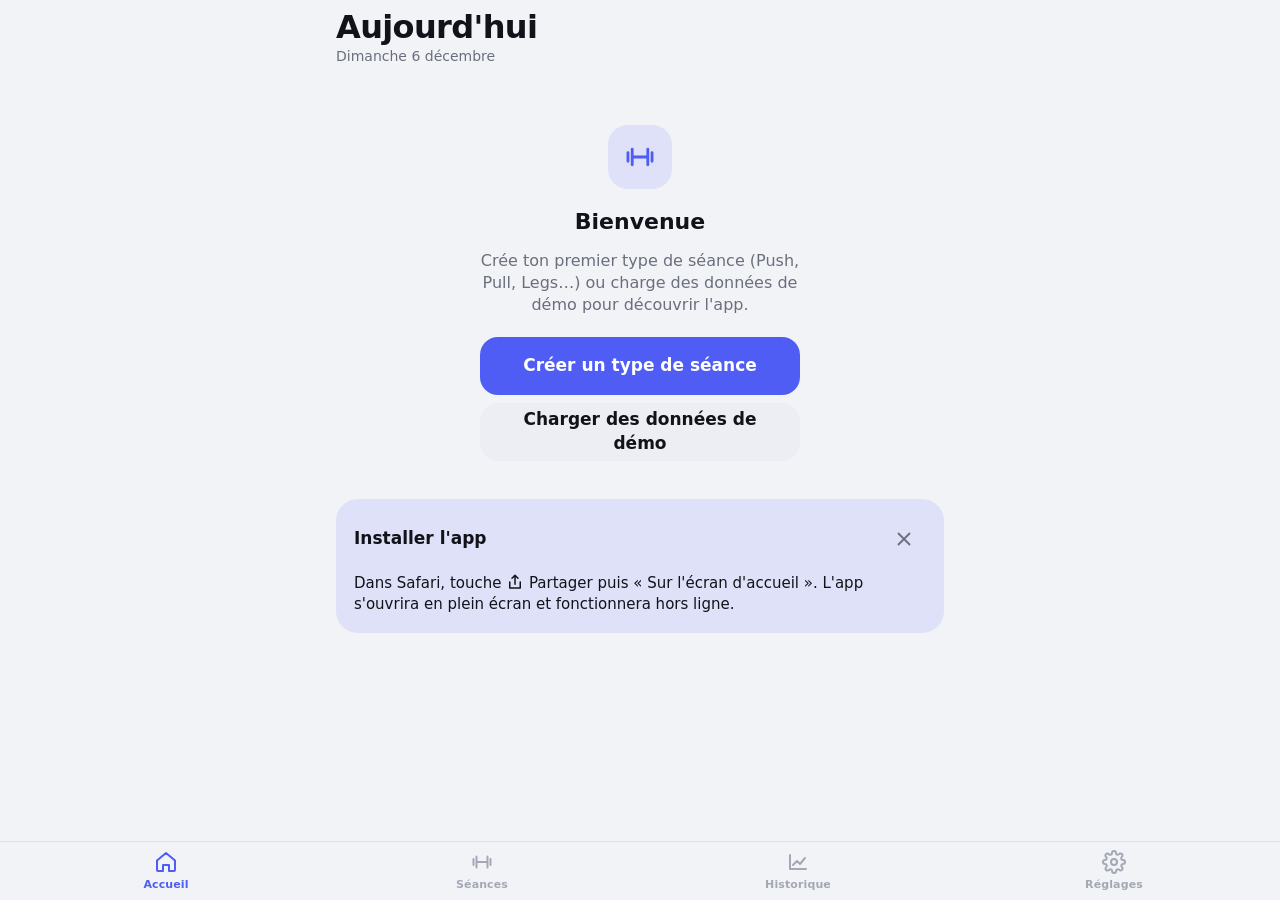
==== index.html @ d3e95505 "Add files via upload" ====
<!doctype html>
<html lang="fr">
<head>
<meta charset="utf-8">
<meta name="viewport" content="width=device-width, initial-scale=1, viewport-fit=cover">
<title>Muscu</title>
<meta name="description" content="Suivi de musculation personnel, hors ligne.">
<meta name="theme-color" content="#0b0c10">
<meta name="apple-mobile-web-app-capable" content="yes">
<meta name="mobile-web-app-capable" content="yes">
<meta name="apple-mobile-web-app-status-bar-style" content="black-translucent">
<meta name="apple-mobile-web-app-title" content="Muscu">
<meta name="format-detection" content="telephone=no">
<link rel="apple-touch-icon" href="icon-180.png">
<link rel="icon" type="image/png" href="icon-192.png">
<link rel="manifest" href="manifest.webmanifest">
<style>
html, body { margin: 0; height: auto; }
:root { padding-top: env(safe-area-inset-top, 0px); }
[hidden] { display: none !important; }
/* Concept : une colonne pour le pouce. En-tête collant, cartes empilées, barre d'onglets en bas.
   La séance prend tout l'écran, avec la barre de repos flottante au-dessus du pouce.
   Sombre d'abord (salle de sport), clair soigné en second. */
:root {
  --bg: #0b0c10;
  --surface: #16181f;
  --surface-2: #20232c;
  --fg: #f2f3f7;
  --muted: #8b90a0;
  --faint: #5b6070;
  --line: rgba(255, 255, 255, 0.07);
  --accent: #6b78ff;
  --accent-ink: #ffffff;
  --accent-soft: rgba(107, 120, 255, 0.16);
  --good: #34c77b;
  --bad: #ff5a5f;
  --gold: #ffc83d;
  --gold-ink: #1a1400;
  --warm: #ff9f43;
  --scrim: rgba(0, 0, 0, 0.55);
  --shadow: 0 10px 40px rgba(0, 0, 0, 0.45);

  --font-ui: -apple-system, BlinkMacSystemFont, "SF Pro Text", "Segoe UI", system-ui, sans-serif;
  --font-num: ui-rounded, "SF Pro Rounded", -apple-system, BlinkMacSystemFont, system-ui, sans-serif;

  --r-card: 22px;
  --r-ctl: 16px;
  --gutter: 16px;
  --tabbar-h: 58px;
  color-scheme: dark;
}
@media (prefers-color-scheme: light) {
  :root:not([data-theme="dark"]) {
    --bg: #f2f3f7; --surface: #ffffff; --surface-2: #eceef3; --fg: #12131a; --muted: #6a6f7e; --faint: #a3a8b5;
    --line: rgba(18, 19, 26, 0.08); --accent: #4f5df5; --accent-ink: #ffffff; --accent-soft: rgba(79, 93, 245, 0.12);
    --good: #1f9d5c; --bad: #e5484d; --gold: #f5b70a; --gold-ink: #1a1400; --warm: #e07b12;
    --scrim: rgba(18, 19, 26, 0.35); --shadow: 0 10px 40px rgba(18, 19, 26, 0.18);
    color-scheme: light;
  }
}
:root[data-theme="light"] {
  --bg: #f2f3f7; --surface: #ffffff; --surface-2: #eceef3; --fg: #12131a; --muted: #6a6f7e; --faint: #a3a8b5;
  --line: rgba(18, 19, 26, 0.08); --accent: #4f5df5; --accent-ink: #ffffff; --accent-soft: rgba(79, 93, 245, 0.12);
  --good: #1f9d5c; --bad: #e5484d; --gold: #f5b70a; --gold-ink: #1a1400; --warm: #e07b12;
  --scrim: rgba(18, 19, 26, 0.35); --shadow: 0 10px 40px rgba(18, 19, 26, 0.18);
  color-scheme: light;
}

* { box-sizing: border-box; -webkit-tap-highlight-color: transparent; }
html, body { background: var(--bg); color: var(--fg); }
body {
  font-family: var(--font-ui);
  font-size: 16px;
  line-height: 1.4;
  -webkit-font-smoothing: antialiased;
  overscroll-behavior-y: none;
}
button, input, select, textarea { font: inherit; color: inherit; }
button { touch-action: manipulation; cursor: pointer; }
:focus-visible { outline: 2px solid var(--accent); outline-offset: 2px; }
svg { display: block; }
.num { font-family: var(--font-num); font-variant-numeric: tabular-nums; }
.muted { color: var(--muted); }
.sr-only { position: absolute; width: 1px; height: 1px; overflow: hidden; clip: rect(0 0 0 0); white-space: nowrap; }

/* ---------- Structure ---------- */
#app { min-height: 100%; }
.page {
  padding-inline: var(--gutter);
  padding-block: 4px calc(var(--tabbar-h) + env(safe-area-inset-bottom, 0px) + 28px);
  display: flex; flex-direction: column; gap: 14px;
  max-width: 640px; margin: 0 auto;
}
.page.no-tabbar { padding-bottom: calc(env(safe-area-inset-bottom, 0px) + 120px); }

.topbar {
  position: sticky; top: env(safe-area-inset-top, 0px); z-index: 20;
  background: var(--bg);
  /* masque la zone de la barre d'état au-dessus de l'en-tête */
  box-shadow: 0 calc(-1 * env(safe-area-inset-top, 0px) - 1px) 0 0 var(--bg);
  display: grid; grid-template-columns: 1fr auto 1fr; align-items: center;
  min-height: 52px; padding: 4px 8px;
  max-width: 640px; margin: 0 auto;
}
.topbar.large { display: flex; align-items: flex-end; justify-content: space-between; padding: 10px var(--gutter) 6px; min-height: 64px; }
.topbar .title-large { margin: 0; font-size: 32px; line-height: 1.1; font-weight: 750; letter-spacing: -0.02em; text-wrap: balance; }
.topbar .subtitle { margin: 2px 0 0; font-size: 14px; color: var(--muted); }
.topbar .title-inline { margin: 0; font-size: 17px; font-weight: 650; text-align: center; white-space: nowrap; overflow: hidden; text-overflow: ellipsis; max-width: 56vw; }
.topbar .left { justify-self: start; display: flex; }
.topbar .right { justify-self: end; display: flex; gap: 4px; }
.bar-btn {
  min-width: 44px; min-height: 44px; padding: 0 10px; border: 0; background: none;
  color: var(--accent); font-size: 17px; font-weight: 500; display: inline-flex; align-items: center; gap: 2px; border-radius: 12px;
}
.bar-btn.strong { font-weight: 650; }
.bar-btn.icon { padding: 0; justify-content: center; }
.bar-btn:active { opacity: 0.55; }

.tabbar {
  position: fixed; left: 0; right: 0; bottom: 0; z-index: 30;
  display: grid; grid-template-columns: repeat(4, 1fr);
  padding: 6px 8px calc(6px + env(safe-area-inset-bottom, 0px));
  background: color-mix(in srgb, var(--bg) 82%, transparent);
  -webkit-backdrop-filter: saturate(160%) blur(20px); backdrop-filter: saturate(160%) blur(20px);
  border-top: 1px solid var(--line);
}
.tab {
  border: 0; background: none; color: var(--faint); min-height: 46px;
  display: flex; flex-direction: column; align-items: center; justify-content: center; gap: 3px;
  font-size: 11px; font-weight: 600; letter-spacing: 0.01em;
}
.tab svg { width: 24px; height: 24px; }
.tab[aria-current="page"] { color: var(--accent); }

/* ---------- Cartes & composants ---------- */
.card { background: var(--surface); border-radius: var(--r-card); padding: 18px; display: flex; flex-direction: column; gap: 12px; }
.card.flush { padding: 4px 0; gap: 0; }
.eyebrow { margin: 0; font-size: 12px; font-weight: 700; letter-spacing: 0.08em; text-transform: uppercase; color: var(--muted); }
.eyebrow.accent { color: var(--accent); }
.h-hero { margin: 0; font-family: var(--font-num); font-size: 40px; line-height: 1.05; font-weight: 800; letter-spacing: -0.02em; text-wrap: balance; }
.h2 { margin: 0; font-size: 20px; font-weight: 700; letter-spacing: -0.01em; }
.h3 { margin: 0; font-size: 17px; font-weight: 650; }
.p { margin: 0; color: var(--muted); font-size: 15px; }
.small { font-size: 13px; }
.row-between { display: flex; align-items: center; justify-content: space-between; gap: 10px; }
.section-label { margin: 10px 4px -4px; font-size: 13px; font-weight: 600; color: var(--muted); text-transform: uppercase; letter-spacing: 0.06em; }
.footnote { margin: -4px 6px 0; font-size: 13px; color: var(--muted); }

.btn {
  border: 0; border-radius: 18px; min-height: 58px; padding: 0 20px; width: 100%;
  display: inline-flex; align-items: center; justify-content: center; gap: 8px;
  font-size: 17px; font-weight: 650; background: var(--accent); color: var(--accent-ink);
  transition: transform 0.18s cubic-bezier(.3,.7,.4,1.4), opacity 0.2s;
}
.btn:active { transform: scale(0.97); }
.btn[disabled] { opacity: 0.4; pointer-events: none; }
.btn.secondary { background: var(--surface-2); color: var(--fg); }
.btn.ghost { background: none; color: var(--accent); min-height: 48px; }
.btn.danger { background: none; color: var(--bad); min-height: 48px; }
.btn.danger-fill { background: var(--bad); color: #fff; }
.btn svg { width: 20px; height: 20px; }
.chip-btn {
  border: 0; border-radius: 999px; min-height: 36px; padding: 0 14px; background: var(--accent-soft); color: var(--accent);
  font-size: 14px; font-weight: 600; display: inline-flex; align-items: center; gap: 6px; white-space: nowrap;
}
.chip-btn:active { opacity: 0.6; }

.tiles { display: grid; grid-template-columns: repeat(3, minmax(0, 1fr)); gap: 10px; }
.tiles.two { grid-template-columns: repeat(2, minmax(0, 1fr)); }
.tile { background: var(--surface-2); border-radius: 14px; padding: 10px 12px; min-width: 0; }
.tile .k { font-size: 12px; color: var(--muted); }
.tile .v { font-family: var(--font-num); font-variant-numeric: tabular-nums; font-size: 20px; font-weight: 700; white-space: nowrap; overflow: hidden; text-overflow: ellipsis; }

.badge-pr {
  display: inline-flex; align-items: center; gap: 4px; padding: 3px 8px; border-radius: 999px;
  background: var(--gold); color: var(--gold-ink); font-size: 12px; font-weight: 800; white-space: nowrap; flex: none;
}
.badge-pr svg { width: 12px; height: 12px; }
.tag { display: inline-block; padding: 1px 7px; border-radius: 999px; background: var(--surface-2); color: var(--muted); font-size: 11px; font-weight: 650; vertical-align: 2px; }

.delta { display: inline-flex; align-items: center; gap: 2px; font-size: 13px; font-weight: 650; font-variant-numeric: tabular-nums; white-space: nowrap; }
.delta svg { width: 12px; height: 12px; }
.delta.up { color: var(--good); }
.delta.down { color: var(--bad); }
.delta.flat { color: var(--muted); }

.delta-grid { display: grid; grid-template-columns: repeat(2, minmax(0, 1fr)); gap: 8px; }
.delta-cell { background: var(--surface-2); border-radius: 12px; padding: 9px 10px; min-width: 0; }
.delta-cell .k { font-size: 12px; color: var(--muted); }
.delta-cell .line { display: flex; align-items: baseline; gap: 6px; flex-wrap: wrap; }
.delta-cell .v { font-family: var(--font-num); font-variant-numeric: tabular-nums; font-size: 16px; font-weight: 700; }

.segmented { display: grid; grid-auto-flow: column; grid-auto-columns: 1fr; background: var(--surface-2); border-radius: 12px; padding: 3px; gap: 2px; }
.segmented button { border: 0; background: none; border-radius: 9px; min-height: 34px; padding: 0 10px; font-size: 14px; font-weight: 600; color: var(--muted); white-space: nowrap; }
.segmented button[aria-pressed="true"] { background: var(--surface); color: var(--fg); box-shadow: 0 1px 3px rgba(0,0,0,0.18); }

/* Listes */
.list-row {
  display: flex; align-items: center; gap: 10px; min-height: 60px; padding: 8px 8px 8px 18px; position: relative;
}
.list-row + .list-row::before { content: ""; position: absolute; top: 0; left: 18px; right: 0; border-top: 1px solid var(--line); }
.list-main { flex: 1; min-width: 0; border: 0; background: none; text-align: left; padding: 6px 0; display: flex; align-items: center; gap: 10px; }
.list-main .txt { flex: 1; min-width: 0; }
.list-main .t { font-size: 17px; font-weight: 600; overflow-wrap: anywhere; }
.list-main .s { font-size: 14px; color: var(--muted); font-variant-numeric: tabular-nums; }
.chev { color: var(--faint); width: 16px; height: 16px; flex: none; }
.icon-btn {
  width: 44px; height: 44px; border: 0; border-radius: 12px; background: none; color: var(--muted);
  display: inline-flex; align-items: center; justify-content: center; flex: none;
}
.icon-btn svg { width: 22px; height: 22px; }
.icon-btn:active { background: var(--surface-2); }
.icon-btn[disabled] { opacity: 0.25; }
.list-add { border: 0; background: none; color: var(--accent); font-weight: 650; min-height: 56px; width: 100%; display: flex; align-items: center; gap: 8px; padding: 0 18px; font-size: 16px; }
.list-add svg { width: 22px; height: 22px; }

.empty { text-align: center; padding: 48px 12px 24px; display: flex; flex-direction: column; align-items: center; gap: 12px; }
.empty .glyph { width: 64px; height: 64px; border-radius: 20px; background: var(--accent-soft); color: var(--accent); display: grid; place-items: center; }
.empty .glyph svg { width: 34px; height: 34px; }
.empty h2 { margin: 6px 0 0; font-size: 22px; }
.empty p { margin: 0; color: var(--muted); max-width: 34ch; }
.empty .actions { display: flex; flex-direction: column; gap: 8px; width: 100%; max-width: 320px; margin-top: 8px; }

/* Graphiques */
.chart { width: 100%; height: auto; overflow: visible; }
.chart text { fill: var(--muted); font-size: 11px; font-family: var(--font-ui); font-variant-numeric: tabular-nums; }
.chart .grid { stroke: var(--line); stroke-width: 1; }
.chart .bar { fill: var(--accent-soft); }
.chart .bar.now { fill: var(--accent); }
.chart .line { fill: none; stroke: var(--accent); stroke-width: 3; stroke-linecap: round; stroke-linejoin: round; }
.chart .area { fill: var(--accent-soft); }
.chart .pt { fill: var(--accent); stroke: var(--surface); stroke-width: 2; }
.chart .pt.pr { fill: var(--gold); }

/* Formulaires */
.field { display: flex; flex-direction: column; gap: 6px; }
.field label, .field .lbl { font-size: 13px; color: var(--muted); font-weight: 600; }
.input {
  width: 100%; border: 0; border-radius: 14px; background: var(--surface-2); padding: 14px; font-size: 17px; min-height: 52px;
}
textarea.input { resize: none; min-height: 84px; line-height: 1.4; }
select.input { appearance: none; -webkit-appearance: none; background-image: none; }
.stepper { display: flex; align-items: center; justify-content: space-between; gap: 10px; min-height: 52px; }
.stepper .lbl { font-size: 16px; color: var(--fg); font-weight: 500; }
.stepper .ctl { display: flex; align-items: center; gap: 6px; }
.stepper .ctl button { width: 44px; height: 44px; border-radius: 12px; border: 0; background: var(--surface-2); font-size: 22px; font-weight: 600; }
.stepper .ctl output { min-width: 40px; text-align: center; font-family: var(--font-num); font-size: 20px; font-weight: 700; font-variant-numeric: tabular-nums; }
.setting-row { display: flex; align-items: center; justify-content: space-between; gap: 12px; min-height: 52px; }
.setting-row > span { font-size: 16px; }
.setting-row select { width: auto; min-width: 110px; min-height: 40px; padding: 8px 12px; text-align: right; }
.switch { position: relative; width: 52px; height: 32px; border-radius: 999px; background: var(--surface-2); border: 0; flex: none; transition: background 0.2s; }
.switch::after { content: ""; position: absolute; top: 3px; left: 3px; width: 26px; height: 26px; border-radius: 50%; background: #fff; box-shadow: 0 1px 3px rgba(0,0,0,0.3); transition: transform 0.22s cubic-bezier(.3,.7,.4,1.2); }
.switch[aria-checked="true"] { background: var(--accent); }
.switch[aria-checked="true"]::after { transform: translateX(20px); }
.switch.warm[aria-checked="true"] { background: var(--warm); }
.suggest { display: flex; gap: 8px; overflow-x: auto; scrollbar-width: none; padding-bottom: 2px; }
.suggest::-webkit-scrollbar { display: none; }

/* ---------- Séance ---------- */
.session-head .clock { font-family: var(--font-num); font-variant-numeric: tabular-nums; font-size: 44px; font-weight: 800; line-height: 1; letter-spacing: -0.02em; }
.session-head .count { font-family: var(--font-num); font-variant-numeric: tabular-nums; font-size: 28px; font-weight: 750; line-height: 1; text-align: right; }
.progress { height: 6px; border-radius: 999px; background: var(--surface-2); overflow: hidden; }
.progress > span { display: block; height: 100%; background: var(--accent); border-radius: inherit; transition: width 0.4s cubic-bezier(.3,.7,.4,1); }

.ex-head { display: flex; align-items: flex-start; gap: 8px; }
.ex-head .txt { flex: 1; min-width: 0; }
.ex-head h2 { margin: 0; font-size: 20px; font-weight: 700; letter-spacing: -0.01em; overflow-wrap: anywhere; }
.ex-head p { margin: 2px 0 0; font-size: 14px; color: var(--muted); font-variant-numeric: tabular-nums; }
.ex-head .badge-pr { margin-top: 4px; }
.ex-head .icon-btn { margin: -8px -10px 0 0; }

.hint { display: flex; align-items: center; gap: 10px; background: var(--accent-soft); border-radius: 14px; padding: 10px 12px; }
.hint svg { width: 22px; height: 22px; color: var(--accent); flex: none; }
.hint p { margin: 0; flex: 1; font-size: 14px; color: var(--fg); }
.note { display: flex; gap: 8px; font-size: 14px; color: var(--muted); }
.note svg { width: 16px; height: 16px; flex: none; margin-top: 2px; }

.sets { display: flex; flex-direction: column; gap: 8px; }
.set-row {
  display: grid; grid-template-columns: 30px 1fr 64px; align-items: center; gap: 6px;
  background: var(--surface-2); border-radius: 16px; padding-left: 10px; min-height: 64px;
  transition: background 0.25s;
}
.set-row.done { background: var(--accent-soft); }
.set-label { font-weight: 800; font-size: 15px; color: var(--muted); text-align: center; font-variant-numeric: tabular-nums; }
.set-row.warm .set-label { color: var(--warm); }
.set-values { border: 0; background: none; display: grid; grid-template-columns: 1fr 1fr; align-items: center; min-height: 64px; text-align: left; padding: 0 4px; }
.val b { display: block; font-family: var(--font-num); font-variant-numeric: tabular-nums; font-size: 26px; font-weight: 750; line-height: 1.05; }
.val small { font-size: 12px; color: var(--muted); }
.val.ph b { color: var(--faint); }
.check { width: 64px; height: 64px; border: 0; background: none; display: grid; place-items: center; color: var(--faint); }
.check svg { width: 38px; height: 38px; transition: transform 0.25s cubic-bezier(.3,.7,.4,1.6); }
.set-row.done .check { color: var(--accent); }
.set-row.done .check svg { transform: scale(1.06); }
.check:active svg { transform: scale(0.85); }
.add-set { border: 0; background: none; color: var(--accent); font-weight: 650; font-size: 15px; min-height: 44px; display: flex; align-items: center; justify-content: center; gap: 6px; }
.add-set svg { width: 18px; height: 18px; }

.rest-bar {
  position: fixed; left: 12px; right: 12px; bottom: calc(10px + env(safe-area-inset-bottom, 0px)); z-index: 40;
  max-width: 616px; margin: 0 auto;
  display: flex; align-items: center; gap: 12px; padding: 10px 10px 10px 12px; border-radius: 26px;
  background: color-mix(in srgb, var(--surface) 88%, transparent);
  -webkit-backdrop-filter: saturate(160%) blur(24px); backdrop-filter: saturate(160%) blur(24px);
  box-shadow: var(--shadow); border: 1px solid var(--line);
  animation: rise 0.35s cubic-bezier(.3,.7,.4,1.1);
}
.rest-bar .ring { width: 44px; height: 44px; flex: none; transform: rotate(-90deg); }
.rest-bar .ring circle { fill: none; stroke-width: 5; }
.rest-bar .ring .track { stroke: var(--surface-2); }
.rest-bar .ring .prog { stroke: var(--accent); stroke-linecap: round; transition: stroke-dashoffset 0.25s linear; }
.rest-bar .time { flex: 1; min-width: 0; }
.rest-bar .time small { display: block; font-size: 12px; color: var(--muted); }
.rest-bar .time b { font-family: var(--font-num); font-variant-numeric: tabular-nums; font-size: 26px; font-weight: 800; line-height: 1; }
.round-btn { width: 48px; height: 48px; border-radius: 50%; border: 0; background: var(--surface-2); font-size: 14px; font-weight: 700; display: grid; place-items: center; flex: none; font-variant-numeric: tabular-nums; }
.round-btn.accent { background: var(--accent); color: var(--accent-ink); }
.round-btn svg { width: 20px; height: 20px; }
.round-btn:active { transform: scale(0.92); }

.flash { position: fixed; inset: 0; z-index: 90; pointer-events: none; background: var(--accent); opacity: 0; animation: flash 0.9s ease-out; }

/* ---------- Feuilles (bottom sheets) ---------- */
.sheet-wrap { position: fixed; inset: 0; z-index: 60; display: flex; align-items: flex-end; justify-content: center; }
.scrim { position: absolute; inset: 0; background: var(--scrim); animation: fade 0.2s ease-out; border: 0; }
.sheet {
  position: relative; width: 100%; max-width: 640px; max-height: 92%;
  background: var(--surface); border-radius: 26px 26px 0 0; box-shadow: var(--shadow);
  padding: 8px 18px calc(18px + env(safe-area-inset-bottom, 0px));
  display: flex; flex-direction: column; gap: 14px; overflow-y: auto; overscroll-behavior: contain;
  animation: rise 0.32s cubic-bezier(.3,.7,.4,1.05);
}
.sheet .grabber { width: 38px; height: 5px; border-radius: 3px; background: var(--faint); opacity: 0.5; margin: 0 auto 2px; flex: none; }
.sheet-head { display: flex; align-items: center; justify-content: space-between; gap: 8px; }
.sheet-head h2 { margin: 0; font-size: 19px; font-weight: 700; }
.sheet .msg { margin: -6px 0 0; color: var(--muted); font-size: 15px; }
.menu { display: flex; flex-direction: column; background: var(--surface-2); border-radius: 16px; overflow: hidden; }
.menu button { border: 0; background: none; min-height: 54px; padding: 0 16px; text-align: left; font-size: 17px; display: flex; align-items: center; gap: 12px; }
.menu button + button { border-top: 1px solid var(--line); }
.menu button svg { width: 22px; height: 22px; color: var(--muted); }
.menu button.danger { color: var(--bad); }
.menu button.danger svg { color: var(--bad); }
.menu button.on { color: var(--accent); font-weight: 650; }
.menu button.on svg { color: var(--accent); }

.big-field { background: var(--surface-2); border-radius: 20px; padding: 14px; display: flex; flex-direction: column; gap: 10px; }
.big-field .lbl { text-align: center; font-size: 14px; color: var(--muted); font-weight: 600; }
.big-input {
  width: 100%; border: 0; background: none; text-align: center; font-family: var(--font-num); font-variant-numeric: tabular-nums;
  font-size: 56px; font-weight: 800; line-height: 1.1; padding: 0; letter-spacing: -0.02em;
}
.big-input::placeholder { color: var(--faint); }
.steps { display: grid; grid-auto-flow: column; grid-auto-columns: 1fr; gap: 8px; }
.steps button { border: 0; border-radius: 14px; min-height: 56px; background: var(--surface); font-family: var(--font-num); font-size: 19px; font-weight: 700; font-variant-numeric: tabular-nums; }
.steps button:active { transform: scale(0.94); background: var(--accent-soft); }

/* ---------- Toast ---------- */
.toast {
  position: fixed; left: 50%; top: calc(env(safe-area-inset-top, 0px) + 10px); z-index: 100; transform: translateX(-50%);
  background: var(--fg); color: var(--bg); padding: 10px 16px; border-radius: 999px; font-size: 15px; font-weight: 650;
  display: flex; align-items: center; gap: 8px; box-shadow: var(--shadow); max-width: calc(100% - 32px); white-space: nowrap;
  animation: drop 0.3s cubic-bezier(.3,.7,.4,1.2);
}
.toast.gold { background: var(--gold); color: var(--gold-ink); }
.toast svg { width: 18px; height: 18px; flex: none; }

@keyframes rise { from { transform: translateY(24px); opacity: 0; } to { transform: none; opacity: 1; } }
@keyframes drop { from { transform: translate(-50%, -16px); opacity: 0; } to { transform: translate(-50%, 0); opacity: 1; } }
@keyframes fade { from { opacity: 0; } to { opacity: 1; } }
@keyframes flash { 0% { opacity: 0.35; } 100% { opacity: 0; } }
@keyframes pop { 0% { transform: scale(0.6); } 60% { transform: scale(1.15); } 100% { transform: scale(1); } }
.pop { animation: pop 0.45s cubic-bezier(.3,.7,.4,1.4); }

@media (prefers-reduced-motion: reduce) {
  *, *::before, *::after { animation-duration: 0.01ms !important; transition-duration: 0.01ms !important; }
}

</style>
</head>
<body>
<div id="app"></div>
<noscript>Muscu a besoin de JavaScript.</noscript>
<script>
'use strict';
(() => {
  /* =====================================================================
     Muscu (web app) — suivi de musculation, 100 % local et hors ligne.

     RÈGLE MÉTIER CRITIQUE : la progression se calcule par TYPE DE SÉANCE.
     Chaque exercice réalisé (sessionExercise) garde l'identifiant de
     l'exercice précis du type dont il vient (templateExerciseID). L'historique
     d'un exercice est lu par cet identifiant, jamais par son nom : deux
     « Développé incliné » dans Push A et Push B ont deux historiques séparés.

     Le format des données est identique à la sauvegarde JSON de l'app
     SwiftUI : les deux versions peuvent s'échanger leurs sauvegardes.
     ===================================================================== */

  // ---------------------------------------------------------------------
  // Utilitaires
  // ---------------------------------------------------------------------
  const uid = () => (window.crypto && crypto.randomUUID)
    ? crypto.randomUUID().toUpperCase()
    : 'ID-' + Date.now().toString(36) + '-' + Math.random().toString(36).slice(2, 10);
  const nowISO = () => new Date().toISOString();
  const ts = (iso) => new Date(iso).getTime();
  const EPS = 0.001;
  const esc = (s) => String(s ?? '').replace(/[&<>"']/g, (c) => ({ '&': '&amp;', '<': '&lt;', '>': '&gt;', '"': '&quot;', "'": '&#39;' }[c]));
  const byOrder = (a, b) => a.orderIndex - b.orderIndex;
  const clamp = (v, lo, hi) => Math.min(hi, Math.max(lo, v));

  // ---------------------------------------------------------------------
  // État
  // ---------------------------------------------------------------------
  const DEFAULT_SETTINGS = { unit: 'kg', small: 1, large: 2.5, theme: 'system', restSound: true, installHintDismissed: false };
  const state = {
    data: { version: 1, templates: [], sessions: [] },
    settings: { ...DEFAULT_SETTINGS },
    rest: { endAt: null, duration: 0 },
    ui: {
      tab: 'home',
      stacks: { home: [], templates: [], history: [], settings: [] },
      sheet: null,
      summaryId: null,
      chosenTemplateId: null,
      reorder: false,
      statsVolume: false,
      metric: 'maxWeight',
    },
  };
  let dataVersion = 0;
  const D = () => state.data;
  const S = () => state.settings;

  // ---------------------------------------------------------------------
  // Persistance : IndexedDB (principal) + localStorage (copie de secours)
  // ---------------------------------------------------------------------
  const LS_KEY = 'muscu.state.v1';
  let idb = null;

  function idbOpen() {
    return new Promise((resolve, reject) => {
      if (!('indexedDB' in window)) { reject(new Error('no idb')); return; }
      const req = indexedDB.open('muscu-db', 1);
      req.onupgradeneeded = () => req.result.createObjectStore('kv');
      req.onsuccess = () => resolve(req.result);
      req.onerror = () => reject(req.error);
    });
  }
  function idbGet() {
    return new Promise((resolve, reject) => {
      const req = idb.transaction('kv', 'readonly').objectStore('kv').get('state');
      req.onsuccess = () => resolve(req.result || null);
      req.onerror = () => reject(req.error);
    });
  }
  function idbPut(value) {
    return new Promise((resolve, reject) => {
      const tx = idb.transaction('kv', 'readwrite');
      tx.objectStore('kv').put(value, 'state');
      tx.oncomplete = () => resolve();
      tx.onerror = () => reject(tx.error);
    });
  }

  async function loadPersisted() {
    // On lit les deux copies et on garde la plus récente (IndexedDB peut être en retard
    // si l'app a été fermée juste après une modification).
    const candidates = [];
    try { idb = await idbOpen(); const v = await idbGet(); if (v) candidates.push(v); } catch (_) { idb = null; }
    try { const v = localStorage.getItem(LS_KEY); if (v) candidates.push(v); } catch (_) { /* rien */ }
    let best = null;
    for (const raw of candidates) {
      try {
        const parsed = typeof raw === 'string' ? JSON.parse(raw) : raw;
        if (!parsed.data || !Array.isArray(parsed.data.templates) || !Array.isArray(parsed.data.sessions)) continue;
        if (!best || String(parsed.savedAt || '') > String(best.savedAt || '')) best = parsed;
      } catch (_) { /* copie illisible : ignorée */ }
    }
    if (!best) return;
    state.data = best.data;
    if (best.settings) state.settings = { ...DEFAULT_SETTINGS, ...best.settings };
    if (best.rest) state.rest = best.rest;
  }

  let saveTimer = null;
  /** Copie localStorage immédiate (synchrone), IndexedDB groupé juste après. */
  function save() {
    const payload = snapshot();
    try { localStorage.setItem(LS_KEY, payload); } catch (_) { /* quota : IndexedDB suffit */ }
    clearTimeout(saveTimer);
    saveTimer = setTimeout(() => { if (idb) idbPut(snapshot()).catch(() => {}); }, 150);
  }
  function flush() {
    clearTimeout(saveTimer);
    const payload = snapshot();
    try { localStorage.setItem(LS_KEY, payload); } catch (_) { /* rien */ }
    if (idb) idbPut(payload).catch(() => {});
  }
  const snapshot = () => JSON.stringify({ data: state.data, settings: state.settings, rest: state.rest, savedAt: nowISO() });

  /** Toute modification des données passe par ici : sauvegarde + rendu. */
  function commit() {
    dataVersion += 1;
    save();
    render();
  }

  // ---------------------------------------------------------------------
  // Unités et mise en forme
  // ---------------------------------------------------------------------
  const LBS_PER_KG = 2.2046226218;
  const fromKg = (kg) => (S().unit === 'lbs' ? kg * LBS_PER_KG : kg);
  const toKg = (v) => (S().unit === 'lbs' ? v / LBS_PER_KG : v);
  const nf1 = new Intl.NumberFormat('fr-FR', { maximumFractionDigits: 1 });
  const nf0 = new Intl.NumberFormat('fr-FR', { maximumFractionDigits: 0 });
  const unitLabel = () => S().unit;
  const fmtW = (kg) => nf1.format(fromKg(kg));
  const fmtWU = (kg) => `${fmtW(kg)} ${unitLabel()}`;
  const fmtVol = (kg) => `${nf0.format(fromKg(kg))} ${unitLabel()}`;
  /** Volume court pour les tuiles étroites : « 16,2 t » au-delà de 10 000. */
  const fmtVolShort = (kg) => {
    const v = fromKg(kg);
    if (v < 10000) return `${nf0.format(v)} ${unitLabel()}`;
    return S().unit === 'lbs' ? `${nf1.format(v / 1000)} k lbs` : `${nf1.format(v / 1000)} t`;
  };
  const cap = (str) => (str ? str[0].toUpperCase() + str.slice(1) : str);
  const editNum = (v) => String(Math.round(v * 100) / 100).replace('.', ',');
  const parseNum = (t) => {
    const v = parseFloat(String(t ?? '').replace(',', '.').trim());
    return Number.isFinite(v) ? v : null;
  };

  function fmtDuration(ms) {
    const m = Math.max(0, Math.floor(ms / 60000));
    return m >= 60 ? `${Math.floor(m / 60)} h ${String(m % 60).padStart(2, '0')}` : `${m} min`;
  }
  function fmtClock(seconds) {
    const s = Math.max(0, Math.ceil(seconds));
    return `${Math.floor(s / 60)}:${String(s % 60).padStart(2, '0')}`;
  }
  function fmtElapsed(ms) {
    const total = Math.max(0, Math.floor(ms / 1000));
    const h = Math.floor(total / 3600), m = Math.floor((total % 3600) / 60), s = total % 60;
    return h > 0 ? `${h}:${String(m).padStart(2, '0')}:${String(s).padStart(2, '0')}` : `${m}:${String(s).padStart(2, '0')}`;
  }
  function fmtRest(sec) {
    if (sec < 60) return `${sec} s`;
    const r = sec % 60;
    return r === 0 ? `${sec / 60} min` : `${Math.floor(sec / 60)} min ${r}`;
  }
  const rtf = new Intl.RelativeTimeFormat('fr', { numeric: 'auto' });
  function fmtRelative(iso) {
    const a = new Date(iso); a.setHours(0, 0, 0, 0);
    const b = new Date(); b.setHours(0, 0, 0, 0);
    const days = Math.round((a - b) / 86400000);
    if (days > -7) return rtf.format(days, 'day');
    if (days > -35) return rtf.format(Math.round(days / 7), 'week');
    return rtf.format(Math.round(days / 30), 'month');
  }
  const fmtDate = (iso, opts) => new Date(iso).toLocaleDateString('fr-FR', opts);
  const fmtDateLong = (iso) => fmtDate(iso, { weekday: 'long', day: 'numeric', month: 'long' });
  const fmtDateShort = (iso) => fmtDate(iso, { day: 'numeric', month: 'short' });
  const plural = (n, word) => `${n} ${word}${n > 1 ? 's' : ''}`;

  // ---------------------------------------------------------------------
  // Accès aux données
  // ---------------------------------------------------------------------
  const tById = (id) => D().templates.find((t) => t.id === id) || null;
  const sById = (id) => D().sessions.find((s) => s.id === id) || null;
  const activeTemplates = () => D().templates.filter((t) => !t.isArchived).sort((a, b) => a.sortIndex - b.sortIndex);
  const orderedTE = (t) => t.exercises.filter((e) => !e.isArchived).sort(byOrder);
  const orderedSE = (s) => [...s.exercises].sort(byOrder);
  const orderedSets = (se) => [...se.sets].sort(byOrder);
  const isDone = (s) => !!s.endedAt;
  const completedSessions = () => D().sessions.filter(isDone).sort((a, b) => ts(b.startedAt) - ts(a.startedAt));
  const activeSession = () => D().sessions.filter((s) => !s.endedAt).sort((a, b) => ts(b.startedAt) - ts(a.startedAt))[0] || null;
  const templateSessions = (t) => completedSessions().filter((s) => s.templateID === t.id);
  function findTE(teId) {
    for (const t of D().templates) {
      const te = t.exercises.find((e) => e.id === teId);
      if (te) return { te, template: t };
    }
    return null;
  }
  function findSE(session, seId) { return session.exercises.find((e) => e.id === seId) || null; }

  /**
   * Index des occurrences terminées par exercice-de-type (templateExerciseID),
   * de la plus récente à la plus ancienne. Recalculé seulement si les données changent.
   */
  let indexCache = { version: -1, map: new Map() };
  function historyIndex() {
    if (indexCache.version === dataVersion) return indexCache.map;
    const map = new Map();
    for (const session of D().sessions) {
      if (!session.endedAt) continue;
      for (const se of session.exercises) {
        if (!se.templateExerciseID) continue;
        if (!map.has(se.templateExerciseID)) map.set(se.templateExerciseID, []);
        map.get(se.templateExerciseID).push({ se, session });
      }
    }
    for (const list of map.values()) list.sort((a, b) => ts(b.session.startedAt) - ts(a.session.startedAt));
    indexCache = { version: dataVersion, map };
    return map;
  }
  const historyOf = (teId) => historyIndex().get(teId) || [];

  // ---------------------------------------------------------------------
  // Progression (même logique que ProgressionService côté SwiftUI)
  // ---------------------------------------------------------------------
  /** Formule d'Epley : 1RM ≈ charge × (1 + reps / 30). */
  const epley = (w, r) => (!(r > 0) || !(w > 0) ? 0 : r === 1 ? w : w * (1 + r / 30));

  /** Séries retenues pour les stats : validées, hors échauffement, avec des reps. */
  const workingSets = (se) => orderedSets(se).filter((x) => x.isCompleted && !x.isWarmup && (x.reps || 0) > 0);

  function metrics(se) {
    const sets = workingSets(se);
    if (!sets.length) return null;
    const m = { maxWeight: 0, volume: 0, totalReps: 0, bestOneRM: 0, workingSets: sets.length };
    for (const x of sets) {
      const r = x.reps || 0, w = x.weight || 0;
      m.maxWeight = Math.max(m.maxWeight, w);
      m.volume += r * w;
      m.totalReps += r;
      m.bestOneRM = Math.max(m.bestOneRM, epley(w, r));
    }
    return m;
  }

  /** Occurrences antérieures de CET exercice dans CE type de séance. */
  function priorOccurrences(se, session) {
    if (!se.templateExerciseID) return [];
    const before = ts(session.startedAt);
    return historyOf(se.templateExerciseID).filter((o) => o.se.id !== se.id && ts(o.session.startedAt) < before);
  }

  /** Comparaison avec la dernière occurrence ayant des séries de travail (null la 1re fois). */
  function comparison(se, session) {
    const cur = metrics(se);
    if (!cur) return null;
    for (const o of priorOccurrences(se, session)) {
      const prev = metrics(o.se);
      if (prev) return { cur, prev };
    }
    return null;
  }

  /** Records battus dans le périmètre du type de séance (aucun à la 1re occurrence). */
  function records(se, session) {
    const none = { weight: false, oneRM: false, volume: false, any: false };
    const cur = metrics(se);
    if (!cur) return none;
    const prior = priorOccurrences(se, session).map((o) => metrics(o.se)).filter(Boolean);
    if (!prior.length) return none;
    const best = (k) => Math.max(...prior.map((p) => p[k]));
    const r = {
      weight: cur.maxWeight > best('maxWeight') + EPS,
      oneRM: cur.bestOneRM > best('bestOneRM') + EPS,
      volume: cur.volume > best('volume') + EPS,
    };
    r.any = r.weight || r.oneRM || r.volume;
    return r;
  }
  const recordLabels = (r) => [r.weight && 'Charge', r.oneRM && '1RM', r.volume && 'Volume'].filter(Boolean);

  /** Série de la séance précédente (même type) au même rang, sinon la dernière. */
  function previousSet(set, se, session) {
    const prev = priorOccurrences(se, session)[0];
    if (!prev) return null;
    const prevSets = orderedSets(prev.se).filter((x) => x.isCompleted);
    if (!prevSets.length) return null;
    const index = Math.max(0, orderedSets(se).findIndex((x) => x.id === set.id));
    return index < prevSets.length ? prevSets[index] : prevSets[prevSets.length - 1];
  }

  /** Valeurs affichées en grisé : séance précédente du même type, sinon série validée juste avant. */
  function placeholder(set, se, session) {
    const p = previousSet(set, se, session);
    if (p) return { reps: p.reps, weight: p.weight };
    const sets = orderedSets(se);
    const i = sets.findIndex((x) => x.id === set.id);
    for (let k = i - 1; k >= 0; k -= 1) {
      if (sets[k].isCompleted && sets[k].isWarmup === set.isWarmup) return { reps: sets[k].reps, weight: sets[k].weight };
    }
    return { reps: null, weight: null };
  }

  /** Surcharge progressive : haut de fourchette atteint partout à la charge max → +grand incrément. */
  function suggestion(se, session) {
    const prev = priorOccurrences(se, session).find((o) => workingSets(o.se).length > 0);
    if (!prev) return null;
    const sets = workingSets(prev.se);
    const top = Math.max(...sets.map((x) => x.weight || 0));
    if (!(top > 0)) return null;
    const reps = sets.filter((x) => Math.abs((x.weight || 0) - top) < EPS).map((x) => x.reps || 0);
    const summary = new Set(reps).size === 1 ? `${reps.length}×${reps[0]}` : reps.join('·');
    const increase = Math.min(...reps) >= se.repMax;
    return { kind: increase ? 'increase' : 'reps', last: top, target: increase ? top + toKg(S().large) : top, summary };
  }

  const setVolume = (x) => (x.reps || 0) * (x.weight || 0);
  const totalVolume = (s) => s.exercises.reduce((t, se) => t + workingSets(se).reduce((a, x) => a + setVolume(x), 0), 0);
  const workingCount = (s) => s.exercises.reduce((t, se) => t + workingSets(se).length, 0);
  const recordCount = (s) => s.exercises.filter((se) => records(se, s).any).length;
  const sessionDuration = (s) => (s.endedAt ? ts(s.endedAt) : Date.now()) - ts(s.startedAt);

  function setsSummary(se) {
    const done = orderedSets(se).filter((x) => x.isCompleted && !x.isWarmup);
    if (!done.length) return 'Aucune série validée';
    const weights = new Set(done.map((x) => x.weight || 0));
    const reps = done.map((x) => x.reps || 0);
    if (weights.size === 1) {
      const w = [...weights][0];
      const r = new Set(reps).size === 1 ? `${done.length} × ${reps[0]}` : reps.join('·');
      return `${r} @ ${fmtWU(w)}`;
    }
    return done.map((x) => `${fmtW(x.weight || 0)}×${x.reps || 0}`).join(' · ');
  }

  // ---------------------------------------------------------------------
  // Statistiques
  // ---------------------------------------------------------------------
  function weekStart(date) {
    const d = new Date(date);
    d.setHours(0, 0, 0, 0);
    d.setDate(d.getDate() - ((d.getDay() + 6) % 7)); // lundi
    return d.getTime();
  }
  function weeklyStats(weeks = 8) {
    const current = weekStart(new Date());
    const groups = new Map();
    for (const s of completedSessions()) {
      const k = weekStart(s.startedAt);
      if (!groups.has(k)) groups.set(k, []);
      groups.get(k).push(s);
    }
    const out = [];
    for (let i = weeks - 1; i >= 0; i -= 1) {
      const d = new Date(current); d.setDate(d.getDate() - 7 * i);
      const k = weekStart(d);
      const list = groups.get(k) || [];
      out.push({ start: k, sessions: list.length, volume: list.reduce((a, s) => a + totalVolume(s), 0), current: i === 0 });
    }
    return out;
  }
  function weekStreak() {
    const weeks = new Set(completedSessions().map((s) => weekStart(s.startedAt)));
    const step = (k) => { const d = new Date(k); d.setDate(d.getDate() - 7); return weekStart(d); };
    let cursor = weekStart(new Date());
    if (!weeks.has(cursor)) cursor = step(cursor); // la semaine en cours ne casse pas la série
    let n = 0;
    while (weeks.has(cursor)) { n += 1; cursor = step(cursor); }
    return n;
  }
  /** Rotation : le type qui suit, dans l'ordre de la liste, celui de la dernière séance. */
  function suggestedTemplate() {
    const list = activeTemplates();
    if (!list.length) return null;
    const last = completedSessions()[0];
    const i = last ? list.findIndex((t) => t.id === last.templateID) : -1;
    return i === -1 ? list[0] : list[(i + 1) % list.length];
  }

  // ---------------------------------------------------------------------
  // Bibliothèque d'exercices (autocomplétion, anti-doublons)
  // ---------------------------------------------------------------------
  const BUILT_IN = [
    'Développé couché', 'Développé incliné barre', 'Développé incliné haltères', 'Développé décliné', 'Développé militaire',
    'Développé haltères assis', 'Écarté poulie', 'Écarté haltères', 'Pec deck', 'Dips', 'Dips lestés', 'Pompes',
    'Élévations latérales', 'Élévations frontales', 'Oiseau', 'Face pull', 'Extensions triceps poulie', 'Barre au front',
    'Extension triceps nuque', 'Tractions', 'Tractions lestées', 'Tirage vertical', 'Tirage horizontal', 'Rowing barre',
    'Rowing haltère', 'Rowing T-bar', 'Pull-over poulie', 'Soulevé de terre', 'Soulevé de terre roumain', 'Shrugs',
    'Curl biceps barre', 'Curl biceps haltères', 'Curl marteau', 'Curl pupitre', 'Squat', 'Front squat', 'Presse à cuisses',
    'Fentes', 'Fentes bulgares', 'Leg extension', 'Leg curl allongé', 'Leg curl assis', 'Hip thrust', 'Mollets debout',
    'Mollets assis', 'Crunch', 'Gainage', 'Relevés de jambes',
  ];
  const normalize = (s) => String(s || '').normalize('NFD').replace(/[̀-ͯ]/g, '').toLowerCase().split(/[\s\-_]+/).filter(Boolean).join(' ');
  const cleanName = (s) => {
    const c = String(s || '').trim().split(/\s+/).filter(Boolean).join(' ');
    return c ? c[0].toUpperCase() + c.slice(1) : '';
  };
  function allExerciseNames(excludeId) {
    const seen = new Set(), out = [];
    const user = [];
    for (const t of D().templates) for (const e of t.exercises) if (e.id !== excludeId) user.push(e.name);
    for (const n of [...user, ...BUILT_IN]) {
      const c = cleanName(n), k = normalize(c);
      if (!k || seen.has(k)) continue;
      seen.add(k); out.push(c);
    }
    return out.sort((a, b) => a.localeCompare(b, 'fr'));
  }
  function nameSuggestions(query, names) {
    const q = normalize(query);
    const tokens = q.split(' ').filter(Boolean);
    if (!tokens.length) return [];
    const matches = names.filter((n) => {
      const nt = normalize(n).split(' ');
      return tokens.every((qt) => nt.some((w) => w.startsWith(qt)));
    });
    matches.sort((a, b) => {
      const as = normalize(a).startsWith(q), bs = normalize(b).startsWith(q);
      return as === bs ? a.localeCompare(b, 'fr') : as ? -1 : 1;
    });
    return matches.slice(0, 8);
  }
  const existingName = (name, names) => { const k = normalize(name); return k ? names.find((n) => normalize(n) === k) || null : null; };

  // ---------------------------------------------------------------------
  // Actions sur les données
  // ---------------------------------------------------------------------
  const nextSortIndex = () => Math.max(-1, ...D().templates.map((t) => t.sortIndex)) + 1;

  function createTemplate(name) {
    const t = { id: uid(), name: cleanName(name) || 'Nouvelle séance', sortIndex: nextSortIndex(), createdAt: nowISO(), isArchived: false, exercises: [] };
    D().templates.push(t);
    return t;
  }
  function duplicateTemplate(t) {
    const copy = {
      id: uid(), name: `${t.name} (copie)`, sortIndex: nextSortIndex(), createdAt: nowISO(), isArchived: false,
      exercises: orderedTE(t).map((e, i) => ({ ...e, id: uid(), orderIndex: i, isArchived: false })),
    };
    D().templates.push(copy); // historique vierge : règle « par type de séance »
    return copy;
  }
  const templateHasHistory = (t) => D().sessions.some((s) => s.templateID === t.id);
  /** Supprime si jamais utilisé, sinon archive (l'historique reste consultable). */
  function deleteTemplate(t) {
    if (templateHasHistory(t)) t.isArchived = true;
    else D().templates = D().templates.filter((x) => x.id !== t.id);
  }
  function moveTemplate(id, dir) {
    const list = activeTemplates();
    const i = list.findIndex((t) => t.id === id), j = i + dir;
    if (i < 0 || j < 0 || j >= list.length) return;
    [list[i], list[j]] = [list[j], list[i]];
    list.forEach((t, k) => { t.sortIndex = k; });
  }
  const teHasHistory = (teId) => D().sessions.some((s) => s.exercises.some((se) => se.templateExerciseID === teId));
  function reindexTE(t) { orderedTE(t).forEach((e, i) => { e.orderIndex = i; }); }
  function deleteTE(t, te) {
    if (teHasHistory(te.id)) te.isArchived = true;
    else t.exercises = t.exercises.filter((e) => e.id !== te.id);
    reindexTE(t);
  }
  function moveTE(t, teId, dir) {
    const list = orderedTE(t);
    const i = list.findIndex((e) => e.id === teId), j = i + dir;
    if (i < 0 || j < 0 || j >= list.length) return;
    [list[i], list[j]] = [list[j], list[i]];
    list.forEach((e, k) => { e.orderIndex = k; });
  }

  /** Démarre une séance. Le nombre de séries reprend celui de la dernière fois (échauffements compris). */
  function startSession(t) {
    const s = { id: uid(), templateID: t.id, templateNameSnapshot: t.name, startedAt: nowISO(), endedAt: null, note: '', exercises: [] };
    orderedTE(t).forEach((te, i) => {
      const last = historyOf(te.id)[0];
      const prevSets = last ? orderedSets(last.se) : [];
      const warm = prevSets.filter((x) => x.isWarmup).length;
      const count = Math.max(te.plannedSets + warm, prevSets.length, 1);
      const se = {
        id: uid(), templateExerciseID: te.id, orderIndex: i, nameSnapshot: te.name, note: '',
        repMin: te.repMin, repMax: te.repMax, restSeconds: te.restSeconds, sets: [],
      };
      for (let k = 0; k < count; k += 1) {
        se.sets.push({ id: uid(), orderIndex: k, reps: null, weight: null, isWarmup: k < prevSets.length ? !!prevSets[k].isWarmup : false, isCompleted: false, completedAt: null });
      }
      s.exercises.push(se);
    });
    D().sessions.push(s);
    return s;
  }

  function completeSet(session, se, set) {
    const before = records(se, session);
    if (set.weight == null) set.weight = 0;
    set.isCompleted = true;
    set.completedAt = nowISO();
    dataVersion += 1;
    startRest(set.isWarmup ? Math.min(se.restSeconds, 60) : se.restSeconds);
    const after = records(se, session);
    const gained = { weight: after.weight && !before.weight, oneRM: after.oneRM && !before.oneRM, volume: after.volume && !before.volume };
    if (!set.isWarmup && (gained.weight || gained.oneRM || gained.volume)) {
      vibrate([30, 60, 120]);
      toast(`Nouveau record : ${recordLabels(gained).join(', ')}`, 'gold');
    } else {
      vibrate(25);
    }
  }

  /** Termine : série saisie non cochée = faite ; séries vides supprimées. */
  function finishSession(s) {
    for (const se of s.exercises) {
      for (const x of se.sets) {
        if (!x.isCompleted && (x.reps || 0) > 0) { x.isCompleted = true; x.completedAt = nowISO(); if (x.weight == null) x.weight = 0; }
      }
      se.sets = orderedSets(se).filter((x) => x.isCompleted);
      se.sets.forEach((x, i) => { x.orderIndex = i; });
    }
    s.endedAt = nowISO();
  }
  const removeSession = (id) => { D().sessions = D().sessions.filter((s) => s.id !== id); };

  // ---------------------------------------------------------------------
  // Timer de repos (basé sur une heure de fin : juste même après mise en veille)
  // ---------------------------------------------------------------------
  const restRunning = () => !!state.rest.endAt && state.rest.endAt > Date.now();
  function startRest(seconds) {
    if (!(seconds > 0)) { stopRest(); return; }
    state.rest = { endAt: Date.now() + seconds * 1000, duration: seconds * 1000 };
    save();
  }
  function addRest(seconds) {
    if (!state.rest.endAt) return;
    const end = state.rest.endAt + seconds * 1000;
    if (end <= Date.now()) { stopRest(); return; }
    state.rest = { endAt: end, duration: Math.max(state.rest.duration + seconds * 1000, end - Date.now()) };
    save();
  }
  function stopRest() { state.rest = { endAt: null, duration: 0 }; save(); }
  function restFinished(overdueMs) {
    stopRest();
    if (overdueMs < 60000) {
      if (S().restSound) beep();
      vibrate([200, 100, 200]);
      const f = document.createElement('div');
      f.className = 'flash';
      document.body.appendChild(f);
      setTimeout(() => f.remove(), 1000);
      toast('Repos terminé');
    }
    render();
  }

  // Son (débloqué au premier toucher, exigence de Safari)
  let audioCtx = null;
  function unlockAudio() {
    try {
      if (!audioCtx) { const AC = window.AudioContext || window.webkitAudioContext; if (AC) audioCtx = new AC(); }
      if (audioCtx && audioCtx.state === 'suspended') audioCtx.resume();
    } catch (_) { audioCtx = null; }
  }
  function beep() {
    if (!audioCtx) return;
    try {
      const t0 = audioCtx.currentTime;
      [[0, 880], [0.2, 880], [0.42, 1320]].forEach(([d, f]) => {
        const o = audioCtx.createOscillator(), g = audioCtx.createGain();
        o.type = 'sine'; o.frequency.value = f;
        g.gain.setValueAtTime(0.0001, t0 + d);
        g.gain.exponentialRampToValueAtTime(0.4, t0 + d + 0.02);
        g.gain.exponentialRampToValueAtTime(0.0001, t0 + d + 0.18);
        o.connect(g); g.connect(audioCtx.destination);
        o.start(t0 + d); o.stop(t0 + d + 0.2);
      });
    } catch (_) { /* son indisponible */ }
  }
  /** Vibration : fonctionne sur Android ; Safari iOS l'ignore (limite d'Apple). */
  const vibrate = (p) => { try { if (navigator.vibrate) navigator.vibrate(p); } catch (_) { /* rien */ } };

  // Écran maintenu allumé pendant la séance
  let wakeLock = null;
  async function syncWakeLock() {
    const want = !!activeSession() && document.visibilityState === 'visible';
    try {
      if (want && !wakeLock && navigator.wakeLock) {
        wakeLock = await navigator.wakeLock.request('screen');
        wakeLock.addEventListener('release', () => { wakeLock = null; });
      } else if (!want && wakeLock) {
        const lock = wakeLock; wakeLock = null; await lock.release();
      }
    } catch (_) { wakeLock = null; }
  }

  // ---------------------------------------------------------------------
  // Export / import
  // ---------------------------------------------------------------------
  const fileStamp = () => { const d = new Date(); return `${d.getFullYear()}-${String(d.getMonth() + 1).padStart(2, '0')}-${String(d.getDate()).padStart(2, '0')}`; };

  async function shareFile(name, mime, content) {
    const blob = new Blob([content], { type: mime });
    try {
      const file = new File([blob], name, { type: mime });
      if (navigator.canShare && navigator.canShare({ files: [file] })) {
        await navigator.share({ files: [file], title: name });
        return;
      }
    } catch (e) {
      if (e && e.name === 'AbortError') return;
    }
    try {
      const url = URL.createObjectURL(blob);
      const a = document.createElement('a');
      a.href = url; a.download = name;
      document.body.appendChild(a); a.click(); a.remove();
      setTimeout(() => URL.revokeObjectURL(url), 5000);
      toast('Fichier exporté');
    } catch (_) {
      toast("Export impossible ici : ouvre l'app installée");
    }
  }

  function exportJSON() {
    const backup = { version: 1, exportedAt: nowISO(), templates: D().templates, sessions: D().sessions };
    shareFile(`muscu-sauvegarde-${fileStamp()}.json`, 'application/json', JSON.stringify(backup, null, 2));
  }

  function exportCSV() {
    const q = (v) => { const s = String(v ?? ''); return /[;"\n]/.test(s) ? `"${s.replace(/"/g, '""')}"` : s; };
    const dec = (v) => (Math.round(v * 100) / 100).toFixed(2);
    const lines = [['session_id', 'date', 'heure_debut', 'duree_min', 'type_seance', 'exercice', 'exercice_type_id', 'ordre_exercice', 'serie', 'echauffement', 'reps', 'charge_kg', 'volume_kg', 'e1rm_kg'].join(';')];
    for (const s of [...completedSessions()].reverse()) {
      const d = new Date(s.startedAt);
      const date = `${d.getFullYear()}-${String(d.getMonth() + 1).padStart(2, '0')}-${String(d.getDate()).padStart(2, '0')}`;
      const time = `${String(d.getHours()).padStart(2, '0')}:${String(d.getMinutes()).padStart(2, '0')}`;
      const dur = Math.round(sessionDuration(s) / 60000);
      for (const se of orderedSE(s)) {
        orderedSets(se).forEach((x, i) => {
          if (!x.isCompleted) return;
          const r = x.reps || 0, w = x.weight || 0;
          lines.push([s.id, date, time, dur, q(s.templateNameSnapshot), q(se.nameSnapshot), se.templateExerciseID || '', se.orderIndex + 1, i + 1, x.isWarmup ? 1 : 0, r, dec(w), dec(r * w), dec(epley(w, r))].join(';'));
        });
      }
    }
    shareFile(`muscu-series-${fileStamp()}.csv`, 'text/csv', '﻿' + lines.join('\r\n'));
  }

  /** Valide et normalise une sauvegarde (web ou SwiftUI). */
  function parseBackup(text) {
    const b = JSON.parse(text);
    if (!b || !Array.isArray(b.templates) || !Array.isArray(b.sessions)) throw new Error("Ce fichier n'est pas une sauvegarde Muscu.");
    if ((b.version || 1) > 1) throw new Error("Ce fichier vient d'une version plus récente de l'app.");
    const templates = b.templates.map((t, i) => ({
      id: String(t.id || uid()), name: String(t.name || 'Séance'), sortIndex: Number.isFinite(t.sortIndex) ? t.sortIndex : i,
      createdAt: t.createdAt || nowISO(), isArchived: !!t.isArchived,
      exercises: (t.exercises || []).map((e, k) => ({
        id: String(e.id || uid()), name: String(e.name || 'Exercice'), orderIndex: Number.isFinite(e.orderIndex) ? e.orderIndex : k,
        plannedSets: e.plannedSets || 3, repMin: e.repMin || 8, repMax: e.repMax || 10, restSeconds: e.restSeconds || 120,
        note: e.note || '', isArchived: !!e.isArchived,
      })),
    }));
    const sessions = b.sessions.map((s) => ({
      id: String(s.id || uid()), templateID: s.templateID || null, templateNameSnapshot: String(s.templateNameSnapshot || 'Séance'),
      startedAt: s.startedAt, endedAt: s.endedAt || s.startedAt, note: s.note || '',
      exercises: (s.exercises || []).map((se, k) => ({
        id: String(se.id || uid()), templateExerciseID: se.templateExerciseID || null, orderIndex: Number.isFinite(se.orderIndex) ? se.orderIndex : k,
        nameSnapshot: String(se.nameSnapshot || 'Exercice'), note: se.note || '', repMin: se.repMin || 8, repMax: se.repMax || 10, restSeconds: se.restSeconds || 120,
        sets: (se.sets || []).map((x, j) => ({
          id: String(x.id || uid()), orderIndex: Number.isFinite(x.orderIndex) ? x.orderIndex : j,
          reps: Number.isFinite(x.reps) ? x.reps : null, weight: Number.isFinite(x.weight) ? x.weight : null,
          isWarmup: !!x.isWarmup, isCompleted: !!x.isCompleted, completedAt: x.completedAt || null,
        })),
      })),
    })).filter((s) => s.startedAt);
    return { version: 1, templates, sessions };
  }

  // ---------------------------------------------------------------------
  // Données de démo (déterministes)
  // ---------------------------------------------------------------------
  const DEMO = [
    ['Push A', [['Développé couché', 4, 6, 8, 180, 70, 2.5], ['Développé incliné haltères', 3, 8, 10, 120, 26, 2], ['Élévations latérales', 3, 12, 15, 75, 10, 1], ['Extensions triceps poulie', 3, 10, 12, 75, 25, 2.5]]],
    ['Pull', [['Tractions lestées', 4, 6, 8, 150, 5, 2.5], ['Rowing barre', 3, 8, 10, 120, 60, 2.5], ['Tirage horizontal', 3, 10, 12, 90, 55, 2.5], ['Curl biceps haltères', 3, 10, 12, 75, 12, 1]]],
    ['Legs', [['Squat', 4, 5, 8, 180, 100, 2.5], ['Presse à cuisses', 3, 10, 12, 120, 160, 10], ['Leg curl assis', 3, 10, 12, 90, 40, 2.5], ['Mollets debout', 4, 12, 15, 60, 60, 5]]],
    ['Push B', [['Développé militaire', 4, 6, 8, 150, 45, 2.5], ['Développé incliné haltères', 3, 10, 12, 120, 22, 2], ['Dips lestés', 3, 8, 10, 120, 10, 2.5], ['Écarté poulie', 3, 12, 15, 75, 15, 2.5]]],
  ];
  function loadDemo(weeks = 6) {
    let seed = 42;
    const rand = () => { seed = (seed + 0x6D2B79F5) | 0; let t = Math.imul(seed ^ (seed >>> 15), 1 | seed); t = (t + Math.imul(t ^ (t >>> 7), 61 | t)) ^ t; return ((t ^ (t >>> 14)) >>> 0) / 4294967296; };
    const base = nextSortIndex();
    const built = DEMO.map(([name, list], i) => {
      const t = { id: uid(), name, sortIndex: base + i, createdAt: nowISO(), isArchived: false, exercises: [] };
      list.forEach(([n, sets, repMin, repMax, rest, start, step], k) => {
        t.exercises.push({ id: uid(), name: n, orderIndex: k, plannedSets: sets, repMin, repMax, restSeconds: rest, note: '', isArchived: false, _start: start, _step: step });
      });
      D().templates.push(t);
      return t;
    });
    const first = new Date(weekStart(new Date())); first.setDate(first.getDate() - 7 * weeks);
    let rotation = 0;
    const occ = new Map();
    for (let w = 0; w <= weeks; w += 1) {
      for (const day of [0, 2, 4]) {
        const start = new Date(first); start.setDate(start.getDate() + w * 7 + day); start.setHours(18, 30, 0, 0);
        if (start.getTime() + 4000 * 1000 > Date.now()) continue;
        if (rand() < 0.1) continue;
        const t = built[rotation % built.length]; rotation += 1;
        const o = occ.get(t.id) || 0; occ.set(t.id, o + 1);
        const s = { id: uid(), templateID: t.id, templateNameSnapshot: t.name, startedAt: start.toISOString(), endedAt: null, note: '', exercises: [] };
        let clock = start.getTime() + 240000;
        t.exercises.forEach((te, i) => {
          const se = { id: uid(), templateExerciseID: te.id, orderIndex: i, nameSnapshot: te.name, note: '', repMin: te.repMin, repMax: te.repMax, restSeconds: te.restSeconds, sets: [] };
          const weight = te._start + te._step * Math.floor(o / 2);
          let idx = 0;
          if (i === 0) {
            se.sets.push({ id: uid(), orderIndex: idx++, reps: 10, weight: Math.round(weight * 0.5), isWarmup: true, isCompleted: true, completedAt: new Date(clock).toISOString() });
            clock += 90000;
          }
          for (let k = 0; k < te.plannedSets; k += 1) {
            const reps = Math.max(te.repMin - 1, te.repMax - Math.floor(k / 2) - Math.floor(rand() * 2) + (o % 2) - 1);
            se.sets.push({ id: uid(), orderIndex: idx++, reps, weight, isWarmup: false, isCompleted: true, completedAt: new Date(clock).toISOString() });
            clock += (te.restSeconds + 45) * 1000;
          }
          s.exercises.push(se);
        });
        s.endedAt = new Date(clock + 120000).toISOString();
        D().sessions.push(s);
      }
    }
    for (const t of built) for (const e of t.exercises) { delete e._start; delete e._step; }
  }

  // ---------------------------------------------------------------------
  // Icônes (SVG en ligne)
  // ---------------------------------------------------------------------
  const P = {
    home: '<path d="M3 10.5 12 3l9 7.5V20a1 1 0 0 1-1 1h-5v-6h-6v6H4a1 1 0 0 1-1-1z"/>',
    dumbbell: '<path d="M6.5 6.5v11M17.5 6.5v11M3.5 9v6M20.5 9v6M6.5 12h11"/>',
    chart: '<path d="M4 19V5M4 19h16M7 15l4-4 3 3 5-6"/>',
    gear: '<circle cx="12" cy="12" r="3"/><path d="M19.4 15a1.7 1.7 0 0 0 .3 1.8l.1.1a2 2 0 1 1-2.8 2.8l-.1-.1a1.7 1.7 0 0 0-1.8-.3 1.7 1.7 0 0 0-1 1.5V21a2 2 0 1 1-4 0v-.1a1.7 1.7 0 0 0-1.1-1.5 1.7 1.7 0 0 0-1.8.3l-.1.1a2 2 0 1 1-2.8-2.8l.1-.1a1.7 1.7 0 0 0 .3-1.8 1.7 1.7 0 0 0-1.5-1H3a2 2 0 1 1 0-4h.1a1.7 1.7 0 0 0 1.5-1.1 1.7 1.7 0 0 0-.3-1.8l-.1-.1a2 2 0 1 1 2.8-2.8l.1.1a1.7 1.7 0 0 0 1.8.3H9a1.7 1.7 0 0 0 1-1.5V3a2 2 0 1 1 4 0v.1a1.7 1.7 0 0 0 1 1.5 1.7 1.7 0 0 0 1.8-.3l.1-.1a2 2 0 1 1 2.8 2.8l-.1.1a1.7 1.7 0 0 0-.3 1.8V9a1.7 1.7 0 0 0 1.5 1H21a2 2 0 1 1 0 4h-.1a1.7 1.7 0 0 0-1.5 1z"/>',
    plus: '<path d="M12 5v14M5 12h14"/>',
    back: '<path d="M15 5l-7 7 7 7"/>',
    chevron: '<path d="M9 5l7 7-7 7"/>',
    more: '<circle cx="5" cy="12" r="1.6" fill="currentColor" stroke="none"/><circle cx="12" cy="12" r="1.6" fill="currentColor" stroke="none"/><circle cx="19" cy="12" r="1.6" fill="currentColor" stroke="none"/>',
    circle: '<circle cx="12" cy="12" r="9"/>',
    checkFill: '<circle cx="12" cy="12" r="10" fill="currentColor" stroke="none"/><path d="M7.5 12.5l3 3 6-6.5" stroke="var(--accent-ink)" stroke-width="2.4"/>',
    trophy: '<path d="M8 21h8M12 17v4M7 4h10v5a5 5 0 0 1-10 0zM7 6H4v2a3 3 0 0 0 3 3M17 6h3v2a3 3 0 0 1-3 3"/>',
    flame: '<path d="M12 22c4 0 7-2.7 7-6.7 0-3.6-2.6-6-4.2-8.3-.4 2-1.3 3.3-2.8 4C12 7.5 10 4.6 8 3c.3 3.4-3 6.2-3 11.3C5 19.3 8 22 12 22z"/>',
    play: '<path d="M7 4.5v15l12-7.5z" fill="currentColor"/>',
    skip: '<path d="M5 5v14l10-7zM18 5v14" />',
    up: '<path d="M12 19V5M5 12l7-7 7 7"/>',
    down: '<path d="M12 5v14M5 12l7 7 7-7"/>',
    equal: '<path d="M5 9h14M5 15h14"/>',
    trash: '<path d="M4 7h16M9 7V4h6v3M6 7l1 13h10l1-13"/>',
    copy: '<rect x="8" y="8" width="12" height="12" rx="2"/><path d="M16 8V5a1 1 0 0 0-1-1H5a1 1 0 0 0-1 1v10a1 1 0 0 0 1 1h3"/>',
    note: '<path d="M5 4h10l4 4v12H5zM15 4v4h4M8 12h8M8 16h5"/>',
    x: '<path d="M6 6l12 12M18 6 6 18"/>',
    target: '<circle cx="12" cy="12" r="9"/><circle cx="12" cy="12" r="5"/><circle cx="12" cy="12" r="1" fill="currentColor"/>',
    rocket: '<path d="M7 17l-3 3M5 13l6 6M14 4c3 0 6 3 6 6l-7 7-6-6z"/><circle cx="15" cy="9" r="1.5"/>',
    upRight: '<path d="M7 17 17 7M8 7h9v9"/>',
    download: '<path d="M12 4v11M7 10l5 5 5-5M5 20h14"/>',
    upload: '<path d="M12 20V9M7 14l5-5 5 5M5 4h14"/>',
    table: '<rect x="3" y="4" width="18" height="16" rx="2"/><path d="M3 10h18M3 15h18M10 4v16"/>',
    wand: '<path d="M4 20 15 9M14 4v3M19 9h-3M17.5 5.5l-2 2M11 6l.5 1.5M18 13l-1.5-.5"/>',
    share: '<path d="M12 3v12M8 7l4-4 4 4M5 12v8h14v-8"/>',
    check: '<path d="M5 12.5l4.5 4.5L19 7"/>',
    reorder: '<path d="M8 4v16M4 8l4-4 4 4M16 20V4M12 16l4 4 4-4"/>',
  };
  const icon = (name, cls = '') => `<svg class="${cls}" viewBox="0 0 24 24" fill="none" stroke="currentColor" stroke-width="2" stroke-linecap="round" stroke-linejoin="round" aria-hidden="true">${P[name] || ''}</svg>`;

  // ---------------------------------------------------------------------
  // Composants HTML
  // ---------------------------------------------------------------------
  function topbarLarge(title, subtitle, right = '') {
    return `<header class="topbar large"><div><h1 class="title-large">${esc(title)}</h1>${subtitle ? `<p class="subtitle">${esc(subtitle)}</p>` : ''}</div><div class="right">${right}</div></header>`;
  }
  function topbar(title, { left = '', right = '' } = {}) {
    return `<header class="topbar"><div class="left">${left}</div><h1 class="title-inline">${esc(title)}</h1><div class="right">${right}</div></header>`;
  }
  const backBtn = () => `<button class="bar-btn" data-action="back">${icon('back')}<span>Retour</span></button>`;
  const prBadge = (r) => `<span class="badge-pr" title="${r && r.any ? esc(recordLabels(r).join(', ')) : 'Record personnel'}">${icon('trophy')}PR</span>`;
  function deltaLabel(delta, text) {
    const t = delta > 0.0001 ? 'up' : delta < -0.0001 ? 'down' : 'flat';
    const label = t === 'up' ? `En hausse de ${text}` : t === 'down' ? `En baisse de ${text}` : 'Stable';
    return `<span class="delta ${t}" aria-label="${esc(label)}">${icon(t === 'up' ? 'up' : t === 'down' ? 'down' : 'equal')}${t === 'flat' ? '' : esc(text)}</span>`;
  }
  const mag = (v, frac = 1) => `${new Intl.NumberFormat('fr-FR', { maximumFractionDigits: frac }).format(Math.abs(fromKg(v)))} ${unitLabel()}`;
  const tile = (k, v) => `<div class="tile"><div class="k">${esc(k)}</div><div class="v">${esc(v)}</div></div>`;
  function empty(glyph, title, text, actions = '') {
    return `<div class="empty"><div class="glyph">${icon(glyph)}</div><h2>${esc(title)}</h2><p>${esc(text)}</p>${actions ? `<div class="actions">${actions}</div>` : ''}</div>`;
  }
  function segmented(action, key, options, current) {
    return `<div class="segmented" role="group">${options.map(([v, l]) => `<button data-action="${action}" data-key="${key}" data-value="${esc(v)}" aria-pressed="${String(v) === String(current)}">${esc(l)}</button>`).join('')}</div>`;
  }

  function deltaGrid(c) {
    const cell = (k, v, d, t) => `<div class="delta-cell"><div class="k">${k}</div><div class="line"><span class="v">${esc(v)}</span>${deltaLabel(d, t)}</div></div>`;
    return `<div class="delta-grid">
      ${cell('Charge max', fmtWU(c.cur.maxWeight), c.cur.maxWeight - c.prev.maxWeight, mag(c.cur.maxWeight - c.prev.maxWeight))}
      ${cell('Volume', fmtVol(c.cur.volume), c.cur.volume - c.prev.volume, mag(c.cur.volume - c.prev.volume, 0))}
      ${cell('Reps totales', String(c.cur.totalReps), c.cur.totalReps - c.prev.totalReps, String(Math.abs(c.cur.totalReps - c.prev.totalReps)))}
      ${cell('1RM estimé', fmtWU(c.cur.bestOneRM), c.cur.bestOneRM - c.prev.bestOneRM, mag(c.cur.bestOneRM - c.prev.bestOneRM))}
    </div>`;
  }

  function exerciseSummaryCard(se, session, tappable) {
    const r = records(se, session), m = metrics(se), c = comparison(se, session);
    const inner = `
      <div class="row-between"><h3 class="h3">${esc(se.nameSnapshot)}</h3><div style="display:flex;gap:6px;align-items:center">${r.any ? prBadge(r) : ''}${tappable ? icon('chevron', 'chev') : ''}</div></div>
      <p class="p small num">${m ? esc(setsSummary(se)) : 'Non réalisé'}</p>
      ${c ? deltaGrid(c) : m ? '<p class="p small">Première fois dans ce type de séance : la comparaison arrivera la prochaine fois.</p>' : ''}
      ${se.note ? `<div class="note">${icon('note')}<span>${esc(se.note)}</span></div>` : ''}`;
    return tappable && se.templateExerciseID && findTE(se.templateExerciseID)
      ? `<button class="card" style="border:0;text-align:left;width:100%" data-action="openProgress" data-te="${esc(se.templateExerciseID)}">${inner}</button>`
      : `<section class="card">${inner}</section>`;
  }

  function sessionHeaderCard(s) {
    return `<section class="card">
      <p class="p small">${esc(cap(fmtDate(s.startedAt, { weekday: 'long', day: 'numeric', month: 'long', hour: '2-digit', minute: '2-digit' })))}</p>
      <div class="tiles two">${tile('Durée', fmtDuration(sessionDuration(s)))}${tile('Séries', String(workingCount(s)))}${tile('Volume', fmtVolShort(totalVolume(s)))}${tile('Records', String(recordCount(s)))}</div>
    </section>`;
  }

  // Graphique en barres (stats hebdo)
  function barChart(stats, useVolume) {
    const W = 320, H = 132, padL = 4, padB = 22, padT = 16;
    const vals = stats.map((s) => (useVolume ? fromKg(s.volume) : s.sessions));
    const max = Math.max(1, ...vals);
    const slot = (W - padL) / stats.length, bw = Math.min(26, slot * 0.6);
    const y = (v) => H - padB - (v / max) * (H - padB - padT);
    const bars = stats.map((s, i) => {
      const x = padL + i * slot + (slot - bw) / 2;
      const v = vals[i], top = y(v), h = Math.max(v > 0 ? 3 : 0, H - padB - top);
      const lbl = i % 2 === (stats.length - 1) % 2 ? `<text x="${x + bw / 2}" y="${H - 6}" text-anchor="middle">${esc(fmtDateShort(new Date(s.start).toISOString()))}</text>` : '';
      return `<rect class="bar${s.current ? ' now' : ''}" x="${x.toFixed(1)}" y="${(H - padB - h).toFixed(1)}" width="${bw.toFixed(1)}" height="${h.toFixed(1)}" rx="6"/>${lbl}`;
    }).join('');
    const maxLabel = useVolume ? `${nf0.format(max)} ${unitLabel()}` : plural(max, 'séance');
    return `<svg class="chart" viewBox="0 0 ${W} ${H}" role="img" aria-label="${useVolume ? 'Volume' : 'Séances'} par semaine sur 8 semaines">
      <line class="grid" x1="0" x2="${W}" y1="${y(max)}" y2="${y(max)}"/><text x="${W}" y="${y(max) - 4}" text-anchor="end">${esc(maxLabel)}</text>
      <line class="grid" x1="0" x2="${W}" y1="${H - padB}" y2="${H - padB}"/>${bars}</svg>`;
  }

  // Graphique de progression (ligne)
  function lineChart(points, fmt) {
    const W = 340, H = 220, padL = 46, padR = 12, padT = 14, padB = 26;
    let min = Math.min(...points.map((p) => p.value)), max = Math.max(...points.map((p) => p.value));
    if (max - min < 1e-9) { min -= 1; max += 1; }
    const span = max - min; min -= span * 0.12; max += span * 0.12;
    const t0 = points[0].t, t1 = points[points.length - 1].t;
    const x = (t) => (points.length === 1 || t1 === t0 ? (padL + W - padR) / 2 : padL + ((t - t0) / (t1 - t0)) * (W - padL - padR));
    const y = (v) => padT + (1 - (v - min) / (max - min)) * (H - padT - padB);
    const ticks = [0, 0.5, 1].map((f) => min + (max - min) * (1 - f));
    const grid = ticks.map((v) => `<line class="grid" x1="${padL}" x2="${W - padR}" y1="${y(v).toFixed(1)}" y2="${y(v).toFixed(1)}"/><text x="${padL - 6}" y="${(y(v) + 4).toFixed(1)}" text-anchor="end">${esc(fmt(v))}</text>`).join('');
    const pts = points.map((p) => `${x(p.t).toFixed(1)},${y(p.value).toFixed(1)}`);
    const area = points.length > 1 ? `<path class="area" d="M${x(t0).toFixed(1)},${H - padB} L${pts.join(' L')} L${x(t1).toFixed(1)},${H - padB} Z"/>` : '';
    const line = points.length > 1 ? `<polyline class="line" points="${pts.join(' ')}"/>` : '';
    const dots = points.map((p) => `<circle class="pt${p.isRecord ? ' pr' : ''}" cx="${x(p.t).toFixed(1)}" cy="${y(p.value).toFixed(1)}" r="${p.isRecord ? 6.5 : 4.5}"/>`).join('');
    const dates = `<text x="${x(t0)}" y="${H - 6}" text-anchor="${points.length === 1 ? 'middle' : 'start'}">${esc(fmtDateShort(new Date(t0).toISOString()))}</text>`
      + (points.length > 1 ? `<text x="${x(t1)}" y="${H - 6}" text-anchor="end">${esc(fmtDateShort(new Date(t1).toISOString()))}</text>` : '');
    return `<svg class="chart" viewBox="0 0 ${W} ${H}" role="img" aria-label="Évolution sur ${points.length} séances">${grid}${area}${line}${dots}${dates}</svg>`;
  }

  // ---------------------------------------------------------------------
  // Vues : onglets
  // ---------------------------------------------------------------------
  const isStandalone = () => window.matchMedia('(display-mode: standalone)').matches || window.navigator.standalone === true;

  function viewHome() {
    const temps = activeTemplates();
    const done = completedSessions();
    const subtitle = cap(fmtDateLong(nowISO()));
    if (!temps.length && !done.length) {
      return topbarLarge("Aujourd'hui", subtitle) + `<main class="page">${empty('dumbbell', 'Bienvenue', 'Crée ton premier type de séance (Push, Pull, Legs…) ou charge des données de démo pour découvrir l\'app.',
        `<button class="btn" data-action="newTemplate">Créer un type de séance</button><button class="btn secondary" data-action="loadDemo">Charger des données de démo</button>`)}${installHint()}</main>`;
    }
    const suggested = suggestedTemplate();
    const sel = temps.find((t) => t.id === state.ui.chosenTemplateId) || suggested;
    let html = '';
    if (sel) {
      const names = orderedTE(sel).map((e) => e.name);
      const last = templateSessions(sel)[0];
      html += `<section class="card">
        <div class="row-between"><p class="eyebrow accent">${sel.id === suggested?.id ? 'Séance suggérée' : 'Séance choisie'}</p>
        ${temps.length > 1 ? `<button class="chip-btn" data-action="chooseTemplate">${icon('reorder')}Changer</button>` : ''}</div>
        <h2 class="h-hero">${esc(sel.name)}</h2>
        <p class="p">${names.length ? esc(names.join(' · ')) : "Aucun exercice. Ajoute-en depuis l'onglet Séances."}</p>
        <p class="p small">${last ? `Dernière fois : ${esc(fmtRelative(last.startedAt))}` : 'Jamais réalisée'}</p>
        <button class="btn" data-action="start" data-id="${esc(sel.id)}" ${names.length ? '' : 'disabled'}>${icon('play')}Démarrer</button>
      </section>`;
    } else {
      html += `<section class="card"><h2 class="h3">Aucun type de séance actif</h2><p class="p">Crée un type de séance pour t'entraîner.</p><button class="btn" data-action="newTemplate">Créer un type de séance</button></section>`;
    }
    if (done[0]) {
      const s = done[0];
      html += `<button class="card" style="border:0;text-align:left;width:100%" data-action="openSession" data-id="${esc(s.id)}">
        <div class="row-between"><p class="eyebrow">Dernière séance</p>${icon('chevron', 'chev')}</div>
        <div class="row-between"><h2 class="h2">${esc(s.templateNameSnapshot)}</h2>${recordCount(s) ? prBadge() : ''}</div>
        <p class="p small" style="margin-top:-8px">${esc(fmtRelative(s.startedAt))}</p>
        <div class="tiles two">${tile('Durée', fmtDuration(sessionDuration(s)))}${tile('Séries', String(workingCount(s)))}</div>
      </button>`;
      const stats = weeklyStats();
      const cur = stats[stats.length - 1];
      html += `<section class="card">
        <div class="row-between"><h2 class="h3">Ta semaine</h2>${segmented('statsMode', 'mode', [['sessions', 'Séances'], ['volume', 'Volume']], state.ui.statsVolume ? 'volume' : 'sessions')}</div>
        <div class="tiles">${tile('Séances', String(cur.sessions))}${tile('Volume', fmtVolShort(cur.volume))}${tile('Régularité', `${weekStreak()} sem.`)}</div>
        ${barChart(stats, state.ui.statsVolume)}
      </section>`;
    }
    html += installHint();
    return topbarLarge("Aujourd'hui", subtitle) + `<main class="page">${html}</main>`;
  }

  function installHint() {
    // Pas de conseil d'installation dans l'aperçu en ligne (pas de manifeste) ni une fois installée.
    if (isStandalone() || S().installHintDismissed || !document.querySelector('link[rel="manifest"]')) return '';
    return `<section class="card" style="background:var(--accent-soft)">
      <div class="row-between"><h2 class="h3">Installer l'app</h2><button class="icon-btn" data-action="dismissInstall" aria-label="Masquer">${icon('x')}</button></div>
      <p class="p" style="color:var(--fg)">Dans Safari, touche ${icon('share').replace('<svg class=""', '<svg style="display:inline;width:18px;height:18px;vertical-align:-3px"')} Partager puis « Sur l'écran d'accueil ». L'app s'ouvrira en plein écran et fonctionnera hors ligne.</p>
    </section>`;
  }

  function viewTemplates() {
    const temps = activeTemplates();
    const right = (temps.length > 1 ? `<button class="bar-btn ${state.ui.reorder ? 'strong' : ''}" data-action="toggleReorder">${state.ui.reorder ? 'OK' : 'Ordre'}</button>` : '')
      + `<button class="bar-btn icon" data-action="newTemplate" aria-label="Nouveau type de séance">${icon('plus')}</button>`;
    if (!temps.length) {
      return topbarLarge('Séances', '', right) + `<main class="page">${empty('dumbbell', 'Aucun type de séance', 'Un type de séance regroupe tes exercices (Push A, Pull, Legs…). Ta progression est suivie séparément pour chacun.',
        '<button class="btn" data-action="newTemplate">Créer un type de séance</button>')}</main>`;
    }
    const rows = temps.map((t, i) => {
      const n = orderedTE(t).length, last = templateSessions(t)[0];
      const sub = [plural(n, 'exercice'), last ? fmtRelative(last.startedAt) : null].filter(Boolean).join(' · ');
      const trailing = state.ui.reorder
        ? `<button class="icon-btn" data-action="moveTemplate" data-id="${esc(t.id)}" data-dir="-1" ${i === 0 ? 'disabled' : ''} aria-label="Monter">${icon('up')}</button><button class="icon-btn" data-action="moveTemplate" data-id="${esc(t.id)}" data-dir="1" ${i === temps.length - 1 ? 'disabled' : ''} aria-label="Descendre">${icon('down')}</button>`
        : `<button class="icon-btn" data-action="templateMenu" data-id="${esc(t.id)}" aria-label="Options de ${esc(t.name)}">${icon('more')}</button>`;
      return `<div class="list-row"><button class="list-main" data-action="openTemplate" data-id="${esc(t.id)}"><div class="txt"><div class="t">${esc(t.name)}</div><div class="s">${esc(sub)}</div></div>${state.ui.reorder ? '' : icon('chevron', 'chev')}</button>${trailing}</div>`;
    }).join('');
    return topbarLarge('Séances', '', right) + `<main class="page"><section class="card flush">${rows}</section>
      <p class="footnote">Supprimer un type déjà utilisé l'archive : ses séances restent dans l'Historique.</p></main>`;
  }

  function viewTemplateEditor(id) {
    const t = tById(id);
    if (!t) return topbar('Introuvable', { left: backBtn() }) + `<main class="page">${empty('x', 'Type introuvable', 'Ce type de séance a été supprimé.')}</main>`;
    const list = orderedTE(t);
    const rows = list.map((e, i) => {
      const trailing = state.ui.reorder
        ? `<button class="icon-btn" data-action="moveTE" data-t="${esc(t.id)}" data-id="${esc(e.id)}" data-dir="-1" ${i === 0 ? 'disabled' : ''} aria-label="Monter">${icon('up')}</button><button class="icon-btn" data-action="moveTE" data-t="${esc(t.id)}" data-id="${esc(e.id)}" data-dir="1" ${i === list.length - 1 ? 'disabled' : ''} aria-label="Descendre">${icon('down')}</button>`
        : '';
      return `<div class="list-row"><button class="list-main" data-action="editTE" data-t="${esc(t.id)}" data-id="${esc(e.id)}"><div class="txt"><div class="t">${esc(e.name)}</div><div class="s">${e.plannedSets} × ${e.repMin}–${e.repMax} · repos ${esc(fmtRest(e.restSeconds))}${e.note ? ` · ${esc(e.note)}` : ''}</div></div>${state.ui.reorder ? '' : icon('chevron', 'chev')}</button>${trailing}</div>`;
    }).join('');
    const right = list.length > 1 ? `<button class="bar-btn ${state.ui.reorder ? 'strong' : ''}" data-action="toggleReorder">${state.ui.reorder ? 'OK' : 'Ordre'}</button>` : '';
    return topbar(t.name || 'Type de séance', { left: backBtn(), right }) + `<main class="page">
      <div class="field"><label for="tpl-name">Nom</label><input class="input" id="tpl-name" data-input="templateName" data-id="${esc(t.id)}" value="${esc(t.name)}" autocomplete="off" enterkeyhint="done"></div>
      <p class="section-label">Exercices</p>
      <section class="card flush">${rows}<button class="list-add" data-action="newTE" data-t="${esc(t.id)}">${icon('plus')}Ajouter un exercice</button></section>
      <p class="footnote">Supprimer un exercice déjà réalisé conserve son historique.</p>
      <button class="btn danger" data-action="deleteTemplate" data-id="${esc(t.id)}">Supprimer ce type de séance</button>
    </main>`;
  }

  function viewHistory() {
    const done = completedSessions();
    if (!done.length) return topbarLarge('Historique') + `<main class="page">${empty('chart', "Pas encore d'historique", 'Tes séances terminées apparaîtront ici, classées par type de séance.')}</main>`;
    const temps = D().templates.filter((t) => templateSessions(t).length)
      .sort((a, b) => (a.isArchived - b.isArchived) || (a.sortIndex - b.sortIndex));
    const tRows = temps.map((t) => {
      const list = templateSessions(t);
      return `<div class="list-row"><button class="list-main" data-action="openTemplateHistory" data-id="${esc(t.id)}"><div class="txt"><div class="t">${esc(t.name)} ${t.isArchived ? '<span class="tag">Archivé</span>' : ''}</div><div class="s">${plural(list.length, 'séance')} · ${esc(fmtRelative(list[0].startedAt))}</div></div>${icon('chevron', 'chev')}</button></div>`;
    }).join('');
    const sessionRow = (s) => `<div class="list-row"><button class="list-main" data-action="openSession" data-id="${esc(s.id)}"><div class="txt"><div class="t">${esc(s.templateNameSnapshot)}</div><div class="s">${esc(fmtDateShort(s.startedAt))} · ${esc(fmtDuration(sessionDuration(s)))} · ${esc(fmtVol(totalVolume(s)))}</div></div>${recordCount(s) ? prBadge() : ''}${icon('chevron', 'chev')}</button></div>`;
    const orphans = done.filter((s) => !s.templateID || !tById(s.templateID));
    return topbarLarge('Historique') + `<main class="page">
      <p class="section-label">Par type de séance</p><section class="card flush">${tRows}</section>
      <p class="section-label">Dernières séances</p><section class="card flush">${done.slice(0, 10).map(sessionRow).join('')}</section>
      ${orphans.length ? `<p class="section-label">Sans type de séance</p><section class="card flush">${orphans.map(sessionRow).join('')}</section>` : ''}
    </main>`;
  }

  function viewTemplateHistory(id) {
    const t = tById(id);
    if (!t) return topbar('Introuvable', { left: backBtn() }) + '<main class="page"></main>';
    const sessions = templateSessions(t);
    const avg = sessions.length ? sessions.reduce((a, s) => a + sessionDuration(s), 0) / sessions.length : 0;
    const exercises = t.exercises.filter((e) => historyOf(e.id).length).sort((a, b) => (a.isArchived - b.isArchived) || (a.orderIndex - b.orderIndex));
    const exRows = exercises.map((e) => {
      const last = historyOf(e.id)[0];
      const m = last && metrics(last.se), c = last && comparison(last.se, last.session);
      return `<div class="list-row"><button class="list-main" data-action="openProgress" data-te="${esc(e.id)}"><div class="txt"><div class="t">${esc(e.name)} ${e.isArchived ? '<span class="tag">Archivé</span>' : ''}</div>${m ? `<div class="s">Max ${esc(fmtWU(m.maxWeight))} · 1RM est. ${esc(fmtWU(m.bestOneRM))}</div>` : ''}</div>${c ? deltaLabel(c.cur.bestOneRM - c.prev.bestOneRM, mag(c.cur.bestOneRM - c.prev.bestOneRM)) : ''}${icon('chevron', 'chev')}</button></div>`;
    }).join('');
    const sRows = sessions.map((s) => `<div class="list-row"><button class="list-main" data-action="openSession" data-id="${esc(s.id)}"><div class="txt"><div class="t">${esc(cap(fmtDate(s.startedAt, { weekday: 'long', day: 'numeric', month: 'long' })))}</div><div class="s">${esc(fmtDuration(sessionDuration(s)))} · ${esc(fmtVol(totalVolume(s)))}</div></div>${recordCount(s) ? prBadge() : ''}${icon('chevron', 'chev')}</button></div>`).join('');
    return topbar(t.name, { left: backBtn() }) + `<main class="page">
      <div class="tiles two">${tile('Séances', String(sessions.length))}${tile('Durée moyenne', fmtDuration(avg))}</div>
      <p class="section-label">Exercices</p><section class="card flush">${exRows}</section>
      <p class="footnote">Progression calculée uniquement sur « ${esc(t.name)} ».</p>
      <p class="section-label">Séances</p><section class="card flush">${sRows}</section>
    </main>`;
  }

  function viewSessionDetail(id) {
    const s = sById(id);
    if (!s) return topbar('Introuvable', { left: backBtn() }) + `<main class="page">${empty('x', 'Séance introuvable', 'Cette séance a été supprimée.')}</main>`;
    return topbar(s.templateNameSnapshot, { left: backBtn() }) + `<main class="page">
      ${sessionHeaderCard(s)}
      ${orderedSE(s).map((se) => exerciseSummaryCard(se, s, true)).join('')}
      <button class="btn danger" data-action="deleteSession" data-id="${esc(s.id)}">Supprimer cette séance</button>
    </main>`;
  }

  function viewProgress(teId) {
    const found = findTE(teId);
    if (!found) return topbar('Introuvable', { left: backBtn() }) + '<main class="page"></main>';
    const { te, template } = found;
    const metric = state.ui.metric;
    const valueOf = (m) => fromKg(metric === 'volume' ? m.volume : metric === 'oneRM' ? m.bestOneRM : m.maxWeight);
    const frac = metric === 'volume' ? 0 : 1;
    const f = (v) => `${new Intl.NumberFormat('fr-FR', { maximumFractionDigits: frac }).format(v)}`;
    const points = [];
    let best = -Infinity, prev = null;
    for (const o of [...historyOf(te.id)].reverse()) {
      const m = metrics(o.se);
      if (!m) continue;
      const v = valueOf(m);
      points.push({ t: ts(o.session.startedAt), value: v, isRecord: points.length > 0 && v > best + EPS, summary: setsSummary(o.se), delta: prev == null ? null : v - prev, sessionId: o.session.id });
      best = Math.max(best, v); prev = v;
    }
    const u = unitLabel();
    const chart = points.length
      ? `${lineChart(points, f)}${points.length === 1 ? '<p class="p small">Encore une séance pour voir une tendance.</p>' : ''}${points.some((p) => p.isRecord) ? `<p class="p small"><span style="color:var(--gold)">●</span> Point doré : record battu</p>` : ''}`
      : '<p class="p">Aucune série de travail enregistrée.</p>';
    const stats = points.length ? `<div class="tiles">${tile('Dernier', `${f(points[points.length - 1].value)} ${u}`)}${tile('Meilleur', `${f(Math.max(...points.map((p) => p.value)))} ${u}`)}${tile('Évolution', (() => { const d = points[points.length - 1].value - points[0].value; return `${d > 0.0001 ? '+' : d < -0.0001 ? '−' : ''}${f(Math.abs(d))} ${u}`; })())}</div>` : '';
    const rows = [...points].reverse().map((p) => `<div class="list-row"><button class="list-main" data-action="openSession" data-id="${esc(p.sessionId)}"><div class="txt"><div class="t" style="font-size:15px">${esc(fmtDate(new Date(p.t).toISOString(), { weekday: 'short', day: 'numeric', month: 'short' }))}</div><div class="s">${esc(p.summary)}</div></div>
      <div style="text-align:right;display:flex;flex-direction:column;align-items:flex-end;gap:2px">${p.isRecord ? `<span style="color:var(--gold)">${icon('trophy').replace('class=""', 'style="width:14px;height:14px"')}</span>` : ''}<span class="num" style="font-weight:700">${esc(f(p.value))} ${u}</span>${p.delta == null ? '' : deltaLabel(p.delta, `${f(Math.abs(p.delta))} ${u}`)}</div></button></div>`).join('');
    return topbar(te.name, { left: backBtn() }) + `<main class="page">
      ${segmented('metric', 'metric', [['maxWeight', 'Charge max'], ['volume', 'Volume'], ['oneRM', '1RM estimé']], metric)}
      <section class="card"><p class="p small">Dans « ${esc(template.name)} » uniquement ${te.isArchived ? '<span class="tag">Archivé</span>' : ''}</p>${chart}</section>
      ${stats}
      ${rows ? `<section class="card flush">${rows}</section>` : ''}
    </main>`;
  }

  function viewSettings() {
    const st = S();
    const sel = (key, options) => `<select class="input" data-setting="${key}" aria-label="${key}">${options.map((v) => `<option value="${v}" ${Number(st[key]) === v ? 'selected' : ''}>${nf1.format(v)} ${st.unit}</option>`).join('')}</select>`;
    const sw = (key, on) => `<button class="switch" role="switch" aria-checked="${on}" data-action="toggleSetting" data-key="${key}" aria-label="${key}"></button>`;
    const nTemplates = activeTemplates().length, nSessions = completedSessions().length;
    return topbarLarge('Réglages') + `<main class="page">
      <p class="section-label">Unités</p>
      <section class="card">
        ${segmented('setSetting', 'unit', [['kg', 'Kilogrammes'], ['lbs', 'Livres']], st.unit)}
        <div class="setting-row"><span>Petit incrément</span>${sel('small', [0.5, 1, 1.25, 2])}</div>
        <div class="setting-row"><span>Grand incrément</span>${sel('large', [2.5, 5, 10])}</div>
      </section>
      <p class="section-label">Séance</p>
      <section class="card"><div class="setting-row"><span>Son de fin de repos</span>${sw('restSound', st.restSound)}</div></section>
      <p class="footnote">Sur iPhone, Safari ne permet pas de faire vibrer le téléphone : la fin du repos est signalée par un son et un flash. Vérifie que le mode silencieux est coupé.</p>
      <p class="section-label">Apparence</p>
      <section class="card">${segmented('setSetting', 'theme', [['system', 'Auto'], ['dark', 'Sombre'], ['light', 'Clair']], st.theme)}</section>
      <p class="section-label">Données</p>
      <section class="card flush">
        <button class="list-add" data-action="exportJSON">${icon('download')}Exporter une sauvegarde (JSON)</button>
        <button class="list-add" data-action="exportCSV">${icon('table')}Exporter les séries (CSV)</button>
        <button class="list-add" data-action="importJSON">${icon('upload')}Restaurer une sauvegarde (JSON)</button>
      </section>
      <p class="footnote">Tout est stocké uniquement sur cet iPhone. Exporte une sauvegarde régulièrement dans Fichiers ou iCloud Drive. Le CSV (une ligne par série, séparateur « ; ») s'ouvre dans Excel ou Power BI. Les sauvegardes de l'app SwiftUI sont compatibles.</p>
      <section class="card flush">
        <button class="list-add" data-action="loadDemo">${icon('wand')}Ajouter des données de démo</button>
        <button class="list-add" style="color:var(--bad)" data-action="deleteAll">${icon('trash')}Tout effacer</button>
      </section>
      <p class="section-label">À propos</p>
      <section class="card">
        <div class="setting-row"><span>Types de séances</span><span class="num muted">${nTemplates}</span></div>
        <div class="setting-row"><span>Séances enregistrées</span><span class="num muted">${nSessions}</span></div>
        <div class="setting-row"><span>Stockage protégé</span><span class="muted" id="persist-status">…</span></div>
        <div class="setting-row"><span>Mode</span><span class="muted">${isStandalone() ? 'App installée' : 'Navigateur'}</span></div>
        <div class="setting-row"><span>Version</span><span class="num muted">1.0</span></div>
      </section>
      <input type="file" id="import-file" accept="application/json,.json" hidden>
    </main>`;
  }

  // ---------------------------------------------------------------------
  // Vues : séance en cours et récapitulatif
  // ---------------------------------------------------------------------
  function viewSession(s) {
    const all = orderedSE(s).flatMap((se) => orderedSets(se)).filter((x) => !x.isWarmup);
    const done = all.filter((x) => x.isCompleted).length;
    const pct = all.length ? Math.round((done / all.length) * 100) : 0;
    const cards = orderedSE(s).map((se) => exerciseCard(s, se)).join('');
    return topbar(s.templateNameSnapshot, {
      left: `<button class="bar-btn icon" data-action="sessionMenu" aria-label="Options de la séance">${icon('more')}</button>`,
      right: '<button class="bar-btn strong" data-action="finishPrompt">Terminer</button>',
    }) + `<main class="page no-tabbar">
      <section class="card session-head">
        <div class="row-between" style="align-items:flex-end">
          <div><p class="eyebrow">Durée</p><div class="clock" data-live="elapsed">${fmtElapsed(Date.now() - ts(s.startedAt))}</div></div>
          <div><p class="eyebrow" style="text-align:right">Séries</p><div class="count">${done}/${all.length}</div></div>
        </div>
        <div class="progress" role="progressbar" aria-valuenow="${pct}" aria-valuemin="0" aria-valuemax="100"><span style="width:${pct}%"></span></div>
      </section>
      ${cards}
    </main>${restBar()}`;
  }

  function exerciseCard(s, se) {
    const sets = orderedSets(se);
    const r = records(se, s);
    const working = sets.filter((x) => !x.isWarmup).length;
    let n = 0;
    const rows = sets.map((x) => {
      const label = x.isWarmup ? 'É' : String(++n);
      const ph = placeholder(x, se, s);
      const repsShown = x.reps != null ? String(x.reps) : ph.reps != null ? String(ph.reps) : '–';
      const wShown = x.weight != null ? fmtW(x.weight) : ph.weight != null ? fmtW(ph.weight) : '–';
      const a11y = `${x.isWarmup ? 'Échauffement' : `Série ${label}`} : ${repsShown} répétitions à ${wShown} ${unitLabel()}`;
      return `<div class="set-row${x.isCompleted ? ' done' : ''}${x.isWarmup ? ' warm' : ''}">
        <span class="set-label" aria-hidden="true">${label}</span>
        <button class="set-values" data-action="editSet" data-se="${esc(se.id)}" data-set="${esc(x.id)}" aria-label="${esc(a11y)}. Modifier">
          <span class="val${x.reps == null ? ' ph' : ''}"><b>${esc(repsShown)}</b><small>reps</small></span>
          <span class="val${x.weight == null ? ' ph' : ''}"><b>${esc(wShown)}</b><small>${unitLabel()}</small></span>
        </button>
        <button class="check" data-action="toggleSet" data-se="${esc(se.id)}" data-set="${esc(x.id)}" aria-label="${x.isCompleted ? `Série ${label} validée` : `Valider la série ${label}`}">${icon(x.isCompleted ? 'checkFill' : 'circle')}</button>
      </div>`;
    }).join('');
    const sug = suggestion(se, s);
    const pending = sets.filter((x) => !x.isCompleted && !x.isWarmup);
    let hint = '';
    if (sug && pending.length) {
      const applied = pending.every((x) => x.weight != null && Math.abs(x.weight - sug.target) < 0.01);
      const text = sug.kind === 'increase'
        ? `Dernière fois ${sug.summary} à ${fmtWU(sug.last)} : tente ${fmtWU(sug.target)}.`
        : `Dernière fois ${sug.summary} à ${fmtWU(sug.last)}. Vise ${se.repMax} reps partout avant d'augmenter.`;
      hint = `<div class="hint">${icon(sug.kind === 'increase' ? 'upRight' : 'target')}<p>${esc(text)}</p>${sug.kind === 'increase' && !applied ? `<button class="chip-btn" style="background:var(--surface)" data-action="applySuggestion" data-se="${esc(se.id)}">Appliquer</button>` : ''}</div>`;
    }
    return `<article class="card">
      <div class="ex-head"><div class="txt"><h2>${esc(se.nameSnapshot)}</h2><p>${working} × ${se.repMin}–${se.repMax} reps · repos ${esc(fmtRest(se.restSeconds))}</p></div>
        ${r.any ? prBadge(r).replace('class="badge-pr"', 'class="badge-pr pop"') : ''}
        <button class="icon-btn" data-action="exerciseMenu" data-se="${esc(se.id)}" aria-label="Options de ${esc(se.nameSnapshot)}">${icon('more')}</button></div>
      ${hint}
      ${se.note ? `<div class="note">${icon('note')}<span>${esc(se.note)}</span></div>` : ''}
      <div class="sets">${rows}</div>
      <button class="add-set" data-action="addSet" data-se="${esc(se.id)}">${icon('plus')}Ajouter une série</button>
    </article>`;
  }

  function restBar() {
    if (!restRunning()) return '';
    const remaining = (state.rest.endAt - Date.now()) / 1000;
    const C = 2 * Math.PI * 19;
    const frac = state.rest.duration > 0 ? clamp(remaining * 1000 / state.rest.duration, 0, 1) : 0;
    return `<div class="rest-bar" role="timer">
      <svg class="ring" viewBox="0 0 44 44" aria-hidden="true"><circle class="track" cx="22" cy="22" r="19"/><circle class="prog" data-live="restRing" cx="22" cy="22" r="19" stroke-dasharray="${C.toFixed(2)}" stroke-dashoffset="${(C * (1 - frac)).toFixed(2)}"/></svg>
      <div class="time"><small>Repos</small><b data-live="restTime">${fmtClock(remaining)}</b></div>
      <button class="round-btn" data-action="restAdd" data-sec="-15" aria-label="Retirer 15 secondes">−15</button>
      <button class="round-btn" data-action="restAdd" data-sec="15" aria-label="Ajouter 15 secondes">+15</button>
      <button class="round-btn accent" data-action="restSkip" aria-label="Passer le repos">${icon('skip')}</button>
    </div>`;
  }

  function viewSummary(s) {
    const rc = recordCount(s);
    return `<main class="page no-tabbar" style="padding-top:calc(env(safe-area-inset-top, 0px) + 12px)">
      <div class="empty" style="padding:24px 0 8px">
        <div class="glyph pop" style="${rc ? 'background:var(--gold);color:var(--gold-ink)' : ''}">${icon(rc ? 'trophy' : 'check')}</div>
        <h2>Séance terminée</h2>
        <p>${esc(s.templateNameSnapshot)}${rc ? ` · ${plural(rc, 'record')} battu${rc > 1 ? 's' : ''}` : ''}</p>
      </div>
      ${sessionHeaderCard(s)}
      ${orderedSE(s).map((se) => exerciseSummaryCard(se, s, false)).join('')}
    </main>
    <div class="rest-bar" style="animation:none;padding:10px"><button class="btn" data-action="closeSummary">Fermer</button></div>`;
  }

  // ---------------------------------------------------------------------
  // Feuilles (menus, confirmations, saisies)
  // ---------------------------------------------------------------------
  /** Fonctions des feuilles ouvertes (non sérialisées). */
  let sheetHandlers = {};

  function openSheet(sheet, handlers = {}) {
    state.ui.sheet = sheet;
    sheetHandlers = handlers;
    render();
  }
  function closeSheet() {
    state.ui.sheet = null;
    sheetHandlers = {};
    render();
  }
  function openMenu(title, items) {
    // items : [{ label, icon, danger, on, run }]
    openSheet({ type: 'menu', title, items: items.map((it, i) => ({ ...it, run: undefined, i })) }, Object.fromEntries(items.map((it, i) => [`m${i}`, it.run])));
  }
  function openConfirm({ title, message, confirm, danger = true, extra = null }, onConfirm, onExtra) {
    openSheet({ type: 'confirm', title, message, confirm, danger, extra }, { confirm: onConfirm, extra: onExtra });
  }
  function openPrompt({ title, placeholder: ph, value = '', confirm = 'OK', multiline = false }, onSubmit) {
    openSheet({ type: 'prompt', title, placeholder: ph, value, confirm, multiline }, { submit: onSubmit });
  }

  function renderSheet() {
    const sh = state.ui.sheet;
    if (!sh) return '';
    let body = '';
    if (sh.type === 'menu') {
      body = `${sh.title ? `<div class="sheet-head"><h2>${esc(sh.title)}</h2></div>` : ''}
        <div class="menu">${sh.items.map((it) => `<button class="${it.danger ? 'danger' : ''}${it.on ? ' on' : ''}" data-action="sheetRun" data-key="m${it.i}">${it.icon ? icon(it.icon) : ''}<span>${esc(it.label)}</span></button>`).join('')}</div>
        <button class="btn secondary" data-action="closeSheet">Annuler</button>`;
    } else if (sh.type === 'confirm') {
      body = `<div class="sheet-head"><h2>${esc(sh.title)}</h2></div>${sh.message ? `<p class="msg">${esc(sh.message)}</p>` : ''}
        ${sh.extra ? `<button class="btn" data-action="sheetRun" data-key="extra">${esc(sh.extra)}</button>` : ''}
        <button class="btn ${sh.danger ? 'danger-fill' : ''}" data-action="sheetRun" data-key="confirm">${esc(sh.confirm)}</button>
        <button class="btn secondary" data-action="closeSheet">Annuler</button>`;
    } else if (sh.type === 'prompt') {
      const field = sh.multiline
        ? `<textarea class="input" id="prompt-input" placeholder="${esc(sh.placeholder || '')}" autofocus>${esc(sh.value)}</textarea>`
        : `<input class="input" id="prompt-input" placeholder="${esc(sh.placeholder || '')}" value="${esc(sh.value)}" autocomplete="off" enterkeyhint="done" autofocus>`;
      body = `<div class="sheet-head"><h2>${esc(sh.title)}</h2></div>${field}
        <button class="btn" data-action="promptSubmit">${esc(sh.confirm)}</button>
        <button class="btn secondary" data-action="closeSheet">Annuler</button>`;
    } else if (sh.type === 'exercise') {
      body = exerciseSheet(sh);
    } else if (sh.type === 'set') {
      body = setSheet(sh);
    }
    return `<div class="sheet-wrap"><button class="scrim" data-action="closeSheet" aria-label="Fermer"></button><div class="sheet" role="dialog" aria-modal="true"><div class="grabber"></div>${body}</div></div>`;
  }

  // Feuille « exercice d'un type »
  const REST_OPTIONS = [30, 45, 60, 75, 90, 105, 120, 150, 180, 210, 240, 300];
  function exerciseSheet(sh) {
    const f = sh.form;
    const stepper = (key, label, lo, hi) => `<div class="stepper"><span class="lbl">${label}</span><div class="ctl">
      <button data-action="formStep" data-key="${key}" data-step="-1" data-lo="${lo}" data-hi="${hi}" aria-label="Moins">−</button>
      <output class="num">${f[key]}</output>
      <button data-action="formStep" data-key="${key}" data-step="1" data-lo="${lo}" data-hi="${hi}" aria-label="Plus">+</button></div></div>`;
    return `<div class="sheet-head"><h2>${sh.teId ? "Modifier l'exercice" : 'Nouvel exercice'}</h2><button class="icon-btn" data-action="closeSheet" aria-label="Fermer">${icon('x')}</button></div>
      <div class="field"><label for="ex-name">Exercice</label><input class="input" id="ex-name" value="${esc(f.name)}" placeholder="Ex. Développé couché" autocomplete="off" ${sh.teId ? '' : 'autofocus'}></div>
      <div id="ex-suggest">${nameSuggestHTML(f.name, sh.teId)}</div>
      <div>${stepper('plannedSets', 'Séries', 1, 12)}${stepper('repMin', 'Reps minimum', 1, 50)}${stepper('repMax', 'Reps maximum', 1, 50)}
        <div class="setting-row"><span>Repos</span><select class="input" id="ex-rest">${REST_OPTIONS.map((o) => `<option value="${o}" ${o === f.restSeconds ? 'selected' : ''}>${fmtRest(o)}</option>`).join('')}</select></div></div>
      <div class="field"><label for="ex-note">Note</label><textarea class="input" id="ex-note" placeholder="Optionnelle (réglage machine, tempo…)">${esc(f.note)}</textarea></div>
      <button class="btn" data-action="saveTE" ${cleanName(f.name) ? '' : 'disabled'}>Enregistrer</button>
      ${sh.teId ? '<button class="btn danger" data-action="deleteTE">Supprimer l\'exercice</button>' : '<button class="btn secondary" data-action="closeSheet">Annuler</button>'}`;
  }
  function nameSuggestHTML(value, excludeId) {
    const names = allExerciseNames(excludeId);
    const clean = cleanName(value);
    const sugg = nameSuggestions(value, names).filter((n) => n !== clean);
    const match = existingName(clean, names);
    return `${sugg.length ? `<div class="suggest">${sugg.map((n) => `<button class="chip-btn" data-action="pickName" data-name="${esc(n)}">${esc(n)}</button>`).join('')}</div>` : ''}
      ${match && match !== clean ? `<p class="p small" style="margin-top:6px">Sera enregistré comme « ${esc(match)} »</p>` : ''}`;
  }

  // Feuille « série »
  function setSheet(sh) {
    const f = sh.form;
    const steps = (field, list) => `<div class="steps">${list.map((v) => `<button data-action="bump" data-field="${field}" data-step="${v}">${v < 0 ? '−' : '+'}${esc(nf1.format(Math.abs(v)))}</button>`).join('')}</div>`;
    const canValidate = (parseNum(f.reps) || 0) > 0;
    return `<div class="sheet-head"><h2>${f.isWarmup ? 'Échauffement' : 'Série'}</h2><button class="icon-btn" data-action="closeSheet" aria-label="Fermer">${icon('x')}</button></div>
      <div class="big-field"><label class="lbl" for="set-reps">Répétitions</label><input class="big-input" id="set-reps" inputmode="numeric" pattern="[0-9]*" value="${esc(f.reps)}" placeholder="0" autocomplete="off">${steps('reps', [-1, 1])}</div>
      <div class="big-field"><label class="lbl" for="set-weight">Charge (${unitLabel()})</label><input class="big-input" id="set-weight" inputmode="decimal" value="${esc(f.weight)}" placeholder="0" autocomplete="off">${steps('weight', [-S().large, -S().small, S().small, S().large])}</div>
      <div class="setting-row"><span style="display:flex;align-items:center;gap:8px">${icon('flame').replace('class=""', 'style="width:20px;height:20px;color:var(--warm)"')}Série d'échauffement</span><button class="switch warm" role="switch" aria-checked="${f.isWarmup}" data-action="toggleWarmup" aria-label="Série d'échauffement"></button></div>
      <button class="btn" id="set-validate" data-action="validateSet" ${canValidate ? '' : 'disabled'}>${f.wasCompleted ? 'Enregistrer' : 'Valider la série'}</button>
      ${f.wasCompleted ? '' : '<button class="btn ghost" data-action="keepSet">Garder sans valider</button>'}
      <button class="btn danger" data-action="removeSet">Supprimer la série</button>`;
  }

  // ---------------------------------------------------------------------
  // Navigation et rendu
  // ---------------------------------------------------------------------
  const root = document.getElementById('app');
  const scrollMemory = {};
  let lastKey = '';

  const stack = () => state.ui.stacks[state.ui.tab];
  const currentView = () => stack()[stack().length - 1] || { view: 'root' };
  function viewKey() {
    const s = activeSession();
    if (state.ui.summaryId) return `summary:${state.ui.summaryId}`;
    if (s) return `session:${s.id}`;
    const v = currentView();
    return `${state.ui.tab}:${v.view}:${v.id || ''}`;
  }
  function push(view, id) {
    stack().push({ view, id });
    state.ui.reorder = false;
    render();
  }
  function back() {
    stack().pop();
    state.ui.reorder = false;
    render();
  }

  function applyTheme() {
    const t = S().theme;
    if (t === 'dark' || t === 'light') document.documentElement.setAttribute('data-theme', t);
    else document.documentElement.removeAttribute('data-theme');
    const meta = document.querySelector('meta[name="theme-color"]:not([media])');
    if (meta) meta.setAttribute('content', getComputedStyle(document.documentElement).getPropertyValue('--bg').trim() || '#0b0c10');
  }

  function render() {
    scrollMemory[lastKey] = window.scrollY;
    const key = viewKey();
    let html;
    const session = activeSession();
    const summary = state.ui.summaryId ? sById(state.ui.summaryId) : null;
    if (summary) {
      html = viewSummary(summary);
    } else if (session) {
      html = viewSession(session);
    } else {
      const v = currentView();
      const tab = state.ui.tab;
      if (v.view === 'templateEditor') html = viewTemplateEditor(v.id);
      else if (v.view === 'templateHistory') html = viewTemplateHistory(v.id);
      else if (v.view === 'session') html = viewSessionDetail(v.id);
      else if (v.view === 'progress') html = viewProgress(v.id);
      else if (tab === 'templates') html = viewTemplates();
      else if (tab === 'history') html = viewHistory();
      else if (tab === 'settings') html = viewSettings();
      else html = viewHome();
      const tabs = [['home', 'home', 'Accueil'], ['templates', 'dumbbell', 'Séances'], ['history', 'chart', 'Historique'], ['settings', 'gear', 'Réglages']];
      html += `<nav class="tabbar" aria-label="Navigation">${tabs.map(([id, ic, l]) => `<button class="tab" data-action="tab" data-tab="${id}" ${tab === id ? 'aria-current="page"' : ''}>${icon(ic)}<span>${l}</span></button>`).join('')}</nav>`;
    }
    html += renderSheet();
    root.innerHTML = html;
    window.scrollTo(0, scrollMemory[key] || 0);
    lastKey = key;

    const auto = root.querySelector('.sheet [autofocus]');
    if (auto) { try { auto.focus({ preventScroll: true }); } catch (_) { auto.focus(); } }
    if (key.startsWith('settings:root')) updatePersistStatus();
    syncWakeLock();
  }

  async function updatePersistStatus() {
    const el = document.getElementById('persist-status');
    if (!el) return;
    try {
      const ok = navigator.storage && navigator.storage.persisted ? await navigator.storage.persisted() : false;
      el.textContent = ok ? 'Oui' : 'Non garanti';
    } catch (_) { el.textContent = 'Non garanti'; }
  }

  // Mise à jour en direct (chrono, timer) sans tout redessiner
  function tick() {
    const s = activeSession();
    if (s) {
      const el = root.querySelector('[data-live="elapsed"]');
      if (el) el.textContent = fmtElapsed(Date.now() - ts(s.startedAt));
    }
    if (state.rest.endAt) {
      const remainingMs = state.rest.endAt - Date.now();
      if (remainingMs <= 0) { restFinished(-remainingMs); return; }
      const t = root.querySelector('[data-live="restTime"]');
      if (t) t.textContent = fmtClock(remainingMs / 1000);
      const ring = root.querySelector('[data-live="restRing"]');
      if (ring) {
        const C = 2 * Math.PI * 19;
        const frac = state.rest.duration > 0 ? clamp(remainingMs / state.rest.duration, 0, 1) : 0;
        ring.setAttribute('stroke-dashoffset', (C * (1 - frac)).toFixed(2));
      }
    }
  }

  // Toast
  let toastTimer = null;
  function toast(text, tone = '') {
    document.querySelectorAll('.toast').forEach((t) => t.remove());
    const el = document.createElement('div');
    el.className = `toast ${tone}`;
    el.setAttribute('role', 'status');
    el.innerHTML = `${tone === 'gold' ? icon('trophy') : icon('check')}<span>${esc(text)}</span>`;
    document.body.appendChild(el);
    clearTimeout(toastTimer);
    toastTimer = setTimeout(() => el.remove(), 2600);
  }

  // ---------------------------------------------------------------------
  // Gestion des actions (délégation d'événements)
  // ---------------------------------------------------------------------
  function sessionRefs(d) {
    const s = activeSession();
    if (!s) return null;
    const se = findSE(s, d.se);
    if (!se) return null;
    const set = d.set ? se.sets.find((x) => x.id === d.set) : null;
    return { s, se, set };
  }

  function openExerciseEditor(t, te) {
    openSheet({
      type: 'exercise', templateId: t.id, teId: te ? te.id : null,
      form: te
        ? { name: te.name, plannedSets: te.plannedSets, repMin: te.repMin, repMax: te.repMax, restSeconds: te.restSeconds, note: te.note || '' }
        : { name: '', plannedSets: 3, repMin: 8, repMax: 10, restSeconds: 120, note: '' },
    });
  }

  function openSetEditor(s, se, set) {
    const ph = placeholder(set, se, s);
    const reps = set.reps ?? ph.reps;
    const weight = set.weight ?? ph.weight;
    openSheet({
      type: 'set', seId: se.id, setId: set.id,
      form: { reps: reps != null ? String(reps) : '', weight: weight != null ? editNum(fromKg(weight)) : '', isWarmup: set.isWarmup, wasCompleted: set.isCompleted },
    });
  }
  function applySetForm() {
    const sh = state.ui.sheet;
    const refs = sessionRefs({ se: sh.seId, set: sh.setId });
    if (!refs || !refs.set) return null;
    const reps = parseNum(sh.form.reps), weight = parseNum(sh.form.weight);
    refs.set.reps = reps != null && reps > 0 ? Math.round(reps) : null;
    refs.set.weight = weight != null && weight >= 0 ? toKg(weight) : null;
    refs.set.isWarmup = !!sh.form.isWarmup;
    return refs;
  }

  const actions = {
    tab(d) {
      if (state.ui.tab === d.tab && stack().length) state.ui.stacks[d.tab] = []; // retaper l'onglet = revenir à sa racine
      state.ui.tab = d.tab;
      state.ui.reorder = false;
      render();
    },
    back,
    closeSheet,
    sheetRun(d) {
      const fn = sheetHandlers[d.key];
      state.ui.sheet = null; sheetHandlers = {};
      if (fn) fn(); else render();
    },
    promptSubmit() {
      const v = (document.getElementById('prompt-input') || {}).value || '';
      const fn = sheetHandlers.submit;
      state.ui.sheet = null; sheetHandlers = {};
      if (fn) fn(v); else render();
    },

    // Accueil
    loadDemo() {
      loadDemo();
      commit();
      toast('Données de démo ajoutées');
    },
    dismissInstall() { S().installHintDismissed = true; save(); render(); },
    statsMode(d) { state.ui.statsVolume = d.value === 'volume'; render(); },
    chooseTemplate() {
      const current = (activeTemplates().find((t) => t.id === state.ui.chosenTemplateId) || suggestedTemplate() || {}).id;
      openMenu('Choisir la séance', activeTemplates().map((t) => ({ label: t.name, icon: t.id === current ? 'check' : 'dumbbell', on: t.id === current, run: () => { state.ui.chosenTemplateId = t.id; render(); } })));
    },
    start(d) {
      if (activeSession()) return;
      const t = tById(d.id);
      if (!t || !orderedTE(t).length) return;
      unlockAudio();
      startSession(t);
      state.ui.chosenTemplateId = null;
      vibrate(30);
      commit();
      window.scrollTo(0, 0);
    },
    openSession(d) { push('session', d.id); },
    openProgress(d) { push('progress', d.te); },
    openTemplateHistory(d) { push('templateHistory', d.id); },

    // Types de séances
    newTemplate() {
      openPrompt({ title: 'Nouveau type de séance', placeholder: 'Nom (ex. Push A)', confirm: 'Créer' }, (name) => {
        const t = createTemplate(name);
        state.ui.tab = 'templates';
        state.ui.stacks.templates = [{ view: 'templateEditor', id: t.id }];
        commit();
      });
    },
    openTemplate(d) { push('templateEditor', d.id); },
    toggleReorder() { state.ui.reorder = !state.ui.reorder; render(); },
    moveTemplate(d) { moveTemplate(d.id, Number(d.dir)); commit(); },
    templateMenu(d) {
      const t = tById(d.id);
      if (!t) return;
      openMenu(t.name, [
        { label: 'Modifier', icon: 'note', run: () => push('templateEditor', t.id) },
        { label: 'Dupliquer', icon: 'copy', run: () => { duplicateTemplate(t); commit(); toast('Type de séance dupliqué'); } },
        { label: 'Supprimer', icon: 'trash', danger: true, run: () => actions.deleteTemplate({ id: t.id }) },
      ]);
    },
    deleteTemplate(d) {
      const t = tById(d.id);
      if (!t) return;
      const used = templateHasHistory(t);
      openConfirm({ title: `Supprimer « ${t.name} » ?`, message: used ? "Ses séances passées restent consultables dans l'Historique." : "Ce type n'a encore jamais été utilisé.", confirm: 'Supprimer' }, () => {
        deleteTemplate(t);
        if (currentView().view === 'templateEditor') stack().pop();
        commit();
      });
    },
    newTE(d) { const t = tById(d.t); if (t) openExerciseEditor(t, null); },
    editTE(d) { const t = tById(d.t); const te = t && t.exercises.find((e) => e.id === d.id); if (te) openExerciseEditor(t, te); },
    moveTE(d) { const t = tById(d.t); if (t) { moveTE(t, d.id, Number(d.dir)); commit(); } },
    formStep(d) {
      const f = state.ui.sheet.form;
      f[d.key] = clamp(f[d.key] + Number(d.step), Number(d.lo), Number(d.hi));
      if (d.key === 'repMin' && f.repMax < f.repMin) f.repMax = f.repMin;
      if (d.key === 'repMax' && f.repMin > f.repMax) f.repMin = f.repMax;
      render();
    },
    pickName(d) { state.ui.sheet.form.name = d.name; render(); },
    saveTE() {
      const sh = state.ui.sheet;
      const t = tById(sh.templateId);
      if (!t) { closeSheet(); return; }
      const f = sh.form;
      const finalName = existingName(cleanName(f.name), allExerciseNames(sh.teId)) || cleanName(f.name);
      if (!finalName) return;
      const values = { name: finalName, plannedSets: f.plannedSets, repMin: f.repMin, repMax: f.repMax, restSeconds: f.restSeconds, note: f.note.trim() };
      if (sh.teId) {
        Object.assign(t.exercises.find((e) => e.id === sh.teId) || {}, values);
      } else {
        t.exercises.push({ id: uid(), orderIndex: Math.max(-1, ...t.exercises.map((e) => e.orderIndex)) + 1, isArchived: false, ...values });
        reindexTE(t);
      }
      state.ui.sheet = null;
      vibrate(20);
      commit();
    },
    deleteTE() {
      const sh = state.ui.sheet;
      const t = tById(sh.templateId);
      const te = t && t.exercises.find((e) => e.id === sh.teId);
      if (!te) return;
      openConfirm({ title: `Supprimer « ${te.name} » ?`, message: teHasHistory(te.id) ? 'Son historique sera conservé.' : '', confirm: 'Supprimer' }, () => { deleteTE(t, te); commit(); });
    },

    // Séance en cours
    toggleSet(d) {
      const refs = sessionRefs(d);
      if (!refs || !refs.set) return;
      const { s, se, set } = refs;
      unlockAudio();
      if (set.isCompleted) {
        set.isCompleted = false; set.completedAt = null;
        vibrate(10);
        commit();
        return;
      }
      const ph = placeholder(set, se, s);
      const reps = set.reps ?? ph.reps;
      if (!(reps > 0)) { openSetEditor(s, se, set); return; } // rien à recopier : saisie
      set.reps = reps;
      if (set.weight == null) set.weight = ph.weight ?? 0;
      completeSet(s, se, set);
      commit();
    },
    editSet(d) {
      const refs = sessionRefs(d);
      if (refs && refs.set) { unlockAudio(); openSetEditor(refs.s, refs.se, refs.set); }
    },
    bump(d) {
      const f = state.ui.sheet.form;
      const step = Number(d.step);
      const next = Math.max(0, Math.round(((parseNum(f[d.field]) || 0) + step) * 100) / 100);
      f[d.field] = d.field === 'reps' ? String(Math.round(next)) : editNum(next);
      const input = document.getElementById(d.field === 'reps' ? 'set-reps' : 'set-weight');
      if (input) input.value = f[d.field];
      const btn = document.getElementById('set-validate');
      if (btn) btn.disabled = !((parseNum(f.reps) || 0) > 0);
      vibrate(8);
    },
    toggleWarmup(d, el) {
      const f = state.ui.sheet.form;
      f.isWarmup = !f.isWarmup;
      el.setAttribute('aria-checked', String(f.isWarmup));
      const h = root.querySelector('.sheet-head h2');
      if (h) h.textContent = f.isWarmup ? 'Échauffement' : 'Série';
    },
    validateSet() {
      const refs = applySetForm();
      state.ui.sheet = null;
      if (!refs) { render(); return; }
      if (!refs.set.isCompleted && (refs.set.reps || 0) > 0) completeSet(refs.s, refs.se, refs.set);
      commit();
    },
    keepSet() { applySetForm(); state.ui.sheet = null; commit(); },
    removeSet() {
      const sh = state.ui.sheet;
      const refs = sessionRefs({ se: sh.seId, set: sh.setId });
      state.ui.sheet = null;
      if (refs && refs.set) {
        refs.se.sets = orderedSets(refs.se).filter((x) => x.id !== refs.set.id);
        refs.se.sets.forEach((x, i) => { x.orderIndex = i; });
      }
      commit();
    },
    addSet(d) {
      const refs = sessionRefs(d);
      if (!refs) return;
      refs.se.sets.push({ id: uid(), orderIndex: refs.se.sets.length, reps: null, weight: null, isWarmup: false, isCompleted: false, completedAt: null });
      vibrate(10);
      commit();
    },
    applySuggestion(d) {
      const refs = sessionRefs(d);
      if (!refs) return;
      const sug = suggestion(refs.se, refs.s);
      if (!sug) return;
      for (const x of refs.se.sets) if (!x.isCompleted && !x.isWarmup) x.weight = sug.target;
      vibrate(10);
      commit();
    },
    exerciseMenu(d) {
      const refs = sessionRefs(d);
      if (!refs) return;
      const { se } = refs;
      openMenu(se.nameSnapshot, [
        { label: se.note ? 'Modifier la note' : 'Ajouter une note', icon: 'note', run: () => openPrompt({ title: 'Note de l\'exercice', placeholder: 'Ex. siège cran 4', value: se.note || '', confirm: 'Enregistrer', multiline: true }, (v) => { se.note = v.trim(); commit(); }) },
        { label: 'Ajouter une série', icon: 'plus', run: () => actions.addSet({ se: se.id }) },
      ]);
    },
    restAdd(d) { addRest(Number(d.sec)); vibrate(8); render(); },
    restSkip() { stopRest(); vibrate(8); render(); },
    sessionMenu() {
      openMenu('Séance', [{ label: 'Abandonner la séance', icon: 'x', danger: true, run: () => actions.abandonPrompt() }]);
    },
    abandonPrompt() {
      openConfirm({ title: 'Abandonner la séance ?', message: 'Elle sera supprimée, sans impact sur ton historique.', confirm: 'Abandonner' }, () => {
        const s = activeSession();
        if (s) removeSession(s.id);
        stopRest();
        commit();
      });
    },
    finishPrompt() {
      const s = activeSession();
      if (!s) return;
      const any = s.exercises.some((se) => se.sets.some((x) => x.isCompleted || (x.reps || 0) > 0));
      if (!any) {
        openConfirm({ title: 'Aucune série validée', message: 'Rien ne sera enregistré.', confirm: 'Abandonner la séance' }, () => { removeSession(s.id); stopRest(); commit(); });
        return;
      }
      openConfirm({ title: 'Terminer la séance ?', message: 'Les séries vides ne seront pas enregistrées.', confirm: 'Abandonner la séance', extra: 'Terminer et enregistrer' },
        () => { removeSession(s.id); stopRest(); commit(); },
        () => { finishSession(s); stopRest(); state.ui.summaryId = s.id; vibrate([30, 60, 30]); commit(); window.scrollTo(0, 0); });
    },
    closeSummary() { state.ui.summaryId = null; render(); },

    // Historique
    deleteSession(d) {
      openConfirm({ title: 'Supprimer cette séance ?', message: 'Elle disparaîtra de ton historique et de tes stats.', confirm: 'Supprimer' }, () => {
        removeSession(d.id);
        stack().pop();
        commit();
      });
    },
    metric(d) { state.ui.metric = d.value; render(); },

    // Réglages
    setSetting(d) { S()[d.key] = d.value; save(); applyTheme(); render(); },
    toggleSetting(d) { S()[d.key] = !S()[d.key]; save(); render(); },
    exportJSON() { exportJSON(); },
    exportCSV() { exportCSV(); },
    importJSON() { const input = document.getElementById('import-file'); if (input) input.click(); },
    deleteAll() {
      openConfirm({ title: 'Tout effacer ?', message: 'Pense à exporter une sauvegarde avant. Cette action est irréversible.', confirm: 'Effacer définitivement' }, () => {
        state.data = { version: 1, templates: [], sessions: [] };
        state.ui.stacks = { home: [], templates: [], history: [], settings: [] };
        stopRest();
        commit();
        toast('Données effacées');
      });
    },
  };

  // Clics
  document.addEventListener('click', (e) => {
    const el = e.target.closest('[data-action]');
    if (!el || !root.contains(el) || el.disabled) return;
    const fn = actions[el.dataset.action];
    if (fn) { e.preventDefault(); fn(el.dataset, el, e); }
  });
  document.addEventListener('pointerdown', unlockAudio, { passive: true });

  // Saisies : on met à jour l'état sans redessiner (pour garder le focus)
  document.addEventListener('input', (e) => {
    const el = e.target;
    const sh = state.ui.sheet;
    if (el.id === 'ex-name' && sh) {
      sh.form.name = el.value;
      const box = document.getElementById('ex-suggest');
      if (box) box.innerHTML = nameSuggestHTML(el.value, sh.teId);
      const btn = root.querySelector('[data-action="saveTE"]');
      if (btn) btn.disabled = !cleanName(el.value);
    } else if (el.id === 'ex-note' && sh) {
      sh.form.note = el.value;
    } else if ((el.id === 'set-reps' || el.id === 'set-weight') && sh) {
      sh.form[el.id === 'set-reps' ? 'reps' : 'weight'] = el.value;
      const btn = document.getElementById('set-validate');
      if (btn) btn.disabled = !((parseNum(sh.form.reps) || 0) > 0);
    } else if (el.dataset.input === 'templateName') {
      const t = tById(el.dataset.id);
      if (t) { t.name = el.value; save(); const h = root.querySelector('.title-inline'); if (h) h.textContent = el.value || 'Type de séance'; }
    }
  });
  document.addEventListener('change', (e) => {
    const el = e.target;
    if (el.id === 'ex-rest' && state.ui.sheet) state.ui.sheet.form.restSeconds = Number(el.value);
    else if (el.dataset.setting) { S()[el.dataset.setting] = Number(el.value); save(); }
    else if (el.dataset.input === 'templateName') {
      const t = tById(el.dataset.id);
      if (t) { if (!t.name.trim()) t.name = 'Séance sans nom'; t.name = t.name.trim(); commit(); }
    } else if (el.id === 'import-file' && el.files && el.files[0]) {
      const file = el.files[0];
      el.value = '';
      file.text().then((text) => {
        let backup;
        try { backup = parseBackup(text); } catch (err) { toast(err.message || 'Fichier illisible'); return; }
        openConfirm({ title: 'Remplacer toutes les données ?', message: `La sauvegarde contient ${plural(backup.templates.length, 'type')} de séances et ${plural(backup.sessions.length, 'séance')}. Tes données actuelles seront remplacées.`, confirm: 'Remplacer' }, () => {
          state.data = backup;
          state.ui.stacks = { home: [], templates: [], history: [], settings: [] };
          commit();
          toast('Sauvegarde restaurée');
        });
      });
    }
  });
  document.addEventListener('keydown', (e) => {
    if (e.key === 'Enter' && e.target.id === 'prompt-input' && e.target.tagName === 'INPUT') { e.preventDefault(); actions.promptSubmit(); }
    if (e.key === 'Escape' && state.ui.sheet) closeSheet();
  });

  document.addEventListener('visibilitychange', () => {
    if (document.visibilityState === 'hidden') flush();
    else tick();
    syncWakeLock();
  });
  window.addEventListener('pagehide', flush);
  window.matchMedia('(prefers-color-scheme: dark)').addEventListener?.('change', applyTheme);

  // ---------------------------------------------------------------------
  // Démarrage
  // ---------------------------------------------------------------------
  async function boot() {
    await loadPersisted();
    dataVersion += 1;
    applyTheme();
    if (state.rest.endAt && state.rest.endAt <= Date.now()) stopRest();
    render();
    setInterval(tick, 250);
    try { if (navigator.storage && navigator.storage.persist) navigator.storage.persist(); } catch (_) { /* rien */ }
  }
  boot();
})();

</script>
<script>
if ('serviceWorker' in navigator && location.protocol === 'https:') {
  window.addEventListener('load', () => navigator.serviceWorker.register('sw.js').catch(() => {}));
}
</script>
</body>
</html>
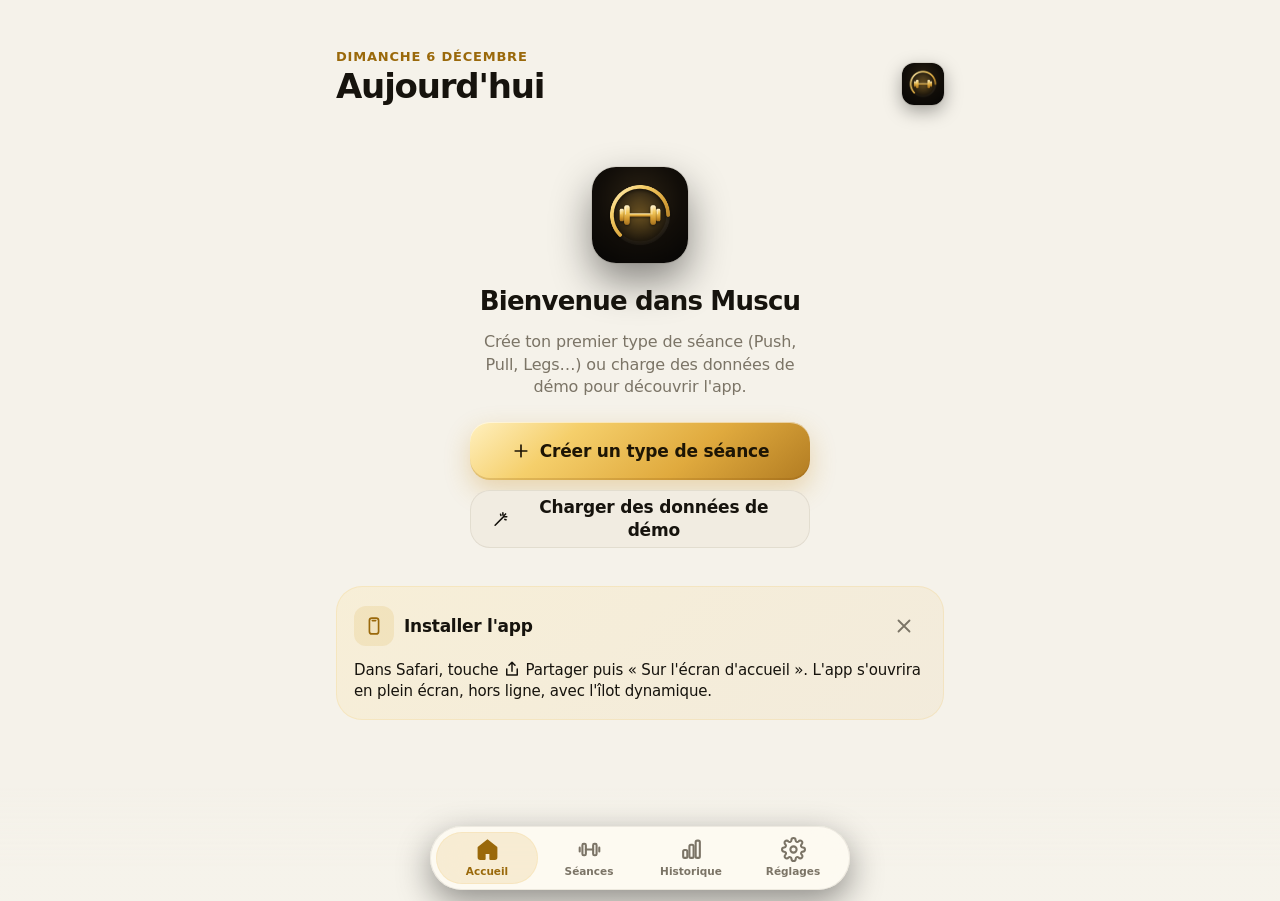
==== commit f55c2f09: "Muscu 2.0 : thème or, îlot dynamique, barre d'onglets corrigée, nouveau logo Co-Authored-By: Claude " ====
--- a/index.html
+++ b/index.html
@@ -5,7 +5,7 @@
 <meta name="viewport" content="width=device-width, initial-scale=1, viewport-fit=cover">
 <title>Muscu</title>
 <meta name="description" content="Suivi de musculation personnel, hors ligne.">
-<meta name="theme-color" content="#0b0c10">
+<meta name="theme-color" content="#0a0907">
 <meta name="apple-mobile-web-app-capable" content="yes">
 <meta name="mobile-web-app-capable" content="yes">
 <meta name="apple-mobile-web-app-status-bar-style" content="black-translucent">
@@ -15,369 +15,657 @@
 <link rel="icon" type="image/png" href="icon-192.png">
 <link rel="manifest" href="manifest.webmanifest">
 <style>
-html, body { margin: 0; height: auto; }
-:root { padding-top: env(safe-area-inset-top, 0px); }
+/* =====================================================================
+   Muscu 2.0 — « Or & Onyx »
+   Noir chaud profond, or brossé, verre dépoli façon iOS 26.
+   Une colonne pour le pouce ; barre d'onglets flottante ; îlot dynamique.
+   ===================================================================== */
 [hidden] { display: none !important; }
-/* Concept : une colonne pour le pouce. En-tête collant, cartes empilées, barre d'onglets en bas.
-   La séance prend tout l'écran, avec la barre de repos flottante au-dessus du pouce.
-   Sombre d'abord (salle de sport), clair soigné en second. */
 :root {
-  --bg: #0b0c10;
-  --surface: #16181f;
-  --surface-2: #20232c;
-  --fg: #f2f3f7;
-  --muted: #8b90a0;
-  --faint: #5b6070;
-  --line: rgba(255, 255, 255, 0.07);
-  --accent: #6b78ff;
-  --accent-ink: #ffffff;
-  --accent-soft: rgba(107, 120, 255, 0.16);
-  --good: #34c77b;
-  --bad: #ff5a5f;
-  --gold: #ffc83d;
-  --gold-ink: #1a1400;
+  --bg: #0a0907;
+  --bg-glow: rgba(214, 160, 60, 0.13);
+  --surface: #15130f;
+  --surface-hi: #1b1813;
+  --surface-2: #221e17;
+  --surface-3: #2d281f;
+  --fg: #f8f4ea;
+  --muted: #a49d8e;
+  --faint: #6d665a;
+  --line: rgba(255, 233, 190, 0.075);
+  --line-strong: rgba(255, 233, 190, 0.13);
+
+  --gold: #f0c35a;
+  --gold-hi: #ffe8a6;
+  --gold-2: #d9a23a;
+  --gold-deep: #a8761f;
+  --gold-text: #f4cc6e;
+  --gold-ink: #1d1505;
+  --grad-gold: linear-gradient(140deg, #fff0bf 0%, #f5cf6b 28%, #e0aa3e 64%, #b27c22 100%);
+  --grad-gold-soft: linear-gradient(140deg, rgba(255, 224, 140, 0.20), rgba(214, 156, 50, 0.08));
+  --accent: var(--gold);
+  --accent-text: var(--gold-text);
+  --accent-ink: var(--gold-ink);
+  --accent-soft: rgba(240, 195, 90, 0.14);
+  --accent-softer: rgba(240, 195, 90, 0.07);
+
+  --good: #3fd98a;
+  --bad: #ff5f5f;
   --warm: #ff9f43;
-  --scrim: rgba(0, 0, 0, 0.55);
-  --shadow: 0 10px 40px rgba(0, 0, 0, 0.45);
-
-  --font-ui: -apple-system, BlinkMacSystemFont, "SF Pro Text", "Segoe UI", system-ui, sans-serif;
+  --scrim: rgba(0, 0, 0, 0.6);
+  --shadow: 0 18px 50px rgba(0, 0, 0, 0.55);
+  --shadow-gold: 0 10px 30px rgba(230, 170, 60, 0.28);
+  --glass: rgba(26, 23, 18, 0.64);
+  --glass-border: rgba(255, 240, 210, 0.10);
+
+  --font-ui: -apple-system, BlinkMacSystemFont, "SF Pro Text", "SF Pro Display", "Segoe UI", system-ui, sans-serif;
   --font-num: ui-rounded, "SF Pro Rounded", -apple-system, BlinkMacSystemFont, system-ui, sans-serif;
 
-  --r-card: 22px;
+  --r-card: 26px;
   --r-ctl: 16px;
   --gutter: 16px;
-  --tabbar-h: 58px;
+  --tabbar-h: 64px;
+  --tabbar-gap: max(10px, calc(env(safe-area-inset-bottom, 0px) - 12px));
+  --spring: cubic-bezier(.32, 1.28, .5, 1);
+  --ease: cubic-bezier(.25, .8, .25, 1);
   color-scheme: dark;
 }
 @media (prefers-color-scheme: light) {
   :root:not([data-theme="dark"]) {
-    --bg: #f2f3f7; --surface: #ffffff; --surface-2: #eceef3; --fg: #12131a; --muted: #6a6f7e; --faint: #a3a8b5;
-    --line: rgba(18, 19, 26, 0.08); --accent: #4f5df5; --accent-ink: #ffffff; --accent-soft: rgba(79, 93, 245, 0.12);
-    --good: #1f9d5c; --bad: #e5484d; --gold: #f5b70a; --gold-ink: #1a1400; --warm: #e07b12;
-    --scrim: rgba(18, 19, 26, 0.35); --shadow: 0 10px 40px rgba(18, 19, 26, 0.18);
+    --bg: #f5f2ea; --bg-glow: rgba(230, 180, 70, 0.20); --surface: #ffffff; --surface-hi: #ffffff; --surface-2: #f1ece1; --surface-3: #e7e0d1;
+    --fg: #16130d; --muted: #7b7466; --faint: #b0a898; --line: rgba(60, 40, 10, 0.08); --line-strong: rgba(60, 40, 10, 0.14);
+    --gold-text: #9a690b; --accent-soft: rgba(214, 160, 40, 0.15); --accent-softer: rgba(214, 160, 40, 0.08);
+    --good: #18a35e; --bad: #e5484d; --warm: #e07b12; --scrim: rgba(30, 22, 8, 0.35);
+    --shadow: 0 16px 44px rgba(60, 40, 10, 0.14); --shadow-gold: 0 10px 26px rgba(200, 140, 30, 0.30);
+    --glass: rgba(255, 252, 245, 0.72); --glass-border: rgba(60, 40, 10, 0.08);
     color-scheme: light;
   }
 }
 :root[data-theme="light"] {
-  --bg: #f2f3f7; --surface: #ffffff; --surface-2: #eceef3; --fg: #12131a; --muted: #6a6f7e; --faint: #a3a8b5;
-  --line: rgba(18, 19, 26, 0.08); --accent: #4f5df5; --accent-ink: #ffffff; --accent-soft: rgba(79, 93, 245, 0.12);
-  --good: #1f9d5c; --bad: #e5484d; --gold: #f5b70a; --gold-ink: #1a1400; --warm: #e07b12;
-  --scrim: rgba(18, 19, 26, 0.35); --shadow: 0 10px 40px rgba(18, 19, 26, 0.18);
+  --bg: #f5f2ea; --bg-glow: rgba(230, 180, 70, 0.20); --surface: #ffffff; --surface-hi: #ffffff; --surface-2: #f1ece1; --surface-3: #e7e0d1;
+  --fg: #16130d; --muted: #7b7466; --faint: #b0a898; --line: rgba(60, 40, 10, 0.08); --line-strong: rgba(60, 40, 10, 0.14);
+  --gold-text: #9a690b; --accent-soft: rgba(214, 160, 40, 0.15); --accent-softer: rgba(214, 160, 40, 0.08);
+  --good: #18a35e; --bad: #e5484d; --warm: #e07b12; --scrim: rgba(30, 22, 8, 0.35);
+  --shadow: 0 16px 44px rgba(60, 40, 10, 0.14); --shadow-gold: 0 10px 26px rgba(200, 140, 30, 0.30);
+  --glass: rgba(255, 252, 245, 0.72); --glass-border: rgba(60, 40, 10, 0.08);
   color-scheme: light;
 }
 
 * { box-sizing: border-box; -webkit-tap-highlight-color: transparent; }
-html, body { background: var(--bg); color: var(--fg); }
+html { background: var(--bg); min-height: 100%; }
 body {
-  font-family: var(--font-ui);
-  font-size: 16px;
-  line-height: 1.4;
-  -webkit-font-smoothing: antialiased;
+  margin: 0; min-height: 100%; background: var(--bg); color: var(--fg);
+  font-family: var(--font-ui); font-size: 16px; line-height: 1.4; letter-spacing: -0.01em;
+  -webkit-font-smoothing: antialiased; -webkit-text-size-adjust: 100%;
   overscroll-behavior-y: none;
 }
-button, input, select, textarea { font: inherit; color: inherit; }
-button { touch-action: manipulation; cursor: pointer; }
-:focus-visible { outline: 2px solid var(--accent); outline-offset: 2px; }
+/* Halo doré fixe derrière le haut de l'écran */
+body::before {
+  content: ""; position: fixed; inset: 0 0 auto 0; height: 420px; z-index: -1; pointer-events: none;
+  background: radial-gradient(120% 70% at 50% -10%, var(--bg-glow), transparent 70%);
+}
+button, input, select, textarea { font: inherit; color: inherit; letter-spacing: inherit; }
+button { touch-action: manipulation; cursor: pointer; -webkit-user-select: none; user-select: none; }
+:focus-visible { outline: 2px solid var(--gold); outline-offset: 2px; }
 svg { display: block; }
 .num { font-family: var(--font-num); font-variant-numeric: tabular-nums; }
 .muted { color: var(--muted); }
+.gold-text { color: var(--gold-text); }
 .sr-only { position: absolute; width: 1px; height: 1px; overflow: hidden; clip: rect(0 0 0 0); white-space: nowrap; }
 
-/* ---------- Structure ---------- */
-#app { min-height: 100%; }
+/* ---------- Structure ----------
+   CORRECTIF barre d'onglets : sur iPhone en mode app (barre d'état translucide),
+   quand la page est plus courte que l'écran, WebKit calcule les éléments
+   « fixed bottom » sur une fenêtre raccourcie → un vide apparaît sous la barre
+   (c'était le cas de Séances et Historique, pages courtes). On garantit donc
+   que le document dépasse toujours d'au moins 1 px la hauteur de l'écran. */
+#app { min-height: calc(100vh + 1px); min-height: calc(100lvh + 1px); overflow-x: hidden; overflow-x: clip; }
 .page {
   padding-inline: var(--gutter);
-  padding-block: 4px calc(var(--tabbar-h) + env(safe-area-inset-bottom, 0px) + 28px);
+  padding-block: 2px calc(var(--tabbar-h) + var(--tabbar-gap) + 36px);
   display: flex; flex-direction: column; gap: 14px;
   max-width: 640px; margin: 0 auto;
 }
-.page.no-tabbar { padding-bottom: calc(env(safe-area-inset-bottom, 0px) + 120px); }
-
-.topbar {
-  position: sticky; top: env(safe-area-inset-top, 0px); z-index: 20;
-  background: var(--bg);
-  /* masque la zone de la barre d'état au-dessus de l'en-tête */
-  box-shadow: 0 calc(-1 * env(safe-area-inset-top, 0px) - 1px) 0 0 var(--bg);
+.page.no-tabbar { padding-bottom: calc(env(safe-area-inset-bottom, 0px) + 128px); }
+.page > * { min-width: 0; }
+
+/* Animations de navigation (pousser / revenir / changer d'onglet) */
+.anim-push { animation: push-in 0.42s var(--ease) both; }
+.anim-pop { animation: pop-in 0.42s var(--ease) both; }
+.anim-tab { animation: tab-in 0.34s var(--ease) both; }
+@keyframes push-in { from { transform: translateX(38%); opacity: 0; } to { transform: none; opacity: 1; } }
+@keyframes pop-in { from { transform: translateX(-24%); opacity: 0; } to { transform: none; opacity: 1; } }
+@keyframes tab-in { from { transform: translateY(10px); opacity: 0; } to { transform: none; opacity: 1; } }
+
+/* ---------- Barre de navigation (titre large qui se replie) ---------- */
+.nav {
+  position: sticky; top: 0; z-index: 25;
+  padding-top: env(safe-area-inset-top, 0px);
+  transition: background 0.25s, box-shadow 0.25s, -webkit-backdrop-filter 0.25s, backdrop-filter 0.25s;
+}
+body.scrolled .nav, .nav.solid {
+  background: var(--glass);
+  -webkit-backdrop-filter: saturate(180%) blur(22px); backdrop-filter: saturate(180%) blur(22px);
+  box-shadow: 0 1px 0 var(--line);
+}
+.nav-bar {
   display: grid; grid-template-columns: 1fr auto 1fr; align-items: center;
-  min-height: 52px; padding: 4px 8px;
-  max-width: 640px; margin: 0 auto;
-}
-.topbar.large { display: flex; align-items: flex-end; justify-content: space-between; padding: 10px var(--gutter) 6px; min-height: 64px; }
-.topbar .title-large { margin: 0; font-size: 32px; line-height: 1.1; font-weight: 750; letter-spacing: -0.02em; text-wrap: balance; }
-.topbar .subtitle { margin: 2px 0 0; font-size: 14px; color: var(--muted); }
-.topbar .title-inline { margin: 0; font-size: 17px; font-weight: 650; text-align: center; white-space: nowrap; overflow: hidden; text-overflow: ellipsis; max-width: 56vw; }
-.topbar .left { justify-self: start; display: flex; }
-.topbar .right { justify-self: end; display: flex; gap: 4px; }
+  min-height: 48px; padding: 2px 6px; max-width: 640px; margin: 0 auto;
+}
+.nav-title {
+  margin: 0; font-size: 17px; font-weight: 650; text-align: center; white-space: nowrap; overflow: hidden; text-overflow: ellipsis;
+  max-width: 58vw; transition: opacity 0.2s, transform 0.25s var(--ease);
+}
+.nav.large .nav-title { opacity: 0; transform: translateY(6px); }
+body.collapsed .nav.large .nav-title { opacity: 1; transform: none; }
+.nav .left { justify-self: start; display: flex; }
+.nav .right { justify-self: end; display: flex; gap: 2px; align-items: center; }
+.large-title { padding: 0 var(--gutter) 8px; max-width: 640px; margin: 0 auto; display: flex; align-items: flex-end; justify-content: space-between; gap: 12px; }
+.large-title h1 { margin: 0; font-size: 34px; line-height: 1.08; font-weight: 800; letter-spacing: -0.035em; text-wrap: balance; }
+.large-title .subtitle { margin: 3px 0 0; font-size: 15px; color: var(--muted); font-weight: 500; }
+.large-title .eyebrow-date { margin: 0 0 2px; font-size: 13px; font-weight: 700; letter-spacing: 0.06em; text-transform: uppercase; color: var(--gold-text); }
+.large-title .brand { width: 42px; height: 42px; border-radius: 12px; flex: none; box-shadow: 0 6px 18px rgba(0,0,0,0.35), 0 0 0 1px var(--line); overflow: hidden; }
+.large-title .brand img { width: 100%; height: 100%; display: block; }
+
 .bar-btn {
   min-width: 44px; min-height: 44px; padding: 0 10px; border: 0; background: none;
-  color: var(--accent); font-size: 17px; font-weight: 500; display: inline-flex; align-items: center; gap: 2px; border-radius: 12px;
-}
-.bar-btn.strong { font-weight: 650; }
+  color: var(--gold-text); font-size: 17px; font-weight: 500; display: inline-flex; align-items: center; gap: 2px; border-radius: 22px;
+  transition: opacity 0.15s, transform 0.2s var(--spring);
+}
+.bar-btn.strong { font-weight: 700; }
 .bar-btn.icon { padding: 0; justify-content: center; }
-.bar-btn:active { opacity: 0.55; }
-
+.bar-btn svg { width: 24px; height: 24px; }
+.bar-btn:active { opacity: 0.5; transform: scale(0.94); }
+.bar-btn.glassy {
+  min-width: 40px; min-height: 40px; margin: 2px; background: var(--surface-2); box-shadow: inset 0 0 0 1px var(--line);
+}
+.bar-btn.glassy svg { width: 20px; height: 20px; }
+.bar-btn.pill { background: var(--grad-gold); color: var(--gold-ink); min-height: 36px; padding: 0 16px; font-size: 15px; font-weight: 700; margin-right: 6px; box-shadow: var(--shadow-gold); }
+
+/* ---------- Barre d'onglets flottante (verre) ---------- */
+.tabbar-fade {
+  position: fixed; left: 0; right: 0; bottom: 0; height: calc(var(--tabbar-h) + var(--tabbar-gap) + 40px); z-index: 29; pointer-events: none;
+  background: linear-gradient(to bottom, transparent, color-mix(in srgb, var(--bg) 88%, transparent) 70%);
+}
 .tabbar {
-  position: fixed; left: 0; right: 0; bottom: 0; z-index: 30;
-  display: grid; grid-template-columns: repeat(4, 1fr);
-  padding: 6px 8px calc(6px + env(safe-area-inset-bottom, 0px));
-  background: color-mix(in srgb, var(--bg) 82%, transparent);
-  -webkit-backdrop-filter: saturate(160%) blur(20px); backdrop-filter: saturate(160%) blur(20px);
-  border-top: 1px solid var(--line);
+  position: fixed; z-index: 30; left: 50%; bottom: var(--tabbar-gap); transform: translateX(-50%);
+  width: min(calc(100% - 28px), 420px); height: var(--tabbar-h);
+  display: grid; grid-template-columns: repeat(4, 1fr); padding: 6px;
+  border-radius: 999px; background: var(--glass);
+  -webkit-backdrop-filter: saturate(190%) blur(26px); backdrop-filter: saturate(190%) blur(26px);
+  box-shadow: 0 12px 34px rgba(0, 0, 0, 0.42), inset 0 0 0 1px var(--glass-border), inset 0 1px 0 rgba(255, 255, 255, 0.07);
+}
+.tabbar .indicator {
+  position: absolute; top: 6px; bottom: 6px; left: 6px; width: calc((100% - 12px) / 4);
+  border-radius: 999px; background: var(--accent-soft); box-shadow: inset 0 0 0 1px rgba(240, 195, 90, 0.16);
+  transform: translateX(calc(var(--i, 0) * 100%)); transition: transform 0.5s var(--spring);
 }
 .tab {
-  border: 0; background: none; color: var(--faint); min-height: 46px;
-  display: flex; flex-direction: column; align-items: center; justify-content: center; gap: 3px;
-  font-size: 11px; font-weight: 600; letter-spacing: 0.01em;
-}
-.tab svg { width: 24px; height: 24px; }
-.tab[aria-current="page"] { color: var(--accent); }
-
-/* ---------- Cartes & composants ---------- */
-.card { background: var(--surface); border-radius: var(--r-card); padding: 18px; display: flex; flex-direction: column; gap: 12px; }
-.card.flush { padding: 4px 0; gap: 0; }
-.eyebrow { margin: 0; font-size: 12px; font-weight: 700; letter-spacing: 0.08em; text-transform: uppercase; color: var(--muted); }
-.eyebrow.accent { color: var(--accent); }
-.h-hero { margin: 0; font-family: var(--font-num); font-size: 40px; line-height: 1.05; font-weight: 800; letter-spacing: -0.02em; text-wrap: balance; }
-.h2 { margin: 0; font-size: 20px; font-weight: 700; letter-spacing: -0.01em; }
-.h3 { margin: 0; font-size: 17px; font-weight: 650; }
+  position: relative; border: 0; background: none; color: var(--muted); border-radius: 999px;
+  display: flex; flex-direction: column; align-items: center; justify-content: center; gap: 2px;
+  font-size: 10.5px; font-weight: 650; letter-spacing: 0;
+  transition: color 0.25s, transform 0.25s var(--spring);
+}
+.tab svg { width: 25px; height: 25px; }
+.tab .ic-on { display: none; }
+.tab[aria-current="page"] { color: var(--gold-text); }
+.tab[aria-current="page"] .ic-on { display: block; }
+.tab[aria-current="page"] .ic-off { display: none; }
+.tab:active { transform: scale(0.9); }
+
+/* ---------- Cartes & typographie ---------- */
+.card {
+  position: relative; background: linear-gradient(180deg, var(--surface-hi), var(--surface));
+  border-radius: var(--r-card); padding: 18px; display: flex; flex-direction: column; gap: 12px;
+  box-shadow: inset 0 0 0 1px var(--line);
+}
+button.card { border: 0; text-align: left; width: 100%; transition: transform 0.25s var(--spring); }
+button.card:active { transform: scale(0.98); }
+.card.flush { padding: 4px 0; gap: 0; overflow: hidden; }
+.eyebrow { margin: 0; font-size: 12px; font-weight: 700; letter-spacing: 0.09em; text-transform: uppercase; color: var(--muted); display: inline-flex; align-items: center; gap: 6px; }
+.eyebrow svg { width: 14px; height: 14px; }
+.eyebrow.accent { color: var(--gold-text); }
+.h-hero { margin: 0; font-family: var(--font-num); font-size: 42px; line-height: 1.02; font-weight: 800; letter-spacing: -0.03em; text-wrap: balance; overflow-wrap: anywhere; }
+.h2 { margin: 0; font-size: 21px; font-weight: 750; letter-spacing: -0.02em; }
+.h3 { margin: 0; font-size: 17px; font-weight: 700; letter-spacing: -0.015em; }
 .p { margin: 0; color: var(--muted); font-size: 15px; }
 .small { font-size: 13px; }
 .row-between { display: flex; align-items: center; justify-content: space-between; gap: 10px; }
-.section-label { margin: 10px 4px -4px; font-size: 13px; font-weight: 600; color: var(--muted); text-transform: uppercase; letter-spacing: 0.06em; }
-.footnote { margin: -4px 6px 0; font-size: 13px; color: var(--muted); }
-
+.section-label { margin: 12px 6px -4px; font-size: 13px; font-weight: 700; color: var(--muted); text-transform: uppercase; letter-spacing: 0.07em; }
+.footnote { margin: -4px 8px 0; font-size: 13px; color: var(--muted); line-height: 1.45; }
+
+/* Carte héros (séance suggérée) */
+.hero {
+  overflow: hidden; padding: 22px 20px 20px; gap: 14px;
+  background:
+    radial-gradient(130% 90% at 100% 0%, rgba(240, 190, 80, 0.22), transparent 55%),
+    linear-gradient(180deg, var(--surface-hi), var(--surface));
+  box-shadow: inset 0 0 0 1px rgba(240, 195, 90, 0.16), 0 20px 50px rgba(0, 0, 0, 0.35);
+}
+.hero::after {
+  content: ""; position: absolute; right: -60px; top: -60px; width: 220px; height: 220px; border-radius: 50%; pointer-events: none;
+  border: 26px solid rgba(240, 195, 90, 0.06);
+}
+.hero .ex-chips { display: flex; flex-wrap: wrap; gap: 6px; }
+.hero .ex-chips span { padding: 5px 10px; border-radius: 999px; background: var(--surface-2); color: var(--fg); font-size: 13px; font-weight: 600; box-shadow: inset 0 0 0 1px var(--line); }
+.hero .ex-chips span.more { color: var(--muted); }
+.hero .meta { display: flex; gap: 14px; flex-wrap: wrap; color: var(--muted); font-size: 14px; font-weight: 500; }
+.hero .meta span { display: inline-flex; align-items: center; gap: 5px; }
+.hero .meta svg { width: 15px; height: 15px; color: var(--gold-text); }
+
+/* Bandeau semaine (L M M J V S D) */
+.week-strip { display: grid; grid-template-columns: repeat(7, 1fr); gap: 6px; }
+.day { display: flex; flex-direction: column; align-items: center; gap: 6px; }
+.day small { font-size: 11px; font-weight: 700; color: var(--faint); letter-spacing: 0.04em; }
+.day .dot {
+  width: 34px; height: 34px; border-radius: 50%; display: grid; place-items: center; font-family: var(--font-num);
+  font-size: 14px; font-weight: 700; color: var(--muted); background: var(--surface-2);
+}
+.day.done .dot { background: var(--grad-gold); color: var(--gold-ink); box-shadow: 0 4px 14px rgba(230, 170, 60, 0.32); }
+.day.done .dot svg { width: 16px; height: 16px; }
+.day.today small { color: var(--gold-text); }
+.day.today:not(.done) .dot { box-shadow: inset 0 0 0 2px var(--gold); color: var(--fg); }
+.day.future .dot { opacity: 0.5; }
+
+/* Boutons */
 .btn {
-  border: 0; border-radius: 18px; min-height: 58px; padding: 0 20px; width: 100%;
-  display: inline-flex; align-items: center; justify-content: center; gap: 8px;
-  font-size: 17px; font-weight: 650; background: var(--accent); color: var(--accent-ink);
-  transition: transform 0.18s cubic-bezier(.3,.7,.4,1.4), opacity 0.2s;
-}
-.btn:active { transform: scale(0.97); }
-.btn[disabled] { opacity: 0.4; pointer-events: none; }
-.btn.secondary { background: var(--surface-2); color: var(--fg); }
-.btn.ghost { background: none; color: var(--accent); min-height: 48px; }
-.btn.danger { background: none; color: var(--bad); min-height: 48px; }
-.btn.danger-fill { background: var(--bad); color: #fff; }
+  position: relative; overflow: hidden;
+  border: 0; border-radius: 20px; min-height: 58px; padding: 0 22px; width: 100%;
+  display: inline-flex; align-items: center; justify-content: center; gap: 9px;
+  font-size: 17px; font-weight: 700; letter-spacing: -0.01em;
+  background: var(--grad-gold); color: var(--gold-ink);
+  box-shadow: var(--shadow-gold), inset 0 1px 0 rgba(255, 255, 255, 0.55), inset 0 -2px 0 rgba(120, 70, 0, 0.18);
+  transition: transform 0.25s var(--spring), opacity 0.2s, filter 0.2s;
+}
+.btn::after { /* reflet qui passe */
+  content: ""; position: absolute; top: 0; bottom: 0; left: -60%; width: 40%; pointer-events: none;
+  background: linear-gradient(100deg, transparent, rgba(255, 255, 255, 0.45), transparent);
+  transform: skewX(-18deg); animation: shine 4.5s ease-in-out 1.2s infinite;
+}
+.btn:active { transform: scale(0.965); filter: brightness(0.95); }
+.btn[disabled] { opacity: 0.35; pointer-events: none; }
+.btn.secondary { background: var(--surface-2); color: var(--fg); box-shadow: inset 0 0 0 1px var(--line); }
+.btn.secondary::after, .btn.ghost::after, .btn.danger::after, .btn.danger-fill::after { display: none; }
+.btn.ghost { background: none; color: var(--gold-text); min-height: 48px; box-shadow: none; }
+.btn.danger { background: none; color: var(--bad); min-height: 48px; box-shadow: none; }
+.btn.danger-fill { background: var(--bad); color: #fff; box-shadow: 0 10px 26px rgba(255, 80, 80, 0.25); }
 .btn svg { width: 20px; height: 20px; }
+.btn.play svg { width: 18px; height: 18px; }
+@keyframes shine { 0%, 70% { left: -60%; } 100% { left: 130%; } }
+
 .chip-btn {
-  border: 0; border-radius: 999px; min-height: 36px; padding: 0 14px; background: var(--accent-soft); color: var(--accent);
-  font-size: 14px; font-weight: 600; display: inline-flex; align-items: center; gap: 6px; white-space: nowrap;
-}
-.chip-btn:active { opacity: 0.6; }
-
+  border: 0; border-radius: 999px; min-height: 34px; padding: 0 13px; background: var(--accent-soft); color: var(--gold-text);
+  font-size: 14px; font-weight: 650; display: inline-flex; align-items: center; gap: 6px; white-space: nowrap;
+  transition: transform 0.2s var(--spring), opacity 0.15s;
+}
+.chip-btn svg { width: 15px; height: 15px; }
+.chip-btn:active { transform: scale(0.93); opacity: 0.8; }
+
+/* Tuiles */
 .tiles { display: grid; grid-template-columns: repeat(3, minmax(0, 1fr)); gap: 10px; }
 .tiles.two { grid-template-columns: repeat(2, minmax(0, 1fr)); }
-.tile { background: var(--surface-2); border-radius: 14px; padding: 10px 12px; min-width: 0; }
-.tile .k { font-size: 12px; color: var(--muted); }
-.tile .v { font-family: var(--font-num); font-variant-numeric: tabular-nums; font-size: 20px; font-weight: 700; white-space: nowrap; overflow: hidden; text-overflow: ellipsis; }
-
+.tile { background: var(--surface-2); border-radius: 18px; padding: 12px 13px; min-width: 0; display: flex; flex-direction: column; gap: 4px; box-shadow: inset 0 0 0 1px var(--line); }
+.tile .k { font-size: 12px; color: var(--muted); font-weight: 600; display: flex; align-items: center; gap: 5px; white-space: nowrap; overflow: hidden; text-overflow: ellipsis; }
+.tile .k svg { width: 14px; height: 14px; color: var(--gold-text); flex: none; }
+.tile .v { font-family: var(--font-num); font-variant-numeric: tabular-nums; font-size: 22px; font-weight: 750; letter-spacing: -0.02em; white-space: nowrap; overflow: hidden; text-overflow: ellipsis; }
+.tile.gold { background: var(--grad-gold-soft); box-shadow: inset 0 0 0 1px rgba(240, 195, 90, 0.18); }
+
+/* Badge record : or champagne avec reflet */
 .badge-pr {
-  display: inline-flex; align-items: center; gap: 4px; padding: 3px 8px; border-radius: 999px;
-  background: var(--gold); color: var(--gold-ink); font-size: 12px; font-weight: 800; white-space: nowrap; flex: none;
-}
+  position: relative; overflow: hidden;
+  display: inline-flex; align-items: center; gap: 4px; padding: 4px 9px 4px 7px; border-radius: 999px;
+  background: var(--grad-gold); color: var(--gold-ink); font-size: 12px; font-weight: 850; letter-spacing: 0.02em; white-space: nowrap; flex: none;
+  box-shadow: 0 4px 12px rgba(230, 170, 60, 0.3), inset 0 1px 0 rgba(255, 255, 255, 0.5);
+}
+.badge-pr::after { content: ""; position: absolute; inset: 0 auto 0 -50%; width: 40%; background: linear-gradient(100deg, transparent, rgba(255,255,255,0.7), transparent); transform: skewX(-20deg); animation: shine 3.2s ease-in-out infinite; }
 .badge-pr svg { width: 12px; height: 12px; }
-.tag { display: inline-block; padding: 1px 7px; border-radius: 999px; background: var(--surface-2); color: var(--muted); font-size: 11px; font-weight: 650; vertical-align: 2px; }
-
-.delta { display: inline-flex; align-items: center; gap: 2px; font-size: 13px; font-weight: 650; font-variant-numeric: tabular-nums; white-space: nowrap; }
-.delta svg { width: 12px; height: 12px; }
-.delta.up { color: var(--good); }
-.delta.down { color: var(--bad); }
-.delta.flat { color: var(--muted); }
+.tag { display: inline-block; padding: 1px 8px; border-radius: 999px; background: var(--surface-3); color: var(--muted); font-size: 11px; font-weight: 700; vertical-align: 2px; }
+
+.delta { display: inline-flex; align-items: center; gap: 2px; font-size: 13px; font-weight: 700; font-variant-numeric: tabular-nums; white-space: nowrap; padding: 2px 7px 2px 5px; border-radius: 999px; }
+.delta svg { width: 12px; height: 12px; stroke-width: 2.6; }
+.delta.up { color: var(--good); background: color-mix(in srgb, var(--good) 13%, transparent); }
+.delta.down { color: var(--bad); background: color-mix(in srgb, var(--bad) 13%, transparent); }
+.delta.flat { color: var(--muted); background: var(--surface-3); padding: 2px 5px; }
 
 .delta-grid { display: grid; grid-template-columns: repeat(2, minmax(0, 1fr)); gap: 8px; }
-.delta-cell { background: var(--surface-2); border-radius: 12px; padding: 9px 10px; min-width: 0; }
-.delta-cell .k { font-size: 12px; color: var(--muted); }
-.delta-cell .line { display: flex; align-items: baseline; gap: 6px; flex-wrap: wrap; }
-.delta-cell .v { font-family: var(--font-num); font-variant-numeric: tabular-nums; font-size: 16px; font-weight: 700; }
-
-.segmented { display: grid; grid-auto-flow: column; grid-auto-columns: 1fr; background: var(--surface-2); border-radius: 12px; padding: 3px; gap: 2px; }
-.segmented button { border: 0; background: none; border-radius: 9px; min-height: 34px; padding: 0 10px; font-size: 14px; font-weight: 600; color: var(--muted); white-space: nowrap; }
-.segmented button[aria-pressed="true"] { background: var(--surface); color: var(--fg); box-shadow: 0 1px 3px rgba(0,0,0,0.18); }
-
-/* Listes */
-.list-row {
-  display: flex; align-items: center; gap: 10px; min-height: 60px; padding: 8px 8px 8px 18px; position: relative;
-}
-.list-row + .list-row::before { content: ""; position: absolute; top: 0; left: 18px; right: 0; border-top: 1px solid var(--line); }
-.list-main { flex: 1; min-width: 0; border: 0; background: none; text-align: left; padding: 6px 0; display: flex; align-items: center; gap: 10px; }
+.delta-cell { background: var(--surface-2); border-radius: 16px; padding: 10px 11px; min-width: 0; box-shadow: inset 0 0 0 1px var(--line); }
+.delta-cell .k { font-size: 12px; color: var(--muted); font-weight: 600; }
+.delta-cell .line { display: flex; align-items: center; gap: 6px; flex-wrap: wrap; margin-top: 2px; }
+.delta-cell .v { font-family: var(--font-num); font-variant-numeric: tabular-nums; font-size: 17px; font-weight: 750; }
+
+/* Contrôle segmenté avec curseur glissant */
+.segmented {
+  position: relative; display: grid; grid-auto-flow: column; grid-auto-columns: 1fr;
+  background: var(--surface-2); border-radius: 13px; padding: 3px; box-shadow: inset 0 0 0 1px var(--line);
+}
+.segmented .thumb {
+  position: absolute; top: 3px; bottom: 3px; left: 3px; width: calc((100% - 6px) / var(--n));
+  border-radius: 10px; background: var(--surface-3); box-shadow: 0 2px 8px rgba(0, 0, 0, 0.25), inset 0 0 0 1px var(--line-strong);
+  transform: translateX(calc(var(--i) * 100%)); transition: transform 0.45s var(--spring);
+}
+.segmented button { position: relative; z-index: 1; border: 0; background: none; border-radius: 10px; min-height: 32px; padding: 0 10px; font-size: 13.5px; font-weight: 650; color: var(--muted); white-space: nowrap; transition: color 0.2s; }
+.segmented button[aria-pressed="true"] { color: var(--fg); }
+
+/* Listes groupées */
+.list-row { display: flex; align-items: center; gap: 10px; min-height: 64px; padding: 6px 8px 6px 14px; position: relative; }
+.list-row + .list-row::before { content: ""; position: absolute; top: 0; left: 64px; right: 0; border-top: 1px solid var(--line); }
+.card.flush.plain .list-row + .list-row::before { left: 16px; }
+.list-main { flex: 1; min-width: 0; border: 0; background: none; text-align: left; padding: 6px 0; display: flex; align-items: center; gap: 12px; border-radius: 14px; transition: opacity 0.15s; }
+.list-main:active { opacity: 0.55; }
 .list-main .txt { flex: 1; min-width: 0; }
-.list-main .t { font-size: 17px; font-weight: 600; overflow-wrap: anywhere; }
-.list-main .s { font-size: 14px; color: var(--muted); font-variant-numeric: tabular-nums; }
+.list-main .t { font-size: 17px; font-weight: 650; letter-spacing: -0.015em; overflow-wrap: anywhere; }
+.list-main .s { font-size: 13.5px; color: var(--muted); font-variant-numeric: tabular-nums; margin-top: 1px; }
+.mono {
+  width: 40px; height: 40px; border-radius: 12px; flex: none; display: grid; place-items: center;
+  font-family: var(--font-num); font-weight: 800; font-size: 15px; letter-spacing: -0.02em;
+  background: var(--grad-gold); color: var(--gold-ink); box-shadow: inset 0 1px 0 rgba(255,255,255,0.45), 0 4px 12px rgba(230, 170, 60, 0.18);
+}
+.mono.dim { background: var(--surface-3); color: var(--muted); box-shadow: none; }
+.mono svg { width: 20px; height: 20px; }
+.mono.ic { background: var(--accent-soft); color: var(--gold-text); box-shadow: none; }
+.mono.ic.red { background: color-mix(in srgb, var(--bad) 14%, transparent); color: var(--bad); }
 .chev { color: var(--faint); width: 16px; height: 16px; flex: none; }
 .icon-btn {
-  width: 44px; height: 44px; border: 0; border-radius: 12px; background: none; color: var(--muted);
-  display: inline-flex; align-items: center; justify-content: center; flex: none;
+  width: 44px; height: 44px; border: 0; border-radius: 14px; background: none; color: var(--muted);
+  display: inline-flex; align-items: center; justify-content: center; flex: none; transition: background 0.15s, transform 0.2s var(--spring);
 }
 .icon-btn svg { width: 22px; height: 22px; }
-.icon-btn:active { background: var(--surface-2); }
+.icon-btn:active { background: var(--surface-2); transform: scale(0.9); }
 .icon-btn[disabled] { opacity: 0.25; }
-.list-add { border: 0; background: none; color: var(--accent); font-weight: 650; min-height: 56px; width: 100%; display: flex; align-items: center; gap: 8px; padding: 0 18px; font-size: 16px; }
-.list-add svg { width: 22px; height: 22px; }
-
-.empty { text-align: center; padding: 48px 12px 24px; display: flex; flex-direction: column; align-items: center; gap: 12px; }
-.empty .glyph { width: 64px; height: 64px; border-radius: 20px; background: var(--accent-soft); color: var(--accent); display: grid; place-items: center; }
-.empty .glyph svg { width: 34px; height: 34px; }
-.empty h2 { margin: 6px 0 0; font-size: 22px; }
+.list-add { border: 0; background: none; color: var(--gold-text); font-weight: 650; min-height: 58px; width: 100%; display: flex; align-items: center; gap: 12px; padding: 0 14px; font-size: 16px; text-align: left; position: relative; transition: opacity 0.15s; }
+.list-add:active { opacity: 0.55; }
+.list-add + .list-add::before, .list-row + .list-add::before { content: ""; position: absolute; top: 0; left: 64px; right: 0; border-top: 1px solid var(--line); }
+.list-add .mono { width: 36px; height: 36px; border-radius: 11px; }
+.list-add .mono svg { width: 19px; height: 19px; }
+
+.empty { text-align: center; padding: 52px 12px 24px; display: flex; flex-direction: column; align-items: center; gap: 12px; }
+.empty .glyph {
+  width: 84px; height: 84px; border-radius: 26px; background: var(--grad-gold-soft); color: var(--gold-text); display: grid; place-items: center;
+  box-shadow: inset 0 0 0 1px rgba(240, 195, 90, 0.2), 0 18px 40px rgba(230, 170, 60, 0.12);
+}
+.empty .glyph svg { width: 40px; height: 40px; }
+.empty .glyph.logo { background: none; box-shadow: 0 18px 40px rgba(0,0,0,0.45), 0 0 0 1px var(--line); overflow: hidden; width: 96px; height: 96px; border-radius: 24px; }
+.empty .glyph.logo img { width: 100%; height: 100%; }
+.empty h2 { margin: 8px 0 0; font-size: 26px; font-weight: 800; letter-spacing: -0.03em; }
 .empty p { margin: 0; color: var(--muted); max-width: 34ch; }
-.empty .actions { display: flex; flex-direction: column; gap: 8px; width: 100%; max-width: 320px; margin-top: 8px; }
+.empty .actions { display: flex; flex-direction: column; gap: 10px; width: 100%; max-width: 340px; margin-top: 12px; }
 
 /* Graphiques */
 .chart { width: 100%; height: auto; overflow: visible; }
-.chart text { fill: var(--muted); font-size: 11px; font-family: var(--font-ui); font-variant-numeric: tabular-nums; }
-.chart .grid { stroke: var(--line); stroke-width: 1; }
-.chart .bar { fill: var(--accent-soft); }
-.chart .bar.now { fill: var(--accent); }
-.chart .line { fill: none; stroke: var(--accent); stroke-width: 3; stroke-linecap: round; stroke-linejoin: round; }
-.chart .area { fill: var(--accent-soft); }
-.chart .pt { fill: var(--accent); stroke: var(--surface); stroke-width: 2; }
-.chart .pt.pr { fill: var(--gold); }
+.chart text { fill: var(--muted); font-size: 10.5px; font-weight: 600; font-family: var(--font-ui); font-variant-numeric: tabular-nums; }
+.chart .grid { stroke: var(--line); stroke-width: 1; stroke-dasharray: 3 4; }
+.chart .bar { fill: var(--surface-3); }
+.chart .bar.on { fill: url(#gBar); opacity: 0.42; }
+.chart .bar.now { fill: url(#gBar); opacity: 1; }
+.chart .line { fill: none; stroke: url(#gLine); stroke-width: 3.2; stroke-linecap: round; stroke-linejoin: round; filter: drop-shadow(0 4px 8px rgba(230, 170, 60, 0.35)); }
+.chart .area { fill: url(#gArea); }
+.chart .pt { fill: var(--surface); stroke: var(--gold); stroke-width: 2.5; }
+.chart .pt.pr { fill: var(--gold); stroke: var(--gold-hi); stroke-width: 2; filter: drop-shadow(0 0 6px rgba(255, 210, 110, 0.75)); }
+.chart .pt.last { fill: var(--gold); }
 
 /* Formulaires */
 .field { display: flex; flex-direction: column; gap: 6px; }
-.field label, .field .lbl { font-size: 13px; color: var(--muted); font-weight: 600; }
+.field label, .field .lbl { font-size: 13px; color: var(--muted); font-weight: 650; margin-left: 4px; }
 .input {
-  width: 100%; border: 0; border-radius: 14px; background: var(--surface-2); padding: 14px; font-size: 17px; min-height: 52px;
-}
+  width: 100%; border: 0; border-radius: 16px; background: var(--surface-2); padding: 14px 15px; font-size: 17px; min-height: 52px;
+  box-shadow: inset 0 0 0 1px var(--line); transition: box-shadow 0.2s;
+}
+.input:focus { outline: none; box-shadow: inset 0 0 0 1.5px var(--gold); }
 textarea.input { resize: none; min-height: 84px; line-height: 1.4; }
 select.input { appearance: none; -webkit-appearance: none; background-image: none; }
-.stepper { display: flex; align-items: center; justify-content: space-between; gap: 10px; min-height: 52px; }
+.stepper { display: flex; align-items: center; justify-content: space-between; gap: 10px; min-height: 56px; }
+.stepper + .stepper, .stepper + .setting-row { border-top: 1px solid var(--line); }
 .stepper .lbl { font-size: 16px; color: var(--fg); font-weight: 500; }
-.stepper .ctl { display: flex; align-items: center; gap: 6px; }
-.stepper .ctl button { width: 44px; height: 44px; border-radius: 12px; border: 0; background: var(--surface-2); font-size: 22px; font-weight: 600; }
-.stepper .ctl output { min-width: 40px; text-align: center; font-family: var(--font-num); font-size: 20px; font-weight: 700; font-variant-numeric: tabular-nums; }
+.stepper .ctl { display: flex; align-items: center; gap: 4px; background: var(--surface-2); border-radius: 14px; padding: 3px; box-shadow: inset 0 0 0 1px var(--line); }
+.stepper .ctl button { width: 40px; height: 38px; border-radius: 11px; border: 0; background: none; font-size: 22px; font-weight: 500; color: var(--gold-text); transition: background 0.15s, transform 0.2s var(--spring); }
+.stepper .ctl button:active { background: var(--surface-3); transform: scale(0.9); }
+.stepper .ctl output { min-width: 36px; text-align: center; font-family: var(--font-num); font-size: 19px; font-weight: 750; font-variant-numeric: tabular-nums; }
 .setting-row { display: flex; align-items: center; justify-content: space-between; gap: 12px; min-height: 52px; }
-.setting-row > span { font-size: 16px; }
-.setting-row select { width: auto; min-width: 110px; min-height: 40px; padding: 8px 12px; text-align: right; }
-.switch { position: relative; width: 52px; height: 32px; border-radius: 999px; background: var(--surface-2); border: 0; flex: none; transition: background 0.2s; }
-.switch::after { content: ""; position: absolute; top: 3px; left: 3px; width: 26px; height: 26px; border-radius: 50%; background: #fff; box-shadow: 0 1px 3px rgba(0,0,0,0.3); transition: transform 0.22s cubic-bezier(.3,.7,.4,1.2); }
-.switch[aria-checked="true"] { background: var(--accent); }
+.card > .setting-row + .setting-row { border-top: 1px solid var(--line); }
+.setting-row > span { font-size: 16px; display: flex; align-items: center; gap: 12px; }
+.setting-row .mono { width: 32px; height: 32px; border-radius: 9px; }
+.setting-row .mono svg { width: 17px; height: 17px; }
+.setting-row select { width: auto; min-width: 104px; min-height: 38px; padding: 7px 12px; text-align: right; color: var(--gold-text); font-weight: 650; }
+.switch { position: relative; width: 52px; height: 32px; border-radius: 999px; background: var(--surface-3); border: 0; flex: none; transition: background 0.25s; box-shadow: inset 0 0 0 1px var(--line); }
+.switch::after { content: ""; position: absolute; top: 3px; left: 3px; width: 26px; height: 26px; border-radius: 50%; background: #fff; box-shadow: 0 2px 6px rgba(0,0,0,0.3); transition: transform 0.35s var(--spring), width 0.2s; }
+.switch:active::after { width: 32px; }
+.switch[aria-checked="true"] { background: var(--grad-gold); }
 .switch[aria-checked="true"]::after { transform: translateX(20px); }
+.switch[aria-checked="true"]:active::after { transform: translateX(14px); }
 .switch.warm[aria-checked="true"] { background: var(--warm); }
-.suggest { display: flex; gap: 8px; overflow-x: auto; scrollbar-width: none; padding-bottom: 2px; }
+.suggest { display: flex; gap: 8px; overflow-x: auto; scrollbar-width: none; padding-bottom: 2px; margin-inline: -18px; padding-inline: 18px; }
 .suggest::-webkit-scrollbar { display: none; }
 
-/* ---------- Séance ---------- */
-.session-head .clock { font-family: var(--font-num); font-variant-numeric: tabular-nums; font-size: 44px; font-weight: 800; line-height: 1; letter-spacing: -0.02em; }
-.session-head .count { font-family: var(--font-num); font-variant-numeric: tabular-nums; font-size: 28px; font-weight: 750; line-height: 1; text-align: right; }
-.progress { height: 6px; border-radius: 999px; background: var(--surface-2); overflow: hidden; }
-.progress > span { display: block; height: 100%; background: var(--accent); border-radius: inherit; transition: width 0.4s cubic-bezier(.3,.7,.4,1); }
-
-.ex-head { display: flex; align-items: flex-start; gap: 8px; }
+/* ---------- Séance en cours ---------- */
+.session-head { flex-direction: row; align-items: center; gap: 16px; padding: 18px 20px; }
+.session-head .ring-wrap { position: relative; width: 88px; height: 88px; flex: none; }
+.session-head .ring-wrap svg { width: 88px; height: 88px; transform: rotate(-90deg); }
+.session-head .ring-wrap circle { fill: none; stroke-width: 8; }
+.session-head .ring-wrap .track { stroke: var(--surface-3); }
+.session-head .ring-wrap .prog { stroke: url(#gRing); stroke-linecap: round; transition: stroke-dashoffset 0.6s var(--ease); }
+.session-head .ring-wrap .lbl { position: absolute; inset: 0; display: grid; place-items: center; text-align: center; line-height: 1; }
+.session-head .ring-wrap .lbl b { font-family: var(--font-num); font-size: 22px; font-weight: 800; font-variant-numeric: tabular-nums; }
+.session-head .ring-wrap .lbl small { display: block; font-size: 10.5px; color: var(--muted); font-weight: 700; margin-top: 3px; letter-spacing: 0.04em; }
+.session-head .clock { font-family: var(--font-num); font-variant-numeric: tabular-nums; font-size: 46px; font-weight: 800; line-height: 1; letter-spacing: -0.03em; }
+.session-head .live { display: inline-flex; align-items: center; gap: 6px; }
+.live-dot { width: 8px; height: 8px; border-radius: 50%; background: var(--gold); box-shadow: 0 0 0 0 rgba(240, 195, 90, 0.6); animation: pulse 1.8s infinite; }
+@keyframes pulse { 0% { box-shadow: 0 0 0 0 rgba(240, 195, 90, 0.55); } 70% { box-shadow: 0 0 0 8px rgba(240, 195, 90, 0); } 100% { box-shadow: 0 0 0 0 rgba(240, 195, 90, 0); } }
+
+.ex-card.complete { box-shadow: inset 0 0 0 1px rgba(240, 195, 90, 0.22); }
+.ex-head { display: flex; align-items: flex-start; gap: 10px; }
+.ex-head .idx { width: 30px; height: 30px; border-radius: 10px; flex: none; display: grid; place-items: center; font-family: var(--font-num); font-weight: 800; font-size: 14px; background: var(--surface-3); color: var(--muted); margin-top: 1px; }
+.ex-card.complete .ex-head .idx { background: var(--grad-gold); color: var(--gold-ink); }
+.ex-card.complete .ex-head .idx svg { width: 16px; height: 16px; }
 .ex-head .txt { flex: 1; min-width: 0; }
-.ex-head h2 { margin: 0; font-size: 20px; font-weight: 700; letter-spacing: -0.01em; overflow-wrap: anywhere; }
-.ex-head p { margin: 2px 0 0; font-size: 14px; color: var(--muted); font-variant-numeric: tabular-nums; }
+.ex-head h2 { margin: 0; font-size: 20px; font-weight: 750; letter-spacing: -0.02em; overflow-wrap: anywhere; line-height: 1.2; }
+.ex-head p { margin: 3px 0 0; font-size: 13.5px; color: var(--muted); font-variant-numeric: tabular-nums; }
 .ex-head .badge-pr { margin-top: 4px; }
 .ex-head .icon-btn { margin: -8px -10px 0 0; }
 
-.hint { display: flex; align-items: center; gap: 10px; background: var(--accent-soft); border-radius: 14px; padding: 10px 12px; }
-.hint svg { width: 22px; height: 22px; color: var(--accent); flex: none; }
-.hint p { margin: 0; flex: 1; font-size: 14px; color: var(--fg); }
+.hint { display: flex; align-items: center; gap: 10px; background: var(--grad-gold-soft); border-radius: 16px; padding: 10px 10px 10px 12px; box-shadow: inset 0 0 0 1px rgba(240, 195, 90, 0.16); }
+.hint .hi { width: 30px; height: 30px; border-radius: 10px; flex: none; display: grid; place-items: center; background: var(--accent-soft); color: var(--gold-text); }
+.hint .hi svg { width: 18px; height: 18px; }
+.hint p { margin: 0; flex: 1; font-size: 14px; color: var(--fg); line-height: 1.35; }
+.hint .chip-btn { background: var(--grad-gold); color: var(--gold-ink); font-weight: 750; }
 .note { display: flex; gap: 8px; font-size: 14px; color: var(--muted); }
 .note svg { width: 16px; height: 16px; flex: none; margin-top: 2px; }
 
+.sets-head { display: grid; grid-template-columns: 34px 1fr 1fr 60px; padding: 0 0 0 4px; font-size: 11px; font-weight: 700; letter-spacing: 0.07em; text-transform: uppercase; color: var(--faint); }
+.sets-head span:last-child { text-align: center; }
 .sets { display: flex; flex-direction: column; gap: 8px; }
 .set-row {
-  display: grid; grid-template-columns: 30px 1fr 64px; align-items: center; gap: 6px;
-  background: var(--surface-2); border-radius: 16px; padding-left: 10px; min-height: 64px;
-  transition: background 0.25s;
-}
-.set-row.done { background: var(--accent-soft); }
-.set-label { font-weight: 800; font-size: 15px; color: var(--muted); text-align: center; font-variant-numeric: tabular-nums; }
+  display: grid; grid-template-columns: 34px 1fr 60px; align-items: center; gap: 0;
+  background: var(--surface-2); border-radius: 18px; padding-left: 4px; min-height: 64px;
+  box-shadow: inset 0 0 0 1px var(--line);
+  transition: background 0.35s, box-shadow 0.35s, transform 0.25s var(--spring);
+}
+.set-row.active { box-shadow: inset 0 0 0 1.5px rgba(240, 195, 90, 0.55), 0 6px 20px rgba(230, 170, 60, 0.10); }
+.set-row.done { background: linear-gradient(100deg, rgba(240, 195, 90, 0.20), rgba(240, 195, 90, 0.07)); box-shadow: inset 0 0 0 1px rgba(240, 195, 90, 0.22); }
+.set-label { font-weight: 800; font-size: 15px; color: var(--muted); text-align: center; font-family: var(--font-num); font-variant-numeric: tabular-nums; }
+.set-row.done .set-label { color: var(--gold-text); }
 .set-row.warm .set-label { color: var(--warm); }
-.set-values { border: 0; background: none; display: grid; grid-template-columns: 1fr 1fr; align-items: center; min-height: 64px; text-align: left; padding: 0 4px; }
-.val b { display: block; font-family: var(--font-num); font-variant-numeric: tabular-nums; font-size: 26px; font-weight: 750; line-height: 1.05; }
-.val small { font-size: 12px; color: var(--muted); }
+.set-values { border: 0; background: none; display: grid; grid-template-columns: 1fr 1fr; align-items: center; min-height: 64px; text-align: left; padding: 0 4px; border-radius: 14px; }
+.set-values:active { opacity: 0.6; }
+.val { display: flex; align-items: baseline; gap: 4px; }
+.val b { font-family: var(--font-num); font-variant-numeric: tabular-nums; font-size: 26px; font-weight: 800; line-height: 1; letter-spacing: -0.02em; }
+.val small { font-size: 12px; color: var(--muted); font-weight: 600; }
 .val.ph b { color: var(--faint); }
-.check { width: 64px; height: 64px; border: 0; background: none; display: grid; place-items: center; color: var(--faint); }
-.check svg { width: 38px; height: 38px; transition: transform 0.25s cubic-bezier(.3,.7,.4,1.6); }
-.set-row.done .check { color: var(--accent); }
-.set-row.done .check svg { transform: scale(1.06); }
-.check:active svg { transform: scale(0.85); }
-.add-set { border: 0; background: none; color: var(--accent); font-weight: 650; font-size: 15px; min-height: 44px; display: flex; align-items: center; justify-content: center; gap: 6px; }
+.check { width: 60px; height: 64px; border: 0; background: none; display: grid; place-items: center; color: var(--faint); }
+.check .c {
+  width: 38px; height: 38px; border-radius: 50%; display: grid; place-items: center;
+  box-shadow: inset 0 0 0 2.5px var(--surface-3); transition: transform 0.35s var(--spring), background 0.25s, box-shadow 0.25s;
+}
+.check .c svg { width: 20px; height: 20px; opacity: 0; transform: scale(0.4); transition: opacity 0.2s, transform 0.4s var(--spring); }
+.set-row.active .check .c { box-shadow: inset 0 0 0 2.5px var(--gold); }
+.set-row.done .check .c { background: var(--grad-gold); box-shadow: 0 4px 14px rgba(230, 170, 60, 0.4); color: var(--gold-ink); }
+.set-row.done .check .c svg { opacity: 1; transform: none; stroke-width: 3; }
+.set-row.just .check .c { animation: pop 0.5s var(--spring); }
+.set-row.just { animation: glow 0.9s ease-out; }
+.check:active .c { transform: scale(0.82); }
+@keyframes glow { 0% { box-shadow: inset 0 0 0 1px rgba(240,195,90,.4), 0 0 0 0 rgba(240,195,90,.5); } 100% { box-shadow: inset 0 0 0 1px rgba(240,195,90,.22), 0 0 0 14px rgba(240,195,90,0); } }
+.add-set { border: 0; background: none; color: var(--gold-text); font-weight: 650; font-size: 15px; min-height: 44px; display: flex; align-items: center; justify-content: center; gap: 6px; border-radius: 14px; }
+.add-set:active { background: var(--surface-2); }
 .add-set svg { width: 18px; height: 18px; }
 
+/* Barre de repos flottante */
 .rest-bar {
   position: fixed; left: 12px; right: 12px; bottom: calc(10px + env(safe-area-inset-bottom, 0px)); z-index: 40;
   max-width: 616px; margin: 0 auto;
-  display: flex; align-items: center; gap: 12px; padding: 10px 10px 10px 12px; border-radius: 26px;
-  background: color-mix(in srgb, var(--surface) 88%, transparent);
-  -webkit-backdrop-filter: saturate(160%) blur(24px); backdrop-filter: saturate(160%) blur(24px);
-  box-shadow: var(--shadow); border: 1px solid var(--line);
-  animation: rise 0.35s cubic-bezier(.3,.7,.4,1.1);
-}
-.rest-bar .ring { width: 44px; height: 44px; flex: none; transform: rotate(-90deg); }
+  display: flex; align-items: center; gap: 10px; padding: 10px 10px 10px 12px; border-radius: 30px;
+  background: var(--glass);
+  -webkit-backdrop-filter: saturate(190%) blur(26px); backdrop-filter: saturate(190%) blur(26px);
+  box-shadow: 0 16px 44px rgba(0, 0, 0, 0.5), inset 0 0 0 1px var(--glass-border), inset 0 1px 0 rgba(255,255,255,0.07);
+  animation: rise 0.45s var(--spring);
+}
+.rest-bar .ring { width: 48px; height: 48px; flex: none; transform: rotate(-90deg); }
 .rest-bar .ring circle { fill: none; stroke-width: 5; }
-.rest-bar .ring .track { stroke: var(--surface-2); }
-.rest-bar .ring .prog { stroke: var(--accent); stroke-linecap: round; transition: stroke-dashoffset 0.25s linear; }
+.rest-bar .ring .track { stroke: var(--surface-3); }
+.rest-bar .ring .prog { stroke: url(#gRing); stroke-linecap: round; transition: stroke-dashoffset 0.25s linear; }
 .rest-bar .time { flex: 1; min-width: 0; }
-.rest-bar .time small { display: block; font-size: 12px; color: var(--muted); }
-.rest-bar .time b { font-family: var(--font-num); font-variant-numeric: tabular-nums; font-size: 26px; font-weight: 800; line-height: 1; }
-.round-btn { width: 48px; height: 48px; border-radius: 50%; border: 0; background: var(--surface-2); font-size: 14px; font-weight: 700; display: grid; place-items: center; flex: none; font-variant-numeric: tabular-nums; }
-.round-btn.accent { background: var(--accent); color: var(--accent-ink); }
+.rest-bar .time small { display: block; font-size: 11px; color: var(--muted); font-weight: 700; letter-spacing: 0.07em; text-transform: uppercase; }
+.rest-bar .time b { font-family: var(--font-num); font-variant-numeric: tabular-nums; font-size: 30px; font-weight: 800; line-height: 1; letter-spacing: -0.02em; }
+.round-btn { width: 48px; height: 48px; border-radius: 50%; border: 0; background: var(--surface-2); font-size: 14px; font-weight: 750; display: grid; place-items: center; flex: none; font-variant-numeric: tabular-nums; box-shadow: inset 0 0 0 1px var(--line); transition: transform 0.25s var(--spring); }
+.round-btn.accent { background: var(--grad-gold); color: var(--gold-ink); box-shadow: var(--shadow-gold), inset 0 1px 0 rgba(255,255,255,.5); }
 .round-btn svg { width: 20px; height: 20px; }
-.round-btn:active { transform: scale(0.92); }
-
-.flash { position: fixed; inset: 0; z-index: 90; pointer-events: none; background: var(--accent); opacity: 0; animation: flash 0.9s ease-out; }
+.round-btn:active { transform: scale(0.88); }
+.summary-bar { padding: 10px; }
+
+.flash { position: fixed; inset: 0; z-index: 90; pointer-events: none; background: radial-gradient(circle at 50% 30%, rgba(255, 210, 110, 0.55), rgba(240, 180, 60, 0.15)); opacity: 0; animation: flash 1s ease-out; }
+
+/* Confettis dorés (records) */
+.confetti { position: fixed; inset: 0; pointer-events: none; z-index: 95; overflow: hidden; }
+.confetti i { position: absolute; top: -20px; width: 8px; height: 14px; border-radius: 2px; background: var(--grad-gold); animation: fall var(--d, 2.4s) cubic-bezier(.2,.6,.4,1) var(--delay, 0s) forwards; opacity: 0.95; }
+@keyframes fall { to { transform: translate3d(var(--x, 0), 110vh, 0) rotate(var(--r, 540deg)); opacity: 0.9; } }
 
 /* ---------- Feuilles (bottom sheets) ---------- */
 .sheet-wrap { position: fixed; inset: 0; z-index: 60; display: flex; align-items: flex-end; justify-content: center; }
-.scrim { position: absolute; inset: 0; background: var(--scrim); animation: fade 0.2s ease-out; border: 0; }
+.scrim { position: absolute; inset: 0; background: var(--scrim); animation: fade 0.25s ease-out; border: 0; -webkit-backdrop-filter: blur(2px); backdrop-filter: blur(2px); }
 .sheet {
-  position: relative; width: 100%; max-width: 640px; max-height: 92%;
-  background: var(--surface); border-radius: 26px 26px 0 0; box-shadow: var(--shadow);
-  padding: 8px 18px calc(18px + env(safe-area-inset-bottom, 0px));
+  position: relative; width: calc(100% - 16px); max-width: 640px; max-height: 92%; margin-bottom: calc(8px + env(safe-area-inset-bottom, 0px) * 0.3);
+  background: var(--surface-hi); border-radius: 34px; box-shadow: var(--shadow), inset 0 0 0 1px var(--line);
+  padding: 8px 18px calc(18px + env(safe-area-inset-bottom, 0px) * 0.6);
   display: flex; flex-direction: column; gap: 14px; overflow-y: auto; overscroll-behavior: contain;
-  animation: rise 0.32s cubic-bezier(.3,.7,.4,1.05);
-}
-.sheet .grabber { width: 38px; height: 5px; border-radius: 3px; background: var(--faint); opacity: 0.5; margin: 0 auto 2px; flex: none; }
-.sheet-head { display: flex; align-items: center; justify-content: space-between; gap: 8px; }
-.sheet-head h2 { margin: 0; font-size: 19px; font-weight: 700; }
+  animation: sheet-up 0.5s var(--spring);
+  will-change: transform;
+}
+.sheet.dragging { transition: none !important; animation: none; }
+.sheet .grabber { width: 40px; height: 5px; border-radius: 3px; background: var(--faint); opacity: 0.55; margin: 0 auto 2px; flex: none; }
+.sheet-head { display: flex; align-items: center; justify-content: space-between; gap: 8px; min-height: 40px; }
+.sheet-head h2 { margin: 0; font-size: 20px; font-weight: 800; letter-spacing: -0.02em; }
+.sheet-head .icon-btn { width: 34px; height: 34px; border-radius: 50%; background: var(--surface-2); }
+.sheet-head .icon-btn svg { width: 16px; height: 16px; stroke-width: 2.6; }
 .sheet .msg { margin: -6px 0 0; color: var(--muted); font-size: 15px; }
-.menu { display: flex; flex-direction: column; background: var(--surface-2); border-radius: 16px; overflow: hidden; }
-.menu button { border: 0; background: none; min-height: 54px; padding: 0 16px; text-align: left; font-size: 17px; display: flex; align-items: center; gap: 12px; }
-.menu button + button { border-top: 1px solid var(--line); }
+.menu { display: flex; flex-direction: column; background: var(--surface-2); border-radius: 20px; overflow: hidden; box-shadow: inset 0 0 0 1px var(--line); }
+.menu button { border: 0; background: none; min-height: 56px; padding: 0 16px; text-align: left; font-size: 17px; display: flex; align-items: center; gap: 12px; position: relative; }
+.menu button:active { background: var(--surface-3); }
+.menu button + button::before { content: ""; position: absolute; top: 0; left: 50px; right: 0; border-top: 1px solid var(--line); }
 .menu button svg { width: 22px; height: 22px; color: var(--muted); }
 .menu button.danger { color: var(--bad); }
 .menu button.danger svg { color: var(--bad); }
-.menu button.on { color: var(--accent); font-weight: 650; }
-.menu button.on svg { color: var(--accent); }
-
-.big-field { background: var(--surface-2); border-radius: 20px; padding: 14px; display: flex; flex-direction: column; gap: 10px; }
-.big-field .lbl { text-align: center; font-size: 14px; color: var(--muted); font-weight: 600; }
+.menu button.on { color: var(--gold-text); font-weight: 700; }
+.menu button.on svg { color: var(--gold-text); }
+
+.big-field { background: var(--surface-2); border-radius: 24px; padding: 14px; display: flex; flex-direction: column; gap: 10px; box-shadow: inset 0 0 0 1px var(--line); }
+.big-field .lbl { text-align: center; font-size: 13px; color: var(--muted); font-weight: 700; letter-spacing: 0.06em; text-transform: uppercase; }
 .big-input {
   width: 100%; border: 0; background: none; text-align: center; font-family: var(--font-num); font-variant-numeric: tabular-nums;
-  font-size: 56px; font-weight: 800; line-height: 1.1; padding: 0; letter-spacing: -0.02em;
-}
+  font-size: 60px; font-weight: 800; line-height: 1.05; padding: 0; letter-spacing: -0.035em; caret-color: var(--gold);
+}
+.big-input:focus { outline: none; }
 .big-input::placeholder { color: var(--faint); }
 .steps { display: grid; grid-auto-flow: column; grid-auto-columns: 1fr; gap: 8px; }
-.steps button { border: 0; border-radius: 14px; min-height: 56px; background: var(--surface); font-family: var(--font-num); font-size: 19px; font-weight: 700; font-variant-numeric: tabular-nums; }
-.steps button:active { transform: scale(0.94); background: var(--accent-soft); }
-
-/* ---------- Toast ---------- */
+.steps button { border: 0; border-radius: 16px; min-height: 54px; background: var(--surface-hi); font-family: var(--font-num); font-size: 18px; font-weight: 750; font-variant-numeric: tabular-nums; box-shadow: inset 0 0 0 1px var(--line); transition: transform 0.2s var(--spring), background 0.15s; }
+.steps button:active { transform: scale(0.92); background: var(--accent-soft); color: var(--gold-text); }
+
+/* ---------- Toast (appareils sans îlot) ---------- */
 .toast {
   position: fixed; left: 50%; top: calc(env(safe-area-inset-top, 0px) + 10px); z-index: 100; transform: translateX(-50%);
-  background: var(--fg); color: var(--bg); padding: 10px 16px; border-radius: 999px; font-size: 15px; font-weight: 650;
-  display: flex; align-items: center; gap: 8px; box-shadow: var(--shadow); max-width: calc(100% - 32px); white-space: nowrap;
-  animation: drop 0.3s cubic-bezier(.3,.7,.4,1.2);
-}
-.toast.gold { background: var(--gold); color: var(--gold-ink); }
-.toast svg { width: 18px; height: 18px; flex: none; }
-
-@keyframes rise { from { transform: translateY(24px); opacity: 0; } to { transform: none; opacity: 1; } }
-@keyframes drop { from { transform: translate(-50%, -16px); opacity: 0; } to { transform: translate(-50%, 0); opacity: 1; } }
+  background: #000; color: #fff; padding: 11px 18px 11px 14px; border-radius: 999px; font-size: 15px; font-weight: 650;
+  display: flex; align-items: center; gap: 9px; box-shadow: 0 12px 30px rgba(0,0,0,0.45), inset 0 0 0 1px rgba(255,255,255,0.08); max-width: calc(100% - 32px); white-space: nowrap;
+  animation: drop 0.45s var(--spring);
+}
+.toast svg { width: 19px; height: 19px; flex: none; color: var(--gold); }
+
+/* ---------- Îlot dynamique ----------
+   Une capsule noire posée exactement sur l'îlot matériel de l'iPhone :
+   elle s'étire de part et d'autre pour afficher le chrono, le repos,
+   les records et les notifications, comme une Live Activity. */
+.island {
+  position: fixed; z-index: 120; left: 50%; top: var(--isl-top, 11px);
+  width: var(--isl-w, 126px); height: var(--isl-h, 37px); transform: translateX(-50%);
+  background: #000; color: #fff; border-radius: 999px; overflow: hidden;
+  transition: width 0.55s var(--spring), height 0.55s var(--spring), border-radius 0.55s var(--spring), opacity 0.3s, box-shadow 0.4s;
+  opacity: 0; pointer-events: none;
+}
+.island.on { opacity: 1; pointer-events: auto; }
+.island.compact { --isl-w: 252px; }
+.island.expanded { --isl-w: min(372px, calc(100vw - 20px)); --isl-h: 84px; border-radius: 42px; box-shadow: 0 16px 40px rgba(0,0,0,0.5); }
+.island.expanded.tall { --isl-h: 148px; border-radius: 48px; }
+.island .lead, .island .trail {
+  position: absolute; top: 0; height: var(--isl-h-c, 37px); display: flex; align-items: center; gap: 6px;
+  font-family: var(--font-num); font-variant-numeric: tabular-nums; font-weight: 750; font-size: 15px; white-space: nowrap;
+  transition: opacity 0.25s 0.15s;
+}
+.island .lead { left: 12px; }
+.island .trail { right: 13px; color: var(--gold); }
+.island .lead svg { width: 20px; height: 20px; color: var(--gold); }
+.island .mini-ring { width: 22px; height: 22px; transform: rotate(-90deg); }
+.island .mini-ring circle { fill: none; stroke-width: 3.2; }
+.island .mini-ring .track { stroke: rgba(240, 195, 90, 0.22); }
+.island .mini-ring .prog { stroke: var(--gold); stroke-linecap: round; transition: stroke-dashoffset 0.25s linear; }
+.island:not(.compact) .lead, .island:not(.compact) .trail { opacity: 0; transition: opacity 0.1s; }
+.island .body {
+  position: absolute; left: 0; right: 0; top: 0; bottom: 0; padding: 40px 20px 0; display: flex; align-items: flex-start; gap: 12px;
+  opacity: 0; transition: opacity 0.2s;
+}
+.island.expanded .body { opacity: 1; transition: opacity 0.3s 0.18s; }
+.island .body .bi { width: 34px; height: 34px; border-radius: 50%; flex: none; display: grid; place-items: center; background: rgba(240, 195, 90, 0.16); color: var(--gold); margin-top: -2px; }
+.island .body .bi svg { width: 19px; height: 19px; }
+.island .body .bi.gold { background: var(--grad-gold); color: var(--gold-ink); }
+.island .body .bt { flex: 1; min-width: 0; }
+.island .body .bt b { display: block; font-size: 15px; font-weight: 700; white-space: nowrap; overflow: hidden; text-overflow: ellipsis; }
+.island .body .bt small { display: block; font-size: 13px; color: rgba(255,255,255,0.6); white-space: nowrap; overflow: hidden; text-overflow: ellipsis; }
+.island .body .big { font-family: var(--font-num); font-variant-numeric: tabular-nums; font-size: 30px; font-weight: 800; color: var(--gold); line-height: 1; margin-top: -2px; }
+.island .ctrls { position: absolute; left: 16px; right: 16px; bottom: 14px; display: flex; gap: 8px; opacity: 0; transition: opacity 0.2s; }
+.island.expanded.tall .ctrls { opacity: 1; transition: opacity 0.3s 0.22s; }
+.island .ctrls button { flex: 1; height: 44px; border-radius: 22px; border: 0; background: rgba(255,255,255,0.12); color: #fff; font-family: var(--font-num); font-weight: 750; font-size: 15px; display: grid; place-items: center; }
+.island .ctrls button.gold { background: var(--grad-gold); color: var(--gold-ink); }
+.island .ctrls button svg { width: 18px; height: 18px; }
+.island .ctrls button:active { transform: scale(0.94); }
+
+
+.mono.date { display: flex; flex-direction: column; justify-content: center; gap: 1px; background: var(--surface-3); color: var(--fg); box-shadow: none; line-height: 1; }
+.mono.date b { font-size: 16px; font-weight: 800; }
+.mono.date small { font-size: 9px; font-weight: 800; letter-spacing: 0.06em; color: var(--gold-text); text-transform: uppercase; font-family: var(--font-ui); }
+.sheet .grabber { padding: 0; box-sizing: content-box; border-top: 10px solid transparent; border-bottom: 8px solid transparent; background-clip: padding-box; margin-top: -8px; }
+.sheet .grabber, .sheet-head { touch-action: none; }
+.about-head { display: flex; align-items: center; gap: 14px; }
+.about-head img { width: 56px; height: 56px; border-radius: 14px; box-shadow: 0 8px 20px rgba(0,0,0,.35), 0 0 0 1px var(--line); }
+.about-head b { display: block; font-size: 19px; font-weight: 800; letter-spacing: -0.02em; }
+.about-head small { color: var(--muted); font-size: 13px; }
+.install { background: var(--grad-gold-soft); box-shadow: inset 0 0 0 1px rgba(240, 195, 90, 0.2); }
+
+@keyframes rise { from { transform: translateY(30px); opacity: 0; } to { transform: none; opacity: 1; } }
+@keyframes sheet-up { from { transform: translateY(105%); } to { transform: none; } }
+@keyframes drop { from { transform: translate(-50%, -24px) scale(0.85); opacity: 0; } to { transform: translate(-50%, 0); opacity: 1; } }
 @keyframes fade { from { opacity: 0; } to { opacity: 1; } }
-@keyframes flash { 0% { opacity: 0.35; } 100% { opacity: 0; } }
-@keyframes pop { 0% { transform: scale(0.6); } 60% { transform: scale(1.15); } 100% { transform: scale(1); } }
-.pop { animation: pop 0.45s cubic-bezier(.3,.7,.4,1.4); }
+@keyframes flash { 0% { opacity: 1; } 100% { opacity: 0; } }
+@keyframes pop { 0% { transform: scale(0.6); } 55% { transform: scale(1.18); } 100% { transform: scale(1); } }
+.pop { animation: pop 0.5s var(--spring); }
 
 @media (prefers-reduced-motion: reduce) {
-  *, *::before, *::after { animation-duration: 0.01ms !important; transition-duration: 0.01ms !important; }
-}
-
+  *, *::before, *::after { animation-duration: 0.01ms !important; animation-iteration-count: 1 !important; transition-duration: 0.01ms !important; }
+}
 </style>
 </head>
 <body>
+<svg width="0" height="0" style="position:absolute" aria-hidden="true" focusable="false"><defs>
+  <linearGradient id="gBar" x1="0" y1="0" x2="0" y2="1"><stop offset="0" stop-color="#ffe7a0"/><stop offset="1" stop-color="#c98f2c"/></linearGradient>
+  <linearGradient id="gLine" x1="0" y1="0" x2="1" y2="0"><stop offset="0" stop-color="#b98024"/><stop offset="1" stop-color="#ffe29a"/></linearGradient>
+  <linearGradient id="gArea" x1="0" y1="0" x2="0" y2="1"><stop offset="0" stop-color="#f0c35a" stop-opacity=".34"/><stop offset="1" stop-color="#f0c35a" stop-opacity="0"/></linearGradient>
+  <linearGradient id="gRing" x1="0" y1="0" x2="1" y2="1"><stop offset="0" stop-color="#ffeab0"/><stop offset=".5" stop-color="#f0c35a"/><stop offset="1" stop-color="#c38a28"/></linearGradient>
+</defs></svg>
 <div id="app"></div>
+<div class="island" id="island" role="status" aria-live="polite"></div>
 <noscript>Muscu a besoin de JavaScript.</noscript>
 <script>
 'use strict';
@@ -425,6 +713,7 @@
       reorder: false,
       statsVolume: false,
       metric: 'maxWeight',
+      justSet: null,
     },
   };
   let dataVersion = 0;
@@ -517,10 +806,10 @@
   const fmtW = (kg) => nf1.format(fromKg(kg));
   const fmtWU = (kg) => `${fmtW(kg)} ${unitLabel()}`;
   const fmtVol = (kg) => `${nf0.format(fromKg(kg))} ${unitLabel()}`;
-  /** Volume court pour les tuiles étroites : « 16,2 t » au-delà de 10 000. */
+  /** Volume court pour les tuiles étroites : « 4,3 t » au-delà de 1 000. */
   const fmtVolShort = (kg) => {
     const v = fromKg(kg);
-    if (v < 10000) return `${nf0.format(v)} ${unitLabel()}`;
+    if (v < 1000) return `${nf0.format(v)} ${unitLabel()}`;
     return S().unit === 'lbs' ? `${nf1.format(v / 1000)} k lbs` : `${nf1.format(v / 1000)} t`;
   };
   const cap = (str) => (str ? str[0].toUpperCase() + str.slice(1) : str);
@@ -886,7 +1175,7 @@
     const gained = { weight: after.weight && !before.weight, oneRM: after.oneRM && !before.oneRM, volume: after.volume && !before.volume };
     if (!set.isWarmup && (gained.weight || gained.oneRM || gained.volume)) {
       vibrate([30, 60, 120]);
-      toast(`Nouveau record : ${recordLabels(gained).join(', ')}`, 'gold');
+      toast('Nouveau record !', 'gold', `${se.nameSnapshot} · ${recordLabels(gained).join(', ')}`);
     } else {
       vibrate(25);
     }
@@ -931,7 +1220,7 @@
       f.className = 'flash';
       document.body.appendChild(f);
       setTimeout(() => f.remove(), 1000);
-      toast('Repos terminé');
+      toast('Repos terminé', 'rest', 'Prochaine série !');
     }
     render();
   }
@@ -959,8 +1248,34 @@
       });
     } catch (_) { /* son indisponible */ }
   }
-  /** Vibration : fonctionne sur Android ; Safari iOS l'ignore (limite d'Apple). */
-  const vibrate = (p) => { try { if (navigator.vibrate) navigator.vibrate(p); } catch (_) { /* rien */ } };
+  /**
+   * Retour haptique. Android : navigator.vibrate. iPhone (iOS 18+) : Safari
+   * déclenche un « tic » système quand on bascule un interrupteur natif
+   * <input type="checkbox" switch> ; on en garde un invisible qu'on actionne
+   * pendant le geste de l'utilisateur.
+   */
+  let hapticLabel = null;
+  function iosHaptic() {
+    try {
+      if (!hapticLabel) {
+        hapticLabel = document.createElement('label');
+        hapticLabel.setAttribute('aria-hidden', 'true');
+        hapticLabel.style.display = 'none';
+        const input = document.createElement('input');
+        input.type = 'checkbox';
+        input.setAttribute('switch', '');
+        input.tabIndex = -1;
+        hapticLabel.appendChild(input);
+        document.body.appendChild(hapticLabel);
+      }
+      hapticLabel.click();
+    } catch (_) { /* rien */ }
+  }
+  const vibrate = (p) => {
+    try { if (navigator.vibrate) { navigator.vibrate(p); return; } } catch (_) { /* rien */ }
+    iosHaptic();
+    if (Array.isArray(p) && p.length > 2) setTimeout(iosHaptic, 140);
+  };
 
   // Écran maintenu allumé pendant la séance
   let wakeLock = null;
@@ -1118,9 +1433,13 @@
   // Icônes (SVG en ligne)
   // ---------------------------------------------------------------------
   const P = {
-    home: '<path d="M3 10.5 12 3l9 7.5V20a1 1 0 0 1-1 1h-5v-6h-6v6H4a1 1 0 0 1-1-1z"/>',
-    dumbbell: '<path d="M6.5 6.5v11M17.5 6.5v11M3.5 9v6M20.5 9v6M6.5 12h11"/>',
-    chart: '<path d="M4 19V5M4 19h16M7 15l4-4 3 3 5-6"/>',
+    home: '<path d="M3.5 10.2 12 3.3l8.5 6.9V19.5a1.5 1.5 0 0 1-1.5 1.5h-4.2v-5.6H9.2V21H5a1.5 1.5 0 0 1-1.5-1.5z"/>',
+    homeFill: '<path d="M3.5 10.2 12 3.3l8.5 6.9V19.5a1.5 1.5 0 0 1-1.5 1.5h-4.2v-5.6H9.2V21H5a1.5 1.5 0 0 1-1.5-1.5z" fill="currentColor"/>',
+    dumbbell: '<rect x="5.2" y="6.5" width="3.3" height="11" rx="1.3"/><rect x="15.5" y="6.5" width="3.3" height="11" rx="1.3"/><path d="M2.6 10.2v3.6M21.4 10.2v3.6M8.5 12h7"/>',
+    dumbbellFill: '<rect x="5.2" y="6.5" width="3.3" height="11" rx="1.3" fill="currentColor"/><rect x="15.5" y="6.5" width="3.3" height="11" rx="1.3" fill="currentColor"/><path d="M2.6 10.2v3.6M21.4 10.2v3.6M8.5 12h7" stroke-width="2.6"/>',
+    chart: '<rect x="4" y="12.5" width="4" height="7.5" rx="1.4"/><rect x="10" y="7.5" width="4" height="12.5" rx="1.4"/><rect x="16" y="3.5" width="4" height="16.5" rx="1.4"/>',
+    chartFill: '<rect x="4" y="12.5" width="4" height="7.5" rx="1.4" fill="currentColor"/><rect x="10" y="7.5" width="4" height="12.5" rx="1.4" fill="currentColor"/><rect x="16" y="3.5" width="4" height="16.5" rx="1.4" fill="currentColor"/>',
+    trend: '<path d="M4 19V5M4 19h16M7 15l4-4 3 3 5-6"/>',
     gear: '<circle cx="12" cy="12" r="3"/><path d="M19.4 15a1.7 1.7 0 0 0 .3 1.8l.1.1a2 2 0 1 1-2.8 2.8l-.1-.1a1.7 1.7 0 0 0-1.8-.3 1.7 1.7 0 0 0-1 1.5V21a2 2 0 1 1-4 0v-.1a1.7 1.7 0 0 0-1.1-1.5 1.7 1.7 0 0 0-1.8.3l-.1.1a2 2 0 1 1-2.8-2.8l.1-.1a1.7 1.7 0 0 0 .3-1.8 1.7 1.7 0 0 0-1.5-1H3a2 2 0 1 1 0-4h.1a1.7 1.7 0 0 0 1.5-1.1 1.7 1.7 0 0 0-.3-1.8l-.1-.1a2 2 0 1 1 2.8-2.8l.1.1a1.7 1.7 0 0 0 1.8.3H9a1.7 1.7 0 0 0 1-1.5V3a2 2 0 1 1 4 0v.1a1.7 1.7 0 0 0 1 1.5 1.7 1.7 0 0 0 1.8-.3l.1-.1a2 2 0 1 1 2.8 2.8l-.1.1a1.7 1.7 0 0 0-.3 1.8V9a1.7 1.7 0 0 0 1.5 1H21a2 2 0 1 1 0 4h-.1a1.7 1.7 0 0 0-1.5 1z"/>',
     plus: '<path d="M12 5v14M5 12h14"/>',
     back: '<path d="M15 5l-7 7 7 7"/>',
@@ -1149,19 +1468,42 @@
     share: '<path d="M12 3v12M8 7l4-4 4 4M5 12v8h14v-8"/>',
     check: '<path d="M5 12.5l4.5 4.5L19 7"/>',
     reorder: '<path d="M8 4v16M4 8l4-4 4 4M16 20V4M12 16l4 4 4-4"/>',
+    clock: '<circle cx="12" cy="12" r="9"/><path d="M12 7v5l3.2 2"/>',
+    layers: '<path d="m12 3 9 5-9 5-9-5z"/><path d="m3 13 9 5 9-5"/>',
+    bolt: '<path d="M13 2.5 4.5 13.5h6.5l-1 8 8.5-11h-6.5z"/>',
+    scale: '<path d="M6 8h12l2 12H4z"/><circle cx="12" cy="5" r="2"/>',
+    moon: '<path d="M20 14.5A8 8 0 1 1 9.5 4a6.5 6.5 0 0 0 10.5 10.5z"/>',
+    sound: '<path d="M4 9.5v5h4l5 4v-13l-5 4z"/><path d="M16.5 9a4.5 4.5 0 0 1 0 6M19 6.5a8 8 0 0 1 0 11"/>',
+    info: '<circle cx="12" cy="12" r="9"/><path d="M12 11v6M12 7.6v.4"/>',
+    shield: '<path d="M12 3 4.5 6v5.8c0 4.4 3.2 7.9 7.5 9.2 4.3-1.3 7.5-4.8 7.5-9.2V6z"/><path d="m8.8 12 2.2 2.2 4.2-4.4"/>',
+    phone: '<rect x="6.5" y="2.5" width="11" height="19" rx="3"/><path d="M10 5.5h4"/>',
+    island: '<rect x="3" y="8" width="18" height="8" rx="4"/><circle cx="16.5" cy="12" r="1.3" fill="currentColor" stroke="none"/>',
+    sparkle: '<path d="M12 3.5c.6 3.9 2.6 5.9 6.5 6.5-3.9.6-5.9 2.6-6.5 6.5-.6-3.9-2.6-5.9-6.5-6.5 3.9-.6 5.9-2.6 6.5-6.5z"/><path d="M19 15.5c.3 1.6 1 2.3 2.5 2.5-1.5.3-2.2 1-2.5 2.5-.3-1.5-1-2.2-2.5-2.5 1.5-.2 2.2-.9 2.5-2.5z"/>',
+    plusSmall: '<path d="M12 6v12M6 12h12"/>',
   };
+  P.gearFill = P.gear.replace('<circle cx="12" cy="12" r="3"/><path ', '<path fill="currentColor" ') + '<circle cx="12" cy="12" r="3.1" fill="var(--surface-2)" stroke="none"/>';
   const icon = (name, cls = '') => `<svg class="${cls}" viewBox="0 0 24 24" fill="none" stroke="currentColor" stroke-width="2" stroke-linecap="round" stroke-linejoin="round" aria-hidden="true">${P[name] || ''}</svg>`;
 
   // ---------------------------------------------------------------------
   // Composants HTML
   // ---------------------------------------------------------------------
-  function topbarLarge(title, subtitle, right = '') {
-    return `<header class="topbar large"><div><h1 class="title-large">${esc(title)}</h1>${subtitle ? `<p class="subtitle">${esc(subtitle)}</p>` : ''}</div><div class="right">${right}</div></header>`;
+  function topbarLarge(title, subtitle, right = '', opts = {}) {
+    return `<header class="nav large"><div class="nav-bar"><div class="left"></div><h2 class="nav-title">${esc(title)}</h2><div class="right">${right}</div></div></header>
+      <div class="large-title"><div>${opts.eyebrow ? `<p class="eyebrow-date">${esc(opts.eyebrow)}</p>` : ''}<h1>${esc(title)}</h1>${subtitle ? `<p class="subtitle">${esc(subtitle)}</p>` : ''}</div>${opts.brand ? '<div class="brand"><img src="icon-180.png" alt=""></div>' : ''}</div>`;
   }
   function topbar(title, { left = '', right = '' } = {}) {
-    return `<header class="topbar"><div class="left">${left}</div><h1 class="title-inline">${esc(title)}</h1><div class="right">${right}</div></header>`;
-  }
-  const backBtn = () => `<button class="bar-btn" data-action="back">${icon('back')}<span>Retour</span></button>`;
+    return `<header class="nav"><div class="nav-bar"><div class="left">${left}</div><h1 class="nav-title">${esc(title)}</h1><div class="right">${right}</div></div></header>`;
+  }
+  const backBtn = () => `<button class="bar-btn" data-action="back" style="padding-left:2px">${icon('back')}<span>Retour</span></button>`;
+  /** Initiales d'un type de séance : « Push A » → PA, « Legs » → LE. */
+  const initials = (name) => {
+    const w = String(name || '').trim().split(/\s+/).filter(Boolean);
+    if (!w.length) return '?';
+    return (w.length === 1 ? w[0].slice(0, 2) : w[0][0] + w[1][0]).toUpperCase();
+  };
+  const mono = (name, dim = false) => `<span class="mono${dim ? ' dim' : ''}" aria-hidden="true">${esc(initials(name))}</span>`;
+  const dateMono = (iso) => { const d = new Date(iso); return `<span class="mono date" aria-hidden="true"><b>${d.getDate()}</b><small>${esc(d.toLocaleDateString('fr-FR', { month: 'short' }).replace('.', ''))}</small></span>`; };
+  const icoMono = (ic, extra = '') => `<span class="mono ic ${extra}" aria-hidden="true">${icon(ic)}</span>`;
   const prBadge = (r) => `<span class="badge-pr" title="${r && r.any ? esc(recordLabels(r).join(', ')) : 'Record personnel'}">${icon('trophy')}PR</span>`;
   function deltaLabel(delta, text) {
     const t = delta > 0.0001 ? 'up' : delta < -0.0001 ? 'down' : 'flat';
@@ -1169,12 +1511,14 @@
     return `<span class="delta ${t}" aria-label="${esc(label)}">${icon(t === 'up' ? 'up' : t === 'down' ? 'down' : 'equal')}${t === 'flat' ? '' : esc(text)}</span>`;
   }
   const mag = (v, frac = 1) => `${new Intl.NumberFormat('fr-FR', { maximumFractionDigits: frac }).format(Math.abs(fromKg(v)))} ${unitLabel()}`;
-  const tile = (k, v) => `<div class="tile"><div class="k">${esc(k)}</div><div class="v">${esc(v)}</div></div>`;
+  const tile = (k, v, ic = '', cls = '') => `<div class="tile ${cls}"><div class="k">${ic ? icon(ic) : ''}${esc(k)}</div><div class="v">${esc(v)}</div></div>`;
   function empty(glyph, title, text, actions = '') {
-    return `<div class="empty"><div class="glyph">${icon(glyph)}</div><h2>${esc(title)}</h2><p>${esc(text)}</p>${actions ? `<div class="actions">${actions}</div>` : ''}</div>`;
+    const g = glyph === 'logo' ? '<div class="glyph logo"><img src="icon-180.png" alt=""></div>' : `<div class="glyph">${icon(glyph)}</div>`;
+    return `<div class="empty">${g}<h2>${esc(title)}</h2><p>${esc(text)}</p>${actions ? `<div class="actions">${actions}</div>` : ''}</div>`;
   }
   function segmented(action, key, options, current) {
-    return `<div class="segmented" role="group">${options.map(([v, l]) => `<button data-action="${action}" data-key="${key}" data-value="${esc(v)}" aria-pressed="${String(v) === String(current)}">${esc(l)}</button>`).join('')}</div>`;
+    const i = Math.max(0, options.findIndex(([v]) => String(v) === String(current)));
+    return `<div class="segmented" role="group" data-seg="${esc(action + ':' + key)}" style="--n:${options.length};--i:${i}"><span class="thumb"></span>${options.map(([v, l]) => `<button data-action="${action}" data-key="${key}" data-value="${esc(v)}" aria-pressed="${String(v) === String(current)}">${esc(l)}</button>`).join('')}</div>`;
   }
 
   function deltaGrid(c) {
@@ -1202,7 +1546,7 @@
   function sessionHeaderCard(s) {
     return `<section class="card">
       <p class="p small">${esc(cap(fmtDate(s.startedAt, { weekday: 'long', day: 'numeric', month: 'long', hour: '2-digit', minute: '2-digit' })))}</p>
-      <div class="tiles two">${tile('Durée', fmtDuration(sessionDuration(s)))}${tile('Séries', String(workingCount(s)))}${tile('Volume', fmtVolShort(totalVolume(s)))}${tile('Records', String(recordCount(s)))}</div>
+      <div class="tiles two">${tile('Durée', fmtDuration(sessionDuration(s)), 'clock')}${tile('Séries', String(workingCount(s)), 'layers')}${tile('Volume', fmtVolShort(totalVolume(s)), 'dumbbell')}${tile('Records', String(recordCount(s)), 'trophy', recordCount(s) ? 'gold' : '')}</div>
     </section>`;
   }
 
@@ -1217,7 +1561,7 @@
       const x = padL + i * slot + (slot - bw) / 2;
       const v = vals[i], top = y(v), h = Math.max(v > 0 ? 3 : 0, H - padB - top);
       const lbl = i % 2 === (stats.length - 1) % 2 ? `<text x="${x + bw / 2}" y="${H - 6}" text-anchor="middle">${esc(fmtDateShort(new Date(s.start).toISOString()))}</text>` : '';
-      return `<rect class="bar${s.current ? ' now' : ''}" x="${x.toFixed(1)}" y="${(H - padB - h).toFixed(1)}" width="${bw.toFixed(1)}" height="${h.toFixed(1)}" rx="6"/>${lbl}`;
+      return `<rect class="bar${v > 0 ? ' on' : ''}${s.current && v > 0 ? ' now' : ''}" x="${x.toFixed(1)}" y="${(H - padB - h).toFixed(1)}" width="${bw.toFixed(1)}" height="${h.toFixed(1)}" rx="7"/>${lbl}`;
     }).join('');
     const maxLabel = useVolume ? `${nf0.format(max)} ${unitLabel()}` : plural(max, 'séance');
     return `<svg class="chart" viewBox="0 0 ${W} ${H}" role="img" aria-label="${useVolume ? 'Volume' : 'Séances'} par semaine sur 8 semaines">
@@ -1239,7 +1583,7 @@
     const pts = points.map((p) => `${x(p.t).toFixed(1)},${y(p.value).toFixed(1)}`);
     const area = points.length > 1 ? `<path class="area" d="M${x(t0).toFixed(1)},${H - padB} L${pts.join(' L')} L${x(t1).toFixed(1)},${H - padB} Z"/>` : '';
     const line = points.length > 1 ? `<polyline class="line" points="${pts.join(' ')}"/>` : '';
-    const dots = points.map((p) => `<circle class="pt${p.isRecord ? ' pr' : ''}" cx="${x(p.t).toFixed(1)}" cy="${y(p.value).toFixed(1)}" r="${p.isRecord ? 6.5 : 4.5}"/>`).join('');
+    const dots = points.map((p, k) => `<circle class="pt${p.isRecord ? ' pr' : k === points.length - 1 ? ' last' : ''}" cx="${x(p.t).toFixed(1)}" cy="${y(p.value).toFixed(1)}" r="${p.isRecord ? 6.5 : 4.5}"/>`).join('');
     const dates = `<text x="${x(t0)}" y="${H - 6}" text-anchor="${points.length === 1 ? 'middle' : 'start'}">${esc(fmtDateShort(new Date(t0).toISOString()))}</text>`
       + (points.length > 1 ? `<text x="${x(t1)}" y="${H - 6}" text-anchor="end">${esc(fmtDateShort(new Date(t1).toISOString()))}</text>` : '');
     return `<svg class="chart" viewBox="0 0 ${W} ${H}" role="img" aria-label="Évolution sur ${points.length} séances">${grid}${area}${line}${dots}${dates}</svg>`;
@@ -1250,66 +1594,85 @@
   // ---------------------------------------------------------------------
   const isStandalone = () => window.matchMedia('(display-mode: standalone)').matches || window.navigator.standalone === true;
 
+  function weekStrip() {
+    const start = weekStart(new Date());
+    const trained = new Set(completedSessions().filter((s) => weekStart(s.startedAt) === start).map((s) => { const d = new Date(s.startedAt); d.setHours(0, 0, 0, 0); return d.getTime(); }));
+    const today = new Date(); today.setHours(0, 0, 0, 0);
+    return `<div class="week-strip" aria-label="Jours d'entraînement de la semaine">${['L', 'M', 'M', 'J', 'V', 'S', 'D'].map((l, i) => {
+      const d = new Date(start); d.setDate(d.getDate() + i); d.setHours(0, 0, 0, 0);
+      const done = trained.has(d.getTime()), isToday = d.getTime() === today.getTime(), future = d > today;
+      return `<div class="day${done ? ' done' : ''}${isToday ? ' today' : ''}${future ? ' future' : ''}"><small>${l}</small><span class="dot">${done ? icon('check') : d.getDate()}</span></div>`;
+    }).join('')}</div>`;
+  }
+
   function viewHome() {
     const temps = activeTemplates();
     const done = completedSessions();
-    const subtitle = cap(fmtDateLong(nowISO()));
+    const head = (right = '') => topbarLarge("Aujourd'hui", '', right, { eyebrow: cap(fmtDateLong(nowISO())), brand: true });
     if (!temps.length && !done.length) {
-      return topbarLarge("Aujourd'hui", subtitle) + `<main class="page">${empty('dumbbell', 'Bienvenue', 'Crée ton premier type de séance (Push, Pull, Legs…) ou charge des données de démo pour découvrir l\'app.',
-        `<button class="btn" data-action="newTemplate">Créer un type de séance</button><button class="btn secondary" data-action="loadDemo">Charger des données de démo</button>`)}${installHint()}</main>`;
+      return head() + `<main class="page">${empty('logo', 'Bienvenue dans Muscu', 'Crée ton premier type de séance (Push, Pull, Legs…) ou charge des données de démo pour découvrir l\'app.',
+        `<button class="btn" data-action="newTemplate">${icon('plus')}Créer un type de séance</button><button class="btn secondary" data-action="loadDemo">${icon('wand')}Charger des données de démo</button>`)}${installHint()}</main>`;
     }
     const suggested = suggestedTemplate();
     const sel = temps.find((t) => t.id === state.ui.chosenTemplateId) || suggested;
     let html = '';
     if (sel) {
       const names = orderedTE(sel).map((e) => e.name);
-      const last = templateSessions(sel)[0];
-      html += `<section class="card">
-        <div class="row-between"><p class="eyebrow accent">${sel.id === suggested?.id ? 'Séance suggérée' : 'Séance choisie'}</p>
+      const past = templateSessions(sel);
+      const last = past[0];
+      const avg = past.length ? past.slice(0, 5).reduce((a, s) => a + sessionDuration(s), 0) / Math.min(5, past.length) : 0;
+      const chips = names.slice(0, 4).map((n) => `<span>${esc(n)}</span>`).join('') + (names.length > 4 ? `<span class="more">+${names.length - 4}</span>` : '');
+      html += `<section class="card hero">
+        <div class="row-between"><p class="eyebrow accent">${icon('sparkle')}${sel.id === suggested?.id ? 'Séance suggérée' : 'Séance choisie'}</p>
         ${temps.length > 1 ? `<button class="chip-btn" data-action="chooseTemplate">${icon('reorder')}Changer</button>` : ''}</div>
         <h2 class="h-hero">${esc(sel.name)}</h2>
-        <p class="p">${names.length ? esc(names.join(' · ')) : "Aucun exercice. Ajoute-en depuis l'onglet Séances."}</p>
-        <p class="p small">${last ? `Dernière fois : ${esc(fmtRelative(last.startedAt))}` : 'Jamais réalisée'}</p>
-        <button class="btn" data-action="start" data-id="${esc(sel.id)}" ${names.length ? '' : 'disabled'}>${icon('play')}Démarrer</button>
+        ${names.length ? `<div class="ex-chips">${chips}</div>` : '<p class="p">Aucun exercice. Ajoute-en depuis l\'onglet Séances.</p>'}
+        <div class="meta"><span>${icon('layers')}${plural(names.length, 'exercice')}</span>${avg ? `<span>${icon('clock')}≈ ${esc(fmtDuration(avg))}</span>` : ''}<span>${icon('bolt')}${last ? esc(cap(fmtRelative(last.startedAt))) : 'Jamais réalisée'}</span></div>
+        <button class="btn play" data-action="start" data-id="${esc(sel.id)}" ${names.length ? '' : 'disabled'}>${icon('play')}Démarrer la séance</button>
       </section>`;
     } else {
       html += `<section class="card"><h2 class="h3">Aucun type de séance actif</h2><p class="p">Crée un type de séance pour t'entraîner.</p><button class="btn" data-action="newTemplate">Créer un type de séance</button></section>`;
     }
     if (done[0]) {
-      const s = done[0];
-      html += `<button class="card" style="border:0;text-align:left;width:100%" data-action="openSession" data-id="${esc(s.id)}">
-        <div class="row-between"><p class="eyebrow">Dernière séance</p>${icon('chevron', 'chev')}</div>
-        <div class="row-between"><h2 class="h2">${esc(s.templateNameSnapshot)}</h2>${recordCount(s) ? prBadge() : ''}</div>
-        <p class="p small" style="margin-top:-8px">${esc(fmtRelative(s.startedAt))}</p>
-        <div class="tiles two">${tile('Durée', fmtDuration(sessionDuration(s)))}${tile('Séries', String(workingCount(s)))}</div>
-      </button>`;
       const stats = weeklyStats();
       const cur = stats[stats.length - 1];
+      const streak = weekStreak();
       html += `<section class="card">
-        <div class="row-between"><h2 class="h3">Ta semaine</h2>${segmented('statsMode', 'mode', [['sessions', 'Séances'], ['volume', 'Volume']], state.ui.statsVolume ? 'volume' : 'sessions')}</div>
-        <div class="tiles">${tile('Séances', String(cur.sessions))}${tile('Volume', fmtVolShort(cur.volume))}${tile('Régularité', `${weekStreak()} sem.`)}</div>
+        <div class="row-between"><h2 class="h3">Ta semaine</h2>${streak ? `<span class="chip-btn" style="pointer-events:none">${icon('flame')}${plural(streak, 'semaine')}</span>` : ''}</div>
+        ${weekStrip()}
+        <div class="tiles">${tile('Séances', String(cur.sessions), 'dumbbell')}${tile('Volume', fmtVolShort(cur.volume), 'layers')}${tile('Régularité', `${streak} sem.`, 'flame')}</div>
+      </section>`;
+      const s = done[0];
+      const rc = recordCount(s);
+      html += `<button class="card" data-action="openSession" data-id="${esc(s.id)}">
+        <div class="row-between"><p class="eyebrow">Dernière séance</p>${icon('chevron', 'chev')}</div>
+        <div style="display:flex;align-items:center;gap:12px">${mono(s.templateNameSnapshot)}<div style="flex:1;min-width:0"><h2 class="h2">${esc(s.templateNameSnapshot)}</h2><p class="p small">${esc(cap(fmtRelative(s.startedAt)))} · ${esc(fmtDuration(sessionDuration(s)))}</p></div>${rc ? prBadge() : ''}</div>
+        <div class="tiles">${tile('Séries', String(workingCount(s)), 'layers')}${tile('Volume', fmtVolShort(totalVolume(s)), 'dumbbell')}${tile('Records', String(rc), 'trophy', rc ? 'gold' : '')}</div>
+      </button>`;
+      html += `<section class="card">
+        <div class="row-between"><h2 class="h3">8 semaines</h2><div style="width:176px">${segmented('statsMode', 'mode', [['sessions', 'Séances'], ['volume', 'Volume']], state.ui.statsVolume ? 'volume' : 'sessions')}</div></div>
         ${barChart(stats, state.ui.statsVolume)}
       </section>`;
     }
     html += installHint();
-    return topbarLarge("Aujourd'hui", subtitle) + `<main class="page">${html}</main>`;
+    return head() + `<main class="page">${html}</main>`;
   }
 
   function installHint() {
     // Pas de conseil d'installation dans l'aperçu en ligne (pas de manifeste) ni une fois installée.
     if (isStandalone() || S().installHintDismissed || !document.querySelector('link[rel="manifest"]')) return '';
-    return `<section class="card" style="background:var(--accent-soft)">
-      <div class="row-between"><h2 class="h3">Installer l'app</h2><button class="icon-btn" data-action="dismissInstall" aria-label="Masquer">${icon('x')}</button></div>
-      <p class="p" style="color:var(--fg)">Dans Safari, touche ${icon('share').replace('<svg class=""', '<svg style="display:inline;width:18px;height:18px;vertical-align:-3px"')} Partager puis « Sur l'écran d'accueil ». L'app s'ouvrira en plein écran et fonctionnera hors ligne.</p>
+    return `<section class="card install">
+      <div class="row-between"><h2 class="h3" style="display:flex;align-items:center;gap:10px">${icoMono('phone')}Installer l'app</h2><button class="icon-btn" data-action="dismissInstall" aria-label="Masquer">${icon('x')}</button></div>
+      <p class="p" style="color:var(--fg)">Dans Safari, touche ${icon('share').replace('<svg class=""', '<svg style="display:inline;width:18px;height:18px;vertical-align:-3px"')} Partager puis « Sur l'écran d'accueil ». L'app s'ouvrira en plein écran, hors ligne, avec l'îlot dynamique.</p>
     </section>`;
   }
 
   function viewTemplates() {
     const temps = activeTemplates();
     const right = (temps.length > 1 ? `<button class="bar-btn ${state.ui.reorder ? 'strong' : ''}" data-action="toggleReorder">${state.ui.reorder ? 'OK' : 'Ordre'}</button>` : '')
-      + `<button class="bar-btn icon" data-action="newTemplate" aria-label="Nouveau type de séance">${icon('plus')}</button>`;
+      + `<button class="bar-btn icon glassy" data-action="newTemplate" aria-label="Nouveau type de séance">${icon('plus')}</button>`;
     if (!temps.length) {
-      return topbarLarge('Séances', '', right) + `<main class="page">${empty('dumbbell', 'Aucun type de séance', 'Un type de séance regroupe tes exercices (Push A, Pull, Legs…). Ta progression est suivie séparément pour chacun.',
+      return topbarLarge('Séances', 'Tes programmes', right) + `<main class="page">${empty('dumbbell', 'Aucun type de séance', 'Un type de séance regroupe tes exercices (Push A, Pull, Legs…). Ta progression est suivie séparément pour chacun.',
         '<button class="btn" data-action="newTemplate">Créer un type de séance</button>')}</main>`;
     }
     const rows = temps.map((t, i) => {
@@ -1318,9 +1681,9 @@
       const trailing = state.ui.reorder
         ? `<button class="icon-btn" data-action="moveTemplate" data-id="${esc(t.id)}" data-dir="-1" ${i === 0 ? 'disabled' : ''} aria-label="Monter">${icon('up')}</button><button class="icon-btn" data-action="moveTemplate" data-id="${esc(t.id)}" data-dir="1" ${i === temps.length - 1 ? 'disabled' : ''} aria-label="Descendre">${icon('down')}</button>`
         : `<button class="icon-btn" data-action="templateMenu" data-id="${esc(t.id)}" aria-label="Options de ${esc(t.name)}">${icon('more')}</button>`;
-      return `<div class="list-row"><button class="list-main" data-action="openTemplate" data-id="${esc(t.id)}"><div class="txt"><div class="t">${esc(t.name)}</div><div class="s">${esc(sub)}</div></div>${state.ui.reorder ? '' : icon('chevron', 'chev')}</button>${trailing}</div>`;
+      return `<div class="list-row"><button class="list-main" data-action="openTemplate" data-id="${esc(t.id)}">${mono(t.name)}<div class="txt"><div class="t">${esc(t.name)}</div><div class="s">${esc(sub)}</div></div>${state.ui.reorder ? '' : icon('chevron', 'chev')}</button>${trailing}</div>`;
     }).join('');
-    return topbarLarge('Séances', '', right) + `<main class="page"><section class="card flush">${rows}</section>
+    return topbarLarge('Séances', `${plural(temps.length, 'programme')} · ${plural(temps.reduce((a, t) => a + orderedTE(t).length, 0), 'exercice')}`, right) + `<main class="page"><section class="card flush">${rows}<button class="list-add" data-action="newTemplate">${icoMono('plus')}Nouveau type de séance</button></section>
       <p class="footnote">Supprimer un type déjà utilisé l'archive : ses séances restent dans l'Historique.</p></main>`;
   }
 
@@ -1332,13 +1695,13 @@
       const trailing = state.ui.reorder
         ? `<button class="icon-btn" data-action="moveTE" data-t="${esc(t.id)}" data-id="${esc(e.id)}" data-dir="-1" ${i === 0 ? 'disabled' : ''} aria-label="Monter">${icon('up')}</button><button class="icon-btn" data-action="moveTE" data-t="${esc(t.id)}" data-id="${esc(e.id)}" data-dir="1" ${i === list.length - 1 ? 'disabled' : ''} aria-label="Descendre">${icon('down')}</button>`
         : '';
-      return `<div class="list-row"><button class="list-main" data-action="editTE" data-t="${esc(t.id)}" data-id="${esc(e.id)}"><div class="txt"><div class="t">${esc(e.name)}</div><div class="s">${e.plannedSets} × ${e.repMin}–${e.repMax} · repos ${esc(fmtRest(e.restSeconds))}${e.note ? ` · ${esc(e.note)}` : ''}</div></div>${state.ui.reorder ? '' : icon('chevron', 'chev')}</button>${trailing}</div>`;
+      return `<div class="list-row"><button class="list-main" data-action="editTE" data-t="${esc(t.id)}" data-id="${esc(e.id)}"><span class="mono dim">${i + 1}</span><div class="txt"><div class="t">${esc(e.name)}</div><div class="s">${e.plannedSets} × ${e.repMin}–${e.repMax} · repos ${esc(fmtRest(e.restSeconds))}${e.note ? ` · ${esc(e.note)}` : ''}</div></div>${state.ui.reorder ? '' : icon('chevron', 'chev')}</button>${trailing}</div>`;
     }).join('');
     const right = list.length > 1 ? `<button class="bar-btn ${state.ui.reorder ? 'strong' : ''}" data-action="toggleReorder">${state.ui.reorder ? 'OK' : 'Ordre'}</button>` : '';
     return topbar(t.name || 'Type de séance', { left: backBtn(), right }) + `<main class="page">
       <div class="field"><label for="tpl-name">Nom</label><input class="input" id="tpl-name" data-input="templateName" data-id="${esc(t.id)}" value="${esc(t.name)}" autocomplete="off" enterkeyhint="done"></div>
       <p class="section-label">Exercices</p>
-      <section class="card flush">${rows}<button class="list-add" data-action="newTE" data-t="${esc(t.id)}">${icon('plus')}Ajouter un exercice</button></section>
+      <section class="card flush">${rows}<button class="list-add" data-action="newTE" data-t="${esc(t.id)}">${icoMono('plus')}Ajouter un exercice</button></section>
       <p class="footnote">Supprimer un exercice déjà réalisé conserve son historique.</p>
       <button class="btn danger" data-action="deleteTemplate" data-id="${esc(t.id)}">Supprimer ce type de séance</button>
     </main>`;
@@ -1346,16 +1709,18 @@
 
   function viewHistory() {
     const done = completedSessions();
-    if (!done.length) return topbarLarge('Historique') + `<main class="page">${empty('chart', "Pas encore d'historique", 'Tes séances terminées apparaîtront ici, classées par type de séance.')}</main>`;
+    if (!done.length) return topbarLarge('Historique') + `<main class="page">${empty('trend', "Pas encore d'historique", 'Tes séances terminées apparaîtront ici, classées par type de séance.')}</main>`;
     const temps = D().templates.filter((t) => templateSessions(t).length)
       .sort((a, b) => (a.isArchived - b.isArchived) || (a.sortIndex - b.sortIndex));
     const tRows = temps.map((t) => {
       const list = templateSessions(t);
-      return `<div class="list-row"><button class="list-main" data-action="openTemplateHistory" data-id="${esc(t.id)}"><div class="txt"><div class="t">${esc(t.name)} ${t.isArchived ? '<span class="tag">Archivé</span>' : ''}</div><div class="s">${plural(list.length, 'séance')} · ${esc(fmtRelative(list[0].startedAt))}</div></div>${icon('chevron', 'chev')}</button></div>`;
+      return `<div class="list-row"><button class="list-main" data-action="openTemplateHistory" data-id="${esc(t.id)}">${mono(t.name, t.isArchived)}<div class="txt"><div class="t">${esc(t.name)} ${t.isArchived ? '<span class="tag">Archivé</span>' : ''}</div><div class="s">${plural(list.length, 'séance')} · ${esc(fmtRelative(list[0].startedAt))}</div></div>${icon('chevron', 'chev')}</button></div>`;
     }).join('');
-    const sessionRow = (s) => `<div class="list-row"><button class="list-main" data-action="openSession" data-id="${esc(s.id)}"><div class="txt"><div class="t">${esc(s.templateNameSnapshot)}</div><div class="s">${esc(fmtDateShort(s.startedAt))} · ${esc(fmtDuration(sessionDuration(s)))} · ${esc(fmtVol(totalVolume(s)))}</div></div>${recordCount(s) ? prBadge() : ''}${icon('chevron', 'chev')}</button></div>`;
+    const sessionRow = (s) => `<div class="list-row"><button class="list-main" data-action="openSession" data-id="${esc(s.id)}">${dateMono(s.startedAt)}<div class="txt"><div class="t">${esc(s.templateNameSnapshot)}</div><div class="s">${esc(cap(fmtRelative(s.startedAt)))} · ${esc(fmtDuration(sessionDuration(s)))} · ${esc(fmtVol(totalVolume(s)))}</div></div>${recordCount(s) ? prBadge() : ''}${icon('chevron', 'chev')}</button></div>`;
     const orphans = done.filter((s) => !s.templateID || !tById(s.templateID));
-    return topbarLarge('Historique') + `<main class="page">
+    const totalVol = done.reduce((a, s) => a + totalVolume(s), 0);
+    return topbarLarge('Historique', `${plural(done.length, 'séance')} au total`) + `<main class="page">
+      <div class="tiles">${tile('Séances', String(done.length), 'dumbbell')}${tile('Volume', fmtVolShort(totalVol), 'layers')}${tile('Records', String(done.reduce((a, s) => a + recordCount(s), 0)), 'trophy', 'gold')}</div>
       <p class="section-label">Par type de séance</p><section class="card flush">${tRows}</section>
       <p class="section-label">Dernières séances</p><section class="card flush">${done.slice(0, 10).map(sessionRow).join('')}</section>
       ${orphans.length ? `<p class="section-label">Sans type de séance</p><section class="card flush">${orphans.map(sessionRow).join('')}</section>` : ''}
@@ -1373,10 +1738,10 @@
       const m = last && metrics(last.se), c = last && comparison(last.se, last.session);
       return `<div class="list-row"><button class="list-main" data-action="openProgress" data-te="${esc(e.id)}"><div class="txt"><div class="t">${esc(e.name)} ${e.isArchived ? '<span class="tag">Archivé</span>' : ''}</div>${m ? `<div class="s">Max ${esc(fmtWU(m.maxWeight))} · 1RM est. ${esc(fmtWU(m.bestOneRM))}</div>` : ''}</div>${c ? deltaLabel(c.cur.bestOneRM - c.prev.bestOneRM, mag(c.cur.bestOneRM - c.prev.bestOneRM)) : ''}${icon('chevron', 'chev')}</button></div>`;
     }).join('');
-    const sRows = sessions.map((s) => `<div class="list-row"><button class="list-main" data-action="openSession" data-id="${esc(s.id)}"><div class="txt"><div class="t">${esc(cap(fmtDate(s.startedAt, { weekday: 'long', day: 'numeric', month: 'long' })))}</div><div class="s">${esc(fmtDuration(sessionDuration(s)))} · ${esc(fmtVol(totalVolume(s)))}</div></div>${recordCount(s) ? prBadge() : ''}${icon('chevron', 'chev')}</button></div>`).join('');
+    const sRows = sessions.map((s) => `<div class="list-row"><button class="list-main" data-action="openSession" data-id="${esc(s.id)}">${dateMono(s.startedAt)}<div class="txt"><div class="t">${esc(cap(fmtDate(s.startedAt, { weekday: 'long', day: 'numeric', month: 'long' })))}</div><div class="s">${esc(fmtDuration(sessionDuration(s)))} · ${esc(fmtVol(totalVolume(s)))}</div></div>${recordCount(s) ? prBadge() : ''}${icon('chevron', 'chev')}</button></div>`).join('');
     return topbar(t.name, { left: backBtn() }) + `<main class="page">
-      <div class="tiles two">${tile('Séances', String(sessions.length))}${tile('Durée moyenne', fmtDuration(avg))}</div>
-      <p class="section-label">Exercices</p><section class="card flush">${exRows}</section>
+      <div class="tiles two">${tile('Séances', String(sessions.length), 'dumbbell')}${tile('Durée moyenne', fmtDuration(avg), 'clock')}</div>
+      <p class="section-label">Exercices</p><section class="card flush plain">${exRows}</section>
       <p class="footnote">Progression calculée uniquement sur « ${esc(t.name)} ».</p>
       <p class="section-label">Séances</p><section class="card flush">${sRows}</section>
     </main>`;
@@ -1413,52 +1778,56 @@
     const chart = points.length
       ? `${lineChart(points, f)}${points.length === 1 ? '<p class="p small">Encore une séance pour voir une tendance.</p>' : ''}${points.some((p) => p.isRecord) ? `<p class="p small"><span style="color:var(--gold)">●</span> Point doré : record battu</p>` : ''}`
       : '<p class="p">Aucune série de travail enregistrée.</p>';
-    const stats = points.length ? `<div class="tiles">${tile('Dernier', `${f(points[points.length - 1].value)} ${u}`)}${tile('Meilleur', `${f(Math.max(...points.map((p) => p.value)))} ${u}`)}${tile('Évolution', (() => { const d = points[points.length - 1].value - points[0].value; return `${d > 0.0001 ? '+' : d < -0.0001 ? '−' : ''}${f(Math.abs(d))} ${u}`; })())}</div>` : '';
+    const stats = points.length ? `<div class="tiles">${tile('Dernier', `${f(points[points.length - 1].value)} ${u}`, 'bolt')}${tile('Meilleur', `${f(Math.max(...points.map((p) => p.value)))} ${u}`, 'trophy', 'gold')}${tile('Évolution', (() => { const d = points[points.length - 1].value - points[0].value; return `${d > 0.0001 ? '+' : d < -0.0001 ? '−' : ''}${f(Math.abs(d))} ${u}`; })(), 'trend')}</div>` : '';
     const rows = [...points].reverse().map((p) => `<div class="list-row"><button class="list-main" data-action="openSession" data-id="${esc(p.sessionId)}"><div class="txt"><div class="t" style="font-size:15px">${esc(fmtDate(new Date(p.t).toISOString(), { weekday: 'short', day: 'numeric', month: 'short' }))}</div><div class="s">${esc(p.summary)}</div></div>
       <div style="text-align:right;display:flex;flex-direction:column;align-items:flex-end;gap:2px">${p.isRecord ? `<span style="color:var(--gold)">${icon('trophy').replace('class=""', 'style="width:14px;height:14px"')}</span>` : ''}<span class="num" style="font-weight:700">${esc(f(p.value))} ${u}</span>${p.delta == null ? '' : deltaLabel(p.delta, `${f(Math.abs(p.delta))} ${u}`)}</div></button></div>`).join('');
     return topbar(te.name, { left: backBtn() }) + `<main class="page">
       ${segmented('metric', 'metric', [['maxWeight', 'Charge max'], ['volume', 'Volume'], ['oneRM', '1RM estimé']], metric)}
       <section class="card"><p class="p small">Dans « ${esc(template.name)} » uniquement ${te.isArchived ? '<span class="tag">Archivé</span>' : ''}</p>${chart}</section>
       ${stats}
-      ${rows ? `<section class="card flush">${rows}</section>` : ''}
+      ${rows ? `<section class="card flush plain">${rows}</section>` : ''}
     </main>`;
   }
 
   function viewSettings() {
     const st = S();
     const sel = (key, options) => `<select class="input" data-setting="${key}" aria-label="${key}">${options.map((v) => `<option value="${v}" ${Number(st[key]) === v ? 'selected' : ''}>${nf1.format(v)} ${st.unit}</option>`).join('')}</select>`;
-    const sw = (key, on) => `<button class="switch" role="switch" aria-checked="${on}" data-action="toggleSetting" data-key="${key}" aria-label="${key}"></button>`;
+    const sw = (key, on, label) => `<button class="switch" role="switch" aria-checked="${on}" data-action="toggleSetting" data-key="${key}" aria-label="${esc(label)}"></button>`;
     const nTemplates = activeTemplates().length, nSessions = completedSessions().length;
     return topbarLarge('Réglages') + `<main class="page">
+      <section class="card about-card">
+        <div class="about-head"><img src="icon-180.png" alt=""><div><b>Muscu</b><small>${plural(nTemplates, 'type')} de séance · ${plural(nSessions, 'séance')} enregistrée${nSessions > 1 ? 's' : ''}</small></div></div>
+      </section>
       <p class="section-label">Unités</p>
       <section class="card">
         ${segmented('setSetting', 'unit', [['kg', 'Kilogrammes'], ['lbs', 'Livres']], st.unit)}
-        <div class="setting-row"><span>Petit incrément</span>${sel('small', [0.5, 1, 1.25, 2])}</div>
-        <div class="setting-row"><span>Grand incrément</span>${sel('large', [2.5, 5, 10])}</div>
+        <div class="setting-row"><span>${icoMono('plusSmall')}Petit incrément</span>${sel('small', [0.5, 1, 1.25, 2])}</div>
+        <div class="setting-row"><span>${icoMono('plus')}Grand incrément</span>${sel('large', [2.5, 5, 10])}</div>
       </section>
       <p class="section-label">Séance</p>
-      <section class="card"><div class="setting-row"><span>Son de fin de repos</span>${sw('restSound', st.restSound)}</div></section>
-      <p class="footnote">Sur iPhone, Safari ne permet pas de faire vibrer le téléphone : la fin du repos est signalée par un son et un flash. Vérifie que le mode silencieux est coupé.</p>
+      <section class="card">
+        <div class="setting-row"><span>${icoMono('sound')}Son de fin de repos</span>${sw('restSound', st.restSound, 'Son de fin de repos')}</div>
+        <div class="setting-row"><span>${icoMono('island')}Îlot dynamique</span><span class="muted small">${islandMode ? 'Actif' : isStandalone() ? 'Non disponible' : "Dans l'app installée"}</span></div>
+      </section>
+      <p class="footnote">Pendant la séance, le chrono et le repos s'affichent autour de l'îlot dynamique ; touche-le pour ajuster le repos. Les boutons donnent un retour haptique (iOS 18 et plus). Coupe le mode silencieux pour entendre la fin du repos.</p>
       <p class="section-label">Apparence</p>
       <section class="card">${segmented('setSetting', 'theme', [['system', 'Auto'], ['dark', 'Sombre'], ['light', 'Clair']], st.theme)}</section>
       <p class="section-label">Données</p>
       <section class="card flush">
-        <button class="list-add" data-action="exportJSON">${icon('download')}Exporter une sauvegarde (JSON)</button>
-        <button class="list-add" data-action="exportCSV">${icon('table')}Exporter les séries (CSV)</button>
-        <button class="list-add" data-action="importJSON">${icon('upload')}Restaurer une sauvegarde (JSON)</button>
+        <button class="list-add" data-action="exportJSON">${icoMono('download')}Exporter une sauvegarde (JSON)</button>
+        <button class="list-add" data-action="exportCSV">${icoMono('table')}Exporter les séries (CSV)</button>
+        <button class="list-add" data-action="importJSON">${icoMono('upload')}Restaurer une sauvegarde (JSON)</button>
       </section>
       <p class="footnote">Tout est stocké uniquement sur cet iPhone. Exporte une sauvegarde régulièrement dans Fichiers ou iCloud Drive. Le CSV (une ligne par série, séparateur « ; ») s'ouvre dans Excel ou Power BI. Les sauvegardes de l'app SwiftUI sont compatibles.</p>
       <section class="card flush">
-        <button class="list-add" data-action="loadDemo">${icon('wand')}Ajouter des données de démo</button>
-        <button class="list-add" style="color:var(--bad)" data-action="deleteAll">${icon('trash')}Tout effacer</button>
+        <button class="list-add" data-action="loadDemo">${icoMono('wand')}Ajouter des données de démo</button>
+        <button class="list-add" style="color:var(--bad)" data-action="deleteAll">${icoMono('trash', 'red')}Tout effacer</button>
       </section>
       <p class="section-label">À propos</p>
       <section class="card">
-        <div class="setting-row"><span>Types de séances</span><span class="num muted">${nTemplates}</span></div>
-        <div class="setting-row"><span>Séances enregistrées</span><span class="num muted">${nSessions}</span></div>
-        <div class="setting-row"><span>Stockage protégé</span><span class="muted" id="persist-status">…</span></div>
-        <div class="setting-row"><span>Mode</span><span class="muted">${isStandalone() ? 'App installée' : 'Navigateur'}</span></div>
-        <div class="setting-row"><span>Version</span><span class="num muted">1.0</span></div>
+        <div class="setting-row"><span>${icoMono('shield')}Stockage protégé</span><span class="muted" id="persist-status">…</span></div>
+        <div class="setting-row"><span>${icoMono('phone')}Mode</span><span class="muted">${isStandalone() ? 'App installée' : 'Navigateur'}</span></div>
+        <div class="setting-row"><span>${icoMono('info')}Version</span><span class="num muted">2.0</span></div>
       </section>
       <input type="file" id="import-file" accept="application/json,.json" hidden>
     </main>`;
@@ -1470,27 +1839,34 @@
   function viewSession(s) {
     const all = orderedSE(s).flatMap((se) => orderedSets(se)).filter((x) => !x.isWarmup);
     const done = all.filter((x) => x.isCompleted).length;
-    const pct = all.length ? Math.round((done / all.length) * 100) : 0;
-    const cards = orderedSE(s).map((se) => exerciseCard(s, se)).join('');
+    const frac = all.length ? done / all.length : 0;
+    const activeSet = orderedSE(s).flatMap((se) => orderedSets(se)).find((x) => !x.isCompleted);
+    const cards = orderedSE(s).map((se, i) => exerciseCard(s, se, i, activeSet ? activeSet.id : null)).join('');
+    const C = 2 * Math.PI * 38;
     return topbar(s.templateNameSnapshot, {
-      left: `<button class="bar-btn icon" data-action="sessionMenu" aria-label="Options de la séance">${icon('more')}</button>`,
-      right: '<button class="bar-btn strong" data-action="finishPrompt">Terminer</button>',
+      left: `<button class="bar-btn icon glassy" data-action="sessionMenu" aria-label="Options de la séance">${icon('more')}</button>`,
+      right: '<button class="bar-btn pill" data-action="finishPrompt">Terminer</button>',
     }) + `<main class="page no-tabbar">
       <section class="card session-head">
-        <div class="row-between" style="align-items:flex-end">
-          <div><p class="eyebrow">Durée</p><div class="clock" data-live="elapsed">${fmtElapsed(Date.now() - ts(s.startedAt))}</div></div>
-          <div><p class="eyebrow" style="text-align:right">Séries</p><div class="count">${done}/${all.length}</div></div>
+        <div class="ring-wrap" role="progressbar" aria-valuenow="${Math.round(frac * 100)}" aria-valuemin="0" aria-valuemax="100" aria-label="Séries validées">
+          <svg viewBox="0 0 88 88" aria-hidden="true"><circle class="track" cx="44" cy="44" r="38"/><circle class="prog" cx="44" cy="44" r="38" stroke-dasharray="${C.toFixed(2)}" stroke-dashoffset="${(C * (1 - frac)).toFixed(2)}"/></svg>
+          <div class="lbl"><div><b>${done}/${all.length}</b><small>SÉRIES</small></div></div>
         </div>
-        <div class="progress" role="progressbar" aria-valuenow="${pct}" aria-valuemin="0" aria-valuemax="100"><span style="width:${pct}%"></span></div>
+        <div style="min-width:0">
+          <p class="eyebrow accent live"><span class="live-dot"></span>En cours</p>
+          <div class="clock" data-live="elapsed">${fmtElapsed(Date.now() - ts(s.startedAt))}</div>
+          <p class="p small" style="margin-top:4px">${plural(s.exercises.length, 'exercice')} · ${esc(fmtVolShort(totalVolume(s)))}</p>
+        </div>
       </section>
       ${cards}
     </main>${restBar()}`;
   }
 
-  function exerciseCard(s, se) {
+  function exerciseCard(s, se, index, activeSetId) {
     const sets = orderedSets(se);
     const r = records(se, s);
     const working = sets.filter((x) => !x.isWarmup).length;
+    const complete = sets.length > 0 && sets.every((x) => x.isCompleted);
     let n = 0;
     const rows = sets.map((x) => {
       const label = x.isWarmup ? 'É' : String(++n);
@@ -1498,13 +1874,14 @@
       const repsShown = x.reps != null ? String(x.reps) : ph.reps != null ? String(ph.reps) : '–';
       const wShown = x.weight != null ? fmtW(x.weight) : ph.weight != null ? fmtW(ph.weight) : '–';
       const a11y = `${x.isWarmup ? 'Échauffement' : `Série ${label}`} : ${repsShown} répétitions à ${wShown} ${unitLabel()}`;
-      return `<div class="set-row${x.isCompleted ? ' done' : ''}${x.isWarmup ? ' warm' : ''}">
+      const cls = `${x.isCompleted ? ' done' : ''}${x.isWarmup ? ' warm' : ''}${x.id === activeSetId ? ' active' : ''}${x.id === state.ui.justSet ? ' just' : ''}`;
+      return `<div class="set-row${cls}">
         <span class="set-label" aria-hidden="true">${label}</span>
         <button class="set-values" data-action="editSet" data-se="${esc(se.id)}" data-set="${esc(x.id)}" aria-label="${esc(a11y)}. Modifier">
           <span class="val${x.reps == null ? ' ph' : ''}"><b>${esc(repsShown)}</b><small>reps</small></span>
           <span class="val${x.weight == null ? ' ph' : ''}"><b>${esc(wShown)}</b><small>${unitLabel()}</small></span>
         </button>
-        <button class="check" data-action="toggleSet" data-se="${esc(se.id)}" data-set="${esc(x.id)}" aria-label="${x.isCompleted ? `Série ${label} validée` : `Valider la série ${label}`}">${icon(x.isCompleted ? 'checkFill' : 'circle')}</button>
+        <button class="check" data-action="toggleSet" data-se="${esc(se.id)}" data-set="${esc(x.id)}" aria-label="${x.isCompleted ? `Série ${label} validée` : `Valider la série ${label}`}"><span class="c">${icon('check')}</span></button>
       </div>`;
     }).join('');
     const sug = suggestion(se, s);
@@ -1515,14 +1892,15 @@
       const text = sug.kind === 'increase'
         ? `Dernière fois ${sug.summary} à ${fmtWU(sug.last)} : tente ${fmtWU(sug.target)}.`
         : `Dernière fois ${sug.summary} à ${fmtWU(sug.last)}. Vise ${se.repMax} reps partout avant d'augmenter.`;
-      hint = `<div class="hint">${icon(sug.kind === 'increase' ? 'upRight' : 'target')}<p>${esc(text)}</p>${sug.kind === 'increase' && !applied ? `<button class="chip-btn" style="background:var(--surface)" data-action="applySuggestion" data-se="${esc(se.id)}">Appliquer</button>` : ''}</div>`;
-    }
-    return `<article class="card">
-      <div class="ex-head"><div class="txt"><h2>${esc(se.nameSnapshot)}</h2><p>${working} × ${se.repMin}–${se.repMax} reps · repos ${esc(fmtRest(se.restSeconds))}</p></div>
+      hint = `<div class="hint"><span class="hi">${icon(sug.kind === 'increase' ? 'upRight' : 'target')}</span><p>${esc(text)}</p>${sug.kind === 'increase' && !applied ? `<button class="chip-btn" data-action="applySuggestion" data-se="${esc(se.id)}">Appliquer</button>` : ''}</div>`;
+    }
+    return `<article class="card ex-card${complete ? ' complete' : ''}">
+      <div class="ex-head"><span class="idx" aria-hidden="true">${complete ? icon('check') : index + 1}</span><div class="txt"><h2>${esc(se.nameSnapshot)}</h2><p>${working} × ${se.repMin}–${se.repMax} reps · repos ${esc(fmtRest(se.restSeconds))}</p></div>
         ${r.any ? prBadge(r).replace('class="badge-pr"', 'class="badge-pr pop"') : ''}
         <button class="icon-btn" data-action="exerciseMenu" data-se="${esc(se.id)}" aria-label="Options de ${esc(se.nameSnapshot)}">${icon('more')}</button></div>
       ${hint}
       ${se.note ? `<div class="note">${icon('note')}<span>${esc(se.note)}</span></div>` : ''}
+      ${sets.length ? '<div class="sets-head" aria-hidden="true"><span></span><span>Reps</span><span>Charge</span><span></span></div>' : ''}
       <div class="sets">${rows}</div>
       <button class="add-set" data-action="addSet" data-se="${esc(se.id)}">${icon('plus')}Ajouter une série</button>
     </article>`;
@@ -1531,10 +1909,10 @@
   function restBar() {
     if (!restRunning()) return '';
     const remaining = (state.rest.endAt - Date.now()) / 1000;
-    const C = 2 * Math.PI * 19;
+    const C = 2 * Math.PI * 20;
     const frac = state.rest.duration > 0 ? clamp(remaining * 1000 / state.rest.duration, 0, 1) : 0;
     return `<div class="rest-bar" role="timer">
-      <svg class="ring" viewBox="0 0 44 44" aria-hidden="true"><circle class="track" cx="22" cy="22" r="19"/><circle class="prog" data-live="restRing" cx="22" cy="22" r="19" stroke-dasharray="${C.toFixed(2)}" stroke-dashoffset="${(C * (1 - frac)).toFixed(2)}"/></svg>
+      <svg class="ring" viewBox="0 0 48 48" aria-hidden="true"><circle class="track" cx="24" cy="24" r="20"/><circle class="prog" data-live="restRing" data-c="${C.toFixed(3)}" cx="24" cy="24" r="20" stroke-dasharray="${C.toFixed(2)}" stroke-dashoffset="${(C * (1 - frac)).toFixed(2)}"/></svg>
       <div class="time"><small>Repos</small><b data-live="restTime">${fmtClock(remaining)}</b></div>
       <button class="round-btn" data-action="restAdd" data-sec="-15" aria-label="Retirer 15 secondes">−15</button>
       <button class="round-btn" data-action="restAdd" data-sec="15" aria-label="Ajouter 15 secondes">+15</button>
@@ -1546,14 +1924,14 @@
     const rc = recordCount(s);
     return `<main class="page no-tabbar" style="padding-top:calc(env(safe-area-inset-top, 0px) + 12px)">
       <div class="empty" style="padding:24px 0 8px">
-        <div class="glyph pop" style="${rc ? 'background:var(--gold);color:var(--gold-ink)' : ''}">${icon(rc ? 'trophy' : 'check')}</div>
-        <h2>Séance terminée</h2>
+        <div class="glyph pop" style="${rc ? 'background:var(--grad-gold);color:var(--gold-ink)' : ''}">${icon(rc ? 'trophy' : 'check')}</div>
+        <h2>${rc ? 'Bravo, nouveaux records !' : 'Séance terminée'}</h2>
         <p>${esc(s.templateNameSnapshot)}${rc ? ` · ${plural(rc, 'record')} battu${rc > 1 ? 's' : ''}` : ''}</p>
       </div>
       ${sessionHeaderCard(s)}
       ${orderedSE(s).map((se) => exerciseSummaryCard(se, s, false)).join('')}
     </main>
-    <div class="rest-bar" style="animation:none;padding:10px"><button class="btn" data-action="closeSummary">Fermer</button></div>`;
+    <div class="rest-bar summary-bar"><button class="btn" data-action="closeSummary">${icon('check')}Terminé</button></div>`;
   }
 
   // ---------------------------------------------------------------------
@@ -1667,12 +2045,15 @@
     const v = currentView();
     return `${state.ui.tab}:${v.view}:${v.id || ''}`;
   }
+  let navAnim = '';
   function push(view, id) {
+    navAnim = 'push';
     stack().push({ view, id });
     state.ui.reorder = false;
     render();
   }
   function back() {
+    navAnim = 'pop';
     stack().pop();
     state.ui.reorder = false;
     render();
@@ -1683,7 +2064,7 @@
     if (t === 'dark' || t === 'light') document.documentElement.setAttribute('data-theme', t);
     else document.documentElement.removeAttribute('data-theme');
     const meta = document.querySelector('meta[name="theme-color"]:not([media])');
-    if (meta) meta.setAttribute('content', getComputedStyle(document.documentElement).getPropertyValue('--bg').trim() || '#0b0c10');
+    if (meta) meta.setAttribute('content', getComputedStyle(document.documentElement).getPropertyValue('--bg').trim() || '#0a0907');
   }
 
   function render() {
@@ -1707,13 +2088,35 @@
       else if (tab === 'history') html = viewHistory();
       else if (tab === 'settings') html = viewSettings();
       else html = viewHome();
-      const tabs = [['home', 'home', 'Accueil'], ['templates', 'dumbbell', 'Séances'], ['history', 'chart', 'Historique'], ['settings', 'gear', 'Réglages']];
-      html += `<nav class="tabbar" aria-label="Navigation">${tabs.map(([id, ic, l]) => `<button class="tab" data-action="tab" data-tab="${id}" ${tab === id ? 'aria-current="page"' : ''}>${icon(ic)}<span>${l}</span></button>`).join('')}</nav>`;
+      const tabs = [['home', 'home', 'homeFill', 'Accueil'], ['templates', 'dumbbell', 'dumbbellFill', 'Séances'], ['history', 'chart', 'chartFill', 'Historique'], ['settings', 'gear', 'gearFill', 'Réglages']];
+      const ti = Math.max(0, tabs.findIndex((t) => t[0] === tab));
+      html += `<div class="tabbar-fade" aria-hidden="true"></div><nav class="tabbar" aria-label="Navigation" data-seg="tabbar" style="--i:${ti}"><span class="indicator" aria-hidden="true"></span>${tabs.map(([id, ic, icOn, l]) => `<button class="tab" data-action="tab" data-tab="${id}" ${tab === id ? 'aria-current="page"' : ''}>${icon(ic, 'ic-off')}${icon(icOn, 'ic-on')}<span>${l}</span></button>`).join('')}</nav>`;
     }
     html += renderSheet();
+    // Mémorise la position des curseurs (onglets, segmentés) pour les faire glisser
+    const prevSeg = {};
+    root.querySelectorAll('[data-seg]').forEach((el) => { prevSeg[el.dataset.seg] = el.style.getPropertyValue('--i'); });
+    const sheetWasOpen = !!root.querySelector('.sheet');
     root.innerHTML = html;
+    root.querySelectorAll('[data-seg]').forEach((el) => {
+      const was = prevSeg[el.dataset.seg], now = el.style.getPropertyValue('--i');
+      if (was !== undefined && was !== now) {
+        el.style.setProperty('--i', was);
+        void el.offsetWidth;
+        el.style.setProperty('--i', now);
+      }
+    });
+    // Une feuille déjà ouverte ne rejoue pas son animation d'entrée à chaque rendu
+    if (sheetWasOpen) root.querySelectorAll('.sheet, .scrim').forEach((el) => { el.style.animation = 'none'; });
+    if (navAnim && key !== lastKey) {
+      root.querySelectorAll('.page, .large-title').forEach((el) => el.classList.add(`anim-${navAnim}`));
+    }
+    navAnim = '';
     window.scrollTo(0, scrollMemory[key] || 0);
     lastKey = key;
+    onScroll();
+    if (state.ui.justSet) setTimeout(() => { state.ui.justSet = null; }, 0);
+    updateIsland();
 
     const auto = root.querySelector('.sheet [autofocus]');
     if (auto) { try { auto.focus({ preventScroll: true }); } catch (_) { auto.focus(); } }
@@ -1742,18 +2145,26 @@
       if (remainingMs <= 0) { restFinished(-remainingMs); return; }
       const t = root.querySelector('[data-live="restTime"]');
       if (t) t.textContent = fmtClock(remainingMs / 1000);
-      const ring = root.querySelector('[data-live="restRing"]');
-      if (ring) {
-        const C = 2 * Math.PI * 19;
-        const frac = state.rest.duration > 0 ? clamp(remainingMs / state.rest.duration, 0, 1) : 0;
+      const frac = state.rest.duration > 0 ? clamp(remainingMs / state.rest.duration, 0, 1) : 0;
+      document.querySelectorAll('[data-live="restRing"]').forEach((ring) => {
+        const C = Number(ring.dataset.c);
         ring.setAttribute('stroke-dashoffset', (C * (1 - frac)).toFixed(2));
-      }
-    }
-  }
-
-  // Toast
+      });
+    }
+    updateIsland();
+  }
+
+  // Toast : sur un iPhone à îlot (app installée), la notification jaillit de l'îlot.
   let toastTimer = null;
-  function toast(text, tone = '') {
+  function toast(text, tone = '', sub = '') {
+    if (islandMode) {
+      islandNotice = { text, tone, sub, until: Date.now() + 2800 };
+      islandExpanded = false;
+      updateIsland();
+      clearTimeout(toastTimer);
+      toastTimer = setTimeout(updateIsland, 2900);
+      return;
+    }
     document.querySelectorAll('.toast').forEach((t) => t.remove());
     const el = document.createElement('div');
     el.className = `toast ${tone}`;
@@ -1763,6 +2174,108 @@
     clearTimeout(toastTimer);
     toastTimer = setTimeout(() => el.remove(), 2600);
   }
+
+  // ---------------------------------------------------------------------
+  // Îlot dynamique
+  // Une Live Activity native (ActivityKit) est réservée aux apps Swift :
+  // une web app ne peut pas écrire dans l'îlot hors de l'app. Quand l'app
+  // est ouverte, on pose une capsule noire exactement sur l'îlot matériel
+  // et on l'anime comme une Live Activity (chrono, repos, records).
+  // ---------------------------------------------------------------------
+  const islandEl = document.getElementById('island');
+  let islandMode = false, islandNotice = null, islandExpanded = false, islandExpandedAt = 0, islandKind = '';
+  function detectIsland() {
+    const probe = document.createElement('div');
+    probe.style.cssText = 'position:fixed;top:0;left:0;width:1px;height:env(safe-area-inset-top,0px);visibility:hidden;pointer-events:none';
+    document.body.appendChild(probe);
+    const top = probe.offsetHeight;
+    probe.remove();
+    const forced = /[?&]island=1\b/.test(location.search);
+    islandMode = forced || (isStandalone() && top >= 50 && Math.min(screen.width, screen.height) < 500);
+    document.documentElement.style.setProperty('--isl-top', `${top >= 62 ? 14 : 11}px`);
+  }
+  function updateIsland() {
+    if (!islandMode) { if (islandEl.className !== 'island') islandEl.className = 'island'; return; }
+    const now = Date.now();
+    const s = activeSession();
+    if (islandNotice && islandNotice.until < now) islandNotice = null;
+    if (islandExpanded && (!restRunning() || now - islandExpandedAt > 7000)) islandExpanded = false;
+    let kind = 'off', cls = 'island';
+    if (islandNotice) { kind = `notice:${islandNotice.text}`; cls += ' on expanded'; }
+    else if (s && restRunning() && islandExpanded) { kind = 'restFull'; cls += ' on expanded tall'; }
+    else if (s && restRunning()) { kind = 'rest'; cls += ' on compact'; }
+    else if (s) { kind = 'session'; cls += ' on compact'; }
+    if (kind !== islandKind) {
+      islandKind = kind;
+      const C = 2 * Math.PI * 8;
+      const ring = `<svg class="mini-ring" viewBox="0 0 22 22" aria-hidden="true"><circle class="track" cx="11" cy="11" r="8"/><circle class="prog" data-live="restRing" data-c="${C.toFixed(3)}" cx="11" cy="11" r="8" stroke-dasharray="${C.toFixed(2)}" stroke-dashoffset="0"/></svg>`;
+      let html = '';
+      if (kind.startsWith('notice')) {
+        const n = islandNotice;
+        html = `<div class="body"><span class="bi ${n.tone === 'gold' ? 'gold' : ''}">${icon(n.tone === 'gold' ? 'trophy' : n.tone === 'rest' ? 'bolt' : 'check')}</span><div class="bt"><b>${esc(n.text)}</b>${n.sub ? `<small>${esc(n.sub)}</small>` : ''}</div></div>`;
+      } else if (kind === 'restFull') {
+        html = `<div class="body"><span class="bi">${ring}</span><div class="bt"><b>Repos</b><small>${esc(s.templateNameSnapshot)}</small></div><div class="big" data-isl="rest"></div></div>
+          <div class="ctrls"><button data-isl-action="minus" aria-label="Retirer 15 secondes">−15 s</button><button data-isl-action="plus" aria-label="Ajouter 15 secondes">+15 s</button><button class="gold" data-isl-action="skip" aria-label="Passer le repos">${icon('skip')}</button></div>`;
+      } else if (kind === 'rest') {
+        html = `<div class="lead">${ring}</div><div class="trail" data-isl="rest"></div>`;
+      } else if (kind === 'session') {
+        html = `<div class="lead">${icon('dumbbellFill')}</div><div class="trail" data-isl="elapsed"></div>`;
+      }
+      islandEl.innerHTML = html;
+    }
+    if (islandEl.className !== cls) islandEl.className = cls;
+    const restEl = islandEl.querySelector('[data-isl="rest"]');
+    if (restEl && state.rest.endAt) restEl.textContent = fmtClock((state.rest.endAt - now) / 1000);
+    const elEl = islandEl.querySelector('[data-isl="elapsed"]');
+    if (elEl && s) elEl.textContent = fmtElapsed(now - ts(s.startedAt));
+    if (state.rest.endAt) {
+      const frac = state.rest.duration > 0 ? clamp((state.rest.endAt - now) / state.rest.duration, 0, 1) : 0;
+      islandEl.querySelectorAll('[data-live="restRing"]').forEach((r) => r.setAttribute('stroke-dashoffset', (Number(r.dataset.c) * (1 - frac)).toFixed(2)));
+    }
+  }
+  islandEl.addEventListener('click', (e) => {
+    const b = e.target.closest('[data-isl-action]');
+    if (b) {
+      const a = b.dataset.islAction;
+      if (a === 'skip') { stopRest(); islandExpanded = false; }
+      else addRest(a === 'plus' ? 15 : -15);
+      islandExpandedAt = Date.now();
+      vibrate(8);
+      render();
+      return;
+    }
+    if (islandNotice) { islandNotice = null; updateIsland(); return; }
+    if (restRunning()) { islandExpanded = !islandExpanded; islandExpandedAt = Date.now(); vibrate(10); updateIsland(); return; }
+    window.scrollTo({ top: 0, behavior: 'smooth' });
+  });
+
+  // Confettis dorés quand des records tombent
+  function confetti() {
+    if (window.matchMedia('(prefers-reduced-motion: reduce)').matches) return;
+    const c = document.createElement('div');
+    c.className = 'confetti';
+    c.setAttribute('aria-hidden', 'true');
+    for (let i = 0; i < 48; i += 1) {
+      const el = document.createElement('i');
+      el.style.left = `${Math.random() * 100}%`;
+      el.style.width = `${5 + Math.random() * 6}px`;
+      el.style.setProperty('--x', `${Math.random() * 160 - 80}px`);
+      el.style.setProperty('--r', `${Math.random() * 900 - 450}deg`);
+      el.style.setProperty('--d', `${1.8 + Math.random() * 1.6}s`);
+      el.style.setProperty('--delay', `${Math.random() * 0.5}s`);
+      c.appendChild(el);
+    }
+    document.body.appendChild(c);
+    setTimeout(() => c.remove(), 4300);
+  }
+
+  // Titre large qui se replie, barre en verre au défilement
+  function onScroll() {
+    const y = window.scrollY;
+    document.body.classList.toggle('scrolled', y > 4);
+    document.body.classList.toggle('collapsed', y > 44);
+  }
+  window.addEventListener('scroll', onScroll, { passive: true });
 
   // ---------------------------------------------------------------------
   // Gestion des actions (délégation d'événements)
@@ -1807,7 +2320,10 @@
 
   const actions = {
     tab(d) {
-      if (state.ui.tab === d.tab && stack().length) state.ui.stacks[d.tab] = []; // retaper l'onglet = revenir à sa racine
+      if (state.ui.tab === d.tab && !stack().length) { window.scrollTo({ top: 0, behavior: 'smooth' }); return; }
+      if (state.ui.tab === d.tab && stack().length) { state.ui.stacks[d.tab] = []; navAnim = 'pop'; } // retaper l'onglet = revenir à sa racine
+      else navAnim = 'tab';
+      vibrate(6);
       state.ui.tab = d.tab;
       state.ui.reorder = false;
       render();
@@ -1939,6 +2455,7 @@
       set.reps = reps;
       if (set.weight == null) set.weight = ph.weight ?? 0;
       completeSet(s, se, set);
+      state.ui.justSet = set.id;
       commit();
     },
     editSet(d) {
@@ -1967,7 +2484,7 @@
       const refs = applySetForm();
       state.ui.sheet = null;
       if (!refs) { render(); return; }
-      if (!refs.set.isCompleted && (refs.set.reps || 0) > 0) completeSet(refs.s, refs.se, refs.set);
+      if (!refs.set.isCompleted && (refs.set.reps || 0) > 0) { completeSet(refs.s, refs.se, refs.set); state.ui.justSet = refs.set.id; }
       commit();
     },
     keepSet() { applySetForm(); state.ui.sheet = null; commit(); },
@@ -2029,7 +2546,7 @@
       }
       openConfirm({ title: 'Terminer la séance ?', message: 'Les séries vides ne seront pas enregistrées.', confirm: 'Abandonner la séance', extra: 'Terminer et enregistrer' },
         () => { removeSession(s.id); stopRest(); commit(); },
-        () => { finishSession(s); stopRest(); state.ui.summaryId = s.id; vibrate([30, 60, 30]); commit(); window.scrollTo(0, 0); });
+        () => { finishSession(s); stopRest(); state.ui.summaryId = s.id; vibrate([30, 60, 30]); commit(); window.scrollTo(0, 0); if (recordCount(s)) setTimeout(confetti, 250); });
     },
     closeSummary() { state.ui.summaryId = null; render(); },
 
@@ -2087,7 +2604,7 @@
       if (btn) btn.disabled = !((parseNum(sh.form.reps) || 0) > 0);
     } else if (el.dataset.input === 'templateName') {
       const t = tById(el.dataset.id);
-      if (t) { t.name = el.value; save(); const h = root.querySelector('.title-inline'); if (h) h.textContent = el.value || 'Type de séance'; }
+      if (t) { t.name = el.value; save(); const h = root.querySelector('.nav-title'); if (h) h.textContent = el.value || 'Type de séance'; }
     }
   });
   document.addEventListener('change', (e) => {
@@ -2117,6 +2634,62 @@
     if (e.key === 'Escape' && state.ui.sheet) closeSheet();
   });
 
+  // Feuilles : glisser la poignée vers le bas pour fermer
+  let drag = null;
+  document.addEventListener('pointerdown', (e) => {
+    const sheet = e.target.closest('.sheet');
+    if (!sheet || !e.target.closest('.grabber, .sheet-head') || e.target.closest('button')) return;
+    drag = { sheet, y0: e.clientY, dy: 0, t0: Date.now() };
+    sheet.classList.add('dragging');
+  }, { passive: true });
+  document.addEventListener('pointermove', (e) => {
+    if (!drag) return;
+    drag.dy = Math.max(0, e.clientY - drag.y0);
+    drag.sheet.style.transform = `translateY(${drag.dy}px)`;
+  }, { passive: true });
+  const endDrag = () => {
+    if (!drag) return;
+    const { sheet, dy, t0 } = drag;
+    drag = null;
+    sheet.classList.remove('dragging');
+    const speed = dy / Math.max(1, Date.now() - t0);
+    if (dy > 110 || (speed > 0.6 && dy > 30)) {
+      sheet.style.transition = 'transform 0.22s ease-in';
+      sheet.style.transform = 'translateY(110%)';
+      setTimeout(closeSheet, 200);
+    } else {
+      sheet.style.transition = 'transform 0.45s cubic-bezier(.32,1.28,.5,1)';
+      sheet.style.transform = '';
+    }
+  };
+  document.addEventListener('pointerup', endDrag);
+  document.addEventListener('pointercancel', endDrag);
+
+  // Retour : balayer depuis le bord gauche (comme une app iOS)
+  let edge = null;
+  document.addEventListener('touchstart', (e) => {
+    if (state.ui.sheet || state.ui.summaryId || activeSession() || !stack().length) return;
+    const t = e.touches[0];
+    if (t.clientX > 24) return;
+    edge = { x0: t.clientX, y0: t.clientY, dx: 0, els: [...root.querySelectorAll('.page, .nav')], horizontal: null };
+  }, { passive: true });
+  document.addEventListener('touchmove', (e) => {
+    if (!edge) return;
+    const t = e.touches[0];
+    const dx = t.clientX - edge.x0, dy = t.clientY - edge.y0;
+    if (edge.horizontal === null && (Math.abs(dx) > 8 || Math.abs(dy) > 8)) edge.horizontal = Math.abs(dx) > Math.abs(dy);
+    if (!edge.horizontal) return;
+    edge.dx = Math.max(0, dx);
+    edge.els.forEach((el) => { el.style.transition = 'none'; el.style.transform = `translateX(${edge.dx}px)`; el.style.opacity = String(1 - Math.min(0.5, edge.dx / 700)); });
+  }, { passive: true });
+  document.addEventListener('touchend', () => {
+    if (!edge) return;
+    const { dx, els } = edge;
+    edge = null;
+    if (dx > 90) { vibrate(8); back(); return; }
+    els.forEach((el) => { el.style.transition = 'transform 0.35s cubic-bezier(.32,1.28,.5,1), opacity 0.3s'; el.style.transform = ''; el.style.opacity = ''; });
+  });
+
   document.addEventListener('visibilitychange', () => {
     if (document.visibilityState === 'hidden') flush();
     else tick();
@@ -2131,6 +2704,7 @@
   async function boot() {
     await loadPersisted();
     dataVersion += 1;
+    detectIsland();
     applyTheme();
     if (state.rest.endAt && state.rest.endAt <= Date.now()) stopRest();
     render();
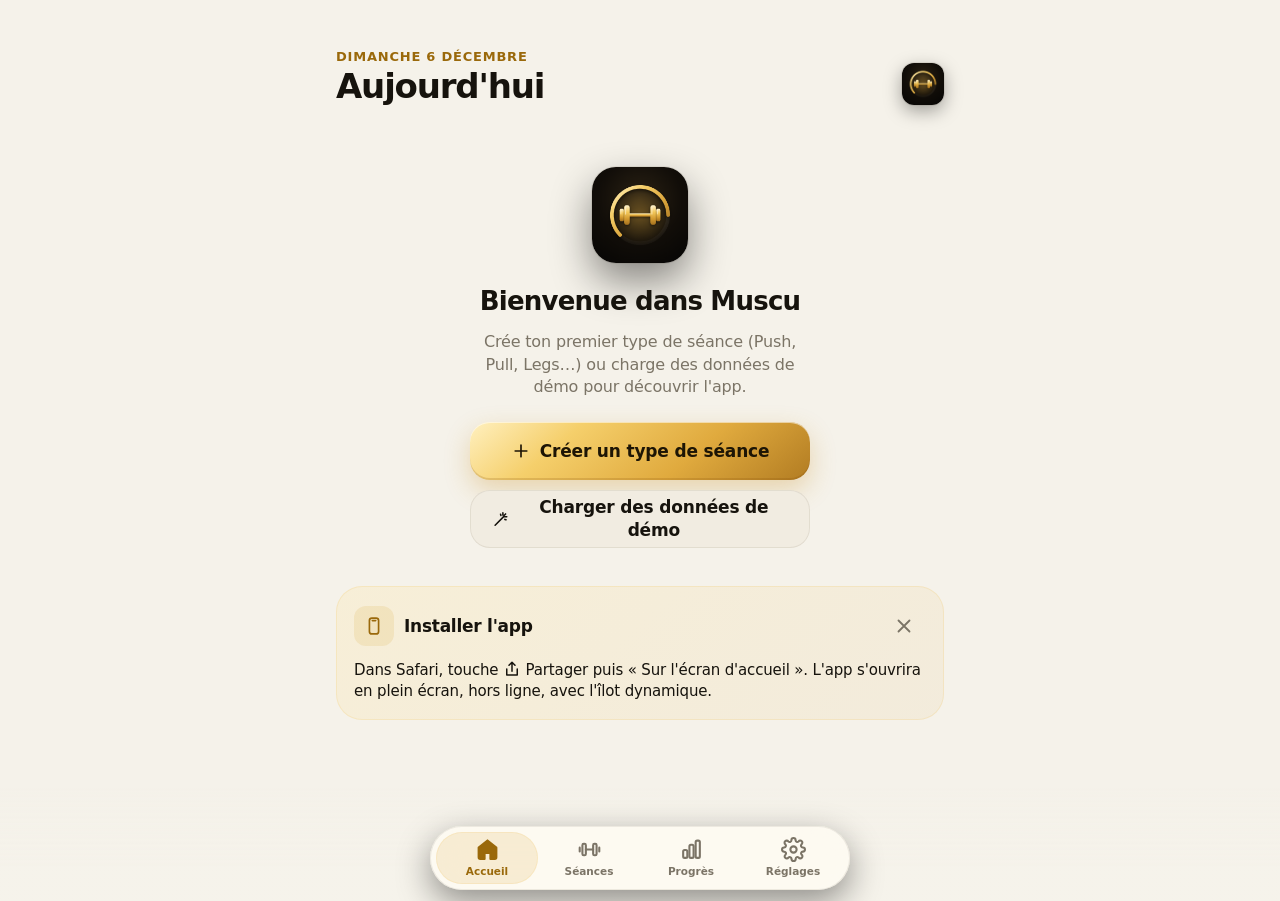
==== commit e966004a: "Muscu 2.1 : muscles, disques, échauffement, supersets, Progrès (calendrier, corps, photos) - Séries " ====
--- a/index.html
+++ b/index.html
@@ -307,6 +307,7 @@
 .tile .k { font-size: 12px; color: var(--muted); font-weight: 600; display: flex; align-items: center; gap: 5px; white-space: nowrap; overflow: hidden; text-overflow: ellipsis; }
 .tile .k svg { width: 14px; height: 14px; color: var(--gold-text); flex: none; }
 .tile .v { font-family: var(--font-num); font-variant-numeric: tabular-nums; font-size: 22px; font-weight: 750; letter-spacing: -0.02em; white-space: nowrap; overflow: hidden; text-overflow: ellipsis; }
+.tile .delta { align-self: flex-start; }
 .tile.gold { background: var(--grad-gold-soft); box-shadow: inset 0 0 0 1px rgba(240, 195, 90, 0.18); }
 
 /* Badge record : or champagne avec reflet */
@@ -644,6 +645,141 @@
 .about-head small { color: var(--muted); font-size: 13px; }
 .install { background: var(--grad-gold-soft); box-shadow: inset 0 0 0 1px rgba(240, 195, 90, 0.2); }
 
+/* ---------- v2.1 : ajouts ---------- */
+.page > .segmented.top { margin-bottom: 2px; }
+.week-card { gap: 14px; }
+.mini-row { display: flex; align-items: center; gap: 12px; }
+.mini-row .txt { flex: 1; min-width: 0; }
+.mini-row .t { font-size: 17px; font-weight: 700; letter-spacing: -0.015em; }
+.mini-row .s { font-size: 13.5px; color: var(--muted); }
+
+/* Calendrier mensuel */
+.cal-head { display: flex; align-items: center; justify-content: space-between; }
+.cal-head h2 { margin: 0; font-size: 19px; font-weight: 800; letter-spacing: -0.02em; }
+.cal-head .nav-arrows { display: flex; gap: 4px; }
+.cal-head .icon-btn { width: 36px; height: 36px; border-radius: 50%; background: var(--surface-2); color: var(--gold-text); }
+.cal-head .icon-btn svg { width: 18px; height: 18px; }
+.cal { display: grid; grid-template-columns: repeat(7, 1fr); gap: 4px 0; text-align: center; }
+.cal .dow { font-size: 11px; font-weight: 700; color: var(--faint); padding-bottom: 4px; }
+.cal .d { position: relative; height: 38px; display: grid; place-items: center; font-family: var(--font-num); font-size: 15px; font-weight: 600; color: var(--muted); border: 0; background: none; padding: 0; }
+.cal .d span { width: 34px; height: 34px; border-radius: 50%; display: grid; place-items: center; }
+.cal .d.on { color: var(--gold-ink); font-weight: 800; }
+.cal .d.on span { background: var(--grad-gold); box-shadow: 0 3px 10px rgba(230, 170, 60, 0.28); }
+.cal .d.today:not(.on) span { box-shadow: inset 0 0 0 2px var(--gold); color: var(--fg); }
+.cal .d.future { opacity: 0.4; }
+.cal .d.pr::after { content: ""; position: absolute; top: 1px; right: calc(50% - 19px); width: 9px; height: 9px; border-radius: 50%; background: var(--fg); box-shadow: 0 0 0 2px var(--surface); }
+
+/* Silhouette musculaire */
+.body-maps { display: grid; grid-template-columns: 1fr 1fr; gap: 8px; align-items: end; }
+.body-map { display: flex; flex-direction: column; align-items: center; gap: 6px; }
+.body-map svg { width: 100%; max-width: 150px; height: auto; }
+.body-map small { font-size: 11px; font-weight: 700; color: var(--faint); letter-spacing: 0.07em; text-transform: uppercase; }
+.body-map .base { fill: var(--surface-3); }
+.body-map .m { transition: fill 0.4s; }
+.legend { display: flex; align-items: center; gap: 8px; justify-content: center; font-size: 12px; color: var(--muted); font-weight: 600; }
+.legend i { display: block; width: 90px; height: 8px; border-radius: 99px; background: linear-gradient(90deg, var(--surface-3), rgba(240,195,90,.35), var(--gold)); }
+.mbars { display: flex; flex-direction: column; }
+.mbar { display: grid; grid-template-columns: 88px 1fr 34px; align-items: center; gap: 10px; min-height: 40px; }
+.mbar + .mbar { border-top: 1px solid var(--line); }
+.mbar .n { font-size: 15px; font-weight: 600; }
+.mbar .v { text-align: right; font-family: var(--font-num); font-weight: 800; font-variant-numeric: tabular-nums; }
+.mbar .track { position: relative; height: 10px; border-radius: 99px; background: var(--surface-3); overflow: hidden; }
+.mbar .zone { position: absolute; top: 0; bottom: 0; background: rgba(240, 195, 90, 0.12); border-left: 1px dashed rgba(240,195,90,.45); border-right: 1px dashed rgba(240,195,90,.45); }
+.mbar .fill { position: absolute; left: 0; top: 0; bottom: 0; border-radius: 99px; background: var(--grad-gold); transition: width 0.6s var(--ease); }
+.mbar .fill.low { background: var(--faint); }
+.mbar.zero .n, .mbar.zero .v { color: var(--faint); }
+
+/* Corps */
+.big-stat { display: flex; align-items: baseline; gap: 10px; flex-wrap: wrap; }
+.big-stat b { font-family: var(--font-num); font-size: 44px; font-weight: 800; letter-spacing: -0.03em; line-height: 1; }
+.big-stat small { font-size: 16px; color: var(--muted); font-weight: 600; }
+.photos { display: grid; grid-template-columns: repeat(3, 1fr); gap: 6px; }
+.photos button { position: relative; aspect-ratio: 3 / 4; border: 0; padding: 0; border-radius: 14px; overflow: hidden; background: var(--surface-2); box-shadow: inset 0 0 0 1px var(--line); }
+.photos img { width: 100%; height: 100%; object-fit: cover; display: block; }
+.photos button span { position: absolute; left: 6px; bottom: 6px; padding: 2px 7px; border-radius: 99px; background: rgba(0,0,0,.55); color: #fff; font-size: 11px; font-weight: 700; -webkit-backdrop-filter: blur(8px); backdrop-filter: blur(8px); }
+.photos .add { display: grid; place-items: center; color: var(--gold-text); }
+.photos .add svg { width: 28px; height: 28px; }
+.photo-full { width: 100%; border-radius: 20px; display: block; max-height: 62vh; object-fit: contain; background: #000; }
+.form-grid { display: grid; grid-template-columns: 1fr 1fr; gap: 10px; }
+.form-grid .field label { font-size: 12px; }
+.input.sm { min-height: 48px; padding: 12px 13px; font-family: var(--font-num); font-weight: 700; font-size: 18px; }
+
+/* Saisie d'une série (compacte) */
+.big-pair { display: grid; grid-template-columns: 1fr 1.25fr; gap: 10px; }
+.big-pair .big-field { padding: 12px 10px; gap: 8px; }
+.big-pair .big-input { font-size: 50px; }
+.steps.g2 { grid-auto-flow: row; grid-template-columns: 1fr 1fr; }
+.steps.g2 button, .big-pair .steps button { min-height: 46px; font-size: 16px; border-radius: 14px; }
+.plates { display: flex; align-items: center; gap: 12px; min-height: 52px; padding: 8px 14px; border-radius: 18px; background: var(--surface-2); box-shadow: inset 0 0 0 1px var(--line); }
+.plates .bar { display: flex; align-items: center; height: 40px; flex: none; }
+.plates .bar .sleeve { width: 22px; height: 6px; border-radius: 2px; background: var(--faint); }
+.plates .bar .plate { width: 7px; margin-left: 2px; border-radius: 2px; background: var(--grad-gold); box-shadow: inset 0 0 0 1px rgba(0,0,0,.25); }
+.plates .bar .collar { width: 5px; height: 12px; margin-left: 2px; border-radius: 2px; background: var(--muted); }
+.plates .bar .end { width: 12px; height: 6px; border-radius: 2px; background: var(--faint); }
+.plates .txt { font-size: 14px; color: var(--muted); line-height: 1.3; }
+.plates .txt b { display: block; color: var(--fg); font-family: var(--font-num); font-size: 16px; font-weight: 750; }
+.rir { display: flex; align-items: center; justify-content: space-between; gap: 10px; }
+.rir > span { font-size: 15px; font-weight: 600; flex: 1; min-width: 0; }
+.rir > span small { display: block; font-size: 12px; color: var(--muted); font-weight: 500; }
+.rir .opts { display: flex; gap: 6px; }
+.rir .opts button { width: 38px; height: 38px; border-radius: 50%; border: 0; background: var(--surface-2); font-family: var(--font-num); font-weight: 750; font-size: 15px; box-shadow: inset 0 0 0 1px var(--line); transition: transform .2s var(--spring), background .2s; }
+.rir .opts button[aria-pressed="true"] { background: var(--grad-gold); color: var(--gold-ink); box-shadow: 0 4px 12px rgba(230,170,60,.3); }
+.rir .opts button:active { transform: scale(.88); }
+.sheet-actions { display: grid; grid-template-columns: 1fr auto; gap: 8px; align-items: center; }
+.sheet-actions .btn.ghost, .sheet-actions .btn.danger { width: auto; padding: 0 14px; }
+
+/* Types de séries */
+.set-label .tdot { display: block; width: 6px; height: 6px; border-radius: 50%; margin: 3px auto 0; }
+.set-label .tdot.drop { background: #b48cff; }
+.set-label .tdot.failure { background: var(--bad); }
+
+/* Supersets */
+.ss-link { display: flex; align-items: center; justify-content: center; gap: 6px; margin: -10px 0; height: 6px; position: relative; z-index: 2; }
+.ss-link span { display: inline-flex; align-items: center; gap: 5px; padding: 4px 10px; border-radius: 99px; background: var(--grad-gold); color: var(--gold-ink); font-size: 11px; font-weight: 800; letter-spacing: .05em; text-transform: uppercase; box-shadow: 0 4px 12px rgba(230,170,60,.3); }
+.ss-link span svg { width: 12px; height: 12px; stroke-width: 2.6; }
+.ex-card.ss { box-shadow: inset 0 0 0 1px rgba(240,195,90,.22); }
+.note-chip { display: inline-flex; align-self: flex-start; align-items: center; gap: 6px; padding: 6px 11px; border-radius: 12px; background: var(--surface-2); color: var(--fg); font-size: 13.5px; font-weight: 600; box-shadow: inset 0 0 0 1px var(--line); max-width: 100%; }
+.note-chip svg { width: 15px; height: 15px; color: var(--gold-text); flex: none; }
+
+/* Barre de repos : « Ensuite » */
+.rest-bar { flex-wrap: wrap; row-gap: 6px; }
+.rest-bar .next { flex-basis: 100%; margin: -2px 6px 2px 62px; font-size: 13px; color: var(--muted); font-weight: 600; white-space: nowrap; overflow: hidden; text-overflow: ellipsis; }
+.rest-bar .next b { color: var(--fg); font-weight: 700; }
+
+/* Record en tête de la fiche exercice */
+.pr-line { display: flex; align-items: center; gap: 12px; }
+.pr-line .medal { width: 44px; height: 44px; border-radius: 14px; display: grid; place-items: center; background: var(--grad-gold); color: var(--gold-ink); flex: none; box-shadow: var(--shadow-gold); }
+.pr-line .medal svg { width: 22px; height: 22px; }
+.pr-line b { display: block; font-family: var(--font-num); font-size: 22px; font-weight: 800; letter-spacing: -.02em; }
+.pr-line small { color: var(--muted); font-size: 13px; }
+
+/* Sélecteur de muscle */
+.chips-wrap { display: flex; flex-wrap: wrap; gap: 6px; }
+.chips-wrap button { border: 0; border-radius: 99px; min-height: 34px; padding: 0 13px; background: var(--surface-2); font-size: 14px; font-weight: 600; color: var(--muted); box-shadow: inset 0 0 0 1px var(--line); transition: transform .2s var(--spring); }
+.chips-wrap button[aria-pressed="true"] { background: var(--grad-gold); color: var(--gold-ink); box-shadow: none; font-weight: 750; }
+.chips-wrap button:active { transform: scale(.92); }
+.group { background: var(--surface-2); border-radius: 18px; padding: 2px 14px; box-shadow: inset 0 0 0 1px var(--line); }
+.group .setting-row + .setting-row, .group .stepper + .stepper, .group .stepper + .setting-row { border-top: 1px solid var(--line); }
+.group .stepper .ctl { background: var(--surface-3); }
+
+/* Recherche */
+.search-field { position: relative; }
+.search-field svg { position: absolute; left: 14px; top: 50%; transform: translateY(-50%); width: 18px; height: 18px; color: var(--muted); }
+.search-field .input { padding-left: 42px; }
+.results { display: flex; flex-direction: column; min-height: 120px; }
+.results .list-row { padding-left: 2px; }
+.results .list-row + .list-row::before { left: 54px; }
+
+/* Bandeau « Annuler » */
+.snack {
+  position: fixed; left: 50%; transform: translateX(-50%); bottom: calc(var(--tabbar-h) + var(--tabbar-gap) + 14px); z-index: 70;
+  display: flex; align-items: center; gap: 14px; padding: 8px 8px 8px 18px; border-radius: 999px; background: #000; color: #fff;
+  font-size: 15px; font-weight: 600; box-shadow: 0 12px 30px rgba(0,0,0,.45), inset 0 0 0 1px rgba(255,255,255,.08); white-space: nowrap;
+  animation: rise .4s var(--spring);
+}
+.snack.high { bottom: calc(env(safe-area-inset-bottom, 0px) + 96px); }
+.snack button { border: 0; border-radius: 99px; min-height: 36px; padding: 0 14px; background: var(--grad-gold); color: var(--gold-ink); font-weight: 750; font-size: 14px; }
+
 @keyframes rise { from { transform: translateY(30px); opacity: 0; } to { transform: none; opacity: 1; } }
 @keyframes sheet-up { from { transform: translateY(105%); } to { transform: none; } }
 @keyframes drop { from { transform: translate(-50%, -24px) scale(0.85); opacity: 0; } to { transform: translate(-50%, 0); opacity: 1; } }
@@ -699,9 +835,9 @@
   // ---------------------------------------------------------------------
   // État
   // ---------------------------------------------------------------------
-  const DEFAULT_SETTINGS = { unit: 'kg', small: 1, large: 2.5, theme: 'system', restSound: true, installHintDismissed: false };
+  const DEFAULT_SETTINGS = { unit: 'kg', small: 1, large: 2.5, bar: 20, theme: 'system', restSound: true, installHintDismissed: false };
   const state = {
-    data: { version: 1, templates: [], sessions: [] },
+    data: { version: 1, templates: [], sessions: [], body: [] },
     settings: { ...DEFAULT_SETTINGS },
     rest: { endAt: null, duration: 0 },
     ui: {
@@ -714,6 +850,8 @@
       statsVolume: false,
       metric: 'maxWeight',
       justSet: null,
+      histMode: 'journal',
+      calOffset: 0,
     },
   };
   let dataVersion = 0;
@@ -735,17 +873,17 @@
       req.onerror = () => reject(req.error);
     });
   }
-  function idbGet() {
+  function idbGet(key = 'state') {
     return new Promise((resolve, reject) => {
-      const req = idb.transaction('kv', 'readonly').objectStore('kv').get('state');
+      const req = idb.transaction('kv', 'readonly').objectStore('kv').get(key);
       req.onsuccess = () => resolve(req.result || null);
       req.onerror = () => reject(req.error);
     });
   }
-  function idbPut(value) {
+  function idbPut(value, key = 'state') {
     return new Promise((resolve, reject) => {
       const tx = idb.transaction('kv', 'readwrite');
-      tx.objectStore('kv').put(value, 'state');
+      tx.objectStore('kv').put(value, key);
       tx.oncomplete = () => resolve();
       tx.onerror = () => reject(tx.error);
     });
@@ -765,8 +903,10 @@
         if (!best || String(parsed.savedAt || '') > String(best.savedAt || '')) best = parsed;
       } catch (_) { /* copie illisible : ignorée */ }
     }
+    try { if (idb) photos = (await idbGet('photos')) || []; } catch (_) { photos = []; }
     if (!best) return;
     state.data = best.data;
+    if (!Array.isArray(state.data.body)) state.data.body = [];
     if (best.settings) state.settings = { ...DEFAULT_SETTINGS, ...best.settings };
     if (best.rest) state.rest = best.rest;
   }
@@ -784,6 +924,12 @@
     const payload = snapshot();
     try { localStorage.setItem(LS_KEY, payload); } catch (_) { /* rien */ }
     if (idb) idbPut(payload).catch(() => {});
+  }
+  /** Photos de progression : stockées à part (IndexedDB seulement, trop lourdes pour localStorage). */
+  let photos = [];
+  function savePhotos() {
+    if (!idb) { toast('Photos non sauvegardées sur cet appareil'); return; }
+    idbPut(photos, 'photos').catch(() => toast('Espace insuffisant pour la photo'));
   }
   const snapshot = () => JSON.stringify({ data: state.data, settings: state.settings, rest: state.rest, savedAt: nowISO() });
 
@@ -986,7 +1132,10 @@
     const reps = sets.filter((x) => Math.abs((x.weight || 0) - top) < EPS).map((x) => x.reps || 0);
     const summary = new Set(reps).size === 1 ? `${reps.length}×${reps[0]}` : reps.join('·');
     const increase = Math.min(...reps) >= se.repMax;
-    return { kind: increase ? 'increase' : 'reps', last: top, target: increase ? top + toKg(S().large) : top, summary };
+    const rirs = sets.filter((x) => Math.abs((x.weight || 0) - top) < EPS && x.rir != null).map((x) => x.rir);
+    const hard = rirs.length && rirs.reduce((a, b) => a + b, 0) / rirs.length <= 0.5;
+    const inc = hard ? S().small : S().large;
+    return { kind: increase ? 'increase' : 'reps', last: top, target: increase ? top + toKg(inc) : top, summary, hard };
   }
 
   const setVolume = (x) => (x.reps || 0) * (x.weight || 0);
@@ -1098,6 +1247,101 @@
   const existingName = (name, names) => { const k = normalize(name); return k ? names.find((n) => normalize(n) === k) || null : null; };
 
   // ---------------------------------------------------------------------
+  // Muscles et équipement (déduits du nom, modifiables dans l'exercice)
+  // ---------------------------------------------------------------------
+  const MUSCLES = [
+    ['chest', 'Pectoraux'], ['back', 'Dos'], ['shoulders', 'Épaules'], ['biceps', 'Biceps'], ['triceps', 'Triceps'],
+    ['quads', 'Quadriceps'], ['hamstrings', 'Ischios'], ['glutes', 'Fessiers'], ['calves', 'Mollets'], ['abs', 'Abdos'],
+  ];
+  const muscleLabel = (k) => (MUSCLES.find((m) => m[0] === k) || [null, 'Non classé'])[1];
+  const MUSCLE_RULES = [
+    ['hamstrings', ['leg curl', 'roumain', 'good morning', 'ischio', 'nordic']],
+    ['quads', ['leg extension', 'squat', 'presse', 'fente', 'hack', 'quadri', 'sissy']],
+    ['shoulders', ['militaire', 'developpe halteres assis', 'developpe haltere assis', 'elevation', 'oiseau', 'face pull', 'arnold', 'epaule', 'overhead', 'shoulder']],
+    ['triceps', ['triceps', 'barre au front', 'extension', 'kickback']],
+    ['chest', ['developpe', 'ecarte', 'pec', 'dips', 'pompe', 'chest', 'bench']],
+    ['back', ['traction', 'tirage', 'rowing', 'pull over', 'souleve de terre', 'shrug', 'dorsa', 'lombaire', 'deadlift', 'pull up']],
+    ['biceps', ['curl', 'biceps']],
+    ['glutes', ['hip thrust', 'fessier', 'abduct', 'glute', 'pont']],
+    ['calves', ['mollet', 'calf']],
+    ['abs', ['crunch', 'gainage', 'releve', 'abdo', 'planche', 'ab wheel']],
+  ].map(([k, words]) => [k, words.map((w) => normalize(w))]);
+  function guessMuscle(name) {
+    const n = normalize(name);
+    for (const [k, words] of MUSCLE_RULES) if (words.some((w) => n.includes(w))) return k;
+    return null;
+  }
+  const BARBELL_WORDS = ['barre', 'squat', 'souleve de terre', 'developpe couche', 'militaire', 'hip thrust', 'deadlift', 'bench'].map((w) => normalize(w));
+  function guessBarbell(name) {
+    const n = normalize(name);
+    if (/haltere|poulie|machine|smith|presse/.test(n)) return false;
+    return BARBELL_WORDS.some((w) => n.includes(w));
+  }
+  const teMuscle = (te) => (te.muscle !== undefined ? te.muscle : guessMuscle(te.name));
+  const teBarbell = (te) => (te.barbell !== undefined ? te.barbell : guessBarbell(te.name));
+  function seTE(se) { const f = se.templateExerciseID ? findTE(se.templateExerciseID) : null; return f ? f.te : null; }
+  const seMuscle = (se) => { const te = seTE(se); return te ? teMuscle(te) : guessMuscle(se.nameSnapshot); };
+  const seBarbell = (se) => { const te = seTE(se); return te ? teBarbell(te) : guessBarbell(se.nameSnapshot); };
+
+  /** Séries de travail par muscle sur les 7 derniers jours. */
+  function muscleSets(days = 7) {
+    const since = Date.now() - days * 86400000;
+    const map = Object.fromEntries(MUSCLES.map(([k]) => [k, 0]));
+    let unclassified = 0;
+    for (const s of completedSessions()) {
+      if (ts(s.startedAt) < since) continue;
+      for (const se of s.exercises) {
+        const n = workingSets(se).length;
+        if (!n) continue;
+        const k = seMuscle(se);
+        if (k && k in map) map[k] += n; else unclassified += n;
+      }
+    }
+    return { map, unclassified };
+  }
+
+  /** Disques par côté pour une charge totale (unité affichée). */
+  function plateBreakdown(total) {
+    const bar = Number(S().bar) || 20;
+    let side = (total - bar) / 2;
+    if (!(side > 0.001)) return null;
+    const plates = S().unit === 'lbs' ? [45, 35, 25, 10, 5, 2.5] : [25, 20, 15, 10, 5, 2.5, 1.25];
+    const out = [];
+    for (const p of plates) while (side >= p - 1e-6) { out.push(p); side -= p; }
+    return { plates: out, rest: Math.round(side * 2 * 100) / 100 };
+  }
+  function platesHTML(weightText) {
+    const total = parseNum(weightText);
+    const bar = Number(S().bar) || 20;
+    if (total == null) return '';
+    if (total < bar + 0.01) return `<div class="plates"><div class="txt"><b>Barre seule</b>${nf1.format(bar)} ${unitLabel()}</div></div>`;
+    const b = plateBreakdown(total);
+    if (!b) return '';
+    const max = S().unit === 'lbs' ? 45 : 25;
+    const vis = b.plates.slice(0, 8).map((p) => `<span class="plate" style="height:${Math.round(14 + 26 * (p / max))}px"></span>`).join('');
+    const counts = [];
+    b.plates.forEach((p) => { const last = counts[counts.length - 1]; if (last && last.p === p) last.n += 1; else counts.push({ p, n: 1 }); });
+    const label = counts.map((c) => (c.n > 1 ? `${c.n}×${nf1.format(c.p)}` : nf1.format(c.p))).join(' + ');
+    return `<div class="plates"><div class="bar" aria-hidden="true"><span class="sleeve"></span>${vis}<span class="collar"></span><span class="end"></span></div>
+      <div class="txt"><b>${esc(label)}</b>par côté · barre ${nf1.format(bar)} ${unitLabel()}${b.rest > 0 ? ` · ${nf1.format(b.rest)} ${unitLabel()} non faisable` : ''}</div></div>`;
+  }
+
+  /** Échauffement progressif vers la charge de travail (kg). */
+  function warmupPlan(targetKg, barbell) {
+    const barKg = toKg(Number(S().bar) || 20);
+    const step = toKg(S().unit === 'lbs' ? 5 : 2.5);
+    const round = (v) => Math.round(v / step) * step;
+    const plan = barbell ? [[barKg, 10], [targetKg * 0.5, 8], [targetKg * 0.7, 5], [targetKg * 0.85, 3]] : [[targetKg * 0.4, 12], [targetKg * 0.6, 8], [targetKg * 0.8, 4]];
+    const out = [];
+    for (const [w, r] of plan) {
+      const rw = Math.max(barbell ? barKg : 0, round(w));
+      if (rw >= targetKg - 0.01 || (out.length && rw <= out[out.length - 1].weight + 0.01)) continue;
+      out.push({ weight: rw, reps: r });
+    }
+    return out;
+  }
+
+  // ---------------------------------------------------------------------
   // Actions sur les données
   // ---------------------------------------------------------------------
   const nextSortIndex = () => Math.max(-1, ...D().templates.map((t) => t.sortIndex)) + 1;
@@ -1153,7 +1397,7 @@
       const count = Math.max(te.plannedSets + warm, prevSets.length, 1);
       const se = {
         id: uid(), templateExerciseID: te.id, orderIndex: i, nameSnapshot: te.name, note: '',
-        repMin: te.repMin, repMax: te.repMax, restSeconds: te.restSeconds, sets: [],
+        repMin: te.repMin, repMax: te.repMax, restSeconds: te.restSeconds, supersetNext: !!te.supersetNext, sets: [],
       };
       for (let k = 0; k < count; k += 1) {
         se.sets.push({ id: uid(), orderIndex: k, reps: null, weight: null, isWarmup: k < prevSets.length ? !!prevSets[k].isWarmup : false, isCompleted: false, completedAt: null });
@@ -1170,7 +1414,10 @@
     set.isCompleted = true;
     set.completedAt = nowISO();
     dataVersion += 1;
-    startRest(set.isWarmup ? Math.min(se.restSeconds, 60) : se.restSeconds);
+    const list = orderedSE(session);
+    const inChain = se.supersetNext && list.findIndex((x) => x.id === se.id) < list.length - 1;
+    if (inChain && !set.isWarmup) stopRest();
+    else startRest(set.isWarmup ? Math.min(se.restSeconds, 60) : se.restSeconds);
     const after = records(se, session);
     const gained = { weight: after.weight && !before.weight, oneRM: after.oneRM && !before.oneRM, volume: after.volume && !before.volume };
     if (!set.isWarmup && (gained.weight || gained.oneRM || gained.volume)) {
@@ -1320,7 +1567,7 @@
   }
 
   function exportJSON() {
-    const backup = { version: 1, exportedAt: nowISO(), templates: D().templates, sessions: D().sessions };
+    const backup = { version: 1, exportedAt: nowISO(), templates: D().templates, sessions: D().sessions, body: D().body || [] };
     shareFile(`muscu-sauvegarde-${fileStamp()}.json`, 'application/json', JSON.stringify(backup, null, 2));
   }
 
@@ -1356,6 +1603,7 @@
         id: String(e.id || uid()), name: String(e.name || 'Exercice'), orderIndex: Number.isFinite(e.orderIndex) ? e.orderIndex : k,
         plannedSets: e.plannedSets || 3, repMin: e.repMin || 8, repMax: e.repMax || 10, restSeconds: e.restSeconds || 120,
         note: e.note || '', isArchived: !!e.isArchived,
+        ...(e.muscle !== undefined ? { muscle: e.muscle } : {}), ...(e.barbell !== undefined ? { barbell: !!e.barbell } : {}), ...(e.supersetNext ? { supersetNext: true } : {}),
       })),
     }));
     const sessions = b.sessions.map((s) => ({
@@ -1363,15 +1611,21 @@
       startedAt: s.startedAt, endedAt: s.endedAt || s.startedAt, note: s.note || '',
       exercises: (s.exercises || []).map((se, k) => ({
         id: String(se.id || uid()), templateExerciseID: se.templateExerciseID || null, orderIndex: Number.isFinite(se.orderIndex) ? se.orderIndex : k,
-        nameSnapshot: String(se.nameSnapshot || 'Exercice'), note: se.note || '', repMin: se.repMin || 8, repMax: se.repMax || 10, restSeconds: se.restSeconds || 120,
+        nameSnapshot: String(se.nameSnapshot || 'Exercice'), note: se.note || '', repMin: se.repMin || 8, repMax: se.repMax || 10, restSeconds: se.restSeconds || 120, supersetNext: !!se.supersetNext,
         sets: (se.sets || []).map((x, j) => ({
           id: String(x.id || uid()), orderIndex: Number.isFinite(x.orderIndex) ? x.orderIndex : j,
           reps: Number.isFinite(x.reps) ? x.reps : null, weight: Number.isFinite(x.weight) ? x.weight : null,
           isWarmup: !!x.isWarmup, isCompleted: !!x.isCompleted, completedAt: x.completedAt || null,
+          ...(x.setType ? { setType: x.setType } : {}), ...(Number.isFinite(x.rir) ? { rir: x.rir } : {}),
         })),
       })),
     })).filter((s) => s.startedAt);
-    return { version: 1, templates, sessions };
+    const body = (Array.isArray(b.body) ? b.body : []).filter((m) => m && m.date).map((m) => ({
+      id: String(m.id || uid()), date: m.date,
+      weight: Number.isFinite(m.weight) ? m.weight : null, waist: Number.isFinite(m.waist) ? m.waist : null,
+      arm: Number.isFinite(m.arm) ? m.arm : null, chest: Number.isFinite(m.chest) ? m.chest : null, thigh: Number.isFinite(m.thigh) ? m.thigh : null,
+    }));
+    return { version: 1, templates, sessions, body };
   }
 
   // ---------------------------------------------------------------------
@@ -1427,6 +1681,13 @@
       }
     }
     for (const t of built) for (const e of t.exercises) { delete e._start; delete e._step; }
+    if (!D().body) D().body = [];
+    if (!D().body.length) {
+      for (let w = weeks; w >= 0; w -= 1) {
+        const d = new Date(); d.setDate(d.getDate() - 7 * w); d.setHours(8, 0, 0, 0);
+        D().body.push({ id: uid(), date: d.toISOString(), weight: Math.round((72 + (weeks - w) * 0.35 + (rand() - 0.5) * 0.4) * 10) / 10, waist: w % 2 === 0 ? 80 + Math.round((weeks - w) * 0.2) : null, arm: w % 2 === 0 ? Math.round((34 + (weeks - w) * 0.15) * 10) / 10 : null, chest: null, thigh: null });
+      }
+    }
   }
 
   // ---------------------------------------------------------------------
@@ -1480,6 +1741,15 @@
     island: '<rect x="3" y="8" width="18" height="8" rx="4"/><circle cx="16.5" cy="12" r="1.3" fill="currentColor" stroke="none"/>',
     sparkle: '<path d="M12 3.5c.6 3.9 2.6 5.9 6.5 6.5-3.9.6-5.9 2.6-6.5 6.5-.6-3.9-2.6-5.9-6.5-6.5 3.9-.6 5.9-2.6 6.5-6.5z"/><path d="M19 15.5c.3 1.6 1 2.3 2.5 2.5-1.5.3-2.2 1-2.5 2.5-.3-1.5-1-2.2-2.5-2.5 1.5-.2 2.2-.9 2.5-2.5z"/>',
     plusSmall: '<path d="M12 6v12M6 12h12"/>',
+    search: '<circle cx="11" cy="11" r="7"/><path d="m20 20-3.6-3.6"/>',
+    left: '<path d="M15 5l-7 7 7 7"/>',
+    camera: '<path d="M4 8h3l2-3h6l2 3h3v11H4z"/><circle cx="12" cy="13" r="3.5"/>',
+    body: '<circle cx="12" cy="4.5" r="2.2"/><path d="M5 9l7-1.5L19 9M12 7.5v7M9 21l3-6.5 3 6.5"/>',
+    muscle: '<path d="M5 14c0-5 3-9 7-10 1 2 0 4-2 5 3 0 6 2 7 5 1 3-1 6-4 6H9c-2 0-4-2-4-6z"/>',
+    link: '<path d="M7 8V5M17 8V5M7 16v3M17 16v3M5 8h14v8H5z"/>',
+    swap: '<path d="M7 4 3 8l4 4M3 8h14M17 20l4-4-4-4M21 16H7"/>',
+    plate: '<circle cx="12" cy="12" r="9"/><circle cx="12" cy="12" r="2.5"/>',
+    ruler: '<path d="M3 17 17 3l4 4L7 21z"/><path d="m7 13 2 2M10 10l2 2M13 7l2 2"/>',
   };
   P.gearFill = P.gear.replace('<circle cx="12" cy="12" r="3"/><path ', '<path fill="currentColor" ') + '<circle cx="12" cy="12" r="3.1" fill="var(--surface-2)" stroke="none"/>';
   const icon = (name, cls = '') => `<svg class="${cls}" viewBox="0 0 24 24" fill="none" stroke="currentColor" stroke-width="2" stroke-linecap="round" stroke-linejoin="round" aria-hidden="true">${P[name] || ''}</svg>`;
@@ -1637,22 +1907,16 @@
       const stats = weeklyStats();
       const cur = stats[stats.length - 1];
       const streak = weekStreak();
-      html += `<section class="card">
-        <div class="row-between"><h2 class="h3">Ta semaine</h2>${streak ? `<span class="chip-btn" style="pointer-events:none">${icon('flame')}${plural(streak, 'semaine')}</span>` : ''}</div>
+      html += `<button class="card week-card" data-action="goMuscles" aria-label="Ta semaine, voir le détail par muscle">
+        <div class="row-between"><h2 class="h3">Ta semaine</h2>${icon('chevron', 'chev')}</div>
         ${weekStrip()}
-        <div class="tiles">${tile('Séances', String(cur.sessions), 'dumbbell')}${tile('Volume', fmtVolShort(cur.volume), 'layers')}${tile('Régularité', `${streak} sem.`, 'flame')}</div>
-      </section>`;
+        <div class="tiles">${tile('Séances', String(cur.sessions), 'dumbbell')}${tile('Volume', fmtVolShort(cur.volume), 'layers')}${tile('Régularité', `${streak} sem.`, 'flame', streak >= 4 ? 'gold' : '')}</div>
+      </button>`;
       const s = done[0];
       const rc = recordCount(s);
-      html += `<button class="card" data-action="openSession" data-id="${esc(s.id)}">
-        <div class="row-between"><p class="eyebrow">Dernière séance</p>${icon('chevron', 'chev')}</div>
-        <div style="display:flex;align-items:center;gap:12px">${mono(s.templateNameSnapshot)}<div style="flex:1;min-width:0"><h2 class="h2">${esc(s.templateNameSnapshot)}</h2><p class="p small">${esc(cap(fmtRelative(s.startedAt)))} · ${esc(fmtDuration(sessionDuration(s)))}</p></div>${rc ? prBadge() : ''}</div>
-        <div class="tiles">${tile('Séries', String(workingCount(s)), 'layers')}${tile('Volume', fmtVolShort(totalVolume(s)), 'dumbbell')}${tile('Records', String(rc), 'trophy', rc ? 'gold' : '')}</div>
+      html += `<button class="card" data-action="openSession" data-id="${esc(s.id)}" style="padding:14px 16px">
+        <div class="mini-row">${mono(s.templateNameSnapshot)}<div class="txt"><p class="eyebrow" style="margin-bottom:2px">Dernière séance</p><div class="t">${esc(s.templateNameSnapshot)}</div><div class="s">${esc(cap(fmtRelative(s.startedAt)))} · ${esc(fmtDuration(sessionDuration(s)))} · ${esc(fmtVolShort(totalVolume(s)))}</div></div>${rc ? prBadge() : ''}${icon('chevron', 'chev')}</div>
       </button>`;
-      html += `<section class="card">
-        <div class="row-between"><h2 class="h3">8 semaines</h2><div style="width:176px">${segmented('statsMode', 'mode', [['sessions', 'Séances'], ['volume', 'Volume']], state.ui.statsVolume ? 'volume' : 'sessions')}</div></div>
-        ${barChart(stats, state.ui.statsVolume)}
-      </section>`;
     }
     html += installHint();
     return head() + `<main class="page">${html}</main>`;
@@ -1695,7 +1959,7 @@
       const trailing = state.ui.reorder
         ? `<button class="icon-btn" data-action="moveTE" data-t="${esc(t.id)}" data-id="${esc(e.id)}" data-dir="-1" ${i === 0 ? 'disabled' : ''} aria-label="Monter">${icon('up')}</button><button class="icon-btn" data-action="moveTE" data-t="${esc(t.id)}" data-id="${esc(e.id)}" data-dir="1" ${i === list.length - 1 ? 'disabled' : ''} aria-label="Descendre">${icon('down')}</button>`
         : '';
-      return `<div class="list-row"><button class="list-main" data-action="editTE" data-t="${esc(t.id)}" data-id="${esc(e.id)}"><span class="mono dim">${i + 1}</span><div class="txt"><div class="t">${esc(e.name)}</div><div class="s">${e.plannedSets} × ${e.repMin}–${e.repMax} · repos ${esc(fmtRest(e.restSeconds))}${e.note ? ` · ${esc(e.note)}` : ''}</div></div>${state.ui.reorder ? '' : icon('chevron', 'chev')}</button>${trailing}</div>`;
+      return `<div class="list-row"><button class="list-main" data-action="editTE" data-t="${esc(t.id)}" data-id="${esc(e.id)}"><span class="mono dim">${i + 1}</span><div class="txt"><div class="t">${esc(e.name)}</div><div class="s">${e.plannedSets} × ${e.repMin}–${e.repMax} · ${esc(muscleLabel(teMuscle(e)))}${e.supersetNext && i < list.length - 1 ? ' · <span class="gold-text">Superset ↓</span>' : ''}</div></div>${state.ui.reorder ? '' : icon('chevron', 'chev')}</button>${trailing}</div>`;
     }).join('');
     const right = list.length > 1 ? `<button class="bar-btn ${state.ui.reorder ? 'strong' : ''}" data-action="toggleReorder">${state.ui.reorder ? 'OK' : 'Ordre'}</button>` : '';
     return topbar(t.name || 'Type de séance', { left: backBtn(), right }) + `<main class="page">
@@ -1708,23 +1972,164 @@
   }
 
   function viewHistory() {
+    const mode = state.ui.histMode;
+    const right = `<button class="bar-btn icon glassy" data-action="openSearch" aria-label="Rechercher un exercice">${icon('search')}</button>`;
+    const seg = segmented('histMode', 'mode', [['journal', 'Journal'], ['muscles', 'Muscles'], ['body', 'Corps']], mode).replace('class="segmented"', 'class="segmented top"');
+    const body = mode === 'muscles' ? viewMuscles() : mode === 'body' ? viewBody() : viewJournal();
+    return topbarLarge('Progrès', '', right) + `<main class="page">${seg}${body}</main>`;
+  }
+
+  function sessionRow(s) {
+    return `<div class="list-row"><button class="list-main" data-action="openSession" data-id="${esc(s.id)}">${dateMono(s.startedAt)}<div class="txt"><div class="t">${esc(s.templateNameSnapshot)}</div><div class="s">${esc(fmtDuration(sessionDuration(s)))} · ${esc(fmtVolShort(totalVolume(s)))}</div></div>${recordCount(s) ? prBadge() : ''}${icon('chevron', 'chev')}</button></div>`;
+  }
+
+  function viewJournal() {
     const done = completedSessions();
-    if (!done.length) return topbarLarge('Historique') + `<main class="page">${empty('trend', "Pas encore d'historique", 'Tes séances terminées apparaîtront ici, classées par type de séance.')}</main>`;
-    const temps = D().templates.filter((t) => templateSessions(t).length)
-      .sort((a, b) => (a.isArchived - b.isArchived) || (a.sortIndex - b.sortIndex));
+    if (!done.length) return empty('trend', "Pas encore d'historique", 'Tes séances terminées apparaîtront ici, avec ton calendrier et ton bilan du mois.');
+    const off = state.ui.calOffset;
+    const base = new Date(); base.setDate(1); base.setHours(0, 0, 0, 0); base.setMonth(base.getMonth() + off);
+    const y = base.getFullYear(), m = base.getMonth();
+    const inMonth = (iso, yy, mm) => { const d = new Date(iso); return d.getFullYear() === yy && d.getMonth() === mm; };
+    const list = done.filter((s) => inMonth(s.startedAt, y, m));
+    const pb = new Date(y, m - 1, 1);
+    // Mois en cours : comparaison à date égale (du 1er au même jour du mois précédent)
+    const cutDay = off === 0 ? new Date().getDate() : 31;
+    const prev = done.filter((s) => inMonth(s.startedAt, pb.getFullYear(), pb.getMonth()) && new Date(s.startedAt).getDate() <= cutDay);
+    const byDay = new Map();
+    for (const s of list) { const d = new Date(s.startedAt).getDate(); if (!byDay.has(d)) byDay.set(d, []); byDay.get(d).push(s); }
+    const today = new Date(); today.setHours(0, 0, 0, 0);
+    const lead = (base.getDay() + 6) % 7, days = new Date(y, m + 1, 0).getDate();
+    let cells = ['L', 'M', 'M', 'J', 'V', 'S', 'D'].map((l) => `<span class="dow">${l}</span>`).join('');
+    for (let i = 0; i < lead; i += 1) cells += '<span></span>';
+    for (let d = 1; d <= days; d += 1) {
+      const date = new Date(y, m, d), ss = byDay.get(d);
+      const cls = `d${ss ? ' on' : ''}${date.getTime() === today.getTime() ? ' today' : ''}${date > today ? ' future' : ''}${ss && ss.some((x) => recordCount(x)) ? ' pr' : ''}`;
+      cells += ss
+        ? `<button class="${cls}" data-action="openSession" data-id="${esc(ss[0].id)}" aria-label="${esc(`${d} : ${ss[0].templateNameSnapshot}`)}"><span>${d}</span></button>`
+        : `<span class="${cls}"><span>${d}</span></span>`;
+    }
+    const vol = list.reduce((a, s) => a + totalVolume(s), 0), pvol = prev.reduce((a, s) => a + totalVolume(s), 0);
+    const rec = list.reduce((a, s) => a + recordCount(s), 0);
+    const monthName = cap(base.toLocaleDateString('fr-FR', { month: 'long', year: 'numeric' }));
+    const cmp = (a, b) => (prev.length ? deltaLabel(a - b, String(Math.abs(Math.round((a - b) * 10) / 10))) : '');
+    const temps = D().templates.filter((t) => templateSessions(t).length).sort((a, b) => (a.isArchived - b.isArchived) || (a.sortIndex - b.sortIndex));
     const tRows = temps.map((t) => {
-      const list = templateSessions(t);
-      return `<div class="list-row"><button class="list-main" data-action="openTemplateHistory" data-id="${esc(t.id)}">${mono(t.name, t.isArchived)}<div class="txt"><div class="t">${esc(t.name)} ${t.isArchived ? '<span class="tag">Archivé</span>' : ''}</div><div class="s">${plural(list.length, 'séance')} · ${esc(fmtRelative(list[0].startedAt))}</div></div>${icon('chevron', 'chev')}</button></div>`;
+      const l = templateSessions(t);
+      return `<div class="list-row"><button class="list-main" data-action="openTemplateHistory" data-id="${esc(t.id)}">${mono(t.name, t.isArchived)}<div class="txt"><div class="t">${esc(t.name)} ${t.isArchived ? '<span class="tag">Archivé</span>' : ''}</div><div class="s">${plural(l.length, 'séance')} · ${esc(fmtRelative(l[0].startedAt))}</div></div>${icon('chevron', 'chev')}</button></div>`;
     }).join('');
-    const sessionRow = (s) => `<div class="list-row"><button class="list-main" data-action="openSession" data-id="${esc(s.id)}">${dateMono(s.startedAt)}<div class="txt"><div class="t">${esc(s.templateNameSnapshot)}</div><div class="s">${esc(cap(fmtRelative(s.startedAt)))} · ${esc(fmtDuration(sessionDuration(s)))} · ${esc(fmtVol(totalVolume(s)))}</div></div>${recordCount(s) ? prBadge() : ''}${icon('chevron', 'chev')}</button></div>`;
-    const orphans = done.filter((s) => !s.templateID || !tById(s.templateID));
-    const totalVol = done.reduce((a, s) => a + totalVolume(s), 0);
-    return topbarLarge('Historique', `${plural(done.length, 'séance')} au total`) + `<main class="page">
-      <div class="tiles">${tile('Séances', String(done.length), 'dumbbell')}${tile('Volume', fmtVolShort(totalVol), 'layers')}${tile('Records', String(done.reduce((a, s) => a + recordCount(s), 0)), 'trophy', 'gold')}</div>
-      <p class="section-label">Par type de séance</p><section class="card flush">${tRows}</section>
-      <p class="section-label">Dernières séances</p><section class="card flush">${done.slice(0, 10).map(sessionRow).join('')}</section>
-      ${orphans.length ? `<p class="section-label">Sans type de séance</p><section class="card flush">${orphans.map(sessionRow).join('')}</section>` : ''}
-    </main>`;
+    const orphans = list.filter((s) => !s.templateID || !tById(s.templateID));
+    return `<section class="card">
+        <div class="cal-head"><h2>${esc(monthName)}</h2><div class="nav-arrows">
+          <button class="icon-btn" data-action="calMonth" data-dir="-1" aria-label="Mois précédent">${icon('left')}</button>
+          <button class="icon-btn" data-action="calMonth" data-dir="1" aria-label="Mois suivant" ${off >= 0 ? 'disabled' : ''}>${icon('chevron')}</button></div></div>
+        <div class="cal">${cells}</div>
+        <div class="tiles">
+          <div class="tile"><div class="k">${icon('dumbbell')}Séances</div><div class="v">${list.length}</div>${cmp(list.length, prev.length)}</div>
+          <div class="tile"><div class="k">${icon('layers')}Volume</div><div class="v">${esc(fmtVolShort(vol))}</div>${prev.length ? deltaLabel(vol - pvol, fmtVolShort(Math.abs(vol - pvol))) : ''}</div>
+          <div class="tile ${rec ? 'gold' : ''}"><div class="k">${icon('trophy')}Records</div><div class="v">${rec}</div></div>
+        </div>
+      </section>
+      ${list.length ? `<p class="section-label">Séances de ${esc(base.toLocaleDateString('fr-FR', { month: 'long' }))}</p><section class="card flush">${list.map(sessionRow).join('')}</section>` : '<p class="footnote" style="text-align:center;margin-top:4px">Aucune séance ce mois-ci.</p>'}
+      ${orphans.length ? '<p class="footnote">Certaines séances viennent d\'un type supprimé.</p>' : ''}
+      <p class="section-label">Par type de séance</p><section class="card flush">${tRows}</section>`;
+  }
+
+  // Silhouette stylisée (vue de face / de dos) colorée selon les séries
+  function bodyMapSVG(side, map) {
+    const fill = (k) => {
+      const v = map[k] || 0;
+      if (!v) return 'var(--surface-3)';
+      const a = 0.28 + 0.72 * Math.min(1, v / 16);
+      return `rgba(240, 195, 90, ${a.toFixed(2)})`;
+    };
+    const m = (k, d) => `<path class="m" d="${d}" fill="${fill(k)}"><title>${esc(muscleLabel(k))} : ${map[k] || 0} séries</title></path>`;
+    const sym = (k, d, dm) => m(k, d) + m(k, dm);
+    const base = `<circle class="base" cx="60" cy="18" r="12"/><rect class="base" x="54" y="28" width="12" height="9" rx="4"/>
+      <path class="base" d="M26 108c-4 10-6 22-6 32l8 1c2-10 5-20 8-30z"/><path class="base" d="M94 108c4 10 6 22 6 32l-8 1c-2-10-5-20-8-30z"/>
+      <path class="base" d="M44 186c-2 16-2 32 0 44h10c1-14 1-30-1-44z"/><path class="base" d="M76 186c2 16 2 32 0 44H66c-1-14-1-30 1-44z"/>`;
+    const front = base
+      + sym('shoulders', 'M40 40c-8 1-14 7-15 16 4 2 9 2 13-1 2-5 3-10 2-15z', 'M80 40c8 1 14 7 15 16-4 2-9 2-13-1-2-5-3-10-2-15z')
+      + sym('chest', 'M59 42H44c-4 3-6 9-5 16 2 6 9 9 20 7z', 'M61 42h15c4 3 6 9 5 16-2 6-9 9-20 7z')
+      + sym('biceps', 'M25 58c-3 9-3 20 0 30 3 3 7 3 10 0 2-9 2-18-1-28-3-3-6-4-9-2z', 'M95 58c3 9 3 20 0 30-3 3-7 3-10 0-2-9-2-18 1-28 3-3 6-4 9-2z')
+      + m('abs', 'M48 68h24c1 14 0 30-3 44H51c-3-14-4-30-3-44z')
+      + sym('quads', 'M45 120c-6 16-7 40-3 62h13c4-18 5-40 3-60-4-3-9-4-13-2z', 'M75 120c6 16 7 40 3 62H65c-4-18-5-40-3-60 4-3 9-4 13-2z')
+      + '<path class="base" d="M50 114h20l-4 8H54z"/>';
+    const back = base
+      + sym('shoulders', 'M40 40c-8 1-14 7-15 16 4 2 9 2 13-1 2-5 3-10 2-15z', 'M80 40c8 1 14 7 15 16-4 2-9 2-13-1-2-5-3-10-2-15z')
+      + m('back', 'M44 40h32c6 8 6 22 2 36-4 12-10 22-18 28-8-6-14-16-18-28-4-14-4-28 2-36z')
+      + sym('triceps', 'M25 58c-3 9-3 20 0 30 3 3 7 3 10 0 2-9 2-18-1-28-3-3-6-4-9-2z', 'M95 58c3 9 3 20 0 30-3 3-7 3-10 0-2-9-2-18 1-28 3-3 6-4 9-2z')
+      + sym('glutes', 'M59 110H47c-4 4-5 12-3 18 4 4 10 5 15 2z', 'M61 110h12c4 4 5 12 3 18-4 4-10 5-15 2z')
+      + sym('hamstrings', 'M45 134c-4 14-4 32-2 48h12c3-15 3-32 1-46-4-3-8-4-11-2z', 'M75 134c4 14 4 32 2 48H65c-3-15-3-32-1-46 4-3 8-4 11-2z')
+      + sym('calves', 'M44 188c-3 10-3 22 0 32h9c2-10 2-22 0-32z', 'M76 188c3 10 3 22 0 32h-9c-2-10-2-22 0-32z');
+    return `<svg viewBox="0 0 120 236" role="img" aria-label="Muscles travaillés, vue ${side === 'front' ? 'de face' : 'de dos'}">${side === 'front' ? front : back}</svg>`;
+  }
+
+  function viewMuscles() {
+    if (!completedSessions().length) return empty('muscle', 'Pas encore de données', 'Termine une séance pour voir quels muscles tu as travaillés.');
+    const { map, unclassified } = muscleSets(7);
+    const max = Math.max(24, ...Object.values(map));
+    const zone = `left:${(10 / max) * 100}%;width:${(10 / max) * 100}%`;
+    const bars = MUSCLES.map(([k, l]) => {
+      const v = map[k];
+      return `<div class="mbar${v ? '' : ' zero'}"><span class="n">${esc(l)}</span><span class="track"><span class="zone" style="${zone}"></span><span class="fill${v && v < 10 ? ' low' : ''}" style="width:${(v / max) * 100}%"></span></span><span class="v">${v}</span></div>`;
+    }).join('');
+    const low = MUSCLES.filter(([k]) => map[k] < 10).map(([, l]) => l);
+    const stats = weeklyStats();
+    return `<section class="card">
+        <div class="row-between"><h2 class="h3">7 derniers jours</h2><span class="p small">séries de travail</span></div>
+        <div class="body-maps"><div class="body-map">${bodyMapSVG('front', map)}<small>Face</small></div><div class="body-map">${bodyMapSVG('back', map)}<small>Dos</small></div></div>
+        <div class="legend"><span>0</span><i></i><span>16+</span></div>
+      </section>
+      <section class="card" style="padding-block:10px">
+        <div class="mbars">${bars}</div>
+      </section>
+      <p class="footnote">Zone dorée : repère courant de 10 à 20 séries par muscle et par semaine pour la prise de muscle.${low.length && low.length < MUSCLES.length ? ` Sous le repère : ${esc(low.join(', '))}.` : ''}${unclassified ? ` ${plural(unclassified, 'série')} sans muscle attribué (règle-le dans l'exercice).` : ''}</p>
+      <section class="card">
+        <div class="row-between"><h2 class="h3">8 semaines</h2><div style="width:176px">${segmented('statsMode', 'mode', [['sessions', 'Séances'], ['volume', 'Volume']], state.ui.statsVolume ? 'volume' : 'sessions')}</div></div>
+        ${barChart(stats, state.ui.statsVolume)}
+      </section>`;
+  }
+
+  const sortedBody = () => [...(D().body || [])].sort((a, b) => ts(a.date) - ts(b.date));
+  function viewBody() {
+    const list = sortedBody();
+    const addBtn = `<button class="btn" data-action="addMeasure">${icon('plus')}Ajouter une mesure</button>`;
+    const photoInput = '<input type="file" id="photo-file" accept="image/*" hidden>';
+    const photoGrid = `<section class="card">
+        <div class="row-between"><h2 class="h3">Photos</h2><span class="p small">${plural(photos.length, 'photo')}</span></div>
+        <div class="photos"><button class="add" data-action="addPhoto" aria-label="Ajouter une photo">${icon('camera')}</button>${[...photos].sort((a, b) => ts(b.date) - ts(a.date)).slice(0, 11).map((p) => `<button data-action="openPhoto" data-id="${esc(p.id)}"><img src="${p.data}" alt="Photo du ${esc(fmtDateShort(p.date))}" loading="lazy"><span>${esc(fmtDateShort(p.date))}</span></button>`).join('')}</div>
+      </section>${photoInput}`;
+    if (!list.length) {
+      return empty('scale', 'Suis ton corps', 'Poids, tour de bras, tour de taille… Ajoute une mesure par semaine pour voir ta prise de masse prendre forme.', addBtn) + photoGrid;
+    }
+    const weights = list.filter((x) => x.weight != null);
+    let weightCard = '';
+    if (weights.length) {
+      const last = weights[weights.length - 1], first = weights[0], prevW = weights[weights.length - 2];
+      const pts = weights.map((x) => ({ t: ts(x.date), value: fromKg(x.weight), isRecord: false }));
+      weightCard = `<section class="card">
+        <p class="eyebrow">Poids de corps</p>
+        <div class="big-stat"><b>${esc(fmtW(last.weight))}</b><small>${unitLabel()}</small>${prevW ? deltaLabel(last.weight - prevW.weight, mag(last.weight - prevW.weight)) : ''}</div>
+        <p class="p small">${weights.length > 1 ? `${last.weight >= first.weight ? '+' : '−'}${esc(mag(last.weight - first.weight))} depuis le ${esc(fmtDateShort(first.date))}` : `Mesuré le ${esc(fmtDateShort(last.date))}`}</p>
+        ${pts.length > 1 ? lineChart(pts, (v) => nf1.format(v)) : ''}
+      </section>`;
+    }
+    const field = (k, l) => {
+      const vals = list.filter((x) => x[k] != null);
+      if (!vals.length) return '';
+      const a = vals[vals.length - 1][k], b = vals.length > 1 ? vals[vals.length - 2][k] : null;
+      return `<div class="tile"><div class="k">${icon('ruler')}${l}</div><div class="v">${nf1.format(a)} cm</div>${b != null ? deltaLabel(a - b, `${nf1.format(Math.abs(a - b))} cm`) : ''}</div>`;
+    };
+    const tiles = [field('arm', 'Bras'), field('chest', 'Poitrine'), field('waist', 'Taille'), field('thigh', 'Cuisse')].filter(Boolean).join('');
+    const rows = [...list].reverse().slice(0, 8).map((x) => {
+      const parts = [x.weight != null ? fmtWU(x.weight) : null, x.arm != null ? `bras ${nf1.format(x.arm)}` : null, x.waist != null ? `taille ${nf1.format(x.waist)}` : null, x.chest != null ? `poitrine ${nf1.format(x.chest)}` : null, x.thigh != null ? `cuisse ${nf1.format(x.thigh)}` : null].filter(Boolean);
+      return `<div class="list-row"><button class="list-main" data-action="editMeasure" data-id="${esc(x.id)}">${dateMono(x.date)}<div class="txt"><div class="t" style="font-size:16px">${esc(parts[0] || 'Mesure')}</div><div class="s">${esc(parts.slice(1).join(' · ') || cap(fmtRelative(x.date)))}</div></div>${icon('chevron', 'chev')}</button></div>`;
+    }).join('');
+    return `${weightCard}
+      ${tiles ? `<section class="card"><p class="eyebrow">Mensurations</p><div class="tiles two">${tiles}</div></section>` : ''}
+      ${addBtn}
+      ${photoGrid}
+      <p class="section-label">Dernières mesures</p><section class="card flush">${rows}</section>`;
   }
 
   function viewTemplateHistory(id) {
@@ -1775,6 +2180,11 @@
       best = Math.max(best, v); prev = v;
     }
     const u = unitLabel();
+    let bestSet = null, bestAt = null;
+    for (const o of historyOf(te.id)) for (const x of workingSets(o.se)) {
+      if (!bestSet || (x.weight || 0) > (bestSet.weight || 0) + EPS || (Math.abs((x.weight || 0) - (bestSet.weight || 0)) < EPS && (x.reps || 0) > (bestSet.reps || 0))) { bestSet = x; bestAt = o.session.startedAt; }
+    }
+    const prCard = bestSet ? `<section class="card" style="padding:14px 16px"><div class="pr-line"><span class="medal">${icon('trophy')}</span><div><b>${esc(fmtWU(bestSet.weight || 0))} × ${bestSet.reps}</b><small>Record de charge · ${esc(fmtDateShort(bestAt))} · 1RM est. ${esc(fmtWU(epley(bestSet.weight || 0, bestSet.reps || 0)))}</small></div></div></section>` : '';
     const chart = points.length
       ? `${lineChart(points, f)}${points.length === 1 ? '<p class="p small">Encore une séance pour voir une tendance.</p>' : ''}${points.some((p) => p.isRecord) ? `<p class="p small"><span style="color:var(--gold)">●</span> Point doré : record battu</p>` : ''}`
       : '<p class="p">Aucune série de travail enregistrée.</p>';
@@ -1782,6 +2192,7 @@
     const rows = [...points].reverse().map((p) => `<div class="list-row"><button class="list-main" data-action="openSession" data-id="${esc(p.sessionId)}"><div class="txt"><div class="t" style="font-size:15px">${esc(fmtDate(new Date(p.t).toISOString(), { weekday: 'short', day: 'numeric', month: 'short' }))}</div><div class="s">${esc(p.summary)}</div></div>
       <div style="text-align:right;display:flex;flex-direction:column;align-items:flex-end;gap:2px">${p.isRecord ? `<span style="color:var(--gold)">${icon('trophy').replace('class=""', 'style="width:14px;height:14px"')}</span>` : ''}<span class="num" style="font-weight:700">${esc(f(p.value))} ${u}</span>${p.delta == null ? '' : deltaLabel(p.delta, `${f(Math.abs(p.delta))} ${u}`)}</div></button></div>`).join('');
     return topbar(te.name, { left: backBtn() }) + `<main class="page">
+      ${prCard}
       ${segmented('metric', 'metric', [['maxWeight', 'Charge max'], ['volume', 'Volume'], ['oneRM', '1RM estimé']], metric)}
       <section class="card"><p class="p small">Dans « ${esc(template.name)} » uniquement ${te.isArchived ? '<span class="tag">Archivé</span>' : ''}</p>${chart}</section>
       ${stats}
@@ -1803,6 +2214,7 @@
         ${segmented('setSetting', 'unit', [['kg', 'Kilogrammes'], ['lbs', 'Livres']], st.unit)}
         <div class="setting-row"><span>${icoMono('plusSmall')}Petit incrément</span>${sel('small', [0.5, 1, 1.25, 2])}</div>
         <div class="setting-row"><span>${icoMono('plus')}Grand incrément</span>${sel('large', [2.5, 5, 10])}</div>
+        <div class="setting-row"><span>${icoMono('plate')}Poids de la barre</span>${sel('bar', st.unit === 'lbs' ? [15, 25, 35, 45] : [7, 10, 15, 20])}</div>
       </section>
       <p class="section-label">Séance</p>
       <section class="card">
@@ -1818,7 +2230,7 @@
         <button class="list-add" data-action="exportCSV">${icoMono('table')}Exporter les séries (CSV)</button>
         <button class="list-add" data-action="importJSON">${icoMono('upload')}Restaurer une sauvegarde (JSON)</button>
       </section>
-      <p class="footnote">Tout est stocké uniquement sur cet iPhone. Exporte une sauvegarde régulièrement dans Fichiers ou iCloud Drive. Le CSV (une ligne par série, séparateur « ; ») s'ouvre dans Excel ou Power BI. Les sauvegardes de l'app SwiftUI sont compatibles.</p>
+      <p class="footnote">Tout est stocké uniquement sur cet iPhone (les photos ne sont pas incluses dans la sauvegarde JSON). Exporte une sauvegarde régulièrement dans Fichiers ou iCloud Drive. Le CSV (une ligne par série, séparateur « ; ») s'ouvre dans Excel ou Power BI. Les sauvegardes de l'app SwiftUI sont compatibles.</p>
       <section class="card flush">
         <button class="list-add" data-action="loadDemo">${icoMono('wand')}Ajouter des données de démo</button>
         <button class="list-add" style="color:var(--bad)" data-action="deleteAll">${icoMono('trash', 'red')}Tout effacer</button>
@@ -1827,7 +2239,7 @@
       <section class="card">
         <div class="setting-row"><span>${icoMono('shield')}Stockage protégé</span><span class="muted" id="persist-status">…</span></div>
         <div class="setting-row"><span>${icoMono('phone')}Mode</span><span class="muted">${isStandalone() ? 'App installée' : 'Navigateur'}</span></div>
-        <div class="setting-row"><span>${icoMono('info')}Version</span><span class="num muted">2.0</span></div>
+        <div class="setting-row"><span>${icoMono('info')}Version</span><span class="num muted">2.1</span></div>
       </section>
       <input type="file" id="import-file" accept="application/json,.json" hidden>
     </main>`;
@@ -1841,7 +2253,13 @@
     const done = all.filter((x) => x.isCompleted).length;
     const frac = all.length ? done / all.length : 0;
     const activeSet = orderedSE(s).flatMap((se) => orderedSets(se)).find((x) => !x.isCompleted);
-    const cards = orderedSE(s).map((se, i) => exerciseCard(s, se, i, activeSet ? activeSet.id : null)).join('');
+    const ses = orderedSE(s);
+    const cards = ses.map((se, i) => {
+      const linkedPrev = i > 0 && ses[i - 1].supersetNext;
+      const linkedNext = se.supersetNext && i < ses.length - 1;
+      return exerciseCard(s, se, i, activeSet ? activeSet.id : null, linkedPrev || linkedNext)
+        + (linkedNext ? `<div class="ss-link" aria-hidden="true"><span>${icon('link')}Superset</span></div>` : '');
+    }).join('');
     const C = 2 * Math.PI * 38;
     return topbar(s.templateNameSnapshot, {
       left: `<button class="bar-btn icon glassy" data-action="sessionMenu" aria-label="Options de la séance">${icon('more')}</button>`,
@@ -1862,7 +2280,7 @@
     </main>${restBar()}`;
   }
 
-  function exerciseCard(s, se, index, activeSetId) {
+  function exerciseCard(s, se, index, activeSetId, inSuperset = false) {
     const sets = orderedSets(se);
     const r = records(se, s);
     const working = sets.filter((x) => !x.isWarmup).length;
@@ -1873,10 +2291,10 @@
       const ph = placeholder(x, se, s);
       const repsShown = x.reps != null ? String(x.reps) : ph.reps != null ? String(ph.reps) : '–';
       const wShown = x.weight != null ? fmtW(x.weight) : ph.weight != null ? fmtW(ph.weight) : '–';
-      const a11y = `${x.isWarmup ? 'Échauffement' : `Série ${label}`} : ${repsShown} répétitions à ${wShown} ${unitLabel()}`;
+      const a11y = `${x.isWarmup ? 'Échauffement' : `Série ${label}${x.setType === 'drop' ? ' (drop set)' : x.setType === 'failure' ? " (jusqu'à l'échec)" : ''}`} : ${repsShown} répétitions à ${wShown} ${unitLabel()}`;
       const cls = `${x.isCompleted ? ' done' : ''}${x.isWarmup ? ' warm' : ''}${x.id === activeSetId ? ' active' : ''}${x.id === state.ui.justSet ? ' just' : ''}`;
       return `<div class="set-row${cls}">
-        <span class="set-label" aria-hidden="true">${label}</span>
+        <span class="set-label" aria-hidden="true">${label}${x.setType && !x.isWarmup ? `<i class="tdot ${x.setType}"></i>` : ''}</span>
         <button class="set-values" data-action="editSet" data-se="${esc(se.id)}" data-set="${esc(x.id)}" aria-label="${esc(a11y)}. Modifier">
           <span class="val${x.reps == null ? ' ph' : ''}"><b>${esc(repsShown)}</b><small>reps</small></span>
           <span class="val${x.weight == null ? ' ph' : ''}"><b>${esc(wShown)}</b><small>${unitLabel()}</small></span>
@@ -1889,21 +2307,45 @@
     let hint = '';
     if (sug && pending.length) {
       const applied = pending.every((x) => x.weight != null && Math.abs(x.weight - sug.target) < 0.01);
-      const text = sug.kind === 'increase'
+      let text = sug.kind === 'increase'
         ? `Dernière fois ${sug.summary} à ${fmtWU(sug.last)} : tente ${fmtWU(sug.target)}.`
         : `Dernière fois ${sug.summary} à ${fmtWU(sug.last)}. Vise ${se.repMax} reps partout avant d'augmenter.`;
+      if (sug.hard && sug.kind === 'increase') text = text.replace(' : tente', ' au max : tente');
       hint = `<div class="hint"><span class="hi">${icon(sug.kind === 'increase' ? 'upRight' : 'target')}</span><p>${esc(text)}</p>${sug.kind === 'increase' && !applied ? `<button class="chip-btn" data-action="applySuggestion" data-se="${esc(se.id)}">Appliquer</button>` : ''}</div>`;
     }
-    return `<article class="card ex-card${complete ? ' complete' : ''}">
+    return `<article class="card ex-card${complete ? ' complete' : ''}${inSuperset ? ' ss' : ''}">
       <div class="ex-head"><span class="idx" aria-hidden="true">${complete ? icon('check') : index + 1}</span><div class="txt"><h2>${esc(se.nameSnapshot)}</h2><p>${working} × ${se.repMin}–${se.repMax} reps · repos ${esc(fmtRest(se.restSeconds))}</p></div>
         ${r.any ? prBadge(r).replace('class="badge-pr"', 'class="badge-pr pop"') : ''}
         <button class="icon-btn" data-action="exerciseMenu" data-se="${esc(se.id)}" aria-label="Options de ${esc(se.nameSnapshot)}">${icon('more')}</button></div>
+      ${se.note ? `<span class="note-chip">${icon('note')}<span>${esc(se.note)}</span></span>` : ''}
       ${hint}
-      ${se.note ? `<div class="note">${icon('note')}<span>${esc(se.note)}</span></div>` : ''}
       ${sets.length ? '<div class="sets-head" aria-hidden="true"><span></span><span>Reps</span><span>Charge</span><span></span></div>' : ''}
       <div class="sets">${rows}</div>
       <button class="add-set" data-action="addSet" data-se="${esc(se.id)}">${icon('plus')}Ajouter une série</button>
     </article>`;
+  }
+
+  /** « Série 2 · Rowing barre · 8 × 60 kg » : la prochaine série à faire. */
+  function nextSetInfo() {
+    const s = activeSession();
+    if (!s) return null;
+    for (const se of orderedSE(s)) {
+      const sets = orderedSets(se);
+      const x = sets.find((y) => !y.isCompleted);
+      if (!x) continue;
+      const ph = placeholder(x, se, s);
+      const reps = x.reps ?? ph.reps, w = x.weight ?? ph.weight;
+      const idx = sets.filter((y) => !y.isWarmup).findIndex((y) => y.id === x.id) + 1;
+      // Même exercice que la dernière série validée ? On n'affiche alors que la charge.
+      let lastDone = null;
+      for (const y of orderedSE(s)) for (const z of y.sets) if (z.isCompleted && (!lastDone || String(z.completedAt) > String(lastDone.at))) lastDone = { at: z.completedAt, se: y };
+      return { name: se.nameSnapshot, same: !!lastDone && lastDone.se.id === se.id, label: x.isWarmup ? 'Échauffement' : `Série ${idx}`, detail: reps != null ? `${reps} × ${w != null ? fmtWU(w) : '–'}` : '' };
+    }
+    return null;
+  }
+  function nextSetLabel() {
+    const n = nextSetInfo();
+    return n ? `${n.name}${n.detail ? ` · ${n.detail}` : ''}` : '';
   }
 
   function restBar() {
@@ -1917,6 +2359,7 @@
       <button class="round-btn" data-action="restAdd" data-sec="-15" aria-label="Retirer 15 secondes">−15</button>
       <button class="round-btn" data-action="restAdd" data-sec="15" aria-label="Ajouter 15 secondes">+15</button>
       <button class="round-btn accent" data-action="restSkip" aria-label="Passer le repos">${icon('skip')}</button>
+      ${(() => { const n = nextSetInfo(); if (!n) return ''; const main = n.same && n.detail ? n.detail : n.name; return `<div class="next">Ensuite <b>${esc(main)}</b>${n.same || !n.detail ? '' : ` · ${esc(n.detail)}`}</div>`; })()}
     </div>`;
   }
 
@@ -1985,6 +2428,12 @@
       body = exerciseSheet(sh);
     } else if (sh.type === 'set') {
       body = setSheet(sh);
+    } else if (sh.type === 'search') {
+      body = searchSheet(sh);
+    } else if (sh.type === 'measure') {
+      body = measureSheet(sh);
+    } else if (sh.type === 'photo') {
+      body = photoSheet(sh);
     }
     return `<div class="sheet-wrap"><button class="scrim" data-action="closeSheet" aria-label="Fermer"></button><div class="sheet" role="dialog" aria-modal="true"><div class="grabber"></div>${body}</div></div>`;
   }
@@ -1997,14 +2446,18 @@
       <button data-action="formStep" data-key="${key}" data-step="-1" data-lo="${lo}" data-hi="${hi}" aria-label="Moins">−</button>
       <output class="num">${f[key]}</output>
       <button data-action="formStep" data-key="${key}" data-step="1" data-lo="${lo}" data-hi="${hi}" aria-label="Plus">+</button></div></div>`;
+    const sw = (key, label, sub = '') => `<div class="setting-row"><span style="display:block">${label}${sub ? `<small class="muted" style="display:block;font-size:12.5px">${sub}</small>` : ''}</span><button class="switch" role="switch" aria-checked="${!!f[key]}" data-action="formToggle" data-key="${key}" aria-label="${esc(label)}"></button></div>`;
+    const muscles = `<div class="chips-wrap" role="group" aria-label="Muscle principal">${MUSCLES.map(([k, l]) => `<button data-action="formMuscle" data-value="${k}" aria-pressed="${f.muscle === k}">${esc(l)}</button>`).join('')}</div>`;
     return `<div class="sheet-head"><h2>${sh.teId ? "Modifier l'exercice" : 'Nouvel exercice'}</h2><button class="icon-btn" data-action="closeSheet" aria-label="Fermer">${icon('x')}</button></div>
-      <div class="field"><label for="ex-name">Exercice</label><input class="input" id="ex-name" value="${esc(f.name)}" placeholder="Ex. Développé couché" autocomplete="off" ${sh.teId ? '' : 'autofocus'}></div>
+      <div class="field"><input class="input" id="ex-name" value="${esc(f.name)}" placeholder="Nom de l'exercice" aria-label="Nom de l'exercice" autocomplete="off" ${sh.teId ? '' : 'autofocus'}></div>
       <div id="ex-suggest">${nameSuggestHTML(f.name, sh.teId)}</div>
-      <div>${stepper('plannedSets', 'Séries', 1, 12)}${stepper('repMin', 'Reps minimum', 1, 50)}${stepper('repMax', 'Reps maximum', 1, 50)}
+      <div class="group">${stepper('plannedSets', 'Séries', 1, 12)}${stepper('repMin', 'Reps min', 1, 50)}${stepper('repMax', 'Reps max', 1, 50)}
         <div class="setting-row"><span>Repos</span><select class="input" id="ex-rest">${REST_OPTIONS.map((o) => `<option value="${o}" ${o === f.restSeconds ? 'selected' : ''}>${fmtRest(o)}</option>`).join('')}</select></div></div>
-      <div class="field"><label for="ex-note">Note</label><textarea class="input" id="ex-note" placeholder="Optionnelle (réglage machine, tempo…)">${esc(f.note)}</textarea></div>
+      <div class="field"><span class="lbl">Muscle principal</span>${muscles}</div>
+      <div class="group">${sw('barbell', 'Barre olympique', 'Affiche les disques à charger')}${sw('supersetNext', "Superset avec l'exercice suivant", 'Pas de repos entre les deux')}</div>
+      <div class="field"><textarea class="input" id="ex-note" placeholder="Note (réglage machine, tempo…)" aria-label="Note">${esc(f.note)}</textarea></div>
       <button class="btn" data-action="saveTE" ${cleanName(f.name) ? '' : 'disabled'}>Enregistrer</button>
-      ${sh.teId ? '<button class="btn danger" data-action="deleteTE">Supprimer l\'exercice</button>' : '<button class="btn secondary" data-action="closeSheet">Annuler</button>'}`;
+      ${sh.teId ? '<button class="btn danger" data-action="deleteTE">Supprimer l\'exercice</button>' : ''}`;
   }
   function nameSuggestHTML(value, excludeId) {
     const names = allExerciseNames(excludeId);
@@ -2018,15 +2471,61 @@
   // Feuille « série »
   function setSheet(sh) {
     const f = sh.form;
-    const steps = (field, list) => `<div class="steps">${list.map((v) => `<button data-action="bump" data-field="${field}" data-step="${v}">${v < 0 ? '−' : '+'}${esc(nf1.format(Math.abs(v)))}</button>`).join('')}</div>`;
+    const steps = (field, list, cls = '') => `<div class="steps ${cls}">${list.map((v) => `<button data-action="bump" data-field="${field}" data-step="${v}">${v < 0 ? '−' : '+'}${esc(nf1.format(Math.abs(v)))}</button>`).join('')}</div>`;
     const canValidate = (parseNum(f.reps) || 0) > 0;
-    return `<div class="sheet-head"><h2>${f.isWarmup ? 'Échauffement' : 'Série'}</h2><button class="icon-btn" data-action="closeSheet" aria-label="Fermer">${icon('x')}</button></div>
-      <div class="big-field"><label class="lbl" for="set-reps">Répétitions</label><input class="big-input" id="set-reps" inputmode="numeric" pattern="[0-9]*" value="${esc(f.reps)}" placeholder="0" autocomplete="off">${steps('reps', [-1, 1])}</div>
-      <div class="big-field"><label class="lbl" for="set-weight">Charge (${unitLabel()})</label><input class="big-input" id="set-weight" inputmode="decimal" value="${esc(f.weight)}" placeholder="0" autocomplete="off">${steps('weight', [-S().large, -S().small, S().small, S().large])}</div>
-      <div class="setting-row"><span style="display:flex;align-items:center;gap:8px">${icon('flame').replace('class=""', 'style="width:20px;height:20px;color:var(--warm)"')}Série d'échauffement</span><button class="switch warm" role="switch" aria-checked="${f.isWarmup}" data-action="toggleWarmup" aria-label="Série d'échauffement"></button></div>
-      <button class="btn" id="set-validate" data-action="validateSet" ${canValidate ? '' : 'disabled'}>${f.wasCompleted ? 'Enregistrer' : 'Valider la série'}</button>
-      ${f.wasCompleted ? '' : '<button class="btn ghost" data-action="keepSet">Garder sans valider</button>'}
-      <button class="btn danger" data-action="removeSet">Supprimer la série</button>`;
+    const type = f.isWarmup ? 'warmup' : f.setType || 'normal';
+    const titles = { normal: 'Série', warmup: 'Échauffement', drop: 'Drop set', failure: "Jusqu'à l'échec" };
+    return `<div class="sheet-head"><h2 id="set-title">${titles[type]}</h2><button class="icon-btn" data-action="closeSheet" aria-label="Fermer">${icon('x')}</button></div>
+      <div class="big-pair">
+        <div class="big-field"><label class="lbl" for="set-reps">Reps</label><input class="big-input" id="set-reps" inputmode="numeric" pattern="[0-9]*" value="${esc(f.reps)}" placeholder="0" autocomplete="off">${steps('reps', [-1, 1])}</div>
+        <div class="big-field"><label class="lbl" for="set-weight">${unitLabel()}</label><input class="big-input" id="set-weight" inputmode="decimal" value="${esc(f.weight)}" placeholder="0" autocomplete="off">${steps('weight', [-S().small, S().small, -S().large, S().large], 'g2')}</div>
+      </div>
+      ${sh.barbell ? `<div id="plates">${platesHTML(f.weight)}</div>` : ''}
+      ${segmented('setType', 'type', [['normal', 'Normale'], ['warmup', 'Échauff.'], ['drop', 'Drop'], ['failure', 'Échec']], type)}
+      <div class="rir"><span>Reps en réserve<small>Optionnel</small></span><div class="opts" role="group" aria-label="Reps en réserve">${[0, 1, 2, 3, 4].map((v) => `<button data-action="setRir" data-value="${v}" aria-pressed="${f.rir === v}">${v === 4 ? '4+' : v}</button>`).join('')}</div></div>
+      <button class="btn" id="set-validate" data-action="validateSet" ${canValidate ? '' : 'disabled'}>${icon('check')}${f.wasCompleted ? 'Enregistrer' : 'Valider la série'}</button>
+      <div class="sheet-actions">${f.wasCompleted ? '<span></span>' : '<button class="btn ghost" data-action="keepSet" style="justify-self:start">Garder sans valider</button>'}<button class="btn danger" data-action="removeSet">${icon('trash')}Supprimer</button></div>`;
+  }
+
+  function searchSheet(sh) {
+    return `<div class="sheet-head"><h2>Rechercher</h2><button class="icon-btn" data-action="closeSheet" aria-label="Fermer">${icon('x')}</button></div>
+      <div class="search-field">${icon('search')}<input class="input" id="search-input" placeholder="Nom d'un exercice" value="${esc(sh.q || '')}" autocomplete="off" enterkeyhint="search" autofocus></div>
+      <div class="results" id="search-results">${searchResultsHTML(sh.q || '')}</div>`;
+  }
+  function searchResultsHTML(q) {
+    const items = [];
+    for (const t of D().templates) for (const e of t.exercises) {
+      const h = historyOf(e.id);
+      if (!h.length) continue;
+      items.push({ e, t, last: h[0] });
+    }
+    const nq = normalize(q);
+    const list = (nq ? items.filter((it) => normalize(it.e.name).includes(nq) || normalize(it.t.name).includes(nq)) : items)
+      .sort((a, b) => ts(b.last.session.startedAt) - ts(a.last.session.startedAt)).slice(0, 30);
+    if (!list.length) return `<p class="p" style="text-align:center;padding:30px 0">${items.length ? 'Aucun exercice trouvé.' : 'Aucun exercice réalisé pour l\'instant.'}</p>`;
+    return list.map(({ e, t, last }) => {
+      const m = metrics(last.se);
+      return `<div class="list-row"><button class="list-main" data-action="searchPick" data-te="${esc(e.id)}">${mono(t.name, true)}<div class="txt"><div class="t" style="font-size:16px">${esc(e.name)}</div><div class="s">${esc(t.name)}${m ? ` · max ${esc(fmtWU(m.maxWeight))}` : ''}</div></div>${icon('chevron', 'chev')}</button></div>`;
+    }).join('');
+  }
+
+  function measureSheet(sh) {
+    const f = sh.form;
+    const inp = (k, l, unit) => `<div class="field"><label for="m-${k}">${l} (${unit})</label><input class="input sm" id="m-${k}" data-mfield="${k}" inputmode="decimal" value="${esc(f[k] ?? '')}" placeholder="–" autocomplete="off"></div>`;
+    return `<div class="sheet-head"><h2>${sh.id ? 'Modifier la mesure' : 'Nouvelle mesure'}</h2><button class="icon-btn" data-action="closeSheet" aria-label="Fermer">${icon('x')}</button></div>
+      <div class="field"><label for="m-date">Date</label><input class="input" type="date" id="m-date" data-mfield="date" value="${esc(f.date)}"></div>
+      <div class="form-grid">${inp('weight', 'Poids', unitLabel())}${inp('arm', 'Tour de bras', 'cm')}${inp('chest', 'Poitrine', 'cm')}${inp('waist', 'Taille', 'cm')}${inp('thigh', 'Cuisse', 'cm')}</div>
+      <p class="p small">Remplis seulement ce que tu mesures. Idéalement le matin, à jeun.</p>
+      <button class="btn" data-action="saveMeasure">Enregistrer</button>
+      ${sh.id ? '<button class="btn danger" data-action="deleteMeasure">Supprimer la mesure</button>' : ''}`;
+  }
+
+  function photoSheet(sh) {
+    const p = photos.find((x) => x.id === sh.id);
+    if (!p) return '<p class="p">Photo introuvable.</p>';
+    return `<div class="sheet-head"><h2>${esc(cap(fmtDateLong(p.date)))}</h2><button class="icon-btn" data-action="closeSheet" aria-label="Fermer">${icon('x')}</button></div>
+      <img class="photo-full" src="${p.data}" alt="">
+      <button class="btn danger" data-action="deletePhoto" data-id="${esc(p.id)}">${icon('trash')}Supprimer la photo</button>`;
   }
 
   // ---------------------------------------------------------------------
@@ -2088,7 +2587,7 @@
       else if (tab === 'history') html = viewHistory();
       else if (tab === 'settings') html = viewSettings();
       else html = viewHome();
-      const tabs = [['home', 'home', 'homeFill', 'Accueil'], ['templates', 'dumbbell', 'dumbbellFill', 'Séances'], ['history', 'chart', 'chartFill', 'Historique'], ['settings', 'gear', 'gearFill', 'Réglages']];
+      const tabs = [['home', 'home', 'homeFill', 'Accueil'], ['templates', 'dumbbell', 'dumbbellFill', 'Séances'], ['history', 'chart', 'chartFill', 'Progrès'], ['settings', 'gear', 'gearFill', 'Réglages']];
       const ti = Math.max(0, tabs.findIndex((t) => t[0] === tab));
       html += `<div class="tabbar-fade" aria-hidden="true"></div><nav class="tabbar" aria-label="Navigation" data-seg="tabbar" style="--i:${ti}"><span class="indicator" aria-hidden="true"></span>${tabs.map(([id, ic, icOn, l]) => `<button class="tab" data-action="tab" data-tab="${id}" ${tab === id ? 'aria-current="page"' : ''}>${icon(ic, 'ic-off')}${icon(icOn, 'ic-on')}<span>${l}</span></button>`).join('')}</nav>`;
     }
@@ -2214,7 +2713,7 @@
         const n = islandNotice;
         html = `<div class="body"><span class="bi ${n.tone === 'gold' ? 'gold' : ''}">${icon(n.tone === 'gold' ? 'trophy' : n.tone === 'rest' ? 'bolt' : 'check')}</span><div class="bt"><b>${esc(n.text)}</b>${n.sub ? `<small>${esc(n.sub)}</small>` : ''}</div></div>`;
       } else if (kind === 'restFull') {
-        html = `<div class="body"><span class="bi">${ring}</span><div class="bt"><b>Repos</b><small>${esc(s.templateNameSnapshot)}</small></div><div class="big" data-isl="rest"></div></div>
+        html = `<div class="body"><span class="bi">${ring}</span><div class="bt"><b>Repos</b><small>${esc(nextSetLabel() ? `Ensuite : ${nextSetLabel()}` : s.templateNameSnapshot)}</small></div><div class="big" data-isl="rest"></div></div>
           <div class="ctrls"><button data-isl-action="minus" aria-label="Retirer 15 secondes">−15 s</button><button data-isl-action="plus" aria-label="Ajouter 15 secondes">+15 s</button><button class="gold" data-isl-action="skip" aria-label="Passer le repos">${icon('skip')}</button></div>`;
       } else if (kind === 'rest') {
         html = `<div class="lead">${ring}</div><div class="trail" data-isl="rest"></div>`;
@@ -2248,6 +2747,66 @@
     if (restRunning()) { islandExpanded = !islandExpanded; islandExpandedAt = Date.now(); vibrate(10); updateIsland(); return; }
     window.scrollTo({ top: 0, behavior: 'smooth' });
   });
+
+  // Bandeau « Annuler » (5 s)
+  let snackTimer = null;
+  function snack(text, onUndo) {
+    document.querySelectorAll('.snack').forEach((x) => x.remove());
+    const el = document.createElement('div');
+    el.className = `snack${activeSession() || state.ui.summaryId ? ' high' : ''}`;
+    el.setAttribute('role', 'status');
+    el.innerHTML = `<span>${esc(text)}</span><button type="button">Annuler</button>`;
+    el.querySelector('button').addEventListener('click', () => { el.remove(); clearTimeout(snackTimer); vibrate(8); onUndo(); });
+    document.body.appendChild(el);
+    clearTimeout(snackTimer);
+    snackTimer = setTimeout(() => el.remove(), 5000);
+  }
+  const isoDay = (d) => `${d.getFullYear()}-${String(d.getMonth() + 1).padStart(2, '0')}-${String(d.getDate()).padStart(2, '0')}`;
+
+  /** Remplace un exercice en séance (machine prise…) en gardant le lien avec l'historique si le nom existe dans le type. */
+  function replaceExercise(s, se, rawName) {
+    const name = cleanName(rawName);
+    if (!name) return;
+    const t = tById(s.templateID);
+    const te = t && t.exercises.find((e) => normalize(e.name) === normalize(name));
+    se.templateExerciseID = te ? te.id : null;
+    se.nameSnapshot = te ? te.name : name;
+    if (te) { se.repMin = te.repMin; se.repMax = te.repMax; se.restSeconds = te.restSeconds; }
+    for (const x of se.sets) if (!x.isCompleted) { x.reps = null; x.weight = null; }
+    commit();
+    toast('Exercice remplacé');
+  }
+  function addExerciseToSession(s, rawName) {
+    const name = cleanName(rawName);
+    if (!name) return;
+    const t = tById(s.templateID);
+    const te = t && t.exercises.find((e) => normalize(e.name) === normalize(name));
+    const se = { id: uid(), templateExerciseID: te ? te.id : null, orderIndex: s.exercises.length, nameSnapshot: te ? te.name : name, note: '', repMin: te ? te.repMin : 8, repMax: te ? te.repMax : 12, restSeconds: te ? te.restSeconds : 90, supersetNext: false, sets: [] };
+    for (let k = 0; k < (te ? te.plannedSets : 3); k += 1) se.sets.push({ id: uid(), orderIndex: k, reps: null, weight: null, isWarmup: false, isCompleted: false, completedAt: null });
+    s.exercises.push(se);
+    commit();
+    setTimeout(() => window.scrollTo({ top: document.documentElement.scrollHeight, behavior: 'smooth' }), 50);
+  }
+
+  /** Photo : redimensionnée (900 px max) et compressée en JPEG avant stockage. */
+  function addPhotoFile(file) {
+    const url = URL.createObjectURL(file);
+    const img = new Image();
+    img.onload = () => {
+      const scale = Math.min(1, 900 / Math.max(img.width, img.height));
+      const c = document.createElement('canvas');
+      c.width = Math.round(img.width * scale); c.height = Math.round(img.height * scale);
+      c.getContext('2d').drawImage(img, 0, 0, c.width, c.height);
+      URL.revokeObjectURL(url);
+      photos.push({ id: uid(), date: nowISO(), data: c.toDataURL('image/jpeg', 0.78) });
+      savePhotos();
+      vibrate(10);
+      render();
+      toast('Photo ajoutée');
+    };
+    img.onerror = () => { URL.revokeObjectURL(url); toast('Image illisible'); };
+    img.src = url;
+  }
 
   // Confettis dorés quand des records tombent
   function confetti() {
@@ -2293,8 +2852,8 @@
     openSheet({
       type: 'exercise', templateId: t.id, teId: te ? te.id : null,
       form: te
-        ? { name: te.name, plannedSets: te.plannedSets, repMin: te.repMin, repMax: te.repMax, restSeconds: te.restSeconds, note: te.note || '' }
-        : { name: '', plannedSets: 3, repMin: 8, repMax: 10, restSeconds: 120, note: '' },
+        ? { name: te.name, plannedSets: te.plannedSets, repMin: te.repMin, repMax: te.repMax, restSeconds: te.restSeconds, note: te.note || '', muscle: teMuscle(te), barbell: teBarbell(te), supersetNext: !!te.supersetNext, touched: { muscle: te.muscle !== undefined, barbell: te.barbell !== undefined } }
+        : { name: '', plannedSets: 3, repMin: 8, repMax: 10, restSeconds: 120, note: '', muscle: null, barbell: false, supersetNext: false, touched: {} },
     });
   }
 
@@ -2304,7 +2863,8 @@
     const weight = set.weight ?? ph.weight;
     openSheet({
       type: 'set', seId: se.id, setId: set.id,
-      form: { reps: reps != null ? String(reps) : '', weight: weight != null ? editNum(fromKg(weight)) : '', isWarmup: set.isWarmup, wasCompleted: set.isCompleted },
+      barbell: seBarbell(se),
+      form: { reps: reps != null ? String(reps) : '', weight: weight != null ? editNum(fromKg(weight)) : '', isWarmup: set.isWarmup, setType: set.setType || null, rir: Number.isFinite(set.rir) ? set.rir : null, wasCompleted: set.isCompleted },
     });
   }
   function applySetForm() {
@@ -2315,6 +2875,8 @@
     refs.set.reps = reps != null && reps > 0 ? Math.round(reps) : null;
     refs.set.weight = weight != null && weight >= 0 ? toKg(weight) : null;
     refs.set.isWarmup = !!sh.form.isWarmup;
+    if (sh.form.setType && !sh.form.isWarmup) refs.set.setType = sh.form.setType; else delete refs.set.setType;
+    if (sh.form.rir != null) refs.set.rir = sh.form.rir; else delete refs.set.rir;
     return refs;
   }
 
@@ -2418,7 +2980,9 @@
       const f = sh.form;
       const finalName = existingName(cleanName(f.name), allExerciseNames(sh.teId)) || cleanName(f.name);
       if (!finalName) return;
-      const values = { name: finalName, plannedSets: f.plannedSets, repMin: f.repMin, repMax: f.repMax, restSeconds: f.restSeconds, note: f.note.trim() };
+      const values = { name: finalName, plannedSets: f.plannedSets, repMin: f.repMin, repMax: f.repMax, restSeconds: f.restSeconds, note: f.note.trim(), supersetNext: !!f.supersetNext };
+      values.muscle = f.touched.muscle ? f.muscle : guessMuscle(finalName);
+      values.barbell = f.touched.barbell ? !!f.barbell : guessBarbell(finalName);
       if (sh.teId) {
         Object.assign(t.exercises.find((e) => e.id === sh.teId) || {}, values);
       } else {
@@ -2469,16 +3033,29 @@
       f[d.field] = d.field === 'reps' ? String(Math.round(next)) : editNum(next);
       const input = document.getElementById(d.field === 'reps' ? 'set-reps' : 'set-weight');
       if (input) input.value = f[d.field];
+      const pl = document.getElementById('plates');
+      if (pl && d.field === 'weight') pl.innerHTML = platesHTML(f.weight);
       const btn = document.getElementById('set-validate');
       if (btn) btn.disabled = !((parseNum(f.reps) || 0) > 0);
       vibrate(8);
     },
-    toggleWarmup(d, el) {
+    setType(d, el) {
       const f = state.ui.sheet.form;
-      f.isWarmup = !f.isWarmup;
-      el.setAttribute('aria-checked', String(f.isWarmup));
-      const h = root.querySelector('.sheet-head h2');
-      if (h) h.textContent = f.isWarmup ? 'Échauffement' : 'Série';
+      f.isWarmup = d.value === 'warmup';
+      f.setType = d.value === 'drop' || d.value === 'failure' ? d.value : null;
+      const seg = el.closest('.segmented');
+      const opts = ['normal', 'warmup', 'drop', 'failure'];
+      if (seg) { seg.style.setProperty('--i', opts.indexOf(d.value)); seg.querySelectorAll('button').forEach((b) => b.setAttribute('aria-pressed', String(b.dataset.value === d.value))); }
+      const h = document.getElementById('set-title');
+      if (h) h.textContent = { normal: 'Série', warmup: 'Échauffement', drop: 'Drop set', failure: "Jusqu'à l'échec" }[d.value];
+      vibrate(6);
+    },
+    setRir(d, el) {
+      const f = state.ui.sheet.form;
+      const v = Number(d.value);
+      f.rir = f.rir === v ? null : v;
+      el.parentElement.querySelectorAll('button').forEach((b) => b.setAttribute('aria-pressed', String(Number(b.dataset.value) === f.rir)));
+      vibrate(6);
     },
     validateSet() {
       const refs = applySetForm();
@@ -2493,8 +3070,18 @@
       const refs = sessionRefs({ se: sh.seId, set: sh.setId });
       state.ui.sheet = null;
       if (refs && refs.set) {
-        refs.se.sets = orderedSets(refs.se).filter((x) => x.id !== refs.set.id);
-        refs.se.sets.forEach((x, i) => { x.orderIndex = i; });
+        const before = orderedSets(refs.se);
+        const idx = before.findIndex((x) => x.id === refs.set.id);
+        const removed = refs.set, se = refs.se;
+        se.sets = before.filter((x) => x.id !== removed.id);
+        se.sets.forEach((x, i) => { x.orderIndex = i; });
+        snack('Série supprimée', () => {
+          const list = orderedSets(se);
+          list.splice(idx, 0, removed);
+          list.forEach((x, i) => { x.orderIndex = i; });
+          se.sets = list;
+          commit();
+        });
       }
       commit();
     },
@@ -2517,16 +3104,40 @@
     exerciseMenu(d) {
       const refs = sessionRefs(d);
       if (!refs) return;
-      const { se } = refs;
+      const { s, se } = refs;
       openMenu(se.nameSnapshot, [
+        { label: 'Générer l\'échauffement', icon: 'flame', run: () => actions.genWarmup({ se: se.id }) },
         { label: se.note ? 'Modifier la note' : 'Ajouter une note', icon: 'note', run: () => openPrompt({ title: 'Note de l\'exercice', placeholder: 'Ex. siège cran 4', value: se.note || '', confirm: 'Enregistrer', multiline: true }, (v) => { se.note = v.trim(); commit(); }) },
+        { label: 'Remplacer l\'exercice', icon: 'swap', run: () => openPrompt({ title: 'Remplacer par…', placeholder: 'Ex. Développé haltères', confirm: 'Remplacer' }, (v) => replaceExercise(s, se, v)) },
         { label: 'Ajouter une série', icon: 'plus', run: () => actions.addSet({ se: se.id }) },
       ]);
+    },
+    genWarmup(d) {
+      const refs = sessionRefs(d);
+      if (!refs) return;
+      const { s, se } = refs;
+      const first = orderedSets(se).find((x) => !x.isWarmup && !x.isCompleted) || orderedSets(se).find((x) => !x.isWarmup);
+      const target = first ? (first.weight ?? placeholder(first, se, s).weight) : null;
+      if (!(target > 0)) { toast('Saisis d\'abord la charge de travail'); return; }
+      const plan = warmupPlan(target, seBarbell(se));
+      if (!plan.length) { toast('Charge trop légère pour un échauffement'); return; }
+      const kept = orderedSets(se).filter((x) => !x.isWarmup || x.isCompleted);
+      const warm = plan.map((p) => ({ id: uid(), orderIndex: 0, reps: p.reps, weight: p.weight, isWarmup: true, isCompleted: false, completedAt: null }));
+      const doneWarm = kept.filter((x) => x.isWarmup);
+      se.sets = [...doneWarm, ...warm, ...kept.filter((x) => !x.isWarmup)];
+      se.sets.forEach((x, i) => { x.orderIndex = i; });
+      vibrate(10);
+      commit();
+      toast(`${plural(plan.length, 'série')} d'échauffement ajoutée${plan.length > 1 ? 's' : ''}`);
     },
     restAdd(d) { addRest(Number(d.sec)); vibrate(8); render(); },
     restSkip() { stopRest(); vibrate(8); render(); },
     sessionMenu() {
-      openMenu('Séance', [{ label: 'Abandonner la séance', icon: 'x', danger: true, run: () => actions.abandonPrompt() }]);
+      const s = activeSession();
+      openMenu('Séance', [
+        { label: 'Ajouter un exercice', icon: 'plus', run: () => openPrompt({ title: 'Ajouter un exercice', placeholder: "Nom de l'exercice", confirm: 'Ajouter' }, (v) => { if (s) addExerciseToSession(s, v); }) },
+        { label: 'Abandonner la séance', icon: 'x', danger: true, run: () => actions.abandonPrompt() },
+      ]);
     },
     abandonPrompt() {
       openConfirm({ title: 'Abandonner la séance ?', message: 'Elle sera supprimée, sans impact sur ton historique.', confirm: 'Abandonner' }, () => {
@@ -2559,17 +3170,87 @@
       });
     },
     metric(d) { state.ui.metric = d.value; render(); },
+    histMode(d) { state.ui.histMode = d.value; vibrate(6); render(); },
+    goMuscles() { state.ui.tab = 'history'; state.ui.histMode = 'muscles'; state.ui.stacks.history = []; navAnim = 'tab'; render(); window.scrollTo(0, 0); },
+    calMonth(d) { state.ui.calOffset = Math.min(0, state.ui.calOffset + Number(d.dir)); vibrate(6); render(); },
+    openSearch() { openSheet({ type: 'search', q: '' }); },
+    searchPick(d) { state.ui.sheet = null; sheetHandlers = {}; push('progress', d.te); },
+    formToggle(d, el) {
+      const f = state.ui.sheet.form;
+      f[d.key] = !f[d.key];
+      f.touched[d.key] = true;
+      el.setAttribute('aria-checked', String(f[d.key]));
+      vibrate(6);
+    },
+    formMuscle(d, el) {
+      const f = state.ui.sheet.form;
+      f.muscle = f.muscle === d.value ? null : d.value;
+      f.touched.muscle = true;
+      el.parentElement.querySelectorAll('button').forEach((b) => b.setAttribute('aria-pressed', String(b.dataset.value === f.muscle)));
+      vibrate(6);
+    },
+    addMeasure() {
+      const last = sortedBody().slice(-1)[0];
+      openSheet({ type: 'measure', id: null, form: { date: isoDay(new Date()), weight: last && last.weight != null ? editNum(fromKg(last.weight)) : '', arm: '', chest: '', waist: '', thigh: '' } });
+    },
+    editMeasure(d) {
+      const m = (D().body || []).find((x) => x.id === d.id);
+      if (!m) return;
+      const v = (x) => (x != null ? editNum(x) : '');
+      openSheet({ type: 'measure', id: m.id, form: { date: isoDay(new Date(m.date)), weight: m.weight != null ? editNum(fromKg(m.weight)) : '', arm: v(m.arm), chest: v(m.chest), waist: v(m.waist), thigh: v(m.thigh) } });
+    },
+    saveMeasure() {
+      const sh = state.ui.sheet;
+      const f = sh.form;
+      const num = (x) => { const n = parseNum(x); return n != null && n > 0 ? Math.round(n * 10) / 10 : null; };
+      const w = num(f.weight);
+      const entry = { weight: w != null ? toKg(w) : null, arm: num(f.arm), chest: num(f.chest), waist: num(f.waist), thigh: num(f.thigh) };
+      if (Object.values(entry).every((x) => x == null)) { toast('Renseigne au moins une valeur'); return; }
+      const date = f.date ? new Date(`${f.date}T08:00:00`).toISOString() : nowISO();
+      if (!D().body) D().body = [];
+      const existing = sh.id && D().body.find((x) => x.id === sh.id);
+      if (existing) Object.assign(existing, entry, { date });
+      else D().body.push({ id: uid(), date, ...entry });
+      state.ui.sheet = null;
+      vibrate(12);
+      commit();
+    },
+    deleteMeasure() {
+      const sh = state.ui.sheet;
+      const m = D().body.find((x) => x.id === sh.id);
+      state.ui.sheet = null;
+      if (!m) { render(); return; }
+      D().body = D().body.filter((x) => x.id !== m.id);
+      commit();
+      snack('Mesure supprimée', () => { D().body.push(m); commit(); });
+    },
+    addPhoto() { const input = document.getElementById('photo-file'); if (input) input.click(); },
+    openPhoto(d) { openSheet({ type: 'photo', id: d.id }); },
+    deletePhoto(d) {
+      const p = photos.find((x) => x.id === d.id);
+      state.ui.sheet = null;
+      if (!p) { render(); return; }
+      photos = photos.filter((x) => x.id !== p.id);
+      savePhotos();
+      render();
+      snack('Photo supprimée', () => { photos.push(p); savePhotos(); render(); });
+    },
 
     // Réglages
-    setSetting(d) { S()[d.key] = d.value; save(); applyTheme(); render(); },
+    setSetting(d) {
+      if (d.key === 'unit' && S().unit !== d.value) S().bar = d.value === 'lbs' ? 45 : 20;
+      S()[d.key] = d.value; save(); applyTheme(); render();
+    },
     toggleSetting(d) { S()[d.key] = !S()[d.key]; save(); render(); },
     exportJSON() { exportJSON(); },
     exportCSV() { exportCSV(); },
     importJSON() { const input = document.getElementById('import-file'); if (input) input.click(); },
     deleteAll() {
       openConfirm({ title: 'Tout effacer ?', message: 'Pense à exporter une sauvegarde avant. Cette action est irréversible.', confirm: 'Effacer définitivement' }, () => {
-        state.data = { version: 1, templates: [], sessions: [] };
+        state.data = { version: 1, templates: [], sessions: [], body: [] };
         state.ui.stacks = { home: [], templates: [], history: [], settings: [] };
+        photos = [];
+        if (idb) idbPut([], 'photos').catch(() => {});
         stopRest();
         commit();
         toast('Données effacées');
@@ -2600,8 +3281,16 @@
       sh.form.note = el.value;
     } else if ((el.id === 'set-reps' || el.id === 'set-weight') && sh) {
       sh.form[el.id === 'set-reps' ? 'reps' : 'weight'] = el.value;
+      const pl = document.getElementById('plates');
+      if (pl && el.id === 'set-weight') pl.innerHTML = platesHTML(el.value);
       const btn = document.getElementById('set-validate');
       if (btn) btn.disabled = !((parseNum(sh.form.reps) || 0) > 0);
+    } else if (el.id === 'search-input' && sh) {
+      sh.q = el.value;
+      const box = document.getElementById('search-results');
+      if (box) box.innerHTML = searchResultsHTML(el.value);
+    } else if (el.dataset.mfield && sh && sh.type === 'measure') {
+      sh.form[el.dataset.mfield] = el.value;
     } else if (el.dataset.input === 'templateName') {
       const t = tById(el.dataset.id);
       if (t) { t.name = el.value; save(); const h = root.querySelector('.nav-title'); if (h) h.textContent = el.value || 'Type de séance'; }
@@ -2610,6 +3299,8 @@
   document.addEventListener('change', (e) => {
     const el = e.target;
     if (el.id === 'ex-rest' && state.ui.sheet) state.ui.sheet.form.restSeconds = Number(el.value);
+    else if (el.dataset.mfield && state.ui.sheet && state.ui.sheet.type === 'measure') state.ui.sheet.form[el.dataset.mfield] = el.value;
+    else if (el.id === 'photo-file' && el.files && el.files[0]) { const file = el.files[0]; el.value = ''; addPhotoFile(file); }
     else if (el.dataset.setting) { S()[el.dataset.setting] = Number(el.value); save(); }
     else if (el.dataset.input === 'templateName') {
       const t = tById(el.dataset.id);
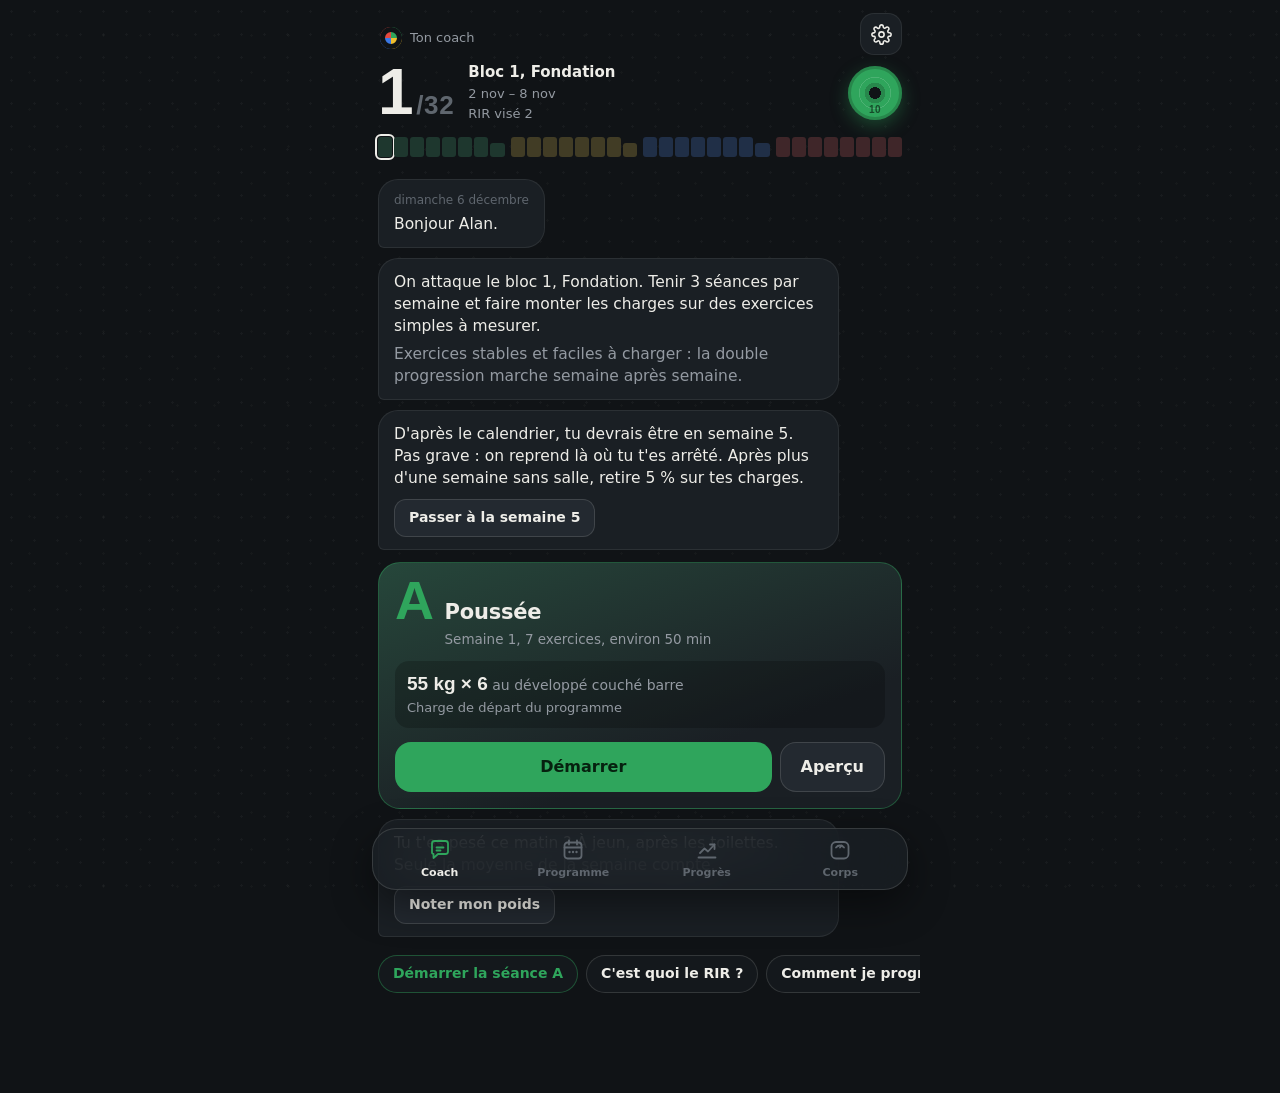
==== commit 43cb225b: "Muscu 3 : programme Masse et Esthétique 32 semaines Nouvelle app (coach, séance en direct, programme" ====
--- a/index.html
+++ b/index.html
@@ -1,3415 +1,28 @@
 <!doctype html>
-<html lang="fr">
+<html lang="fr" data-block="1">
 <head>
-<meta charset="utf-8">
-<meta name="viewport" content="width=device-width, initial-scale=1, viewport-fit=cover">
-<title>Muscu</title>
-<meta name="description" content="Suivi de musculation personnel, hors ligne.">
-<meta name="theme-color" content="#0a0907">
-<meta name="apple-mobile-web-app-capable" content="yes">
-<meta name="mobile-web-app-capable" content="yes">
-<meta name="apple-mobile-web-app-status-bar-style" content="black-translucent">
-<meta name="apple-mobile-web-app-title" content="Muscu">
-<meta name="format-detection" content="telephone=no">
-<link rel="apple-touch-icon" href="icon-180.png">
-<link rel="icon" type="image/png" href="icon-192.png">
-<link rel="manifest" href="manifest.webmanifest">
-<style>
-/* =====================================================================
-   Muscu 2.0 — « Or & Onyx »
-   Noir chaud profond, or brossé, verre dépoli façon iOS 26.
-   Une colonne pour le pouce ; barre d'onglets flottante ; îlot dynamique.
-   ===================================================================== */
-[hidden] { display: none !important; }
-:root {
-  --bg: #0a0907;
-  --bg-glow: rgba(214, 160, 60, 0.13);
-  --surface: #15130f;
-  --surface-hi: #1b1813;
-  --surface-2: #221e17;
-  --surface-3: #2d281f;
-  --fg: #f8f4ea;
-  --muted: #a49d8e;
-  --faint: #6d665a;
-  --line: rgba(255, 233, 190, 0.075);
-  --line-strong: rgba(255, 233, 190, 0.13);
-
-  --gold: #f0c35a;
-  --gold-hi: #ffe8a6;
-  --gold-2: #d9a23a;
-  --gold-deep: #a8761f;
-  --gold-text: #f4cc6e;
-  --gold-ink: #1d1505;
-  --grad-gold: linear-gradient(140deg, #fff0bf 0%, #f5cf6b 28%, #e0aa3e 64%, #b27c22 100%);
-  --grad-gold-soft: linear-gradient(140deg, rgba(255, 224, 140, 0.20), rgba(214, 156, 50, 0.08));
-  --accent: var(--gold);
-  --accent-text: var(--gold-text);
-  --accent-ink: var(--gold-ink);
-  --accent-soft: rgba(240, 195, 90, 0.14);
-  --accent-softer: rgba(240, 195, 90, 0.07);
-
-  --good: #3fd98a;
-  --bad: #ff5f5f;
-  --warm: #ff9f43;
-  --scrim: rgba(0, 0, 0, 0.6);
-  --shadow: 0 18px 50px rgba(0, 0, 0, 0.55);
-  --shadow-gold: 0 10px 30px rgba(230, 170, 60, 0.28);
-  --glass: rgba(26, 23, 18, 0.64);
-  --glass-border: rgba(255, 240, 210, 0.10);
-
-  --font-ui: -apple-system, BlinkMacSystemFont, "SF Pro Text", "SF Pro Display", "Segoe UI", system-ui, sans-serif;
-  --font-num: ui-rounded, "SF Pro Rounded", -apple-system, BlinkMacSystemFont, system-ui, sans-serif;
-
-  --r-card: 26px;
-  --r-ctl: 16px;
-  --gutter: 16px;
-  --tabbar-h: 64px;
-  --tabbar-gap: max(10px, calc(env(safe-area-inset-bottom, 0px) - 12px));
-  --spring: cubic-bezier(.32, 1.28, .5, 1);
-  --ease: cubic-bezier(.25, .8, .25, 1);
-  color-scheme: dark;
-}
-@media (prefers-color-scheme: light) {
-  :root:not([data-theme="dark"]) {
-    --bg: #f5f2ea; --bg-glow: rgba(230, 180, 70, 0.20); --surface: #ffffff; --surface-hi: #ffffff; --surface-2: #f1ece1; --surface-3: #e7e0d1;
-    --fg: #16130d; --muted: #7b7466; --faint: #b0a898; --line: rgba(60, 40, 10, 0.08); --line-strong: rgba(60, 40, 10, 0.14);
-    --gold-text: #9a690b; --accent-soft: rgba(214, 160, 40, 0.15); --accent-softer: rgba(214, 160, 40, 0.08);
-    --good: #18a35e; --bad: #e5484d; --warm: #e07b12; --scrim: rgba(30, 22, 8, 0.35);
-    --shadow: 0 16px 44px rgba(60, 40, 10, 0.14); --shadow-gold: 0 10px 26px rgba(200, 140, 30, 0.30);
-    --glass: rgba(255, 252, 245, 0.72); --glass-border: rgba(60, 40, 10, 0.08);
-    color-scheme: light;
-  }
-}
-:root[data-theme="light"] {
-  --bg: #f5f2ea; --bg-glow: rgba(230, 180, 70, 0.20); --surface: #ffffff; --surface-hi: #ffffff; --surface-2: #f1ece1; --surface-3: #e7e0d1;
-  --fg: #16130d; --muted: #7b7466; --faint: #b0a898; --line: rgba(60, 40, 10, 0.08); --line-strong: rgba(60, 40, 10, 0.14);
-  --gold-text: #9a690b; --accent-soft: rgba(214, 160, 40, 0.15); --accent-softer: rgba(214, 160, 40, 0.08);
-  --good: #18a35e; --bad: #e5484d; --warm: #e07b12; --scrim: rgba(30, 22, 8, 0.35);
-  --shadow: 0 16px 44px rgba(60, 40, 10, 0.14); --shadow-gold: 0 10px 26px rgba(200, 140, 30, 0.30);
-  --glass: rgba(255, 252, 245, 0.72); --glass-border: rgba(60, 40, 10, 0.08);
-  color-scheme: light;
-}
-
-* { box-sizing: border-box; -webkit-tap-highlight-color: transparent; }
-html { background: var(--bg); min-height: 100%; }
-body {
-  margin: 0; min-height: 100%; background: var(--bg); color: var(--fg);
-  font-family: var(--font-ui); font-size: 16px; line-height: 1.4; letter-spacing: -0.01em;
-  -webkit-font-smoothing: antialiased; -webkit-text-size-adjust: 100%;
-  overscroll-behavior-y: none;
-}
-/* Halo doré fixe derrière le haut de l'écran */
-body::before {
-  content: ""; position: fixed; inset: 0 0 auto 0; height: 420px; z-index: -1; pointer-events: none;
-  background: radial-gradient(120% 70% at 50% -10%, var(--bg-glow), transparent 70%);
-}
-button, input, select, textarea { font: inherit; color: inherit; letter-spacing: inherit; }
-button { touch-action: manipulation; cursor: pointer; -webkit-user-select: none; user-select: none; }
-:focus-visible { outline: 2px solid var(--gold); outline-offset: 2px; }
-svg { display: block; }
-.num { font-family: var(--font-num); font-variant-numeric: tabular-nums; }
-.muted { color: var(--muted); }
-.gold-text { color: var(--gold-text); }
-.sr-only { position: absolute; width: 1px; height: 1px; overflow: hidden; clip: rect(0 0 0 0); white-space: nowrap; }
-
-/* ---------- Structure ----------
-   CORRECTIF barre d'onglets : sur iPhone en mode app (barre d'état translucide),
-   quand la page est plus courte que l'écran, WebKit calcule les éléments
-   « fixed bottom » sur une fenêtre raccourcie → un vide apparaît sous la barre
-   (c'était le cas de Séances et Historique, pages courtes). On garantit donc
-   que le document dépasse toujours d'au moins 1 px la hauteur de l'écran. */
-#app { min-height: calc(100vh + 1px); min-height: calc(100lvh + 1px); overflow-x: hidden; overflow-x: clip; }
-.page {
-  padding-inline: var(--gutter);
-  padding-block: 2px calc(var(--tabbar-h) + var(--tabbar-gap) + 36px);
-  display: flex; flex-direction: column; gap: 14px;
-  max-width: 640px; margin: 0 auto;
-}
-.page.no-tabbar { padding-bottom: calc(env(safe-area-inset-bottom, 0px) + 128px); }
-.page > * { min-width: 0; }
-
-/* Animations de navigation (pousser / revenir / changer d'onglet) */
-.anim-push { animation: push-in 0.42s var(--ease) both; }
-.anim-pop { animation: pop-in 0.42s var(--ease) both; }
-.anim-tab { animation: tab-in 0.34s var(--ease) both; }
-@keyframes push-in { from { transform: translateX(38%); opacity: 0; } to { transform: none; opacity: 1; } }
-@keyframes pop-in { from { transform: translateX(-24%); opacity: 0; } to { transform: none; opacity: 1; } }
-@keyframes tab-in { from { transform: translateY(10px); opacity: 0; } to { transform: none; opacity: 1; } }
-
-/* ---------- Barre de navigation (titre large qui se replie) ---------- */
-.nav {
-  position: sticky; top: 0; z-index: 25;
-  padding-top: env(safe-area-inset-top, 0px);
-  transition: background 0.25s, box-shadow 0.25s, -webkit-backdrop-filter 0.25s, backdrop-filter 0.25s;
-}
-body.scrolled .nav, .nav.solid {
-  background: var(--glass);
-  -webkit-backdrop-filter: saturate(180%) blur(22px); backdrop-filter: saturate(180%) blur(22px);
-  box-shadow: 0 1px 0 var(--line);
-}
-.nav-bar {
-  display: grid; grid-template-columns: 1fr auto 1fr; align-items: center;
-  min-height: 48px; padding: 2px 6px; max-width: 640px; margin: 0 auto;
-}
-.nav-title {
-  margin: 0; font-size: 17px; font-weight: 650; text-align: center; white-space: nowrap; overflow: hidden; text-overflow: ellipsis;
-  max-width: 58vw; transition: opacity 0.2s, transform 0.25s var(--ease);
-}
-.nav.large .nav-title { opacity: 0; transform: translateY(6px); }
-body.collapsed .nav.large .nav-title { opacity: 1; transform: none; }
-.nav .left { justify-self: start; display: flex; }
-.nav .right { justify-self: end; display: flex; gap: 2px; align-items: center; }
-.large-title { padding: 0 var(--gutter) 8px; max-width: 640px; margin: 0 auto; display: flex; align-items: flex-end; justify-content: space-between; gap: 12px; }
-.large-title h1 { margin: 0; font-size: 34px; line-height: 1.08; font-weight: 800; letter-spacing: -0.035em; text-wrap: balance; }
-.large-title .subtitle { margin: 3px 0 0; font-size: 15px; color: var(--muted); font-weight: 500; }
-.large-title .eyebrow-date { margin: 0 0 2px; font-size: 13px; font-weight: 700; letter-spacing: 0.06em; text-transform: uppercase; color: var(--gold-text); }
-.large-title .brand { width: 42px; height: 42px; border-radius: 12px; flex: none; box-shadow: 0 6px 18px rgba(0,0,0,0.35), 0 0 0 1px var(--line); overflow: hidden; }
-.large-title .brand img { width: 100%; height: 100%; display: block; }
-
-.bar-btn {
-  min-width: 44px; min-height: 44px; padding: 0 10px; border: 0; background: none;
-  color: var(--gold-text); font-size: 17px; font-weight: 500; display: inline-flex; align-items: center; gap: 2px; border-radius: 22px;
-  transition: opacity 0.15s, transform 0.2s var(--spring);
-}
-.bar-btn.strong { font-weight: 700; }
-.bar-btn.icon { padding: 0; justify-content: center; }
-.bar-btn svg { width: 24px; height: 24px; }
-.bar-btn:active { opacity: 0.5; transform: scale(0.94); }
-.bar-btn.glassy {
-  min-width: 40px; min-height: 40px; margin: 2px; background: var(--surface-2); box-shadow: inset 0 0 0 1px var(--line);
-}
-.bar-btn.glassy svg { width: 20px; height: 20px; }
-.bar-btn.pill { background: var(--grad-gold); color: var(--gold-ink); min-height: 36px; padding: 0 16px; font-size: 15px; font-weight: 700; margin-right: 6px; box-shadow: var(--shadow-gold); }
-
-/* ---------- Barre d'onglets flottante (verre) ---------- */
-.tabbar-fade {
-  position: fixed; left: 0; right: 0; bottom: 0; height: calc(var(--tabbar-h) + var(--tabbar-gap) + 40px); z-index: 29; pointer-events: none;
-  background: linear-gradient(to bottom, transparent, color-mix(in srgb, var(--bg) 88%, transparent) 70%);
-}
-.tabbar {
-  position: fixed; z-index: 30; left: 50%; bottom: var(--tabbar-gap); transform: translateX(-50%);
-  width: min(calc(100% - 28px), 420px); height: var(--tabbar-h);
-  display: grid; grid-template-columns: repeat(4, 1fr); padding: 6px;
-  border-radius: 999px; background: var(--glass);
-  -webkit-backdrop-filter: saturate(190%) blur(26px); backdrop-filter: saturate(190%) blur(26px);
-  box-shadow: 0 12px 34px rgba(0, 0, 0, 0.42), inset 0 0 0 1px var(--glass-border), inset 0 1px 0 rgba(255, 255, 255, 0.07);
-}
-.tabbar .indicator {
-  position: absolute; top: 6px; bottom: 6px; left: 6px; width: calc((100% - 12px) / 4);
-  border-radius: 999px; background: var(--accent-soft); box-shadow: inset 0 0 0 1px rgba(240, 195, 90, 0.16);
-  transform: translateX(calc(var(--i, 0) * 100%)); transition: transform 0.5s var(--spring);
-}
-.tab {
-  position: relative; border: 0; background: none; color: var(--muted); border-radius: 999px;
-  display: flex; flex-direction: column; align-items: center; justify-content: center; gap: 2px;
-  font-size: 10.5px; font-weight: 650; letter-spacing: 0;
-  transition: color 0.25s, transform 0.25s var(--spring);
-}
-.tab svg { width: 25px; height: 25px; }
-.tab .ic-on { display: none; }
-.tab[aria-current="page"] { color: var(--gold-text); }
-.tab[aria-current="page"] .ic-on { display: block; }
-.tab[aria-current="page"] .ic-off { display: none; }
-.tab:active { transform: scale(0.9); }
-
-/* ---------- Cartes & typographie ---------- */
-.card {
-  position: relative; background: linear-gradient(180deg, var(--surface-hi), var(--surface));
-  border-radius: var(--r-card); padding: 18px; display: flex; flex-direction: column; gap: 12px;
-  box-shadow: inset 0 0 0 1px var(--line);
-}
-button.card { border: 0; text-align: left; width: 100%; transition: transform 0.25s var(--spring); }
-button.card:active { transform: scale(0.98); }
-.card.flush { padding: 4px 0; gap: 0; overflow: hidden; }
-.eyebrow { margin: 0; font-size: 12px; font-weight: 700; letter-spacing: 0.09em; text-transform: uppercase; color: var(--muted); display: inline-flex; align-items: center; gap: 6px; }
-.eyebrow svg { width: 14px; height: 14px; }
-.eyebrow.accent { color: var(--gold-text); }
-.h-hero { margin: 0; font-family: var(--font-num); font-size: 42px; line-height: 1.02; font-weight: 800; letter-spacing: -0.03em; text-wrap: balance; overflow-wrap: anywhere; }
-.h2 { margin: 0; font-size: 21px; font-weight: 750; letter-spacing: -0.02em; }
-.h3 { margin: 0; font-size: 17px; font-weight: 700; letter-spacing: -0.015em; }
-.p { margin: 0; color: var(--muted); font-size: 15px; }
-.small { font-size: 13px; }
-.row-between { display: flex; align-items: center; justify-content: space-between; gap: 10px; }
-.section-label { margin: 12px 6px -4px; font-size: 13px; font-weight: 700; color: var(--muted); text-transform: uppercase; letter-spacing: 0.07em; }
-.footnote { margin: -4px 8px 0; font-size: 13px; color: var(--muted); line-height: 1.45; }
-
-/* Carte héros (séance suggérée) */
-.hero {
-  overflow: hidden; padding: 22px 20px 20px; gap: 14px;
-  background:
-    radial-gradient(130% 90% at 100% 0%, rgba(240, 190, 80, 0.22), transparent 55%),
-    linear-gradient(180deg, var(--surface-hi), var(--surface));
-  box-shadow: inset 0 0 0 1px rgba(240, 195, 90, 0.16), 0 20px 50px rgba(0, 0, 0, 0.35);
-}
-.hero::after {
-  content: ""; position: absolute; right: -60px; top: -60px; width: 220px; height: 220px; border-radius: 50%; pointer-events: none;
-  border: 26px solid rgba(240, 195, 90, 0.06);
-}
-.hero .ex-chips { display: flex; flex-wrap: wrap; gap: 6px; }
-.hero .ex-chips span { padding: 5px 10px; border-radius: 999px; background: var(--surface-2); color: var(--fg); font-size: 13px; font-weight: 600; box-shadow: inset 0 0 0 1px var(--line); }
-.hero .ex-chips span.more { color: var(--muted); }
-.hero .meta { display: flex; gap: 14px; flex-wrap: wrap; color: var(--muted); font-size: 14px; font-weight: 500; }
-.hero .meta span { display: inline-flex; align-items: center; gap: 5px; }
-.hero .meta svg { width: 15px; height: 15px; color: var(--gold-text); }
-
-/* Bandeau semaine (L M M J V S D) */
-.week-strip { display: grid; grid-template-columns: repeat(7, 1fr); gap: 6px; }
-.day { display: flex; flex-direction: column; align-items: center; gap: 6px; }
-.day small { font-size: 11px; font-weight: 700; color: var(--faint); letter-spacing: 0.04em; }
-.day .dot {
-  width: 34px; height: 34px; border-radius: 50%; display: grid; place-items: center; font-family: var(--font-num);
-  font-size: 14px; font-weight: 700; color: var(--muted); background: var(--surface-2);
-}
-.day.done .dot { background: var(--grad-gold); color: var(--gold-ink); box-shadow: 0 4px 14px rgba(230, 170, 60, 0.32); }
-.day.done .dot svg { width: 16px; height: 16px; }
-.day.today small { color: var(--gold-text); }
-.day.today:not(.done) .dot { box-shadow: inset 0 0 0 2px var(--gold); color: var(--fg); }
-.day.future .dot { opacity: 0.5; }
-
-/* Boutons */
-.btn {
-  position: relative; overflow: hidden;
-  border: 0; border-radius: 20px; min-height: 58px; padding: 0 22px; width: 100%;
-  display: inline-flex; align-items: center; justify-content: center; gap: 9px;
-  font-size: 17px; font-weight: 700; letter-spacing: -0.01em;
-  background: var(--grad-gold); color: var(--gold-ink);
-  box-shadow: var(--shadow-gold), inset 0 1px 0 rgba(255, 255, 255, 0.55), inset 0 -2px 0 rgba(120, 70, 0, 0.18);
-  transition: transform 0.25s var(--spring), opacity 0.2s, filter 0.2s;
-}
-.btn::after { /* reflet qui passe */
-  content: ""; position: absolute; top: 0; bottom: 0; left: -60%; width: 40%; pointer-events: none;
-  background: linear-gradient(100deg, transparent, rgba(255, 255, 255, 0.45), transparent);
-  transform: skewX(-18deg); animation: shine 4.5s ease-in-out 1.2s infinite;
-}
-.btn:active { transform: scale(0.965); filter: brightness(0.95); }
-.btn[disabled] { opacity: 0.35; pointer-events: none; }
-.btn.secondary { background: var(--surface-2); color: var(--fg); box-shadow: inset 0 0 0 1px var(--line); }
-.btn.secondary::after, .btn.ghost::after, .btn.danger::after, .btn.danger-fill::after { display: none; }
-.btn.ghost { background: none; color: var(--gold-text); min-height: 48px; box-shadow: none; }
-.btn.danger { background: none; color: var(--bad); min-height: 48px; box-shadow: none; }
-.btn.danger-fill { background: var(--bad); color: #fff; box-shadow: 0 10px 26px rgba(255, 80, 80, 0.25); }
-.btn svg { width: 20px; height: 20px; }
-.btn.play svg { width: 18px; height: 18px; }
-@keyframes shine { 0%, 70% { left: -60%; } 100% { left: 130%; } }
-
-.chip-btn {
-  border: 0; border-radius: 999px; min-height: 34px; padding: 0 13px; background: var(--accent-soft); color: var(--gold-text);
-  font-size: 14px; font-weight: 650; display: inline-flex; align-items: center; gap: 6px; white-space: nowrap;
-  transition: transform 0.2s var(--spring), opacity 0.15s;
-}
-.chip-btn svg { width: 15px; height: 15px; }
-.chip-btn:active { transform: scale(0.93); opacity: 0.8; }
-
-/* Tuiles */
-.tiles { display: grid; grid-template-columns: repeat(3, minmax(0, 1fr)); gap: 10px; }
-.tiles.two { grid-template-columns: repeat(2, minmax(0, 1fr)); }
-.tile { background: var(--surface-2); border-radius: 18px; padding: 12px 13px; min-width: 0; display: flex; flex-direction: column; gap: 4px; box-shadow: inset 0 0 0 1px var(--line); }
-.tile .k { font-size: 12px; color: var(--muted); font-weight: 600; display: flex; align-items: center; gap: 5px; white-space: nowrap; overflow: hidden; text-overflow: ellipsis; }
-.tile .k svg { width: 14px; height: 14px; color: var(--gold-text); flex: none; }
-.tile .v { font-family: var(--font-num); font-variant-numeric: tabular-nums; font-size: 22px; font-weight: 750; letter-spacing: -0.02em; white-space: nowrap; overflow: hidden; text-overflow: ellipsis; }
-.tile .delta { align-self: flex-start; }
-.tile.gold { background: var(--grad-gold-soft); box-shadow: inset 0 0 0 1px rgba(240, 195, 90, 0.18); }
-
-/* Badge record : or champagne avec reflet */
-.badge-pr {
-  position: relative; overflow: hidden;
-  display: inline-flex; align-items: center; gap: 4px; padding: 4px 9px 4px 7px; border-radius: 999px;
-  background: var(--grad-gold); color: var(--gold-ink); font-size: 12px; font-weight: 850; letter-spacing: 0.02em; white-space: nowrap; flex: none;
-  box-shadow: 0 4px 12px rgba(230, 170, 60, 0.3), inset 0 1px 0 rgba(255, 255, 255, 0.5);
-}
-.badge-pr::after { content: ""; position: absolute; inset: 0 auto 0 -50%; width: 40%; background: linear-gradient(100deg, transparent, rgba(255,255,255,0.7), transparent); transform: skewX(-20deg); animation: shine 3.2s ease-in-out infinite; }
-.badge-pr svg { width: 12px; height: 12px; }
-.tag { display: inline-block; padding: 1px 8px; border-radius: 999px; background: var(--surface-3); color: var(--muted); font-size: 11px; font-weight: 700; vertical-align: 2px; }
-
-.delta { display: inline-flex; align-items: center; gap: 2px; font-size: 13px; font-weight: 700; font-variant-numeric: tabular-nums; white-space: nowrap; padding: 2px 7px 2px 5px; border-radius: 999px; }
-.delta svg { width: 12px; height: 12px; stroke-width: 2.6; }
-.delta.up { color: var(--good); background: color-mix(in srgb, var(--good) 13%, transparent); }
-.delta.down { color: var(--bad); background: color-mix(in srgb, var(--bad) 13%, transparent); }
-.delta.flat { color: var(--muted); background: var(--surface-3); padding: 2px 5px; }
-
-.delta-grid { display: grid; grid-template-columns: repeat(2, minmax(0, 1fr)); gap: 8px; }
-.delta-cell { background: var(--surface-2); border-radius: 16px; padding: 10px 11px; min-width: 0; box-shadow: inset 0 0 0 1px var(--line); }
-.delta-cell .k { font-size: 12px; color: var(--muted); font-weight: 600; }
-.delta-cell .line { display: flex; align-items: center; gap: 6px; flex-wrap: wrap; margin-top: 2px; }
-.delta-cell .v { font-family: var(--font-num); font-variant-numeric: tabular-nums; font-size: 17px; font-weight: 750; }
-
-/* Contrôle segmenté avec curseur glissant */
-.segmented {
-  position: relative; display: grid; grid-auto-flow: column; grid-auto-columns: 1fr;
-  background: var(--surface-2); border-radius: 13px; padding: 3px; box-shadow: inset 0 0 0 1px var(--line);
-}
-.segmented .thumb {
-  position: absolute; top: 3px; bottom: 3px; left: 3px; width: calc((100% - 6px) / var(--n));
-  border-radius: 10px; background: var(--surface-3); box-shadow: 0 2px 8px rgba(0, 0, 0, 0.25), inset 0 0 0 1px var(--line-strong);
-  transform: translateX(calc(var(--i) * 100%)); transition: transform 0.45s var(--spring);
-}
-.segmented button { position: relative; z-index: 1; border: 0; background: none; border-radius: 10px; min-height: 32px; padding: 0 10px; font-size: 13.5px; font-weight: 650; color: var(--muted); white-space: nowrap; transition: color 0.2s; }
-.segmented button[aria-pressed="true"] { color: var(--fg); }
-
-/* Listes groupées */
-.list-row { display: flex; align-items: center; gap: 10px; min-height: 64px; padding: 6px 8px 6px 14px; position: relative; }
-.list-row + .list-row::before { content: ""; position: absolute; top: 0; left: 64px; right: 0; border-top: 1px solid var(--line); }
-.card.flush.plain .list-row + .list-row::before { left: 16px; }
-.list-main { flex: 1; min-width: 0; border: 0; background: none; text-align: left; padding: 6px 0; display: flex; align-items: center; gap: 12px; border-radius: 14px; transition: opacity 0.15s; }
-.list-main:active { opacity: 0.55; }
-.list-main .txt { flex: 1; min-width: 0; }
-.list-main .t { font-size: 17px; font-weight: 650; letter-spacing: -0.015em; overflow-wrap: anywhere; }
-.list-main .s { font-size: 13.5px; color: var(--muted); font-variant-numeric: tabular-nums; margin-top: 1px; }
-.mono {
-  width: 40px; height: 40px; border-radius: 12px; flex: none; display: grid; place-items: center;
-  font-family: var(--font-num); font-weight: 800; font-size: 15px; letter-spacing: -0.02em;
-  background: var(--grad-gold); color: var(--gold-ink); box-shadow: inset 0 1px 0 rgba(255,255,255,0.45), 0 4px 12px rgba(230, 170, 60, 0.18);
-}
-.mono.dim { background: var(--surface-3); color: var(--muted); box-shadow: none; }
-.mono svg { width: 20px; height: 20px; }
-.mono.ic { background: var(--accent-soft); color: var(--gold-text); box-shadow: none; }
-.mono.ic.red { background: color-mix(in srgb, var(--bad) 14%, transparent); color: var(--bad); }
-.chev { color: var(--faint); width: 16px; height: 16px; flex: none; }
-.icon-btn {
-  width: 44px; height: 44px; border: 0; border-radius: 14px; background: none; color: var(--muted);
-  display: inline-flex; align-items: center; justify-content: center; flex: none; transition: background 0.15s, transform 0.2s var(--spring);
-}
-.icon-btn svg { width: 22px; height: 22px; }
-.icon-btn:active { background: var(--surface-2); transform: scale(0.9); }
-.icon-btn[disabled] { opacity: 0.25; }
-.list-add { border: 0; background: none; color: var(--gold-text); font-weight: 650; min-height: 58px; width: 100%; display: flex; align-items: center; gap: 12px; padding: 0 14px; font-size: 16px; text-align: left; position: relative; transition: opacity 0.15s; }
-.list-add:active { opacity: 0.55; }
-.list-add + .list-add::before, .list-row + .list-add::before { content: ""; position: absolute; top: 0; left: 64px; right: 0; border-top: 1px solid var(--line); }
-.list-add .mono { width: 36px; height: 36px; border-radius: 11px; }
-.list-add .mono svg { width: 19px; height: 19px; }
-
-.empty { text-align: center; padding: 52px 12px 24px; display: flex; flex-direction: column; align-items: center; gap: 12px; }
-.empty .glyph {
-  width: 84px; height: 84px; border-radius: 26px; background: var(--grad-gold-soft); color: var(--gold-text); display: grid; place-items: center;
-  box-shadow: inset 0 0 0 1px rgba(240, 195, 90, 0.2), 0 18px 40px rgba(230, 170, 60, 0.12);
-}
-.empty .glyph svg { width: 40px; height: 40px; }
-.empty .glyph.logo { background: none; box-shadow: 0 18px 40px rgba(0,0,0,0.45), 0 0 0 1px var(--line); overflow: hidden; width: 96px; height: 96px; border-radius: 24px; }
-.empty .glyph.logo img { width: 100%; height: 100%; }
-.empty h2 { margin: 8px 0 0; font-size: 26px; font-weight: 800; letter-spacing: -0.03em; }
-.empty p { margin: 0; color: var(--muted); max-width: 34ch; }
-.empty .actions { display: flex; flex-direction: column; gap: 10px; width: 100%; max-width: 340px; margin-top: 12px; }
-
-/* Graphiques */
-.chart { width: 100%; height: auto; overflow: visible; }
-.chart text { fill: var(--muted); font-size: 10.5px; font-weight: 600; font-family: var(--font-ui); font-variant-numeric: tabular-nums; }
-.chart .grid { stroke: var(--line); stroke-width: 1; stroke-dasharray: 3 4; }
-.chart .bar { fill: var(--surface-3); }
-.chart .bar.on { fill: url(#gBar); opacity: 0.42; }
-.chart .bar.now { fill: url(#gBar); opacity: 1; }
-.chart .line { fill: none; stroke: url(#gLine); stroke-width: 3.2; stroke-linecap: round; stroke-linejoin: round; filter: drop-shadow(0 4px 8px rgba(230, 170, 60, 0.35)); }
-.chart .area { fill: url(#gArea); }
-.chart .pt { fill: var(--surface); stroke: var(--gold); stroke-width: 2.5; }
-.chart .pt.pr { fill: var(--gold); stroke: var(--gold-hi); stroke-width: 2; filter: drop-shadow(0 0 6px rgba(255, 210, 110, 0.75)); }
-.chart .pt.last { fill: var(--gold); }
-
-/* Formulaires */
-.field { display: flex; flex-direction: column; gap: 6px; }
-.field label, .field .lbl { font-size: 13px; color: var(--muted); font-weight: 650; margin-left: 4px; }
-.input {
-  width: 100%; border: 0; border-radius: 16px; background: var(--surface-2); padding: 14px 15px; font-size: 17px; min-height: 52px;
-  box-shadow: inset 0 0 0 1px var(--line); transition: box-shadow 0.2s;
-}
-.input:focus { outline: none; box-shadow: inset 0 0 0 1.5px var(--gold); }
-textarea.input { resize: none; min-height: 84px; line-height: 1.4; }
-select.input { appearance: none; -webkit-appearance: none; background-image: none; }
-.stepper { display: flex; align-items: center; justify-content: space-between; gap: 10px; min-height: 56px; }
-.stepper + .stepper, .stepper + .setting-row { border-top: 1px solid var(--line); }
-.stepper .lbl { font-size: 16px; color: var(--fg); font-weight: 500; }
-.stepper .ctl { display: flex; align-items: center; gap: 4px; background: var(--surface-2); border-radius: 14px; padding: 3px; box-shadow: inset 0 0 0 1px var(--line); }
-.stepper .ctl button { width: 40px; height: 38px; border-radius: 11px; border: 0; background: none; font-size: 22px; font-weight: 500; color: var(--gold-text); transition: background 0.15s, transform 0.2s var(--spring); }
-.stepper .ctl button:active { background: var(--surface-3); transform: scale(0.9); }
-.stepper .ctl output { min-width: 36px; text-align: center; font-family: var(--font-num); font-size: 19px; font-weight: 750; font-variant-numeric: tabular-nums; }
-.setting-row { display: flex; align-items: center; justify-content: space-between; gap: 12px; min-height: 52px; }
-.card > .setting-row + .setting-row { border-top: 1px solid var(--line); }
-.setting-row > span { font-size: 16px; display: flex; align-items: center; gap: 12px; }
-.setting-row .mono { width: 32px; height: 32px; border-radius: 9px; }
-.setting-row .mono svg { width: 17px; height: 17px; }
-.setting-row select { width: auto; min-width: 104px; min-height: 38px; padding: 7px 12px; text-align: right; color: var(--gold-text); font-weight: 650; }
-.switch { position: relative; width: 52px; height: 32px; border-radius: 999px; background: var(--surface-3); border: 0; flex: none; transition: background 0.25s; box-shadow: inset 0 0 0 1px var(--line); }
-.switch::after { content: ""; position: absolute; top: 3px; left: 3px; width: 26px; height: 26px; border-radius: 50%; background: #fff; box-shadow: 0 2px 6px rgba(0,0,0,0.3); transition: transform 0.35s var(--spring), width 0.2s; }
-.switch:active::after { width: 32px; }
-.switch[aria-checked="true"] { background: var(--grad-gold); }
-.switch[aria-checked="true"]::after { transform: translateX(20px); }
-.switch[aria-checked="true"]:active::after { transform: translateX(14px); }
-.switch.warm[aria-checked="true"] { background: var(--warm); }
-.suggest { display: flex; gap: 8px; overflow-x: auto; scrollbar-width: none; padding-bottom: 2px; margin-inline: -18px; padding-inline: 18px; }
-.suggest::-webkit-scrollbar { display: none; }
-
-/* ---------- Séance en cours ---------- */
-.session-head { flex-direction: row; align-items: center; gap: 16px; padding: 18px 20px; }
-.session-head .ring-wrap { position: relative; width: 88px; height: 88px; flex: none; }
-.session-head .ring-wrap svg { width: 88px; height: 88px; transform: rotate(-90deg); }
-.session-head .ring-wrap circle { fill: none; stroke-width: 8; }
-.session-head .ring-wrap .track { stroke: var(--surface-3); }
-.session-head .ring-wrap .prog { stroke: url(#gRing); stroke-linecap: round; transition: stroke-dashoffset 0.6s var(--ease); }
-.session-head .ring-wrap .lbl { position: absolute; inset: 0; display: grid; place-items: center; text-align: center; line-height: 1; }
-.session-head .ring-wrap .lbl b { font-family: var(--font-num); font-size: 22px; font-weight: 800; font-variant-numeric: tabular-nums; }
-.session-head .ring-wrap .lbl small { display: block; font-size: 10.5px; color: var(--muted); font-weight: 700; margin-top: 3px; letter-spacing: 0.04em; }
-.session-head .clock { font-family: var(--font-num); font-variant-numeric: tabular-nums; font-size: 46px; font-weight: 800; line-height: 1; letter-spacing: -0.03em; }
-.session-head .live { display: inline-flex; align-items: center; gap: 6px; }
-.live-dot { width: 8px; height: 8px; border-radius: 50%; background: var(--gold); box-shadow: 0 0 0 0 rgba(240, 195, 90, 0.6); animation: pulse 1.8s infinite; }
-@keyframes pulse { 0% { box-shadow: 0 0 0 0 rgba(240, 195, 90, 0.55); } 70% { box-shadow: 0 0 0 8px rgba(240, 195, 90, 0); } 100% { box-shadow: 0 0 0 0 rgba(240, 195, 90, 0); } }
-
-.ex-card.complete { box-shadow: inset 0 0 0 1px rgba(240, 195, 90, 0.22); }
-.ex-head { display: flex; align-items: flex-start; gap: 10px; }
-.ex-head .idx { width: 30px; height: 30px; border-radius: 10px; flex: none; display: grid; place-items: center; font-family: var(--font-num); font-weight: 800; font-size: 14px; background: var(--surface-3); color: var(--muted); margin-top: 1px; }
-.ex-card.complete .ex-head .idx { background: var(--grad-gold); color: var(--gold-ink); }
-.ex-card.complete .ex-head .idx svg { width: 16px; height: 16px; }
-.ex-head .txt { flex: 1; min-width: 0; }
-.ex-head h2 { margin: 0; font-size: 20px; font-weight: 750; letter-spacing: -0.02em; overflow-wrap: anywhere; line-height: 1.2; }
-.ex-head p { margin: 3px 0 0; font-size: 13.5px; color: var(--muted); font-variant-numeric: tabular-nums; }
-.ex-head .badge-pr { margin-top: 4px; }
-.ex-head .icon-btn { margin: -8px -10px 0 0; }
-
-.hint { display: flex; align-items: center; gap: 10px; background: var(--grad-gold-soft); border-radius: 16px; padding: 10px 10px 10px 12px; box-shadow: inset 0 0 0 1px rgba(240, 195, 90, 0.16); }
-.hint .hi { width: 30px; height: 30px; border-radius: 10px; flex: none; display: grid; place-items: center; background: var(--accent-soft); color: var(--gold-text); }
-.hint .hi svg { width: 18px; height: 18px; }
-.hint p { margin: 0; flex: 1; font-size: 14px; color: var(--fg); line-height: 1.35; }
-.hint .chip-btn { background: var(--grad-gold); color: var(--gold-ink); font-weight: 750; }
-.note { display: flex; gap: 8px; font-size: 14px; color: var(--muted); }
-.note svg { width: 16px; height: 16px; flex: none; margin-top: 2px; }
-
-.sets-head { display: grid; grid-template-columns: 34px 1fr 1fr 60px; padding: 0 0 0 4px; font-size: 11px; font-weight: 700; letter-spacing: 0.07em; text-transform: uppercase; color: var(--faint); }
-.sets-head span:last-child { text-align: center; }
-.sets { display: flex; flex-direction: column; gap: 8px; }
-.set-row {
-  display: grid; grid-template-columns: 34px 1fr 60px; align-items: center; gap: 0;
-  background: var(--surface-2); border-radius: 18px; padding-left: 4px; min-height: 64px;
-  box-shadow: inset 0 0 0 1px var(--line);
-  transition: background 0.35s, box-shadow 0.35s, transform 0.25s var(--spring);
-}
-.set-row.active { box-shadow: inset 0 0 0 1.5px rgba(240, 195, 90, 0.55), 0 6px 20px rgba(230, 170, 60, 0.10); }
-.set-row.done { background: linear-gradient(100deg, rgba(240, 195, 90, 0.20), rgba(240, 195, 90, 0.07)); box-shadow: inset 0 0 0 1px rgba(240, 195, 90, 0.22); }
-.set-label { font-weight: 800; font-size: 15px; color: var(--muted); text-align: center; font-family: var(--font-num); font-variant-numeric: tabular-nums; }
-.set-row.done .set-label { color: var(--gold-text); }
-.set-row.warm .set-label { color: var(--warm); }
-.set-values { border: 0; background: none; display: grid; grid-template-columns: 1fr 1fr; align-items: center; min-height: 64px; text-align: left; padding: 0 4px; border-radius: 14px; }
-.set-values:active { opacity: 0.6; }
-.val { display: flex; align-items: baseline; gap: 4px; }
-.val b { font-family: var(--font-num); font-variant-numeric: tabular-nums; font-size: 26px; font-weight: 800; line-height: 1; letter-spacing: -0.02em; }
-.val small { font-size: 12px; color: var(--muted); font-weight: 600; }
-.val.ph b { color: var(--faint); }
-.check { width: 60px; height: 64px; border: 0; background: none; display: grid; place-items: center; color: var(--faint); }
-.check .c {
-  width: 38px; height: 38px; border-radius: 50%; display: grid; place-items: center;
-  box-shadow: inset 0 0 0 2.5px var(--surface-3); transition: transform 0.35s var(--spring), background 0.25s, box-shadow 0.25s;
-}
-.check .c svg { width: 20px; height: 20px; opacity: 0; transform: scale(0.4); transition: opacity 0.2s, transform 0.4s var(--spring); }
-.set-row.active .check .c { box-shadow: inset 0 0 0 2.5px var(--gold); }
-.set-row.done .check .c { background: var(--grad-gold); box-shadow: 0 4px 14px rgba(230, 170, 60, 0.4); color: var(--gold-ink); }
-.set-row.done .check .c svg { opacity: 1; transform: none; stroke-width: 3; }
-.set-row.just .check .c { animation: pop 0.5s var(--spring); }
-.set-row.just { animation: glow 0.9s ease-out; }
-.check:active .c { transform: scale(0.82); }
-@keyframes glow { 0% { box-shadow: inset 0 0 0 1px rgba(240,195,90,.4), 0 0 0 0 rgba(240,195,90,.5); } 100% { box-shadow: inset 0 0 0 1px rgba(240,195,90,.22), 0 0 0 14px rgba(240,195,90,0); } }
-.add-set { border: 0; background: none; color: var(--gold-text); font-weight: 650; font-size: 15px; min-height: 44px; display: flex; align-items: center; justify-content: center; gap: 6px; border-radius: 14px; }
-.add-set:active { background: var(--surface-2); }
-.add-set svg { width: 18px; height: 18px; }
-
-/* Barre de repos flottante */
-.rest-bar {
-  position: fixed; left: 12px; right: 12px; bottom: calc(10px + env(safe-area-inset-bottom, 0px)); z-index: 40;
-  max-width: 616px; margin: 0 auto;
-  display: flex; align-items: center; gap: 10px; padding: 10px 10px 10px 12px; border-radius: 30px;
-  background: var(--glass);
-  -webkit-backdrop-filter: saturate(190%) blur(26px); backdrop-filter: saturate(190%) blur(26px);
-  box-shadow: 0 16px 44px rgba(0, 0, 0, 0.5), inset 0 0 0 1px var(--glass-border), inset 0 1px 0 rgba(255,255,255,0.07);
-  animation: rise 0.45s var(--spring);
-}
-.rest-bar .ring { width: 48px; height: 48px; flex: none; transform: rotate(-90deg); }
-.rest-bar .ring circle { fill: none; stroke-width: 5; }
-.rest-bar .ring .track { stroke: var(--surface-3); }
-.rest-bar .ring .prog { stroke: url(#gRing); stroke-linecap: round; transition: stroke-dashoffset 0.25s linear; }
-.rest-bar .time { flex: 1; min-width: 0; }
-.rest-bar .time small { display: block; font-size: 11px; color: var(--muted); font-weight: 700; letter-spacing: 0.07em; text-transform: uppercase; }
-.rest-bar .time b { font-family: var(--font-num); font-variant-numeric: tabular-nums; font-size: 30px; font-weight: 800; line-height: 1; letter-spacing: -0.02em; }
-.round-btn { width: 48px; height: 48px; border-radius: 50%; border: 0; background: var(--surface-2); font-size: 14px; font-weight: 750; display: grid; place-items: center; flex: none; font-variant-numeric: tabular-nums; box-shadow: inset 0 0 0 1px var(--line); transition: transform 0.25s var(--spring); }
-.round-btn.accent { background: var(--grad-gold); color: var(--gold-ink); box-shadow: var(--shadow-gold), inset 0 1px 0 rgba(255,255,255,.5); }
-.round-btn svg { width: 20px; height: 20px; }
-.round-btn:active { transform: scale(0.88); }
-.summary-bar { padding: 10px; }
-
-.flash { position: fixed; inset: 0; z-index: 90; pointer-events: none; background: radial-gradient(circle at 50% 30%, rgba(255, 210, 110, 0.55), rgba(240, 180, 60, 0.15)); opacity: 0; animation: flash 1s ease-out; }
-
-/* Confettis dorés (records) */
-.confetti { position: fixed; inset: 0; pointer-events: none; z-index: 95; overflow: hidden; }
-.confetti i { position: absolute; top: -20px; width: 8px; height: 14px; border-radius: 2px; background: var(--grad-gold); animation: fall var(--d, 2.4s) cubic-bezier(.2,.6,.4,1) var(--delay, 0s) forwards; opacity: 0.95; }
-@keyframes fall { to { transform: translate3d(var(--x, 0), 110vh, 0) rotate(var(--r, 540deg)); opacity: 0.9; } }
-
-/* ---------- Feuilles (bottom sheets) ---------- */
-.sheet-wrap { position: fixed; inset: 0; z-index: 60; display: flex; align-items: flex-end; justify-content: center; }
-.scrim { position: absolute; inset: 0; background: var(--scrim); animation: fade 0.25s ease-out; border: 0; -webkit-backdrop-filter: blur(2px); backdrop-filter: blur(2px); }
-.sheet {
-  position: relative; width: calc(100% - 16px); max-width: 640px; max-height: 92%; margin-bottom: calc(8px + env(safe-area-inset-bottom, 0px) * 0.3);
-  background: var(--surface-hi); border-radius: 34px; box-shadow: var(--shadow), inset 0 0 0 1px var(--line);
-  padding: 8px 18px calc(18px + env(safe-area-inset-bottom, 0px) * 0.6);
-  display: flex; flex-direction: column; gap: 14px; overflow-y: auto; overscroll-behavior: contain;
-  animation: sheet-up 0.5s var(--spring);
-  will-change: transform;
-}
-.sheet.dragging { transition: none !important; animation: none; }
-.sheet .grabber { width: 40px; height: 5px; border-radius: 3px; background: var(--faint); opacity: 0.55; margin: 0 auto 2px; flex: none; }
-.sheet-head { display: flex; align-items: center; justify-content: space-between; gap: 8px; min-height: 40px; }
-.sheet-head h2 { margin: 0; font-size: 20px; font-weight: 800; letter-spacing: -0.02em; }
-.sheet-head .icon-btn { width: 34px; height: 34px; border-radius: 50%; background: var(--surface-2); }
-.sheet-head .icon-btn svg { width: 16px; height: 16px; stroke-width: 2.6; }
-.sheet .msg { margin: -6px 0 0; color: var(--muted); font-size: 15px; }
-.menu { display: flex; flex-direction: column; background: var(--surface-2); border-radius: 20px; overflow: hidden; box-shadow: inset 0 0 0 1px var(--line); }
-.menu button { border: 0; background: none; min-height: 56px; padding: 0 16px; text-align: left; font-size: 17px; display: flex; align-items: center; gap: 12px; position: relative; }
-.menu button:active { background: var(--surface-3); }
-.menu button + button::before { content: ""; position: absolute; top: 0; left: 50px; right: 0; border-top: 1px solid var(--line); }
-.menu button svg { width: 22px; height: 22px; color: var(--muted); }
-.menu button.danger { color: var(--bad); }
-.menu button.danger svg { color: var(--bad); }
-.menu button.on { color: var(--gold-text); font-weight: 700; }
-.menu button.on svg { color: var(--gold-text); }
-
-.big-field { background: var(--surface-2); border-radius: 24px; padding: 14px; display: flex; flex-direction: column; gap: 10px; box-shadow: inset 0 0 0 1px var(--line); }
-.big-field .lbl { text-align: center; font-size: 13px; color: var(--muted); font-weight: 700; letter-spacing: 0.06em; text-transform: uppercase; }
-.big-input {
-  width: 100%; border: 0; background: none; text-align: center; font-family: var(--font-num); font-variant-numeric: tabular-nums;
-  font-size: 60px; font-weight: 800; line-height: 1.05; padding: 0; letter-spacing: -0.035em; caret-color: var(--gold);
-}
-.big-input:focus { outline: none; }
-.big-input::placeholder { color: var(--faint); }
-.steps { display: grid; grid-auto-flow: column; grid-auto-columns: 1fr; gap: 8px; }
-.steps button { border: 0; border-radius: 16px; min-height: 54px; background: var(--surface-hi); font-family: var(--font-num); font-size: 18px; font-weight: 750; font-variant-numeric: tabular-nums; box-shadow: inset 0 0 0 1px var(--line); transition: transform 0.2s var(--spring), background 0.15s; }
-.steps button:active { transform: scale(0.92); background: var(--accent-soft); color: var(--gold-text); }
-
-/* ---------- Toast (appareils sans îlot) ---------- */
-.toast {
-  position: fixed; left: 50%; top: calc(env(safe-area-inset-top, 0px) + 10px); z-index: 100; transform: translateX(-50%);
-  background: #000; color: #fff; padding: 11px 18px 11px 14px; border-radius: 999px; font-size: 15px; font-weight: 650;
-  display: flex; align-items: center; gap: 9px; box-shadow: 0 12px 30px rgba(0,0,0,0.45), inset 0 0 0 1px rgba(255,255,255,0.08); max-width: calc(100% - 32px); white-space: nowrap;
-  animation: drop 0.45s var(--spring);
-}
-.toast svg { width: 19px; height: 19px; flex: none; color: var(--gold); }
-
-/* ---------- Îlot dynamique ----------
-   Une capsule noire posée exactement sur l'îlot matériel de l'iPhone :
-   elle s'étire de part et d'autre pour afficher le chrono, le repos,
-   les records et les notifications, comme une Live Activity. */
-.island {
-  position: fixed; z-index: 120; left: 50%; top: var(--isl-top, 11px);
-  width: var(--isl-w, 126px); height: var(--isl-h, 37px); transform: translateX(-50%);
-  background: #000; color: #fff; border-radius: 999px; overflow: hidden;
-  transition: width 0.55s var(--spring), height 0.55s var(--spring), border-radius 0.55s var(--spring), opacity 0.3s, box-shadow 0.4s;
-  opacity: 0; pointer-events: none;
-}
-.island.on { opacity: 1; pointer-events: auto; }
-.island.compact { --isl-w: 252px; }
-.island.expanded { --isl-w: min(372px, calc(100vw - 20px)); --isl-h: 84px; border-radius: 42px; box-shadow: 0 16px 40px rgba(0,0,0,0.5); }
-.island.expanded.tall { --isl-h: 148px; border-radius: 48px; }
-.island .lead, .island .trail {
-  position: absolute; top: 0; height: var(--isl-h-c, 37px); display: flex; align-items: center; gap: 6px;
-  font-family: var(--font-num); font-variant-numeric: tabular-nums; font-weight: 750; font-size: 15px; white-space: nowrap;
-  transition: opacity 0.25s 0.15s;
-}
-.island .lead { left: 12px; }
-.island .trail { right: 13px; color: var(--gold); }
-.island .lead svg { width: 20px; height: 20px; color: var(--gold); }
-.island .mini-ring { width: 22px; height: 22px; transform: rotate(-90deg); }
-.island .mini-ring circle { fill: none; stroke-width: 3.2; }
-.island .mini-ring .track { stroke: rgba(240, 195, 90, 0.22); }
-.island .mini-ring .prog { stroke: var(--gold); stroke-linecap: round; transition: stroke-dashoffset 0.25s linear; }
-.island:not(.compact) .lead, .island:not(.compact) .trail { opacity: 0; transition: opacity 0.1s; }
-.island .body {
-  position: absolute; left: 0; right: 0; top: 0; bottom: 0; padding: 40px 20px 0; display: flex; align-items: flex-start; gap: 12px;
-  opacity: 0; transition: opacity 0.2s;
-}
-.island.expanded .body { opacity: 1; transition: opacity 0.3s 0.18s; }
-.island .body .bi { width: 34px; height: 34px; border-radius: 50%; flex: none; display: grid; place-items: center; background: rgba(240, 195, 90, 0.16); color: var(--gold); margin-top: -2px; }
-.island .body .bi svg { width: 19px; height: 19px; }
-.island .body .bi.gold { background: var(--grad-gold); color: var(--gold-ink); }
-.island .body .bt { flex: 1; min-width: 0; }
-.island .body .bt b { display: block; font-size: 15px; font-weight: 700; white-space: nowrap; overflow: hidden; text-overflow: ellipsis; }
-.island .body .bt small { display: block; font-size: 13px; color: rgba(255,255,255,0.6); white-space: nowrap; overflow: hidden; text-overflow: ellipsis; }
-.island .body .big { font-family: var(--font-num); font-variant-numeric: tabular-nums; font-size: 30px; font-weight: 800; color: var(--gold); line-height: 1; margin-top: -2px; }
-.island .ctrls { position: absolute; left: 16px; right: 16px; bottom: 14px; display: flex; gap: 8px; opacity: 0; transition: opacity 0.2s; }
-.island.expanded.tall .ctrls { opacity: 1; transition: opacity 0.3s 0.22s; }
-.island .ctrls button { flex: 1; height: 44px; border-radius: 22px; border: 0; background: rgba(255,255,255,0.12); color: #fff; font-family: var(--font-num); font-weight: 750; font-size: 15px; display: grid; place-items: center; }
-.island .ctrls button.gold { background: var(--grad-gold); color: var(--gold-ink); }
-.island .ctrls button svg { width: 18px; height: 18px; }
-.island .ctrls button:active { transform: scale(0.94); }
-
-
-.mono.date { display: flex; flex-direction: column; justify-content: center; gap: 1px; background: var(--surface-3); color: var(--fg); box-shadow: none; line-height: 1; }
-.mono.date b { font-size: 16px; font-weight: 800; }
-.mono.date small { font-size: 9px; font-weight: 800; letter-spacing: 0.06em; color: var(--gold-text); text-transform: uppercase; font-family: var(--font-ui); }
-.sheet .grabber { padding: 0; box-sizing: content-box; border-top: 10px solid transparent; border-bottom: 8px solid transparent; background-clip: padding-box; margin-top: -8px; }
-.sheet .grabber, .sheet-head { touch-action: none; }
-.about-head { display: flex; align-items: center; gap: 14px; }
-.about-head img { width: 56px; height: 56px; border-radius: 14px; box-shadow: 0 8px 20px rgba(0,0,0,.35), 0 0 0 1px var(--line); }
-.about-head b { display: block; font-size: 19px; font-weight: 800; letter-spacing: -0.02em; }
-.about-head small { color: var(--muted); font-size: 13px; }
-.install { background: var(--grad-gold-soft); box-shadow: inset 0 0 0 1px rgba(240, 195, 90, 0.2); }
-
-/* ---------- v2.1 : ajouts ---------- */
-.page > .segmented.top { margin-bottom: 2px; }
-.week-card { gap: 14px; }
-.mini-row { display: flex; align-items: center; gap: 12px; }
-.mini-row .txt { flex: 1; min-width: 0; }
-.mini-row .t { font-size: 17px; font-weight: 700; letter-spacing: -0.015em; }
-.mini-row .s { font-size: 13.5px; color: var(--muted); }
-
-/* Calendrier mensuel */
-.cal-head { display: flex; align-items: center; justify-content: space-between; }
-.cal-head h2 { margin: 0; font-size: 19px; font-weight: 800; letter-spacing: -0.02em; }
-.cal-head .nav-arrows { display: flex; gap: 4px; }
-.cal-head .icon-btn { width: 36px; height: 36px; border-radius: 50%; background: var(--surface-2); color: var(--gold-text); }
-.cal-head .icon-btn svg { width: 18px; height: 18px; }
-.cal { display: grid; grid-template-columns: repeat(7, 1fr); gap: 4px 0; text-align: center; }
-.cal .dow { font-size: 11px; font-weight: 700; color: var(--faint); padding-bottom: 4px; }
-.cal .d { position: relative; height: 38px; display: grid; place-items: center; font-family: var(--font-num); font-size: 15px; font-weight: 600; color: var(--muted); border: 0; background: none; padding: 0; }
-.cal .d span { width: 34px; height: 34px; border-radius: 50%; display: grid; place-items: center; }
-.cal .d.on { color: var(--gold-ink); font-weight: 800; }
-.cal .d.on span { background: var(--grad-gold); box-shadow: 0 3px 10px rgba(230, 170, 60, 0.28); }
-.cal .d.today:not(.on) span { box-shadow: inset 0 0 0 2px var(--gold); color: var(--fg); }
-.cal .d.future { opacity: 0.4; }
-.cal .d.pr::after { content: ""; position: absolute; top: 1px; right: calc(50% - 19px); width: 9px; height: 9px; border-radius: 50%; background: var(--fg); box-shadow: 0 0 0 2px var(--surface); }
-
-/* Silhouette musculaire */
-.body-maps { display: grid; grid-template-columns: 1fr 1fr; gap: 8px; align-items: end; }
-.body-map { display: flex; flex-direction: column; align-items: center; gap: 6px; }
-.body-map svg { width: 100%; max-width: 150px; height: auto; }
-.body-map small { font-size: 11px; font-weight: 700; color: var(--faint); letter-spacing: 0.07em; text-transform: uppercase; }
-.body-map .base { fill: var(--surface-3); }
-.body-map .m { transition: fill 0.4s; }
-.legend { display: flex; align-items: center; gap: 8px; justify-content: center; font-size: 12px; color: var(--muted); font-weight: 600; }
-.legend i { display: block; width: 90px; height: 8px; border-radius: 99px; background: linear-gradient(90deg, var(--surface-3), rgba(240,195,90,.35), var(--gold)); }
-.mbars { display: flex; flex-direction: column; }
-.mbar { display: grid; grid-template-columns: 88px 1fr 34px; align-items: center; gap: 10px; min-height: 40px; }
-.mbar + .mbar { border-top: 1px solid var(--line); }
-.mbar .n { font-size: 15px; font-weight: 600; }
-.mbar .v { text-align: right; font-family: var(--font-num); font-weight: 800; font-variant-numeric: tabular-nums; }
-.mbar .track { position: relative; height: 10px; border-radius: 99px; background: var(--surface-3); overflow: hidden; }
-.mbar .zone { position: absolute; top: 0; bottom: 0; background: rgba(240, 195, 90, 0.12); border-left: 1px dashed rgba(240,195,90,.45); border-right: 1px dashed rgba(240,195,90,.45); }
-.mbar .fill { position: absolute; left: 0; top: 0; bottom: 0; border-radius: 99px; background: var(--grad-gold); transition: width 0.6s var(--ease); }
-.mbar .fill.low { background: var(--faint); }
-.mbar.zero .n, .mbar.zero .v { color: var(--faint); }
-
-/* Corps */
-.big-stat { display: flex; align-items: baseline; gap: 10px; flex-wrap: wrap; }
-.big-stat b { font-family: var(--font-num); font-size: 44px; font-weight: 800; letter-spacing: -0.03em; line-height: 1; }
-.big-stat small { font-size: 16px; color: var(--muted); font-weight: 600; }
-.photos { display: grid; grid-template-columns: repeat(3, 1fr); gap: 6px; }
-.photos button { position: relative; aspect-ratio: 3 / 4; border: 0; padding: 0; border-radius: 14px; overflow: hidden; background: var(--surface-2); box-shadow: inset 0 0 0 1px var(--line); }
-.photos img { width: 100%; height: 100%; object-fit: cover; display: block; }
-.photos button span { position: absolute; left: 6px; bottom: 6px; padding: 2px 7px; border-radius: 99px; background: rgba(0,0,0,.55); color: #fff; font-size: 11px; font-weight: 700; -webkit-backdrop-filter: blur(8px); backdrop-filter: blur(8px); }
-.photos .add { display: grid; place-items: center; color: var(--gold-text); }
-.photos .add svg { width: 28px; height: 28px; }
-.photo-full { width: 100%; border-radius: 20px; display: block; max-height: 62vh; object-fit: contain; background: #000; }
-.form-grid { display: grid; grid-template-columns: 1fr 1fr; gap: 10px; }
-.form-grid .field label { font-size: 12px; }
-.input.sm { min-height: 48px; padding: 12px 13px; font-family: var(--font-num); font-weight: 700; font-size: 18px; }
-
-/* Saisie d'une série (compacte) */
-.big-pair { display: grid; grid-template-columns: 1fr 1.25fr; gap: 10px; }
-.big-pair .big-field { padding: 12px 10px; gap: 8px; }
-.big-pair .big-input { font-size: 50px; }
-.steps.g2 { grid-auto-flow: row; grid-template-columns: 1fr 1fr; }
-.steps.g2 button, .big-pair .steps button { min-height: 46px; font-size: 16px; border-radius: 14px; }
-.plates { display: flex; align-items: center; gap: 12px; min-height: 52px; padding: 8px 14px; border-radius: 18px; background: var(--surface-2); box-shadow: inset 0 0 0 1px var(--line); }
-.plates .bar { display: flex; align-items: center; height: 40px; flex: none; }
-.plates .bar .sleeve { width: 22px; height: 6px; border-radius: 2px; background: var(--faint); }
-.plates .bar .plate { width: 7px; margin-left: 2px; border-radius: 2px; background: var(--grad-gold); box-shadow: inset 0 0 0 1px rgba(0,0,0,.25); }
-.plates .bar .collar { width: 5px; height: 12px; margin-left: 2px; border-radius: 2px; background: var(--muted); }
-.plates .bar .end { width: 12px; height: 6px; border-radius: 2px; background: var(--faint); }
-.plates .txt { font-size: 14px; color: var(--muted); line-height: 1.3; }
-.plates .txt b { display: block; color: var(--fg); font-family: var(--font-num); font-size: 16px; font-weight: 750; }
-.rir { display: flex; align-items: center; justify-content: space-between; gap: 10px; }
-.rir > span { font-size: 15px; font-weight: 600; flex: 1; min-width: 0; }
-.rir > span small { display: block; font-size: 12px; color: var(--muted); font-weight: 500; }
-.rir .opts { display: flex; gap: 6px; }
-.rir .opts button { width: 38px; height: 38px; border-radius: 50%; border: 0; background: var(--surface-2); font-family: var(--font-num); font-weight: 750; font-size: 15px; box-shadow: inset 0 0 0 1px var(--line); transition: transform .2s var(--spring), background .2s; }
-.rir .opts button[aria-pressed="true"] { background: var(--grad-gold); color: var(--gold-ink); box-shadow: 0 4px 12px rgba(230,170,60,.3); }
-.rir .opts button:active { transform: scale(.88); }
-.sheet-actions { display: grid; grid-template-columns: 1fr auto; gap: 8px; align-items: center; }
-.sheet-actions .btn.ghost, .sheet-actions .btn.danger { width: auto; padding: 0 14px; }
-
-/* Types de séries */
-.set-label .tdot { display: block; width: 6px; height: 6px; border-radius: 50%; margin: 3px auto 0; }
-.set-label .tdot.drop { background: #b48cff; }
-.set-label .tdot.failure { background: var(--bad); }
-
-/* Supersets */
-.ss-link { display: flex; align-items: center; justify-content: center; gap: 6px; margin: -10px 0; height: 6px; position: relative; z-index: 2; }
-.ss-link span { display: inline-flex; align-items: center; gap: 5px; padding: 4px 10px; border-radius: 99px; background: var(--grad-gold); color: var(--gold-ink); font-size: 11px; font-weight: 800; letter-spacing: .05em; text-transform: uppercase; box-shadow: 0 4px 12px rgba(230,170,60,.3); }
-.ss-link span svg { width: 12px; height: 12px; stroke-width: 2.6; }
-.ex-card.ss { box-shadow: inset 0 0 0 1px rgba(240,195,90,.22); }
-.note-chip { display: inline-flex; align-self: flex-start; align-items: center; gap: 6px; padding: 6px 11px; border-radius: 12px; background: var(--surface-2); color: var(--fg); font-size: 13.5px; font-weight: 600; box-shadow: inset 0 0 0 1px var(--line); max-width: 100%; }
-.note-chip svg { width: 15px; height: 15px; color: var(--gold-text); flex: none; }
-
-/* Barre de repos : « Ensuite » */
-.rest-bar { flex-wrap: wrap; row-gap: 6px; }
-.rest-bar .next { flex-basis: 100%; margin: -2px 6px 2px 62px; font-size: 13px; color: var(--muted); font-weight: 600; white-space: nowrap; overflow: hidden; text-overflow: ellipsis; }
-.rest-bar .next b { color: var(--fg); font-weight: 700; }
-
-/* Record en tête de la fiche exercice */
-.pr-line { display: flex; align-items: center; gap: 12px; }
-.pr-line .medal { width: 44px; height: 44px; border-radius: 14px; display: grid; place-items: center; background: var(--grad-gold); color: var(--gold-ink); flex: none; box-shadow: var(--shadow-gold); }
-.pr-line .medal svg { width: 22px; height: 22px; }
-.pr-line b { display: block; font-family: var(--font-num); font-size: 22px; font-weight: 800; letter-spacing: -.02em; }
-.pr-line small { color: var(--muted); font-size: 13px; }
-
-/* Sélecteur de muscle */
-.chips-wrap { display: flex; flex-wrap: wrap; gap: 6px; }
-.chips-wrap button { border: 0; border-radius: 99px; min-height: 34px; padding: 0 13px; background: var(--surface-2); font-size: 14px; font-weight: 600; color: var(--muted); box-shadow: inset 0 0 0 1px var(--line); transition: transform .2s var(--spring); }
-.chips-wrap button[aria-pressed="true"] { background: var(--grad-gold); color: var(--gold-ink); box-shadow: none; font-weight: 750; }
-.chips-wrap button:active { transform: scale(.92); }
-.group { background: var(--surface-2); border-radius: 18px; padding: 2px 14px; box-shadow: inset 0 0 0 1px var(--line); }
-.group .setting-row + .setting-row, .group .stepper + .stepper, .group .stepper + .setting-row { border-top: 1px solid var(--line); }
-.group .stepper .ctl { background: var(--surface-3); }
-
-/* Recherche */
-.search-field { position: relative; }
-.search-field svg { position: absolute; left: 14px; top: 50%; transform: translateY(-50%); width: 18px; height: 18px; color: var(--muted); }
-.search-field .input { padding-left: 42px; }
-.results { display: flex; flex-direction: column; min-height: 120px; }
-.results .list-row { padding-left: 2px; }
-.results .list-row + .list-row::before { left: 54px; }
-
-/* Bandeau « Annuler » */
-.snack {
-  position: fixed; left: 50%; transform: translateX(-50%); bottom: calc(var(--tabbar-h) + var(--tabbar-gap) + 14px); z-index: 70;
-  display: flex; align-items: center; gap: 14px; padding: 8px 8px 8px 18px; border-radius: 999px; background: #000; color: #fff;
-  font-size: 15px; font-weight: 600; box-shadow: 0 12px 30px rgba(0,0,0,.45), inset 0 0 0 1px rgba(255,255,255,.08); white-space: nowrap;
-  animation: rise .4s var(--spring);
-}
-.snack.high { bottom: calc(env(safe-area-inset-bottom, 0px) + 96px); }
-.snack button { border: 0; border-radius: 99px; min-height: 36px; padding: 0 14px; background: var(--grad-gold); color: var(--gold-ink); font-weight: 750; font-size: 14px; }
-
-@keyframes rise { from { transform: translateY(30px); opacity: 0; } to { transform: none; opacity: 1; } }
-@keyframes sheet-up { from { transform: translateY(105%); } to { transform: none; } }
-@keyframes drop { from { transform: translate(-50%, -24px) scale(0.85); opacity: 0; } to { transform: translate(-50%, 0); opacity: 1; } }
-@keyframes fade { from { opacity: 0; } to { opacity: 1; } }
-@keyframes flash { 0% { opacity: 1; } 100% { opacity: 0; } }
-@keyframes pop { 0% { transform: scale(0.6); } 55% { transform: scale(1.18); } 100% { transform: scale(1); } }
-.pop { animation: pop 0.5s var(--spring); }
-
-@media (prefers-reduced-motion: reduce) {
-  *, *::before, *::after { animation-duration: 0.01ms !important; animation-iteration-count: 1 !important; transition-duration: 0.01ms !important; }
-}
-</style>
+  <meta charset="utf-8">
+  <meta name="viewport" content="width=device-width, initial-scale=1, viewport-fit=cover, user-scalable=no">
+  <title>Muscu</title>
+  <meta name="description" content="Suivi du programme Masse et Esthétique, 32 semaines, hors ligne.">
+  <meta name="theme-color" content="#101316">
+  <meta name="apple-mobile-web-app-capable" content="yes">
+  <meta name="mobile-web-app-capable" content="yes">
+  <meta name="apple-mobile-web-app-status-bar-style" content="black-translucent">
+  <meta name="apple-mobile-web-app-title" content="Muscu">
+  <meta name="format-detection" content="telephone=no">
+  <link rel="manifest" href="manifest.webmanifest">
+  <link rel="icon" href="icons/icon.svg" type="image/svg+xml">
+  <link rel="apple-touch-icon" href="icons/icon-180.png">
+  <link rel="stylesheet" href="css/app.css">
 </head>
 <body>
-<svg width="0" height="0" style="position:absolute" aria-hidden="true" focusable="false"><defs>
-  <linearGradient id="gBar" x1="0" y1="0" x2="0" y2="1"><stop offset="0" stop-color="#ffe7a0"/><stop offset="1" stop-color="#c98f2c"/></linearGradient>
-  <linearGradient id="gLine" x1="0" y1="0" x2="1" y2="0"><stop offset="0" stop-color="#b98024"/><stop offset="1" stop-color="#ffe29a"/></linearGradient>
-  <linearGradient id="gArea" x1="0" y1="0" x2="0" y2="1"><stop offset="0" stop-color="#f0c35a" stop-opacity=".34"/><stop offset="1" stop-color="#f0c35a" stop-opacity="0"/></linearGradient>
-  <linearGradient id="gRing" x1="0" y1="0" x2="1" y2="1"><stop offset="0" stop-color="#ffeab0"/><stop offset=".5" stop-color="#f0c35a"/><stop offset="1" stop-color="#c38a28"/></linearGradient>
-</defs></svg>
-<div id="app"></div>
-<div class="island" id="island" role="status" aria-live="polite"></div>
-<noscript>Muscu a besoin de JavaScript.</noscript>
-<script>
-'use strict';
-(() => {
-  /* =====================================================================
-     Muscu (web app) — suivi de musculation, 100 % local et hors ligne.
-
-     RÈGLE MÉTIER CRITIQUE : la progression se calcule par TYPE DE SÉANCE.
-     Chaque exercice réalisé (sessionExercise) garde l'identifiant de
-     l'exercice précis du type dont il vient (templateExerciseID). L'historique
-     d'un exercice est lu par cet identifiant, jamais par son nom : deux
-     « Développé incliné » dans Push A et Push B ont deux historiques séparés.
-
-     Le format des données est identique à la sauvegarde JSON de l'app
-     SwiftUI : les deux versions peuvent s'échanger leurs sauvegardes.
-     ===================================================================== */
-
-  // ---------------------------------------------------------------------
-  // Utilitaires
-  // ---------------------------------------------------------------------
-  const uid = () => (window.crypto && crypto.randomUUID)
-    ? crypto.randomUUID().toUpperCase()
-    : 'ID-' + Date.now().toString(36) + '-' + Math.random().toString(36).slice(2, 10);
-  const nowISO = () => new Date().toISOString();
-  const ts = (iso) => new Date(iso).getTime();
-  const EPS = 0.001;
-  const esc = (s) => String(s ?? '').replace(/[&<>"']/g, (c) => ({ '&': '&amp;', '<': '&lt;', '>': '&gt;', '"': '&quot;', "'": '&#39;' }[c]));
-  const byOrder = (a, b) => a.orderIndex - b.orderIndex;
-  const clamp = (v, lo, hi) => Math.min(hi, Math.max(lo, v));
-
-  // ---------------------------------------------------------------------
-  // État
-  // ---------------------------------------------------------------------
-  const DEFAULT_SETTINGS = { unit: 'kg', small: 1, large: 2.5, bar: 20, theme: 'system', restSound: true, installHintDismissed: false };
-  const state = {
-    data: { version: 1, templates: [], sessions: [], body: [] },
-    settings: { ...DEFAULT_SETTINGS },
-    rest: { endAt: null, duration: 0 },
-    ui: {
-      tab: 'home',
-      stacks: { home: [], templates: [], history: [], settings: [] },
-      sheet: null,
-      summaryId: null,
-      chosenTemplateId: null,
-      reorder: false,
-      statsVolume: false,
-      metric: 'maxWeight',
-      justSet: null,
-      histMode: 'journal',
-      calOffset: 0,
-    },
-  };
-  let dataVersion = 0;
-  const D = () => state.data;
-  const S = () => state.settings;
-
-  // ---------------------------------------------------------------------
-  // Persistance : IndexedDB (principal) + localStorage (copie de secours)
-  // ---------------------------------------------------------------------
-  const LS_KEY = 'muscu.state.v1';
-  let idb = null;
-
-  function idbOpen() {
-    return new Promise((resolve, reject) => {
-      if (!('indexedDB' in window)) { reject(new Error('no idb')); return; }
-      const req = indexedDB.open('muscu-db', 1);
-      req.onupgradeneeded = () => req.result.createObjectStore('kv');
-      req.onsuccess = () => resolve(req.result);
-      req.onerror = () => reject(req.error);
-    });
-  }
-  function idbGet(key = 'state') {
-    return new Promise((resolve, reject) => {
-      const req = idb.transaction('kv', 'readonly').objectStore('kv').get(key);
-      req.onsuccess = () => resolve(req.result || null);
-      req.onerror = () => reject(req.error);
-    });
-  }
-  function idbPut(value, key = 'state') {
-    return new Promise((resolve, reject) => {
-      const tx = idb.transaction('kv', 'readwrite');
-      tx.objectStore('kv').put(value, key);
-      tx.oncomplete = () => resolve();
-      tx.onerror = () => reject(tx.error);
-    });
-  }
-
-  async function loadPersisted() {
-    // On lit les deux copies et on garde la plus récente (IndexedDB peut être en retard
-    // si l'app a été fermée juste après une modification).
-    const candidates = [];
-    try { idb = await idbOpen(); const v = await idbGet(); if (v) candidates.push(v); } catch (_) { idb = null; }
-    try { const v = localStorage.getItem(LS_KEY); if (v) candidates.push(v); } catch (_) { /* rien */ }
-    let best = null;
-    for (const raw of candidates) {
-      try {
-        const parsed = typeof raw === 'string' ? JSON.parse(raw) : raw;
-        if (!parsed.data || !Array.isArray(parsed.data.templates) || !Array.isArray(parsed.data.sessions)) continue;
-        if (!best || String(parsed.savedAt || '') > String(best.savedAt || '')) best = parsed;
-      } catch (_) { /* copie illisible : ignorée */ }
-    }
-    try { if (idb) photos = (await idbGet('photos')) || []; } catch (_) { photos = []; }
-    if (!best) return;
-    state.data = best.data;
-    if (!Array.isArray(state.data.body)) state.data.body = [];
-    if (best.settings) state.settings = { ...DEFAULT_SETTINGS, ...best.settings };
-    if (best.rest) state.rest = best.rest;
-  }
-
-  let saveTimer = null;
-  /** Copie localStorage immédiate (synchrone), IndexedDB groupé juste après. */
-  function save() {
-    const payload = snapshot();
-    try { localStorage.setItem(LS_KEY, payload); } catch (_) { /* quota : IndexedDB suffit */ }
-    clearTimeout(saveTimer);
-    saveTimer = setTimeout(() => { if (idb) idbPut(snapshot()).catch(() => {}); }, 150);
-  }
-  function flush() {
-    clearTimeout(saveTimer);
-    const payload = snapshot();
-    try { localStorage.setItem(LS_KEY, payload); } catch (_) { /* rien */ }
-    if (idb) idbPut(payload).catch(() => {});
-  }
-  /** Photos de progression : stockées à part (IndexedDB seulement, trop lourdes pour localStorage). */
-  let photos = [];
-  function savePhotos() {
-    if (!idb) { toast('Photos non sauvegardées sur cet appareil'); return; }
-    idbPut(photos, 'photos').catch(() => toast('Espace insuffisant pour la photo'));
-  }
-  const snapshot = () => JSON.stringify({ data: state.data, settings: state.settings, rest: state.rest, savedAt: nowISO() });
-
-  /** Toute modification des données passe par ici : sauvegarde + rendu. */
-  function commit() {
-    dataVersion += 1;
-    save();
-    render();
-  }
-
-  // ---------------------------------------------------------------------
-  // Unités et mise en forme
-  // ---------------------------------------------------------------------
-  const LBS_PER_KG = 2.2046226218;
-  const fromKg = (kg) => (S().unit === 'lbs' ? kg * LBS_PER_KG : kg);
-  const toKg = (v) => (S().unit === 'lbs' ? v / LBS_PER_KG : v);
-  const nf1 = new Intl.NumberFormat('fr-FR', { maximumFractionDigits: 1 });
-  const nf0 = new Intl.NumberFormat('fr-FR', { maximumFractionDigits: 0 });
-  const unitLabel = () => S().unit;
-  const fmtW = (kg) => nf1.format(fromKg(kg));
-  const fmtWU = (kg) => `${fmtW(kg)} ${unitLabel()}`;
-  const fmtVol = (kg) => `${nf0.format(fromKg(kg))} ${unitLabel()}`;
-  /** Volume court pour les tuiles étroites : « 4,3 t » au-delà de 1 000. */
-  const fmtVolShort = (kg) => {
-    const v = fromKg(kg);
-    if (v < 1000) return `${nf0.format(v)} ${unitLabel()}`;
-    return S().unit === 'lbs' ? `${nf1.format(v / 1000)} k lbs` : `${nf1.format(v / 1000)} t`;
-  };
-  const cap = (str) => (str ? str[0].toUpperCase() + str.slice(1) : str);
-  const editNum = (v) => String(Math.round(v * 100) / 100).replace('.', ',');
-  const parseNum = (t) => {
-    const v = parseFloat(String(t ?? '').replace(',', '.').trim());
-    return Number.isFinite(v) ? v : null;
-  };
-
-  function fmtDuration(ms) {
-    const m = Math.max(0, Math.floor(ms / 60000));
-    return m >= 60 ? `${Math.floor(m / 60)} h ${String(m % 60).padStart(2, '0')}` : `${m} min`;
-  }
-  function fmtClock(seconds) {
-    const s = Math.max(0, Math.ceil(seconds));
-    return `${Math.floor(s / 60)}:${String(s % 60).padStart(2, '0')}`;
-  }
-  function fmtElapsed(ms) {
-    const total = Math.max(0, Math.floor(ms / 1000));
-    const h = Math.floor(total / 3600), m = Math.floor((total % 3600) / 60), s = total % 60;
-    return h > 0 ? `${h}:${String(m).padStart(2, '0')}:${String(s).padStart(2, '0')}` : `${m}:${String(s).padStart(2, '0')}`;
-  }
-  function fmtRest(sec) {
-    if (sec < 60) return `${sec} s`;
-    const r = sec % 60;
-    return r === 0 ? `${sec / 60} min` : `${Math.floor(sec / 60)} min ${r}`;
-  }
-  const rtf = new Intl.RelativeTimeFormat('fr', { numeric: 'auto' });
-  function fmtRelative(iso) {
-    const a = new Date(iso); a.setHours(0, 0, 0, 0);
-    const b = new Date(); b.setHours(0, 0, 0, 0);
-    const days = Math.round((a - b) / 86400000);
-    if (days > -7) return rtf.format(days, 'day');
-    if (days > -35) return rtf.format(Math.round(days / 7), 'week');
-    return rtf.format(Math.round(days / 30), 'month');
-  }
-  const fmtDate = (iso, opts) => new Date(iso).toLocaleDateString('fr-FR', opts);
-  const fmtDateLong = (iso) => fmtDate(iso, { weekday: 'long', day: 'numeric', month: 'long' });
-  const fmtDateShort = (iso) => fmtDate(iso, { day: 'numeric', month: 'short' });
-  const plural = (n, word) => `${n} ${word}${n > 1 ? 's' : ''}`;
-
-  // ---------------------------------------------------------------------
-  // Accès aux données
-  // ---------------------------------------------------------------------
-  const tById = (id) => D().templates.find((t) => t.id === id) || null;
-  const sById = (id) => D().sessions.find((s) => s.id === id) || null;
-  const activeTemplates = () => D().templates.filter((t) => !t.isArchived).sort((a, b) => a.sortIndex - b.sortIndex);
-  const orderedTE = (t) => t.exercises.filter((e) => !e.isArchived).sort(byOrder);
-  const orderedSE = (s) => [...s.exercises].sort(byOrder);
-  const orderedSets = (se) => [...se.sets].sort(byOrder);
-  const isDone = (s) => !!s.endedAt;
-  const completedSessions = () => D().sessions.filter(isDone).sort((a, b) => ts(b.startedAt) - ts(a.startedAt));
-  const activeSession = () => D().sessions.filter((s) => !s.endedAt).sort((a, b) => ts(b.startedAt) - ts(a.startedAt))[0] || null;
-  const templateSessions = (t) => completedSessions().filter((s) => s.templateID === t.id);
-  function findTE(teId) {
-    for (const t of D().templates) {
-      const te = t.exercises.find((e) => e.id === teId);
-      if (te) return { te, template: t };
-    }
-    return null;
-  }
-  function findSE(session, seId) { return session.exercises.find((e) => e.id === seId) || null; }
-
-  /**
-   * Index des occurrences terminées par exercice-de-type (templateExerciseID),
-   * de la plus récente à la plus ancienne. Recalculé seulement si les données changent.
-   */
-  let indexCache = { version: -1, map: new Map() };
-  function historyIndex() {
-    if (indexCache.version === dataVersion) return indexCache.map;
-    const map = new Map();
-    for (const session of D().sessions) {
-      if (!session.endedAt) continue;
-      for (const se of session.exercises) {
-        if (!se.templateExerciseID) continue;
-        if (!map.has(se.templateExerciseID)) map.set(se.templateExerciseID, []);
-        map.get(se.templateExerciseID).push({ se, session });
-      }
-    }
-    for (const list of map.values()) list.sort((a, b) => ts(b.session.startedAt) - ts(a.session.startedAt));
-    indexCache = { version: dataVersion, map };
-    return map;
-  }
-  const historyOf = (teId) => historyIndex().get(teId) || [];
-
-  // ---------------------------------------------------------------------
-  // Progression (même logique que ProgressionService côté SwiftUI)
-  // ---------------------------------------------------------------------
-  /** Formule d'Epley : 1RM ≈ charge × (1 + reps / 30). */
-  const epley = (w, r) => (!(r > 0) || !(w > 0) ? 0 : r === 1 ? w : w * (1 + r / 30));
-
-  /** Séries retenues pour les stats : validées, hors échauffement, avec des reps. */
-  const workingSets = (se) => orderedSets(se).filter((x) => x.isCompleted && !x.isWarmup && (x.reps || 0) > 0);
-
-  function metrics(se) {
-    const sets = workingSets(se);
-    if (!sets.length) return null;
-    const m = { maxWeight: 0, volume: 0, totalReps: 0, bestOneRM: 0, workingSets: sets.length };
-    for (const x of sets) {
-      const r = x.reps || 0, w = x.weight || 0;
-      m.maxWeight = Math.max(m.maxWeight, w);
-      m.volume += r * w;
-      m.totalReps += r;
-      m.bestOneRM = Math.max(m.bestOneRM, epley(w, r));
-    }
-    return m;
-  }
-
-  /** Occurrences antérieures de CET exercice dans CE type de séance. */
-  function priorOccurrences(se, session) {
-    if (!se.templateExerciseID) return [];
-    const before = ts(session.startedAt);
-    return historyOf(se.templateExerciseID).filter((o) => o.se.id !== se.id && ts(o.session.startedAt) < before);
-  }
-
-  /** Comparaison avec la dernière occurrence ayant des séries de travail (null la 1re fois). */
-  function comparison(se, session) {
-    const cur = metrics(se);
-    if (!cur) return null;
-    for (const o of priorOccurrences(se, session)) {
-      const prev = metrics(o.se);
-      if (prev) return { cur, prev };
-    }
-    return null;
-  }
-
-  /** Records battus dans le périmètre du type de séance (aucun à la 1re occurrence). */
-  function records(se, session) {
-    const none = { weight: false, oneRM: false, volume: false, any: false };
-    const cur = metrics(se);
-    if (!cur) return none;
-    const prior = priorOccurrences(se, session).map((o) => metrics(o.se)).filter(Boolean);
-    if (!prior.length) return none;
-    const best = (k) => Math.max(...prior.map((p) => p[k]));
-    const r = {
-      weight: cur.maxWeight > best('maxWeight') + EPS,
-      oneRM: cur.bestOneRM > best('bestOneRM') + EPS,
-      volume: cur.volume > best('volume') + EPS,
-    };
-    r.any = r.weight || r.oneRM || r.volume;
-    return r;
-  }
-  const recordLabels = (r) => [r.weight && 'Charge', r.oneRM && '1RM', r.volume && 'Volume'].filter(Boolean);
-
-  /** Série de la séance précédente (même type) au même rang, sinon la dernière. */
-  function previousSet(set, se, session) {
-    const prev = priorOccurrences(se, session)[0];
-    if (!prev) return null;
-    const prevSets = orderedSets(prev.se).filter((x) => x.isCompleted);
-    if (!prevSets.length) return null;
-    const index = Math.max(0, orderedSets(se).findIndex((x) => x.id === set.id));
-    return index < prevSets.length ? prevSets[index] : prevSets[prevSets.length - 1];
-  }
-
-  /** Valeurs affichées en grisé : séance précédente du même type, sinon série validée juste avant. */
-  function placeholder(set, se, session) {
-    const p = previousSet(set, se, session);
-    if (p) return { reps: p.reps, weight: p.weight };
-    const sets = orderedSets(se);
-    const i = sets.findIndex((x) => x.id === set.id);
-    for (let k = i - 1; k >= 0; k -= 1) {
-      if (sets[k].isCompleted && sets[k].isWarmup === set.isWarmup) return { reps: sets[k].reps, weight: sets[k].weight };
-    }
-    return { reps: null, weight: null };
-  }
-
-  /** Surcharge progressive : haut de fourchette atteint partout à la charge max → +grand incrément. */
-  function suggestion(se, session) {
-    const prev = priorOccurrences(se, session).find((o) => workingSets(o.se).length > 0);
-    if (!prev) return null;
-    const sets = workingSets(prev.se);
-    const top = Math.max(...sets.map((x) => x.weight || 0));
-    if (!(top > 0)) return null;
-    const reps = sets.filter((x) => Math.abs((x.weight || 0) - top) < EPS).map((x) => x.reps || 0);
-    const summary = new Set(reps).size === 1 ? `${reps.length}×${reps[0]}` : reps.join('·');
-    const increase = Math.min(...reps) >= se.repMax;
-    const rirs = sets.filter((x) => Math.abs((x.weight || 0) - top) < EPS && x.rir != null).map((x) => x.rir);
-    const hard = rirs.length && rirs.reduce((a, b) => a + b, 0) / rirs.length <= 0.5;
-    const inc = hard ? S().small : S().large;
-    return { kind: increase ? 'increase' : 'reps', last: top, target: increase ? top + toKg(inc) : top, summary, hard };
-  }
-
-  const setVolume = (x) => (x.reps || 0) * (x.weight || 0);
-  const totalVolume = (s) => s.exercises.reduce((t, se) => t + workingSets(se).reduce((a, x) => a + setVolume(x), 0), 0);
-  const workingCount = (s) => s.exercises.reduce((t, se) => t + workingSets(se).length, 0);
-  const recordCount = (s) => s.exercises.filter((se) => records(se, s).any).length;
-  const sessionDuration = (s) => (s.endedAt ? ts(s.endedAt) : Date.now()) - ts(s.startedAt);
-
-  function setsSummary(se) {
-    const done = orderedSets(se).filter((x) => x.isCompleted && !x.isWarmup);
-    if (!done.length) return 'Aucune série validée';
-    const weights = new Set(done.map((x) => x.weight || 0));
-    const reps = done.map((x) => x.reps || 0);
-    if (weights.size === 1) {
-      const w = [...weights][0];
-      const r = new Set(reps).size === 1 ? `${done.length} × ${reps[0]}` : reps.join('·');
-      return `${r} @ ${fmtWU(w)}`;
-    }
-    return done.map((x) => `${fmtW(x.weight || 0)}×${x.reps || 0}`).join(' · ');
-  }
-
-  // ---------------------------------------------------------------------
-  // Statistiques
-  // ---------------------------------------------------------------------
-  function weekStart(date) {
-    const d = new Date(date);
-    d.setHours(0, 0, 0, 0);
-    d.setDate(d.getDate() - ((d.getDay() + 6) % 7)); // lundi
-    return d.getTime();
-  }
-  function weeklyStats(weeks = 8) {
-    const current = weekStart(new Date());
-    const groups = new Map();
-    for (const s of completedSessions()) {
-      const k = weekStart(s.startedAt);
-      if (!groups.has(k)) groups.set(k, []);
-      groups.get(k).push(s);
-    }
-    const out = [];
-    for (let i = weeks - 1; i >= 0; i -= 1) {
-      const d = new Date(current); d.setDate(d.getDate() - 7 * i);
-      const k = weekStart(d);
-      const list = groups.get(k) || [];
-      out.push({ start: k, sessions: list.length, volume: list.reduce((a, s) => a + totalVolume(s), 0), current: i === 0 });
-    }
-    return out;
-  }
-  function weekStreak() {
-    const weeks = new Set(completedSessions().map((s) => weekStart(s.startedAt)));
-    const step = (k) => { const d = new Date(k); d.setDate(d.getDate() - 7); return weekStart(d); };
-    let cursor = weekStart(new Date());
-    if (!weeks.has(cursor)) cursor = step(cursor); // la semaine en cours ne casse pas la série
-    let n = 0;
-    while (weeks.has(cursor)) { n += 1; cursor = step(cursor); }
-    return n;
-  }
-  /** Rotation : le type qui suit, dans l'ordre de la liste, celui de la dernière séance. */
-  function suggestedTemplate() {
-    const list = activeTemplates();
-    if (!list.length) return null;
-    const last = completedSessions()[0];
-    const i = last ? list.findIndex((t) => t.id === last.templateID) : -1;
-    return i === -1 ? list[0] : list[(i + 1) % list.length];
-  }
-
-  // ---------------------------------------------------------------------
-  // Bibliothèque d'exercices (autocomplétion, anti-doublons)
-  // ---------------------------------------------------------------------
-  const BUILT_IN = [
-    'Développé couché', 'Développé incliné barre', 'Développé incliné haltères', 'Développé décliné', 'Développé militaire',
-    'Développé haltères assis', 'Écarté poulie', 'Écarté haltères', 'Pec deck', 'Dips', 'Dips lestés', 'Pompes',
-    'Élévations latérales', 'Élévations frontales', 'Oiseau', 'Face pull', 'Extensions triceps poulie', 'Barre au front',
-    'Extension triceps nuque', 'Tractions', 'Tractions lestées', 'Tirage vertical', 'Tirage horizontal', 'Rowing barre',
-    'Rowing haltère', 'Rowing T-bar', 'Pull-over poulie', 'Soulevé de terre', 'Soulevé de terre roumain', 'Shrugs',
-    'Curl biceps barre', 'Curl biceps haltères', 'Curl marteau', 'Curl pupitre', 'Squat', 'Front squat', 'Presse à cuisses',
-    'Fentes', 'Fentes bulgares', 'Leg extension', 'Leg curl allongé', 'Leg curl assis', 'Hip thrust', 'Mollets debout',
-    'Mollets assis', 'Crunch', 'Gainage', 'Relevés de jambes',
-  ];
-  const normalize = (s) => String(s || '').normalize('NFD').replace(/[̀-ͯ]/g, '').toLowerCase().split(/[\s\-_]+/).filter(Boolean).join(' ');
-  const cleanName = (s) => {
-    const c = String(s || '').trim().split(/\s+/).filter(Boolean).join(' ');
-    return c ? c[0].toUpperCase() + c.slice(1) : '';
-  };
-  function allExerciseNames(excludeId) {
-    const seen = new Set(), out = [];
-    const user = [];
-    for (const t of D().templates) for (const e of t.exercises) if (e.id !== excludeId) user.push(e.name);
-    for (const n of [...user, ...BUILT_IN]) {
-      const c = cleanName(n), k = normalize(c);
-      if (!k || seen.has(k)) continue;
-      seen.add(k); out.push(c);
-    }
-    return out.sort((a, b) => a.localeCompare(b, 'fr'));
-  }
-  function nameSuggestions(query, names) {
-    const q = normalize(query);
-    const tokens = q.split(' ').filter(Boolean);
-    if (!tokens.length) return [];
-    const matches = names.filter((n) => {
-      const nt = normalize(n).split(' ');
-      return tokens.every((qt) => nt.some((w) => w.startsWith(qt)));
-    });
-    matches.sort((a, b) => {
-      const as = normalize(a).startsWith(q), bs = normalize(b).startsWith(q);
-      return as === bs ? a.localeCompare(b, 'fr') : as ? -1 : 1;
-    });
-    return matches.slice(0, 8);
-  }
-  const existingName = (name, names) => { const k = normalize(name); return k ? names.find((n) => normalize(n) === k) || null : null; };
-
-  // ---------------------------------------------------------------------
-  // Muscles et équipement (déduits du nom, modifiables dans l'exercice)
-  // ---------------------------------------------------------------------
-  const MUSCLES = [
-    ['chest', 'Pectoraux'], ['back', 'Dos'], ['shoulders', 'Épaules'], ['biceps', 'Biceps'], ['triceps', 'Triceps'],
-    ['quads', 'Quadriceps'], ['hamstrings', 'Ischios'], ['glutes', 'Fessiers'], ['calves', 'Mollets'], ['abs', 'Abdos'],
-  ];
-  const muscleLabel = (k) => (MUSCLES.find((m) => m[0] === k) || [null, 'Non classé'])[1];
-  const MUSCLE_RULES = [
-    ['hamstrings', ['leg curl', 'roumain', 'good morning', 'ischio', 'nordic']],
-    ['quads', ['leg extension', 'squat', 'presse', 'fente', 'hack', 'quadri', 'sissy']],
-    ['shoulders', ['militaire', 'developpe halteres assis', 'developpe haltere assis', 'elevation', 'oiseau', 'face pull', 'arnold', 'epaule', 'overhead', 'shoulder']],
-    ['triceps', ['triceps', 'barre au front', 'extension', 'kickback']],
-    ['chest', ['developpe', 'ecarte', 'pec', 'dips', 'pompe', 'chest', 'bench']],
-    ['back', ['traction', 'tirage', 'rowing', 'pull over', 'souleve de terre', 'shrug', 'dorsa', 'lombaire', 'deadlift', 'pull up']],
-    ['biceps', ['curl', 'biceps']],
-    ['glutes', ['hip thrust', 'fessier', 'abduct', 'glute', 'pont']],
-    ['calves', ['mollet', 'calf']],
-    ['abs', ['crunch', 'gainage', 'releve', 'abdo', 'planche', 'ab wheel']],
-  ].map(([k, words]) => [k, words.map((w) => normalize(w))]);
-  function guessMuscle(name) {
-    const n = normalize(name);
-    for (const [k, words] of MUSCLE_RULES) if (words.some((w) => n.includes(w))) return k;
-    return null;
-  }
-  const BARBELL_WORDS = ['barre', 'squat', 'souleve de terre', 'developpe couche', 'militaire', 'hip thrust', 'deadlift', 'bench'].map((w) => normalize(w));
-  function guessBarbell(name) {
-    const n = normalize(name);
-    if (/haltere|poulie|machine|smith|presse/.test(n)) return false;
-    return BARBELL_WORDS.some((w) => n.includes(w));
-  }
-  const teMuscle = (te) => (te.muscle !== undefined ? te.muscle : guessMuscle(te.name));
-  const teBarbell = (te) => (te.barbell !== undefined ? te.barbell : guessBarbell(te.name));
-  function seTE(se) { const f = se.templateExerciseID ? findTE(se.templateExerciseID) : null; return f ? f.te : null; }
-  const seMuscle = (se) => { const te = seTE(se); return te ? teMuscle(te) : guessMuscle(se.nameSnapshot); };
-  const seBarbell = (se) => { const te = seTE(se); return te ? teBarbell(te) : guessBarbell(se.nameSnapshot); };
-
-  /** Séries de travail par muscle sur les 7 derniers jours. */
-  function muscleSets(days = 7) {
-    const since = Date.now() - days * 86400000;
-    const map = Object.fromEntries(MUSCLES.map(([k]) => [k, 0]));
-    let unclassified = 0;
-    for (const s of completedSessions()) {
-      if (ts(s.startedAt) < since) continue;
-      for (const se of s.exercises) {
-        const n = workingSets(se).length;
-        if (!n) continue;
-        const k = seMuscle(se);
-        if (k && k in map) map[k] += n; else unclassified += n;
-      }
-    }
-    return { map, unclassified };
-  }
-
-  /** Disques par côté pour une charge totale (unité affichée). */
-  function plateBreakdown(total) {
-    const bar = Number(S().bar) || 20;
-    let side = (total - bar) / 2;
-    if (!(side > 0.001)) return null;
-    const plates = S().unit === 'lbs' ? [45, 35, 25, 10, 5, 2.5] : [25, 20, 15, 10, 5, 2.5, 1.25];
-    const out = [];
-    for (const p of plates) while (side >= p - 1e-6) { out.push(p); side -= p; }
-    return { plates: out, rest: Math.round(side * 2 * 100) / 100 };
-  }
-  function platesHTML(weightText) {
-    const total = parseNum(weightText);
-    const bar = Number(S().bar) || 20;
-    if (total == null) return '';
-    if (total < bar + 0.01) return `<div class="plates"><div class="txt"><b>Barre seule</b>${nf1.format(bar)} ${unitLabel()}</div></div>`;
-    const b = plateBreakdown(total);
-    if (!b) return '';
-    const max = S().unit === 'lbs' ? 45 : 25;
-    const vis = b.plates.slice(0, 8).map((p) => `<span class="plate" style="height:${Math.round(14 + 26 * (p / max))}px"></span>`).join('');
-    const counts = [];
-    b.plates.forEach((p) => { const last = counts[counts.length - 1]; if (last && last.p === p) last.n += 1; else counts.push({ p, n: 1 }); });
-    const label = counts.map((c) => (c.n > 1 ? `${c.n}×${nf1.format(c.p)}` : nf1.format(c.p))).join(' + ');
-    return `<div class="plates"><div class="bar" aria-hidden="true"><span class="sleeve"></span>${vis}<span class="collar"></span><span class="end"></span></div>
-      <div class="txt"><b>${esc(label)}</b>par côté · barre ${nf1.format(bar)} ${unitLabel()}${b.rest > 0 ? ` · ${nf1.format(b.rest)} ${unitLabel()} non faisable` : ''}</div></div>`;
-  }
-
-  /** Échauffement progressif vers la charge de travail (kg). */
-  function warmupPlan(targetKg, barbell) {
-    const barKg = toKg(Number(S().bar) || 20);
-    const step = toKg(S().unit === 'lbs' ? 5 : 2.5);
-    const round = (v) => Math.round(v / step) * step;
-    const plan = barbell ? [[barKg, 10], [targetKg * 0.5, 8], [targetKg * 0.7, 5], [targetKg * 0.85, 3]] : [[targetKg * 0.4, 12], [targetKg * 0.6, 8], [targetKg * 0.8, 4]];
-    const out = [];
-    for (const [w, r] of plan) {
-      const rw = Math.max(barbell ? barKg : 0, round(w));
-      if (rw >= targetKg - 0.01 || (out.length && rw <= out[out.length - 1].weight + 0.01)) continue;
-      out.push({ weight: rw, reps: r });
-    }
-    return out;
-  }
-
-  // ---------------------------------------------------------------------
-  // Actions sur les données
-  // ---------------------------------------------------------------------
-  const nextSortIndex = () => Math.max(-1, ...D().templates.map((t) => t.sortIndex)) + 1;
-
-  function createTemplate(name) {
-    const t = { id: uid(), name: cleanName(name) || 'Nouvelle séance', sortIndex: nextSortIndex(), createdAt: nowISO(), isArchived: false, exercises: [] };
-    D().templates.push(t);
-    return t;
-  }
-  function duplicateTemplate(t) {
-    const copy = {
-      id: uid(), name: `${t.name} (copie)`, sortIndex: nextSortIndex(), createdAt: nowISO(), isArchived: false,
-      exercises: orderedTE(t).map((e, i) => ({ ...e, id: uid(), orderIndex: i, isArchived: false })),
-    };
-    D().templates.push(copy); // historique vierge : règle « par type de séance »
-    return copy;
-  }
-  const templateHasHistory = (t) => D().sessions.some((s) => s.templateID === t.id);
-  /** Supprime si jamais utilisé, sinon archive (l'historique reste consultable). */
-  function deleteTemplate(t) {
-    if (templateHasHistory(t)) t.isArchived = true;
-    else D().templates = D().templates.filter((x) => x.id !== t.id);
-  }
-  function moveTemplate(id, dir) {
-    const list = activeTemplates();
-    const i = list.findIndex((t) => t.id === id), j = i + dir;
-    if (i < 0 || j < 0 || j >= list.length) return;
-    [list[i], list[j]] = [list[j], list[i]];
-    list.forEach((t, k) => { t.sortIndex = k; });
-  }
-  const teHasHistory = (teId) => D().sessions.some((s) => s.exercises.some((se) => se.templateExerciseID === teId));
-  function reindexTE(t) { orderedTE(t).forEach((e, i) => { e.orderIndex = i; }); }
-  function deleteTE(t, te) {
-    if (teHasHistory(te.id)) te.isArchived = true;
-    else t.exercises = t.exercises.filter((e) => e.id !== te.id);
-    reindexTE(t);
-  }
-  function moveTE(t, teId, dir) {
-    const list = orderedTE(t);
-    const i = list.findIndex((e) => e.id === teId), j = i + dir;
-    if (i < 0 || j < 0 || j >= list.length) return;
-    [list[i], list[j]] = [list[j], list[i]];
-    list.forEach((e, k) => { e.orderIndex = k; });
-  }
-
-  /** Démarre une séance. Le nombre de séries reprend celui de la dernière fois (échauffements compris). */
-  function startSession(t) {
-    const s = { id: uid(), templateID: t.id, templateNameSnapshot: t.name, startedAt: nowISO(), endedAt: null, note: '', exercises: [] };
-    orderedTE(t).forEach((te, i) => {
-      const last = historyOf(te.id)[0];
-      const prevSets = last ? orderedSets(last.se) : [];
-      const warm = prevSets.filter((x) => x.isWarmup).length;
-      const count = Math.max(te.plannedSets + warm, prevSets.length, 1);
-      const se = {
-        id: uid(), templateExerciseID: te.id, orderIndex: i, nameSnapshot: te.name, note: '',
-        repMin: te.repMin, repMax: te.repMax, restSeconds: te.restSeconds, supersetNext: !!te.supersetNext, sets: [],
-      };
-      for (let k = 0; k < count; k += 1) {
-        se.sets.push({ id: uid(), orderIndex: k, reps: null, weight: null, isWarmup: k < prevSets.length ? !!prevSets[k].isWarmup : false, isCompleted: false, completedAt: null });
-      }
-      s.exercises.push(se);
-    });
-    D().sessions.push(s);
-    return s;
-  }
-
-  function completeSet(session, se, set) {
-    const before = records(se, session);
-    if (set.weight == null) set.weight = 0;
-    set.isCompleted = true;
-    set.completedAt = nowISO();
-    dataVersion += 1;
-    const list = orderedSE(session);
-    const inChain = se.supersetNext && list.findIndex((x) => x.id === se.id) < list.length - 1;
-    if (inChain && !set.isWarmup) stopRest();
-    else startRest(set.isWarmup ? Math.min(se.restSeconds, 60) : se.restSeconds);
-    const after = records(se, session);
-    const gained = { weight: after.weight && !before.weight, oneRM: after.oneRM && !before.oneRM, volume: after.volume && !before.volume };
-    if (!set.isWarmup && (gained.weight || gained.oneRM || gained.volume)) {
-      vibrate([30, 60, 120]);
-      toast('Nouveau record !', 'gold', `${se.nameSnapshot} · ${recordLabels(gained).join(', ')}`);
-    } else {
-      vibrate(25);
-    }
-  }
-
-  /** Termine : série saisie non cochée = faite ; séries vides supprimées. */
-  function finishSession(s) {
-    for (const se of s.exercises) {
-      for (const x of se.sets) {
-        if (!x.isCompleted && (x.reps || 0) > 0) { x.isCompleted = true; x.completedAt = nowISO(); if (x.weight == null) x.weight = 0; }
-      }
-      se.sets = orderedSets(se).filter((x) => x.isCompleted);
-      se.sets.forEach((x, i) => { x.orderIndex = i; });
-    }
-    s.endedAt = nowISO();
-  }
-  const removeSession = (id) => { D().sessions = D().sessions.filter((s) => s.id !== id); };
-
-  // ---------------------------------------------------------------------
-  // Timer de repos (basé sur une heure de fin : juste même après mise en veille)
-  // ---------------------------------------------------------------------
-  const restRunning = () => !!state.rest.endAt && state.rest.endAt > Date.now();
-  function startRest(seconds) {
-    if (!(seconds > 0)) { stopRest(); return; }
-    state.rest = { endAt: Date.now() + seconds * 1000, duration: seconds * 1000 };
-    save();
-  }
-  function addRest(seconds) {
-    if (!state.rest.endAt) return;
-    const end = state.rest.endAt + seconds * 1000;
-    if (end <= Date.now()) { stopRest(); return; }
-    state.rest = { endAt: end, duration: Math.max(state.rest.duration + seconds * 1000, end - Date.now()) };
-    save();
-  }
-  function stopRest() { state.rest = { endAt: null, duration: 0 }; save(); }
-  function restFinished(overdueMs) {
-    stopRest();
-    if (overdueMs < 60000) {
-      if (S().restSound) beep();
-      vibrate([200, 100, 200]);
-      const f = document.createElement('div');
-      f.className = 'flash';
-      document.body.appendChild(f);
-      setTimeout(() => f.remove(), 1000);
-      toast('Repos terminé', 'rest', 'Prochaine série !');
-    }
-    render();
-  }
-
-  // Son (débloqué au premier toucher, exigence de Safari)
-  let audioCtx = null;
-  function unlockAudio() {
-    try {
-      if (!audioCtx) { const AC = window.AudioContext || window.webkitAudioContext; if (AC) audioCtx = new AC(); }
-      if (audioCtx && audioCtx.state === 'suspended') audioCtx.resume();
-    } catch (_) { audioCtx = null; }
-  }
-  function beep() {
-    if (!audioCtx) return;
-    try {
-      const t0 = audioCtx.currentTime;
-      [[0, 880], [0.2, 880], [0.42, 1320]].forEach(([d, f]) => {
-        const o = audioCtx.createOscillator(), g = audioCtx.createGain();
-        o.type = 'sine'; o.frequency.value = f;
-        g.gain.setValueAtTime(0.0001, t0 + d);
-        g.gain.exponentialRampToValueAtTime(0.4, t0 + d + 0.02);
-        g.gain.exponentialRampToValueAtTime(0.0001, t0 + d + 0.18);
-        o.connect(g); g.connect(audioCtx.destination);
-        o.start(t0 + d); o.stop(t0 + d + 0.2);
-      });
-    } catch (_) { /* son indisponible */ }
-  }
-  /**
-   * Retour haptique. Android : navigator.vibrate. iPhone (iOS 18+) : Safari
-   * déclenche un « tic » système quand on bascule un interrupteur natif
-   * <input type="checkbox" switch> ; on en garde un invisible qu'on actionne
-   * pendant le geste de l'utilisateur.
-   */
-  let hapticLabel = null;
-  function iosHaptic() {
-    try {
-      if (!hapticLabel) {
-        hapticLabel = document.createElement('label');
-        hapticLabel.setAttribute('aria-hidden', 'true');
-        hapticLabel.style.display = 'none';
-        const input = document.createElement('input');
-        input.type = 'checkbox';
-        input.setAttribute('switch', '');
-        input.tabIndex = -1;
-        hapticLabel.appendChild(input);
-        document.body.appendChild(hapticLabel);
-      }
-      hapticLabel.click();
-    } catch (_) { /* rien */ }
-  }
-  const vibrate = (p) => {
-    try { if (navigator.vibrate) { navigator.vibrate(p); return; } } catch (_) { /* rien */ }
-    iosHaptic();
-    if (Array.isArray(p) && p.length > 2) setTimeout(iosHaptic, 140);
-  };
-
-  // Écran maintenu allumé pendant la séance
-  let wakeLock = null;
-  async function syncWakeLock() {
-    const want = !!activeSession() && document.visibilityState === 'visible';
-    try {
-      if (want && !wakeLock && navigator.wakeLock) {
-        wakeLock = await navigator.wakeLock.request('screen');
-        wakeLock.addEventListener('release', () => { wakeLock = null; });
-      } else if (!want && wakeLock) {
-        const lock = wakeLock; wakeLock = null; await lock.release();
-      }
-    } catch (_) { wakeLock = null; }
-  }
-
-  // ---------------------------------------------------------------------
-  // Export / import
-  // ---------------------------------------------------------------------
-  const fileStamp = () => { const d = new Date(); return `${d.getFullYear()}-${String(d.getMonth() + 1).padStart(2, '0')}-${String(d.getDate()).padStart(2, '0')}`; };
-
-  async function shareFile(name, mime, content) {
-    const blob = new Blob([content], { type: mime });
-    try {
-      const file = new File([blob], name, { type: mime });
-      if (navigator.canShare && navigator.canShare({ files: [file] })) {
-        await navigator.share({ files: [file], title: name });
-        return;
-      }
-    } catch (e) {
-      if (e && e.name === 'AbortError') return;
-    }
-    try {
-      const url = URL.createObjectURL(blob);
-      const a = document.createElement('a');
-      a.href = url; a.download = name;
-      document.body.appendChild(a); a.click(); a.remove();
-      setTimeout(() => URL.revokeObjectURL(url), 5000);
-      toast('Fichier exporté');
-    } catch (_) {
-      toast("Export impossible ici : ouvre l'app installée");
-    }
-  }
-
-  function exportJSON() {
-    const backup = { version: 1, exportedAt: nowISO(), templates: D().templates, sessions: D().sessions, body: D().body || [] };
-    shareFile(`muscu-sauvegarde-${fileStamp()}.json`, 'application/json', JSON.stringify(backup, null, 2));
-  }
-
-  function exportCSV() {
-    const q = (v) => { const s = String(v ?? ''); return /[;"\n]/.test(s) ? `"${s.replace(/"/g, '""')}"` : s; };
-    const dec = (v) => (Math.round(v * 100) / 100).toFixed(2);
-    const lines = [['session_id', 'date', 'heure_debut', 'duree_min', 'type_seance', 'exercice', 'exercice_type_id', 'ordre_exercice', 'serie', 'echauffement', 'reps', 'charge_kg', 'volume_kg', 'e1rm_kg'].join(';')];
-    for (const s of [...completedSessions()].reverse()) {
-      const d = new Date(s.startedAt);
-      const date = `${d.getFullYear()}-${String(d.getMonth() + 1).padStart(2, '0')}-${String(d.getDate()).padStart(2, '0')}`;
-      const time = `${String(d.getHours()).padStart(2, '0')}:${String(d.getMinutes()).padStart(2, '0')}`;
-      const dur = Math.round(sessionDuration(s) / 60000);
-      for (const se of orderedSE(s)) {
-        orderedSets(se).forEach((x, i) => {
-          if (!x.isCompleted) return;
-          const r = x.reps || 0, w = x.weight || 0;
-          lines.push([s.id, date, time, dur, q(s.templateNameSnapshot), q(se.nameSnapshot), se.templateExerciseID || '', se.orderIndex + 1, i + 1, x.isWarmup ? 1 : 0, r, dec(w), dec(r * w), dec(epley(w, r))].join(';'));
-        });
-      }
-    }
-    shareFile(`muscu-series-${fileStamp()}.csv`, 'text/csv', '﻿' + lines.join('\r\n'));
-  }
-
-  /** Valide et normalise une sauvegarde (web ou SwiftUI). */
-  function parseBackup(text) {
-    const b = JSON.parse(text);
-    if (!b || !Array.isArray(b.templates) || !Array.isArray(b.sessions)) throw new Error("Ce fichier n'est pas une sauvegarde Muscu.");
-    if ((b.version || 1) > 1) throw new Error("Ce fichier vient d'une version plus récente de l'app.");
-    const templates = b.templates.map((t, i) => ({
-      id: String(t.id || uid()), name: String(t.name || 'Séance'), sortIndex: Number.isFinite(t.sortIndex) ? t.sortIndex : i,
-      createdAt: t.createdAt || nowISO(), isArchived: !!t.isArchived,
-      exercises: (t.exercises || []).map((e, k) => ({
-        id: String(e.id || uid()), name: String(e.name || 'Exercice'), orderIndex: Number.isFinite(e.orderIndex) ? e.orderIndex : k,
-        plannedSets: e.plannedSets || 3, repMin: e.repMin || 8, repMax: e.repMax || 10, restSeconds: e.restSeconds || 120,
-        note: e.note || '', isArchived: !!e.isArchived,
-        ...(e.muscle !== undefined ? { muscle: e.muscle } : {}), ...(e.barbell !== undefined ? { barbell: !!e.barbell } : {}), ...(e.supersetNext ? { supersetNext: true } : {}),
-      })),
-    }));
-    const sessions = b.sessions.map((s) => ({
-      id: String(s.id || uid()), templateID: s.templateID || null, templateNameSnapshot: String(s.templateNameSnapshot || 'Séance'),
-      startedAt: s.startedAt, endedAt: s.endedAt || s.startedAt, note: s.note || '',
-      exercises: (s.exercises || []).map((se, k) => ({
-        id: String(se.id || uid()), templateExerciseID: se.templateExerciseID || null, orderIndex: Number.isFinite(se.orderIndex) ? se.orderIndex : k,
-        nameSnapshot: String(se.nameSnapshot || 'Exercice'), note: se.note || '', repMin: se.repMin || 8, repMax: se.repMax || 10, restSeconds: se.restSeconds || 120, supersetNext: !!se.supersetNext,
-        sets: (se.sets || []).map((x, j) => ({
-          id: String(x.id || uid()), orderIndex: Number.isFinite(x.orderIndex) ? x.orderIndex : j,
-          reps: Number.isFinite(x.reps) ? x.reps : null, weight: Number.isFinite(x.weight) ? x.weight : null,
-          isWarmup: !!x.isWarmup, isCompleted: !!x.isCompleted, completedAt: x.completedAt || null,
-          ...(x.setType ? { setType: x.setType } : {}), ...(Number.isFinite(x.rir) ? { rir: x.rir } : {}),
-        })),
-      })),
-    })).filter((s) => s.startedAt);
-    const body = (Array.isArray(b.body) ? b.body : []).filter((m) => m && m.date).map((m) => ({
-      id: String(m.id || uid()), date: m.date,
-      weight: Number.isFinite(m.weight) ? m.weight : null, waist: Number.isFinite(m.waist) ? m.waist : null,
-      arm: Number.isFinite(m.arm) ? m.arm : null, chest: Number.isFinite(m.chest) ? m.chest : null, thigh: Number.isFinite(m.thigh) ? m.thigh : null,
-    }));
-    return { version: 1, templates, sessions, body };
-  }
-
-  // ---------------------------------------------------------------------
-  // Données de démo (déterministes)
-  // ---------------------------------------------------------------------
-  const DEMO = [
-    ['Push A', [['Développé couché', 4, 6, 8, 180, 70, 2.5], ['Développé incliné haltères', 3, 8, 10, 120, 26, 2], ['Élévations latérales', 3, 12, 15, 75, 10, 1], ['Extensions triceps poulie', 3, 10, 12, 75, 25, 2.5]]],
-    ['Pull', [['Tractions lestées', 4, 6, 8, 150, 5, 2.5], ['Rowing barre', 3, 8, 10, 120, 60, 2.5], ['Tirage horizontal', 3, 10, 12, 90, 55, 2.5], ['Curl biceps haltères', 3, 10, 12, 75, 12, 1]]],
-    ['Legs', [['Squat', 4, 5, 8, 180, 100, 2.5], ['Presse à cuisses', 3, 10, 12, 120, 160, 10], ['Leg curl assis', 3, 10, 12, 90, 40, 2.5], ['Mollets debout', 4, 12, 15, 60, 60, 5]]],
-    ['Push B', [['Développé militaire', 4, 6, 8, 150, 45, 2.5], ['Développé incliné haltères', 3, 10, 12, 120, 22, 2], ['Dips lestés', 3, 8, 10, 120, 10, 2.5], ['Écarté poulie', 3, 12, 15, 75, 15, 2.5]]],
-  ];
-  function loadDemo(weeks = 6) {
-    let seed = 42;
-    const rand = () => { seed = (seed + 0x6D2B79F5) | 0; let t = Math.imul(seed ^ (seed >>> 15), 1 | seed); t = (t + Math.imul(t ^ (t >>> 7), 61 | t)) ^ t; return ((t ^ (t >>> 14)) >>> 0) / 4294967296; };
-    const base = nextSortIndex();
-    const built = DEMO.map(([name, list], i) => {
-      const t = { id: uid(), name, sortIndex: base + i, createdAt: nowISO(), isArchived: false, exercises: [] };
-      list.forEach(([n, sets, repMin, repMax, rest, start, step], k) => {
-        t.exercises.push({ id: uid(), name: n, orderIndex: k, plannedSets: sets, repMin, repMax, restSeconds: rest, note: '', isArchived: false, _start: start, _step: step });
-      });
-      D().templates.push(t);
-      return t;
-    });
-    const first = new Date(weekStart(new Date())); first.setDate(first.getDate() - 7 * weeks);
-    let rotation = 0;
-    const occ = new Map();
-    for (let w = 0; w <= weeks; w += 1) {
-      for (const day of [0, 2, 4]) {
-        const start = new Date(first); start.setDate(start.getDate() + w * 7 + day); start.setHours(18, 30, 0, 0);
-        if (start.getTime() + 4000 * 1000 > Date.now()) continue;
-        if (rand() < 0.1) continue;
-        const t = built[rotation % built.length]; rotation += 1;
-        const o = occ.get(t.id) || 0; occ.set(t.id, o + 1);
-        const s = { id: uid(), templateID: t.id, templateNameSnapshot: t.name, startedAt: start.toISOString(), endedAt: null, note: '', exercises: [] };
-        let clock = start.getTime() + 240000;
-        t.exercises.forEach((te, i) => {
-          const se = { id: uid(), templateExerciseID: te.id, orderIndex: i, nameSnapshot: te.name, note: '', repMin: te.repMin, repMax: te.repMax, restSeconds: te.restSeconds, sets: [] };
-          const weight = te._start + te._step * Math.floor(o / 2);
-          let idx = 0;
-          if (i === 0) {
-            se.sets.push({ id: uid(), orderIndex: idx++, reps: 10, weight: Math.round(weight * 0.5), isWarmup: true, isCompleted: true, completedAt: new Date(clock).toISOString() });
-            clock += 90000;
-          }
-          for (let k = 0; k < te.plannedSets; k += 1) {
-            const reps = Math.max(te.repMin - 1, te.repMax - Math.floor(k / 2) - Math.floor(rand() * 2) + (o % 2) - 1);
-            se.sets.push({ id: uid(), orderIndex: idx++, reps, weight, isWarmup: false, isCompleted: true, completedAt: new Date(clock).toISOString() });
-            clock += (te.restSeconds + 45) * 1000;
-          }
-          s.exercises.push(se);
-        });
-        s.endedAt = new Date(clock + 120000).toISOString();
-        D().sessions.push(s);
-      }
-    }
-    for (const t of built) for (const e of t.exercises) { delete e._start; delete e._step; }
-    if (!D().body) D().body = [];
-    if (!D().body.length) {
-      for (let w = weeks; w >= 0; w -= 1) {
-        const d = new Date(); d.setDate(d.getDate() - 7 * w); d.setHours(8, 0, 0, 0);
-        D().body.push({ id: uid(), date: d.toISOString(), weight: Math.round((72 + (weeks - w) * 0.35 + (rand() - 0.5) * 0.4) * 10) / 10, waist: w % 2 === 0 ? 80 + Math.round((weeks - w) * 0.2) : null, arm: w % 2 === 0 ? Math.round((34 + (weeks - w) * 0.15) * 10) / 10 : null, chest: null, thigh: null });
-      }
-    }
-  }
-
-  // ---------------------------------------------------------------------
-  // Icônes (SVG en ligne)
-  // ---------------------------------------------------------------------
-  const P = {
-    home: '<path d="M3.5 10.2 12 3.3l8.5 6.9V19.5a1.5 1.5 0 0 1-1.5 1.5h-4.2v-5.6H9.2V21H5a1.5 1.5 0 0 1-1.5-1.5z"/>',
-    homeFill: '<path d="M3.5 10.2 12 3.3l8.5 6.9V19.5a1.5 1.5 0 0 1-1.5 1.5h-4.2v-5.6H9.2V21H5a1.5 1.5 0 0 1-1.5-1.5z" fill="currentColor"/>',
-    dumbbell: '<rect x="5.2" y="6.5" width="3.3" height="11" rx="1.3"/><rect x="15.5" y="6.5" width="3.3" height="11" rx="1.3"/><path d="M2.6 10.2v3.6M21.4 10.2v3.6M8.5 12h7"/>',
-    dumbbellFill: '<rect x="5.2" y="6.5" width="3.3" height="11" rx="1.3" fill="currentColor"/><rect x="15.5" y="6.5" width="3.3" height="11" rx="1.3" fill="currentColor"/><path d="M2.6 10.2v3.6M21.4 10.2v3.6M8.5 12h7" stroke-width="2.6"/>',
-    chart: '<rect x="4" y="12.5" width="4" height="7.5" rx="1.4"/><rect x="10" y="7.5" width="4" height="12.5" rx="1.4"/><rect x="16" y="3.5" width="4" height="16.5" rx="1.4"/>',
-    chartFill: '<rect x="4" y="12.5" width="4" height="7.5" rx="1.4" fill="currentColor"/><rect x="10" y="7.5" width="4" height="12.5" rx="1.4" fill="currentColor"/><rect x="16" y="3.5" width="4" height="16.5" rx="1.4" fill="currentColor"/>',
-    trend: '<path d="M4 19V5M4 19h16M7 15l4-4 3 3 5-6"/>',
-    gear: '<circle cx="12" cy="12" r="3"/><path d="M19.4 15a1.7 1.7 0 0 0 .3 1.8l.1.1a2 2 0 1 1-2.8 2.8l-.1-.1a1.7 1.7 0 0 0-1.8-.3 1.7 1.7 0 0 0-1 1.5V21a2 2 0 1 1-4 0v-.1a1.7 1.7 0 0 0-1.1-1.5 1.7 1.7 0 0 0-1.8.3l-.1.1a2 2 0 1 1-2.8-2.8l.1-.1a1.7 1.7 0 0 0 .3-1.8 1.7 1.7 0 0 0-1.5-1H3a2 2 0 1 1 0-4h.1a1.7 1.7 0 0 0 1.5-1.1 1.7 1.7 0 0 0-.3-1.8l-.1-.1a2 2 0 1 1 2.8-2.8l.1.1a1.7 1.7 0 0 0 1.8.3H9a1.7 1.7 0 0 0 1-1.5V3a2 2 0 1 1 4 0v.1a1.7 1.7 0 0 0 1 1.5 1.7 1.7 0 0 0 1.8-.3l.1-.1a2 2 0 1 1 2.8 2.8l-.1.1a1.7 1.7 0 0 0-.3 1.8V9a1.7 1.7 0 0 0 1.5 1H21a2 2 0 1 1 0 4h-.1a1.7 1.7 0 0 0-1.5 1z"/>',
-    plus: '<path d="M12 5v14M5 12h14"/>',
-    back: '<path d="M15 5l-7 7 7 7"/>',
-    chevron: '<path d="M9 5l7 7-7 7"/>',
-    more: '<circle cx="5" cy="12" r="1.6" fill="currentColor" stroke="none"/><circle cx="12" cy="12" r="1.6" fill="currentColor" stroke="none"/><circle cx="19" cy="12" r="1.6" fill="currentColor" stroke="none"/>',
-    circle: '<circle cx="12" cy="12" r="9"/>',
-    checkFill: '<circle cx="12" cy="12" r="10" fill="currentColor" stroke="none"/><path d="M7.5 12.5l3 3 6-6.5" stroke="var(--accent-ink)" stroke-width="2.4"/>',
-    trophy: '<path d="M8 21h8M12 17v4M7 4h10v5a5 5 0 0 1-10 0zM7 6H4v2a3 3 0 0 0 3 3M17 6h3v2a3 3 0 0 1-3 3"/>',
-    flame: '<path d="M12 22c4 0 7-2.7 7-6.7 0-3.6-2.6-6-4.2-8.3-.4 2-1.3 3.3-2.8 4C12 7.5 10 4.6 8 3c.3 3.4-3 6.2-3 11.3C5 19.3 8 22 12 22z"/>',
-    play: '<path d="M7 4.5v15l12-7.5z" fill="currentColor"/>',
-    skip: '<path d="M5 5v14l10-7zM18 5v14" />',
-    up: '<path d="M12 19V5M5 12l7-7 7 7"/>',
-    down: '<path d="M12 5v14M5 12l7 7 7-7"/>',
-    equal: '<path d="M5 9h14M5 15h14"/>',
-    trash: '<path d="M4 7h16M9 7V4h6v3M6 7l1 13h10l1-13"/>',
-    copy: '<rect x="8" y="8" width="12" height="12" rx="2"/><path d="M16 8V5a1 1 0 0 0-1-1H5a1 1 0 0 0-1 1v10a1 1 0 0 0 1 1h3"/>',
-    note: '<path d="M5 4h10l4 4v12H5zM15 4v4h4M8 12h8M8 16h5"/>',
-    x: '<path d="M6 6l12 12M18 6 6 18"/>',
-    target: '<circle cx="12" cy="12" r="9"/><circle cx="12" cy="12" r="5"/><circle cx="12" cy="12" r="1" fill="currentColor"/>',
-    rocket: '<path d="M7 17l-3 3M5 13l6 6M14 4c3 0 6 3 6 6l-7 7-6-6z"/><circle cx="15" cy="9" r="1.5"/>',
-    upRight: '<path d="M7 17 17 7M8 7h9v9"/>',
-    download: '<path d="M12 4v11M7 10l5 5 5-5M5 20h14"/>',
-    upload: '<path d="M12 20V9M7 14l5-5 5 5M5 4h14"/>',
-    table: '<rect x="3" y="4" width="18" height="16" rx="2"/><path d="M3 10h18M3 15h18M10 4v16"/>',
-    wand: '<path d="M4 20 15 9M14 4v3M19 9h-3M17.5 5.5l-2 2M11 6l.5 1.5M18 13l-1.5-.5"/>',
-    share: '<path d="M12 3v12M8 7l4-4 4 4M5 12v8h14v-8"/>',
-    check: '<path d="M5 12.5l4.5 4.5L19 7"/>',
-    reorder: '<path d="M8 4v16M4 8l4-4 4 4M16 20V4M12 16l4 4 4-4"/>',
-    clock: '<circle cx="12" cy="12" r="9"/><path d="M12 7v5l3.2 2"/>',
-    layers: '<path d="m12 3 9 5-9 5-9-5z"/><path d="m3 13 9 5 9-5"/>',
-    bolt: '<path d="M13 2.5 4.5 13.5h6.5l-1 8 8.5-11h-6.5z"/>',
-    scale: '<path d="M6 8h12l2 12H4z"/><circle cx="12" cy="5" r="2"/>',
-    moon: '<path d="M20 14.5A8 8 0 1 1 9.5 4a6.5 6.5 0 0 0 10.5 10.5z"/>',
-    sound: '<path d="M4 9.5v5h4l5 4v-13l-5 4z"/><path d="M16.5 9a4.5 4.5 0 0 1 0 6M19 6.5a8 8 0 0 1 0 11"/>',
-    info: '<circle cx="12" cy="12" r="9"/><path d="M12 11v6M12 7.6v.4"/>',
-    shield: '<path d="M12 3 4.5 6v5.8c0 4.4 3.2 7.9 7.5 9.2 4.3-1.3 7.5-4.8 7.5-9.2V6z"/><path d="m8.8 12 2.2 2.2 4.2-4.4"/>',
-    phone: '<rect x="6.5" y="2.5" width="11" height="19" rx="3"/><path d="M10 5.5h4"/>',
-    island: '<rect x="3" y="8" width="18" height="8" rx="4"/><circle cx="16.5" cy="12" r="1.3" fill="currentColor" stroke="none"/>',
-    sparkle: '<path d="M12 3.5c.6 3.9 2.6 5.9 6.5 6.5-3.9.6-5.9 2.6-6.5 6.5-.6-3.9-2.6-5.9-6.5-6.5 3.9-.6 5.9-2.6 6.5-6.5z"/><path d="M19 15.5c.3 1.6 1 2.3 2.5 2.5-1.5.3-2.2 1-2.5 2.5-.3-1.5-1-2.2-2.5-2.5 1.5-.2 2.2-.9 2.5-2.5z"/>',
-    plusSmall: '<path d="M12 6v12M6 12h12"/>',
-    search: '<circle cx="11" cy="11" r="7"/><path d="m20 20-3.6-3.6"/>',
-    left: '<path d="M15 5l-7 7 7 7"/>',
-    camera: '<path d="M4 8h3l2-3h6l2 3h3v11H4z"/><circle cx="12" cy="13" r="3.5"/>',
-    body: '<circle cx="12" cy="4.5" r="2.2"/><path d="M5 9l7-1.5L19 9M12 7.5v7M9 21l3-6.5 3 6.5"/>',
-    muscle: '<path d="M5 14c0-5 3-9 7-10 1 2 0 4-2 5 3 0 6 2 7 5 1 3-1 6-4 6H9c-2 0-4-2-4-6z"/>',
-    link: '<path d="M7 8V5M17 8V5M7 16v3M17 16v3M5 8h14v8H5z"/>',
-    swap: '<path d="M7 4 3 8l4 4M3 8h14M17 20l4-4-4-4M21 16H7"/>',
-    plate: '<circle cx="12" cy="12" r="9"/><circle cx="12" cy="12" r="2.5"/>',
-    ruler: '<path d="M3 17 17 3l4 4L7 21z"/><path d="m7 13 2 2M10 10l2 2M13 7l2 2"/>',
-  };
-  P.gearFill = P.gear.replace('<circle cx="12" cy="12" r="3"/><path ', '<path fill="currentColor" ') + '<circle cx="12" cy="12" r="3.1" fill="var(--surface-2)" stroke="none"/>';
-  const icon = (name, cls = '') => `<svg class="${cls}" viewBox="0 0 24 24" fill="none" stroke="currentColor" stroke-width="2" stroke-linecap="round" stroke-linejoin="round" aria-hidden="true">${P[name] || ''}</svg>`;
-
-  // ---------------------------------------------------------------------
-  // Composants HTML
-  // ---------------------------------------------------------------------
-  function topbarLarge(title, subtitle, right = '', opts = {}) {
-    return `<header class="nav large"><div class="nav-bar"><div class="left"></div><h2 class="nav-title">${esc(title)}</h2><div class="right">${right}</div></div></header>
-      <div class="large-title"><div>${opts.eyebrow ? `<p class="eyebrow-date">${esc(opts.eyebrow)}</p>` : ''}<h1>${esc(title)}</h1>${subtitle ? `<p class="subtitle">${esc(subtitle)}</p>` : ''}</div>${opts.brand ? '<div class="brand"><img src="icon-180.png" alt=""></div>' : ''}</div>`;
-  }
-  function topbar(title, { left = '', right = '' } = {}) {
-    return `<header class="nav"><div class="nav-bar"><div class="left">${left}</div><h1 class="nav-title">${esc(title)}</h1><div class="right">${right}</div></div></header>`;
-  }
-  const backBtn = () => `<button class="bar-btn" data-action="back" style="padding-left:2px">${icon('back')}<span>Retour</span></button>`;
-  /** Initiales d'un type de séance : « Push A » → PA, « Legs » → LE. */
-  const initials = (name) => {
-    const w = String(name || '').trim().split(/\s+/).filter(Boolean);
-    if (!w.length) return '?';
-    return (w.length === 1 ? w[0].slice(0, 2) : w[0][0] + w[1][0]).toUpperCase();
-  };
-  const mono = (name, dim = false) => `<span class="mono${dim ? ' dim' : ''}" aria-hidden="true">${esc(initials(name))}</span>`;
-  const dateMono = (iso) => { const d = new Date(iso); return `<span class="mono date" aria-hidden="true"><b>${d.getDate()}</b><small>${esc(d.toLocaleDateString('fr-FR', { month: 'short' }).replace('.', ''))}</small></span>`; };
-  const icoMono = (ic, extra = '') => `<span class="mono ic ${extra}" aria-hidden="true">${icon(ic)}</span>`;
-  const prBadge = (r) => `<span class="badge-pr" title="${r && r.any ? esc(recordLabels(r).join(', ')) : 'Record personnel'}">${icon('trophy')}PR</span>`;
-  function deltaLabel(delta, text) {
-    const t = delta > 0.0001 ? 'up' : delta < -0.0001 ? 'down' : 'flat';
-    const label = t === 'up' ? `En hausse de ${text}` : t === 'down' ? `En baisse de ${text}` : 'Stable';
-    return `<span class="delta ${t}" aria-label="${esc(label)}">${icon(t === 'up' ? 'up' : t === 'down' ? 'down' : 'equal')}${t === 'flat' ? '' : esc(text)}</span>`;
-  }
-  const mag = (v, frac = 1) => `${new Intl.NumberFormat('fr-FR', { maximumFractionDigits: frac }).format(Math.abs(fromKg(v)))} ${unitLabel()}`;
-  const tile = (k, v, ic = '', cls = '') => `<div class="tile ${cls}"><div class="k">${ic ? icon(ic) : ''}${esc(k)}</div><div class="v">${esc(v)}</div></div>`;
-  function empty(glyph, title, text, actions = '') {
-    const g = glyph === 'logo' ? '<div class="glyph logo"><img src="icon-180.png" alt=""></div>' : `<div class="glyph">${icon(glyph)}</div>`;
-    return `<div class="empty">${g}<h2>${esc(title)}</h2><p>${esc(text)}</p>${actions ? `<div class="actions">${actions}</div>` : ''}</div>`;
-  }
-  function segmented(action, key, options, current) {
-    const i = Math.max(0, options.findIndex(([v]) => String(v) === String(current)));
-    return `<div class="segmented" role="group" data-seg="${esc(action + ':' + key)}" style="--n:${options.length};--i:${i}"><span class="thumb"></span>${options.map(([v, l]) => `<button data-action="${action}" data-key="${key}" data-value="${esc(v)}" aria-pressed="${String(v) === String(current)}">${esc(l)}</button>`).join('')}</div>`;
-  }
-
-  function deltaGrid(c) {
-    const cell = (k, v, d, t) => `<div class="delta-cell"><div class="k">${k}</div><div class="line"><span class="v">${esc(v)}</span>${deltaLabel(d, t)}</div></div>`;
-    return `<div class="delta-grid">
-      ${cell('Charge max', fmtWU(c.cur.maxWeight), c.cur.maxWeight - c.prev.maxWeight, mag(c.cur.maxWeight - c.prev.maxWeight))}
-      ${cell('Volume', fmtVol(c.cur.volume), c.cur.volume - c.prev.volume, mag(c.cur.volume - c.prev.volume, 0))}
-      ${cell('Reps totales', String(c.cur.totalReps), c.cur.totalReps - c.prev.totalReps, String(Math.abs(c.cur.totalReps - c.prev.totalReps)))}
-      ${cell('1RM estimé', fmtWU(c.cur.bestOneRM), c.cur.bestOneRM - c.prev.bestOneRM, mag(c.cur.bestOneRM - c.prev.bestOneRM))}
-    </div>`;
-  }
-
-  function exerciseSummaryCard(se, session, tappable) {
-    const r = records(se, session), m = metrics(se), c = comparison(se, session);
-    const inner = `
-      <div class="row-between"><h3 class="h3">${esc(se.nameSnapshot)}</h3><div style="display:flex;gap:6px;align-items:center">${r.any ? prBadge(r) : ''}${tappable ? icon('chevron', 'chev') : ''}</div></div>
-      <p class="p small num">${m ? esc(setsSummary(se)) : 'Non réalisé'}</p>
-      ${c ? deltaGrid(c) : m ? '<p class="p small">Première fois dans ce type de séance : la comparaison arrivera la prochaine fois.</p>' : ''}
-      ${se.note ? `<div class="note">${icon('note')}<span>${esc(se.note)}</span></div>` : ''}`;
-    return tappable && se.templateExerciseID && findTE(se.templateExerciseID)
-      ? `<button class="card" style="border:0;text-align:left;width:100%" data-action="openProgress" data-te="${esc(se.templateExerciseID)}">${inner}</button>`
-      : `<section class="card">${inner}</section>`;
-  }
-
-  function sessionHeaderCard(s) {
-    return `<section class="card">
-      <p class="p small">${esc(cap(fmtDate(s.startedAt, { weekday: 'long', day: 'numeric', month: 'long', hour: '2-digit', minute: '2-digit' })))}</p>
-      <div class="tiles two">${tile('Durée', fmtDuration(sessionDuration(s)), 'clock')}${tile('Séries', String(workingCount(s)), 'layers')}${tile('Volume', fmtVolShort(totalVolume(s)), 'dumbbell')}${tile('Records', String(recordCount(s)), 'trophy', recordCount(s) ? 'gold' : '')}</div>
-    </section>`;
-  }
-
-  // Graphique en barres (stats hebdo)
-  function barChart(stats, useVolume) {
-    const W = 320, H = 132, padL = 4, padB = 22, padT = 16;
-    const vals = stats.map((s) => (useVolume ? fromKg(s.volume) : s.sessions));
-    const max = Math.max(1, ...vals);
-    const slot = (W - padL) / stats.length, bw = Math.min(26, slot * 0.6);
-    const y = (v) => H - padB - (v / max) * (H - padB - padT);
-    const bars = stats.map((s, i) => {
-      const x = padL + i * slot + (slot - bw) / 2;
-      const v = vals[i], top = y(v), h = Math.max(v > 0 ? 3 : 0, H - padB - top);
-      const lbl = i % 2 === (stats.length - 1) % 2 ? `<text x="${x + bw / 2}" y="${H - 6}" text-anchor="middle">${esc(fmtDateShort(new Date(s.start).toISOString()))}</text>` : '';
-      return `<rect class="bar${v > 0 ? ' on' : ''}${s.current && v > 0 ? ' now' : ''}" x="${x.toFixed(1)}" y="${(H - padB - h).toFixed(1)}" width="${bw.toFixed(1)}" height="${h.toFixed(1)}" rx="7"/>${lbl}`;
-    }).join('');
-    const maxLabel = useVolume ? `${nf0.format(max)} ${unitLabel()}` : plural(max, 'séance');
-    return `<svg class="chart" viewBox="0 0 ${W} ${H}" role="img" aria-label="${useVolume ? 'Volume' : 'Séances'} par semaine sur 8 semaines">
-      <line class="grid" x1="0" x2="${W}" y1="${y(max)}" y2="${y(max)}"/><text x="${W}" y="${y(max) - 4}" text-anchor="end">${esc(maxLabel)}</text>
-      <line class="grid" x1="0" x2="${W}" y1="${H - padB}" y2="${H - padB}"/>${bars}</svg>`;
-  }
-
-  // Graphique de progression (ligne)
-  function lineChart(points, fmt) {
-    const W = 340, H = 220, padL = 46, padR = 12, padT = 14, padB = 26;
-    let min = Math.min(...points.map((p) => p.value)), max = Math.max(...points.map((p) => p.value));
-    if (max - min < 1e-9) { min -= 1; max += 1; }
-    const span = max - min; min -= span * 0.12; max += span * 0.12;
-    const t0 = points[0].t, t1 = points[points.length - 1].t;
-    const x = (t) => (points.length === 1 || t1 === t0 ? (padL + W - padR) / 2 : padL + ((t - t0) / (t1 - t0)) * (W - padL - padR));
-    const y = (v) => padT + (1 - (v - min) / (max - min)) * (H - padT - padB);
-    const ticks = [0, 0.5, 1].map((f) => min + (max - min) * (1 - f));
-    const grid = ticks.map((v) => `<line class="grid" x1="${padL}" x2="${W - padR}" y1="${y(v).toFixed(1)}" y2="${y(v).toFixed(1)}"/><text x="${padL - 6}" y="${(y(v) + 4).toFixed(1)}" text-anchor="end">${esc(fmt(v))}</text>`).join('');
-    const pts = points.map((p) => `${x(p.t).toFixed(1)},${y(p.value).toFixed(1)}`);
-    const area = points.length > 1 ? `<path class="area" d="M${x(t0).toFixed(1)},${H - padB} L${pts.join(' L')} L${x(t1).toFixed(1)},${H - padB} Z"/>` : '';
-    const line = points.length > 1 ? `<polyline class="line" points="${pts.join(' ')}"/>` : '';
-    const dots = points.map((p, k) => `<circle class="pt${p.isRecord ? ' pr' : k === points.length - 1 ? ' last' : ''}" cx="${x(p.t).toFixed(1)}" cy="${y(p.value).toFixed(1)}" r="${p.isRecord ? 6.5 : 4.5}"/>`).join('');
-    const dates = `<text x="${x(t0)}" y="${H - 6}" text-anchor="${points.length === 1 ? 'middle' : 'start'}">${esc(fmtDateShort(new Date(t0).toISOString()))}</text>`
-      + (points.length > 1 ? `<text x="${x(t1)}" y="${H - 6}" text-anchor="end">${esc(fmtDateShort(new Date(t1).toISOString()))}</text>` : '');
-    return `<svg class="chart" viewBox="0 0 ${W} ${H}" role="img" aria-label="Évolution sur ${points.length} séances">${grid}${area}${line}${dots}${dates}</svg>`;
-  }
-
-  // ---------------------------------------------------------------------
-  // Vues : onglets
-  // ---------------------------------------------------------------------
-  const isStandalone = () => window.matchMedia('(display-mode: standalone)').matches || window.navigator.standalone === true;
-
-  function weekStrip() {
-    const start = weekStart(new Date());
-    const trained = new Set(completedSessions().filter((s) => weekStart(s.startedAt) === start).map((s) => { const d = new Date(s.startedAt); d.setHours(0, 0, 0, 0); return d.getTime(); }));
-    const today = new Date(); today.setHours(0, 0, 0, 0);
-    return `<div class="week-strip" aria-label="Jours d'entraînement de la semaine">${['L', 'M', 'M', 'J', 'V', 'S', 'D'].map((l, i) => {
-      const d = new Date(start); d.setDate(d.getDate() + i); d.setHours(0, 0, 0, 0);
-      const done = trained.has(d.getTime()), isToday = d.getTime() === today.getTime(), future = d > today;
-      return `<div class="day${done ? ' done' : ''}${isToday ? ' today' : ''}${future ? ' future' : ''}"><small>${l}</small><span class="dot">${done ? icon('check') : d.getDate()}</span></div>`;
-    }).join('')}</div>`;
-  }
-
-  function viewHome() {
-    const temps = activeTemplates();
-    const done = completedSessions();
-    const head = (right = '') => topbarLarge("Aujourd'hui", '', right, { eyebrow: cap(fmtDateLong(nowISO())), brand: true });
-    if (!temps.length && !done.length) {
-      return head() + `<main class="page">${empty('logo', 'Bienvenue dans Muscu', 'Crée ton premier type de séance (Push, Pull, Legs…) ou charge des données de démo pour découvrir l\'app.',
-        `<button class="btn" data-action="newTemplate">${icon('plus')}Créer un type de séance</button><button class="btn secondary" data-action="loadDemo">${icon('wand')}Charger des données de démo</button>`)}${installHint()}</main>`;
-    }
-    const suggested = suggestedTemplate();
-    const sel = temps.find((t) => t.id === state.ui.chosenTemplateId) || suggested;
-    let html = '';
-    if (sel) {
-      const names = orderedTE(sel).map((e) => e.name);
-      const past = templateSessions(sel);
-      const last = past[0];
-      const avg = past.length ? past.slice(0, 5).reduce((a, s) => a + sessionDuration(s), 0) / Math.min(5, past.length) : 0;
-      const chips = names.slice(0, 4).map((n) => `<span>${esc(n)}</span>`).join('') + (names.length > 4 ? `<span class="more">+${names.length - 4}</span>` : '');
-      html += `<section class="card hero">
-        <div class="row-between"><p class="eyebrow accent">${icon('sparkle')}${sel.id === suggested?.id ? 'Séance suggérée' : 'Séance choisie'}</p>
-        ${temps.length > 1 ? `<button class="chip-btn" data-action="chooseTemplate">${icon('reorder')}Changer</button>` : ''}</div>
-        <h2 class="h-hero">${esc(sel.name)}</h2>
-        ${names.length ? `<div class="ex-chips">${chips}</div>` : '<p class="p">Aucun exercice. Ajoute-en depuis l\'onglet Séances.</p>'}
-        <div class="meta"><span>${icon('layers')}${plural(names.length, 'exercice')}</span>${avg ? `<span>${icon('clock')}≈ ${esc(fmtDuration(avg))}</span>` : ''}<span>${icon('bolt')}${last ? esc(cap(fmtRelative(last.startedAt))) : 'Jamais réalisée'}</span></div>
-        <button class="btn play" data-action="start" data-id="${esc(sel.id)}" ${names.length ? '' : 'disabled'}>${icon('play')}Démarrer la séance</button>
-      </section>`;
-    } else {
-      html += `<section class="card"><h2 class="h3">Aucun type de séance actif</h2><p class="p">Crée un type de séance pour t'entraîner.</p><button class="btn" data-action="newTemplate">Créer un type de séance</button></section>`;
-    }
-    if (done[0]) {
-      const stats = weeklyStats();
-      const cur = stats[stats.length - 1];
-      const streak = weekStreak();
-      html += `<button class="card week-card" data-action="goMuscles" aria-label="Ta semaine, voir le détail par muscle">
-        <div class="row-between"><h2 class="h3">Ta semaine</h2>${icon('chevron', 'chev')}</div>
-        ${weekStrip()}
-        <div class="tiles">${tile('Séances', String(cur.sessions), 'dumbbell')}${tile('Volume', fmtVolShort(cur.volume), 'layers')}${tile('Régularité', `${streak} sem.`, 'flame', streak >= 4 ? 'gold' : '')}</div>
-      </button>`;
-      const s = done[0];
-      const rc = recordCount(s);
-      html += `<button class="card" data-action="openSession" data-id="${esc(s.id)}" style="padding:14px 16px">
-        <div class="mini-row">${mono(s.templateNameSnapshot)}<div class="txt"><p class="eyebrow" style="margin-bottom:2px">Dernière séance</p><div class="t">${esc(s.templateNameSnapshot)}</div><div class="s">${esc(cap(fmtRelative(s.startedAt)))} · ${esc(fmtDuration(sessionDuration(s)))} · ${esc(fmtVolShort(totalVolume(s)))}</div></div>${rc ? prBadge() : ''}${icon('chevron', 'chev')}</div>
-      </button>`;
-    }
-    html += installHint();
-    return head() + `<main class="page">${html}</main>`;
-  }
-
-  function installHint() {
-    // Pas de conseil d'installation dans l'aperçu en ligne (pas de manifeste) ni une fois installée.
-    if (isStandalone() || S().installHintDismissed || !document.querySelector('link[rel="manifest"]')) return '';
-    return `<section class="card install">
-      <div class="row-between"><h2 class="h3" style="display:flex;align-items:center;gap:10px">${icoMono('phone')}Installer l'app</h2><button class="icon-btn" data-action="dismissInstall" aria-label="Masquer">${icon('x')}</button></div>
-      <p class="p" style="color:var(--fg)">Dans Safari, touche ${icon('share').replace('<svg class=""', '<svg style="display:inline;width:18px;height:18px;vertical-align:-3px"')} Partager puis « Sur l'écran d'accueil ». L'app s'ouvrira en plein écran, hors ligne, avec l'îlot dynamique.</p>
-    </section>`;
-  }
-
-  function viewTemplates() {
-    const temps = activeTemplates();
-    const right = (temps.length > 1 ? `<button class="bar-btn ${state.ui.reorder ? 'strong' : ''}" data-action="toggleReorder">${state.ui.reorder ? 'OK' : 'Ordre'}</button>` : '')
-      + `<button class="bar-btn icon glassy" data-action="newTemplate" aria-label="Nouveau type de séance">${icon('plus')}</button>`;
-    if (!temps.length) {
-      return topbarLarge('Séances', 'Tes programmes', right) + `<main class="page">${empty('dumbbell', 'Aucun type de séance', 'Un type de séance regroupe tes exercices (Push A, Pull, Legs…). Ta progression est suivie séparément pour chacun.',
-        '<button class="btn" data-action="newTemplate">Créer un type de séance</button>')}</main>`;
-    }
-    const rows = temps.map((t, i) => {
-      const n = orderedTE(t).length, last = templateSessions(t)[0];
-      const sub = [plural(n, 'exercice'), last ? fmtRelative(last.startedAt) : null].filter(Boolean).join(' · ');
-      const trailing = state.ui.reorder
-        ? `<button class="icon-btn" data-action="moveTemplate" data-id="${esc(t.id)}" data-dir="-1" ${i === 0 ? 'disabled' : ''} aria-label="Monter">${icon('up')}</button><button class="icon-btn" data-action="moveTemplate" data-id="${esc(t.id)}" data-dir="1" ${i === temps.length - 1 ? 'disabled' : ''} aria-label="Descendre">${icon('down')}</button>`
-        : `<button class="icon-btn" data-action="templateMenu" data-id="${esc(t.id)}" aria-label="Options de ${esc(t.name)}">${icon('more')}</button>`;
-      return `<div class="list-row"><button class="list-main" data-action="openTemplate" data-id="${esc(t.id)}">${mono(t.name)}<div class="txt"><div class="t">${esc(t.name)}</div><div class="s">${esc(sub)}</div></div>${state.ui.reorder ? '' : icon('chevron', 'chev')}</button>${trailing}</div>`;
-    }).join('');
-    return topbarLarge('Séances', `${plural(temps.length, 'programme')} · ${plural(temps.reduce((a, t) => a + orderedTE(t).length, 0), 'exercice')}`, right) + `<main class="page"><section class="card flush">${rows}<button class="list-add" data-action="newTemplate">${icoMono('plus')}Nouveau type de séance</button></section>
-      <p class="footnote">Supprimer un type déjà utilisé l'archive : ses séances restent dans l'Historique.</p></main>`;
-  }
-
-  function viewTemplateEditor(id) {
-    const t = tById(id);
-    if (!t) return topbar('Introuvable', { left: backBtn() }) + `<main class="page">${empty('x', 'Type introuvable', 'Ce type de séance a été supprimé.')}</main>`;
-    const list = orderedTE(t);
-    const rows = list.map((e, i) => {
-      const trailing = state.ui.reorder
-        ? `<button class="icon-btn" data-action="moveTE" data-t="${esc(t.id)}" data-id="${esc(e.id)}" data-dir="-1" ${i === 0 ? 'disabled' : ''} aria-label="Monter">${icon('up')}</button><button class="icon-btn" data-action="moveTE" data-t="${esc(t.id)}" data-id="${esc(e.id)}" data-dir="1" ${i === list.length - 1 ? 'disabled' : ''} aria-label="Descendre">${icon('down')}</button>`
-        : '';
-      return `<div class="list-row"><button class="list-main" data-action="editTE" data-t="${esc(t.id)}" data-id="${esc(e.id)}"><span class="mono dim">${i + 1}</span><div class="txt"><div class="t">${esc(e.name)}</div><div class="s">${e.plannedSets} × ${e.repMin}–${e.repMax} · ${esc(muscleLabel(teMuscle(e)))}${e.supersetNext && i < list.length - 1 ? ' · <span class="gold-text">Superset ↓</span>' : ''}</div></div>${state.ui.reorder ? '' : icon('chevron', 'chev')}</button>${trailing}</div>`;
-    }).join('');
-    const right = list.length > 1 ? `<button class="bar-btn ${state.ui.reorder ? 'strong' : ''}" data-action="toggleReorder">${state.ui.reorder ? 'OK' : 'Ordre'}</button>` : '';
-    return topbar(t.name || 'Type de séance', { left: backBtn(), right }) + `<main class="page">
-      <div class="field"><label for="tpl-name">Nom</label><input class="input" id="tpl-name" data-input="templateName" data-id="${esc(t.id)}" value="${esc(t.name)}" autocomplete="off" enterkeyhint="done"></div>
-      <p class="section-label">Exercices</p>
-      <section class="card flush">${rows}<button class="list-add" data-action="newTE" data-t="${esc(t.id)}">${icoMono('plus')}Ajouter un exercice</button></section>
-      <p class="footnote">Supprimer un exercice déjà réalisé conserve son historique.</p>
-      <button class="btn danger" data-action="deleteTemplate" data-id="${esc(t.id)}">Supprimer ce type de séance</button>
-    </main>`;
-  }
-
-  function viewHistory() {
-    const mode = state.ui.histMode;
-    const right = `<button class="bar-btn icon glassy" data-action="openSearch" aria-label="Rechercher un exercice">${icon('search')}</button>`;
-    const seg = segmented('histMode', 'mode', [['journal', 'Journal'], ['muscles', 'Muscles'], ['body', 'Corps']], mode).replace('class="segmented"', 'class="segmented top"');
-    const body = mode === 'muscles' ? viewMuscles() : mode === 'body' ? viewBody() : viewJournal();
-    return topbarLarge('Progrès', '', right) + `<main class="page">${seg}${body}</main>`;
-  }
-
-  function sessionRow(s) {
-    return `<div class="list-row"><button class="list-main" data-action="openSession" data-id="${esc(s.id)}">${dateMono(s.startedAt)}<div class="txt"><div class="t">${esc(s.templateNameSnapshot)}</div><div class="s">${esc(fmtDuration(sessionDuration(s)))} · ${esc(fmtVolShort(totalVolume(s)))}</div></div>${recordCount(s) ? prBadge() : ''}${icon('chevron', 'chev')}</button></div>`;
-  }
-
-  function viewJournal() {
-    const done = completedSessions();
-    if (!done.length) return empty('trend', "Pas encore d'historique", 'Tes séances terminées apparaîtront ici, avec ton calendrier et ton bilan du mois.');
-    const off = state.ui.calOffset;
-    const base = new Date(); base.setDate(1); base.setHours(0, 0, 0, 0); base.setMonth(base.getMonth() + off);
-    const y = base.getFullYear(), m = base.getMonth();
-    const inMonth = (iso, yy, mm) => { const d = new Date(iso); return d.getFullYear() === yy && d.getMonth() === mm; };
-    const list = done.filter((s) => inMonth(s.startedAt, y, m));
-    const pb = new Date(y, m - 1, 1);
-    // Mois en cours : comparaison à date égale (du 1er au même jour du mois précédent)
-    const cutDay = off === 0 ? new Date().getDate() : 31;
-    const prev = done.filter((s) => inMonth(s.startedAt, pb.getFullYear(), pb.getMonth()) && new Date(s.startedAt).getDate() <= cutDay);
-    const byDay = new Map();
-    for (const s of list) { const d = new Date(s.startedAt).getDate(); if (!byDay.has(d)) byDay.set(d, []); byDay.get(d).push(s); }
-    const today = new Date(); today.setHours(0, 0, 0, 0);
-    const lead = (base.getDay() + 6) % 7, days = new Date(y, m + 1, 0).getDate();
-    let cells = ['L', 'M', 'M', 'J', 'V', 'S', 'D'].map((l) => `<span class="dow">${l}</span>`).join('');
-    for (let i = 0; i < lead; i += 1) cells += '<span></span>';
-    for (let d = 1; d <= days; d += 1) {
-      const date = new Date(y, m, d), ss = byDay.get(d);
-      const cls = `d${ss ? ' on' : ''}${date.getTime() === today.getTime() ? ' today' : ''}${date > today ? ' future' : ''}${ss && ss.some((x) => recordCount(x)) ? ' pr' : ''}`;
-      cells += ss
-        ? `<button class="${cls}" data-action="openSession" data-id="${esc(ss[0].id)}" aria-label="${esc(`${d} : ${ss[0].templateNameSnapshot}`)}"><span>${d}</span></button>`
-        : `<span class="${cls}"><span>${d}</span></span>`;
-    }
-    const vol = list.reduce((a, s) => a + totalVolume(s), 0), pvol = prev.reduce((a, s) => a + totalVolume(s), 0);
-    const rec = list.reduce((a, s) => a + recordCount(s), 0);
-    const monthName = cap(base.toLocaleDateString('fr-FR', { month: 'long', year: 'numeric' }));
-    const cmp = (a, b) => (prev.length ? deltaLabel(a - b, String(Math.abs(Math.round((a - b) * 10) / 10))) : '');
-    const temps = D().templates.filter((t) => templateSessions(t).length).sort((a, b) => (a.isArchived - b.isArchived) || (a.sortIndex - b.sortIndex));
-    const tRows = temps.map((t) => {
-      const l = templateSessions(t);
-      return `<div class="list-row"><button class="list-main" data-action="openTemplateHistory" data-id="${esc(t.id)}">${mono(t.name, t.isArchived)}<div class="txt"><div class="t">${esc(t.name)} ${t.isArchived ? '<span class="tag">Archivé</span>' : ''}</div><div class="s">${plural(l.length, 'séance')} · ${esc(fmtRelative(l[0].startedAt))}</div></div>${icon('chevron', 'chev')}</button></div>`;
-    }).join('');
-    const orphans = list.filter((s) => !s.templateID || !tById(s.templateID));
-    return `<section class="card">
-        <div class="cal-head"><h2>${esc(monthName)}</h2><div class="nav-arrows">
-          <button class="icon-btn" data-action="calMonth" data-dir="-1" aria-label="Mois précédent">${icon('left')}</button>
-          <button class="icon-btn" data-action="calMonth" data-dir="1" aria-label="Mois suivant" ${off >= 0 ? 'disabled' : ''}>${icon('chevron')}</button></div></div>
-        <div class="cal">${cells}</div>
-        <div class="tiles">
-          <div class="tile"><div class="k">${icon('dumbbell')}Séances</div><div class="v">${list.length}</div>${cmp(list.length, prev.length)}</div>
-          <div class="tile"><div class="k">${icon('layers')}Volume</div><div class="v">${esc(fmtVolShort(vol))}</div>${prev.length ? deltaLabel(vol - pvol, fmtVolShort(Math.abs(vol - pvol))) : ''}</div>
-          <div class="tile ${rec ? 'gold' : ''}"><div class="k">${icon('trophy')}Records</div><div class="v">${rec}</div></div>
-        </div>
-      </section>
-      ${list.length ? `<p class="section-label">Séances de ${esc(base.toLocaleDateString('fr-FR', { month: 'long' }))}</p><section class="card flush">${list.map(sessionRow).join('')}</section>` : '<p class="footnote" style="text-align:center;margin-top:4px">Aucune séance ce mois-ci.</p>'}
-      ${orphans.length ? '<p class="footnote">Certaines séances viennent d\'un type supprimé.</p>' : ''}
-      <p class="section-label">Par type de séance</p><section class="card flush">${tRows}</section>`;
-  }
-
-  // Silhouette stylisée (vue de face / de dos) colorée selon les séries
-  function bodyMapSVG(side, map) {
-    const fill = (k) => {
-      const v = map[k] || 0;
-      if (!v) return 'var(--surface-3)';
-      const a = 0.28 + 0.72 * Math.min(1, v / 16);
-      return `rgba(240, 195, 90, ${a.toFixed(2)})`;
-    };
-    const m = (k, d) => `<path class="m" d="${d}" fill="${fill(k)}"><title>${esc(muscleLabel(k))} : ${map[k] || 0} séries</title></path>`;
-    const sym = (k, d, dm) => m(k, d) + m(k, dm);
-    const base = `<circle class="base" cx="60" cy="18" r="12"/><rect class="base" x="54" y="28" width="12" height="9" rx="4"/>
-      <path class="base" d="M26 108c-4 10-6 22-6 32l8 1c2-10 5-20 8-30z"/><path class="base" d="M94 108c4 10 6 22 6 32l-8 1c-2-10-5-20-8-30z"/>
-      <path class="base" d="M44 186c-2 16-2 32 0 44h10c1-14 1-30-1-44z"/><path class="base" d="M76 186c2 16 2 32 0 44H66c-1-14-1-30 1-44z"/>`;
-    const front = base
-      + sym('shoulders', 'M40 40c-8 1-14 7-15 16 4 2 9 2 13-1 2-5 3-10 2-15z', 'M80 40c8 1 14 7 15 16-4 2-9 2-13-1-2-5-3-10-2-15z')
-      + sym('chest', 'M59 42H44c-4 3-6 9-5 16 2 6 9 9 20 7z', 'M61 42h15c4 3 6 9 5 16-2 6-9 9-20 7z')
-      + sym('biceps', 'M25 58c-3 9-3 20 0 30 3 3 7 3 10 0 2-9 2-18-1-28-3-3-6-4-9-2z', 'M95 58c3 9 3 20 0 30-3 3-7 3-10 0-2-9-2-18 1-28 3-3 6-4 9-2z')
-      + m('abs', 'M48 68h24c1 14 0 30-3 44H51c-3-14-4-30-3-44z')
-      + sym('quads', 'M45 120c-6 16-7 40-3 62h13c4-18 5-40 3-60-4-3-9-4-13-2z', 'M75 120c6 16 7 40 3 62H65c-4-18-5-40-3-60 4-3 9-4 13-2z')
-      + '<path class="base" d="M50 114h20l-4 8H54z"/>';
-    const back = base
-      + sym('shoulders', 'M40 40c-8 1-14 7-15 16 4 2 9 2 13-1 2-5 3-10 2-15z', 'M80 40c8 1 14 7 15 16-4 2-9 2-13-1-2-5-3-10-2-15z')
-      + m('back', 'M44 40h32c6 8 6 22 2 36-4 12-10 22-18 28-8-6-14-16-18-28-4-14-4-28 2-36z')
-      + sym('triceps', 'M25 58c-3 9-3 20 0 30 3 3 7 3 10 0 2-9 2-18-1-28-3-3-6-4-9-2z', 'M95 58c3 9 3 20 0 30-3 3-7 3-10 0-2-9-2-18 1-28 3-3 6-4 9-2z')
-      + sym('glutes', 'M59 110H47c-4 4-5 12-3 18 4 4 10 5 15 2z', 'M61 110h12c4 4 5 12 3 18-4 4-10 5-15 2z')
-      + sym('hamstrings', 'M45 134c-4 14-4 32-2 48h12c3-15 3-32 1-46-4-3-8-4-11-2z', 'M75 134c4 14 4 32 2 48H65c-3-15-3-32-1-46 4-3 8-4 11-2z')
-      + sym('calves', 'M44 188c-3 10-3 22 0 32h9c2-10 2-22 0-32z', 'M76 188c3 10 3 22 0 32h-9c-2-10-2-22 0-32z');
-    return `<svg viewBox="0 0 120 236" role="img" aria-label="Muscles travaillés, vue ${side === 'front' ? 'de face' : 'de dos'}">${side === 'front' ? front : back}</svg>`;
-  }
-
-  function viewMuscles() {
-    if (!completedSessions().length) return empty('muscle', 'Pas encore de données', 'Termine une séance pour voir quels muscles tu as travaillés.');
-    const { map, unclassified } = muscleSets(7);
-    const max = Math.max(24, ...Object.values(map));
-    const zone = `left:${(10 / max) * 100}%;width:${(10 / max) * 100}%`;
-    const bars = MUSCLES.map(([k, l]) => {
-      const v = map[k];
-      return `<div class="mbar${v ? '' : ' zero'}"><span class="n">${esc(l)}</span><span class="track"><span class="zone" style="${zone}"></span><span class="fill${v && v < 10 ? ' low' : ''}" style="width:${(v / max) * 100}%"></span></span><span class="v">${v}</span></div>`;
-    }).join('');
-    const low = MUSCLES.filter(([k]) => map[k] < 10).map(([, l]) => l);
-    const stats = weeklyStats();
-    return `<section class="card">
-        <div class="row-between"><h2 class="h3">7 derniers jours</h2><span class="p small">séries de travail</span></div>
-        <div class="body-maps"><div class="body-map">${bodyMapSVG('front', map)}<small>Face</small></div><div class="body-map">${bodyMapSVG('back', map)}<small>Dos</small></div></div>
-        <div class="legend"><span>0</span><i></i><span>16+</span></div>
-      </section>
-      <section class="card" style="padding-block:10px">
-        <div class="mbars">${bars}</div>
-      </section>
-      <p class="footnote">Zone dorée : repère courant de 10 à 20 séries par muscle et par semaine pour la prise de muscle.${low.length && low.length < MUSCLES.length ? ` Sous le repère : ${esc(low.join(', '))}.` : ''}${unclassified ? ` ${plural(unclassified, 'série')} sans muscle attribué (règle-le dans l'exercice).` : ''}</p>
-      <section class="card">
-        <div class="row-between"><h2 class="h3">8 semaines</h2><div style="width:176px">${segmented('statsMode', 'mode', [['sessions', 'Séances'], ['volume', 'Volume']], state.ui.statsVolume ? 'volume' : 'sessions')}</div></div>
-        ${barChart(stats, state.ui.statsVolume)}
-      </section>`;
-  }
-
-  const sortedBody = () => [...(D().body || [])].sort((a, b) => ts(a.date) - ts(b.date));
-  function viewBody() {
-    const list = sortedBody();
-    const addBtn = `<button class="btn" data-action="addMeasure">${icon('plus')}Ajouter une mesure</button>`;
-    const photoInput = '<input type="file" id="photo-file" accept="image/*" hidden>';
-    const photoGrid = `<section class="card">
-        <div class="row-between"><h2 class="h3">Photos</h2><span class="p small">${plural(photos.length, 'photo')}</span></div>
-        <div class="photos"><button class="add" data-action="addPhoto" aria-label="Ajouter une photo">${icon('camera')}</button>${[...photos].sort((a, b) => ts(b.date) - ts(a.date)).slice(0, 11).map((p) => `<button data-action="openPhoto" data-id="${esc(p.id)}"><img src="${p.data}" alt="Photo du ${esc(fmtDateShort(p.date))}" loading="lazy"><span>${esc(fmtDateShort(p.date))}</span></button>`).join('')}</div>
-      </section>${photoInput}`;
-    if (!list.length) {
-      return empty('scale', 'Suis ton corps', 'Poids, tour de bras, tour de taille… Ajoute une mesure par semaine pour voir ta prise de masse prendre forme.', addBtn) + photoGrid;
-    }
-    const weights = list.filter((x) => x.weight != null);
-    let weightCard = '';
-    if (weights.length) {
-      const last = weights[weights.length - 1], first = weights[0], prevW = weights[weights.length - 2];
-      const pts = weights.map((x) => ({ t: ts(x.date), value: fromKg(x.weight), isRecord: false }));
-      weightCard = `<section class="card">
-        <p class="eyebrow">Poids de corps</p>
-        <div class="big-stat"><b>${esc(fmtW(last.weight))}</b><small>${unitLabel()}</small>${prevW ? deltaLabel(last.weight - prevW.weight, mag(last.weight - prevW.weight)) : ''}</div>
-        <p class="p small">${weights.length > 1 ? `${last.weight >= first.weight ? '+' : '−'}${esc(mag(last.weight - first.weight))} depuis le ${esc(fmtDateShort(first.date))}` : `Mesuré le ${esc(fmtDateShort(last.date))}`}</p>
-        ${pts.length > 1 ? lineChart(pts, (v) => nf1.format(v)) : ''}
-      </section>`;
-    }
-    const field = (k, l) => {
-      const vals = list.filter((x) => x[k] != null);
-      if (!vals.length) return '';
-      const a = vals[vals.length - 1][k], b = vals.length > 1 ? vals[vals.length - 2][k] : null;
-      return `<div class="tile"><div class="k">${icon('ruler')}${l}</div><div class="v">${nf1.format(a)} cm</div>${b != null ? deltaLabel(a - b, `${nf1.format(Math.abs(a - b))} cm`) : ''}</div>`;
-    };
-    const tiles = [field('arm', 'Bras'), field('chest', 'Poitrine'), field('waist', 'Taille'), field('thigh', 'Cuisse')].filter(Boolean).join('');
-    const rows = [...list].reverse().slice(0, 8).map((x) => {
-      const parts = [x.weight != null ? fmtWU(x.weight) : null, x.arm != null ? `bras ${nf1.format(x.arm)}` : null, x.waist != null ? `taille ${nf1.format(x.waist)}` : null, x.chest != null ? `poitrine ${nf1.format(x.chest)}` : null, x.thigh != null ? `cuisse ${nf1.format(x.thigh)}` : null].filter(Boolean);
-      return `<div class="list-row"><button class="list-main" data-action="editMeasure" data-id="${esc(x.id)}">${dateMono(x.date)}<div class="txt"><div class="t" style="font-size:16px">${esc(parts[0] || 'Mesure')}</div><div class="s">${esc(parts.slice(1).join(' · ') || cap(fmtRelative(x.date)))}</div></div>${icon('chevron', 'chev')}</button></div>`;
-    }).join('');
-    return `${weightCard}
-      ${tiles ? `<section class="card"><p class="eyebrow">Mensurations</p><div class="tiles two">${tiles}</div></section>` : ''}
-      ${addBtn}
-      ${photoGrid}
-      <p class="section-label">Dernières mesures</p><section class="card flush">${rows}</section>`;
-  }
-
-  function viewTemplateHistory(id) {
-    const t = tById(id);
-    if (!t) return topbar('Introuvable', { left: backBtn() }) + '<main class="page"></main>';
-    const sessions = templateSessions(t);
-    const avg = sessions.length ? sessions.reduce((a, s) => a + sessionDuration(s), 0) / sessions.length : 0;
-    const exercises = t.exercises.filter((e) => historyOf(e.id).length).sort((a, b) => (a.isArchived - b.isArchived) || (a.orderIndex - b.orderIndex));
-    const exRows = exercises.map((e) => {
-      const last = historyOf(e.id)[0];
-      const m = last && metrics(last.se), c = last && comparison(last.se, last.session);
-      return `<div class="list-row"><button class="list-main" data-action="openProgress" data-te="${esc(e.id)}"><div class="txt"><div class="t">${esc(e.name)} ${e.isArchived ? '<span class="tag">Archivé</span>' : ''}</div>${m ? `<div class="s">Max ${esc(fmtWU(m.maxWeight))} · 1RM est. ${esc(fmtWU(m.bestOneRM))}</div>` : ''}</div>${c ? deltaLabel(c.cur.bestOneRM - c.prev.bestOneRM, mag(c.cur.bestOneRM - c.prev.bestOneRM)) : ''}${icon('chevron', 'chev')}</button></div>`;
-    }).join('');
-    const sRows = sessions.map((s) => `<div class="list-row"><button class="list-main" data-action="openSession" data-id="${esc(s.id)}">${dateMono(s.startedAt)}<div class="txt"><div class="t">${esc(cap(fmtDate(s.startedAt, { weekday: 'long', day: 'numeric', month: 'long' })))}</div><div class="s">${esc(fmtDuration(sessionDuration(s)))} · ${esc(fmtVol(totalVolume(s)))}</div></div>${recordCount(s) ? prBadge() : ''}${icon('chevron', 'chev')}</button></div>`).join('');
-    return topbar(t.name, { left: backBtn() }) + `<main class="page">
-      <div class="tiles two">${tile('Séances', String(sessions.length), 'dumbbell')}${tile('Durée moyenne', fmtDuration(avg), 'clock')}</div>
-      <p class="section-label">Exercices</p><section class="card flush plain">${exRows}</section>
-      <p class="footnote">Progression calculée uniquement sur « ${esc(t.name)} ».</p>
-      <p class="section-label">Séances</p><section class="card flush">${sRows}</section>
-    </main>`;
-  }
-
-  function viewSessionDetail(id) {
-    const s = sById(id);
-    if (!s) return topbar('Introuvable', { left: backBtn() }) + `<main class="page">${empty('x', 'Séance introuvable', 'Cette séance a été supprimée.')}</main>`;
-    return topbar(s.templateNameSnapshot, { left: backBtn() }) + `<main class="page">
-      ${sessionHeaderCard(s)}
-      ${orderedSE(s).map((se) => exerciseSummaryCard(se, s, true)).join('')}
-      <button class="btn danger" data-action="deleteSession" data-id="${esc(s.id)}">Supprimer cette séance</button>
-    </main>`;
-  }
-
-  function viewProgress(teId) {
-    const found = findTE(teId);
-    if (!found) return topbar('Introuvable', { left: backBtn() }) + '<main class="page"></main>';
-    const { te, template } = found;
-    const metric = state.ui.metric;
-    const valueOf = (m) => fromKg(metric === 'volume' ? m.volume : metric === 'oneRM' ? m.bestOneRM : m.maxWeight);
-    const frac = metric === 'volume' ? 0 : 1;
-    const f = (v) => `${new Intl.NumberFormat('fr-FR', { maximumFractionDigits: frac }).format(v)}`;
-    const points = [];
-    let best = -Infinity, prev = null;
-    for (const o of [...historyOf(te.id)].reverse()) {
-      const m = metrics(o.se);
-      if (!m) continue;
-      const v = valueOf(m);
-      points.push({ t: ts(o.session.startedAt), value: v, isRecord: points.length > 0 && v > best + EPS, summary: setsSummary(o.se), delta: prev == null ? null : v - prev, sessionId: o.session.id });
-      best = Math.max(best, v); prev = v;
-    }
-    const u = unitLabel();
-    let bestSet = null, bestAt = null;
-    for (const o of historyOf(te.id)) for (const x of workingSets(o.se)) {
-      if (!bestSet || (x.weight || 0) > (bestSet.weight || 0) + EPS || (Math.abs((x.weight || 0) - (bestSet.weight || 0)) < EPS && (x.reps || 0) > (bestSet.reps || 0))) { bestSet = x; bestAt = o.session.startedAt; }
-    }
-    const prCard = bestSet ? `<section class="card" style="padding:14px 16px"><div class="pr-line"><span class="medal">${icon('trophy')}</span><div><b>${esc(fmtWU(bestSet.weight || 0))} × ${bestSet.reps}</b><small>Record de charge · ${esc(fmtDateShort(bestAt))} · 1RM est. ${esc(fmtWU(epley(bestSet.weight || 0, bestSet.reps || 0)))}</small></div></div></section>` : '';
-    const chart = points.length
-      ? `${lineChart(points, f)}${points.length === 1 ? '<p class="p small">Encore une séance pour voir une tendance.</p>' : ''}${points.some((p) => p.isRecord) ? `<p class="p small"><span style="color:var(--gold)">●</span> Point doré : record battu</p>` : ''}`
-      : '<p class="p">Aucune série de travail enregistrée.</p>';
-    const stats = points.length ? `<div class="tiles">${tile('Dernier', `${f(points[points.length - 1].value)} ${u}`, 'bolt')}${tile('Meilleur', `${f(Math.max(...points.map((p) => p.value)))} ${u}`, 'trophy', 'gold')}${tile('Évolution', (() => { const d = points[points.length - 1].value - points[0].value; return `${d > 0.0001 ? '+' : d < -0.0001 ? '−' : ''}${f(Math.abs(d))} ${u}`; })(), 'trend')}</div>` : '';
-    const rows = [...points].reverse().map((p) => `<div class="list-row"><button class="list-main" data-action="openSession" data-id="${esc(p.sessionId)}"><div class="txt"><div class="t" style="font-size:15px">${esc(fmtDate(new Date(p.t).toISOString(), { weekday: 'short', day: 'numeric', month: 'short' }))}</div><div class="s">${esc(p.summary)}</div></div>
-      <div style="text-align:right;display:flex;flex-direction:column;align-items:flex-end;gap:2px">${p.isRecord ? `<span style="color:var(--gold)">${icon('trophy').replace('class=""', 'style="width:14px;height:14px"')}</span>` : ''}<span class="num" style="font-weight:700">${esc(f(p.value))} ${u}</span>${p.delta == null ? '' : deltaLabel(p.delta, `${f(Math.abs(p.delta))} ${u}`)}</div></button></div>`).join('');
-    return topbar(te.name, { left: backBtn() }) + `<main class="page">
-      ${prCard}
-      ${segmented('metric', 'metric', [['maxWeight', 'Charge max'], ['volume', 'Volume'], ['oneRM', '1RM estimé']], metric)}
-      <section class="card"><p class="p small">Dans « ${esc(template.name)} » uniquement ${te.isArchived ? '<span class="tag">Archivé</span>' : ''}</p>${chart}</section>
-      ${stats}
-      ${rows ? `<section class="card flush plain">${rows}</section>` : ''}
-    </main>`;
-  }
-
-  function viewSettings() {
-    const st = S();
-    const sel = (key, options) => `<select class="input" data-setting="${key}" aria-label="${key}">${options.map((v) => `<option value="${v}" ${Number(st[key]) === v ? 'selected' : ''}>${nf1.format(v)} ${st.unit}</option>`).join('')}</select>`;
-    const sw = (key, on, label) => `<button class="switch" role="switch" aria-checked="${on}" data-action="toggleSetting" data-key="${key}" aria-label="${esc(label)}"></button>`;
-    const nTemplates = activeTemplates().length, nSessions = completedSessions().length;
-    return topbarLarge('Réglages') + `<main class="page">
-      <section class="card about-card">
-        <div class="about-head"><img src="icon-180.png" alt=""><div><b>Muscu</b><small>${plural(nTemplates, 'type')} de séance · ${plural(nSessions, 'séance')} enregistrée${nSessions > 1 ? 's' : ''}</small></div></div>
-      </section>
-      <p class="section-label">Unités</p>
-      <section class="card">
-        ${segmented('setSetting', 'unit', [['kg', 'Kilogrammes'], ['lbs', 'Livres']], st.unit)}
-        <div class="setting-row"><span>${icoMono('plusSmall')}Petit incrément</span>${sel('small', [0.5, 1, 1.25, 2])}</div>
-        <div class="setting-row"><span>${icoMono('plus')}Grand incrément</span>${sel('large', [2.5, 5, 10])}</div>
-        <div class="setting-row"><span>${icoMono('plate')}Poids de la barre</span>${sel('bar', st.unit === 'lbs' ? [15, 25, 35, 45] : [7, 10, 15, 20])}</div>
-      </section>
-      <p class="section-label">Séance</p>
-      <section class="card">
-        <div class="setting-row"><span>${icoMono('sound')}Son de fin de repos</span>${sw('restSound', st.restSound, 'Son de fin de repos')}</div>
-        <div class="setting-row"><span>${icoMono('island')}Îlot dynamique</span><span class="muted small">${islandMode ? 'Actif' : isStandalone() ? 'Non disponible' : "Dans l'app installée"}</span></div>
-      </section>
-      <p class="footnote">Pendant la séance, le chrono et le repos s'affichent autour de l'îlot dynamique ; touche-le pour ajuster le repos. Les boutons donnent un retour haptique (iOS 18 et plus). Coupe le mode silencieux pour entendre la fin du repos.</p>
-      <p class="section-label">Apparence</p>
-      <section class="card">${segmented('setSetting', 'theme', [['system', 'Auto'], ['dark', 'Sombre'], ['light', 'Clair']], st.theme)}</section>
-      <p class="section-label">Données</p>
-      <section class="card flush">
-        <button class="list-add" data-action="exportJSON">${icoMono('download')}Exporter une sauvegarde (JSON)</button>
-        <button class="list-add" data-action="exportCSV">${icoMono('table')}Exporter les séries (CSV)</button>
-        <button class="list-add" data-action="importJSON">${icoMono('upload')}Restaurer une sauvegarde (JSON)</button>
-      </section>
-      <p class="footnote">Tout est stocké uniquement sur cet iPhone (les photos ne sont pas incluses dans la sauvegarde JSON). Exporte une sauvegarde régulièrement dans Fichiers ou iCloud Drive. Le CSV (une ligne par série, séparateur « ; ») s'ouvre dans Excel ou Power BI. Les sauvegardes de l'app SwiftUI sont compatibles.</p>
-      <section class="card flush">
-        <button class="list-add" data-action="loadDemo">${icoMono('wand')}Ajouter des données de démo</button>
-        <button class="list-add" style="color:var(--bad)" data-action="deleteAll">${icoMono('trash', 'red')}Tout effacer</button>
-      </section>
-      <p class="section-label">À propos</p>
-      <section class="card">
-        <div class="setting-row"><span>${icoMono('shield')}Stockage protégé</span><span class="muted" id="persist-status">…</span></div>
-        <div class="setting-row"><span>${icoMono('phone')}Mode</span><span class="muted">${isStandalone() ? 'App installée' : 'Navigateur'}</span></div>
-        <div class="setting-row"><span>${icoMono('info')}Version</span><span class="num muted">2.1</span></div>
-      </section>
-      <input type="file" id="import-file" accept="application/json,.json" hidden>
-    </main>`;
-  }
-
-  // ---------------------------------------------------------------------
-  // Vues : séance en cours et récapitulatif
-  // ---------------------------------------------------------------------
-  function viewSession(s) {
-    const all = orderedSE(s).flatMap((se) => orderedSets(se)).filter((x) => !x.isWarmup);
-    const done = all.filter((x) => x.isCompleted).length;
-    const frac = all.length ? done / all.length : 0;
-    const activeSet = orderedSE(s).flatMap((se) => orderedSets(se)).find((x) => !x.isCompleted);
-    const ses = orderedSE(s);
-    const cards = ses.map((se, i) => {
-      const linkedPrev = i > 0 && ses[i - 1].supersetNext;
-      const linkedNext = se.supersetNext && i < ses.length - 1;
-      return exerciseCard(s, se, i, activeSet ? activeSet.id : null, linkedPrev || linkedNext)
-        + (linkedNext ? `<div class="ss-link" aria-hidden="true"><span>${icon('link')}Superset</span></div>` : '');
-    }).join('');
-    const C = 2 * Math.PI * 38;
-    return topbar(s.templateNameSnapshot, {
-      left: `<button class="bar-btn icon glassy" data-action="sessionMenu" aria-label="Options de la séance">${icon('more')}</button>`,
-      right: '<button class="bar-btn pill" data-action="finishPrompt">Terminer</button>',
-    }) + `<main class="page no-tabbar">
-      <section class="card session-head">
-        <div class="ring-wrap" role="progressbar" aria-valuenow="${Math.round(frac * 100)}" aria-valuemin="0" aria-valuemax="100" aria-label="Séries validées">
-          <svg viewBox="0 0 88 88" aria-hidden="true"><circle class="track" cx="44" cy="44" r="38"/><circle class="prog" cx="44" cy="44" r="38" stroke-dasharray="${C.toFixed(2)}" stroke-dashoffset="${(C * (1 - frac)).toFixed(2)}"/></svg>
-          <div class="lbl"><div><b>${done}/${all.length}</b><small>SÉRIES</small></div></div>
-        </div>
-        <div style="min-width:0">
-          <p class="eyebrow accent live"><span class="live-dot"></span>En cours</p>
-          <div class="clock" data-live="elapsed">${fmtElapsed(Date.now() - ts(s.startedAt))}</div>
-          <p class="p small" style="margin-top:4px">${plural(s.exercises.length, 'exercice')} · ${esc(fmtVolShort(totalVolume(s)))}</p>
-        </div>
-      </section>
-      ${cards}
-    </main>${restBar()}`;
-  }
-
-  function exerciseCard(s, se, index, activeSetId, inSuperset = false) {
-    const sets = orderedSets(se);
-    const r = records(se, s);
-    const working = sets.filter((x) => !x.isWarmup).length;
-    const complete = sets.length > 0 && sets.every((x) => x.isCompleted);
-    let n = 0;
-    const rows = sets.map((x) => {
-      const label = x.isWarmup ? 'É' : String(++n);
-      const ph = placeholder(x, se, s);
-      const repsShown = x.reps != null ? String(x.reps) : ph.reps != null ? String(ph.reps) : '–';
-      const wShown = x.weight != null ? fmtW(x.weight) : ph.weight != null ? fmtW(ph.weight) : '–';
-      const a11y = `${x.isWarmup ? 'Échauffement' : `Série ${label}${x.setType === 'drop' ? ' (drop set)' : x.setType === 'failure' ? " (jusqu'à l'échec)" : ''}`} : ${repsShown} répétitions à ${wShown} ${unitLabel()}`;
-      const cls = `${x.isCompleted ? ' done' : ''}${x.isWarmup ? ' warm' : ''}${x.id === activeSetId ? ' active' : ''}${x.id === state.ui.justSet ? ' just' : ''}`;
-      return `<div class="set-row${cls}">
-        <span class="set-label" aria-hidden="true">${label}${x.setType && !x.isWarmup ? `<i class="tdot ${x.setType}"></i>` : ''}</span>
-        <button class="set-values" data-action="editSet" data-se="${esc(se.id)}" data-set="${esc(x.id)}" aria-label="${esc(a11y)}. Modifier">
-          <span class="val${x.reps == null ? ' ph' : ''}"><b>${esc(repsShown)}</b><small>reps</small></span>
-          <span class="val${x.weight == null ? ' ph' : ''}"><b>${esc(wShown)}</b><small>${unitLabel()}</small></span>
-        </button>
-        <button class="check" data-action="toggleSet" data-se="${esc(se.id)}" data-set="${esc(x.id)}" aria-label="${x.isCompleted ? `Série ${label} validée` : `Valider la série ${label}`}"><span class="c">${icon('check')}</span></button>
-      </div>`;
-    }).join('');
-    const sug = suggestion(se, s);
-    const pending = sets.filter((x) => !x.isCompleted && !x.isWarmup);
-    let hint = '';
-    if (sug && pending.length) {
-      const applied = pending.every((x) => x.weight != null && Math.abs(x.weight - sug.target) < 0.01);
-      let text = sug.kind === 'increase'
-        ? `Dernière fois ${sug.summary} à ${fmtWU(sug.last)} : tente ${fmtWU(sug.target)}.`
-        : `Dernière fois ${sug.summary} à ${fmtWU(sug.last)}. Vise ${se.repMax} reps partout avant d'augmenter.`;
-      if (sug.hard && sug.kind === 'increase') text = text.replace(' : tente', ' au max : tente');
-      hint = `<div class="hint"><span class="hi">${icon(sug.kind === 'increase' ? 'upRight' : 'target')}</span><p>${esc(text)}</p>${sug.kind === 'increase' && !applied ? `<button class="chip-btn" data-action="applySuggestion" data-se="${esc(se.id)}">Appliquer</button>` : ''}</div>`;
-    }
-    return `<article class="card ex-card${complete ? ' complete' : ''}${inSuperset ? ' ss' : ''}">
-      <div class="ex-head"><span class="idx" aria-hidden="true">${complete ? icon('check') : index + 1}</span><div class="txt"><h2>${esc(se.nameSnapshot)}</h2><p>${working} × ${se.repMin}–${se.repMax} reps · repos ${esc(fmtRest(se.restSeconds))}</p></div>
-        ${r.any ? prBadge(r).replace('class="badge-pr"', 'class="badge-pr pop"') : ''}
-        <button class="icon-btn" data-action="exerciseMenu" data-se="${esc(se.id)}" aria-label="Options de ${esc(se.nameSnapshot)}">${icon('more')}</button></div>
-      ${se.note ? `<span class="note-chip">${icon('note')}<span>${esc(se.note)}</span></span>` : ''}
-      ${hint}
-      ${sets.length ? '<div class="sets-head" aria-hidden="true"><span></span><span>Reps</span><span>Charge</span><span></span></div>' : ''}
-      <div class="sets">${rows}</div>
-      <button class="add-set" data-action="addSet" data-se="${esc(se.id)}">${icon('plus')}Ajouter une série</button>
-    </article>`;
-  }
-
-  /** « Série 2 · Rowing barre · 8 × 60 kg » : la prochaine série à faire. */
-  function nextSetInfo() {
-    const s = activeSession();
-    if (!s) return null;
-    for (const se of orderedSE(s)) {
-      const sets = orderedSets(se);
-      const x = sets.find((y) => !y.isCompleted);
-      if (!x) continue;
-      const ph = placeholder(x, se, s);
-      const reps = x.reps ?? ph.reps, w = x.weight ?? ph.weight;
-      const idx = sets.filter((y) => !y.isWarmup).findIndex((y) => y.id === x.id) + 1;
-      // Même exercice que la dernière série validée ? On n'affiche alors que la charge.
-      let lastDone = null;
-      for (const y of orderedSE(s)) for (const z of y.sets) if (z.isCompleted && (!lastDone || String(z.completedAt) > String(lastDone.at))) lastDone = { at: z.completedAt, se: y };
-      return { name: se.nameSnapshot, same: !!lastDone && lastDone.se.id === se.id, label: x.isWarmup ? 'Échauffement' : `Série ${idx}`, detail: reps != null ? `${reps} × ${w != null ? fmtWU(w) : '–'}` : '' };
-    }
-    return null;
-  }
-  function nextSetLabel() {
-    const n = nextSetInfo();
-    return n ? `${n.name}${n.detail ? ` · ${n.detail}` : ''}` : '';
-  }
-
-  function restBar() {
-    if (!restRunning()) return '';
-    const remaining = (state.rest.endAt - Date.now()) / 1000;
-    const C = 2 * Math.PI * 20;
-    const frac = state.rest.duration > 0 ? clamp(remaining * 1000 / state.rest.duration, 0, 1) : 0;
-    return `<div class="rest-bar" role="timer">
-      <svg class="ring" viewBox="0 0 48 48" aria-hidden="true"><circle class="track" cx="24" cy="24" r="20"/><circle class="prog" data-live="restRing" data-c="${C.toFixed(3)}" cx="24" cy="24" r="20" stroke-dasharray="${C.toFixed(2)}" stroke-dashoffset="${(C * (1 - frac)).toFixed(2)}"/></svg>
-      <div class="time"><small>Repos</small><b data-live="restTime">${fmtClock(remaining)}</b></div>
-      <button class="round-btn" data-action="restAdd" data-sec="-15" aria-label="Retirer 15 secondes">−15</button>
-      <button class="round-btn" data-action="restAdd" data-sec="15" aria-label="Ajouter 15 secondes">+15</button>
-      <button class="round-btn accent" data-action="restSkip" aria-label="Passer le repos">${icon('skip')}</button>
-      ${(() => { const n = nextSetInfo(); if (!n) return ''; const main = n.same && n.detail ? n.detail : n.name; return `<div class="next">Ensuite <b>${esc(main)}</b>${n.same || !n.detail ? '' : ` · ${esc(n.detail)}`}</div>`; })()}
-    </div>`;
-  }
-
-  function viewSummary(s) {
-    const rc = recordCount(s);
-    return `<main class="page no-tabbar" style="padding-top:calc(env(safe-area-inset-top, 0px) + 12px)">
-      <div class="empty" style="padding:24px 0 8px">
-        <div class="glyph pop" style="${rc ? 'background:var(--grad-gold);color:var(--gold-ink)' : ''}">${icon(rc ? 'trophy' : 'check')}</div>
-        <h2>${rc ? 'Bravo, nouveaux records !' : 'Séance terminée'}</h2>
-        <p>${esc(s.templateNameSnapshot)}${rc ? ` · ${plural(rc, 'record')} battu${rc > 1 ? 's' : ''}` : ''}</p>
-      </div>
-      ${sessionHeaderCard(s)}
-      ${orderedSE(s).map((se) => exerciseSummaryCard(se, s, false)).join('')}
-    </main>
-    <div class="rest-bar summary-bar"><button class="btn" data-action="closeSummary">${icon('check')}Terminé</button></div>`;
-  }
-
-  // ---------------------------------------------------------------------
-  // Feuilles (menus, confirmations, saisies)
-  // ---------------------------------------------------------------------
-  /** Fonctions des feuilles ouvertes (non sérialisées). */
-  let sheetHandlers = {};
-
-  function openSheet(sheet, handlers = {}) {
-    state.ui.sheet = sheet;
-    sheetHandlers = handlers;
-    render();
-  }
-  function closeSheet() {
-    state.ui.sheet = null;
-    sheetHandlers = {};
-    render();
-  }
-  function openMenu(title, items) {
-    // items : [{ label, icon, danger, on, run }]
-    openSheet({ type: 'menu', title, items: items.map((it, i) => ({ ...it, run: undefined, i })) }, Object.fromEntries(items.map((it, i) => [`m${i}`, it.run])));
-  }
-  function openConfirm({ title, message, confirm, danger = true, extra = null }, onConfirm, onExtra) {
-    openSheet({ type: 'confirm', title, message, confirm, danger, extra }, { confirm: onConfirm, extra: onExtra });
-  }
-  function openPrompt({ title, placeholder: ph, value = '', confirm = 'OK', multiline = false }, onSubmit) {
-    openSheet({ type: 'prompt', title, placeholder: ph, value, confirm, multiline }, { submit: onSubmit });
-  }
-
-  function renderSheet() {
-    const sh = state.ui.sheet;
-    if (!sh) return '';
-    let body = '';
-    if (sh.type === 'menu') {
-      body = `${sh.title ? `<div class="sheet-head"><h2>${esc(sh.title)}</h2></div>` : ''}
-        <div class="menu">${sh.items.map((it) => `<button class="${it.danger ? 'danger' : ''}${it.on ? ' on' : ''}" data-action="sheetRun" data-key="m${it.i}">${it.icon ? icon(it.icon) : ''}<span>${esc(it.label)}</span></button>`).join('')}</div>
-        <button class="btn secondary" data-action="closeSheet">Annuler</button>`;
-    } else if (sh.type === 'confirm') {
-      body = `<div class="sheet-head"><h2>${esc(sh.title)}</h2></div>${sh.message ? `<p class="msg">${esc(sh.message)}</p>` : ''}
-        ${sh.extra ? `<button class="btn" data-action="sheetRun" data-key="extra">${esc(sh.extra)}</button>` : ''}
-        <button class="btn ${sh.danger ? 'danger-fill' : ''}" data-action="sheetRun" data-key="confirm">${esc(sh.confirm)}</button>
-        <button class="btn secondary" data-action="closeSheet">Annuler</button>`;
-    } else if (sh.type === 'prompt') {
-      const field = sh.multiline
-        ? `<textarea class="input" id="prompt-input" placeholder="${esc(sh.placeholder || '')}" autofocus>${esc(sh.value)}</textarea>`
-        : `<input class="input" id="prompt-input" placeholder="${esc(sh.placeholder || '')}" value="${esc(sh.value)}" autocomplete="off" enterkeyhint="done" autofocus>`;
-      body = `<div class="sheet-head"><h2>${esc(sh.title)}</h2></div>${field}
-        <button class="btn" data-action="promptSubmit">${esc(sh.confirm)}</button>
-        <button class="btn secondary" data-action="closeSheet">Annuler</button>`;
-    } else if (sh.type === 'exercise') {
-      body = exerciseSheet(sh);
-    } else if (sh.type === 'set') {
-      body = setSheet(sh);
-    } else if (sh.type === 'search') {
-      body = searchSheet(sh);
-    } else if (sh.type === 'measure') {
-      body = measureSheet(sh);
-    } else if (sh.type === 'photo') {
-      body = photoSheet(sh);
-    }
-    return `<div class="sheet-wrap"><button class="scrim" data-action="closeSheet" aria-label="Fermer"></button><div class="sheet" role="dialog" aria-modal="true"><div class="grabber"></div>${body}</div></div>`;
-  }
-
-  // Feuille « exercice d'un type »
-  const REST_OPTIONS = [30, 45, 60, 75, 90, 105, 120, 150, 180, 210, 240, 300];
-  function exerciseSheet(sh) {
-    const f = sh.form;
-    const stepper = (key, label, lo, hi) => `<div class="stepper"><span class="lbl">${label}</span><div class="ctl">
-      <button data-action="formStep" data-key="${key}" data-step="-1" data-lo="${lo}" data-hi="${hi}" aria-label="Moins">−</button>
-      <output class="num">${f[key]}</output>
-      <button data-action="formStep" data-key="${key}" data-step="1" data-lo="${lo}" data-hi="${hi}" aria-label="Plus">+</button></div></div>`;
-    const sw = (key, label, sub = '') => `<div class="setting-row"><span style="display:block">${label}${sub ? `<small class="muted" style="display:block;font-size:12.5px">${sub}</small>` : ''}</span><button class="switch" role="switch" aria-checked="${!!f[key]}" data-action="formToggle" data-key="${key}" aria-label="${esc(label)}"></button></div>`;
-    const muscles = `<div class="chips-wrap" role="group" aria-label="Muscle principal">${MUSCLES.map(([k, l]) => `<button data-action="formMuscle" data-value="${k}" aria-pressed="${f.muscle === k}">${esc(l)}</button>`).join('')}</div>`;
-    return `<div class="sheet-head"><h2>${sh.teId ? "Modifier l'exercice" : 'Nouvel exercice'}</h2><button class="icon-btn" data-action="closeSheet" aria-label="Fermer">${icon('x')}</button></div>
-      <div class="field"><input class="input" id="ex-name" value="${esc(f.name)}" placeholder="Nom de l'exercice" aria-label="Nom de l'exercice" autocomplete="off" ${sh.teId ? '' : 'autofocus'}></div>
-      <div id="ex-suggest">${nameSuggestHTML(f.name, sh.teId)}</div>
-      <div class="group">${stepper('plannedSets', 'Séries', 1, 12)}${stepper('repMin', 'Reps min', 1, 50)}${stepper('repMax', 'Reps max', 1, 50)}
-        <div class="setting-row"><span>Repos</span><select class="input" id="ex-rest">${REST_OPTIONS.map((o) => `<option value="${o}" ${o === f.restSeconds ? 'selected' : ''}>${fmtRest(o)}</option>`).join('')}</select></div></div>
-      <div class="field"><span class="lbl">Muscle principal</span>${muscles}</div>
-      <div class="group">${sw('barbell', 'Barre olympique', 'Affiche les disques à charger')}${sw('supersetNext', "Superset avec l'exercice suivant", 'Pas de repos entre les deux')}</div>
-      <div class="field"><textarea class="input" id="ex-note" placeholder="Note (réglage machine, tempo…)" aria-label="Note">${esc(f.note)}</textarea></div>
-      <button class="btn" data-action="saveTE" ${cleanName(f.name) ? '' : 'disabled'}>Enregistrer</button>
-      ${sh.teId ? '<button class="btn danger" data-action="deleteTE">Supprimer l\'exercice</button>' : ''}`;
-  }
-  function nameSuggestHTML(value, excludeId) {
-    const names = allExerciseNames(excludeId);
-    const clean = cleanName(value);
-    const sugg = nameSuggestions(value, names).filter((n) => n !== clean);
-    const match = existingName(clean, names);
-    return `${sugg.length ? `<div class="suggest">${sugg.map((n) => `<button class="chip-btn" data-action="pickName" data-name="${esc(n)}">${esc(n)}</button>`).join('')}</div>` : ''}
-      ${match && match !== clean ? `<p class="p small" style="margin-top:6px">Sera enregistré comme « ${esc(match)} »</p>` : ''}`;
-  }
-
-  // Feuille « série »
-  function setSheet(sh) {
-    const f = sh.form;
-    const steps = (field, list, cls = '') => `<div class="steps ${cls}">${list.map((v) => `<button data-action="bump" data-field="${field}" data-step="${v}">${v < 0 ? '−' : '+'}${esc(nf1.format(Math.abs(v)))}</button>`).join('')}</div>`;
-    const canValidate = (parseNum(f.reps) || 0) > 0;
-    const type = f.isWarmup ? 'warmup' : f.setType || 'normal';
-    const titles = { normal: 'Série', warmup: 'Échauffement', drop: 'Drop set', failure: "Jusqu'à l'échec" };
-    return `<div class="sheet-head"><h2 id="set-title">${titles[type]}</h2><button class="icon-btn" data-action="closeSheet" aria-label="Fermer">${icon('x')}</button></div>
-      <div class="big-pair">
-        <div class="big-field"><label class="lbl" for="set-reps">Reps</label><input class="big-input" id="set-reps" inputmode="numeric" pattern="[0-9]*" value="${esc(f.reps)}" placeholder="0" autocomplete="off">${steps('reps', [-1, 1])}</div>
-        <div class="big-field"><label class="lbl" for="set-weight">${unitLabel()}</label><input class="big-input" id="set-weight" inputmode="decimal" value="${esc(f.weight)}" placeholder="0" autocomplete="off">${steps('weight', [-S().small, S().small, -S().large, S().large], 'g2')}</div>
-      </div>
-      ${sh.barbell ? `<div id="plates">${platesHTML(f.weight)}</div>` : ''}
-      ${segmented('setType', 'type', [['normal', 'Normale'], ['warmup', 'Échauff.'], ['drop', 'Drop'], ['failure', 'Échec']], type)}
-      <div class="rir"><span>Reps en réserve<small>Optionnel</small></span><div class="opts" role="group" aria-label="Reps en réserve">${[0, 1, 2, 3, 4].map((v) => `<button data-action="setRir" data-value="${v}" aria-pressed="${f.rir === v}">${v === 4 ? '4+' : v}</button>`).join('')}</div></div>
-      <button class="btn" id="set-validate" data-action="validateSet" ${canValidate ? '' : 'disabled'}>${icon('check')}${f.wasCompleted ? 'Enregistrer' : 'Valider la série'}</button>
-      <div class="sheet-actions">${f.wasCompleted ? '<span></span>' : '<button class="btn ghost" data-action="keepSet" style="justify-self:start">Garder sans valider</button>'}<button class="btn danger" data-action="removeSet">${icon('trash')}Supprimer</button></div>`;
-  }
-
-  function searchSheet(sh) {
-    return `<div class="sheet-head"><h2>Rechercher</h2><button class="icon-btn" data-action="closeSheet" aria-label="Fermer">${icon('x')}</button></div>
-      <div class="search-field">${icon('search')}<input class="input" id="search-input" placeholder="Nom d'un exercice" value="${esc(sh.q || '')}" autocomplete="off" enterkeyhint="search" autofocus></div>
-      <div class="results" id="search-results">${searchResultsHTML(sh.q || '')}</div>`;
-  }
-  function searchResultsHTML(q) {
-    const items = [];
-    for (const t of D().templates) for (const e of t.exercises) {
-      const h = historyOf(e.id);
-      if (!h.length) continue;
-      items.push({ e, t, last: h[0] });
-    }
-    const nq = normalize(q);
-    const list = (nq ? items.filter((it) => normalize(it.e.name).includes(nq) || normalize(it.t.name).includes(nq)) : items)
-      .sort((a, b) => ts(b.last.session.startedAt) - ts(a.last.session.startedAt)).slice(0, 30);
-    if (!list.length) return `<p class="p" style="text-align:center;padding:30px 0">${items.length ? 'Aucun exercice trouvé.' : 'Aucun exercice réalisé pour l\'instant.'}</p>`;
-    return list.map(({ e, t, last }) => {
-      const m = metrics(last.se);
-      return `<div class="list-row"><button class="list-main" data-action="searchPick" data-te="${esc(e.id)}">${mono(t.name, true)}<div class="txt"><div class="t" style="font-size:16px">${esc(e.name)}</div><div class="s">${esc(t.name)}${m ? ` · max ${esc(fmtWU(m.maxWeight))}` : ''}</div></div>${icon('chevron', 'chev')}</button></div>`;
-    }).join('');
-  }
-
-  function measureSheet(sh) {
-    const f = sh.form;
-    const inp = (k, l, unit) => `<div class="field"><label for="m-${k}">${l} (${unit})</label><input class="input sm" id="m-${k}" data-mfield="${k}" inputmode="decimal" value="${esc(f[k] ?? '')}" placeholder="–" autocomplete="off"></div>`;
-    return `<div class="sheet-head"><h2>${sh.id ? 'Modifier la mesure' : 'Nouvelle mesure'}</h2><button class="icon-btn" data-action="closeSheet" aria-label="Fermer">${icon('x')}</button></div>
-      <div class="field"><label for="m-date">Date</label><input class="input" type="date" id="m-date" data-mfield="date" value="${esc(f.date)}"></div>
-      <div class="form-grid">${inp('weight', 'Poids', unitLabel())}${inp('arm', 'Tour de bras', 'cm')}${inp('chest', 'Poitrine', 'cm')}${inp('waist', 'Taille', 'cm')}${inp('thigh', 'Cuisse', 'cm')}</div>
-      <p class="p small">Remplis seulement ce que tu mesures. Idéalement le matin, à jeun.</p>
-      <button class="btn" data-action="saveMeasure">Enregistrer</button>
-      ${sh.id ? '<button class="btn danger" data-action="deleteMeasure">Supprimer la mesure</button>' : ''}`;
-  }
-
-  function photoSheet(sh) {
-    const p = photos.find((x) => x.id === sh.id);
-    if (!p) return '<p class="p">Photo introuvable.</p>';
-    return `<div class="sheet-head"><h2>${esc(cap(fmtDateLong(p.date)))}</h2><button class="icon-btn" data-action="closeSheet" aria-label="Fermer">${icon('x')}</button></div>
-      <img class="photo-full" src="${p.data}" alt="">
-      <button class="btn danger" data-action="deletePhoto" data-id="${esc(p.id)}">${icon('trash')}Supprimer la photo</button>`;
-  }
-
-  // ---------------------------------------------------------------------
-  // Navigation et rendu
-  // ---------------------------------------------------------------------
-  const root = document.getElementById('app');
-  const scrollMemory = {};
-  let lastKey = '';
-
-  const stack = () => state.ui.stacks[state.ui.tab];
-  const currentView = () => stack()[stack().length - 1] || { view: 'root' };
-  function viewKey() {
-    const s = activeSession();
-    if (state.ui.summaryId) return `summary:${state.ui.summaryId}`;
-    if (s) return `session:${s.id}`;
-    const v = currentView();
-    return `${state.ui.tab}:${v.view}:${v.id || ''}`;
-  }
-  let navAnim = '';
-  function push(view, id) {
-    navAnim = 'push';
-    stack().push({ view, id });
-    state.ui.reorder = false;
-    render();
-  }
-  function back() {
-    navAnim = 'pop';
-    stack().pop();
-    state.ui.reorder = false;
-    render();
-  }
-
-  function applyTheme() {
-    const t = S().theme;
-    if (t === 'dark' || t === 'light') document.documentElement.setAttribute('data-theme', t);
-    else document.documentElement.removeAttribute('data-theme');
-    const meta = document.querySelector('meta[name="theme-color"]:not([media])');
-    if (meta) meta.setAttribute('content', getComputedStyle(document.documentElement).getPropertyValue('--bg').trim() || '#0a0907');
-  }
-
-  function render() {
-    scrollMemory[lastKey] = window.scrollY;
-    const key = viewKey();
-    let html;
-    const session = activeSession();
-    const summary = state.ui.summaryId ? sById(state.ui.summaryId) : null;
-    if (summary) {
-      html = viewSummary(summary);
-    } else if (session) {
-      html = viewSession(session);
-    } else {
-      const v = currentView();
-      const tab = state.ui.tab;
-      if (v.view === 'templateEditor') html = viewTemplateEditor(v.id);
-      else if (v.view === 'templateHistory') html = viewTemplateHistory(v.id);
-      else if (v.view === 'session') html = viewSessionDetail(v.id);
-      else if (v.view === 'progress') html = viewProgress(v.id);
-      else if (tab === 'templates') html = viewTemplates();
-      else if (tab === 'history') html = viewHistory();
-      else if (tab === 'settings') html = viewSettings();
-      else html = viewHome();
-      const tabs = [['home', 'home', 'homeFill', 'Accueil'], ['templates', 'dumbbell', 'dumbbellFill', 'Séances'], ['history', 'chart', 'chartFill', 'Progrès'], ['settings', 'gear', 'gearFill', 'Réglages']];
-      const ti = Math.max(0, tabs.findIndex((t) => t[0] === tab));
-      html += `<div class="tabbar-fade" aria-hidden="true"></div><nav class="tabbar" aria-label="Navigation" data-seg="tabbar" style="--i:${ti}"><span class="indicator" aria-hidden="true"></span>${tabs.map(([id, ic, icOn, l]) => `<button class="tab" data-action="tab" data-tab="${id}" ${tab === id ? 'aria-current="page"' : ''}>${icon(ic, 'ic-off')}${icon(icOn, 'ic-on')}<span>${l}</span></button>`).join('')}</nav>`;
-    }
-    html += renderSheet();
-    // Mémorise la position des curseurs (onglets, segmentés) pour les faire glisser
-    const prevSeg = {};
-    root.querySelectorAll('[data-seg]').forEach((el) => { prevSeg[el.dataset.seg] = el.style.getPropertyValue('--i'); });
-    const sheetWasOpen = !!root.querySelector('.sheet');
-    root.innerHTML = html;
-    root.querySelectorAll('[data-seg]').forEach((el) => {
-      const was = prevSeg[el.dataset.seg], now = el.style.getPropertyValue('--i');
-      if (was !== undefined && was !== now) {
-        el.style.setProperty('--i', was);
-        void el.offsetWidth;
-        el.style.setProperty('--i', now);
-      }
-    });
-    // Une feuille déjà ouverte ne rejoue pas son animation d'entrée à chaque rendu
-    if (sheetWasOpen) root.querySelectorAll('.sheet, .scrim').forEach((el) => { el.style.animation = 'none'; });
-    if (navAnim && key !== lastKey) {
-      root.querySelectorAll('.page, .large-title').forEach((el) => el.classList.add(`anim-${navAnim}`));
-    }
-    navAnim = '';
-    window.scrollTo(0, scrollMemory[key] || 0);
-    lastKey = key;
-    onScroll();
-    if (state.ui.justSet) setTimeout(() => { state.ui.justSet = null; }, 0);
-    updateIsland();
-
-    const auto = root.querySelector('.sheet [autofocus]');
-    if (auto) { try { auto.focus({ preventScroll: true }); } catch (_) { auto.focus(); } }
-    if (key.startsWith('settings:root')) updatePersistStatus();
-    syncWakeLock();
-  }
-
-  async function updatePersistStatus() {
-    const el = document.getElementById('persist-status');
-    if (!el) return;
-    try {
-      const ok = navigator.storage && navigator.storage.persisted ? await navigator.storage.persisted() : false;
-      el.textContent = ok ? 'Oui' : 'Non garanti';
-    } catch (_) { el.textContent = 'Non garanti'; }
-  }
-
-  // Mise à jour en direct (chrono, timer) sans tout redessiner
-  function tick() {
-    const s = activeSession();
-    if (s) {
-      const el = root.querySelector('[data-live="elapsed"]');
-      if (el) el.textContent = fmtElapsed(Date.now() - ts(s.startedAt));
-    }
-    if (state.rest.endAt) {
-      const remainingMs = state.rest.endAt - Date.now();
-      if (remainingMs <= 0) { restFinished(-remainingMs); return; }
-      const t = root.querySelector('[data-live="restTime"]');
-      if (t) t.textContent = fmtClock(remainingMs / 1000);
-      const frac = state.rest.duration > 0 ? clamp(remainingMs / state.rest.duration, 0, 1) : 0;
-      document.querySelectorAll('[data-live="restRing"]').forEach((ring) => {
-        const C = Number(ring.dataset.c);
-        ring.setAttribute('stroke-dashoffset', (C * (1 - frac)).toFixed(2));
-      });
-    }
-    updateIsland();
-  }
-
-  // Toast : sur un iPhone à îlot (app installée), la notification jaillit de l'îlot.
-  let toastTimer = null;
-  function toast(text, tone = '', sub = '') {
-    if (islandMode) {
-      islandNotice = { text, tone, sub, until: Date.now() + 2800 };
-      islandExpanded = false;
-      updateIsland();
-      clearTimeout(toastTimer);
-      toastTimer = setTimeout(updateIsland, 2900);
-      return;
-    }
-    document.querySelectorAll('.toast').forEach((t) => t.remove());
-    const el = document.createElement('div');
-    el.className = `toast ${tone}`;
-    el.setAttribute('role', 'status');
-    el.innerHTML = `${tone === 'gold' ? icon('trophy') : icon('check')}<span>${esc(text)}</span>`;
-    document.body.appendChild(el);
-    clearTimeout(toastTimer);
-    toastTimer = setTimeout(() => el.remove(), 2600);
-  }
-
-  // ---------------------------------------------------------------------
-  // Îlot dynamique
-  // Une Live Activity native (ActivityKit) est réservée aux apps Swift :
-  // une web app ne peut pas écrire dans l'îlot hors de l'app. Quand l'app
-  // est ouverte, on pose une capsule noire exactement sur l'îlot matériel
-  // et on l'anime comme une Live Activity (chrono, repos, records).
-  // ---------------------------------------------------------------------
-  const islandEl = document.getElementById('island');
-  let islandMode = false, islandNotice = null, islandExpanded = false, islandExpandedAt = 0, islandKind = '';
-  function detectIsland() {
-    const probe = document.createElement('div');
-    probe.style.cssText = 'position:fixed;top:0;left:0;width:1px;height:env(safe-area-inset-top,0px);visibility:hidden;pointer-events:none';
-    document.body.appendChild(probe);
-    const top = probe.offsetHeight;
-    probe.remove();
-    const forced = /[?&]island=1\b/.test(location.search);
-    islandMode = forced || (isStandalone() && top >= 50 && Math.min(screen.width, screen.height) < 500);
-    document.documentElement.style.setProperty('--isl-top', `${top >= 62 ? 14 : 11}px`);
-  }
-  function updateIsland() {
-    if (!islandMode) { if (islandEl.className !== 'island') islandEl.className = 'island'; return; }
-    const now = Date.now();
-    const s = activeSession();
-    if (islandNotice && islandNotice.until < now) islandNotice = null;
-    if (islandExpanded && (!restRunning() || now - islandExpandedAt > 7000)) islandExpanded = false;
-    let kind = 'off', cls = 'island';
-    if (islandNotice) { kind = `notice:${islandNotice.text}`; cls += ' on expanded'; }
-    else if (s && restRunning() && islandExpanded) { kind = 'restFull'; cls += ' on expanded tall'; }
-    else if (s && restRunning()) { kind = 'rest'; cls += ' on compact'; }
-    else if (s) { kind = 'session'; cls += ' on compact'; }
-    if (kind !== islandKind) {
-      islandKind = kind;
-      const C = 2 * Math.PI * 8;
-      const ring = `<svg class="mini-ring" viewBox="0 0 22 22" aria-hidden="true"><circle class="track" cx="11" cy="11" r="8"/><circle class="prog" data-live="restRing" data-c="${C.toFixed(3)}" cx="11" cy="11" r="8" stroke-dasharray="${C.toFixed(2)}" stroke-dashoffset="0"/></svg>`;
-      let html = '';
-      if (kind.startsWith('notice')) {
-        const n = islandNotice;
-        html = `<div class="body"><span class="bi ${n.tone === 'gold' ? 'gold' : ''}">${icon(n.tone === 'gold' ? 'trophy' : n.tone === 'rest' ? 'bolt' : 'check')}</span><div class="bt"><b>${esc(n.text)}</b>${n.sub ? `<small>${esc(n.sub)}</small>` : ''}</div></div>`;
-      } else if (kind === 'restFull') {
-        html = `<div class="body"><span class="bi">${ring}</span><div class="bt"><b>Repos</b><small>${esc(nextSetLabel() ? `Ensuite : ${nextSetLabel()}` : s.templateNameSnapshot)}</small></div><div class="big" data-isl="rest"></div></div>
-          <div class="ctrls"><button data-isl-action="minus" aria-label="Retirer 15 secondes">−15 s</button><button data-isl-action="plus" aria-label="Ajouter 15 secondes">+15 s</button><button class="gold" data-isl-action="skip" aria-label="Passer le repos">${icon('skip')}</button></div>`;
-      } else if (kind === 'rest') {
-        html = `<div class="lead">${ring}</div><div class="trail" data-isl="rest"></div>`;
-      } else if (kind === 'session') {
-        html = `<div class="lead">${icon('dumbbellFill')}</div><div class="trail" data-isl="elapsed"></div>`;
-      }
-      islandEl.innerHTML = html;
-    }
-    if (islandEl.className !== cls) islandEl.className = cls;
-    const restEl = islandEl.querySelector('[data-isl="rest"]');
-    if (restEl && state.rest.endAt) restEl.textContent = fmtClock((state.rest.endAt - now) / 1000);
-    const elEl = islandEl.querySelector('[data-isl="elapsed"]');
-    if (elEl && s) elEl.textContent = fmtElapsed(now - ts(s.startedAt));
-    if (state.rest.endAt) {
-      const frac = state.rest.duration > 0 ? clamp((state.rest.endAt - now) / state.rest.duration, 0, 1) : 0;
-      islandEl.querySelectorAll('[data-live="restRing"]').forEach((r) => r.setAttribute('stroke-dashoffset', (Number(r.dataset.c) * (1 - frac)).toFixed(2)));
-    }
-  }
-  islandEl.addEventListener('click', (e) => {
-    const b = e.target.closest('[data-isl-action]');
-    if (b) {
-      const a = b.dataset.islAction;
-      if (a === 'skip') { stopRest(); islandExpanded = false; }
-      else addRest(a === 'plus' ? 15 : -15);
-      islandExpandedAt = Date.now();
-      vibrate(8);
-      render();
-      return;
-    }
-    if (islandNotice) { islandNotice = null; updateIsland(); return; }
-    if (restRunning()) { islandExpanded = !islandExpanded; islandExpandedAt = Date.now(); vibrate(10); updateIsland(); return; }
-    window.scrollTo({ top: 0, behavior: 'smooth' });
-  });
-
-  // Bandeau « Annuler » (5 s)
-  let snackTimer = null;
-  function snack(text, onUndo) {
-    document.querySelectorAll('.snack').forEach((x) => x.remove());
-    const el = document.createElement('div');
-    el.className = `snack${activeSession() || state.ui.summaryId ? ' high' : ''}`;
-    el.setAttribute('role', 'status');
-    el.innerHTML = `<span>${esc(text)}</span><button type="button">Annuler</button>`;
-    el.querySelector('button').addEventListener('click', () => { el.remove(); clearTimeout(snackTimer); vibrate(8); onUndo(); });
-    document.body.appendChild(el);
-    clearTimeout(snackTimer);
-    snackTimer = setTimeout(() => el.remove(), 5000);
-  }
-  const isoDay = (d) => `${d.getFullYear()}-${String(d.getMonth() + 1).padStart(2, '0')}-${String(d.getDate()).padStart(2, '0')}`;
-
-  /** Remplace un exercice en séance (machine prise…) en gardant le lien avec l'historique si le nom existe dans le type. */
-  function replaceExercise(s, se, rawName) {
-    const name = cleanName(rawName);
-    if (!name) return;
-    const t = tById(s.templateID);
-    const te = t && t.exercises.find((e) => normalize(e.name) === normalize(name));
-    se.templateExerciseID = te ? te.id : null;
-    se.nameSnapshot = te ? te.name : name;
-    if (te) { se.repMin = te.repMin; se.repMax = te.repMax; se.restSeconds = te.restSeconds; }
-    for (const x of se.sets) if (!x.isCompleted) { x.reps = null; x.weight = null; }
-    commit();
-    toast('Exercice remplacé');
-  }
-  function addExerciseToSession(s, rawName) {
-    const name = cleanName(rawName);
-    if (!name) return;
-    const t = tById(s.templateID);
-    const te = t && t.exercises.find((e) => normalize(e.name) === normalize(name));
-    const se = { id: uid(), templateExerciseID: te ? te.id : null, orderIndex: s.exercises.length, nameSnapshot: te ? te.name : name, note: '', repMin: te ? te.repMin : 8, repMax: te ? te.repMax : 12, restSeconds: te ? te.restSeconds : 90, supersetNext: false, sets: [] };
-    for (let k = 0; k < (te ? te.plannedSets : 3); k += 1) se.sets.push({ id: uid(), orderIndex: k, reps: null, weight: null, isWarmup: false, isCompleted: false, completedAt: null });
-    s.exercises.push(se);
-    commit();
-    setTimeout(() => window.scrollTo({ top: document.documentElement.scrollHeight, behavior: 'smooth' }), 50);
-  }
-
-  /** Photo : redimensionnée (900 px max) et compressée en JPEG avant stockage. */
-  function addPhotoFile(file) {
-    const url = URL.createObjectURL(file);
-    const img = new Image();
-    img.onload = () => {
-      const scale = Math.min(1, 900 / Math.max(img.width, img.height));
-      const c = document.createElement('canvas');
-      c.width = Math.round(img.width * scale); c.height = Math.round(img.height * scale);
-      c.getContext('2d').drawImage(img, 0, 0, c.width, c.height);
-      URL.revokeObjectURL(url);
-      photos.push({ id: uid(), date: nowISO(), data: c.toDataURL('image/jpeg', 0.78) });
-      savePhotos();
-      vibrate(10);
-      render();
-      toast('Photo ajoutée');
-    };
-    img.onerror = () => { URL.revokeObjectURL(url); toast('Image illisible'); };
-    img.src = url;
-  }
-
-  // Confettis dorés quand des records tombent
-  function confetti() {
-    if (window.matchMedia('(prefers-reduced-motion: reduce)').matches) return;
-    const c = document.createElement('div');
-    c.className = 'confetti';
-    c.setAttribute('aria-hidden', 'true');
-    for (let i = 0; i < 48; i += 1) {
-      const el = document.createElement('i');
-      el.style.left = `${Math.random() * 100}%`;
-      el.style.width = `${5 + Math.random() * 6}px`;
-      el.style.setProperty('--x', `${Math.random() * 160 - 80}px`);
-      el.style.setProperty('--r', `${Math.random() * 900 - 450}deg`);
-      el.style.setProperty('--d', `${1.8 + Math.random() * 1.6}s`);
-      el.style.setProperty('--delay', `${Math.random() * 0.5}s`);
-      c.appendChild(el);
-    }
-    document.body.appendChild(c);
-    setTimeout(() => c.remove(), 4300);
-  }
-
-  // Titre large qui se replie, barre en verre au défilement
-  function onScroll() {
-    const y = window.scrollY;
-    document.body.classList.toggle('scrolled', y > 4);
-    document.body.classList.toggle('collapsed', y > 44);
-  }
-  window.addEventListener('scroll', onScroll, { passive: true });
-
-  // ---------------------------------------------------------------------
-  // Gestion des actions (délégation d'événements)
-  // ---------------------------------------------------------------------
-  function sessionRefs(d) {
-    const s = activeSession();
-    if (!s) return null;
-    const se = findSE(s, d.se);
-    if (!se) return null;
-    const set = d.set ? se.sets.find((x) => x.id === d.set) : null;
-    return { s, se, set };
-  }
-
-  function openExerciseEditor(t, te) {
-    openSheet({
-      type: 'exercise', templateId: t.id, teId: te ? te.id : null,
-      form: te
-        ? { name: te.name, plannedSets: te.plannedSets, repMin: te.repMin, repMax: te.repMax, restSeconds: te.restSeconds, note: te.note || '', muscle: teMuscle(te), barbell: teBarbell(te), supersetNext: !!te.supersetNext, touched: { muscle: te.muscle !== undefined, barbell: te.barbell !== undefined } }
-        : { name: '', plannedSets: 3, repMin: 8, repMax: 10, restSeconds: 120, note: '', muscle: null, barbell: false, supersetNext: false, touched: {} },
-    });
-  }
-
-  function openSetEditor(s, se, set) {
-    const ph = placeholder(set, se, s);
-    const reps = set.reps ?? ph.reps;
-    const weight = set.weight ?? ph.weight;
-    openSheet({
-      type: 'set', seId: se.id, setId: set.id,
-      barbell: seBarbell(se),
-      form: { reps: reps != null ? String(reps) : '', weight: weight != null ? editNum(fromKg(weight)) : '', isWarmup: set.isWarmup, setType: set.setType || null, rir: Number.isFinite(set.rir) ? set.rir : null, wasCompleted: set.isCompleted },
-    });
-  }
-  function applySetForm() {
-    const sh = state.ui.sheet;
-    const refs = sessionRefs({ se: sh.seId, set: sh.setId });
-    if (!refs || !refs.set) return null;
-    const reps = parseNum(sh.form.reps), weight = parseNum(sh.form.weight);
-    refs.set.reps = reps != null && reps > 0 ? Math.round(reps) : null;
-    refs.set.weight = weight != null && weight >= 0 ? toKg(weight) : null;
-    refs.set.isWarmup = !!sh.form.isWarmup;
-    if (sh.form.setType && !sh.form.isWarmup) refs.set.setType = sh.form.setType; else delete refs.set.setType;
-    if (sh.form.rir != null) refs.set.rir = sh.form.rir; else delete refs.set.rir;
-    return refs;
-  }
-
-  const actions = {
-    tab(d) {
-      if (state.ui.tab === d.tab && !stack().length) { window.scrollTo({ top: 0, behavior: 'smooth' }); return; }
-      if (state.ui.tab === d.tab && stack().length) { state.ui.stacks[d.tab] = []; navAnim = 'pop'; } // retaper l'onglet = revenir à sa racine
-      else navAnim = 'tab';
-      vibrate(6);
-      state.ui.tab = d.tab;
-      state.ui.reorder = false;
-      render();
-    },
-    back,
-    closeSheet,
-    sheetRun(d) {
-      const fn = sheetHandlers[d.key];
-      state.ui.sheet = null; sheetHandlers = {};
-      if (fn) fn(); else render();
-    },
-    promptSubmit() {
-      const v = (document.getElementById('prompt-input') || {}).value || '';
-      const fn = sheetHandlers.submit;
-      state.ui.sheet = null; sheetHandlers = {};
-      if (fn) fn(v); else render();
-    },
-
-    // Accueil
-    loadDemo() {
-      loadDemo();
-      commit();
-      toast('Données de démo ajoutées');
-    },
-    dismissInstall() { S().installHintDismissed = true; save(); render(); },
-    statsMode(d) { state.ui.statsVolume = d.value === 'volume'; render(); },
-    chooseTemplate() {
-      const current = (activeTemplates().find((t) => t.id === state.ui.chosenTemplateId) || suggestedTemplate() || {}).id;
-      openMenu('Choisir la séance', activeTemplates().map((t) => ({ label: t.name, icon: t.id === current ? 'check' : 'dumbbell', on: t.id === current, run: () => { state.ui.chosenTemplateId = t.id; render(); } })));
-    },
-    start(d) {
-      if (activeSession()) return;
-      const t = tById(d.id);
-      if (!t || !orderedTE(t).length) return;
-      unlockAudio();
-      startSession(t);
-      state.ui.chosenTemplateId = null;
-      vibrate(30);
-      commit();
-      window.scrollTo(0, 0);
-    },
-    openSession(d) { push('session', d.id); },
-    openProgress(d) { push('progress', d.te); },
-    openTemplateHistory(d) { push('templateHistory', d.id); },
-
-    // Types de séances
-    newTemplate() {
-      openPrompt({ title: 'Nouveau type de séance', placeholder: 'Nom (ex. Push A)', confirm: 'Créer' }, (name) => {
-        const t = createTemplate(name);
-        state.ui.tab = 'templates';
-        state.ui.stacks.templates = [{ view: 'templateEditor', id: t.id }];
-        commit();
-      });
-    },
-    openTemplate(d) { push('templateEditor', d.id); },
-    toggleReorder() { state.ui.reorder = !state.ui.reorder; render(); },
-    moveTemplate(d) { moveTemplate(d.id, Number(d.dir)); commit(); },
-    templateMenu(d) {
-      const t = tById(d.id);
-      if (!t) return;
-      openMenu(t.name, [
-        { label: 'Modifier', icon: 'note', run: () => push('templateEditor', t.id) },
-        { label: 'Dupliquer', icon: 'copy', run: () => { duplicateTemplate(t); commit(); toast('Type de séance dupliqué'); } },
-        { label: 'Supprimer', icon: 'trash', danger: true, run: () => actions.deleteTemplate({ id: t.id }) },
-      ]);
-    },
-    deleteTemplate(d) {
-      const t = tById(d.id);
-      if (!t) return;
-      const used = templateHasHistory(t);
-      openConfirm({ title: `Supprimer « ${t.name} » ?`, message: used ? "Ses séances passées restent consultables dans l'Historique." : "Ce type n'a encore jamais été utilisé.", confirm: 'Supprimer' }, () => {
-        deleteTemplate(t);
-        if (currentView().view === 'templateEditor') stack().pop();
-        commit();
-      });
-    },
-    newTE(d) { const t = tById(d.t); if (t) openExerciseEditor(t, null); },
-    editTE(d) { const t = tById(d.t); const te = t && t.exercises.find((e) => e.id === d.id); if (te) openExerciseEditor(t, te); },
-    moveTE(d) { const t = tById(d.t); if (t) { moveTE(t, d.id, Number(d.dir)); commit(); } },
-    formStep(d) {
-      const f = state.ui.sheet.form;
-      f[d.key] = clamp(f[d.key] + Number(d.step), Number(d.lo), Number(d.hi));
-      if (d.key === 'repMin' && f.repMax < f.repMin) f.repMax = f.repMin;
-      if (d.key === 'repMax' && f.repMin > f.repMax) f.repMin = f.repMax;
-      render();
-    },
-    pickName(d) { state.ui.sheet.form.name = d.name; render(); },
-    saveTE() {
-      const sh = state.ui.sheet;
-      const t = tById(sh.templateId);
-      if (!t) { closeSheet(); return; }
-      const f = sh.form;
-      const finalName = existingName(cleanName(f.name), allExerciseNames(sh.teId)) || cleanName(f.name);
-      if (!finalName) return;
-      const values = { name: finalName, plannedSets: f.plannedSets, repMin: f.repMin, repMax: f.repMax, restSeconds: f.restSeconds, note: f.note.trim(), supersetNext: !!f.supersetNext };
-      values.muscle = f.touched.muscle ? f.muscle : guessMuscle(finalName);
-      values.barbell = f.touched.barbell ? !!f.barbell : guessBarbell(finalName);
-      if (sh.teId) {
-        Object.assign(t.exercises.find((e) => e.id === sh.teId) || {}, values);
-      } else {
-        t.exercises.push({ id: uid(), orderIndex: Math.max(-1, ...t.exercises.map((e) => e.orderIndex)) + 1, isArchived: false, ...values });
-        reindexTE(t);
-      }
-      state.ui.sheet = null;
-      vibrate(20);
-      commit();
-    },
-    deleteTE() {
-      const sh = state.ui.sheet;
-      const t = tById(sh.templateId);
-      const te = t && t.exercises.find((e) => e.id === sh.teId);
-      if (!te) return;
-      openConfirm({ title: `Supprimer « ${te.name} » ?`, message: teHasHistory(te.id) ? 'Son historique sera conservé.' : '', confirm: 'Supprimer' }, () => { deleteTE(t, te); commit(); });
-    },
-
-    // Séance en cours
-    toggleSet(d) {
-      const refs = sessionRefs(d);
-      if (!refs || !refs.set) return;
-      const { s, se, set } = refs;
-      unlockAudio();
-      if (set.isCompleted) {
-        set.isCompleted = false; set.completedAt = null;
-        vibrate(10);
-        commit();
-        return;
-      }
-      const ph = placeholder(set, se, s);
-      const reps = set.reps ?? ph.reps;
-      if (!(reps > 0)) { openSetEditor(s, se, set); return; } // rien à recopier : saisie
-      set.reps = reps;
-      if (set.weight == null) set.weight = ph.weight ?? 0;
-      completeSet(s, se, set);
-      state.ui.justSet = set.id;
-      commit();
-    },
-    editSet(d) {
-      const refs = sessionRefs(d);
-      if (refs && refs.set) { unlockAudio(); openSetEditor(refs.s, refs.se, refs.set); }
-    },
-    bump(d) {
-      const f = state.ui.sheet.form;
-      const step = Number(d.step);
-      const next = Math.max(0, Math.round(((parseNum(f[d.field]) || 0) + step) * 100) / 100);
-      f[d.field] = d.field === 'reps' ? String(Math.round(next)) : editNum(next);
-      const input = document.getElementById(d.field === 'reps' ? 'set-reps' : 'set-weight');
-      if (input) input.value = f[d.field];
-      const pl = document.getElementById('plates');
-      if (pl && d.field === 'weight') pl.innerHTML = platesHTML(f.weight);
-      const btn = document.getElementById('set-validate');
-      if (btn) btn.disabled = !((parseNum(f.reps) || 0) > 0);
-      vibrate(8);
-    },
-    setType(d, el) {
-      const f = state.ui.sheet.form;
-      f.isWarmup = d.value === 'warmup';
-      f.setType = d.value === 'drop' || d.value === 'failure' ? d.value : null;
-      const seg = el.closest('.segmented');
-      const opts = ['normal', 'warmup', 'drop', 'failure'];
-      if (seg) { seg.style.setProperty('--i', opts.indexOf(d.value)); seg.querySelectorAll('button').forEach((b) => b.setAttribute('aria-pressed', String(b.dataset.value === d.value))); }
-      const h = document.getElementById('set-title');
-      if (h) h.textContent = { normal: 'Série', warmup: 'Échauffement', drop: 'Drop set', failure: "Jusqu'à l'échec" }[d.value];
-      vibrate(6);
-    },
-    setRir(d, el) {
-      const f = state.ui.sheet.form;
-      const v = Number(d.value);
-      f.rir = f.rir === v ? null : v;
-      el.parentElement.querySelectorAll('button').forEach((b) => b.setAttribute('aria-pressed', String(Number(b.dataset.value) === f.rir)));
-      vibrate(6);
-    },
-    validateSet() {
-      const refs = applySetForm();
-      state.ui.sheet = null;
-      if (!refs) { render(); return; }
-      if (!refs.set.isCompleted && (refs.set.reps || 0) > 0) { completeSet(refs.s, refs.se, refs.set); state.ui.justSet = refs.set.id; }
-      commit();
-    },
-    keepSet() { applySetForm(); state.ui.sheet = null; commit(); },
-    removeSet() {
-      const sh = state.ui.sheet;
-      const refs = sessionRefs({ se: sh.seId, set: sh.setId });
-      state.ui.sheet = null;
-      if (refs && refs.set) {
-        const before = orderedSets(refs.se);
-        const idx = before.findIndex((x) => x.id === refs.set.id);
-        const removed = refs.set, se = refs.se;
-        se.sets = before.filter((x) => x.id !== removed.id);
-        se.sets.forEach((x, i) => { x.orderIndex = i; });
-        snack('Série supprimée', () => {
-          const list = orderedSets(se);
-          list.splice(idx, 0, removed);
-          list.forEach((x, i) => { x.orderIndex = i; });
-          se.sets = list;
-          commit();
-        });
-      }
-      commit();
-    },
-    addSet(d) {
-      const refs = sessionRefs(d);
-      if (!refs) return;
-      refs.se.sets.push({ id: uid(), orderIndex: refs.se.sets.length, reps: null, weight: null, isWarmup: false, isCompleted: false, completedAt: null });
-      vibrate(10);
-      commit();
-    },
-    applySuggestion(d) {
-      const refs = sessionRefs(d);
-      if (!refs) return;
-      const sug = suggestion(refs.se, refs.s);
-      if (!sug) return;
-      for (const x of refs.se.sets) if (!x.isCompleted && !x.isWarmup) x.weight = sug.target;
-      vibrate(10);
-      commit();
-    },
-    exerciseMenu(d) {
-      const refs = sessionRefs(d);
-      if (!refs) return;
-      const { s, se } = refs;
-      openMenu(se.nameSnapshot, [
-        { label: 'Générer l\'échauffement', icon: 'flame', run: () => actions.genWarmup({ se: se.id }) },
-        { label: se.note ? 'Modifier la note' : 'Ajouter une note', icon: 'note', run: () => openPrompt({ title: 'Note de l\'exercice', placeholder: 'Ex. siège cran 4', value: se.note || '', confirm: 'Enregistrer', multiline: true }, (v) => { se.note = v.trim(); commit(); }) },
-        { label: 'Remplacer l\'exercice', icon: 'swap', run: () => openPrompt({ title: 'Remplacer par…', placeholder: 'Ex. Développé haltères', confirm: 'Remplacer' }, (v) => replaceExercise(s, se, v)) },
-        { label: 'Ajouter une série', icon: 'plus', run: () => actions.addSet({ se: se.id }) },
-      ]);
-    },
-    genWarmup(d) {
-      const refs = sessionRefs(d);
-      if (!refs) return;
-      const { s, se } = refs;
-      const first = orderedSets(se).find((x) => !x.isWarmup && !x.isCompleted) || orderedSets(se).find((x) => !x.isWarmup);
-      const target = first ? (first.weight ?? placeholder(first, se, s).weight) : null;
-      if (!(target > 0)) { toast('Saisis d\'abord la charge de travail'); return; }
-      const plan = warmupPlan(target, seBarbell(se));
-      if (!plan.length) { toast('Charge trop légère pour un échauffement'); return; }
-      const kept = orderedSets(se).filter((x) => !x.isWarmup || x.isCompleted);
-      const warm = plan.map((p) => ({ id: uid(), orderIndex: 0, reps: p.reps, weight: p.weight, isWarmup: true, isCompleted: false, completedAt: null }));
-      const doneWarm = kept.filter((x) => x.isWarmup);
-      se.sets = [...doneWarm, ...warm, ...kept.filter((x) => !x.isWarmup)];
-      se.sets.forEach((x, i) => { x.orderIndex = i; });
-      vibrate(10);
-      commit();
-      toast(`${plural(plan.length, 'série')} d'échauffement ajoutée${plan.length > 1 ? 's' : ''}`);
-    },
-    restAdd(d) { addRest(Number(d.sec)); vibrate(8); render(); },
-    restSkip() { stopRest(); vibrate(8); render(); },
-    sessionMenu() {
-      const s = activeSession();
-      openMenu('Séance', [
-        { label: 'Ajouter un exercice', icon: 'plus', run: () => openPrompt({ title: 'Ajouter un exercice', placeholder: "Nom de l'exercice", confirm: 'Ajouter' }, (v) => { if (s) addExerciseToSession(s, v); }) },
-        { label: 'Abandonner la séance', icon: 'x', danger: true, run: () => actions.abandonPrompt() },
-      ]);
-    },
-    abandonPrompt() {
-      openConfirm({ title: 'Abandonner la séance ?', message: 'Elle sera supprimée, sans impact sur ton historique.', confirm: 'Abandonner' }, () => {
-        const s = activeSession();
-        if (s) removeSession(s.id);
-        stopRest();
-        commit();
-      });
-    },
-    finishPrompt() {
-      const s = activeSession();
-      if (!s) return;
-      const any = s.exercises.some((se) => se.sets.some((x) => x.isCompleted || (x.reps || 0) > 0));
-      if (!any) {
-        openConfirm({ title: 'Aucune série validée', message: 'Rien ne sera enregistré.', confirm: 'Abandonner la séance' }, () => { removeSession(s.id); stopRest(); commit(); });
-        return;
-      }
-      openConfirm({ title: 'Terminer la séance ?', message: 'Les séries vides ne seront pas enregistrées.', confirm: 'Abandonner la séance', extra: 'Terminer et enregistrer' },
-        () => { removeSession(s.id); stopRest(); commit(); },
-        () => { finishSession(s); stopRest(); state.ui.summaryId = s.id; vibrate([30, 60, 30]); commit(); window.scrollTo(0, 0); if (recordCount(s)) setTimeout(confetti, 250); });
-    },
-    closeSummary() { state.ui.summaryId = null; render(); },
-
-    // Historique
-    deleteSession(d) {
-      openConfirm({ title: 'Supprimer cette séance ?', message: 'Elle disparaîtra de ton historique et de tes stats.', confirm: 'Supprimer' }, () => {
-        removeSession(d.id);
-        stack().pop();
-        commit();
-      });
-    },
-    metric(d) { state.ui.metric = d.value; render(); },
-    histMode(d) { state.ui.histMode = d.value; vibrate(6); render(); },
-    goMuscles() { state.ui.tab = 'history'; state.ui.histMode = 'muscles'; state.ui.stacks.history = []; navAnim = 'tab'; render(); window.scrollTo(0, 0); },
-    calMonth(d) { state.ui.calOffset = Math.min(0, state.ui.calOffset + Number(d.dir)); vibrate(6); render(); },
-    openSearch() { openSheet({ type: 'search', q: '' }); },
-    searchPick(d) { state.ui.sheet = null; sheetHandlers = {}; push('progress', d.te); },
-    formToggle(d, el) {
-      const f = state.ui.sheet.form;
-      f[d.key] = !f[d.key];
-      f.touched[d.key] = true;
-      el.setAttribute('aria-checked', String(f[d.key]));
-      vibrate(6);
-    },
-    formMuscle(d, el) {
-      const f = state.ui.sheet.form;
-      f.muscle = f.muscle === d.value ? null : d.value;
-      f.touched.muscle = true;
-      el.parentElement.querySelectorAll('button').forEach((b) => b.setAttribute('aria-pressed', String(b.dataset.value === f.muscle)));
-      vibrate(6);
-    },
-    addMeasure() {
-      const last = sortedBody().slice(-1)[0];
-      openSheet({ type: 'measure', id: null, form: { date: isoDay(new Date()), weight: last && last.weight != null ? editNum(fromKg(last.weight)) : '', arm: '', chest: '', waist: '', thigh: '' } });
-    },
-    editMeasure(d) {
-      const m = (D().body || []).find((x) => x.id === d.id);
-      if (!m) return;
-      const v = (x) => (x != null ? editNum(x) : '');
-      openSheet({ type: 'measure', id: m.id, form: { date: isoDay(new Date(m.date)), weight: m.weight != null ? editNum(fromKg(m.weight)) : '', arm: v(m.arm), chest: v(m.chest), waist: v(m.waist), thigh: v(m.thigh) } });
-    },
-    saveMeasure() {
-      const sh = state.ui.sheet;
-      const f = sh.form;
-      const num = (x) => { const n = parseNum(x); return n != null && n > 0 ? Math.round(n * 10) / 10 : null; };
-      const w = num(f.weight);
-      const entry = { weight: w != null ? toKg(w) : null, arm: num(f.arm), chest: num(f.chest), waist: num(f.waist), thigh: num(f.thigh) };
-      if (Object.values(entry).every((x) => x == null)) { toast('Renseigne au moins une valeur'); return; }
-      const date = f.date ? new Date(`${f.date}T08:00:00`).toISOString() : nowISO();
-      if (!D().body) D().body = [];
-      const existing = sh.id && D().body.find((x) => x.id === sh.id);
-      if (existing) Object.assign(existing, entry, { date });
-      else D().body.push({ id: uid(), date, ...entry });
-      state.ui.sheet = null;
-      vibrate(12);
-      commit();
-    },
-    deleteMeasure() {
-      const sh = state.ui.sheet;
-      const m = D().body.find((x) => x.id === sh.id);
-      state.ui.sheet = null;
-      if (!m) { render(); return; }
-      D().body = D().body.filter((x) => x.id !== m.id);
-      commit();
-      snack('Mesure supprimée', () => { D().body.push(m); commit(); });
-    },
-    addPhoto() { const input = document.getElementById('photo-file'); if (input) input.click(); },
-    openPhoto(d) { openSheet({ type: 'photo', id: d.id }); },
-    deletePhoto(d) {
-      const p = photos.find((x) => x.id === d.id);
-      state.ui.sheet = null;
-      if (!p) { render(); return; }
-      photos = photos.filter((x) => x.id !== p.id);
-      savePhotos();
-      render();
-      snack('Photo supprimée', () => { photos.push(p); savePhotos(); render(); });
-    },
-
-    // Réglages
-    setSetting(d) {
-      if (d.key === 'unit' && S().unit !== d.value) S().bar = d.value === 'lbs' ? 45 : 20;
-      S()[d.key] = d.value; save(); applyTheme(); render();
-    },
-    toggleSetting(d) { S()[d.key] = !S()[d.key]; save(); render(); },
-    exportJSON() { exportJSON(); },
-    exportCSV() { exportCSV(); },
-    importJSON() { const input = document.getElementById('import-file'); if (input) input.click(); },
-    deleteAll() {
-      openConfirm({ title: 'Tout effacer ?', message: 'Pense à exporter une sauvegarde avant. Cette action est irréversible.', confirm: 'Effacer définitivement' }, () => {
-        state.data = { version: 1, templates: [], sessions: [], body: [] };
-        state.ui.stacks = { home: [], templates: [], history: [], settings: [] };
-        photos = [];
-        if (idb) idbPut([], 'photos').catch(() => {});
-        stopRest();
-        commit();
-        toast('Données effacées');
-      });
-    },
-  };
-
-  // Clics
-  document.addEventListener('click', (e) => {
-    const el = e.target.closest('[data-action]');
-    if (!el || !root.contains(el) || el.disabled) return;
-    const fn = actions[el.dataset.action];
-    if (fn) { e.preventDefault(); fn(el.dataset, el, e); }
-  });
-  document.addEventListener('pointerdown', unlockAudio, { passive: true });
-
-  // Saisies : on met à jour l'état sans redessiner (pour garder le focus)
-  document.addEventListener('input', (e) => {
-    const el = e.target;
-    const sh = state.ui.sheet;
-    if (el.id === 'ex-name' && sh) {
-      sh.form.name = el.value;
-      const box = document.getElementById('ex-suggest');
-      if (box) box.innerHTML = nameSuggestHTML(el.value, sh.teId);
-      const btn = root.querySelector('[data-action="saveTE"]');
-      if (btn) btn.disabled = !cleanName(el.value);
-    } else if (el.id === 'ex-note' && sh) {
-      sh.form.note = el.value;
-    } else if ((el.id === 'set-reps' || el.id === 'set-weight') && sh) {
-      sh.form[el.id === 'set-reps' ? 'reps' : 'weight'] = el.value;
-      const pl = document.getElementById('plates');
-      if (pl && el.id === 'set-weight') pl.innerHTML = platesHTML(el.value);
-      const btn = document.getElementById('set-validate');
-      if (btn) btn.disabled = !((parseNum(sh.form.reps) || 0) > 0);
-    } else if (el.id === 'search-input' && sh) {
-      sh.q = el.value;
-      const box = document.getElementById('search-results');
-      if (box) box.innerHTML = searchResultsHTML(el.value);
-    } else if (el.dataset.mfield && sh && sh.type === 'measure') {
-      sh.form[el.dataset.mfield] = el.value;
-    } else if (el.dataset.input === 'templateName') {
-      const t = tById(el.dataset.id);
-      if (t) { t.name = el.value; save(); const h = root.querySelector('.nav-title'); if (h) h.textContent = el.value || 'Type de séance'; }
-    }
-  });
-  document.addEventListener('change', (e) => {
-    const el = e.target;
-    if (el.id === 'ex-rest' && state.ui.sheet) state.ui.sheet.form.restSeconds = Number(el.value);
-    else if (el.dataset.mfield && state.ui.sheet && state.ui.sheet.type === 'measure') state.ui.sheet.form[el.dataset.mfield] = el.value;
-    else if (el.id === 'photo-file' && el.files && el.files[0]) { const file = el.files[0]; el.value = ''; addPhotoFile(file); }
-    else if (el.dataset.setting) { S()[el.dataset.setting] = Number(el.value); save(); }
-    else if (el.dataset.input === 'templateName') {
-      const t = tById(el.dataset.id);
-      if (t) { if (!t.name.trim()) t.name = 'Séance sans nom'; t.name = t.name.trim(); commit(); }
-    } else if (el.id === 'import-file' && el.files && el.files[0]) {
-      const file = el.files[0];
-      el.value = '';
-      file.text().then((text) => {
-        let backup;
-        try { backup = parseBackup(text); } catch (err) { toast(err.message || 'Fichier illisible'); return; }
-        openConfirm({ title: 'Remplacer toutes les données ?', message: `La sauvegarde contient ${plural(backup.templates.length, 'type')} de séances et ${plural(backup.sessions.length, 'séance')}. Tes données actuelles seront remplacées.`, confirm: 'Remplacer' }, () => {
-          state.data = backup;
-          state.ui.stacks = { home: [], templates: [], history: [], settings: [] };
-          commit();
-          toast('Sauvegarde restaurée');
-        });
-      });
-    }
-  });
-  document.addEventListener('keydown', (e) => {
-    if (e.key === 'Enter' && e.target.id === 'prompt-input' && e.target.tagName === 'INPUT') { e.preventDefault(); actions.promptSubmit(); }
-    if (e.key === 'Escape' && state.ui.sheet) closeSheet();
-  });
-
-  // Feuilles : glisser la poignée vers le bas pour fermer
-  let drag = null;
-  document.addEventListener('pointerdown', (e) => {
-    const sheet = e.target.closest('.sheet');
-    if (!sheet || !e.target.closest('.grabber, .sheet-head') || e.target.closest('button')) return;
-    drag = { sheet, y0: e.clientY, dy: 0, t0: Date.now() };
-    sheet.classList.add('dragging');
-  }, { passive: true });
-  document.addEventListener('pointermove', (e) => {
-    if (!drag) return;
-    drag.dy = Math.max(0, e.clientY - drag.y0);
-    drag.sheet.style.transform = `translateY(${drag.dy}px)`;
-  }, { passive: true });
-  const endDrag = () => {
-    if (!drag) return;
-    const { sheet, dy, t0 } = drag;
-    drag = null;
-    sheet.classList.remove('dragging');
-    const speed = dy / Math.max(1, Date.now() - t0);
-    if (dy > 110 || (speed > 0.6 && dy > 30)) {
-      sheet.style.transition = 'transform 0.22s ease-in';
-      sheet.style.transform = 'translateY(110%)';
-      setTimeout(closeSheet, 200);
-    } else {
-      sheet.style.transition = 'transform 0.45s cubic-bezier(.32,1.28,.5,1)';
-      sheet.style.transform = '';
-    }
-  };
-  document.addEventListener('pointerup', endDrag);
-  document.addEventListener('pointercancel', endDrag);
-
-  // Retour : balayer depuis le bord gauche (comme une app iOS)
-  let edge = null;
-  document.addEventListener('touchstart', (e) => {
-    if (state.ui.sheet || state.ui.summaryId || activeSession() || !stack().length) return;
-    const t = e.touches[0];
-    if (t.clientX > 24) return;
-    edge = { x0: t.clientX, y0: t.clientY, dx: 0, els: [...root.querySelectorAll('.page, .nav')], horizontal: null };
-  }, { passive: true });
-  document.addEventListener('touchmove', (e) => {
-    if (!edge) return;
-    const t = e.touches[0];
-    const dx = t.clientX - edge.x0, dy = t.clientY - edge.y0;
-    if (edge.horizontal === null && (Math.abs(dx) > 8 || Math.abs(dy) > 8)) edge.horizontal = Math.abs(dx) > Math.abs(dy);
-    if (!edge.horizontal) return;
-    edge.dx = Math.max(0, dx);
-    edge.els.forEach((el) => { el.style.transition = 'none'; el.style.transform = `translateX(${edge.dx}px)`; el.style.opacity = String(1 - Math.min(0.5, edge.dx / 700)); });
-  }, { passive: true });
-  document.addEventListener('touchend', () => {
-    if (!edge) return;
-    const { dx, els } = edge;
-    edge = null;
-    if (dx > 90) { vibrate(8); back(); return; }
-    els.forEach((el) => { el.style.transition = 'transform 0.35s cubic-bezier(.32,1.28,.5,1), opacity 0.3s'; el.style.transform = ''; el.style.opacity = ''; });
-  });
-
-  document.addEventListener('visibilitychange', () => {
-    if (document.visibilityState === 'hidden') flush();
-    else tick();
-    syncWakeLock();
-  });
-  window.addEventListener('pagehide', flush);
-  window.matchMedia('(prefers-color-scheme: dark)').addEventListener?.('change', applyTheme);
-
-  // ---------------------------------------------------------------------
-  // Démarrage
-  // ---------------------------------------------------------------------
-  async function boot() {
-    await loadPersisted();
-    dataVersion += 1;
-    detectIsland();
-    applyTheme();
-    if (state.rest.endAt && state.rest.endAt <= Date.now()) stopRest();
-    render();
-    setInterval(tick, 250);
-    try { if (navigator.storage && navigator.storage.persist) navigator.storage.persist(); } catch (_) { /* rien */ }
-  }
-  boot();
-})();
-
-</script>
-<script>
-if ('serviceWorker' in navigator && location.protocol === 'https:') {
-  window.addEventListener('load', () => navigator.serviceWorker.register('sw.js').catch(() => {}));
-}
-</script>
+  <main id="view" aria-live="polite"></main>
+  <nav class="tabbar" aria-label="Navigation"></nav>
+  <div id="session" aria-label="Séance en cours"></div>
+  <div id="rest" role="timer" aria-live="off"></div>
+  <div id="toast" role="status"></div>
+  <noscript>Active JavaScript pour utiliser l'application.</noscript>
+  <script type="module" src="js/app.js"></script>
 </body>
 </html>
--- a/css/app.css
+++ b/css/app.css
@@ -0,0 +1,469 @@
+/* Muscu 3 : couleurs des disques olympiques, l'app change de couleur avec les blocs */
+:root {
+  color-scheme: dark;
+  --floor: #101316;
+  --floor-2: #14181c;
+  --card: #1a1f24;
+  --card-2: #232930;
+  --card-3: #2c333b;
+  --chalk: #eeede8;
+  --muted: #949aa2;
+  --faint: #5f666e;
+  --line: rgba(238, 237, 232, 0.08);
+  --line-2: rgba(238, 237, 232, 0.14);
+
+  --p25: #e5483f; --p20: #3a78e6; --p15: #f0be2c; --p10: #2fa55c; --p5: #e9e7e1; --p2: #1f2328; --p1: #b8bec6;
+  --good: #3ccf7a;
+  --warn: #f0a53c;
+  --bad: #ff6159;
+
+  --acc: var(--p10);
+  --acc-ink: #06210f;
+  --acc-soft: color-mix(in srgb, var(--acc) 16%, transparent);
+  --acc-line: color-mix(in srgb, var(--acc) 42%, transparent);
+
+  --ui: -apple-system, BlinkMacSystemFont, "SF Pro Text", system-ui, "Inter", sans-serif;
+  --num: "DIN Condensed", "DINCondensed-Bold", "Avenir Next Condensed", "Roboto Condensed", "Arial Narrow", "DejaVu Sans Condensed", sans-serif;
+
+  --r-sheet: 30px;
+  --r-card: 22px;
+  --r-row: 14px;
+  --gutter: 18px;
+  --tab-h: 62px;
+  --safe-t: env(safe-area-inset-top, 0px);
+  --safe-b: env(safe-area-inset-bottom, 0px);
+  --ease: cubic-bezier(.2, .8, .2, 1);
+  --spring: cubic-bezier(.34, 1.4, .5, 1);
+}
+html[data-block="2"] { --acc: var(--p15); --acc-ink: #2a1f00; }
+html[data-block="3"] { --acc: var(--p20); --acc-ink: #ffffff; }
+html[data-block="4"] { --acc: var(--p25); --acc-ink: #ffffff; }
+
+* { box-sizing: border-box; -webkit-tap-highlight-color: transparent; }
+html, body { margin: 0; min-height: 100%; background: var(--floor); }
+body {
+  color: var(--chalk);
+  font: 400 16px/1.4 var(--ui);
+  -webkit-font-smoothing: antialiased;
+  overscroll-behavior: none;
+  /* Sol en caoutchouc : granulés à peine visibles */
+  background-image:
+    radial-gradient(rgba(255,255,255,.035) 1px, transparent 1.2px),
+    radial-gradient(rgba(255,255,255,.025) 1px, transparent 1.2px);
+  background-size: 23px 23px, 37px 37px;
+  background-position: 0 0, 11px 17px;
+  background-attachment: fixed;
+}
+button, input, select, textarea { font: inherit; color: inherit; }
+button { background: none; border: 0; padding: 0; cursor: pointer; touch-action: manipulation; }
+:focus-visible { outline: 2px solid var(--acc); outline-offset: 2px; border-radius: 8px; }
+.num { font-family: var(--num); font-weight: 700; font-variant-numeric: tabular-nums; letter-spacing: .01em; }
+.muted { color: var(--muted); }
+.faint { color: var(--faint); }
+.hidden { display: none !important; }
+
+/* ---------- Coque ---------- */
+#view {
+  min-height: 100%;
+  padding: calc(var(--safe-t) + 12px) var(--gutter) calc(var(--tab-h) + var(--safe-b) + 34px);
+  max-width: 560px; margin: 0 auto;
+}
+.tabbar {
+  position: fixed; left: 12px; right: 12px; bottom: max(10px, calc(var(--safe-b) - 8px));
+  height: var(--tab-h); max-width: 536px; margin: 0 auto;
+  display: grid; grid-template-columns: repeat(4, 1fr);
+  background: rgba(26, 31, 36, .78);
+  -webkit-backdrop-filter: blur(22px) saturate(1.4); backdrop-filter: blur(22px) saturate(1.4);
+  border: 1px solid var(--line-2); border-radius: 24px;
+  box-shadow: 0 14px 40px rgba(0,0,0,.45);
+  z-index: 20;
+}
+.tabbar button {
+  display: flex; flex-direction: column; align-items: center; justify-content: center; gap: 3px;
+  color: var(--faint); font-size: 11px; font-weight: 600;
+  transition: color .2s;
+}
+.tabbar button svg { width: 24px; height: 24px; }
+.tabbar button[aria-current="page"] { color: var(--chalk); }
+.tabbar button[aria-current="page"] svg { color: var(--acc); }
+
+.topbar { display: flex; align-items: center; justify-content: space-between; gap: 12px; min-height: 44px; margin-bottom: 6px; }
+.topbar h1 { margin: 0; font: 700 30px/1.05 var(--ui); letter-spacing: -.02em; }
+.icon-btn {
+  width: 42px; height: 42px; border-radius: 14px; display: grid; place-items: center;
+  background: var(--card); border: 1px solid var(--line); color: var(--chalk);
+}
+.icon-btn svg { width: 21px; height: 21px; }
+
+/* ---------- Disque (signature) ---------- */
+.plate-badge {
+  --pc: var(--acc);
+  width: 46px; height: 46px; border-radius: 50%; flex: none;
+  background:
+    radial-gradient(circle at 50% 50%, var(--floor) 0 15%, transparent 15.5%),
+    radial-gradient(circle at 50% 50%, rgba(0,0,0,.18) 0 27%, transparent 27.5%),
+    radial-gradient(circle at 50% 50%, transparent 0 40%, rgba(255,255,255,.14) 40.5% 42%, transparent 42.5%),
+    var(--pc);
+  box-shadow: inset 0 0 0 3px rgba(0,0,0,.18), 0 6px 18px color-mix(in srgb, var(--pc) 35%, transparent);
+  position: relative;
+}
+.plate-badge span {
+  position: absolute; inset: auto 0 5px 0; text-align: center;
+  font: 700 10px/1 var(--num); color: rgba(0,0,0,.55); letter-spacing: .04em;
+}
+
+/* ---------- Coach ---------- */
+.week-hero { display: flex; align-items: center; gap: 14px; margin: 4px 0 14px; }
+.week-hero .big { font-size: 64px; line-height: .82; }
+.week-hero .big small { font-size: 26px; color: var(--faint); margin-left: 2px; }
+.week-hero .meta { display: flex; flex-direction: column; gap: 2px; min-width: 0; }
+.week-hero .meta b { font-size: 15px; }
+.week-hero .meta span { font-size: 13px; color: var(--muted); }
+.week-hero .plate-badge { margin-left: auto; width: 54px; height: 54px; }
+
+.ribbon { width: 100%; display: grid; grid-template-columns: repeat(4, 1fr); gap: 6px; margin-bottom: 22px; }
+.ribbon .blk { display: grid; grid-template-columns: repeat(8, 1fr); gap: 2px; }
+.ribbon i {
+  display: block; height: 20px; border-radius: 3px;
+  background: color-mix(in srgb, var(--bc) 18%, var(--card));
+  position: relative;
+}
+.ribbon i.part { background: linear-gradient(to top, var(--bc) var(--pct), color-mix(in srgb, var(--bc) 18%, var(--card)) var(--pct)); }
+.ribbon i.full { background: var(--bc); }
+.ribbon i.now { outline: 2px solid var(--chalk); outline-offset: 1px; }
+.ribbon i.deload { height: 14px; margin-top: 6px; }
+
+.thread { display: flex; flex-direction: column; gap: 10px; }
+.msg { max-width: 88%; padding: 12px 15px; border-radius: 20px; font-size: 15.5px; line-height: 1.42; animation: msg-in .35s var(--ease) both; }
+.msg p { margin: 0; }
+.msg p + p { margin-top: 6px; }
+.msg.coach { background: var(--card); border: 1px solid var(--line); border-bottom-left-radius: 6px; align-self: flex-start; }
+.msg.me { background: var(--acc); color: var(--acc-ink); border-bottom-right-radius: 6px; align-self: flex-end; font-weight: 500; }
+.msg .stamp { display: block; font-size: 12px; color: var(--faint); margin-bottom: 4px; }
+.msg.wide { max-width: 100%; width: 100%; padding: 0; background: none; border: 0; }
+@keyframes msg-in { from { opacity: 0; transform: translateY(8px); } }
+
+.coach-avatar { display: flex; align-items: center; gap: 8px; font-size: 13px; color: var(--muted); margin: 6px 0 -2px 2px; }
+.coach-avatar i { width: 22px; height: 22px; border-radius: 50%; background: conic-gradient(var(--p10) 0 25%, var(--p15) 0 50%, var(--p20) 0 75%, var(--p25) 0); box-shadow: inset 0 0 0 5px var(--floor); }
+
+.next-card {
+  border-radius: var(--r-card); padding: 16px; margin-top: 2px;
+  background: linear-gradient(160deg, color-mix(in srgb, var(--acc) 24%, var(--card-2)), var(--card) 70%);
+  border: 1px solid var(--acc-line);
+}
+.next-card .row1 { display: flex; align-items: baseline; gap: 10px; }
+.next-card .letter { font-size: 54px; line-height: .8; color: var(--acc); }
+.next-card h3 { margin: 0; font-size: 21px; letter-spacing: -.01em; }
+.next-card .sub { font-size: 13.5px; color: var(--muted); margin-top: 2px; }
+.next-card .target { margin: 12px 0 14px; padding: 10px 12px; border-radius: 14px; background: rgba(0,0,0,.22); font-size: 14px; }
+.next-card .target b { font-family: var(--num); font-size: 19px; }
+.btn-row { display: flex; gap: 8px; }
+
+.btn {
+  display: inline-flex; align-items: center; justify-content: center; gap: 8px;
+  height: 50px; padding: 0 20px; border-radius: 16px; font-weight: 650; font-size: 16px;
+  background: var(--card-2); border: 1px solid var(--line-2);
+  transition: transform .12s, background .2s;
+}
+.btn:active { transform: scale(.97); }
+.btn.primary { background: var(--acc); color: var(--acc-ink); border-color: transparent; }
+.btn.block { width: 100%; }
+.btn.grow { flex: 1; }
+.btn.small { height: 38px; padding: 0 14px; font-size: 14px; border-radius: 12px; }
+.btn.danger { color: var(--bad); }
+.btn svg { width: 18px; height: 18px; }
+
+.chips { display: flex; gap: 8px; overflow-x: auto; padding: 14px var(--gutter) 4px; margin: 4px calc(var(--gutter) * -1) 0; scrollbar-width: none; }
+.chips::-webkit-scrollbar { display: none; }
+.chip {
+  flex: none; height: 38px; padding: 0 14px; border-radius: 999px; font-size: 14px; font-weight: 550;
+  background: var(--floor-2); border: 1px solid var(--line-2); color: var(--chalk); white-space: nowrap;
+}
+.chip.acc { border-color: var(--acc-line); color: var(--acc); }
+
+/* ---------- Cartes génériques ---------- */
+.card { background: var(--card); border: 1px solid var(--line); border-radius: var(--r-card); padding: 16px; }
+.card + .card, .section + .section { margin-top: 14px; }
+.section-title { display: flex; align-items: baseline; justify-content: space-between; margin: 26px 2px 10px; }
+.section-title h2 { margin: 0; font-size: 20px; letter-spacing: -.01em; }
+.section-title span { font-size: 13px; color: var(--muted); }
+.stats { display: grid; grid-template-columns: repeat(3, 1fr); gap: 8px; }
+.stat { background: var(--card); border: 1px solid var(--line); border-radius: 18px; padding: 12px; }
+.stat .v { font-size: 30px; line-height: 1; }
+.stat .l { font-size: 12px; color: var(--muted); margin-top: 4px; }
+
+/* ---------- Programme ---------- */
+.block-head { display: flex; gap: 14px; align-items: center; margin: 28px 0 10px; }
+.block-head:first-of-type { margin-top: 10px; }
+.block-head h2 { margin: 0; font-size: 22px; }
+.block-head p { margin: 2px 0 0; font-size: 13px; color: var(--muted); }
+.block-goal { font-size: 14.5px; color: var(--chalk); margin: 0 2px 8px; }
+details.why { margin: 0 2px 10px; }
+details.why summary { font-size: 14px; color: var(--muted); list-style: none; cursor: pointer; }
+details.why summary::-webkit-details-marker { display: none; }
+details.why summary::after { content: ' +'; }
+details.why[open] summary::after { content: ' −'; }
+details.why ul { margin: 8px 0 0; padding-left: 18px; font-size: 14px; color: var(--muted); }
+details.why li + li { margin-top: 4px; }
+.weeks { background: var(--card); border: 1px solid var(--line); border-radius: var(--r-card); overflow: hidden; }
+.week-row {
+  display: grid; grid-template-columns: 52px 1fr auto; align-items: center; gap: 10px;
+  width: 100%; text-align: left; padding: 11px 14px; border-top: 1px solid var(--line);
+}
+.week-row:first-child { border-top: 0; }
+.week-row .wn { font-size: 26px; line-height: 1; }
+.week-row .wd { font-size: 13.5px; }
+.week-row .wd small { display: block; color: var(--muted); font-size: 12.5px; }
+.week-row.now { background: var(--acc-soft); }
+.week-row.now .wn { color: var(--acc); }
+.week-row.deload .wn { color: var(--faint); }
+.dots { display: flex; gap: 5px; }
+.dot {
+  width: 26px; height: 26px; border-radius: 50%; display: grid; place-items: center;
+  font: 700 13px/1 var(--num); border: 1.5px solid var(--line-2); color: var(--muted);
+}
+.dot.done { background: var(--bc, var(--acc)); border-color: transparent; color: rgba(0,0,0,.6); }
+.dot.skip { border-style: dashed; color: var(--faint); text-decoration: line-through; }
+.dot.live { border-color: var(--acc); color: var(--acc); }
+
+/* ---------- Progrès ---------- */
+.seg { display: grid; grid-template-columns: repeat(3, 1fr); background: var(--card); border: 1px solid var(--line); border-radius: 16px; padding: 4px; gap: 4px; }
+.seg button { height: 40px; border-radius: 12px; font-weight: 600; font-size: 14.5px; color: var(--muted); }
+.seg button[aria-pressed="true"] { background: var(--card-3); color: var(--chalk); }
+.consistency { display: grid; grid-template-columns: repeat(32, 1fr); gap: 2px; }
+.consistency i { aspect-ratio: 1 / 2.4; border-radius: 2px; background: var(--card-2); }
+.consistency i.on { background: var(--bc); }
+.consistency i.sk { background: repeating-linear-gradient(45deg, var(--card-2) 0 2px, var(--card-3) 2px 4px); }
+.consistency-legend { display: flex; justify-content: space-between; font-size: 11px; color: var(--faint); margin-top: 6px; }
+.ex-list { background: var(--card); border: 1px solid var(--line); border-radius: var(--r-card); overflow: hidden; }
+.ex-item { display: grid; grid-template-columns: 1fr 86px; gap: 12px; align-items: center; width: 100%; text-align: left; padding: 13px 15px; border-top: 1px solid var(--line); }
+.ex-item:first-child { border-top: 0; }
+.ex-item b { display: block; font-size: 15px; font-weight: 600; }
+.ex-item small { font-size: 13px; color: var(--muted); }
+.ex-item small .num { font-size: 15px; color: var(--chalk); }
+.chart { width: 100%; display: block; }
+.chart text { font: 600 10.5px var(--ui); fill: var(--faint); }
+.bars { display: flex; flex-direction: column; gap: 9px; }
+.bar-row { display: grid; grid-template-columns: 112px 1fr 44px; align-items: center; gap: 10px; font-size: 13.5px; }
+.bar-row .track { display: block; height: 10px; border-radius: 5px; background: var(--card-2); overflow: hidden; }
+.bar-row .fill { display: block; height: 100%; border-radius: 5px; background: var(--acc); }
+.bar-row .num { text-align: right; font-size: 16px; }
+
+/* ---------- Corps ---------- */
+.weigh { text-align: center; padding: 18px 16px 16px; }
+.weigh .label { font-size: 14px; color: var(--muted); }
+.stepper { display: flex; align-items: center; justify-content: center; gap: 14px; margin: 6px 0 4px; }
+.stepper .val { font-size: 76px; line-height: .9; min-width: 170px; text-align: center; }
+.stepper .val small { font-size: 26px; color: var(--muted); margin-left: 3px; }
+.round {
+  width: 58px; height: 58px; border-radius: 50%; display: grid; place-items: center;
+  background: var(--card-2); border: 1px solid var(--line-2); font-size: 28px; font-weight: 300;
+}
+.round:active { background: var(--card-3); transform: scale(.94); }
+.advice { display: flex; gap: 12px; align-items: flex-start; }
+.advice .ico { width: 34px; height: 34px; flex: none; border-radius: 11px; display: grid; place-items: center; background: var(--acc-soft); color: var(--acc); }
+.advice .ico svg { width: 19px; height: 19px; }
+.advice p { margin: 0; font-size: 14.5px; }
+.habits { display: grid; grid-template-columns: repeat(3, 1fr); gap: 8px; }
+.habit {
+  border-radius: 18px; padding: 12px 10px; text-align: left; min-height: 86px;
+  background: var(--card); border: 1px solid var(--line);
+  display: flex; flex-direction: column; justify-content: space-between;
+}
+.habit b { font-size: 14px; font-weight: 600; }
+.habit .wk { display: flex; gap: 3px; }
+.habit .wk i { width: 8px; height: 8px; border-radius: 50%; background: var(--card-3); }
+.habit .wk i.on { background: var(--acc); }
+.habit[aria-pressed="true"] { background: var(--acc-soft); border-color: var(--acc-line); }
+.habit[aria-pressed="true"] b::before { content: '✓ '; color: var(--acc); }
+.table { width: 100%; border-collapse: collapse; font-size: 14px; }
+.table th { text-align: left; font-weight: 600; color: var(--muted); font-size: 12.5px; padding: 6px 4px; }
+.table td { padding: 9px 4px; border-top: 1px solid var(--line); }
+.table td.num, .table th.r { text-align: right; }
+.table td.num { font-size: 17px; }
+
+/* ---------- Feuilles (bottom sheets) ---------- */
+.scrim { position: fixed; inset: 0; background: rgba(0,0,0,.55); z-index: 60; opacity: 0; transition: opacity .25s; }
+.scrim.on { opacity: 1; }
+.sheet {
+  position: fixed; left: 0; right: 0; bottom: 0; z-index: 61; max-width: 560px; margin: 0 auto;
+  max-height: calc(100% - var(--safe-t) - 24px); overflow-y: auto; overscroll-behavior: contain;
+  background: var(--floor-2); border: 1px solid var(--line-2); border-bottom: 0;
+  border-radius: var(--r-sheet) var(--r-sheet) 0 0;
+  padding: 10px var(--gutter) calc(var(--safe-b) + 18px);
+  transform: translateY(100%); transition: transform .38s var(--ease);
+}
+.sheet.on { transform: none; }
+.sheet .grab { width: 40px; height: 5px; border-radius: 3px; background: var(--card-3); margin: 0 auto 12px; }
+.sheet h2 { margin: 0 0 4px; font-size: 22px; letter-spacing: -.01em; }
+.sheet .lead { color: var(--muted); font-size: 14.5px; margin: 0 0 16px; }
+.field { display: grid; gap: 6px; margin-bottom: 12px; }
+.field label { font-size: 13px; color: var(--muted); }
+.field input, .field select, .field textarea {
+  height: 48px; border-radius: 14px; border: 1px solid var(--line-2); background: var(--card); padding: 0 14px; font-size: 16px; width: 100%;
+}
+.field textarea { height: 80px; padding: 12px 14px; resize: none; }
+.grid2 { display: grid; grid-template-columns: 1fr 1fr; gap: 10px; }
+.list-btn { display: flex; align-items: center; justify-content: space-between; gap: 10px; width: 100%; text-align: left; padding: 14px 4px; border-top: 1px solid var(--line); font-size: 15.5px; }
+.list-btn:first-of-type { border-top: 0; }
+.list-btn small { color: var(--muted); font-size: 13px; }
+.list-btn.sel { color: var(--acc); font-weight: 600; }
+
+/* ---------- Séance (plein écran) ---------- */
+#session {
+  position: fixed; inset: 0; z-index: 40; background: var(--floor);
+  display: flex; flex-direction: column;
+  transform: translateY(100%); transition: transform .42s var(--ease);
+}
+#session:not(.on) { visibility: hidden; transition: transform .42s var(--ease), visibility 0s .42s; }
+#session.on { transform: none; }
+.s-top {
+  padding: calc(var(--safe-t) + 8px) var(--gutter) 10px;
+  background: linear-gradient(var(--floor) 70%, transparent);
+}
+.s-top .bar { display: flex; align-items: center; gap: 10px; }
+.s-top .title { flex: 1; min-width: 0; }
+.s-top .title b { display: block; font-size: 17px; }
+.s-top .title span { font-size: 13px; color: var(--muted); }
+.s-top .clock { font-size: 26px; color: var(--muted); min-width: 66px; text-align: right; }
+.segments { display: flex; gap: 3px; margin-top: 12px; }
+.segments button { flex: 1; height: 6px; border-radius: 3px; background: var(--card-3); }
+.segments button.done { background: var(--acc); }
+.segments button.cur { background: var(--chalk); }
+.segments .pair { display: flex; gap: 1px; flex: 2; }
+.s-body { flex: 1; overflow-y: auto; padding: 4px var(--gutter) calc(var(--safe-b) + 120px); overscroll-behavior: contain; }
+
+.ex { background: var(--card); border: 1px solid var(--line); border-radius: var(--r-card); margin-bottom: 10px; overflow: hidden; scroll-margin-top: 8px; }
+.ex.ss-a { border-bottom-left-radius: 8px; border-bottom-right-radius: 8px; margin-bottom: 3px; }
+.ex.ss-b { border-top-left-radius: 8px; border-top-right-radius: 8px; }
+.ex-head { display: flex; align-items: center; gap: 12px; width: 100%; text-align: left; padding: 14px 15px; }
+.ex-head .slot {
+  width: 38px; height: 38px; flex: none; border-radius: 12px; display: grid; place-items: center;
+  font: 700 19px/1 var(--num); background: var(--card-2); color: var(--muted);
+}
+.ex.complete .ex-head .slot { background: var(--acc); color: var(--acc-ink); }
+.ex-head .nm { flex: 1; min-width: 0; }
+.ex-head .nm b { display: block; font-size: 16px; font-weight: 650; line-height: 1.25; }
+.ex-head .nm small { font-size: 13px; color: var(--muted); }
+.ex-head .prog { font-size: 18px; color: var(--muted); }
+.ex.open .ex-head { padding-bottom: 6px; }
+.ex-body { padding: 0 15px 15px; display: none; }
+.ex.open .ex-body { display: block; }
+.ex-tools { display: flex; gap: 6px; flex-wrap: wrap; margin: 2px 0 12px; }
+.tag { display: inline-flex; align-items: center; gap: 6px; height: 30px; padding: 0 11px; border-radius: 10px; background: var(--card-2); font-size: 13px; color: var(--muted); }
+.tag svg { width: 14px; height: 14px; }
+.tag.acc { background: var(--acc-soft); color: var(--acc); }
+.ex-note { font-size: 13.5px; color: var(--muted); margin: 0 0 12px; }
+.target-line { display: flex; align-items: center; justify-content: space-between; gap: 10px; padding: 10px 12px; border-radius: 14px; background: var(--floor-2); margin-bottom: 12px; }
+.target-line .lt { font-size: 13px; color: var(--muted); line-height: 1.35; }
+.target-line .lt b { color: var(--chalk); font-weight: 600; }
+.target-line .goal { text-align: right; flex: none; }
+.target-line .goal .num { font-size: 24px; color: var(--acc); line-height: 1; }
+.target-line .goal small { display: block; font-size: 11.5px; color: var(--muted); }
+
+.loader { margin: 0 0 12px; padding: 10px 12px 8px; border-radius: 14px; background: var(--floor-2); }
+.loader svg { width: 100%; height: 84px; display: block; }
+.loader .cap { display: flex; justify-content: space-between; font-size: 12.5px; color: var(--muted); margin-top: 4px; }
+.loader rect.pl { animation: plate-in .35s var(--spring) both; transform-box: fill-box; transform-origin: left center; }
+@keyframes plate-in { from { transform: translateX(28px); opacity: 0; } }
+
+.warm { display: flex; gap: 6px; overflow-x: auto; margin: -2px 0 12px; scrollbar-width: none; }
+.warm span { flex: none; padding: 7px 10px; border-radius: 10px; border: 1px dashed var(--line-2); font-size: 13px; color: var(--muted); }
+.warm span b { font-family: var(--num); font-size: 16px; color: var(--chalk); }
+
+.set {
+  display: grid; grid-template-columns: 28px 1fr 18px 1fr 54px; align-items: center; gap: 6px;
+  margin-bottom: 6px;
+}
+.set .n { font: 700 17px/1 var(--num); color: var(--faint); text-align: center; }
+.set .val {
+  height: 54px; border-radius: var(--r-row); background: var(--floor-2); border: 1px solid var(--line);
+  display: flex; align-items: baseline; justify-content: center; gap: 4px;
+}
+.set .val .num { font-size: 30px; line-height: 54px; }
+.set .val small { font-size: 12.5px; color: var(--muted); }
+.set .val.empty .num { color: var(--faint); }
+.set .x { text-align: center; color: var(--faint); font-size: 15px; }
+.set .ok {
+  width: 54px; height: 54px; border-radius: 50%; display: grid; place-items: center;
+  border: 2px solid var(--line-2); color: var(--faint);
+  transition: background .2s, border-color .2s, transform .15s;
+}
+.set .ok svg { width: 24px; height: 24px; }
+.set .ok:active { transform: scale(.9); }
+.set.done .ok { background: var(--acc); border-color: var(--acc); color: var(--acc-ink); animation: pop .35s var(--spring); }
+.set.done .val { background: transparent; border-color: var(--acc-line); }
+.set.next .ok { border-color: var(--acc); color: var(--acc); }
+.set .plus1 { font-size: 10px; color: var(--acc); }
+@keyframes pop { 40% { transform: scale(1.12); } }
+.ex-foot { display: flex; align-items: center; gap: 8px; margin-top: 10px; flex-wrap: wrap; }
+.rir { display: flex; gap: 4px; align-items: center; }
+.rir span { font-size: 13px; color: var(--muted); margin-right: 4px; }
+.rir button { width: 36px; height: 36px; border-radius: 11px; background: var(--floor-2); border: 1px solid var(--line); font: 700 17px/1 var(--num); }
+.rir button[aria-pressed="true"] { background: var(--chalk); color: var(--floor); }
+.note-input { width: 100%; margin-top: 10px; height: 42px; border-radius: 12px; border: 1px solid var(--line); background: var(--floor-2); padding: 0 12px; font-size: 15px; }
+
+.s-finish { margin: 18px 0 0; }
+
+/* Feuille de saisie d'une série */
+.entry { display: grid; grid-template-columns: 1fr 1fr; gap: 10px; margin: 6px 0 14px; }
+.entry .box { background: var(--card); border: 1px solid var(--line); border-radius: 20px; padding: 12px 8px 10px; text-align: center; }
+.entry .box .l { font-size: 13px; color: var(--muted); }
+.entry .box input {
+  width: 100%; border: 0; background: transparent; text-align: center;
+  font: 700 58px/1.05 var(--num); color: var(--chalk); padding: 0; margin: 2px 0 6px;
+}
+.entry .pm { display: flex; justify-content: center; gap: 10px; }
+.entry .pm .round { width: 52px; height: 52px; font-size: 26px; }
+.quick { display: flex; gap: 6px; justify-content: center; margin-top: 8px; }
+.quick button { height: 30px; padding: 0 9px; border-radius: 9px; background: var(--card-2); font-size: 13px; color: var(--muted); }
+.toggle-line { display: flex; align-items: center; justify-content: space-between; padding: 10px 2px 14px; font-size: 14.5px; color: var(--muted); }
+.switch { width: 50px; height: 30px; border-radius: 15px; background: var(--card-3); position: relative; transition: background .2s; }
+.switch::after { content: ''; position: absolute; top: 3px; left: 3px; width: 24px; height: 24px; border-radius: 50%; background: var(--chalk); transition: transform .25s var(--spring); }
+.switch[aria-checked="true"] { background: var(--acc); }
+.switch[aria-checked="true"]::after { transform: translateX(20px); }
+
+/* Minuteur de repos */
+#rest {
+  position: fixed; left: 12px; right: 12px; bottom: calc(var(--safe-b) + 10px); max-width: 536px; margin: 0 auto;
+  z-index: 50; display: flex; align-items: center; gap: 12px;
+  padding: 10px 10px 10px 12px; border-radius: 24px;
+  background: rgba(35, 41, 48, .9); -webkit-backdrop-filter: blur(20px); backdrop-filter: blur(20px);
+  border: 1px solid var(--line-2); box-shadow: 0 18px 40px rgba(0,0,0,.5);
+  transform: translateY(150%); transition: transform .4s var(--spring);
+}
+#rest:not(.on) { visibility: hidden; pointer-events: none; transition: transform .3s var(--ease), visibility 0s .3s; }
+#rest.on { transform: none; }
+#rest .ring { width: 52px; height: 52px; flex: none; }
+#rest .t { flex: 1; min-width: 0; }
+#rest .t .num { font-size: 34px; line-height: 1; display: block; }
+#rest .t small { font-size: 12.5px; color: var(--muted); white-space: nowrap; overflow: hidden; text-overflow: ellipsis; display: block; }
+#rest .acts { display: flex; gap: 6px; }
+#rest .acts button { height: 44px; min-width: 50px; padding: 0 10px; border-radius: 14px; background: var(--card-3); font-weight: 600; font-size: 14px; }
+#rest.over { background: var(--acc); color: var(--acc-ink); }
+#rest.over .t small { color: inherit; opacity: .75; }
+#rest.over .acts button { background: rgba(0,0,0,.18); }
+body:not(.in-session) #rest { bottom: calc(var(--tab-h) + max(10px, calc(var(--safe-b) - 8px)) + 8px); }
+
+/* Résumé */
+.summary-hero { text-align: center; padding: 6px 0 14px; }
+.summary-hero .num { font-size: 64px; line-height: .9; color: var(--acc); }
+.pr { display: flex; align-items: center; gap: 12px; padding: 11px 0; border-top: 1px solid var(--line); }
+.pr .medal { width: 34px; height: 34px; border-radius: 50%; background: var(--acc); color: var(--acc-ink); display: grid; place-items: center; font: 700 15px var(--num); flex: none; }
+.pr div { flex: 1; font-size: 14.5px; }
+.pr div small { display: block; color: var(--muted); font-size: 12.5px; }
+
+#toast {
+  position: fixed; left: 50%; top: calc(var(--safe-t) + 10px); z-index: 90;
+  transform: translate(-50%, -160%); transition: transform .35s var(--spring);
+  background: var(--chalk); color: var(--floor); padding: 10px 16px; border-radius: 14px; font-weight: 600; font-size: 14.5px;
+  box-shadow: 0 10px 30px rgba(0,0,0,.4); max-width: calc(100% - 32px);
+}
+#toast:not(.on) { visibility: hidden; transition: transform .35s var(--spring), visibility 0s .35s; }
+#toast.on { transform: translate(-50%, 0); }
+
+.empty { text-align: center; padding: 22px 10px; color: var(--muted); font-size: 14.5px; }
+
+@media (prefers-reduced-motion: reduce) {
+  *, *::before, *::after { animation: none !important; transition: none !important; }
+}
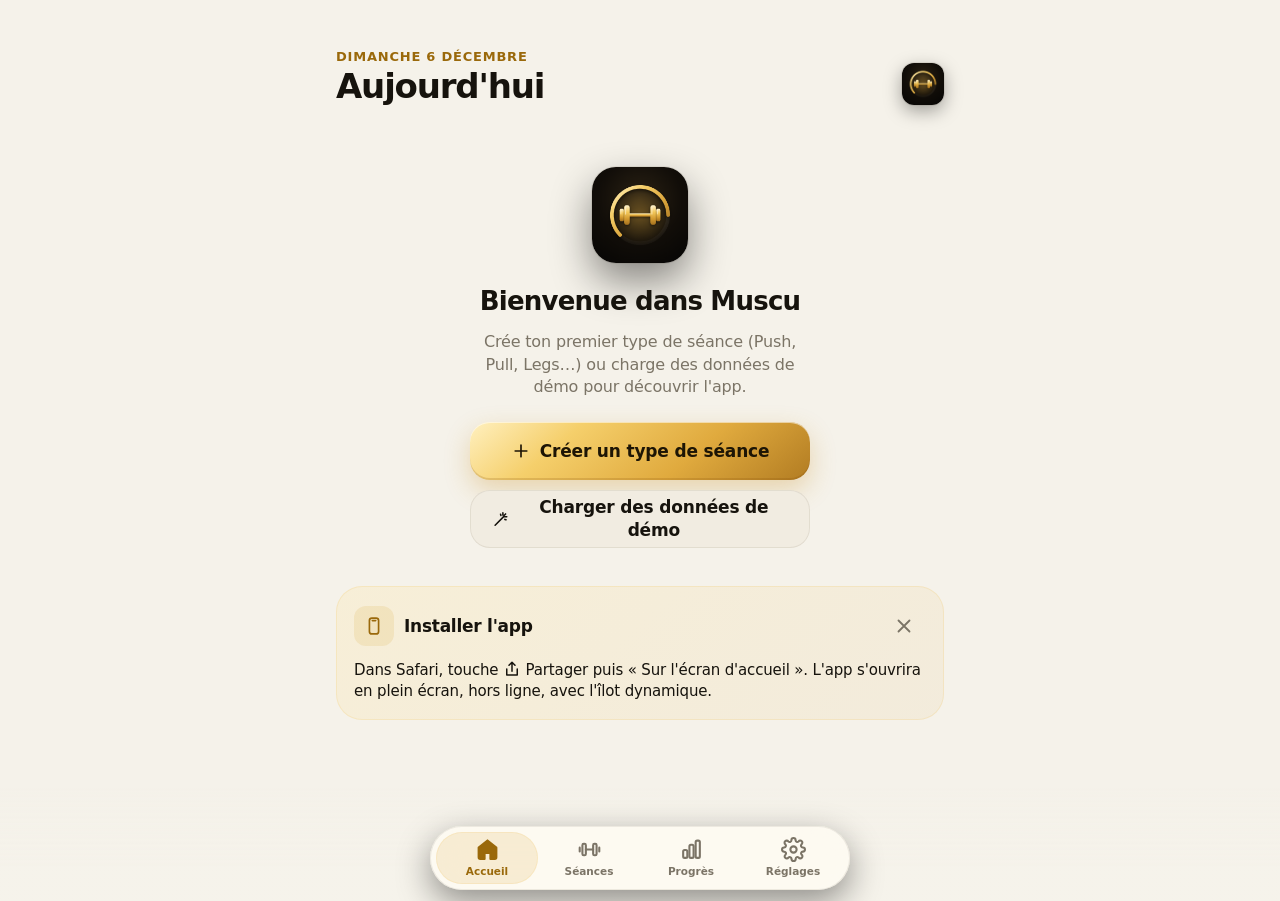
==== commit 9dd0cbc8: "Nouvelle app dans masse/, version 2.1 remise à la racine La 2.1 retrouve son adresse d'origine. Son " ====
--- a/index.html
+++ b/index.html
@@ -1,28 +1,3415 @@
 <!doctype html>
-<html lang="fr" data-block="1">
+<html lang="fr">
 <head>
-  <meta charset="utf-8">
-  <meta name="viewport" content="width=device-width, initial-scale=1, viewport-fit=cover, user-scalable=no">
-  <title>Muscu</title>
-  <meta name="description" content="Suivi du programme Masse et Esthétique, 32 semaines, hors ligne.">
-  <meta name="theme-color" content="#101316">
-  <meta name="apple-mobile-web-app-capable" content="yes">
-  <meta name="mobile-web-app-capable" content="yes">
-  <meta name="apple-mobile-web-app-status-bar-style" content="black-translucent">
-  <meta name="apple-mobile-web-app-title" content="Muscu">
-  <meta name="format-detection" content="telephone=no">
-  <link rel="manifest" href="manifest.webmanifest">
-  <link rel="icon" href="icons/icon.svg" type="image/svg+xml">
-  <link rel="apple-touch-icon" href="icons/icon-180.png">
-  <link rel="stylesheet" href="css/app.css">
+<meta charset="utf-8">
+<meta name="viewport" content="width=device-width, initial-scale=1, viewport-fit=cover">
+<title>Muscu</title>
+<meta name="description" content="Suivi de musculation personnel, hors ligne.">
+<meta name="theme-color" content="#0a0907">
+<meta name="apple-mobile-web-app-capable" content="yes">
+<meta name="mobile-web-app-capable" content="yes">
+<meta name="apple-mobile-web-app-status-bar-style" content="black-translucent">
+<meta name="apple-mobile-web-app-title" content="Muscu">
+<meta name="format-detection" content="telephone=no">
+<link rel="apple-touch-icon" href="icon-180.png">
+<link rel="icon" type="image/png" href="icon-192.png">
+<link rel="manifest" href="manifest.webmanifest">
+<style>
+/* =====================================================================
+   Muscu 2.0 — « Or & Onyx »
+   Noir chaud profond, or brossé, verre dépoli façon iOS 26.
+   Une colonne pour le pouce ; barre d'onglets flottante ; îlot dynamique.
+   ===================================================================== */
+[hidden] { display: none !important; }
+:root {
+  --bg: #0a0907;
+  --bg-glow: rgba(214, 160, 60, 0.13);
+  --surface: #15130f;
+  --surface-hi: #1b1813;
+  --surface-2: #221e17;
+  --surface-3: #2d281f;
+  --fg: #f8f4ea;
+  --muted: #a49d8e;
+  --faint: #6d665a;
+  --line: rgba(255, 233, 190, 0.075);
+  --line-strong: rgba(255, 233, 190, 0.13);
+
+  --gold: #f0c35a;
+  --gold-hi: #ffe8a6;
+  --gold-2: #d9a23a;
+  --gold-deep: #a8761f;
+  --gold-text: #f4cc6e;
+  --gold-ink: #1d1505;
+  --grad-gold: linear-gradient(140deg, #fff0bf 0%, #f5cf6b 28%, #e0aa3e 64%, #b27c22 100%);
+  --grad-gold-soft: linear-gradient(140deg, rgba(255, 224, 140, 0.20), rgba(214, 156, 50, 0.08));
+  --accent: var(--gold);
+  --accent-text: var(--gold-text);
+  --accent-ink: var(--gold-ink);
+  --accent-soft: rgba(240, 195, 90, 0.14);
+  --accent-softer: rgba(240, 195, 90, 0.07);
+
+  --good: #3fd98a;
+  --bad: #ff5f5f;
+  --warm: #ff9f43;
+  --scrim: rgba(0, 0, 0, 0.6);
+  --shadow: 0 18px 50px rgba(0, 0, 0, 0.55);
+  --shadow-gold: 0 10px 30px rgba(230, 170, 60, 0.28);
+  --glass: rgba(26, 23, 18, 0.64);
+  --glass-border: rgba(255, 240, 210, 0.10);
+
+  --font-ui: -apple-system, BlinkMacSystemFont, "SF Pro Text", "SF Pro Display", "Segoe UI", system-ui, sans-serif;
+  --font-num: ui-rounded, "SF Pro Rounded", -apple-system, BlinkMacSystemFont, system-ui, sans-serif;
+
+  --r-card: 26px;
+  --r-ctl: 16px;
+  --gutter: 16px;
+  --tabbar-h: 64px;
+  --tabbar-gap: max(10px, calc(env(safe-area-inset-bottom, 0px) - 12px));
+  --spring: cubic-bezier(.32, 1.28, .5, 1);
+  --ease: cubic-bezier(.25, .8, .25, 1);
+  color-scheme: dark;
+}
+@media (prefers-color-scheme: light) {
+  :root:not([data-theme="dark"]) {
+    --bg: #f5f2ea; --bg-glow: rgba(230, 180, 70, 0.20); --surface: #ffffff; --surface-hi: #ffffff; --surface-2: #f1ece1; --surface-3: #e7e0d1;
+    --fg: #16130d; --muted: #7b7466; --faint: #b0a898; --line: rgba(60, 40, 10, 0.08); --line-strong: rgba(60, 40, 10, 0.14);
+    --gold-text: #9a690b; --accent-soft: rgba(214, 160, 40, 0.15); --accent-softer: rgba(214, 160, 40, 0.08);
+    --good: #18a35e; --bad: #e5484d; --warm: #e07b12; --scrim: rgba(30, 22, 8, 0.35);
+    --shadow: 0 16px 44px rgba(60, 40, 10, 0.14); --shadow-gold: 0 10px 26px rgba(200, 140, 30, 0.30);
+    --glass: rgba(255, 252, 245, 0.72); --glass-border: rgba(60, 40, 10, 0.08);
+    color-scheme: light;
+  }
+}
+:root[data-theme="light"] {
+  --bg: #f5f2ea; --bg-glow: rgba(230, 180, 70, 0.20); --surface: #ffffff; --surface-hi: #ffffff; --surface-2: #f1ece1; --surface-3: #e7e0d1;
+  --fg: #16130d; --muted: #7b7466; --faint: #b0a898; --line: rgba(60, 40, 10, 0.08); --line-strong: rgba(60, 40, 10, 0.14);
+  --gold-text: #9a690b; --accent-soft: rgba(214, 160, 40, 0.15); --accent-softer: rgba(214, 160, 40, 0.08);
+  --good: #18a35e; --bad: #e5484d; --warm: #e07b12; --scrim: rgba(30, 22, 8, 0.35);
+  --shadow: 0 16px 44px rgba(60, 40, 10, 0.14); --shadow-gold: 0 10px 26px rgba(200, 140, 30, 0.30);
+  --glass: rgba(255, 252, 245, 0.72); --glass-border: rgba(60, 40, 10, 0.08);
+  color-scheme: light;
+}
+
+* { box-sizing: border-box; -webkit-tap-highlight-color: transparent; }
+html { background: var(--bg); min-height: 100%; }
+body {
+  margin: 0; min-height: 100%; background: var(--bg); color: var(--fg);
+  font-family: var(--font-ui); font-size: 16px; line-height: 1.4; letter-spacing: -0.01em;
+  -webkit-font-smoothing: antialiased; -webkit-text-size-adjust: 100%;
+  overscroll-behavior-y: none;
+}
+/* Halo doré fixe derrière le haut de l'écran */
+body::before {
+  content: ""; position: fixed; inset: 0 0 auto 0; height: 420px; z-index: -1; pointer-events: none;
+  background: radial-gradient(120% 70% at 50% -10%, var(--bg-glow), transparent 70%);
+}
+button, input, select, textarea { font: inherit; color: inherit; letter-spacing: inherit; }
+button { touch-action: manipulation; cursor: pointer; -webkit-user-select: none; user-select: none; }
+:focus-visible { outline: 2px solid var(--gold); outline-offset: 2px; }
+svg { display: block; }
+.num { font-family: var(--font-num); font-variant-numeric: tabular-nums; }
+.muted { color: var(--muted); }
+.gold-text { color: var(--gold-text); }
+.sr-only { position: absolute; width: 1px; height: 1px; overflow: hidden; clip: rect(0 0 0 0); white-space: nowrap; }
+
+/* ---------- Structure ----------
+   CORRECTIF barre d'onglets : sur iPhone en mode app (barre d'état translucide),
+   quand la page est plus courte que l'écran, WebKit calcule les éléments
+   « fixed bottom » sur une fenêtre raccourcie → un vide apparaît sous la barre
+   (c'était le cas de Séances et Historique, pages courtes). On garantit donc
+   que le document dépasse toujours d'au moins 1 px la hauteur de l'écran. */
+#app { min-height: calc(100vh + 1px); min-height: calc(100lvh + 1px); overflow-x: hidden; overflow-x: clip; }
+.page {
+  padding-inline: var(--gutter);
+  padding-block: 2px calc(var(--tabbar-h) + var(--tabbar-gap) + 36px);
+  display: flex; flex-direction: column; gap: 14px;
+  max-width: 640px; margin: 0 auto;
+}
+.page.no-tabbar { padding-bottom: calc(env(safe-area-inset-bottom, 0px) + 128px); }
+.page > * { min-width: 0; }
+
+/* Animations de navigation (pousser / revenir / changer d'onglet) */
+.anim-push { animation: push-in 0.42s var(--ease) both; }
+.anim-pop { animation: pop-in 0.42s var(--ease) both; }
+.anim-tab { animation: tab-in 0.34s var(--ease) both; }
+@keyframes push-in { from { transform: translateX(38%); opacity: 0; } to { transform: none; opacity: 1; } }
+@keyframes pop-in { from { transform: translateX(-24%); opacity: 0; } to { transform: none; opacity: 1; } }
+@keyframes tab-in { from { transform: translateY(10px); opacity: 0; } to { transform: none; opacity: 1; } }
+
+/* ---------- Barre de navigation (titre large qui se replie) ---------- */
+.nav {
+  position: sticky; top: 0; z-index: 25;
+  padding-top: env(safe-area-inset-top, 0px);
+  transition: background 0.25s, box-shadow 0.25s, -webkit-backdrop-filter 0.25s, backdrop-filter 0.25s;
+}
+body.scrolled .nav, .nav.solid {
+  background: var(--glass);
+  -webkit-backdrop-filter: saturate(180%) blur(22px); backdrop-filter: saturate(180%) blur(22px);
+  box-shadow: 0 1px 0 var(--line);
+}
+.nav-bar {
+  display: grid; grid-template-columns: 1fr auto 1fr; align-items: center;
+  min-height: 48px; padding: 2px 6px; max-width: 640px; margin: 0 auto;
+}
+.nav-title {
+  margin: 0; font-size: 17px; font-weight: 650; text-align: center; white-space: nowrap; overflow: hidden; text-overflow: ellipsis;
+  max-width: 58vw; transition: opacity 0.2s, transform 0.25s var(--ease);
+}
+.nav.large .nav-title { opacity: 0; transform: translateY(6px); }
+body.collapsed .nav.large .nav-title { opacity: 1; transform: none; }
+.nav .left { justify-self: start; display: flex; }
+.nav .right { justify-self: end; display: flex; gap: 2px; align-items: center; }
+.large-title { padding: 0 var(--gutter) 8px; max-width: 640px; margin: 0 auto; display: flex; align-items: flex-end; justify-content: space-between; gap: 12px; }
+.large-title h1 { margin: 0; font-size: 34px; line-height: 1.08; font-weight: 800; letter-spacing: -0.035em; text-wrap: balance; }
+.large-title .subtitle { margin: 3px 0 0; font-size: 15px; color: var(--muted); font-weight: 500; }
+.large-title .eyebrow-date { margin: 0 0 2px; font-size: 13px; font-weight: 700; letter-spacing: 0.06em; text-transform: uppercase; color: var(--gold-text); }
+.large-title .brand { width: 42px; height: 42px; border-radius: 12px; flex: none; box-shadow: 0 6px 18px rgba(0,0,0,0.35), 0 0 0 1px var(--line); overflow: hidden; }
+.large-title .brand img { width: 100%; height: 100%; display: block; }
+
+.bar-btn {
+  min-width: 44px; min-height: 44px; padding: 0 10px; border: 0; background: none;
+  color: var(--gold-text); font-size: 17px; font-weight: 500; display: inline-flex; align-items: center; gap: 2px; border-radius: 22px;
+  transition: opacity 0.15s, transform 0.2s var(--spring);
+}
+.bar-btn.strong { font-weight: 700; }
+.bar-btn.icon { padding: 0; justify-content: center; }
+.bar-btn svg { width: 24px; height: 24px; }
+.bar-btn:active { opacity: 0.5; transform: scale(0.94); }
+.bar-btn.glassy {
+  min-width: 40px; min-height: 40px; margin: 2px; background: var(--surface-2); box-shadow: inset 0 0 0 1px var(--line);
+}
+.bar-btn.glassy svg { width: 20px; height: 20px; }
+.bar-btn.pill { background: var(--grad-gold); color: var(--gold-ink); min-height: 36px; padding: 0 16px; font-size: 15px; font-weight: 700; margin-right: 6px; box-shadow: var(--shadow-gold); }
+
+/* ---------- Barre d'onglets flottante (verre) ---------- */
+.tabbar-fade {
+  position: fixed; left: 0; right: 0; bottom: 0; height: calc(var(--tabbar-h) + var(--tabbar-gap) + 40px); z-index: 29; pointer-events: none;
+  background: linear-gradient(to bottom, transparent, color-mix(in srgb, var(--bg) 88%, transparent) 70%);
+}
+.tabbar {
+  position: fixed; z-index: 30; left: 50%; bottom: var(--tabbar-gap); transform: translateX(-50%);
+  width: min(calc(100% - 28px), 420px); height: var(--tabbar-h);
+  display: grid; grid-template-columns: repeat(4, 1fr); padding: 6px;
+  border-radius: 999px; background: var(--glass);
+  -webkit-backdrop-filter: saturate(190%) blur(26px); backdrop-filter: saturate(190%) blur(26px);
+  box-shadow: 0 12px 34px rgba(0, 0, 0, 0.42), inset 0 0 0 1px var(--glass-border), inset 0 1px 0 rgba(255, 255, 255, 0.07);
+}
+.tabbar .indicator {
+  position: absolute; top: 6px; bottom: 6px; left: 6px; width: calc((100% - 12px) / 4);
+  border-radius: 999px; background: var(--accent-soft); box-shadow: inset 0 0 0 1px rgba(240, 195, 90, 0.16);
+  transform: translateX(calc(var(--i, 0) * 100%)); transition: transform 0.5s var(--spring);
+}
+.tab {
+  position: relative; border: 0; background: none; color: var(--muted); border-radius: 999px;
+  display: flex; flex-direction: column; align-items: center; justify-content: center; gap: 2px;
+  font-size: 10.5px; font-weight: 650; letter-spacing: 0;
+  transition: color 0.25s, transform 0.25s var(--spring);
+}
+.tab svg { width: 25px; height: 25px; }
+.tab .ic-on { display: none; }
+.tab[aria-current="page"] { color: var(--gold-text); }
+.tab[aria-current="page"] .ic-on { display: block; }
+.tab[aria-current="page"] .ic-off { display: none; }
+.tab:active { transform: scale(0.9); }
+
+/* ---------- Cartes & typographie ---------- */
+.card {
+  position: relative; background: linear-gradient(180deg, var(--surface-hi), var(--surface));
+  border-radius: var(--r-card); padding: 18px; display: flex; flex-direction: column; gap: 12px;
+  box-shadow: inset 0 0 0 1px var(--line);
+}
+button.card { border: 0; text-align: left; width: 100%; transition: transform 0.25s var(--spring); }
+button.card:active { transform: scale(0.98); }
+.card.flush { padding: 4px 0; gap: 0; overflow: hidden; }
+.eyebrow { margin: 0; font-size: 12px; font-weight: 700; letter-spacing: 0.09em; text-transform: uppercase; color: var(--muted); display: inline-flex; align-items: center; gap: 6px; }
+.eyebrow svg { width: 14px; height: 14px; }
+.eyebrow.accent { color: var(--gold-text); }
+.h-hero { margin: 0; font-family: var(--font-num); font-size: 42px; line-height: 1.02; font-weight: 800; letter-spacing: -0.03em; text-wrap: balance; overflow-wrap: anywhere; }
+.h2 { margin: 0; font-size: 21px; font-weight: 750; letter-spacing: -0.02em; }
+.h3 { margin: 0; font-size: 17px; font-weight: 700; letter-spacing: -0.015em; }
+.p { margin: 0; color: var(--muted); font-size: 15px; }
+.small { font-size: 13px; }
+.row-between { display: flex; align-items: center; justify-content: space-between; gap: 10px; }
+.section-label { margin: 12px 6px -4px; font-size: 13px; font-weight: 700; color: var(--muted); text-transform: uppercase; letter-spacing: 0.07em; }
+.footnote { margin: -4px 8px 0; font-size: 13px; color: var(--muted); line-height: 1.45; }
+
+/* Carte héros (séance suggérée) */
+.hero {
+  overflow: hidden; padding: 22px 20px 20px; gap: 14px;
+  background:
+    radial-gradient(130% 90% at 100% 0%, rgba(240, 190, 80, 0.22), transparent 55%),
+    linear-gradient(180deg, var(--surface-hi), var(--surface));
+  box-shadow: inset 0 0 0 1px rgba(240, 195, 90, 0.16), 0 20px 50px rgba(0, 0, 0, 0.35);
+}
+.hero::after {
+  content: ""; position: absolute; right: -60px; top: -60px; width: 220px; height: 220px; border-radius: 50%; pointer-events: none;
+  border: 26px solid rgba(240, 195, 90, 0.06);
+}
+.hero .ex-chips { display: flex; flex-wrap: wrap; gap: 6px; }
+.hero .ex-chips span { padding: 5px 10px; border-radius: 999px; background: var(--surface-2); color: var(--fg); font-size: 13px; font-weight: 600; box-shadow: inset 0 0 0 1px var(--line); }
+.hero .ex-chips span.more { color: var(--muted); }
+.hero .meta { display: flex; gap: 14px; flex-wrap: wrap; color: var(--muted); font-size: 14px; font-weight: 500; }
+.hero .meta span { display: inline-flex; align-items: center; gap: 5px; }
+.hero .meta svg { width: 15px; height: 15px; color: var(--gold-text); }
+
+/* Bandeau semaine (L M M J V S D) */
+.week-strip { display: grid; grid-template-columns: repeat(7, 1fr); gap: 6px; }
+.day { display: flex; flex-direction: column; align-items: center; gap: 6px; }
+.day small { font-size: 11px; font-weight: 700; color: var(--faint); letter-spacing: 0.04em; }
+.day .dot {
+  width: 34px; height: 34px; border-radius: 50%; display: grid; place-items: center; font-family: var(--font-num);
+  font-size: 14px; font-weight: 700; color: var(--muted); background: var(--surface-2);
+}
+.day.done .dot { background: var(--grad-gold); color: var(--gold-ink); box-shadow: 0 4px 14px rgba(230, 170, 60, 0.32); }
+.day.done .dot svg { width: 16px; height: 16px; }
+.day.today small { color: var(--gold-text); }
+.day.today:not(.done) .dot { box-shadow: inset 0 0 0 2px var(--gold); color: var(--fg); }
+.day.future .dot { opacity: 0.5; }
+
+/* Boutons */
+.btn {
+  position: relative; overflow: hidden;
+  border: 0; border-radius: 20px; min-height: 58px; padding: 0 22px; width: 100%;
+  display: inline-flex; align-items: center; justify-content: center; gap: 9px;
+  font-size: 17px; font-weight: 700; letter-spacing: -0.01em;
+  background: var(--grad-gold); color: var(--gold-ink);
+  box-shadow: var(--shadow-gold), inset 0 1px 0 rgba(255, 255, 255, 0.55), inset 0 -2px 0 rgba(120, 70, 0, 0.18);
+  transition: transform 0.25s var(--spring), opacity 0.2s, filter 0.2s;
+}
+.btn::after { /* reflet qui passe */
+  content: ""; position: absolute; top: 0; bottom: 0; left: -60%; width: 40%; pointer-events: none;
+  background: linear-gradient(100deg, transparent, rgba(255, 255, 255, 0.45), transparent);
+  transform: skewX(-18deg); animation: shine 4.5s ease-in-out 1.2s infinite;
+}
+.btn:active { transform: scale(0.965); filter: brightness(0.95); }
+.btn[disabled] { opacity: 0.35; pointer-events: none; }
+.btn.secondary { background: var(--surface-2); color: var(--fg); box-shadow: inset 0 0 0 1px var(--line); }
+.btn.secondary::after, .btn.ghost::after, .btn.danger::after, .btn.danger-fill::after { display: none; }
+.btn.ghost { background: none; color: var(--gold-text); min-height: 48px; box-shadow: none; }
+.btn.danger { background: none; color: var(--bad); min-height: 48px; box-shadow: none; }
+.btn.danger-fill { background: var(--bad); color: #fff; box-shadow: 0 10px 26px rgba(255, 80, 80, 0.25); }
+.btn svg { width: 20px; height: 20px; }
+.btn.play svg { width: 18px; height: 18px; }
+@keyframes shine { 0%, 70% { left: -60%; } 100% { left: 130%; } }
+
+.chip-btn {
+  border: 0; border-radius: 999px; min-height: 34px; padding: 0 13px; background: var(--accent-soft); color: var(--gold-text);
+  font-size: 14px; font-weight: 650; display: inline-flex; align-items: center; gap: 6px; white-space: nowrap;
+  transition: transform 0.2s var(--spring), opacity 0.15s;
+}
+.chip-btn svg { width: 15px; height: 15px; }
+.chip-btn:active { transform: scale(0.93); opacity: 0.8; }
+
+/* Tuiles */
+.tiles { display: grid; grid-template-columns: repeat(3, minmax(0, 1fr)); gap: 10px; }
+.tiles.two { grid-template-columns: repeat(2, minmax(0, 1fr)); }
+.tile { background: var(--surface-2); border-radius: 18px; padding: 12px 13px; min-width: 0; display: flex; flex-direction: column; gap: 4px; box-shadow: inset 0 0 0 1px var(--line); }
+.tile .k { font-size: 12px; color: var(--muted); font-weight: 600; display: flex; align-items: center; gap: 5px; white-space: nowrap; overflow: hidden; text-overflow: ellipsis; }
+.tile .k svg { width: 14px; height: 14px; color: var(--gold-text); flex: none; }
+.tile .v { font-family: var(--font-num); font-variant-numeric: tabular-nums; font-size: 22px; font-weight: 750; letter-spacing: -0.02em; white-space: nowrap; overflow: hidden; text-overflow: ellipsis; }
+.tile .delta { align-self: flex-start; }
+.tile.gold { background: var(--grad-gold-soft); box-shadow: inset 0 0 0 1px rgba(240, 195, 90, 0.18); }
+
+/* Badge record : or champagne avec reflet */
+.badge-pr {
+  position: relative; overflow: hidden;
+  display: inline-flex; align-items: center; gap: 4px; padding: 4px 9px 4px 7px; border-radius: 999px;
+  background: var(--grad-gold); color: var(--gold-ink); font-size: 12px; font-weight: 850; letter-spacing: 0.02em; white-space: nowrap; flex: none;
+  box-shadow: 0 4px 12px rgba(230, 170, 60, 0.3), inset 0 1px 0 rgba(255, 255, 255, 0.5);
+}
+.badge-pr::after { content: ""; position: absolute; inset: 0 auto 0 -50%; width: 40%; background: linear-gradient(100deg, transparent, rgba(255,255,255,0.7), transparent); transform: skewX(-20deg); animation: shine 3.2s ease-in-out infinite; }
+.badge-pr svg { width: 12px; height: 12px; }
+.tag { display: inline-block; padding: 1px 8px; border-radius: 999px; background: var(--surface-3); color: var(--muted); font-size: 11px; font-weight: 700; vertical-align: 2px; }
+
+.delta { display: inline-flex; align-items: center; gap: 2px; font-size: 13px; font-weight: 700; font-variant-numeric: tabular-nums; white-space: nowrap; padding: 2px 7px 2px 5px; border-radius: 999px; }
+.delta svg { width: 12px; height: 12px; stroke-width: 2.6; }
+.delta.up { color: var(--good); background: color-mix(in srgb, var(--good) 13%, transparent); }
+.delta.down { color: var(--bad); background: color-mix(in srgb, var(--bad) 13%, transparent); }
+.delta.flat { color: var(--muted); background: var(--surface-3); padding: 2px 5px; }
+
+.delta-grid { display: grid; grid-template-columns: repeat(2, minmax(0, 1fr)); gap: 8px; }
+.delta-cell { background: var(--surface-2); border-radius: 16px; padding: 10px 11px; min-width: 0; box-shadow: inset 0 0 0 1px var(--line); }
+.delta-cell .k { font-size: 12px; color: var(--muted); font-weight: 600; }
+.delta-cell .line { display: flex; align-items: center; gap: 6px; flex-wrap: wrap; margin-top: 2px; }
+.delta-cell .v { font-family: var(--font-num); font-variant-numeric: tabular-nums; font-size: 17px; font-weight: 750; }
+
+/* Contrôle segmenté avec curseur glissant */
+.segmented {
+  position: relative; display: grid; grid-auto-flow: column; grid-auto-columns: 1fr;
+  background: var(--surface-2); border-radius: 13px; padding: 3px; box-shadow: inset 0 0 0 1px var(--line);
+}
+.segmented .thumb {
+  position: absolute; top: 3px; bottom: 3px; left: 3px; width: calc((100% - 6px) / var(--n));
+  border-radius: 10px; background: var(--surface-3); box-shadow: 0 2px 8px rgba(0, 0, 0, 0.25), inset 0 0 0 1px var(--line-strong);
+  transform: translateX(calc(var(--i) * 100%)); transition: transform 0.45s var(--spring);
+}
+.segmented button { position: relative; z-index: 1; border: 0; background: none; border-radius: 10px; min-height: 32px; padding: 0 10px; font-size: 13.5px; font-weight: 650; color: var(--muted); white-space: nowrap; transition: color 0.2s; }
+.segmented button[aria-pressed="true"] { color: var(--fg); }
+
+/* Listes groupées */
+.list-row { display: flex; align-items: center; gap: 10px; min-height: 64px; padding: 6px 8px 6px 14px; position: relative; }
+.list-row + .list-row::before { content: ""; position: absolute; top: 0; left: 64px; right: 0; border-top: 1px solid var(--line); }
+.card.flush.plain .list-row + .list-row::before { left: 16px; }
+.list-main { flex: 1; min-width: 0; border: 0; background: none; text-align: left; padding: 6px 0; display: flex; align-items: center; gap: 12px; border-radius: 14px; transition: opacity 0.15s; }
+.list-main:active { opacity: 0.55; }
+.list-main .txt { flex: 1; min-width: 0; }
+.list-main .t { font-size: 17px; font-weight: 650; letter-spacing: -0.015em; overflow-wrap: anywhere; }
+.list-main .s { font-size: 13.5px; color: var(--muted); font-variant-numeric: tabular-nums; margin-top: 1px; }
+.mono {
+  width: 40px; height: 40px; border-radius: 12px; flex: none; display: grid; place-items: center;
+  font-family: var(--font-num); font-weight: 800; font-size: 15px; letter-spacing: -0.02em;
+  background: var(--grad-gold); color: var(--gold-ink); box-shadow: inset 0 1px 0 rgba(255,255,255,0.45), 0 4px 12px rgba(230, 170, 60, 0.18);
+}
+.mono.dim { background: var(--surface-3); color: var(--muted); box-shadow: none; }
+.mono svg { width: 20px; height: 20px; }
+.mono.ic { background: var(--accent-soft); color: var(--gold-text); box-shadow: none; }
+.mono.ic.red { background: color-mix(in srgb, var(--bad) 14%, transparent); color: var(--bad); }
+.chev { color: var(--faint); width: 16px; height: 16px; flex: none; }
+.icon-btn {
+  width: 44px; height: 44px; border: 0; border-radius: 14px; background: none; color: var(--muted);
+  display: inline-flex; align-items: center; justify-content: center; flex: none; transition: background 0.15s, transform 0.2s var(--spring);
+}
+.icon-btn svg { width: 22px; height: 22px; }
+.icon-btn:active { background: var(--surface-2); transform: scale(0.9); }
+.icon-btn[disabled] { opacity: 0.25; }
+.list-add { border: 0; background: none; color: var(--gold-text); font-weight: 650; min-height: 58px; width: 100%; display: flex; align-items: center; gap: 12px; padding: 0 14px; font-size: 16px; text-align: left; position: relative; transition: opacity 0.15s; }
+.list-add:active { opacity: 0.55; }
+.list-add + .list-add::before, .list-row + .list-add::before { content: ""; position: absolute; top: 0; left: 64px; right: 0; border-top: 1px solid var(--line); }
+.list-add .mono { width: 36px; height: 36px; border-radius: 11px; }
+.list-add .mono svg { width: 19px; height: 19px; }
+
+.empty { text-align: center; padding: 52px 12px 24px; display: flex; flex-direction: column; align-items: center; gap: 12px; }
+.empty .glyph {
+  width: 84px; height: 84px; border-radius: 26px; background: var(--grad-gold-soft); color: var(--gold-text); display: grid; place-items: center;
+  box-shadow: inset 0 0 0 1px rgba(240, 195, 90, 0.2), 0 18px 40px rgba(230, 170, 60, 0.12);
+}
+.empty .glyph svg { width: 40px; height: 40px; }
+.empty .glyph.logo { background: none; box-shadow: 0 18px 40px rgba(0,0,0,0.45), 0 0 0 1px var(--line); overflow: hidden; width: 96px; height: 96px; border-radius: 24px; }
+.empty .glyph.logo img { width: 100%; height: 100%; }
+.empty h2 { margin: 8px 0 0; font-size: 26px; font-weight: 800; letter-spacing: -0.03em; }
+.empty p { margin: 0; color: var(--muted); max-width: 34ch; }
+.empty .actions { display: flex; flex-direction: column; gap: 10px; width: 100%; max-width: 340px; margin-top: 12px; }
+
+/* Graphiques */
+.chart { width: 100%; height: auto; overflow: visible; }
+.chart text { fill: var(--muted); font-size: 10.5px; font-weight: 600; font-family: var(--font-ui); font-variant-numeric: tabular-nums; }
+.chart .grid { stroke: var(--line); stroke-width: 1; stroke-dasharray: 3 4; }
+.chart .bar { fill: var(--surface-3); }
+.chart .bar.on { fill: url(#gBar); opacity: 0.42; }
+.chart .bar.now { fill: url(#gBar); opacity: 1; }
+.chart .line { fill: none; stroke: url(#gLine); stroke-width: 3.2; stroke-linecap: round; stroke-linejoin: round; filter: drop-shadow(0 4px 8px rgba(230, 170, 60, 0.35)); }
+.chart .area { fill: url(#gArea); }
+.chart .pt { fill: var(--surface); stroke: var(--gold); stroke-width: 2.5; }
+.chart .pt.pr { fill: var(--gold); stroke: var(--gold-hi); stroke-width: 2; filter: drop-shadow(0 0 6px rgba(255, 210, 110, 0.75)); }
+.chart .pt.last { fill: var(--gold); }
+
+/* Formulaires */
+.field { display: flex; flex-direction: column; gap: 6px; }
+.field label, .field .lbl { font-size: 13px; color: var(--muted); font-weight: 650; margin-left: 4px; }
+.input {
+  width: 100%; border: 0; border-radius: 16px; background: var(--surface-2); padding: 14px 15px; font-size: 17px; min-height: 52px;
+  box-shadow: inset 0 0 0 1px var(--line); transition: box-shadow 0.2s;
+}
+.input:focus { outline: none; box-shadow: inset 0 0 0 1.5px var(--gold); }
+textarea.input { resize: none; min-height: 84px; line-height: 1.4; }
+select.input { appearance: none; -webkit-appearance: none; background-image: none; }
+.stepper { display: flex; align-items: center; justify-content: space-between; gap: 10px; min-height: 56px; }
+.stepper + .stepper, .stepper + .setting-row { border-top: 1px solid var(--line); }
+.stepper .lbl { font-size: 16px; color: var(--fg); font-weight: 500; }
+.stepper .ctl { display: flex; align-items: center; gap: 4px; background: var(--surface-2); border-radius: 14px; padding: 3px; box-shadow: inset 0 0 0 1px var(--line); }
+.stepper .ctl button { width: 40px; height: 38px; border-radius: 11px; border: 0; background: none; font-size: 22px; font-weight: 500; color: var(--gold-text); transition: background 0.15s, transform 0.2s var(--spring); }
+.stepper .ctl button:active { background: var(--surface-3); transform: scale(0.9); }
+.stepper .ctl output { min-width: 36px; text-align: center; font-family: var(--font-num); font-size: 19px; font-weight: 750; font-variant-numeric: tabular-nums; }
+.setting-row { display: flex; align-items: center; justify-content: space-between; gap: 12px; min-height: 52px; }
+.card > .setting-row + .setting-row { border-top: 1px solid var(--line); }
+.setting-row > span { font-size: 16px; display: flex; align-items: center; gap: 12px; }
+.setting-row .mono { width: 32px; height: 32px; border-radius: 9px; }
+.setting-row .mono svg { width: 17px; height: 17px; }
+.setting-row select { width: auto; min-width: 104px; min-height: 38px; padding: 7px 12px; text-align: right; color: var(--gold-text); font-weight: 650; }
+.switch { position: relative; width: 52px; height: 32px; border-radius: 999px; background: var(--surface-3); border: 0; flex: none; transition: background 0.25s; box-shadow: inset 0 0 0 1px var(--line); }
+.switch::after { content: ""; position: absolute; top: 3px; left: 3px; width: 26px; height: 26px; border-radius: 50%; background: #fff; box-shadow: 0 2px 6px rgba(0,0,0,0.3); transition: transform 0.35s var(--spring), width 0.2s; }
+.switch:active::after { width: 32px; }
+.switch[aria-checked="true"] { background: var(--grad-gold); }
+.switch[aria-checked="true"]::after { transform: translateX(20px); }
+.switch[aria-checked="true"]:active::after { transform: translateX(14px); }
+.switch.warm[aria-checked="true"] { background: var(--warm); }
+.suggest { display: flex; gap: 8px; overflow-x: auto; scrollbar-width: none; padding-bottom: 2px; margin-inline: -18px; padding-inline: 18px; }
+.suggest::-webkit-scrollbar { display: none; }
+
+/* ---------- Séance en cours ---------- */
+.session-head { flex-direction: row; align-items: center; gap: 16px; padding: 18px 20px; }
+.session-head .ring-wrap { position: relative; width: 88px; height: 88px; flex: none; }
+.session-head .ring-wrap svg { width: 88px; height: 88px; transform: rotate(-90deg); }
+.session-head .ring-wrap circle { fill: none; stroke-width: 8; }
+.session-head .ring-wrap .track { stroke: var(--surface-3); }
+.session-head .ring-wrap .prog { stroke: url(#gRing); stroke-linecap: round; transition: stroke-dashoffset 0.6s var(--ease); }
+.session-head .ring-wrap .lbl { position: absolute; inset: 0; display: grid; place-items: center; text-align: center; line-height: 1; }
+.session-head .ring-wrap .lbl b { font-family: var(--font-num); font-size: 22px; font-weight: 800; font-variant-numeric: tabular-nums; }
+.session-head .ring-wrap .lbl small { display: block; font-size: 10.5px; color: var(--muted); font-weight: 700; margin-top: 3px; letter-spacing: 0.04em; }
+.session-head .clock { font-family: var(--font-num); font-variant-numeric: tabular-nums; font-size: 46px; font-weight: 800; line-height: 1; letter-spacing: -0.03em; }
+.session-head .live { display: inline-flex; align-items: center; gap: 6px; }
+.live-dot { width: 8px; height: 8px; border-radius: 50%; background: var(--gold); box-shadow: 0 0 0 0 rgba(240, 195, 90, 0.6); animation: pulse 1.8s infinite; }
+@keyframes pulse { 0% { box-shadow: 0 0 0 0 rgba(240, 195, 90, 0.55); } 70% { box-shadow: 0 0 0 8px rgba(240, 195, 90, 0); } 100% { box-shadow: 0 0 0 0 rgba(240, 195, 90, 0); } }
+
+.ex-card.complete { box-shadow: inset 0 0 0 1px rgba(240, 195, 90, 0.22); }
+.ex-head { display: flex; align-items: flex-start; gap: 10px; }
+.ex-head .idx { width: 30px; height: 30px; border-radius: 10px; flex: none; display: grid; place-items: center; font-family: var(--font-num); font-weight: 800; font-size: 14px; background: var(--surface-3); color: var(--muted); margin-top: 1px; }
+.ex-card.complete .ex-head .idx { background: var(--grad-gold); color: var(--gold-ink); }
+.ex-card.complete .ex-head .idx svg { width: 16px; height: 16px; }
+.ex-head .txt { flex: 1; min-width: 0; }
+.ex-head h2 { margin: 0; font-size: 20px; font-weight: 750; letter-spacing: -0.02em; overflow-wrap: anywhere; line-height: 1.2; }
+.ex-head p { margin: 3px 0 0; font-size: 13.5px; color: var(--muted); font-variant-numeric: tabular-nums; }
+.ex-head .badge-pr { margin-top: 4px; }
+.ex-head .icon-btn { margin: -8px -10px 0 0; }
+
+.hint { display: flex; align-items: center; gap: 10px; background: var(--grad-gold-soft); border-radius: 16px; padding: 10px 10px 10px 12px; box-shadow: inset 0 0 0 1px rgba(240, 195, 90, 0.16); }
+.hint .hi { width: 30px; height: 30px; border-radius: 10px; flex: none; display: grid; place-items: center; background: var(--accent-soft); color: var(--gold-text); }
+.hint .hi svg { width: 18px; height: 18px; }
+.hint p { margin: 0; flex: 1; font-size: 14px; color: var(--fg); line-height: 1.35; }
+.hint .chip-btn { background: var(--grad-gold); color: var(--gold-ink); font-weight: 750; }
+.note { display: flex; gap: 8px; font-size: 14px; color: var(--muted); }
+.note svg { width: 16px; height: 16px; flex: none; margin-top: 2px; }
+
+.sets-head { display: grid; grid-template-columns: 34px 1fr 1fr 60px; padding: 0 0 0 4px; font-size: 11px; font-weight: 700; letter-spacing: 0.07em; text-transform: uppercase; color: var(--faint); }
+.sets-head span:last-child { text-align: center; }
+.sets { display: flex; flex-direction: column; gap: 8px; }
+.set-row {
+  display: grid; grid-template-columns: 34px 1fr 60px; align-items: center; gap: 0;
+  background: var(--surface-2); border-radius: 18px; padding-left: 4px; min-height: 64px;
+  box-shadow: inset 0 0 0 1px var(--line);
+  transition: background 0.35s, box-shadow 0.35s, transform 0.25s var(--spring);
+}
+.set-row.active { box-shadow: inset 0 0 0 1.5px rgba(240, 195, 90, 0.55), 0 6px 20px rgba(230, 170, 60, 0.10); }
+.set-row.done { background: linear-gradient(100deg, rgba(240, 195, 90, 0.20), rgba(240, 195, 90, 0.07)); box-shadow: inset 0 0 0 1px rgba(240, 195, 90, 0.22); }
+.set-label { font-weight: 800; font-size: 15px; color: var(--muted); text-align: center; font-family: var(--font-num); font-variant-numeric: tabular-nums; }
+.set-row.done .set-label { color: var(--gold-text); }
+.set-row.warm .set-label { color: var(--warm); }
+.set-values { border: 0; background: none; display: grid; grid-template-columns: 1fr 1fr; align-items: center; min-height: 64px; text-align: left; padding: 0 4px; border-radius: 14px; }
+.set-values:active { opacity: 0.6; }
+.val { display: flex; align-items: baseline; gap: 4px; }
+.val b { font-family: var(--font-num); font-variant-numeric: tabular-nums; font-size: 26px; font-weight: 800; line-height: 1; letter-spacing: -0.02em; }
+.val small { font-size: 12px; color: var(--muted); font-weight: 600; }
+.val.ph b { color: var(--faint); }
+.check { width: 60px; height: 64px; border: 0; background: none; display: grid; place-items: center; color: var(--faint); }
+.check .c {
+  width: 38px; height: 38px; border-radius: 50%; display: grid; place-items: center;
+  box-shadow: inset 0 0 0 2.5px var(--surface-3); transition: transform 0.35s var(--spring), background 0.25s, box-shadow 0.25s;
+}
+.check .c svg { width: 20px; height: 20px; opacity: 0; transform: scale(0.4); transition: opacity 0.2s, transform 0.4s var(--spring); }
+.set-row.active .check .c { box-shadow: inset 0 0 0 2.5px var(--gold); }
+.set-row.done .check .c { background: var(--grad-gold); box-shadow: 0 4px 14px rgba(230, 170, 60, 0.4); color: var(--gold-ink); }
+.set-row.done .check .c svg { opacity: 1; transform: none; stroke-width: 3; }
+.set-row.just .check .c { animation: pop 0.5s var(--spring); }
+.set-row.just { animation: glow 0.9s ease-out; }
+.check:active .c { transform: scale(0.82); }
+@keyframes glow { 0% { box-shadow: inset 0 0 0 1px rgba(240,195,90,.4), 0 0 0 0 rgba(240,195,90,.5); } 100% { box-shadow: inset 0 0 0 1px rgba(240,195,90,.22), 0 0 0 14px rgba(240,195,90,0); } }
+.add-set { border: 0; background: none; color: var(--gold-text); font-weight: 650; font-size: 15px; min-height: 44px; display: flex; align-items: center; justify-content: center; gap: 6px; border-radius: 14px; }
+.add-set:active { background: var(--surface-2); }
+.add-set svg { width: 18px; height: 18px; }
+
+/* Barre de repos flottante */
+.rest-bar {
+  position: fixed; left: 12px; right: 12px; bottom: calc(10px + env(safe-area-inset-bottom, 0px)); z-index: 40;
+  max-width: 616px; margin: 0 auto;
+  display: flex; align-items: center; gap: 10px; padding: 10px 10px 10px 12px; border-radius: 30px;
+  background: var(--glass);
+  -webkit-backdrop-filter: saturate(190%) blur(26px); backdrop-filter: saturate(190%) blur(26px);
+  box-shadow: 0 16px 44px rgba(0, 0, 0, 0.5), inset 0 0 0 1px var(--glass-border), inset 0 1px 0 rgba(255,255,255,0.07);
+  animation: rise 0.45s var(--spring);
+}
+.rest-bar .ring { width: 48px; height: 48px; flex: none; transform: rotate(-90deg); }
+.rest-bar .ring circle { fill: none; stroke-width: 5; }
+.rest-bar .ring .track { stroke: var(--surface-3); }
+.rest-bar .ring .prog { stroke: url(#gRing); stroke-linecap: round; transition: stroke-dashoffset 0.25s linear; }
+.rest-bar .time { flex: 1; min-width: 0; }
+.rest-bar .time small { display: block; font-size: 11px; color: var(--muted); font-weight: 700; letter-spacing: 0.07em; text-transform: uppercase; }
+.rest-bar .time b { font-family: var(--font-num); font-variant-numeric: tabular-nums; font-size: 30px; font-weight: 800; line-height: 1; letter-spacing: -0.02em; }
+.round-btn { width: 48px; height: 48px; border-radius: 50%; border: 0; background: var(--surface-2); font-size: 14px; font-weight: 750; display: grid; place-items: center; flex: none; font-variant-numeric: tabular-nums; box-shadow: inset 0 0 0 1px var(--line); transition: transform 0.25s var(--spring); }
+.round-btn.accent { background: var(--grad-gold); color: var(--gold-ink); box-shadow: var(--shadow-gold), inset 0 1px 0 rgba(255,255,255,.5); }
+.round-btn svg { width: 20px; height: 20px; }
+.round-btn:active { transform: scale(0.88); }
+.summary-bar { padding: 10px; }
+
+.flash { position: fixed; inset: 0; z-index: 90; pointer-events: none; background: radial-gradient(circle at 50% 30%, rgba(255, 210, 110, 0.55), rgba(240, 180, 60, 0.15)); opacity: 0; animation: flash 1s ease-out; }
+
+/* Confettis dorés (records) */
+.confetti { position: fixed; inset: 0; pointer-events: none; z-index: 95; overflow: hidden; }
+.confetti i { position: absolute; top: -20px; width: 8px; height: 14px; border-radius: 2px; background: var(--grad-gold); animation: fall var(--d, 2.4s) cubic-bezier(.2,.6,.4,1) var(--delay, 0s) forwards; opacity: 0.95; }
+@keyframes fall { to { transform: translate3d(var(--x, 0), 110vh, 0) rotate(var(--r, 540deg)); opacity: 0.9; } }
+
+/* ---------- Feuilles (bottom sheets) ---------- */
+.sheet-wrap { position: fixed; inset: 0; z-index: 60; display: flex; align-items: flex-end; justify-content: center; }
+.scrim { position: absolute; inset: 0; background: var(--scrim); animation: fade 0.25s ease-out; border: 0; -webkit-backdrop-filter: blur(2px); backdrop-filter: blur(2px); }
+.sheet {
+  position: relative; width: calc(100% - 16px); max-width: 640px; max-height: 92%; margin-bottom: calc(8px + env(safe-area-inset-bottom, 0px) * 0.3);
+  background: var(--surface-hi); border-radius: 34px; box-shadow: var(--shadow), inset 0 0 0 1px var(--line);
+  padding: 8px 18px calc(18px + env(safe-area-inset-bottom, 0px) * 0.6);
+  display: flex; flex-direction: column; gap: 14px; overflow-y: auto; overscroll-behavior: contain;
+  animation: sheet-up 0.5s var(--spring);
+  will-change: transform;
+}
+.sheet.dragging { transition: none !important; animation: none; }
+.sheet .grabber { width: 40px; height: 5px; border-radius: 3px; background: var(--faint); opacity: 0.55; margin: 0 auto 2px; flex: none; }
+.sheet-head { display: flex; align-items: center; justify-content: space-between; gap: 8px; min-height: 40px; }
+.sheet-head h2 { margin: 0; font-size: 20px; font-weight: 800; letter-spacing: -0.02em; }
+.sheet-head .icon-btn { width: 34px; height: 34px; border-radius: 50%; background: var(--surface-2); }
+.sheet-head .icon-btn svg { width: 16px; height: 16px; stroke-width: 2.6; }
+.sheet .msg { margin: -6px 0 0; color: var(--muted); font-size: 15px; }
+.menu { display: flex; flex-direction: column; background: var(--surface-2); border-radius: 20px; overflow: hidden; box-shadow: inset 0 0 0 1px var(--line); }
+.menu button { border: 0; background: none; min-height: 56px; padding: 0 16px; text-align: left; font-size: 17px; display: flex; align-items: center; gap: 12px; position: relative; }
+.menu button:active { background: var(--surface-3); }
+.menu button + button::before { content: ""; position: absolute; top: 0; left: 50px; right: 0; border-top: 1px solid var(--line); }
+.menu button svg { width: 22px; height: 22px; color: var(--muted); }
+.menu button.danger { color: var(--bad); }
+.menu button.danger svg { color: var(--bad); }
+.menu button.on { color: var(--gold-text); font-weight: 700; }
+.menu button.on svg { color: var(--gold-text); }
+
+.big-field { background: var(--surface-2); border-radius: 24px; padding: 14px; display: flex; flex-direction: column; gap: 10px; box-shadow: inset 0 0 0 1px var(--line); }
+.big-field .lbl { text-align: center; font-size: 13px; color: var(--muted); font-weight: 700; letter-spacing: 0.06em; text-transform: uppercase; }
+.big-input {
+  width: 100%; border: 0; background: none; text-align: center; font-family: var(--font-num); font-variant-numeric: tabular-nums;
+  font-size: 60px; font-weight: 800; line-height: 1.05; padding: 0; letter-spacing: -0.035em; caret-color: var(--gold);
+}
+.big-input:focus { outline: none; }
+.big-input::placeholder { color: var(--faint); }
+.steps { display: grid; grid-auto-flow: column; grid-auto-columns: 1fr; gap: 8px; }
+.steps button { border: 0; border-radius: 16px; min-height: 54px; background: var(--surface-hi); font-family: var(--font-num); font-size: 18px; font-weight: 750; font-variant-numeric: tabular-nums; box-shadow: inset 0 0 0 1px var(--line); transition: transform 0.2s var(--spring), background 0.15s; }
+.steps button:active { transform: scale(0.92); background: var(--accent-soft); color: var(--gold-text); }
+
+/* ---------- Toast (appareils sans îlot) ---------- */
+.toast {
+  position: fixed; left: 50%; top: calc(env(safe-area-inset-top, 0px) + 10px); z-index: 100; transform: translateX(-50%);
+  background: #000; color: #fff; padding: 11px 18px 11px 14px; border-radius: 999px; font-size: 15px; font-weight: 650;
+  display: flex; align-items: center; gap: 9px; box-shadow: 0 12px 30px rgba(0,0,0,0.45), inset 0 0 0 1px rgba(255,255,255,0.08); max-width: calc(100% - 32px); white-space: nowrap;
+  animation: drop 0.45s var(--spring);
+}
+.toast svg { width: 19px; height: 19px; flex: none; color: var(--gold); }
+
+/* ---------- Îlot dynamique ----------
+   Une capsule noire posée exactement sur l'îlot matériel de l'iPhone :
+   elle s'étire de part et d'autre pour afficher le chrono, le repos,
+   les records et les notifications, comme une Live Activity. */
+.island {
+  position: fixed; z-index: 120; left: 50%; top: var(--isl-top, 11px);
+  width: var(--isl-w, 126px); height: var(--isl-h, 37px); transform: translateX(-50%);
+  background: #000; color: #fff; border-radius: 999px; overflow: hidden;
+  transition: width 0.55s var(--spring), height 0.55s var(--spring), border-radius 0.55s var(--spring), opacity 0.3s, box-shadow 0.4s;
+  opacity: 0; pointer-events: none;
+}
+.island.on { opacity: 1; pointer-events: auto; }
+.island.compact { --isl-w: 252px; }
+.island.expanded { --isl-w: min(372px, calc(100vw - 20px)); --isl-h: 84px; border-radius: 42px; box-shadow: 0 16px 40px rgba(0,0,0,0.5); }
+.island.expanded.tall { --isl-h: 148px; border-radius: 48px; }
+.island .lead, .island .trail {
+  position: absolute; top: 0; height: var(--isl-h-c, 37px); display: flex; align-items: center; gap: 6px;
+  font-family: var(--font-num); font-variant-numeric: tabular-nums; font-weight: 750; font-size: 15px; white-space: nowrap;
+  transition: opacity 0.25s 0.15s;
+}
+.island .lead { left: 12px; }
+.island .trail { right: 13px; color: var(--gold); }
+.island .lead svg { width: 20px; height: 20px; color: var(--gold); }
+.island .mini-ring { width: 22px; height: 22px; transform: rotate(-90deg); }
+.island .mini-ring circle { fill: none; stroke-width: 3.2; }
+.island .mini-ring .track { stroke: rgba(240, 195, 90, 0.22); }
+.island .mini-ring .prog { stroke: var(--gold); stroke-linecap: round; transition: stroke-dashoffset 0.25s linear; }
+.island:not(.compact) .lead, .island:not(.compact) .trail { opacity: 0; transition: opacity 0.1s; }
+.island .body {
+  position: absolute; left: 0; right: 0; top: 0; bottom: 0; padding: 40px 20px 0; display: flex; align-items: flex-start; gap: 12px;
+  opacity: 0; transition: opacity 0.2s;
+}
+.island.expanded .body { opacity: 1; transition: opacity 0.3s 0.18s; }
+.island .body .bi { width: 34px; height: 34px; border-radius: 50%; flex: none; display: grid; place-items: center; background: rgba(240, 195, 90, 0.16); color: var(--gold); margin-top: -2px; }
+.island .body .bi svg { width: 19px; height: 19px; }
+.island .body .bi.gold { background: var(--grad-gold); color: var(--gold-ink); }
+.island .body .bt { flex: 1; min-width: 0; }
+.island .body .bt b { display: block; font-size: 15px; font-weight: 700; white-space: nowrap; overflow: hidden; text-overflow: ellipsis; }
+.island .body .bt small { display: block; font-size: 13px; color: rgba(255,255,255,0.6); white-space: nowrap; overflow: hidden; text-overflow: ellipsis; }
+.island .body .big { font-family: var(--font-num); font-variant-numeric: tabular-nums; font-size: 30px; font-weight: 800; color: var(--gold); line-height: 1; margin-top: -2px; }
+.island .ctrls { position: absolute; left: 16px; right: 16px; bottom: 14px; display: flex; gap: 8px; opacity: 0; transition: opacity 0.2s; }
+.island.expanded.tall .ctrls { opacity: 1; transition: opacity 0.3s 0.22s; }
+.island .ctrls button { flex: 1; height: 44px; border-radius: 22px; border: 0; background: rgba(255,255,255,0.12); color: #fff; font-family: var(--font-num); font-weight: 750; font-size: 15px; display: grid; place-items: center; }
+.island .ctrls button.gold { background: var(--grad-gold); color: var(--gold-ink); }
+.island .ctrls button svg { width: 18px; height: 18px; }
+.island .ctrls button:active { transform: scale(0.94); }
+
+
+.mono.date { display: flex; flex-direction: column; justify-content: center; gap: 1px; background: var(--surface-3); color: var(--fg); box-shadow: none; line-height: 1; }
+.mono.date b { font-size: 16px; font-weight: 800; }
+.mono.date small { font-size: 9px; font-weight: 800; letter-spacing: 0.06em; color: var(--gold-text); text-transform: uppercase; font-family: var(--font-ui); }
+.sheet .grabber { padding: 0; box-sizing: content-box; border-top: 10px solid transparent; border-bottom: 8px solid transparent; background-clip: padding-box; margin-top: -8px; }
+.sheet .grabber, .sheet-head { touch-action: none; }
+.about-head { display: flex; align-items: center; gap: 14px; }
+.about-head img { width: 56px; height: 56px; border-radius: 14px; box-shadow: 0 8px 20px rgba(0,0,0,.35), 0 0 0 1px var(--line); }
+.about-head b { display: block; font-size: 19px; font-weight: 800; letter-spacing: -0.02em; }
+.about-head small { color: var(--muted); font-size: 13px; }
+.install { background: var(--grad-gold-soft); box-shadow: inset 0 0 0 1px rgba(240, 195, 90, 0.2); }
+
+/* ---------- v2.1 : ajouts ---------- */
+.page > .segmented.top { margin-bottom: 2px; }
+.week-card { gap: 14px; }
+.mini-row { display: flex; align-items: center; gap: 12px; }
+.mini-row .txt { flex: 1; min-width: 0; }
+.mini-row .t { font-size: 17px; font-weight: 700; letter-spacing: -0.015em; }
+.mini-row .s { font-size: 13.5px; color: var(--muted); }
+
+/* Calendrier mensuel */
+.cal-head { display: flex; align-items: center; justify-content: space-between; }
+.cal-head h2 { margin: 0; font-size: 19px; font-weight: 800; letter-spacing: -0.02em; }
+.cal-head .nav-arrows { display: flex; gap: 4px; }
+.cal-head .icon-btn { width: 36px; height: 36px; border-radius: 50%; background: var(--surface-2); color: var(--gold-text); }
+.cal-head .icon-btn svg { width: 18px; height: 18px; }
+.cal { display: grid; grid-template-columns: repeat(7, 1fr); gap: 4px 0; text-align: center; }
+.cal .dow { font-size: 11px; font-weight: 700; color: var(--faint); padding-bottom: 4px; }
+.cal .d { position: relative; height: 38px; display: grid; place-items: center; font-family: var(--font-num); font-size: 15px; font-weight: 600; color: var(--muted); border: 0; background: none; padding: 0; }
+.cal .d span { width: 34px; height: 34px; border-radius: 50%; display: grid; place-items: center; }
+.cal .d.on { color: var(--gold-ink); font-weight: 800; }
+.cal .d.on span { background: var(--grad-gold); box-shadow: 0 3px 10px rgba(230, 170, 60, 0.28); }
+.cal .d.today:not(.on) span { box-shadow: inset 0 0 0 2px var(--gold); color: var(--fg); }
+.cal .d.future { opacity: 0.4; }
+.cal .d.pr::after { content: ""; position: absolute; top: 1px; right: calc(50% - 19px); width: 9px; height: 9px; border-radius: 50%; background: var(--fg); box-shadow: 0 0 0 2px var(--surface); }
+
+/* Silhouette musculaire */
+.body-maps { display: grid; grid-template-columns: 1fr 1fr; gap: 8px; align-items: end; }
+.body-map { display: flex; flex-direction: column; align-items: center; gap: 6px; }
+.body-map svg { width: 100%; max-width: 150px; height: auto; }
+.body-map small { font-size: 11px; font-weight: 700; color: var(--faint); letter-spacing: 0.07em; text-transform: uppercase; }
+.body-map .base { fill: var(--surface-3); }
+.body-map .m { transition: fill 0.4s; }
+.legend { display: flex; align-items: center; gap: 8px; justify-content: center; font-size: 12px; color: var(--muted); font-weight: 600; }
+.legend i { display: block; width: 90px; height: 8px; border-radius: 99px; background: linear-gradient(90deg, var(--surface-3), rgba(240,195,90,.35), var(--gold)); }
+.mbars { display: flex; flex-direction: column; }
+.mbar { display: grid; grid-template-columns: 88px 1fr 34px; align-items: center; gap: 10px; min-height: 40px; }
+.mbar + .mbar { border-top: 1px solid var(--line); }
+.mbar .n { font-size: 15px; font-weight: 600; }
+.mbar .v { text-align: right; font-family: var(--font-num); font-weight: 800; font-variant-numeric: tabular-nums; }
+.mbar .track { position: relative; height: 10px; border-radius: 99px; background: var(--surface-3); overflow: hidden; }
+.mbar .zone { position: absolute; top: 0; bottom: 0; background: rgba(240, 195, 90, 0.12); border-left: 1px dashed rgba(240,195,90,.45); border-right: 1px dashed rgba(240,195,90,.45); }
+.mbar .fill { position: absolute; left: 0; top: 0; bottom: 0; border-radius: 99px; background: var(--grad-gold); transition: width 0.6s var(--ease); }
+.mbar .fill.low { background: var(--faint); }
+.mbar.zero .n, .mbar.zero .v { color: var(--faint); }
+
+/* Corps */
+.big-stat { display: flex; align-items: baseline; gap: 10px; flex-wrap: wrap; }
+.big-stat b { font-family: var(--font-num); font-size: 44px; font-weight: 800; letter-spacing: -0.03em; line-height: 1; }
+.big-stat small { font-size: 16px; color: var(--muted); font-weight: 600; }
+.photos { display: grid; grid-template-columns: repeat(3, 1fr); gap: 6px; }
+.photos button { position: relative; aspect-ratio: 3 / 4; border: 0; padding: 0; border-radius: 14px; overflow: hidden; background: var(--surface-2); box-shadow: inset 0 0 0 1px var(--line); }
+.photos img { width: 100%; height: 100%; object-fit: cover; display: block; }
+.photos button span { position: absolute; left: 6px; bottom: 6px; padding: 2px 7px; border-radius: 99px; background: rgba(0,0,0,.55); color: #fff; font-size: 11px; font-weight: 700; -webkit-backdrop-filter: blur(8px); backdrop-filter: blur(8px); }
+.photos .add { display: grid; place-items: center; color: var(--gold-text); }
+.photos .add svg { width: 28px; height: 28px; }
+.photo-full { width: 100%; border-radius: 20px; display: block; max-height: 62vh; object-fit: contain; background: #000; }
+.form-grid { display: grid; grid-template-columns: 1fr 1fr; gap: 10px; }
+.form-grid .field label { font-size: 12px; }
+.input.sm { min-height: 48px; padding: 12px 13px; font-family: var(--font-num); font-weight: 700; font-size: 18px; }
+
+/* Saisie d'une série (compacte) */
+.big-pair { display: grid; grid-template-columns: 1fr 1.25fr; gap: 10px; }
+.big-pair .big-field { padding: 12px 10px; gap: 8px; }
+.big-pair .big-input { font-size: 50px; }
+.steps.g2 { grid-auto-flow: row; grid-template-columns: 1fr 1fr; }
+.steps.g2 button, .big-pair .steps button { min-height: 46px; font-size: 16px; border-radius: 14px; }
+.plates { display: flex; align-items: center; gap: 12px; min-height: 52px; padding: 8px 14px; border-radius: 18px; background: var(--surface-2); box-shadow: inset 0 0 0 1px var(--line); }
+.plates .bar { display: flex; align-items: center; height: 40px; flex: none; }
+.plates .bar .sleeve { width: 22px; height: 6px; border-radius: 2px; background: var(--faint); }
+.plates .bar .plate { width: 7px; margin-left: 2px; border-radius: 2px; background: var(--grad-gold); box-shadow: inset 0 0 0 1px rgba(0,0,0,.25); }
+.plates .bar .collar { width: 5px; height: 12px; margin-left: 2px; border-radius: 2px; background: var(--muted); }
+.plates .bar .end { width: 12px; height: 6px; border-radius: 2px; background: var(--faint); }
+.plates .txt { font-size: 14px; color: var(--muted); line-height: 1.3; }
+.plates .txt b { display: block; color: var(--fg); font-family: var(--font-num); font-size: 16px; font-weight: 750; }
+.rir { display: flex; align-items: center; justify-content: space-between; gap: 10px; }
+.rir > span { font-size: 15px; font-weight: 600; flex: 1; min-width: 0; }
+.rir > span small { display: block; font-size: 12px; color: var(--muted); font-weight: 500; }
+.rir .opts { display: flex; gap: 6px; }
+.rir .opts button { width: 38px; height: 38px; border-radius: 50%; border: 0; background: var(--surface-2); font-family: var(--font-num); font-weight: 750; font-size: 15px; box-shadow: inset 0 0 0 1px var(--line); transition: transform .2s var(--spring), background .2s; }
+.rir .opts button[aria-pressed="true"] { background: var(--grad-gold); color: var(--gold-ink); box-shadow: 0 4px 12px rgba(230,170,60,.3); }
+.rir .opts button:active { transform: scale(.88); }
+.sheet-actions { display: grid; grid-template-columns: 1fr auto; gap: 8px; align-items: center; }
+.sheet-actions .btn.ghost, .sheet-actions .btn.danger { width: auto; padding: 0 14px; }
+
+/* Types de séries */
+.set-label .tdot { display: block; width: 6px; height: 6px; border-radius: 50%; margin: 3px auto 0; }
+.set-label .tdot.drop { background: #b48cff; }
+.set-label .tdot.failure { background: var(--bad); }
+
+/* Supersets */
+.ss-link { display: flex; align-items: center; justify-content: center; gap: 6px; margin: -10px 0; height: 6px; position: relative; z-index: 2; }
+.ss-link span { display: inline-flex; align-items: center; gap: 5px; padding: 4px 10px; border-radius: 99px; background: var(--grad-gold); color: var(--gold-ink); font-size: 11px; font-weight: 800; letter-spacing: .05em; text-transform: uppercase; box-shadow: 0 4px 12px rgba(230,170,60,.3); }
+.ss-link span svg { width: 12px; height: 12px; stroke-width: 2.6; }
+.ex-card.ss { box-shadow: inset 0 0 0 1px rgba(240,195,90,.22); }
+.note-chip { display: inline-flex; align-self: flex-start; align-items: center; gap: 6px; padding: 6px 11px; border-radius: 12px; background: var(--surface-2); color: var(--fg); font-size: 13.5px; font-weight: 600; box-shadow: inset 0 0 0 1px var(--line); max-width: 100%; }
+.note-chip svg { width: 15px; height: 15px; color: var(--gold-text); flex: none; }
+
+/* Barre de repos : « Ensuite » */
+.rest-bar { flex-wrap: wrap; row-gap: 6px; }
+.rest-bar .next { flex-basis: 100%; margin: -2px 6px 2px 62px; font-size: 13px; color: var(--muted); font-weight: 600; white-space: nowrap; overflow: hidden; text-overflow: ellipsis; }
+.rest-bar .next b { color: var(--fg); font-weight: 700; }
+
+/* Record en tête de la fiche exercice */
+.pr-line { display: flex; align-items: center; gap: 12px; }
+.pr-line .medal { width: 44px; height: 44px; border-radius: 14px; display: grid; place-items: center; background: var(--grad-gold); color: var(--gold-ink); flex: none; box-shadow: var(--shadow-gold); }
+.pr-line .medal svg { width: 22px; height: 22px; }
+.pr-line b { display: block; font-family: var(--font-num); font-size: 22px; font-weight: 800; letter-spacing: -.02em; }
+.pr-line small { color: var(--muted); font-size: 13px; }
+
+/* Sélecteur de muscle */
+.chips-wrap { display: flex; flex-wrap: wrap; gap: 6px; }
+.chips-wrap button { border: 0; border-radius: 99px; min-height: 34px; padding: 0 13px; background: var(--surface-2); font-size: 14px; font-weight: 600; color: var(--muted); box-shadow: inset 0 0 0 1px var(--line); transition: transform .2s var(--spring); }
+.chips-wrap button[aria-pressed="true"] { background: var(--grad-gold); color: var(--gold-ink); box-shadow: none; font-weight: 750; }
+.chips-wrap button:active { transform: scale(.92); }
+.group { background: var(--surface-2); border-radius: 18px; padding: 2px 14px; box-shadow: inset 0 0 0 1px var(--line); }
+.group .setting-row + .setting-row, .group .stepper + .stepper, .group .stepper + .setting-row { border-top: 1px solid var(--line); }
+.group .stepper .ctl { background: var(--surface-3); }
+
+/* Recherche */
+.search-field { position: relative; }
+.search-field svg { position: absolute; left: 14px; top: 50%; transform: translateY(-50%); width: 18px; height: 18px; color: var(--muted); }
+.search-field .input { padding-left: 42px; }
+.results { display: flex; flex-direction: column; min-height: 120px; }
+.results .list-row { padding-left: 2px; }
+.results .list-row + .list-row::before { left: 54px; }
+
+/* Bandeau « Annuler » */
+.snack {
+  position: fixed; left: 50%; transform: translateX(-50%); bottom: calc(var(--tabbar-h) + var(--tabbar-gap) + 14px); z-index: 70;
+  display: flex; align-items: center; gap: 14px; padding: 8px 8px 8px 18px; border-radius: 999px; background: #000; color: #fff;
+  font-size: 15px; font-weight: 600; box-shadow: 0 12px 30px rgba(0,0,0,.45), inset 0 0 0 1px rgba(255,255,255,.08); white-space: nowrap;
+  animation: rise .4s var(--spring);
+}
+.snack.high { bottom: calc(env(safe-area-inset-bottom, 0px) + 96px); }
+.snack button { border: 0; border-radius: 99px; min-height: 36px; padding: 0 14px; background: var(--grad-gold); color: var(--gold-ink); font-weight: 750; font-size: 14px; }
+
+@keyframes rise { from { transform: translateY(30px); opacity: 0; } to { transform: none; opacity: 1; } }
+@keyframes sheet-up { from { transform: translateY(105%); } to { transform: none; } }
+@keyframes drop { from { transform: translate(-50%, -24px) scale(0.85); opacity: 0; } to { transform: translate(-50%, 0); opacity: 1; } }
+@keyframes fade { from { opacity: 0; } to { opacity: 1; } }
+@keyframes flash { 0% { opacity: 1; } 100% { opacity: 0; } }
+@keyframes pop { 0% { transform: scale(0.6); } 55% { transform: scale(1.18); } 100% { transform: scale(1); } }
+.pop { animation: pop 0.5s var(--spring); }
+
+@media (prefers-reduced-motion: reduce) {
+  *, *::before, *::after { animation-duration: 0.01ms !important; animation-iteration-count: 1 !important; transition-duration: 0.01ms !important; }
+}
+</style>
 </head>
 <body>
-  <main id="view" aria-live="polite"></main>
-  <nav class="tabbar" aria-label="Navigation"></nav>
-  <div id="session" aria-label="Séance en cours"></div>
-  <div id="rest" role="timer" aria-live="off"></div>
-  <div id="toast" role="status"></div>
-  <noscript>Active JavaScript pour utiliser l'application.</noscript>
-  <script type="module" src="js/app.js"></script>
+<svg width="0" height="0" style="position:absolute" aria-hidden="true" focusable="false"><defs>
+  <linearGradient id="gBar" x1="0" y1="0" x2="0" y2="1"><stop offset="0" stop-color="#ffe7a0"/><stop offset="1" stop-color="#c98f2c"/></linearGradient>
+  <linearGradient id="gLine" x1="0" y1="0" x2="1" y2="0"><stop offset="0" stop-color="#b98024"/><stop offset="1" stop-color="#ffe29a"/></linearGradient>
+  <linearGradient id="gArea" x1="0" y1="0" x2="0" y2="1"><stop offset="0" stop-color="#f0c35a" stop-opacity=".34"/><stop offset="1" stop-color="#f0c35a" stop-opacity="0"/></linearGradient>
+  <linearGradient id="gRing" x1="0" y1="0" x2="1" y2="1"><stop offset="0" stop-color="#ffeab0"/><stop offset=".5" stop-color="#f0c35a"/><stop offset="1" stop-color="#c38a28"/></linearGradient>
+</defs></svg>
+<div id="app"></div>
+<div class="island" id="island" role="status" aria-live="polite"></div>
+<noscript>Muscu a besoin de JavaScript.</noscript>
+<script>
+'use strict';
+(() => {
+  /* =====================================================================
+     Muscu (web app) — suivi de musculation, 100 % local et hors ligne.
+
+     RÈGLE MÉTIER CRITIQUE : la progression se calcule par TYPE DE SÉANCE.
+     Chaque exercice réalisé (sessionExercise) garde l'identifiant de
+     l'exercice précis du type dont il vient (templateExerciseID). L'historique
+     d'un exercice est lu par cet identifiant, jamais par son nom : deux
+     « Développé incliné » dans Push A et Push B ont deux historiques séparés.
+
+     Le format des données est identique à la sauvegarde JSON de l'app
+     SwiftUI : les deux versions peuvent s'échanger leurs sauvegardes.
+     ===================================================================== */
+
+  // ---------------------------------------------------------------------
+  // Utilitaires
+  // ---------------------------------------------------------------------
+  const uid = () => (window.crypto && crypto.randomUUID)
+    ? crypto.randomUUID().toUpperCase()
+    : 'ID-' + Date.now().toString(36) + '-' + Math.random().toString(36).slice(2, 10);
+  const nowISO = () => new Date().toISOString();
+  const ts = (iso) => new Date(iso).getTime();
+  const EPS = 0.001;
+  const esc = (s) => String(s ?? '').replace(/[&<>"']/g, (c) => ({ '&': '&amp;', '<': '&lt;', '>': '&gt;', '"': '&quot;', "'": '&#39;' }[c]));
+  const byOrder = (a, b) => a.orderIndex - b.orderIndex;
+  const clamp = (v, lo, hi) => Math.min(hi, Math.max(lo, v));
+
+  // ---------------------------------------------------------------------
+  // État
+  // ---------------------------------------------------------------------
+  const DEFAULT_SETTINGS = { unit: 'kg', small: 1, large: 2.5, bar: 20, theme: 'system', restSound: true, installHintDismissed: false };
+  const state = {
+    data: { version: 1, templates: [], sessions: [], body: [] },
+    settings: { ...DEFAULT_SETTINGS },
+    rest: { endAt: null, duration: 0 },
+    ui: {
+      tab: 'home',
+      stacks: { home: [], templates: [], history: [], settings: [] },
+      sheet: null,
+      summaryId: null,
+      chosenTemplateId: null,
+      reorder: false,
+      statsVolume: false,
+      metric: 'maxWeight',
+      justSet: null,
+      histMode: 'journal',
+      calOffset: 0,
+    },
+  };
+  let dataVersion = 0;
+  const D = () => state.data;
+  const S = () => state.settings;
+
+  // ---------------------------------------------------------------------
+  // Persistance : IndexedDB (principal) + localStorage (copie de secours)
+  // ---------------------------------------------------------------------
+  const LS_KEY = 'muscu.state.v1';
+  let idb = null;
+
+  function idbOpen() {
+    return new Promise((resolve, reject) => {
+      if (!('indexedDB' in window)) { reject(new Error('no idb')); return; }
+      const req = indexedDB.open('muscu-db', 1);
+      req.onupgradeneeded = () => req.result.createObjectStore('kv');
+      req.onsuccess = () => resolve(req.result);
+      req.onerror = () => reject(req.error);
+    });
+  }
+  function idbGet(key = 'state') {
+    return new Promise((resolve, reject) => {
+      const req = idb.transaction('kv', 'readonly').objectStore('kv').get(key);
+      req.onsuccess = () => resolve(req.result || null);
+      req.onerror = () => reject(req.error);
+    });
+  }
+  function idbPut(value, key = 'state') {
+    return new Promise((resolve, reject) => {
+      const tx = idb.transaction('kv', 'readwrite');
+      tx.objectStore('kv').put(value, key);
+      tx.oncomplete = () => resolve();
+      tx.onerror = () => reject(tx.error);
+    });
+  }
+
+  async function loadPersisted() {
+    // On lit les deux copies et on garde la plus récente (IndexedDB peut être en retard
+    // si l'app a été fermée juste après une modification).
+    const candidates = [];
+    try { idb = await idbOpen(); const v = await idbGet(); if (v) candidates.push(v); } catch (_) { idb = null; }
+    try { const v = localStorage.getItem(LS_KEY); if (v) candidates.push(v); } catch (_) { /* rien */ }
+    let best = null;
+    for (const raw of candidates) {
+      try {
+        const parsed = typeof raw === 'string' ? JSON.parse(raw) : raw;
+        if (!parsed.data || !Array.isArray(parsed.data.templates) || !Array.isArray(parsed.data.sessions)) continue;
+        if (!best || String(parsed.savedAt || '') > String(best.savedAt || '')) best = parsed;
+      } catch (_) { /* copie illisible : ignorée */ }
+    }
+    try { if (idb) photos = (await idbGet('photos')) || []; } catch (_) { photos = []; }
+    if (!best) return;
+    state.data = best.data;
+    if (!Array.isArray(state.data.body)) state.data.body = [];
+    if (best.settings) state.settings = { ...DEFAULT_SETTINGS, ...best.settings };
+    if (best.rest) state.rest = best.rest;
+  }
+
+  let saveTimer = null;
+  /** Copie localStorage immédiate (synchrone), IndexedDB groupé juste après. */
+  function save() {
+    const payload = snapshot();
+    try { localStorage.setItem(LS_KEY, payload); } catch (_) { /* quota : IndexedDB suffit */ }
+    clearTimeout(saveTimer);
+    saveTimer = setTimeout(() => { if (idb) idbPut(snapshot()).catch(() => {}); }, 150);
+  }
+  function flush() {
+    clearTimeout(saveTimer);
+    const payload = snapshot();
+    try { localStorage.setItem(LS_KEY, payload); } catch (_) { /* rien */ }
+    if (idb) idbPut(payload).catch(() => {});
+  }
+  /** Photos de progression : stockées à part (IndexedDB seulement, trop lourdes pour localStorage). */
+  let photos = [];
+  function savePhotos() {
+    if (!idb) { toast('Photos non sauvegardées sur cet appareil'); return; }
+    idbPut(photos, 'photos').catch(() => toast('Espace insuffisant pour la photo'));
+  }
+  const snapshot = () => JSON.stringify({ data: state.data, settings: state.settings, rest: state.rest, savedAt: nowISO() });
+
+  /** Toute modification des données passe par ici : sauvegarde + rendu. */
+  function commit() {
+    dataVersion += 1;
+    save();
+    render();
+  }
+
+  // ---------------------------------------------------------------------
+  // Unités et mise en forme
+  // ---------------------------------------------------------------------
+  const LBS_PER_KG = 2.2046226218;
+  const fromKg = (kg) => (S().unit === 'lbs' ? kg * LBS_PER_KG : kg);
+  const toKg = (v) => (S().unit === 'lbs' ? v / LBS_PER_KG : v);
+  const nf1 = new Intl.NumberFormat('fr-FR', { maximumFractionDigits: 1 });
+  const nf0 = new Intl.NumberFormat('fr-FR', { maximumFractionDigits: 0 });
+  const unitLabel = () => S().unit;
+  const fmtW = (kg) => nf1.format(fromKg(kg));
+  const fmtWU = (kg) => `${fmtW(kg)} ${unitLabel()}`;
+  const fmtVol = (kg) => `${nf0.format(fromKg(kg))} ${unitLabel()}`;
+  /** Volume court pour les tuiles étroites : « 4,3 t » au-delà de 1 000. */
+  const fmtVolShort = (kg) => {
+    const v = fromKg(kg);
+    if (v < 1000) return `${nf0.format(v)} ${unitLabel()}`;
+    return S().unit === 'lbs' ? `${nf1.format(v / 1000)} k lbs` : `${nf1.format(v / 1000)} t`;
+  };
+  const cap = (str) => (str ? str[0].toUpperCase() + str.slice(1) : str);
+  const editNum = (v) => String(Math.round(v * 100) / 100).replace('.', ',');
+  const parseNum = (t) => {
+    const v = parseFloat(String(t ?? '').replace(',', '.').trim());
+    return Number.isFinite(v) ? v : null;
+  };
+
+  function fmtDuration(ms) {
+    const m = Math.max(0, Math.floor(ms / 60000));
+    return m >= 60 ? `${Math.floor(m / 60)} h ${String(m % 60).padStart(2, '0')}` : `${m} min`;
+  }
+  function fmtClock(seconds) {
+    const s = Math.max(0, Math.ceil(seconds));
+    return `${Math.floor(s / 60)}:${String(s % 60).padStart(2, '0')}`;
+  }
+  function fmtElapsed(ms) {
+    const total = Math.max(0, Math.floor(ms / 1000));
+    const h = Math.floor(total / 3600), m = Math.floor((total % 3600) / 60), s = total % 60;
+    return h > 0 ? `${h}:${String(m).padStart(2, '0')}:${String(s).padStart(2, '0')}` : `${m}:${String(s).padStart(2, '0')}`;
+  }
+  function fmtRest(sec) {
+    if (sec < 60) return `${sec} s`;
+    const r = sec % 60;
+    return r === 0 ? `${sec / 60} min` : `${Math.floor(sec / 60)} min ${r}`;
+  }
+  const rtf = new Intl.RelativeTimeFormat('fr', { numeric: 'auto' });
+  function fmtRelative(iso) {
+    const a = new Date(iso); a.setHours(0, 0, 0, 0);
+    const b = new Date(); b.setHours(0, 0, 0, 0);
+    const days = Math.round((a - b) / 86400000);
+    if (days > -7) return rtf.format(days, 'day');
+    if (days > -35) return rtf.format(Math.round(days / 7), 'week');
+    return rtf.format(Math.round(days / 30), 'month');
+  }
+  const fmtDate = (iso, opts) => new Date(iso).toLocaleDateString('fr-FR', opts);
+  const fmtDateLong = (iso) => fmtDate(iso, { weekday: 'long', day: 'numeric', month: 'long' });
+  const fmtDateShort = (iso) => fmtDate(iso, { day: 'numeric', month: 'short' });
+  const plural = (n, word) => `${n} ${word}${n > 1 ? 's' : ''}`;
+
+  // ---------------------------------------------------------------------
+  // Accès aux données
+  // ---------------------------------------------------------------------
+  const tById = (id) => D().templates.find((t) => t.id === id) || null;
+  const sById = (id) => D().sessions.find((s) => s.id === id) || null;
+  const activeTemplates = () => D().templates.filter((t) => !t.isArchived).sort((a, b) => a.sortIndex - b.sortIndex);
+  const orderedTE = (t) => t.exercises.filter((e) => !e.isArchived).sort(byOrder);
+  const orderedSE = (s) => [...s.exercises].sort(byOrder);
+  const orderedSets = (se) => [...se.sets].sort(byOrder);
+  const isDone = (s) => !!s.endedAt;
+  const completedSessions = () => D().sessions.filter(isDone).sort((a, b) => ts(b.startedAt) - ts(a.startedAt));
+  const activeSession = () => D().sessions.filter((s) => !s.endedAt).sort((a, b) => ts(b.startedAt) - ts(a.startedAt))[0] || null;
+  const templateSessions = (t) => completedSessions().filter((s) => s.templateID === t.id);
+  function findTE(teId) {
+    for (const t of D().templates) {
+      const te = t.exercises.find((e) => e.id === teId);
+      if (te) return { te, template: t };
+    }
+    return null;
+  }
+  function findSE(session, seId) { return session.exercises.find((e) => e.id === seId) || null; }
+
+  /**
+   * Index des occurrences terminées par exercice-de-type (templateExerciseID),
+   * de la plus récente à la plus ancienne. Recalculé seulement si les données changent.
+   */
+  let indexCache = { version: -1, map: new Map() };
+  function historyIndex() {
+    if (indexCache.version === dataVersion) return indexCache.map;
+    const map = new Map();
+    for (const session of D().sessions) {
+      if (!session.endedAt) continue;
+      for (const se of session.exercises) {
+        if (!se.templateExerciseID) continue;
+        if (!map.has(se.templateExerciseID)) map.set(se.templateExerciseID, []);
+        map.get(se.templateExerciseID).push({ se, session });
+      }
+    }
+    for (const list of map.values()) list.sort((a, b) => ts(b.session.startedAt) - ts(a.session.startedAt));
+    indexCache = { version: dataVersion, map };
+    return map;
+  }
+  const historyOf = (teId) => historyIndex().get(teId) || [];
+
+  // ---------------------------------------------------------------------
+  // Progression (même logique que ProgressionService côté SwiftUI)
+  // ---------------------------------------------------------------------
+  /** Formule d'Epley : 1RM ≈ charge × (1 + reps / 30). */
+  const epley = (w, r) => (!(r > 0) || !(w > 0) ? 0 : r === 1 ? w : w * (1 + r / 30));
+
+  /** Séries retenues pour les stats : validées, hors échauffement, avec des reps. */
+  const workingSets = (se) => orderedSets(se).filter((x) => x.isCompleted && !x.isWarmup && (x.reps || 0) > 0);
+
+  function metrics(se) {
+    const sets = workingSets(se);
+    if (!sets.length) return null;
+    const m = { maxWeight: 0, volume: 0, totalReps: 0, bestOneRM: 0, workingSets: sets.length };
+    for (const x of sets) {
+      const r = x.reps || 0, w = x.weight || 0;
+      m.maxWeight = Math.max(m.maxWeight, w);
+      m.volume += r * w;
+      m.totalReps += r;
+      m.bestOneRM = Math.max(m.bestOneRM, epley(w, r));
+    }
+    return m;
+  }
+
+  /** Occurrences antérieures de CET exercice dans CE type de séance. */
+  function priorOccurrences(se, session) {
+    if (!se.templateExerciseID) return [];
+    const before = ts(session.startedAt);
+    return historyOf(se.templateExerciseID).filter((o) => o.se.id !== se.id && ts(o.session.startedAt) < before);
+  }
+
+  /** Comparaison avec la dernière occurrence ayant des séries de travail (null la 1re fois). */
+  function comparison(se, session) {
+    const cur = metrics(se);
+    if (!cur) return null;
+    for (const o of priorOccurrences(se, session)) {
+      const prev = metrics(o.se);
+      if (prev) return { cur, prev };
+    }
+    return null;
+  }
+
+  /** Records battus dans le périmètre du type de séance (aucun à la 1re occurrence). */
+  function records(se, session) {
+    const none = { weight: false, oneRM: false, volume: false, any: false };
+    const cur = metrics(se);
+    if (!cur) return none;
+    const prior = priorOccurrences(se, session).map((o) => metrics(o.se)).filter(Boolean);
+    if (!prior.length) return none;
+    const best = (k) => Math.max(...prior.map((p) => p[k]));
+    const r = {
+      weight: cur.maxWeight > best('maxWeight') + EPS,
+      oneRM: cur.bestOneRM > best('bestOneRM') + EPS,
+      volume: cur.volume > best('volume') + EPS,
+    };
+    r.any = r.weight || r.oneRM || r.volume;
+    return r;
+  }
+  const recordLabels = (r) => [r.weight && 'Charge', r.oneRM && '1RM', r.volume && 'Volume'].filter(Boolean);
+
+  /** Série de la séance précédente (même type) au même rang, sinon la dernière. */
+  function previousSet(set, se, session) {
+    const prev = priorOccurrences(se, session)[0];
+    if (!prev) return null;
+    const prevSets = orderedSets(prev.se).filter((x) => x.isCompleted);
+    if (!prevSets.length) return null;
+    const index = Math.max(0, orderedSets(se).findIndex((x) => x.id === set.id));
+    return index < prevSets.length ? prevSets[index] : prevSets[prevSets.length - 1];
+  }
+
+  /** Valeurs affichées en grisé : séance précédente du même type, sinon série validée juste avant. */
+  function placeholder(set, se, session) {
+    const p = previousSet(set, se, session);
+    if (p) return { reps: p.reps, weight: p.weight };
+    const sets = orderedSets(se);
+    const i = sets.findIndex((x) => x.id === set.id);
+    for (let k = i - 1; k >= 0; k -= 1) {
+      if (sets[k].isCompleted && sets[k].isWarmup === set.isWarmup) return { reps: sets[k].reps, weight: sets[k].weight };
+    }
+    return { reps: null, weight: null };
+  }
+
+  /** Surcharge progressive : haut de fourchette atteint partout à la charge max → +grand incrément. */
+  function suggestion(se, session) {
+    const prev = priorOccurrences(se, session).find((o) => workingSets(o.se).length > 0);
+    if (!prev) return null;
+    const sets = workingSets(prev.se);
+    const top = Math.max(...sets.map((x) => x.weight || 0));
+    if (!(top > 0)) return null;
+    const reps = sets.filter((x) => Math.abs((x.weight || 0) - top) < EPS).map((x) => x.reps || 0);
+    const summary = new Set(reps).size === 1 ? `${reps.length}×${reps[0]}` : reps.join('·');
+    const increase = Math.min(...reps) >= se.repMax;
+    const rirs = sets.filter((x) => Math.abs((x.weight || 0) - top) < EPS && x.rir != null).map((x) => x.rir);
+    const hard = rirs.length && rirs.reduce((a, b) => a + b, 0) / rirs.length <= 0.5;
+    const inc = hard ? S().small : S().large;
+    return { kind: increase ? 'increase' : 'reps', last: top, target: increase ? top + toKg(inc) : top, summary, hard };
+  }
+
+  const setVolume = (x) => (x.reps || 0) * (x.weight || 0);
+  const totalVolume = (s) => s.exercises.reduce((t, se) => t + workingSets(se).reduce((a, x) => a + setVolume(x), 0), 0);
+  const workingCount = (s) => s.exercises.reduce((t, se) => t + workingSets(se).length, 0);
+  const recordCount = (s) => s.exercises.filter((se) => records(se, s).any).length;
+  const sessionDuration = (s) => (s.endedAt ? ts(s.endedAt) : Date.now()) - ts(s.startedAt);
+
+  function setsSummary(se) {
+    const done = orderedSets(se).filter((x) => x.isCompleted && !x.isWarmup);
+    if (!done.length) return 'Aucune série validée';
+    const weights = new Set(done.map((x) => x.weight || 0));
+    const reps = done.map((x) => x.reps || 0);
+    if (weights.size === 1) {
+      const w = [...weights][0];
+      const r = new Set(reps).size === 1 ? `${done.length} × ${reps[0]}` : reps.join('·');
+      return `${r} @ ${fmtWU(w)}`;
+    }
+    return done.map((x) => `${fmtW(x.weight || 0)}×${x.reps || 0}`).join(' · ');
+  }
+
+  // ---------------------------------------------------------------------
+  // Statistiques
+  // ---------------------------------------------------------------------
+  function weekStart(date) {
+    const d = new Date(date);
+    d.setHours(0, 0, 0, 0);
+    d.setDate(d.getDate() - ((d.getDay() + 6) % 7)); // lundi
+    return d.getTime();
+  }
+  function weeklyStats(weeks = 8) {
+    const current = weekStart(new Date());
+    const groups = new Map();
+    for (const s of completedSessions()) {
+      const k = weekStart(s.startedAt);
+      if (!groups.has(k)) groups.set(k, []);
+      groups.get(k).push(s);
+    }
+    const out = [];
+    for (let i = weeks - 1; i >= 0; i -= 1) {
+      const d = new Date(current); d.setDate(d.getDate() - 7 * i);
+      const k = weekStart(d);
+      const list = groups.get(k) || [];
+      out.push({ start: k, sessions: list.length, volume: list.reduce((a, s) => a + totalVolume(s), 0), current: i === 0 });
+    }
+    return out;
+  }
+  function weekStreak() {
+    const weeks = new Set(completedSessions().map((s) => weekStart(s.startedAt)));
+    const step = (k) => { const d = new Date(k); d.setDate(d.getDate() - 7); return weekStart(d); };
+    let cursor = weekStart(new Date());
+    if (!weeks.has(cursor)) cursor = step(cursor); // la semaine en cours ne casse pas la série
+    let n = 0;
+    while (weeks.has(cursor)) { n += 1; cursor = step(cursor); }
+    return n;
+  }
+  /** Rotation : le type qui suit, dans l'ordre de la liste, celui de la dernière séance. */
+  function suggestedTemplate() {
+    const list = activeTemplates();
+    if (!list.length) return null;
+    const last = completedSessions()[0];
+    const i = last ? list.findIndex((t) => t.id === last.templateID) : -1;
+    return i === -1 ? list[0] : list[(i + 1) % list.length];
+  }
+
+  // ---------------------------------------------------------------------
+  // Bibliothèque d'exercices (autocomplétion, anti-doublons)
+  // ---------------------------------------------------------------------
+  const BUILT_IN = [
+    'Développé couché', 'Développé incliné barre', 'Développé incliné haltères', 'Développé décliné', 'Développé militaire',
+    'Développé haltères assis', 'Écarté poulie', 'Écarté haltères', 'Pec deck', 'Dips', 'Dips lestés', 'Pompes',
+    'Élévations latérales', 'Élévations frontales', 'Oiseau', 'Face pull', 'Extensions triceps poulie', 'Barre au front',
+    'Extension triceps nuque', 'Tractions', 'Tractions lestées', 'Tirage vertical', 'Tirage horizontal', 'Rowing barre',
+    'Rowing haltère', 'Rowing T-bar', 'Pull-over poulie', 'Soulevé de terre', 'Soulevé de terre roumain', 'Shrugs',
+    'Curl biceps barre', 'Curl biceps haltères', 'Curl marteau', 'Curl pupitre', 'Squat', 'Front squat', 'Presse à cuisses',
+    'Fentes', 'Fentes bulgares', 'Leg extension', 'Leg curl allongé', 'Leg curl assis', 'Hip thrust', 'Mollets debout',
+    'Mollets assis', 'Crunch', 'Gainage', 'Relevés de jambes',
+  ];
+  const normalize = (s) => String(s || '').normalize('NFD').replace(/[̀-ͯ]/g, '').toLowerCase().split(/[\s\-_]+/).filter(Boolean).join(' ');
+  const cleanName = (s) => {
+    const c = String(s || '').trim().split(/\s+/).filter(Boolean).join(' ');
+    return c ? c[0].toUpperCase() + c.slice(1) : '';
+  };
+  function allExerciseNames(excludeId) {
+    const seen = new Set(), out = [];
+    const user = [];
+    for (const t of D().templates) for (const e of t.exercises) if (e.id !== excludeId) user.push(e.name);
+    for (const n of [...user, ...BUILT_IN]) {
+      const c = cleanName(n), k = normalize(c);
+      if (!k || seen.has(k)) continue;
+      seen.add(k); out.push(c);
+    }
+    return out.sort((a, b) => a.localeCompare(b, 'fr'));
+  }
+  function nameSuggestions(query, names) {
+    const q = normalize(query);
+    const tokens = q.split(' ').filter(Boolean);
+    if (!tokens.length) return [];
+    const matches = names.filter((n) => {
+      const nt = normalize(n).split(' ');
+      return tokens.every((qt) => nt.some((w) => w.startsWith(qt)));
+    });
+    matches.sort((a, b) => {
+      const as = normalize(a).startsWith(q), bs = normalize(b).startsWith(q);
+      return as === bs ? a.localeCompare(b, 'fr') : as ? -1 : 1;
+    });
+    return matches.slice(0, 8);
+  }
+  const existingName = (name, names) => { const k = normalize(name); return k ? names.find((n) => normalize(n) === k) || null : null; };
+
+  // ---------------------------------------------------------------------
+  // Muscles et équipement (déduits du nom, modifiables dans l'exercice)
+  // ---------------------------------------------------------------------
+  const MUSCLES = [
+    ['chest', 'Pectoraux'], ['back', 'Dos'], ['shoulders', 'Épaules'], ['biceps', 'Biceps'], ['triceps', 'Triceps'],
+    ['quads', 'Quadriceps'], ['hamstrings', 'Ischios'], ['glutes', 'Fessiers'], ['calves', 'Mollets'], ['abs', 'Abdos'],
+  ];
+  const muscleLabel = (k) => (MUSCLES.find((m) => m[0] === k) || [null, 'Non classé'])[1];
+  const MUSCLE_RULES = [
+    ['hamstrings', ['leg curl', 'roumain', 'good morning', 'ischio', 'nordic']],
+    ['quads', ['leg extension', 'squat', 'presse', 'fente', 'hack', 'quadri', 'sissy']],
+    ['shoulders', ['militaire', 'developpe halteres assis', 'developpe haltere assis', 'elevation', 'oiseau', 'face pull', 'arnold', 'epaule', 'overhead', 'shoulder']],
+    ['triceps', ['triceps', 'barre au front', 'extension', 'kickback']],
+    ['chest', ['developpe', 'ecarte', 'pec', 'dips', 'pompe', 'chest', 'bench']],
+    ['back', ['traction', 'tirage', 'rowing', 'pull over', 'souleve de terre', 'shrug', 'dorsa', 'lombaire', 'deadlift', 'pull up']],
+    ['biceps', ['curl', 'biceps']],
+    ['glutes', ['hip thrust', 'fessier', 'abduct', 'glute', 'pont']],
+    ['calves', ['mollet', 'calf']],
+    ['abs', ['crunch', 'gainage', 'releve', 'abdo', 'planche', 'ab wheel']],
+  ].map(([k, words]) => [k, words.map((w) => normalize(w))]);
+  function guessMuscle(name) {
+    const n = normalize(name);
+    for (const [k, words] of MUSCLE_RULES) if (words.some((w) => n.includes(w))) return k;
+    return null;
+  }
+  const BARBELL_WORDS = ['barre', 'squat', 'souleve de terre', 'developpe couche', 'militaire', 'hip thrust', 'deadlift', 'bench'].map((w) => normalize(w));
+  function guessBarbell(name) {
+    const n = normalize(name);
+    if (/haltere|poulie|machine|smith|presse/.test(n)) return false;
+    return BARBELL_WORDS.some((w) => n.includes(w));
+  }
+  const teMuscle = (te) => (te.muscle !== undefined ? te.muscle : guessMuscle(te.name));
+  const teBarbell = (te) => (te.barbell !== undefined ? te.barbell : guessBarbell(te.name));
+  function seTE(se) { const f = se.templateExerciseID ? findTE(se.templateExerciseID) : null; return f ? f.te : null; }
+  const seMuscle = (se) => { const te = seTE(se); return te ? teMuscle(te) : guessMuscle(se.nameSnapshot); };
+  const seBarbell = (se) => { const te = seTE(se); return te ? teBarbell(te) : guessBarbell(se.nameSnapshot); };
+
+  /** Séries de travail par muscle sur les 7 derniers jours. */
+  function muscleSets(days = 7) {
+    const since = Date.now() - days * 86400000;
+    const map = Object.fromEntries(MUSCLES.map(([k]) => [k, 0]));
+    let unclassified = 0;
+    for (const s of completedSessions()) {
+      if (ts(s.startedAt) < since) continue;
+      for (const se of s.exercises) {
+        const n = workingSets(se).length;
+        if (!n) continue;
+        const k = seMuscle(se);
+        if (k && k in map) map[k] += n; else unclassified += n;
+      }
+    }
+    return { map, unclassified };
+  }
+
+  /** Disques par côté pour une charge totale (unité affichée). */
+  function plateBreakdown(total) {
+    const bar = Number(S().bar) || 20;
+    let side = (total - bar) / 2;
+    if (!(side > 0.001)) return null;
+    const plates = S().unit === 'lbs' ? [45, 35, 25, 10, 5, 2.5] : [25, 20, 15, 10, 5, 2.5, 1.25];
+    const out = [];
+    for (const p of plates) while (side >= p - 1e-6) { out.push(p); side -= p; }
+    return { plates: out, rest: Math.round(side * 2 * 100) / 100 };
+  }
+  function platesHTML(weightText) {
+    const total = parseNum(weightText);
+    const bar = Number(S().bar) || 20;
+    if (total == null) return '';
+    if (total < bar + 0.01) return `<div class="plates"><div class="txt"><b>Barre seule</b>${nf1.format(bar)} ${unitLabel()}</div></div>`;
+    const b = plateBreakdown(total);
+    if (!b) return '';
+    const max = S().unit === 'lbs' ? 45 : 25;
+    const vis = b.plates.slice(0, 8).map((p) => `<span class="plate" style="height:${Math.round(14 + 26 * (p / max))}px"></span>`).join('');
+    const counts = [];
+    b.plates.forEach((p) => { const last = counts[counts.length - 1]; if (last && last.p === p) last.n += 1; else counts.push({ p, n: 1 }); });
+    const label = counts.map((c) => (c.n > 1 ? `${c.n}×${nf1.format(c.p)}` : nf1.format(c.p))).join(' + ');
+    return `<div class="plates"><div class="bar" aria-hidden="true"><span class="sleeve"></span>${vis}<span class="collar"></span><span class="end"></span></div>
+      <div class="txt"><b>${esc(label)}</b>par côté · barre ${nf1.format(bar)} ${unitLabel()}${b.rest > 0 ? ` · ${nf1.format(b.rest)} ${unitLabel()} non faisable` : ''}</div></div>`;
+  }
+
+  /** Échauffement progressif vers la charge de travail (kg). */
+  function warmupPlan(targetKg, barbell) {
+    const barKg = toKg(Number(S().bar) || 20);
+    const step = toKg(S().unit === 'lbs' ? 5 : 2.5);
+    const round = (v) => Math.round(v / step) * step;
+    const plan = barbell ? [[barKg, 10], [targetKg * 0.5, 8], [targetKg * 0.7, 5], [targetKg * 0.85, 3]] : [[targetKg * 0.4, 12], [targetKg * 0.6, 8], [targetKg * 0.8, 4]];
+    const out = [];
+    for (const [w, r] of plan) {
+      const rw = Math.max(barbell ? barKg : 0, round(w));
+      if (rw >= targetKg - 0.01 || (out.length && rw <= out[out.length - 1].weight + 0.01)) continue;
+      out.push({ weight: rw, reps: r });
+    }
+    return out;
+  }
+
+  // ---------------------------------------------------------------------
+  // Actions sur les données
+  // ---------------------------------------------------------------------
+  const nextSortIndex = () => Math.max(-1, ...D().templates.map((t) => t.sortIndex)) + 1;
+
+  function createTemplate(name) {
+    const t = { id: uid(), name: cleanName(name) || 'Nouvelle séance', sortIndex: nextSortIndex(), createdAt: nowISO(), isArchived: false, exercises: [] };
+    D().templates.push(t);
+    return t;
+  }
+  function duplicateTemplate(t) {
+    const copy = {
+      id: uid(), name: `${t.name} (copie)`, sortIndex: nextSortIndex(), createdAt: nowISO(), isArchived: false,
+      exercises: orderedTE(t).map((e, i) => ({ ...e, id: uid(), orderIndex: i, isArchived: false })),
+    };
+    D().templates.push(copy); // historique vierge : règle « par type de séance »
+    return copy;
+  }
+  const templateHasHistory = (t) => D().sessions.some((s) => s.templateID === t.id);
+  /** Supprime si jamais utilisé, sinon archive (l'historique reste consultable). */
+  function deleteTemplate(t) {
+    if (templateHasHistory(t)) t.isArchived = true;
+    else D().templates = D().templates.filter((x) => x.id !== t.id);
+  }
+  function moveTemplate(id, dir) {
+    const list = activeTemplates();
+    const i = list.findIndex((t) => t.id === id), j = i + dir;
+    if (i < 0 || j < 0 || j >= list.length) return;
+    [list[i], list[j]] = [list[j], list[i]];
+    list.forEach((t, k) => { t.sortIndex = k; });
+  }
+  const teHasHistory = (teId) => D().sessions.some((s) => s.exercises.some((se) => se.templateExerciseID === teId));
+  function reindexTE(t) { orderedTE(t).forEach((e, i) => { e.orderIndex = i; }); }
+  function deleteTE(t, te) {
+    if (teHasHistory(te.id)) te.isArchived = true;
+    else t.exercises = t.exercises.filter((e) => e.id !== te.id);
+    reindexTE(t);
+  }
+  function moveTE(t, teId, dir) {
+    const list = orderedTE(t);
+    const i = list.findIndex((e) => e.id === teId), j = i + dir;
+    if (i < 0 || j < 0 || j >= list.length) return;
+    [list[i], list[j]] = [list[j], list[i]];
+    list.forEach((e, k) => { e.orderIndex = k; });
+  }
+
+  /** Démarre une séance. Le nombre de séries reprend celui de la dernière fois (échauffements compris). */
+  function startSession(t) {
+    const s = { id: uid(), templateID: t.id, templateNameSnapshot: t.name, startedAt: nowISO(), endedAt: null, note: '', exercises: [] };
+    orderedTE(t).forEach((te, i) => {
+      const last = historyOf(te.id)[0];
+      const prevSets = last ? orderedSets(last.se) : [];
+      const warm = prevSets.filter((x) => x.isWarmup).length;
+      const count = Math.max(te.plannedSets + warm, prevSets.length, 1);
+      const se = {
+        id: uid(), templateExerciseID: te.id, orderIndex: i, nameSnapshot: te.name, note: '',
+        repMin: te.repMin, repMax: te.repMax, restSeconds: te.restSeconds, supersetNext: !!te.supersetNext, sets: [],
+      };
+      for (let k = 0; k < count; k += 1) {
+        se.sets.push({ id: uid(), orderIndex: k, reps: null, weight: null, isWarmup: k < prevSets.length ? !!prevSets[k].isWarmup : false, isCompleted: false, completedAt: null });
+      }
+      s.exercises.push(se);
+    });
+    D().sessions.push(s);
+    return s;
+  }
+
+  function completeSet(session, se, set) {
+    const before = records(se, session);
+    if (set.weight == null) set.weight = 0;
+    set.isCompleted = true;
+    set.completedAt = nowISO();
+    dataVersion += 1;
+    const list = orderedSE(session);
+    const inChain = se.supersetNext && list.findIndex((x) => x.id === se.id) < list.length - 1;
+    if (inChain && !set.isWarmup) stopRest();
+    else startRest(set.isWarmup ? Math.min(se.restSeconds, 60) : se.restSeconds);
+    const after = records(se, session);
+    const gained = { weight: after.weight && !before.weight, oneRM: after.oneRM && !before.oneRM, volume: after.volume && !before.volume };
+    if (!set.isWarmup && (gained.weight || gained.oneRM || gained.volume)) {
+      vibrate([30, 60, 120]);
+      toast('Nouveau record !', 'gold', `${se.nameSnapshot} · ${recordLabels(gained).join(', ')}`);
+    } else {
+      vibrate(25);
+    }
+  }
+
+  /** Termine : série saisie non cochée = faite ; séries vides supprimées. */
+  function finishSession(s) {
+    for (const se of s.exercises) {
+      for (const x of se.sets) {
+        if (!x.isCompleted && (x.reps || 0) > 0) { x.isCompleted = true; x.completedAt = nowISO(); if (x.weight == null) x.weight = 0; }
+      }
+      se.sets = orderedSets(se).filter((x) => x.isCompleted);
+      se.sets.forEach((x, i) => { x.orderIndex = i; });
+    }
+    s.endedAt = nowISO();
+  }
+  const removeSession = (id) => { D().sessions = D().sessions.filter((s) => s.id !== id); };
+
+  // ---------------------------------------------------------------------
+  // Timer de repos (basé sur une heure de fin : juste même après mise en veille)
+  // ---------------------------------------------------------------------
+  const restRunning = () => !!state.rest.endAt && state.rest.endAt > Date.now();
+  function startRest(seconds) {
+    if (!(seconds > 0)) { stopRest(); return; }
+    state.rest = { endAt: Date.now() + seconds * 1000, duration: seconds * 1000 };
+    save();
+  }
+  function addRest(seconds) {
+    if (!state.rest.endAt) return;
+    const end = state.rest.endAt + seconds * 1000;
+    if (end <= Date.now()) { stopRest(); return; }
+    state.rest = { endAt: end, duration: Math.max(state.rest.duration + seconds * 1000, end - Date.now()) };
+    save();
+  }
+  function stopRest() { state.rest = { endAt: null, duration: 0 }; save(); }
+  function restFinished(overdueMs) {
+    stopRest();
+    if (overdueMs < 60000) {
+      if (S().restSound) beep();
+      vibrate([200, 100, 200]);
+      const f = document.createElement('div');
+      f.className = 'flash';
+      document.body.appendChild(f);
+      setTimeout(() => f.remove(), 1000);
+      toast('Repos terminé', 'rest', 'Prochaine série !');
+    }
+    render();
+  }
+
+  // Son (débloqué au premier toucher, exigence de Safari)
+  let audioCtx = null;
+  function unlockAudio() {
+    try {
+      if (!audioCtx) { const AC = window.AudioContext || window.webkitAudioContext; if (AC) audioCtx = new AC(); }
+      if (audioCtx && audioCtx.state === 'suspended') audioCtx.resume();
+    } catch (_) { audioCtx = null; }
+  }
+  function beep() {
+    if (!audioCtx) return;
+    try {
+      const t0 = audioCtx.currentTime;
+      [[0, 880], [0.2, 880], [0.42, 1320]].forEach(([d, f]) => {
+        const o = audioCtx.createOscillator(), g = audioCtx.createGain();
+        o.type = 'sine'; o.frequency.value = f;
+        g.gain.setValueAtTime(0.0001, t0 + d);
+        g.gain.exponentialRampToValueAtTime(0.4, t0 + d + 0.02);
+        g.gain.exponentialRampToValueAtTime(0.0001, t0 + d + 0.18);
+        o.connect(g); g.connect(audioCtx.destination);
+        o.start(t0 + d); o.stop(t0 + d + 0.2);
+      });
+    } catch (_) { /* son indisponible */ }
+  }
+  /**
+   * Retour haptique. Android : navigator.vibrate. iPhone (iOS 18+) : Safari
+   * déclenche un « tic » système quand on bascule un interrupteur natif
+   * <input type="checkbox" switch> ; on en garde un invisible qu'on actionne
+   * pendant le geste de l'utilisateur.
+   */
+  let hapticLabel = null;
+  function iosHaptic() {
+    try {
+      if (!hapticLabel) {
+        hapticLabel = document.createElement('label');
+        hapticLabel.setAttribute('aria-hidden', 'true');
+        hapticLabel.style.display = 'none';
+        const input = document.createElement('input');
+        input.type = 'checkbox';
+        input.setAttribute('switch', '');
+        input.tabIndex = -1;
+        hapticLabel.appendChild(input);
+        document.body.appendChild(hapticLabel);
+      }
+      hapticLabel.click();
+    } catch (_) { /* rien */ }
+  }
+  const vibrate = (p) => {
+    try { if (navigator.vibrate) { navigator.vibrate(p); return; } } catch (_) { /* rien */ }
+    iosHaptic();
+    if (Array.isArray(p) && p.length > 2) setTimeout(iosHaptic, 140);
+  };
+
+  // Écran maintenu allumé pendant la séance
+  let wakeLock = null;
+  async function syncWakeLock() {
+    const want = !!activeSession() && document.visibilityState === 'visible';
+    try {
+      if (want && !wakeLock && navigator.wakeLock) {
+        wakeLock = await navigator.wakeLock.request('screen');
+        wakeLock.addEventListener('release', () => { wakeLock = null; });
+      } else if (!want && wakeLock) {
+        const lock = wakeLock; wakeLock = null; await lock.release();
+      }
+    } catch (_) { wakeLock = null; }
+  }
+
+  // ---------------------------------------------------------------------
+  // Export / import
+  // ---------------------------------------------------------------------
+  const fileStamp = () => { const d = new Date(); return `${d.getFullYear()}-${String(d.getMonth() + 1).padStart(2, '0')}-${String(d.getDate()).padStart(2, '0')}`; };
+
+  async function shareFile(name, mime, content) {
+    const blob = new Blob([content], { type: mime });
+    try {
+      const file = new File([blob], name, { type: mime });
+      if (navigator.canShare && navigator.canShare({ files: [file] })) {
+        await navigator.share({ files: [file], title: name });
+        return;
+      }
+    } catch (e) {
+      if (e && e.name === 'AbortError') return;
+    }
+    try {
+      const url = URL.createObjectURL(blob);
+      const a = document.createElement('a');
+      a.href = url; a.download = name;
+      document.body.appendChild(a); a.click(); a.remove();
+      setTimeout(() => URL.revokeObjectURL(url), 5000);
+      toast('Fichier exporté');
+    } catch (_) {
+      toast("Export impossible ici : ouvre l'app installée");
+    }
+  }
+
+  function exportJSON() {
+    const backup = { version: 1, exportedAt: nowISO(), templates: D().templates, sessions: D().sessions, body: D().body || [] };
+    shareFile(`muscu-sauvegarde-${fileStamp()}.json`, 'application/json', JSON.stringify(backup, null, 2));
+  }
+
+  function exportCSV() {
+    const q = (v) => { const s = String(v ?? ''); return /[;"\n]/.test(s) ? `"${s.replace(/"/g, '""')}"` : s; };
+    const dec = (v) => (Math.round(v * 100) / 100).toFixed(2);
+    const lines = [['session_id', 'date', 'heure_debut', 'duree_min', 'type_seance', 'exercice', 'exercice_type_id', 'ordre_exercice', 'serie', 'echauffement', 'reps', 'charge_kg', 'volume_kg', 'e1rm_kg'].join(';')];
+    for (const s of [...completedSessions()].reverse()) {
+      const d = new Date(s.startedAt);
+      const date = `${d.getFullYear()}-${String(d.getMonth() + 1).padStart(2, '0')}-${String(d.getDate()).padStart(2, '0')}`;
+      const time = `${String(d.getHours()).padStart(2, '0')}:${String(d.getMinutes()).padStart(2, '0')}`;
+      const dur = Math.round(sessionDuration(s) / 60000);
+      for (const se of orderedSE(s)) {
+        orderedSets(se).forEach((x, i) => {
+          if (!x.isCompleted) return;
+          const r = x.reps || 0, w = x.weight || 0;
+          lines.push([s.id, date, time, dur, q(s.templateNameSnapshot), q(se.nameSnapshot), se.templateExerciseID || '', se.orderIndex + 1, i + 1, x.isWarmup ? 1 : 0, r, dec(w), dec(r * w), dec(epley(w, r))].join(';'));
+        });
+      }
+    }
+    shareFile(`muscu-series-${fileStamp()}.csv`, 'text/csv', '﻿' + lines.join('\r\n'));
+  }
+
+  /** Valide et normalise une sauvegarde (web ou SwiftUI). */
+  function parseBackup(text) {
+    const b = JSON.parse(text);
+    if (!b || !Array.isArray(b.templates) || !Array.isArray(b.sessions)) throw new Error("Ce fichier n'est pas une sauvegarde Muscu.");
+    if ((b.version || 1) > 1) throw new Error("Ce fichier vient d'une version plus récente de l'app.");
+    const templates = b.templates.map((t, i) => ({
+      id: String(t.id || uid()), name: String(t.name || 'Séance'), sortIndex: Number.isFinite(t.sortIndex) ? t.sortIndex : i,
+      createdAt: t.createdAt || nowISO(), isArchived: !!t.isArchived,
+      exercises: (t.exercises || []).map((e, k) => ({
+        id: String(e.id || uid()), name: String(e.name || 'Exercice'), orderIndex: Number.isFinite(e.orderIndex) ? e.orderIndex : k,
+        plannedSets: e.plannedSets || 3, repMin: e.repMin || 8, repMax: e.repMax || 10, restSeconds: e.restSeconds || 120,
+        note: e.note || '', isArchived: !!e.isArchived,
+        ...(e.muscle !== undefined ? { muscle: e.muscle } : {}), ...(e.barbell !== undefined ? { barbell: !!e.barbell } : {}), ...(e.supersetNext ? { supersetNext: true } : {}),
+      })),
+    }));
+    const sessions = b.sessions.map((s) => ({
+      id: String(s.id || uid()), templateID: s.templateID || null, templateNameSnapshot: String(s.templateNameSnapshot || 'Séance'),
+      startedAt: s.startedAt, endedAt: s.endedAt || s.startedAt, note: s.note || '',
+      exercises: (s.exercises || []).map((se, k) => ({
+        id: String(se.id || uid()), templateExerciseID: se.templateExerciseID || null, orderIndex: Number.isFinite(se.orderIndex) ? se.orderIndex : k,
+        nameSnapshot: String(se.nameSnapshot || 'Exercice'), note: se.note || '', repMin: se.repMin || 8, repMax: se.repMax || 10, restSeconds: se.restSeconds || 120, supersetNext: !!se.supersetNext,
+        sets: (se.sets || []).map((x, j) => ({
+          id: String(x.id || uid()), orderIndex: Number.isFinite(x.orderIndex) ? x.orderIndex : j,
+          reps: Number.isFinite(x.reps) ? x.reps : null, weight: Number.isFinite(x.weight) ? x.weight : null,
+          isWarmup: !!x.isWarmup, isCompleted: !!x.isCompleted, completedAt: x.completedAt || null,
+          ...(x.setType ? { setType: x.setType } : {}), ...(Number.isFinite(x.rir) ? { rir: x.rir } : {}),
+        })),
+      })),
+    })).filter((s) => s.startedAt);
+    const body = (Array.isArray(b.body) ? b.body : []).filter((m) => m && m.date).map((m) => ({
+      id: String(m.id || uid()), date: m.date,
+      weight: Number.isFinite(m.weight) ? m.weight : null, waist: Number.isFinite(m.waist) ? m.waist : null,
+      arm: Number.isFinite(m.arm) ? m.arm : null, chest: Number.isFinite(m.chest) ? m.chest : null, thigh: Number.isFinite(m.thigh) ? m.thigh : null,
+    }));
+    return { version: 1, templates, sessions, body };
+  }
+
+  // ---------------------------------------------------------------------
+  // Données de démo (déterministes)
+  // ---------------------------------------------------------------------
+  const DEMO = [
+    ['Push A', [['Développé couché', 4, 6, 8, 180, 70, 2.5], ['Développé incliné haltères', 3, 8, 10, 120, 26, 2], ['Élévations latérales', 3, 12, 15, 75, 10, 1], ['Extensions triceps poulie', 3, 10, 12, 75, 25, 2.5]]],
+    ['Pull', [['Tractions lestées', 4, 6, 8, 150, 5, 2.5], ['Rowing barre', 3, 8, 10, 120, 60, 2.5], ['Tirage horizontal', 3, 10, 12, 90, 55, 2.5], ['Curl biceps haltères', 3, 10, 12, 75, 12, 1]]],
+    ['Legs', [['Squat', 4, 5, 8, 180, 100, 2.5], ['Presse à cuisses', 3, 10, 12, 120, 160, 10], ['Leg curl assis', 3, 10, 12, 90, 40, 2.5], ['Mollets debout', 4, 12, 15, 60, 60, 5]]],
+    ['Push B', [['Développé militaire', 4, 6, 8, 150, 45, 2.5], ['Développé incliné haltères', 3, 10, 12, 120, 22, 2], ['Dips lestés', 3, 8, 10, 120, 10, 2.5], ['Écarté poulie', 3, 12, 15, 75, 15, 2.5]]],
+  ];
+  function loadDemo(weeks = 6) {
+    let seed = 42;
+    const rand = () => { seed = (seed + 0x6D2B79F5) | 0; let t = Math.imul(seed ^ (seed >>> 15), 1 | seed); t = (t + Math.imul(t ^ (t >>> 7), 61 | t)) ^ t; return ((t ^ (t >>> 14)) >>> 0) / 4294967296; };
+    const base = nextSortIndex();
+    const built = DEMO.map(([name, list], i) => {
+      const t = { id: uid(), name, sortIndex: base + i, createdAt: nowISO(), isArchived: false, exercises: [] };
+      list.forEach(([n, sets, repMin, repMax, rest, start, step], k) => {
+        t.exercises.push({ id: uid(), name: n, orderIndex: k, plannedSets: sets, repMin, repMax, restSeconds: rest, note: '', isArchived: false, _start: start, _step: step });
+      });
+      D().templates.push(t);
+      return t;
+    });
+    const first = new Date(weekStart(new Date())); first.setDate(first.getDate() - 7 * weeks);
+    let rotation = 0;
+    const occ = new Map();
+    for (let w = 0; w <= weeks; w += 1) {
+      for (const day of [0, 2, 4]) {
+        const start = new Date(first); start.setDate(start.getDate() + w * 7 + day); start.setHours(18, 30, 0, 0);
+        if (start.getTime() + 4000 * 1000 > Date.now()) continue;
+        if (rand() < 0.1) continue;
+        const t = built[rotation % built.length]; rotation += 1;
+        const o = occ.get(t.id) || 0; occ.set(t.id, o + 1);
+        const s = { id: uid(), templateID: t.id, templateNameSnapshot: t.name, startedAt: start.toISOString(), endedAt: null, note: '', exercises: [] };
+        let clock = start.getTime() + 240000;
+        t.exercises.forEach((te, i) => {
+          const se = { id: uid(), templateExerciseID: te.id, orderIndex: i, nameSnapshot: te.name, note: '', repMin: te.repMin, repMax: te.repMax, restSeconds: te.restSeconds, sets: [] };
+          const weight = te._start + te._step * Math.floor(o / 2);
+          let idx = 0;
+          if (i === 0) {
+            se.sets.push({ id: uid(), orderIndex: idx++, reps: 10, weight: Math.round(weight * 0.5), isWarmup: true, isCompleted: true, completedAt: new Date(clock).toISOString() });
+            clock += 90000;
+          }
+          for (let k = 0; k < te.plannedSets; k += 1) {
+            const reps = Math.max(te.repMin - 1, te.repMax - Math.floor(k / 2) - Math.floor(rand() * 2) + (o % 2) - 1);
+            se.sets.push({ id: uid(), orderIndex: idx++, reps, weight, isWarmup: false, isCompleted: true, completedAt: new Date(clock).toISOString() });
+            clock += (te.restSeconds + 45) * 1000;
+          }
+          s.exercises.push(se);
+        });
+        s.endedAt = new Date(clock + 120000).toISOString();
+        D().sessions.push(s);
+      }
+    }
+    for (const t of built) for (const e of t.exercises) { delete e._start; delete e._step; }
+    if (!D().body) D().body = [];
+    if (!D().body.length) {
+      for (let w = weeks; w >= 0; w -= 1) {
+        const d = new Date(); d.setDate(d.getDate() - 7 * w); d.setHours(8, 0, 0, 0);
+        D().body.push({ id: uid(), date: d.toISOString(), weight: Math.round((72 + (weeks - w) * 0.35 + (rand() - 0.5) * 0.4) * 10) / 10, waist: w % 2 === 0 ? 80 + Math.round((weeks - w) * 0.2) : null, arm: w % 2 === 0 ? Math.round((34 + (weeks - w) * 0.15) * 10) / 10 : null, chest: null, thigh: null });
+      }
+    }
+  }
+
+  // ---------------------------------------------------------------------
+  // Icônes (SVG en ligne)
+  // ---------------------------------------------------------------------
+  const P = {
+    home: '<path d="M3.5 10.2 12 3.3l8.5 6.9V19.5a1.5 1.5 0 0 1-1.5 1.5h-4.2v-5.6H9.2V21H5a1.5 1.5 0 0 1-1.5-1.5z"/>',
+    homeFill: '<path d="M3.5 10.2 12 3.3l8.5 6.9V19.5a1.5 1.5 0 0 1-1.5 1.5h-4.2v-5.6H9.2V21H5a1.5 1.5 0 0 1-1.5-1.5z" fill="currentColor"/>',
+    dumbbell: '<rect x="5.2" y="6.5" width="3.3" height="11" rx="1.3"/><rect x="15.5" y="6.5" width="3.3" height="11" rx="1.3"/><path d="M2.6 10.2v3.6M21.4 10.2v3.6M8.5 12h7"/>',
+    dumbbellFill: '<rect x="5.2" y="6.5" width="3.3" height="11" rx="1.3" fill="currentColor"/><rect x="15.5" y="6.5" width="3.3" height="11" rx="1.3" fill="currentColor"/><path d="M2.6 10.2v3.6M21.4 10.2v3.6M8.5 12h7" stroke-width="2.6"/>',
+    chart: '<rect x="4" y="12.5" width="4" height="7.5" rx="1.4"/><rect x="10" y="7.5" width="4" height="12.5" rx="1.4"/><rect x="16" y="3.5" width="4" height="16.5" rx="1.4"/>',
+    chartFill: '<rect x="4" y="12.5" width="4" height="7.5" rx="1.4" fill="currentColor"/><rect x="10" y="7.5" width="4" height="12.5" rx="1.4" fill="currentColor"/><rect x="16" y="3.5" width="4" height="16.5" rx="1.4" fill="currentColor"/>',
+    trend: '<path d="M4 19V5M4 19h16M7 15l4-4 3 3 5-6"/>',
+    gear: '<circle cx="12" cy="12" r="3"/><path d="M19.4 15a1.7 1.7 0 0 0 .3 1.8l.1.1a2 2 0 1 1-2.8 2.8l-.1-.1a1.7 1.7 0 0 0-1.8-.3 1.7 1.7 0 0 0-1 1.5V21a2 2 0 1 1-4 0v-.1a1.7 1.7 0 0 0-1.1-1.5 1.7 1.7 0 0 0-1.8.3l-.1.1a2 2 0 1 1-2.8-2.8l.1-.1a1.7 1.7 0 0 0 .3-1.8 1.7 1.7 0 0 0-1.5-1H3a2 2 0 1 1 0-4h.1a1.7 1.7 0 0 0 1.5-1.1 1.7 1.7 0 0 0-.3-1.8l-.1-.1a2 2 0 1 1 2.8-2.8l.1.1a1.7 1.7 0 0 0 1.8.3H9a1.7 1.7 0 0 0 1-1.5V3a2 2 0 1 1 4 0v.1a1.7 1.7 0 0 0 1 1.5 1.7 1.7 0 0 0 1.8-.3l.1-.1a2 2 0 1 1 2.8 2.8l-.1.1a1.7 1.7 0 0 0-.3 1.8V9a1.7 1.7 0 0 0 1.5 1H21a2 2 0 1 1 0 4h-.1a1.7 1.7 0 0 0-1.5 1z"/>',
+    plus: '<path d="M12 5v14M5 12h14"/>',
+    back: '<path d="M15 5l-7 7 7 7"/>',
+    chevron: '<path d="M9 5l7 7-7 7"/>',
+    more: '<circle cx="5" cy="12" r="1.6" fill="currentColor" stroke="none"/><circle cx="12" cy="12" r="1.6" fill="currentColor" stroke="none"/><circle cx="19" cy="12" r="1.6" fill="currentColor" stroke="none"/>',
+    circle: '<circle cx="12" cy="12" r="9"/>',
+    checkFill: '<circle cx="12" cy="12" r="10" fill="currentColor" stroke="none"/><path d="M7.5 12.5l3 3 6-6.5" stroke="var(--accent-ink)" stroke-width="2.4"/>',
+    trophy: '<path d="M8 21h8M12 17v4M7 4h10v5a5 5 0 0 1-10 0zM7 6H4v2a3 3 0 0 0 3 3M17 6h3v2a3 3 0 0 1-3 3"/>',
+    flame: '<path d="M12 22c4 0 7-2.7 7-6.7 0-3.6-2.6-6-4.2-8.3-.4 2-1.3 3.3-2.8 4C12 7.5 10 4.6 8 3c.3 3.4-3 6.2-3 11.3C5 19.3 8 22 12 22z"/>',
+    play: '<path d="M7 4.5v15l12-7.5z" fill="currentColor"/>',
+    skip: '<path d="M5 5v14l10-7zM18 5v14" />',
+    up: '<path d="M12 19V5M5 12l7-7 7 7"/>',
+    down: '<path d="M12 5v14M5 12l7 7 7-7"/>',
+    equal: '<path d="M5 9h14M5 15h14"/>',
+    trash: '<path d="M4 7h16M9 7V4h6v3M6 7l1 13h10l1-13"/>',
+    copy: '<rect x="8" y="8" width="12" height="12" rx="2"/><path d="M16 8V5a1 1 0 0 0-1-1H5a1 1 0 0 0-1 1v10a1 1 0 0 0 1 1h3"/>',
+    note: '<path d="M5 4h10l4 4v12H5zM15 4v4h4M8 12h8M8 16h5"/>',
+    x: '<path d="M6 6l12 12M18 6 6 18"/>',
+    target: '<circle cx="12" cy="12" r="9"/><circle cx="12" cy="12" r="5"/><circle cx="12" cy="12" r="1" fill="currentColor"/>',
+    rocket: '<path d="M7 17l-3 3M5 13l6 6M14 4c3 0 6 3 6 6l-7 7-6-6z"/><circle cx="15" cy="9" r="1.5"/>',
+    upRight: '<path d="M7 17 17 7M8 7h9v9"/>',
+    download: '<path d="M12 4v11M7 10l5 5 5-5M5 20h14"/>',
+    upload: '<path d="M12 20V9M7 14l5-5 5 5M5 4h14"/>',
+    table: '<rect x="3" y="4" width="18" height="16" rx="2"/><path d="M3 10h18M3 15h18M10 4v16"/>',
+    wand: '<path d="M4 20 15 9M14 4v3M19 9h-3M17.5 5.5l-2 2M11 6l.5 1.5M18 13l-1.5-.5"/>',
+    share: '<path d="M12 3v12M8 7l4-4 4 4M5 12v8h14v-8"/>',
+    check: '<path d="M5 12.5l4.5 4.5L19 7"/>',
+    reorder: '<path d="M8 4v16M4 8l4-4 4 4M16 20V4M12 16l4 4 4-4"/>',
+    clock: '<circle cx="12" cy="12" r="9"/><path d="M12 7v5l3.2 2"/>',
+    layers: '<path d="m12 3 9 5-9 5-9-5z"/><path d="m3 13 9 5 9-5"/>',
+    bolt: '<path d="M13 2.5 4.5 13.5h6.5l-1 8 8.5-11h-6.5z"/>',
+    scale: '<path d="M6 8h12l2 12H4z"/><circle cx="12" cy="5" r="2"/>',
+    moon: '<path d="M20 14.5A8 8 0 1 1 9.5 4a6.5 6.5 0 0 0 10.5 10.5z"/>',
+    sound: '<path d="M4 9.5v5h4l5 4v-13l-5 4z"/><path d="M16.5 9a4.5 4.5 0 0 1 0 6M19 6.5a8 8 0 0 1 0 11"/>',
+    info: '<circle cx="12" cy="12" r="9"/><path d="M12 11v6M12 7.6v.4"/>',
+    shield: '<path d="M12 3 4.5 6v5.8c0 4.4 3.2 7.9 7.5 9.2 4.3-1.3 7.5-4.8 7.5-9.2V6z"/><path d="m8.8 12 2.2 2.2 4.2-4.4"/>',
+    phone: '<rect x="6.5" y="2.5" width="11" height="19" rx="3"/><path d="M10 5.5h4"/>',
+    island: '<rect x="3" y="8" width="18" height="8" rx="4"/><circle cx="16.5" cy="12" r="1.3" fill="currentColor" stroke="none"/>',
+    sparkle: '<path d="M12 3.5c.6 3.9 2.6 5.9 6.5 6.5-3.9.6-5.9 2.6-6.5 6.5-.6-3.9-2.6-5.9-6.5-6.5 3.9-.6 5.9-2.6 6.5-6.5z"/><path d="M19 15.5c.3 1.6 1 2.3 2.5 2.5-1.5.3-2.2 1-2.5 2.5-.3-1.5-1-2.2-2.5-2.5 1.5-.2 2.2-.9 2.5-2.5z"/>',
+    plusSmall: '<path d="M12 6v12M6 12h12"/>',
+    search: '<circle cx="11" cy="11" r="7"/><path d="m20 20-3.6-3.6"/>',
+    left: '<path d="M15 5l-7 7 7 7"/>',
+    camera: '<path d="M4 8h3l2-3h6l2 3h3v11H4z"/><circle cx="12" cy="13" r="3.5"/>',
+    body: '<circle cx="12" cy="4.5" r="2.2"/><path d="M5 9l7-1.5L19 9M12 7.5v7M9 21l3-6.5 3 6.5"/>',
+    muscle: '<path d="M5 14c0-5 3-9 7-10 1 2 0 4-2 5 3 0 6 2 7 5 1 3-1 6-4 6H9c-2 0-4-2-4-6z"/>',
+    link: '<path d="M7 8V5M17 8V5M7 16v3M17 16v3M5 8h14v8H5z"/>',
+    swap: '<path d="M7 4 3 8l4 4M3 8h14M17 20l4-4-4-4M21 16H7"/>',
+    plate: '<circle cx="12" cy="12" r="9"/><circle cx="12" cy="12" r="2.5"/>',
+    ruler: '<path d="M3 17 17 3l4 4L7 21z"/><path d="m7 13 2 2M10 10l2 2M13 7l2 2"/>',
+  };
+  P.gearFill = P.gear.replace('<circle cx="12" cy="12" r="3"/><path ', '<path fill="currentColor" ') + '<circle cx="12" cy="12" r="3.1" fill="var(--surface-2)" stroke="none"/>';
+  const icon = (name, cls = '') => `<svg class="${cls}" viewBox="0 0 24 24" fill="none" stroke="currentColor" stroke-width="2" stroke-linecap="round" stroke-linejoin="round" aria-hidden="true">${P[name] || ''}</svg>`;
+
+  // ---------------------------------------------------------------------
+  // Composants HTML
+  // ---------------------------------------------------------------------
+  function topbarLarge(title, subtitle, right = '', opts = {}) {
+    return `<header class="nav large"><div class="nav-bar"><div class="left"></div><h2 class="nav-title">${esc(title)}</h2><div class="right">${right}</div></div></header>
+      <div class="large-title"><div>${opts.eyebrow ? `<p class="eyebrow-date">${esc(opts.eyebrow)}</p>` : ''}<h1>${esc(title)}</h1>${subtitle ? `<p class="subtitle">${esc(subtitle)}</p>` : ''}</div>${opts.brand ? '<div class="brand"><img src="icon-180.png" alt=""></div>' : ''}</div>`;
+  }
+  function topbar(title, { left = '', right = '' } = {}) {
+    return `<header class="nav"><div class="nav-bar"><div class="left">${left}</div><h1 class="nav-title">${esc(title)}</h1><div class="right">${right}</div></div></header>`;
+  }
+  const backBtn = () => `<button class="bar-btn" data-action="back" style="padding-left:2px">${icon('back')}<span>Retour</span></button>`;
+  /** Initiales d'un type de séance : « Push A » → PA, « Legs » → LE. */
+  const initials = (name) => {
+    const w = String(name || '').trim().split(/\s+/).filter(Boolean);
+    if (!w.length) return '?';
+    return (w.length === 1 ? w[0].slice(0, 2) : w[0][0] + w[1][0]).toUpperCase();
+  };
+  const mono = (name, dim = false) => `<span class="mono${dim ? ' dim' : ''}" aria-hidden="true">${esc(initials(name))}</span>`;
+  const dateMono = (iso) => { const d = new Date(iso); return `<span class="mono date" aria-hidden="true"><b>${d.getDate()}</b><small>${esc(d.toLocaleDateString('fr-FR', { month: 'short' }).replace('.', ''))}</small></span>`; };
+  const icoMono = (ic, extra = '') => `<span class="mono ic ${extra}" aria-hidden="true">${icon(ic)}</span>`;
+  const prBadge = (r) => `<span class="badge-pr" title="${r && r.any ? esc(recordLabels(r).join(', ')) : 'Record personnel'}">${icon('trophy')}PR</span>`;
+  function deltaLabel(delta, text) {
+    const t = delta > 0.0001 ? 'up' : delta < -0.0001 ? 'down' : 'flat';
+    const label = t === 'up' ? `En hausse de ${text}` : t === 'down' ? `En baisse de ${text}` : 'Stable';
+    return `<span class="delta ${t}" aria-label="${esc(label)}">${icon(t === 'up' ? 'up' : t === 'down' ? 'down' : 'equal')}${t === 'flat' ? '' : esc(text)}</span>`;
+  }
+  const mag = (v, frac = 1) => `${new Intl.NumberFormat('fr-FR', { maximumFractionDigits: frac }).format(Math.abs(fromKg(v)))} ${unitLabel()}`;
+  const tile = (k, v, ic = '', cls = '') => `<div class="tile ${cls}"><div class="k">${ic ? icon(ic) : ''}${esc(k)}</div><div class="v">${esc(v)}</div></div>`;
+  function empty(glyph, title, text, actions = '') {
+    const g = glyph === 'logo' ? '<div class="glyph logo"><img src="icon-180.png" alt=""></div>' : `<div class="glyph">${icon(glyph)}</div>`;
+    return `<div class="empty">${g}<h2>${esc(title)}</h2><p>${esc(text)}</p>${actions ? `<div class="actions">${actions}</div>` : ''}</div>`;
+  }
+  function segmented(action, key, options, current) {
+    const i = Math.max(0, options.findIndex(([v]) => String(v) === String(current)));
+    return `<div class="segmented" role="group" data-seg="${esc(action + ':' + key)}" style="--n:${options.length};--i:${i}"><span class="thumb"></span>${options.map(([v, l]) => `<button data-action="${action}" data-key="${key}" data-value="${esc(v)}" aria-pressed="${String(v) === String(current)}">${esc(l)}</button>`).join('')}</div>`;
+  }
+
+  function deltaGrid(c) {
+    const cell = (k, v, d, t) => `<div class="delta-cell"><div class="k">${k}</div><div class="line"><span class="v">${esc(v)}</span>${deltaLabel(d, t)}</div></div>`;
+    return `<div class="delta-grid">
+      ${cell('Charge max', fmtWU(c.cur.maxWeight), c.cur.maxWeight - c.prev.maxWeight, mag(c.cur.maxWeight - c.prev.maxWeight))}
+      ${cell('Volume', fmtVol(c.cur.volume), c.cur.volume - c.prev.volume, mag(c.cur.volume - c.prev.volume, 0))}
+      ${cell('Reps totales', String(c.cur.totalReps), c.cur.totalReps - c.prev.totalReps, String(Math.abs(c.cur.totalReps - c.prev.totalReps)))}
+      ${cell('1RM estimé', fmtWU(c.cur.bestOneRM), c.cur.bestOneRM - c.prev.bestOneRM, mag(c.cur.bestOneRM - c.prev.bestOneRM))}
+    </div>`;
+  }
+
+  function exerciseSummaryCard(se, session, tappable) {
+    const r = records(se, session), m = metrics(se), c = comparison(se, session);
+    const inner = `
+      <div class="row-between"><h3 class="h3">${esc(se.nameSnapshot)}</h3><div style="display:flex;gap:6px;align-items:center">${r.any ? prBadge(r) : ''}${tappable ? icon('chevron', 'chev') : ''}</div></div>
+      <p class="p small num">${m ? esc(setsSummary(se)) : 'Non réalisé'}</p>
+      ${c ? deltaGrid(c) : m ? '<p class="p small">Première fois dans ce type de séance : la comparaison arrivera la prochaine fois.</p>' : ''}
+      ${se.note ? `<div class="note">${icon('note')}<span>${esc(se.note)}</span></div>` : ''}`;
+    return tappable && se.templateExerciseID && findTE(se.templateExerciseID)
+      ? `<button class="card" style="border:0;text-align:left;width:100%" data-action="openProgress" data-te="${esc(se.templateExerciseID)}">${inner}</button>`
+      : `<section class="card">${inner}</section>`;
+  }
+
+  function sessionHeaderCard(s) {
+    return `<section class="card">
+      <p class="p small">${esc(cap(fmtDate(s.startedAt, { weekday: 'long', day: 'numeric', month: 'long', hour: '2-digit', minute: '2-digit' })))}</p>
+      <div class="tiles two">${tile('Durée', fmtDuration(sessionDuration(s)), 'clock')}${tile('Séries', String(workingCount(s)), 'layers')}${tile('Volume', fmtVolShort(totalVolume(s)), 'dumbbell')}${tile('Records', String(recordCount(s)), 'trophy', recordCount(s) ? 'gold' : '')}</div>
+    </section>`;
+  }
+
+  // Graphique en barres (stats hebdo)
+  function barChart(stats, useVolume) {
+    const W = 320, H = 132, padL = 4, padB = 22, padT = 16;
+    const vals = stats.map((s) => (useVolume ? fromKg(s.volume) : s.sessions));
+    const max = Math.max(1, ...vals);
+    const slot = (W - padL) / stats.length, bw = Math.min(26, slot * 0.6);
+    const y = (v) => H - padB - (v / max) * (H - padB - padT);
+    const bars = stats.map((s, i) => {
+      const x = padL + i * slot + (slot - bw) / 2;
+      const v = vals[i], top = y(v), h = Math.max(v > 0 ? 3 : 0, H - padB - top);
+      const lbl = i % 2 === (stats.length - 1) % 2 ? `<text x="${x + bw / 2}" y="${H - 6}" text-anchor="middle">${esc(fmtDateShort(new Date(s.start).toISOString()))}</text>` : '';
+      return `<rect class="bar${v > 0 ? ' on' : ''}${s.current && v > 0 ? ' now' : ''}" x="${x.toFixed(1)}" y="${(H - padB - h).toFixed(1)}" width="${bw.toFixed(1)}" height="${h.toFixed(1)}" rx="7"/>${lbl}`;
+    }).join('');
+    const maxLabel = useVolume ? `${nf0.format(max)} ${unitLabel()}` : plural(max, 'séance');
+    return `<svg class="chart" viewBox="0 0 ${W} ${H}" role="img" aria-label="${useVolume ? 'Volume' : 'Séances'} par semaine sur 8 semaines">
+      <line class="grid" x1="0" x2="${W}" y1="${y(max)}" y2="${y(max)}"/><text x="${W}" y="${y(max) - 4}" text-anchor="end">${esc(maxLabel)}</text>
+      <line class="grid" x1="0" x2="${W}" y1="${H - padB}" y2="${H - padB}"/>${bars}</svg>`;
+  }
+
+  // Graphique de progression (ligne)
+  function lineChart(points, fmt) {
+    const W = 340, H = 220, padL = 46, padR = 12, padT = 14, padB = 26;
+    let min = Math.min(...points.map((p) => p.value)), max = Math.max(...points.map((p) => p.value));
+    if (max - min < 1e-9) { min -= 1; max += 1; }
+    const span = max - min; min -= span * 0.12; max += span * 0.12;
+    const t0 = points[0].t, t1 = points[points.length - 1].t;
+    const x = (t) => (points.length === 1 || t1 === t0 ? (padL + W - padR) / 2 : padL + ((t - t0) / (t1 - t0)) * (W - padL - padR));
+    const y = (v) => padT + (1 - (v - min) / (max - min)) * (H - padT - padB);
+    const ticks = [0, 0.5, 1].map((f) => min + (max - min) * (1 - f));
+    const grid = ticks.map((v) => `<line class="grid" x1="${padL}" x2="${W - padR}" y1="${y(v).toFixed(1)}" y2="${y(v).toFixed(1)}"/><text x="${padL - 6}" y="${(y(v) + 4).toFixed(1)}" text-anchor="end">${esc(fmt(v))}</text>`).join('');
+    const pts = points.map((p) => `${x(p.t).toFixed(1)},${y(p.value).toFixed(1)}`);
+    const area = points.length > 1 ? `<path class="area" d="M${x(t0).toFixed(1)},${H - padB} L${pts.join(' L')} L${x(t1).toFixed(1)},${H - padB} Z"/>` : '';
+    const line = points.length > 1 ? `<polyline class="line" points="${pts.join(' ')}"/>` : '';
+    const dots = points.map((p, k) => `<circle class="pt${p.isRecord ? ' pr' : k === points.length - 1 ? ' last' : ''}" cx="${x(p.t).toFixed(1)}" cy="${y(p.value).toFixed(1)}" r="${p.isRecord ? 6.5 : 4.5}"/>`).join('');
+    const dates = `<text x="${x(t0)}" y="${H - 6}" text-anchor="${points.length === 1 ? 'middle' : 'start'}">${esc(fmtDateShort(new Date(t0).toISOString()))}</text>`
+      + (points.length > 1 ? `<text x="${x(t1)}" y="${H - 6}" text-anchor="end">${esc(fmtDateShort(new Date(t1).toISOString()))}</text>` : '');
+    return `<svg class="chart" viewBox="0 0 ${W} ${H}" role="img" aria-label="Évolution sur ${points.length} séances">${grid}${area}${line}${dots}${dates}</svg>`;
+  }
+
+  // ---------------------------------------------------------------------
+  // Vues : onglets
+  // ---------------------------------------------------------------------
+  const isStandalone = () => window.matchMedia('(display-mode: standalone)').matches || window.navigator.standalone === true;
+
+  function weekStrip() {
+    const start = weekStart(new Date());
+    const trained = new Set(completedSessions().filter((s) => weekStart(s.startedAt) === start).map((s) => { const d = new Date(s.startedAt); d.setHours(0, 0, 0, 0); return d.getTime(); }));
+    const today = new Date(); today.setHours(0, 0, 0, 0);
+    return `<div class="week-strip" aria-label="Jours d'entraînement de la semaine">${['L', 'M', 'M', 'J', 'V', 'S', 'D'].map((l, i) => {
+      const d = new Date(start); d.setDate(d.getDate() + i); d.setHours(0, 0, 0, 0);
+      const done = trained.has(d.getTime()), isToday = d.getTime() === today.getTime(), future = d > today;
+      return `<div class="day${done ? ' done' : ''}${isToday ? ' today' : ''}${future ? ' future' : ''}"><small>${l}</small><span class="dot">${done ? icon('check') : d.getDate()}</span></div>`;
+    }).join('')}</div>`;
+  }
+
+  function viewHome() {
+    const temps = activeTemplates();
+    const done = completedSessions();
+    const head = (right = '') => topbarLarge("Aujourd'hui", '', right, { eyebrow: cap(fmtDateLong(nowISO())), brand: true });
+    if (!temps.length && !done.length) {
+      return head() + `<main class="page">${empty('logo', 'Bienvenue dans Muscu', 'Crée ton premier type de séance (Push, Pull, Legs…) ou charge des données de démo pour découvrir l\'app.',
+        `<button class="btn" data-action="newTemplate">${icon('plus')}Créer un type de séance</button><button class="btn secondary" data-action="loadDemo">${icon('wand')}Charger des données de démo</button>`)}${installHint()}</main>`;
+    }
+    const suggested = suggestedTemplate();
+    const sel = temps.find((t) => t.id === state.ui.chosenTemplateId) || suggested;
+    let html = '';
+    if (sel) {
+      const names = orderedTE(sel).map((e) => e.name);
+      const past = templateSessions(sel);
+      const last = past[0];
+      const avg = past.length ? past.slice(0, 5).reduce((a, s) => a + sessionDuration(s), 0) / Math.min(5, past.length) : 0;
+      const chips = names.slice(0, 4).map((n) => `<span>${esc(n)}</span>`).join('') + (names.length > 4 ? `<span class="more">+${names.length - 4}</span>` : '');
+      html += `<section class="card hero">
+        <div class="row-between"><p class="eyebrow accent">${icon('sparkle')}${sel.id === suggested?.id ? 'Séance suggérée' : 'Séance choisie'}</p>
+        ${temps.length > 1 ? `<button class="chip-btn" data-action="chooseTemplate">${icon('reorder')}Changer</button>` : ''}</div>
+        <h2 class="h-hero">${esc(sel.name)}</h2>
+        ${names.length ? `<div class="ex-chips">${chips}</div>` : '<p class="p">Aucun exercice. Ajoute-en depuis l\'onglet Séances.</p>'}
+        <div class="meta"><span>${icon('layers')}${plural(names.length, 'exercice')}</span>${avg ? `<span>${icon('clock')}≈ ${esc(fmtDuration(avg))}</span>` : ''}<span>${icon('bolt')}${last ? esc(cap(fmtRelative(last.startedAt))) : 'Jamais réalisée'}</span></div>
+        <button class="btn play" data-action="start" data-id="${esc(sel.id)}" ${names.length ? '' : 'disabled'}>${icon('play')}Démarrer la séance</button>
+      </section>`;
+    } else {
+      html += `<section class="card"><h2 class="h3">Aucun type de séance actif</h2><p class="p">Crée un type de séance pour t'entraîner.</p><button class="btn" data-action="newTemplate">Créer un type de séance</button></section>`;
+    }
+    if (done[0]) {
+      const stats = weeklyStats();
+      const cur = stats[stats.length - 1];
+      const streak = weekStreak();
+      html += `<button class="card week-card" data-action="goMuscles" aria-label="Ta semaine, voir le détail par muscle">
+        <div class="row-between"><h2 class="h3">Ta semaine</h2>${icon('chevron', 'chev')}</div>
+        ${weekStrip()}
+        <div class="tiles">${tile('Séances', String(cur.sessions), 'dumbbell')}${tile('Volume', fmtVolShort(cur.volume), 'layers')}${tile('Régularité', `${streak} sem.`, 'flame', streak >= 4 ? 'gold' : '')}</div>
+      </button>`;
+      const s = done[0];
+      const rc = recordCount(s);
+      html += `<button class="card" data-action="openSession" data-id="${esc(s.id)}" style="padding:14px 16px">
+        <div class="mini-row">${mono(s.templateNameSnapshot)}<div class="txt"><p class="eyebrow" style="margin-bottom:2px">Dernière séance</p><div class="t">${esc(s.templateNameSnapshot)}</div><div class="s">${esc(cap(fmtRelative(s.startedAt)))} · ${esc(fmtDuration(sessionDuration(s)))} · ${esc(fmtVolShort(totalVolume(s)))}</div></div>${rc ? prBadge() : ''}${icon('chevron', 'chev')}</div>
+      </button>`;
+    }
+    html += installHint();
+    return head() + `<main class="page">${html}</main>`;
+  }
+
+  function installHint() {
+    // Pas de conseil d'installation dans l'aperçu en ligne (pas de manifeste) ni une fois installée.
+    if (isStandalone() || S().installHintDismissed || !document.querySelector('link[rel="manifest"]')) return '';
+    return `<section class="card install">
+      <div class="row-between"><h2 class="h3" style="display:flex;align-items:center;gap:10px">${icoMono('phone')}Installer l'app</h2><button class="icon-btn" data-action="dismissInstall" aria-label="Masquer">${icon('x')}</button></div>
+      <p class="p" style="color:var(--fg)">Dans Safari, touche ${icon('share').replace('<svg class=""', '<svg style="display:inline;width:18px;height:18px;vertical-align:-3px"')} Partager puis « Sur l'écran d'accueil ». L'app s'ouvrira en plein écran, hors ligne, avec l'îlot dynamique.</p>
+    </section>`;
+  }
+
+  function viewTemplates() {
+    const temps = activeTemplates();
+    const right = (temps.length > 1 ? `<button class="bar-btn ${state.ui.reorder ? 'strong' : ''}" data-action="toggleReorder">${state.ui.reorder ? 'OK' : 'Ordre'}</button>` : '')
+      + `<button class="bar-btn icon glassy" data-action="newTemplate" aria-label="Nouveau type de séance">${icon('plus')}</button>`;
+    if (!temps.length) {
+      return topbarLarge('Séances', 'Tes programmes', right) + `<main class="page">${empty('dumbbell', 'Aucun type de séance', 'Un type de séance regroupe tes exercices (Push A, Pull, Legs…). Ta progression est suivie séparément pour chacun.',
+        '<button class="btn" data-action="newTemplate">Créer un type de séance</button>')}</main>`;
+    }
+    const rows = temps.map((t, i) => {
+      const n = orderedTE(t).length, last = templateSessions(t)[0];
+      const sub = [plural(n, 'exercice'), last ? fmtRelative(last.startedAt) : null].filter(Boolean).join(' · ');
+      const trailing = state.ui.reorder
+        ? `<button class="icon-btn" data-action="moveTemplate" data-id="${esc(t.id)}" data-dir="-1" ${i === 0 ? 'disabled' : ''} aria-label="Monter">${icon('up')}</button><button class="icon-btn" data-action="moveTemplate" data-id="${esc(t.id)}" data-dir="1" ${i === temps.length - 1 ? 'disabled' : ''} aria-label="Descendre">${icon('down')}</button>`
+        : `<button class="icon-btn" data-action="templateMenu" data-id="${esc(t.id)}" aria-label="Options de ${esc(t.name)}">${icon('more')}</button>`;
+      return `<div class="list-row"><button class="list-main" data-action="openTemplate" data-id="${esc(t.id)}">${mono(t.name)}<div class="txt"><div class="t">${esc(t.name)}</div><div class="s">${esc(sub)}</div></div>${state.ui.reorder ? '' : icon('chevron', 'chev')}</button>${trailing}</div>`;
+    }).join('');
+    return topbarLarge('Séances', `${plural(temps.length, 'programme')} · ${plural(temps.reduce((a, t) => a + orderedTE(t).length, 0), 'exercice')}`, right) + `<main class="page"><section class="card flush">${rows}<button class="list-add" data-action="newTemplate">${icoMono('plus')}Nouveau type de séance</button></section>
+      <p class="footnote">Supprimer un type déjà utilisé l'archive : ses séances restent dans l'Historique.</p></main>`;
+  }
+
+  function viewTemplateEditor(id) {
+    const t = tById(id);
+    if (!t) return topbar('Introuvable', { left: backBtn() }) + `<main class="page">${empty('x', 'Type introuvable', 'Ce type de séance a été supprimé.')}</main>`;
+    const list = orderedTE(t);
+    const rows = list.map((e, i) => {
+      const trailing = state.ui.reorder
+        ? `<button class="icon-btn" data-action="moveTE" data-t="${esc(t.id)}" data-id="${esc(e.id)}" data-dir="-1" ${i === 0 ? 'disabled' : ''} aria-label="Monter">${icon('up')}</button><button class="icon-btn" data-action="moveTE" data-t="${esc(t.id)}" data-id="${esc(e.id)}" data-dir="1" ${i === list.length - 1 ? 'disabled' : ''} aria-label="Descendre">${icon('down')}</button>`
+        : '';
+      return `<div class="list-row"><button class="list-main" data-action="editTE" data-t="${esc(t.id)}" data-id="${esc(e.id)}"><span class="mono dim">${i + 1}</span><div class="txt"><div class="t">${esc(e.name)}</div><div class="s">${e.plannedSets} × ${e.repMin}–${e.repMax} · ${esc(muscleLabel(teMuscle(e)))}${e.supersetNext && i < list.length - 1 ? ' · <span class="gold-text">Superset ↓</span>' : ''}</div></div>${state.ui.reorder ? '' : icon('chevron', 'chev')}</button>${trailing}</div>`;
+    }).join('');
+    const right = list.length > 1 ? `<button class="bar-btn ${state.ui.reorder ? 'strong' : ''}" data-action="toggleReorder">${state.ui.reorder ? 'OK' : 'Ordre'}</button>` : '';
+    return topbar(t.name || 'Type de séance', { left: backBtn(), right }) + `<main class="page">
+      <div class="field"><label for="tpl-name">Nom</label><input class="input" id="tpl-name" data-input="templateName" data-id="${esc(t.id)}" value="${esc(t.name)}" autocomplete="off" enterkeyhint="done"></div>
+      <p class="section-label">Exercices</p>
+      <section class="card flush">${rows}<button class="list-add" data-action="newTE" data-t="${esc(t.id)}">${icoMono('plus')}Ajouter un exercice</button></section>
+      <p class="footnote">Supprimer un exercice déjà réalisé conserve son historique.</p>
+      <button class="btn danger" data-action="deleteTemplate" data-id="${esc(t.id)}">Supprimer ce type de séance</button>
+    </main>`;
+  }
+
+  function viewHistory() {
+    const mode = state.ui.histMode;
+    const right = `<button class="bar-btn icon glassy" data-action="openSearch" aria-label="Rechercher un exercice">${icon('search')}</button>`;
+    const seg = segmented('histMode', 'mode', [['journal', 'Journal'], ['muscles', 'Muscles'], ['body', 'Corps']], mode).replace('class="segmented"', 'class="segmented top"');
+    const body = mode === 'muscles' ? viewMuscles() : mode === 'body' ? viewBody() : viewJournal();
+    return topbarLarge('Progrès', '', right) + `<main class="page">${seg}${body}</main>`;
+  }
+
+  function sessionRow(s) {
+    return `<div class="list-row"><button class="list-main" data-action="openSession" data-id="${esc(s.id)}">${dateMono(s.startedAt)}<div class="txt"><div class="t">${esc(s.templateNameSnapshot)}</div><div class="s">${esc(fmtDuration(sessionDuration(s)))} · ${esc(fmtVolShort(totalVolume(s)))}</div></div>${recordCount(s) ? prBadge() : ''}${icon('chevron', 'chev')}</button></div>`;
+  }
+
+  function viewJournal() {
+    const done = completedSessions();
+    if (!done.length) return empty('trend', "Pas encore d'historique", 'Tes séances terminées apparaîtront ici, avec ton calendrier et ton bilan du mois.');
+    const off = state.ui.calOffset;
+    const base = new Date(); base.setDate(1); base.setHours(0, 0, 0, 0); base.setMonth(base.getMonth() + off);
+    const y = base.getFullYear(), m = base.getMonth();
+    const inMonth = (iso, yy, mm) => { const d = new Date(iso); return d.getFullYear() === yy && d.getMonth() === mm; };
+    const list = done.filter((s) => inMonth(s.startedAt, y, m));
+    const pb = new Date(y, m - 1, 1);
+    // Mois en cours : comparaison à date égale (du 1er au même jour du mois précédent)
+    const cutDay = off === 0 ? new Date().getDate() : 31;
+    const prev = done.filter((s) => inMonth(s.startedAt, pb.getFullYear(), pb.getMonth()) && new Date(s.startedAt).getDate() <= cutDay);
+    const byDay = new Map();
+    for (const s of list) { const d = new Date(s.startedAt).getDate(); if (!byDay.has(d)) byDay.set(d, []); byDay.get(d).push(s); }
+    const today = new Date(); today.setHours(0, 0, 0, 0);
+    const lead = (base.getDay() + 6) % 7, days = new Date(y, m + 1, 0).getDate();
+    let cells = ['L', 'M', 'M', 'J', 'V', 'S', 'D'].map((l) => `<span class="dow">${l}</span>`).join('');
+    for (let i = 0; i < lead; i += 1) cells += '<span></span>';
+    for (let d = 1; d <= days; d += 1) {
+      const date = new Date(y, m, d), ss = byDay.get(d);
+      const cls = `d${ss ? ' on' : ''}${date.getTime() === today.getTime() ? ' today' : ''}${date > today ? ' future' : ''}${ss && ss.some((x) => recordCount(x)) ? ' pr' : ''}`;
+      cells += ss
+        ? `<button class="${cls}" data-action="openSession" data-id="${esc(ss[0].id)}" aria-label="${esc(`${d} : ${ss[0].templateNameSnapshot}`)}"><span>${d}</span></button>`
+        : `<span class="${cls}"><span>${d}</span></span>`;
+    }
+    const vol = list.reduce((a, s) => a + totalVolume(s), 0), pvol = prev.reduce((a, s) => a + totalVolume(s), 0);
+    const rec = list.reduce((a, s) => a + recordCount(s), 0);
+    const monthName = cap(base.toLocaleDateString('fr-FR', { month: 'long', year: 'numeric' }));
+    const cmp = (a, b) => (prev.length ? deltaLabel(a - b, String(Math.abs(Math.round((a - b) * 10) / 10))) : '');
+    const temps = D().templates.filter((t) => templateSessions(t).length).sort((a, b) => (a.isArchived - b.isArchived) || (a.sortIndex - b.sortIndex));
+    const tRows = temps.map((t) => {
+      const l = templateSessions(t);
+      return `<div class="list-row"><button class="list-main" data-action="openTemplateHistory" data-id="${esc(t.id)}">${mono(t.name, t.isArchived)}<div class="txt"><div class="t">${esc(t.name)} ${t.isArchived ? '<span class="tag">Archivé</span>' : ''}</div><div class="s">${plural(l.length, 'séance')} · ${esc(fmtRelative(l[0].startedAt))}</div></div>${icon('chevron', 'chev')}</button></div>`;
+    }).join('');
+    const orphans = list.filter((s) => !s.templateID || !tById(s.templateID));
+    return `<section class="card">
+        <div class="cal-head"><h2>${esc(monthName)}</h2><div class="nav-arrows">
+          <button class="icon-btn" data-action="calMonth" data-dir="-1" aria-label="Mois précédent">${icon('left')}</button>
+          <button class="icon-btn" data-action="calMonth" data-dir="1" aria-label="Mois suivant" ${off >= 0 ? 'disabled' : ''}>${icon('chevron')}</button></div></div>
+        <div class="cal">${cells}</div>
+        <div class="tiles">
+          <div class="tile"><div class="k">${icon('dumbbell')}Séances</div><div class="v">${list.length}</div>${cmp(list.length, prev.length)}</div>
+          <div class="tile"><div class="k">${icon('layers')}Volume</div><div class="v">${esc(fmtVolShort(vol))}</div>${prev.length ? deltaLabel(vol - pvol, fmtVolShort(Math.abs(vol - pvol))) : ''}</div>
+          <div class="tile ${rec ? 'gold' : ''}"><div class="k">${icon('trophy')}Records</div><div class="v">${rec}</div></div>
+        </div>
+      </section>
+      ${list.length ? `<p class="section-label">Séances de ${esc(base.toLocaleDateString('fr-FR', { month: 'long' }))}</p><section class="card flush">${list.map(sessionRow).join('')}</section>` : '<p class="footnote" style="text-align:center;margin-top:4px">Aucune séance ce mois-ci.</p>'}
+      ${orphans.length ? '<p class="footnote">Certaines séances viennent d\'un type supprimé.</p>' : ''}
+      <p class="section-label">Par type de séance</p><section class="card flush">${tRows}</section>`;
+  }
+
+  // Silhouette stylisée (vue de face / de dos) colorée selon les séries
+  function bodyMapSVG(side, map) {
+    const fill = (k) => {
+      const v = map[k] || 0;
+      if (!v) return 'var(--surface-3)';
+      const a = 0.28 + 0.72 * Math.min(1, v / 16);
+      return `rgba(240, 195, 90, ${a.toFixed(2)})`;
+    };
+    const m = (k, d) => `<path class="m" d="${d}" fill="${fill(k)}"><title>${esc(muscleLabel(k))} : ${map[k] || 0} séries</title></path>`;
+    const sym = (k, d, dm) => m(k, d) + m(k, dm);
+    const base = `<circle class="base" cx="60" cy="18" r="12"/><rect class="base" x="54" y="28" width="12" height="9" rx="4"/>
+      <path class="base" d="M26 108c-4 10-6 22-6 32l8 1c2-10 5-20 8-30z"/><path class="base" d="M94 108c4 10 6 22 6 32l-8 1c-2-10-5-20-8-30z"/>
+      <path class="base" d="M44 186c-2 16-2 32 0 44h10c1-14 1-30-1-44z"/><path class="base" d="M76 186c2 16 2 32 0 44H66c-1-14-1-30 1-44z"/>`;
+    const front = base
+      + sym('shoulders', 'M40 40c-8 1-14 7-15 16 4 2 9 2 13-1 2-5 3-10 2-15z', 'M80 40c8 1 14 7 15 16-4 2-9 2-13-1-2-5-3-10-2-15z')
+      + sym('chest', 'M59 42H44c-4 3-6 9-5 16 2 6 9 9 20 7z', 'M61 42h15c4 3 6 9 5 16-2 6-9 9-20 7z')
+      + sym('biceps', 'M25 58c-3 9-3 20 0 30 3 3 7 3 10 0 2-9 2-18-1-28-3-3-6-4-9-2z', 'M95 58c3 9 3 20 0 30-3 3-7 3-10 0-2-9-2-18 1-28 3-3 6-4 9-2z')
+      + m('abs', 'M48 68h24c1 14 0 30-3 44H51c-3-14-4-30-3-44z')
+      + sym('quads', 'M45 120c-6 16-7 40-3 62h13c4-18 5-40 3-60-4-3-9-4-13-2z', 'M75 120c6 16 7 40 3 62H65c-4-18-5-40-3-60 4-3 9-4 13-2z')
+      + '<path class="base" d="M50 114h20l-4 8H54z"/>';
+    const back = base
+      + sym('shoulders', 'M40 40c-8 1-14 7-15 16 4 2 9 2 13-1 2-5 3-10 2-15z', 'M80 40c8 1 14 7 15 16-4 2-9 2-13-1-2-5-3-10-2-15z')
+      + m('back', 'M44 40h32c6 8 6 22 2 36-4 12-10 22-18 28-8-6-14-16-18-28-4-14-4-28 2-36z')
+      + sym('triceps', 'M25 58c-3 9-3 20 0 30 3 3 7 3 10 0 2-9 2-18-1-28-3-3-6-4-9-2z', 'M95 58c3 9 3 20 0 30-3 3-7 3-10 0-2-9-2-18 1-28 3-3 6-4 9-2z')
+      + sym('glutes', 'M59 110H47c-4 4-5 12-3 18 4 4 10 5 15 2z', 'M61 110h12c4 4 5 12 3 18-4 4-10 5-15 2z')
+      + sym('hamstrings', 'M45 134c-4 14-4 32-2 48h12c3-15 3-32 1-46-4-3-8-4-11-2z', 'M75 134c4 14 4 32 2 48H65c-3-15-3-32-1-46 4-3 8-4 11-2z')
+      + sym('calves', 'M44 188c-3 10-3 22 0 32h9c2-10 2-22 0-32z', 'M76 188c3 10 3 22 0 32h-9c-2-10-2-22 0-32z');
+    return `<svg viewBox="0 0 120 236" role="img" aria-label="Muscles travaillés, vue ${side === 'front' ? 'de face' : 'de dos'}">${side === 'front' ? front : back}</svg>`;
+  }
+
+  function viewMuscles() {
+    if (!completedSessions().length) return empty('muscle', 'Pas encore de données', 'Termine une séance pour voir quels muscles tu as travaillés.');
+    const { map, unclassified } = muscleSets(7);
+    const max = Math.max(24, ...Object.values(map));
+    const zone = `left:${(10 / max) * 100}%;width:${(10 / max) * 100}%`;
+    const bars = MUSCLES.map(([k, l]) => {
+      const v = map[k];
+      return `<div class="mbar${v ? '' : ' zero'}"><span class="n">${esc(l)}</span><span class="track"><span class="zone" style="${zone}"></span><span class="fill${v && v < 10 ? ' low' : ''}" style="width:${(v / max) * 100}%"></span></span><span class="v">${v}</span></div>`;
+    }).join('');
+    const low = MUSCLES.filter(([k]) => map[k] < 10).map(([, l]) => l);
+    const stats = weeklyStats();
+    return `<section class="card">
+        <div class="row-between"><h2 class="h3">7 derniers jours</h2><span class="p small">séries de travail</span></div>
+        <div class="body-maps"><div class="body-map">${bodyMapSVG('front', map)}<small>Face</small></div><div class="body-map">${bodyMapSVG('back', map)}<small>Dos</small></div></div>
+        <div class="legend"><span>0</span><i></i><span>16+</span></div>
+      </section>
+      <section class="card" style="padding-block:10px">
+        <div class="mbars">${bars}</div>
+      </section>
+      <p class="footnote">Zone dorée : repère courant de 10 à 20 séries par muscle et par semaine pour la prise de muscle.${low.length && low.length < MUSCLES.length ? ` Sous le repère : ${esc(low.join(', '))}.` : ''}${unclassified ? ` ${plural(unclassified, 'série')} sans muscle attribué (règle-le dans l'exercice).` : ''}</p>
+      <section class="card">
+        <div class="row-between"><h2 class="h3">8 semaines</h2><div style="width:176px">${segmented('statsMode', 'mode', [['sessions', 'Séances'], ['volume', 'Volume']], state.ui.statsVolume ? 'volume' : 'sessions')}</div></div>
+        ${barChart(stats, state.ui.statsVolume)}
+      </section>`;
+  }
+
+  const sortedBody = () => [...(D().body || [])].sort((a, b) => ts(a.date) - ts(b.date));
+  function viewBody() {
+    const list = sortedBody();
+    const addBtn = `<button class="btn" data-action="addMeasure">${icon('plus')}Ajouter une mesure</button>`;
+    const photoInput = '<input type="file" id="photo-file" accept="image/*" hidden>';
+    const photoGrid = `<section class="card">
+        <div class="row-between"><h2 class="h3">Photos</h2><span class="p small">${plural(photos.length, 'photo')}</span></div>
+        <div class="photos"><button class="add" data-action="addPhoto" aria-label="Ajouter une photo">${icon('camera')}</button>${[...photos].sort((a, b) => ts(b.date) - ts(a.date)).slice(0, 11).map((p) => `<button data-action="openPhoto" data-id="${esc(p.id)}"><img src="${p.data}" alt="Photo du ${esc(fmtDateShort(p.date))}" loading="lazy"><span>${esc(fmtDateShort(p.date))}</span></button>`).join('')}</div>
+      </section>${photoInput}`;
+    if (!list.length) {
+      return empty('scale', 'Suis ton corps', 'Poids, tour de bras, tour de taille… Ajoute une mesure par semaine pour voir ta prise de masse prendre forme.', addBtn) + photoGrid;
+    }
+    const weights = list.filter((x) => x.weight != null);
+    let weightCard = '';
+    if (weights.length) {
+      const last = weights[weights.length - 1], first = weights[0], prevW = weights[weights.length - 2];
+      const pts = weights.map((x) => ({ t: ts(x.date), value: fromKg(x.weight), isRecord: false }));
+      weightCard = `<section class="card">
+        <p class="eyebrow">Poids de corps</p>
+        <div class="big-stat"><b>${esc(fmtW(last.weight))}</b><small>${unitLabel()}</small>${prevW ? deltaLabel(last.weight - prevW.weight, mag(last.weight - prevW.weight)) : ''}</div>
+        <p class="p small">${weights.length > 1 ? `${last.weight >= first.weight ? '+' : '−'}${esc(mag(last.weight - first.weight))} depuis le ${esc(fmtDateShort(first.date))}` : `Mesuré le ${esc(fmtDateShort(last.date))}`}</p>
+        ${pts.length > 1 ? lineChart(pts, (v) => nf1.format(v)) : ''}
+      </section>`;
+    }
+    const field = (k, l) => {
+      const vals = list.filter((x) => x[k] != null);
+      if (!vals.length) return '';
+      const a = vals[vals.length - 1][k], b = vals.length > 1 ? vals[vals.length - 2][k] : null;
+      return `<div class="tile"><div class="k">${icon('ruler')}${l}</div><div class="v">${nf1.format(a)} cm</div>${b != null ? deltaLabel(a - b, `${nf1.format(Math.abs(a - b))} cm`) : ''}</div>`;
+    };
+    const tiles = [field('arm', 'Bras'), field('chest', 'Poitrine'), field('waist', 'Taille'), field('thigh', 'Cuisse')].filter(Boolean).join('');
+    const rows = [...list].reverse().slice(0, 8).map((x) => {
+      const parts = [x.weight != null ? fmtWU(x.weight) : null, x.arm != null ? `bras ${nf1.format(x.arm)}` : null, x.waist != null ? `taille ${nf1.format(x.waist)}` : null, x.chest != null ? `poitrine ${nf1.format(x.chest)}` : null, x.thigh != null ? `cuisse ${nf1.format(x.thigh)}` : null].filter(Boolean);
+      return `<div class="list-row"><button class="list-main" data-action="editMeasure" data-id="${esc(x.id)}">${dateMono(x.date)}<div class="txt"><div class="t" style="font-size:16px">${esc(parts[0] || 'Mesure')}</div><div class="s">${esc(parts.slice(1).join(' · ') || cap(fmtRelative(x.date)))}</div></div>${icon('chevron', 'chev')}</button></div>`;
+    }).join('');
+    return `${weightCard}
+      ${tiles ? `<section class="card"><p class="eyebrow">Mensurations</p><div class="tiles two">${tiles}</div></section>` : ''}
+      ${addBtn}
+      ${photoGrid}
+      <p class="section-label">Dernières mesures</p><section class="card flush">${rows}</section>`;
+  }
+
+  function viewTemplateHistory(id) {
+    const t = tById(id);
+    if (!t) return topbar('Introuvable', { left: backBtn() }) + '<main class="page"></main>';
+    const sessions = templateSessions(t);
+    const avg = sessions.length ? sessions.reduce((a, s) => a + sessionDuration(s), 0) / sessions.length : 0;
+    const exercises = t.exercises.filter((e) => historyOf(e.id).length).sort((a, b) => (a.isArchived - b.isArchived) || (a.orderIndex - b.orderIndex));
+    const exRows = exercises.map((e) => {
+      const last = historyOf(e.id)[0];
+      const m = last && metrics(last.se), c = last && comparison(last.se, last.session);
+      return `<div class="list-row"><button class="list-main" data-action="openProgress" data-te="${esc(e.id)}"><div class="txt"><div class="t">${esc(e.name)} ${e.isArchived ? '<span class="tag">Archivé</span>' : ''}</div>${m ? `<div class="s">Max ${esc(fmtWU(m.maxWeight))} · 1RM est. ${esc(fmtWU(m.bestOneRM))}</div>` : ''}</div>${c ? deltaLabel(c.cur.bestOneRM - c.prev.bestOneRM, mag(c.cur.bestOneRM - c.prev.bestOneRM)) : ''}${icon('chevron', 'chev')}</button></div>`;
+    }).join('');
+    const sRows = sessions.map((s) => `<div class="list-row"><button class="list-main" data-action="openSession" data-id="${esc(s.id)}">${dateMono(s.startedAt)}<div class="txt"><div class="t">${esc(cap(fmtDate(s.startedAt, { weekday: 'long', day: 'numeric', month: 'long' })))}</div><div class="s">${esc(fmtDuration(sessionDuration(s)))} · ${esc(fmtVol(totalVolume(s)))}</div></div>${recordCount(s) ? prBadge() : ''}${icon('chevron', 'chev')}</button></div>`).join('');
+    return topbar(t.name, { left: backBtn() }) + `<main class="page">
+      <div class="tiles two">${tile('Séances', String(sessions.length), 'dumbbell')}${tile('Durée moyenne', fmtDuration(avg), 'clock')}</div>
+      <p class="section-label">Exercices</p><section class="card flush plain">${exRows}</section>
+      <p class="footnote">Progression calculée uniquement sur « ${esc(t.name)} ».</p>
+      <p class="section-label">Séances</p><section class="card flush">${sRows}</section>
+    </main>`;
+  }
+
+  function viewSessionDetail(id) {
+    const s = sById(id);
+    if (!s) return topbar('Introuvable', { left: backBtn() }) + `<main class="page">${empty('x', 'Séance introuvable', 'Cette séance a été supprimée.')}</main>`;
+    return topbar(s.templateNameSnapshot, { left: backBtn() }) + `<main class="page">
+      ${sessionHeaderCard(s)}
+      ${orderedSE(s).map((se) => exerciseSummaryCard(se, s, true)).join('')}
+      <button class="btn danger" data-action="deleteSession" data-id="${esc(s.id)}">Supprimer cette séance</button>
+    </main>`;
+  }
+
+  function viewProgress(teId) {
+    const found = findTE(teId);
+    if (!found) return topbar('Introuvable', { left: backBtn() }) + '<main class="page"></main>';
+    const { te, template } = found;
+    const metric = state.ui.metric;
+    const valueOf = (m) => fromKg(metric === 'volume' ? m.volume : metric === 'oneRM' ? m.bestOneRM : m.maxWeight);
+    const frac = metric === 'volume' ? 0 : 1;
+    const f = (v) => `${new Intl.NumberFormat('fr-FR', { maximumFractionDigits: frac }).format(v)}`;
+    const points = [];
+    let best = -Infinity, prev = null;
+    for (const o of [...historyOf(te.id)].reverse()) {
+      const m = metrics(o.se);
+      if (!m) continue;
+      const v = valueOf(m);
+      points.push({ t: ts(o.session.startedAt), value: v, isRecord: points.length > 0 && v > best + EPS, summary: setsSummary(o.se), delta: prev == null ? null : v - prev, sessionId: o.session.id });
+      best = Math.max(best, v); prev = v;
+    }
+    const u = unitLabel();
+    let bestSet = null, bestAt = null;
+    for (const o of historyOf(te.id)) for (const x of workingSets(o.se)) {
+      if (!bestSet || (x.weight || 0) > (bestSet.weight || 0) + EPS || (Math.abs((x.weight || 0) - (bestSet.weight || 0)) < EPS && (x.reps || 0) > (bestSet.reps || 0))) { bestSet = x; bestAt = o.session.startedAt; }
+    }
+    const prCard = bestSet ? `<section class="card" style="padding:14px 16px"><div class="pr-line"><span class="medal">${icon('trophy')}</span><div><b>${esc(fmtWU(bestSet.weight || 0))} × ${bestSet.reps}</b><small>Record de charge · ${esc(fmtDateShort(bestAt))} · 1RM est. ${esc(fmtWU(epley(bestSet.weight || 0, bestSet.reps || 0)))}</small></div></div></section>` : '';
+    const chart = points.length
+      ? `${lineChart(points, f)}${points.length === 1 ? '<p class="p small">Encore une séance pour voir une tendance.</p>' : ''}${points.some((p) => p.isRecord) ? `<p class="p small"><span style="color:var(--gold)">●</span> Point doré : record battu</p>` : ''}`
+      : '<p class="p">Aucune série de travail enregistrée.</p>';
+    const stats = points.length ? `<div class="tiles">${tile('Dernier', `${f(points[points.length - 1].value)} ${u}`, 'bolt')}${tile('Meilleur', `${f(Math.max(...points.map((p) => p.value)))} ${u}`, 'trophy', 'gold')}${tile('Évolution', (() => { const d = points[points.length - 1].value - points[0].value; return `${d > 0.0001 ? '+' : d < -0.0001 ? '−' : ''}${f(Math.abs(d))} ${u}`; })(), 'trend')}</div>` : '';
+    const rows = [...points].reverse().map((p) => `<div class="list-row"><button class="list-main" data-action="openSession" data-id="${esc(p.sessionId)}"><div class="txt"><div class="t" style="font-size:15px">${esc(fmtDate(new Date(p.t).toISOString(), { weekday: 'short', day: 'numeric', month: 'short' }))}</div><div class="s">${esc(p.summary)}</div></div>
+      <div style="text-align:right;display:flex;flex-direction:column;align-items:flex-end;gap:2px">${p.isRecord ? `<span style="color:var(--gold)">${icon('trophy').replace('class=""', 'style="width:14px;height:14px"')}</span>` : ''}<span class="num" style="font-weight:700">${esc(f(p.value))} ${u}</span>${p.delta == null ? '' : deltaLabel(p.delta, `${f(Math.abs(p.delta))} ${u}`)}</div></button></div>`).join('');
+    return topbar(te.name, { left: backBtn() }) + `<main class="page">
+      ${prCard}
+      ${segmented('metric', 'metric', [['maxWeight', 'Charge max'], ['volume', 'Volume'], ['oneRM', '1RM estimé']], metric)}
+      <section class="card"><p class="p small">Dans « ${esc(template.name)} » uniquement ${te.isArchived ? '<span class="tag">Archivé</span>' : ''}</p>${chart}</section>
+      ${stats}
+      ${rows ? `<section class="card flush plain">${rows}</section>` : ''}
+    </main>`;
+  }
+
+  function viewSettings() {
+    const st = S();
+    const sel = (key, options) => `<select class="input" data-setting="${key}" aria-label="${key}">${options.map((v) => `<option value="${v}" ${Number(st[key]) === v ? 'selected' : ''}>${nf1.format(v)} ${st.unit}</option>`).join('')}</select>`;
+    const sw = (key, on, label) => `<button class="switch" role="switch" aria-checked="${on}" data-action="toggleSetting" data-key="${key}" aria-label="${esc(label)}"></button>`;
+    const nTemplates = activeTemplates().length, nSessions = completedSessions().length;
+    return topbarLarge('Réglages') + `<main class="page">
+      <section class="card about-card">
+        <div class="about-head"><img src="icon-180.png" alt=""><div><b>Muscu</b><small>${plural(nTemplates, 'type')} de séance · ${plural(nSessions, 'séance')} enregistrée${nSessions > 1 ? 's' : ''}</small></div></div>
+      </section>
+      <p class="section-label">Unités</p>
+      <section class="card">
+        ${segmented('setSetting', 'unit', [['kg', 'Kilogrammes'], ['lbs', 'Livres']], st.unit)}
+        <div class="setting-row"><span>${icoMono('plusSmall')}Petit incrément</span>${sel('small', [0.5, 1, 1.25, 2])}</div>
+        <div class="setting-row"><span>${icoMono('plus')}Grand incrément</span>${sel('large', [2.5, 5, 10])}</div>
+        <div class="setting-row"><span>${icoMono('plate')}Poids de la barre</span>${sel('bar', st.unit === 'lbs' ? [15, 25, 35, 45] : [7, 10, 15, 20])}</div>
+      </section>
+      <p class="section-label">Séance</p>
+      <section class="card">
+        <div class="setting-row"><span>${icoMono('sound')}Son de fin de repos</span>${sw('restSound', st.restSound, 'Son de fin de repos')}</div>
+        <div class="setting-row"><span>${icoMono('island')}Îlot dynamique</span><span class="muted small">${islandMode ? 'Actif' : isStandalone() ? 'Non disponible' : "Dans l'app installée"}</span></div>
+      </section>
+      <p class="footnote">Pendant la séance, le chrono et le repos s'affichent autour de l'îlot dynamique ; touche-le pour ajuster le repos. Les boutons donnent un retour haptique (iOS 18 et plus). Coupe le mode silencieux pour entendre la fin du repos.</p>
+      <p class="section-label">Apparence</p>
+      <section class="card">${segmented('setSetting', 'theme', [['system', 'Auto'], ['dark', 'Sombre'], ['light', 'Clair']], st.theme)}</section>
+      <p class="section-label">Données</p>
+      <section class="card flush">
+        <button class="list-add" data-action="exportJSON">${icoMono('download')}Exporter une sauvegarde (JSON)</button>
+        <button class="list-add" data-action="exportCSV">${icoMono('table')}Exporter les séries (CSV)</button>
+        <button class="list-add" data-action="importJSON">${icoMono('upload')}Restaurer une sauvegarde (JSON)</button>
+      </section>
+      <p class="footnote">Tout est stocké uniquement sur cet iPhone (les photos ne sont pas incluses dans la sauvegarde JSON). Exporte une sauvegarde régulièrement dans Fichiers ou iCloud Drive. Le CSV (une ligne par série, séparateur « ; ») s'ouvre dans Excel ou Power BI. Les sauvegardes de l'app SwiftUI sont compatibles.</p>
+      <section class="card flush">
+        <button class="list-add" data-action="loadDemo">${icoMono('wand')}Ajouter des données de démo</button>
+        <button class="list-add" style="color:var(--bad)" data-action="deleteAll">${icoMono('trash', 'red')}Tout effacer</button>
+      </section>
+      <p class="section-label">À propos</p>
+      <section class="card">
+        <div class="setting-row"><span>${icoMono('shield')}Stockage protégé</span><span class="muted" id="persist-status">…</span></div>
+        <div class="setting-row"><span>${icoMono('phone')}Mode</span><span class="muted">${isStandalone() ? 'App installée' : 'Navigateur'}</span></div>
+        <div class="setting-row"><span>${icoMono('info')}Version</span><span class="num muted">2.1</span></div>
+      </section>
+      <input type="file" id="import-file" accept="application/json,.json" hidden>
+    </main>`;
+  }
+
+  // ---------------------------------------------------------------------
+  // Vues : séance en cours et récapitulatif
+  // ---------------------------------------------------------------------
+  function viewSession(s) {
+    const all = orderedSE(s).flatMap((se) => orderedSets(se)).filter((x) => !x.isWarmup);
+    const done = all.filter((x) => x.isCompleted).length;
+    const frac = all.length ? done / all.length : 0;
+    const activeSet = orderedSE(s).flatMap((se) => orderedSets(se)).find((x) => !x.isCompleted);
+    const ses = orderedSE(s);
+    const cards = ses.map((se, i) => {
+      const linkedPrev = i > 0 && ses[i - 1].supersetNext;
+      const linkedNext = se.supersetNext && i < ses.length - 1;
+      return exerciseCard(s, se, i, activeSet ? activeSet.id : null, linkedPrev || linkedNext)
+        + (linkedNext ? `<div class="ss-link" aria-hidden="true"><span>${icon('link')}Superset</span></div>` : '');
+    }).join('');
+    const C = 2 * Math.PI * 38;
+    return topbar(s.templateNameSnapshot, {
+      left: `<button class="bar-btn icon glassy" data-action="sessionMenu" aria-label="Options de la séance">${icon('more')}</button>`,
+      right: '<button class="bar-btn pill" data-action="finishPrompt">Terminer</button>',
+    }) + `<main class="page no-tabbar">
+      <section class="card session-head">
+        <div class="ring-wrap" role="progressbar" aria-valuenow="${Math.round(frac * 100)}" aria-valuemin="0" aria-valuemax="100" aria-label="Séries validées">
+          <svg viewBox="0 0 88 88" aria-hidden="true"><circle class="track" cx="44" cy="44" r="38"/><circle class="prog" cx="44" cy="44" r="38" stroke-dasharray="${C.toFixed(2)}" stroke-dashoffset="${(C * (1 - frac)).toFixed(2)}"/></svg>
+          <div class="lbl"><div><b>${done}/${all.length}</b><small>SÉRIES</small></div></div>
+        </div>
+        <div style="min-width:0">
+          <p class="eyebrow accent live"><span class="live-dot"></span>En cours</p>
+          <div class="clock" data-live="elapsed">${fmtElapsed(Date.now() - ts(s.startedAt))}</div>
+          <p class="p small" style="margin-top:4px">${plural(s.exercises.length, 'exercice')} · ${esc(fmtVolShort(totalVolume(s)))}</p>
+        </div>
+      </section>
+      ${cards}
+    </main>${restBar()}`;
+  }
+
+  function exerciseCard(s, se, index, activeSetId, inSuperset = false) {
+    const sets = orderedSets(se);
+    const r = records(se, s);
+    const working = sets.filter((x) => !x.isWarmup).length;
+    const complete = sets.length > 0 && sets.every((x) => x.isCompleted);
+    let n = 0;
+    const rows = sets.map((x) => {
+      const label = x.isWarmup ? 'É' : String(++n);
+      const ph = placeholder(x, se, s);
+      const repsShown = x.reps != null ? String(x.reps) : ph.reps != null ? String(ph.reps) : '–';
+      const wShown = x.weight != null ? fmtW(x.weight) : ph.weight != null ? fmtW(ph.weight) : '–';
+      const a11y = `${x.isWarmup ? 'Échauffement' : `Série ${label}${x.setType === 'drop' ? ' (drop set)' : x.setType === 'failure' ? " (jusqu'à l'échec)" : ''}`} : ${repsShown} répétitions à ${wShown} ${unitLabel()}`;
+      const cls = `${x.isCompleted ? ' done' : ''}${x.isWarmup ? ' warm' : ''}${x.id === activeSetId ? ' active' : ''}${x.id === state.ui.justSet ? ' just' : ''}`;
+      return `<div class="set-row${cls}">
+        <span class="set-label" aria-hidden="true">${label}${x.setType && !x.isWarmup ? `<i class="tdot ${x.setType}"></i>` : ''}</span>
+        <button class="set-values" data-action="editSet" data-se="${esc(se.id)}" data-set="${esc(x.id)}" aria-label="${esc(a11y)}. Modifier">
+          <span class="val${x.reps == null ? ' ph' : ''}"><b>${esc(repsShown)}</b><small>reps</small></span>
+          <span class="val${x.weight == null ? ' ph' : ''}"><b>${esc(wShown)}</b><small>${unitLabel()}</small></span>
+        </button>
+        <button class="check" data-action="toggleSet" data-se="${esc(se.id)}" data-set="${esc(x.id)}" aria-label="${x.isCompleted ? `Série ${label} validée` : `Valider la série ${label}`}"><span class="c">${icon('check')}</span></button>
+      </div>`;
+    }).join('');
+    const sug = suggestion(se, s);
+    const pending = sets.filter((x) => !x.isCompleted && !x.isWarmup);
+    let hint = '';
+    if (sug && pending.length) {
+      const applied = pending.every((x) => x.weight != null && Math.abs(x.weight - sug.target) < 0.01);
+      let text = sug.kind === 'increase'
+        ? `Dernière fois ${sug.summary} à ${fmtWU(sug.last)} : tente ${fmtWU(sug.target)}.`
+        : `Dernière fois ${sug.summary} à ${fmtWU(sug.last)}. Vise ${se.repMax} reps partout avant d'augmenter.`;
+      if (sug.hard && sug.kind === 'increase') text = text.replace(' : tente', ' au max : tente');
+      hint = `<div class="hint"><span class="hi">${icon(sug.kind === 'increase' ? 'upRight' : 'target')}</span><p>${esc(text)}</p>${sug.kind === 'increase' && !applied ? `<button class="chip-btn" data-action="applySuggestion" data-se="${esc(se.id)}">Appliquer</button>` : ''}</div>`;
+    }
+    return `<article class="card ex-card${complete ? ' complete' : ''}${inSuperset ? ' ss' : ''}">
+      <div class="ex-head"><span class="idx" aria-hidden="true">${complete ? icon('check') : index + 1}</span><div class="txt"><h2>${esc(se.nameSnapshot)}</h2><p>${working} × ${se.repMin}–${se.repMax} reps · repos ${esc(fmtRest(se.restSeconds))}</p></div>
+        ${r.any ? prBadge(r).replace('class="badge-pr"', 'class="badge-pr pop"') : ''}
+        <button class="icon-btn" data-action="exerciseMenu" data-se="${esc(se.id)}" aria-label="Options de ${esc(se.nameSnapshot)}">${icon('more')}</button></div>
+      ${se.note ? `<span class="note-chip">${icon('note')}<span>${esc(se.note)}</span></span>` : ''}
+      ${hint}
+      ${sets.length ? '<div class="sets-head" aria-hidden="true"><span></span><span>Reps</span><span>Charge</span><span></span></div>' : ''}
+      <div class="sets">${rows}</div>
+      <button class="add-set" data-action="addSet" data-se="${esc(se.id)}">${icon('plus')}Ajouter une série</button>
+    </article>`;
+  }
+
+  /** « Série 2 · Rowing barre · 8 × 60 kg » : la prochaine série à faire. */
+  function nextSetInfo() {
+    const s = activeSession();
+    if (!s) return null;
+    for (const se of orderedSE(s)) {
+      const sets = orderedSets(se);
+      const x = sets.find((y) => !y.isCompleted);
+      if (!x) continue;
+      const ph = placeholder(x, se, s);
+      const reps = x.reps ?? ph.reps, w = x.weight ?? ph.weight;
+      const idx = sets.filter((y) => !y.isWarmup).findIndex((y) => y.id === x.id) + 1;
+      // Même exercice que la dernière série validée ? On n'affiche alors que la charge.
+      let lastDone = null;
+      for (const y of orderedSE(s)) for (const z of y.sets) if (z.isCompleted && (!lastDone || String(z.completedAt) > String(lastDone.at))) lastDone = { at: z.completedAt, se: y };
+      return { name: se.nameSnapshot, same: !!lastDone && lastDone.se.id === se.id, label: x.isWarmup ? 'Échauffement' : `Série ${idx}`, detail: reps != null ? `${reps} × ${w != null ? fmtWU(w) : '–'}` : '' };
+    }
+    return null;
+  }
+  function nextSetLabel() {
+    const n = nextSetInfo();
+    return n ? `${n.name}${n.detail ? ` · ${n.detail}` : ''}` : '';
+  }
+
+  function restBar() {
+    if (!restRunning()) return '';
+    const remaining = (state.rest.endAt - Date.now()) / 1000;
+    const C = 2 * Math.PI * 20;
+    const frac = state.rest.duration > 0 ? clamp(remaining * 1000 / state.rest.duration, 0, 1) : 0;
+    return `<div class="rest-bar" role="timer">
+      <svg class="ring" viewBox="0 0 48 48" aria-hidden="true"><circle class="track" cx="24" cy="24" r="20"/><circle class="prog" data-live="restRing" data-c="${C.toFixed(3)}" cx="24" cy="24" r="20" stroke-dasharray="${C.toFixed(2)}" stroke-dashoffset="${(C * (1 - frac)).toFixed(2)}"/></svg>
+      <div class="time"><small>Repos</small><b data-live="restTime">${fmtClock(remaining)}</b></div>
+      <button class="round-btn" data-action="restAdd" data-sec="-15" aria-label="Retirer 15 secondes">−15</button>
+      <button class="round-btn" data-action="restAdd" data-sec="15" aria-label="Ajouter 15 secondes">+15</button>
+      <button class="round-btn accent" data-action="restSkip" aria-label="Passer le repos">${icon('skip')}</button>
+      ${(() => { const n = nextSetInfo(); if (!n) return ''; const main = n.same && n.detail ? n.detail : n.name; return `<div class="next">Ensuite <b>${esc(main)}</b>${n.same || !n.detail ? '' : ` · ${esc(n.detail)}`}</div>`; })()}
+    </div>`;
+  }
+
+  function viewSummary(s) {
+    const rc = recordCount(s);
+    return `<main class="page no-tabbar" style="padding-top:calc(env(safe-area-inset-top, 0px) + 12px)">
+      <div class="empty" style="padding:24px 0 8px">
+        <div class="glyph pop" style="${rc ? 'background:var(--grad-gold);color:var(--gold-ink)' : ''}">${icon(rc ? 'trophy' : 'check')}</div>
+        <h2>${rc ? 'Bravo, nouveaux records !' : 'Séance terminée'}</h2>
+        <p>${esc(s.templateNameSnapshot)}${rc ? ` · ${plural(rc, 'record')} battu${rc > 1 ? 's' : ''}` : ''}</p>
+      </div>
+      ${sessionHeaderCard(s)}
+      ${orderedSE(s).map((se) => exerciseSummaryCard(se, s, false)).join('')}
+    </main>
+    <div class="rest-bar summary-bar"><button class="btn" data-action="closeSummary">${icon('check')}Terminé</button></div>`;
+  }
+
+  // ---------------------------------------------------------------------
+  // Feuilles (menus, confirmations, saisies)
+  // ---------------------------------------------------------------------
+  /** Fonctions des feuilles ouvertes (non sérialisées). */
+  let sheetHandlers = {};
+
+  function openSheet(sheet, handlers = {}) {
+    state.ui.sheet = sheet;
+    sheetHandlers = handlers;
+    render();
+  }
+  function closeSheet() {
+    state.ui.sheet = null;
+    sheetHandlers = {};
+    render();
+  }
+  function openMenu(title, items) {
+    // items : [{ label, icon, danger, on, run }]
+    openSheet({ type: 'menu', title, items: items.map((it, i) => ({ ...it, run: undefined, i })) }, Object.fromEntries(items.map((it, i) => [`m${i}`, it.run])));
+  }
+  function openConfirm({ title, message, confirm, danger = true, extra = null }, onConfirm, onExtra) {
+    openSheet({ type: 'confirm', title, message, confirm, danger, extra }, { confirm: onConfirm, extra: onExtra });
+  }
+  function openPrompt({ title, placeholder: ph, value = '', confirm = 'OK', multiline = false }, onSubmit) {
+    openSheet({ type: 'prompt', title, placeholder: ph, value, confirm, multiline }, { submit: onSubmit });
+  }
+
+  function renderSheet() {
+    const sh = state.ui.sheet;
+    if (!sh) return '';
+    let body = '';
+    if (sh.type === 'menu') {
+      body = `${sh.title ? `<div class="sheet-head"><h2>${esc(sh.title)}</h2></div>` : ''}
+        <div class="menu">${sh.items.map((it) => `<button class="${it.danger ? 'danger' : ''}${it.on ? ' on' : ''}" data-action="sheetRun" data-key="m${it.i}">${it.icon ? icon(it.icon) : ''}<span>${esc(it.label)}</span></button>`).join('')}</div>
+        <button class="btn secondary" data-action="closeSheet">Annuler</button>`;
+    } else if (sh.type === 'confirm') {
+      body = `<div class="sheet-head"><h2>${esc(sh.title)}</h2></div>${sh.message ? `<p class="msg">${esc(sh.message)}</p>` : ''}
+        ${sh.extra ? `<button class="btn" data-action="sheetRun" data-key="extra">${esc(sh.extra)}</button>` : ''}
+        <button class="btn ${sh.danger ? 'danger-fill' : ''}" data-action="sheetRun" data-key="confirm">${esc(sh.confirm)}</button>
+        <button class="btn secondary" data-action="closeSheet">Annuler</button>`;
+    } else if (sh.type === 'prompt') {
+      const field = sh.multiline
+        ? `<textarea class="input" id="prompt-input" placeholder="${esc(sh.placeholder || '')}" autofocus>${esc(sh.value)}</textarea>`
+        : `<input class="input" id="prompt-input" placeholder="${esc(sh.placeholder || '')}" value="${esc(sh.value)}" autocomplete="off" enterkeyhint="done" autofocus>`;
+      body = `<div class="sheet-head"><h2>${esc(sh.title)}</h2></div>${field}
+        <button class="btn" data-action="promptSubmit">${esc(sh.confirm)}</button>
+        <button class="btn secondary" data-action="closeSheet">Annuler</button>`;
+    } else if (sh.type === 'exercise') {
+      body = exerciseSheet(sh);
+    } else if (sh.type === 'set') {
+      body = setSheet(sh);
+    } else if (sh.type === 'search') {
+      body = searchSheet(sh);
+    } else if (sh.type === 'measure') {
+      body = measureSheet(sh);
+    } else if (sh.type === 'photo') {
+      body = photoSheet(sh);
+    }
+    return `<div class="sheet-wrap"><button class="scrim" data-action="closeSheet" aria-label="Fermer"></button><div class="sheet" role="dialog" aria-modal="true"><div class="grabber"></div>${body}</div></div>`;
+  }
+
+  // Feuille « exercice d'un type »
+  const REST_OPTIONS = [30, 45, 60, 75, 90, 105, 120, 150, 180, 210, 240, 300];
+  function exerciseSheet(sh) {
+    const f = sh.form;
+    const stepper = (key, label, lo, hi) => `<div class="stepper"><span class="lbl">${label}</span><div class="ctl">
+      <button data-action="formStep" data-key="${key}" data-step="-1" data-lo="${lo}" data-hi="${hi}" aria-label="Moins">−</button>
+      <output class="num">${f[key]}</output>
+      <button data-action="formStep" data-key="${key}" data-step="1" data-lo="${lo}" data-hi="${hi}" aria-label="Plus">+</button></div></div>`;
+    const sw = (key, label, sub = '') => `<div class="setting-row"><span style="display:block">${label}${sub ? `<small class="muted" style="display:block;font-size:12.5px">${sub}</small>` : ''}</span><button class="switch" role="switch" aria-checked="${!!f[key]}" data-action="formToggle" data-key="${key}" aria-label="${esc(label)}"></button></div>`;
+    const muscles = `<div class="chips-wrap" role="group" aria-label="Muscle principal">${MUSCLES.map(([k, l]) => `<button data-action="formMuscle" data-value="${k}" aria-pressed="${f.muscle === k}">${esc(l)}</button>`).join('')}</div>`;
+    return `<div class="sheet-head"><h2>${sh.teId ? "Modifier l'exercice" : 'Nouvel exercice'}</h2><button class="icon-btn" data-action="closeSheet" aria-label="Fermer">${icon('x')}</button></div>
+      <div class="field"><input class="input" id="ex-name" value="${esc(f.name)}" placeholder="Nom de l'exercice" aria-label="Nom de l'exercice" autocomplete="off" ${sh.teId ? '' : 'autofocus'}></div>
+      <div id="ex-suggest">${nameSuggestHTML(f.name, sh.teId)}</div>
+      <div class="group">${stepper('plannedSets', 'Séries', 1, 12)}${stepper('repMin', 'Reps min', 1, 50)}${stepper('repMax', 'Reps max', 1, 50)}
+        <div class="setting-row"><span>Repos</span><select class="input" id="ex-rest">${REST_OPTIONS.map((o) => `<option value="${o}" ${o === f.restSeconds ? 'selected' : ''}>${fmtRest(o)}</option>`).join('')}</select></div></div>
+      <div class="field"><span class="lbl">Muscle principal</span>${muscles}</div>
+      <div class="group">${sw('barbell', 'Barre olympique', 'Affiche les disques à charger')}${sw('supersetNext', "Superset avec l'exercice suivant", 'Pas de repos entre les deux')}</div>
+      <div class="field"><textarea class="input" id="ex-note" placeholder="Note (réglage machine, tempo…)" aria-label="Note">${esc(f.note)}</textarea></div>
+      <button class="btn" data-action="saveTE" ${cleanName(f.name) ? '' : 'disabled'}>Enregistrer</button>
+      ${sh.teId ? '<button class="btn danger" data-action="deleteTE">Supprimer l\'exercice</button>' : ''}`;
+  }
+  function nameSuggestHTML(value, excludeId) {
+    const names = allExerciseNames(excludeId);
+    const clean = cleanName(value);
+    const sugg = nameSuggestions(value, names).filter((n) => n !== clean);
+    const match = existingName(clean, names);
+    return `${sugg.length ? `<div class="suggest">${sugg.map((n) => `<button class="chip-btn" data-action="pickName" data-name="${esc(n)}">${esc(n)}</button>`).join('')}</div>` : ''}
+      ${match && match !== clean ? `<p class="p small" style="margin-top:6px">Sera enregistré comme « ${esc(match)} »</p>` : ''}`;
+  }
+
+  // Feuille « série »
+  function setSheet(sh) {
+    const f = sh.form;
+    const steps = (field, list, cls = '') => `<div class="steps ${cls}">${list.map((v) => `<button data-action="bump" data-field="${field}" data-step="${v}">${v < 0 ? '−' : '+'}${esc(nf1.format(Math.abs(v)))}</button>`).join('')}</div>`;
+    const canValidate = (parseNum(f.reps) || 0) > 0;
+    const type = f.isWarmup ? 'warmup' : f.setType || 'normal';
+    const titles = { normal: 'Série', warmup: 'Échauffement', drop: 'Drop set', failure: "Jusqu'à l'échec" };
+    return `<div class="sheet-head"><h2 id="set-title">${titles[type]}</h2><button class="icon-btn" data-action="closeSheet" aria-label="Fermer">${icon('x')}</button></div>
+      <div class="big-pair">
+        <div class="big-field"><label class="lbl" for="set-reps">Reps</label><input class="big-input" id="set-reps" inputmode="numeric" pattern="[0-9]*" value="${esc(f.reps)}" placeholder="0" autocomplete="off">${steps('reps', [-1, 1])}</div>
+        <div class="big-field"><label class="lbl" for="set-weight">${unitLabel()}</label><input class="big-input" id="set-weight" inputmode="decimal" value="${esc(f.weight)}" placeholder="0" autocomplete="off">${steps('weight', [-S().small, S().small, -S().large, S().large], 'g2')}</div>
+      </div>
+      ${sh.barbell ? `<div id="plates">${platesHTML(f.weight)}</div>` : ''}
+      ${segmented('setType', 'type', [['normal', 'Normale'], ['warmup', 'Échauff.'], ['drop', 'Drop'], ['failure', 'Échec']], type)}
+      <div class="rir"><span>Reps en réserve<small>Optionnel</small></span><div class="opts" role="group" aria-label="Reps en réserve">${[0, 1, 2, 3, 4].map((v) => `<button data-action="setRir" data-value="${v}" aria-pressed="${f.rir === v}">${v === 4 ? '4+' : v}</button>`).join('')}</div></div>
+      <button class="btn" id="set-validate" data-action="validateSet" ${canValidate ? '' : 'disabled'}>${icon('check')}${f.wasCompleted ? 'Enregistrer' : 'Valider la série'}</button>
+      <div class="sheet-actions">${f.wasCompleted ? '<span></span>' : '<button class="btn ghost" data-action="keepSet" style="justify-self:start">Garder sans valider</button>'}<button class="btn danger" data-action="removeSet">${icon('trash')}Supprimer</button></div>`;
+  }
+
+  function searchSheet(sh) {
+    return `<div class="sheet-head"><h2>Rechercher</h2><button class="icon-btn" data-action="closeSheet" aria-label="Fermer">${icon('x')}</button></div>
+      <div class="search-field">${icon('search')}<input class="input" id="search-input" placeholder="Nom d'un exercice" value="${esc(sh.q || '')}" autocomplete="off" enterkeyhint="search" autofocus></div>
+      <div class="results" id="search-results">${searchResultsHTML(sh.q || '')}</div>`;
+  }
+  function searchResultsHTML(q) {
+    const items = [];
+    for (const t of D().templates) for (const e of t.exercises) {
+      const h = historyOf(e.id);
+      if (!h.length) continue;
+      items.push({ e, t, last: h[0] });
+    }
+    const nq = normalize(q);
+    const list = (nq ? items.filter((it) => normalize(it.e.name).includes(nq) || normalize(it.t.name).includes(nq)) : items)
+      .sort((a, b) => ts(b.last.session.startedAt) - ts(a.last.session.startedAt)).slice(0, 30);
+    if (!list.length) return `<p class="p" style="text-align:center;padding:30px 0">${items.length ? 'Aucun exercice trouvé.' : 'Aucun exercice réalisé pour l\'instant.'}</p>`;
+    return list.map(({ e, t, last }) => {
+      const m = metrics(last.se);
+      return `<div class="list-row"><button class="list-main" data-action="searchPick" data-te="${esc(e.id)}">${mono(t.name, true)}<div class="txt"><div class="t" style="font-size:16px">${esc(e.name)}</div><div class="s">${esc(t.name)}${m ? ` · max ${esc(fmtWU(m.maxWeight))}` : ''}</div></div>${icon('chevron', 'chev')}</button></div>`;
+    }).join('');
+  }
+
+  function measureSheet(sh) {
+    const f = sh.form;
+    const inp = (k, l, unit) => `<div class="field"><label for="m-${k}">${l} (${unit})</label><input class="input sm" id="m-${k}" data-mfield="${k}" inputmode="decimal" value="${esc(f[k] ?? '')}" placeholder="–" autocomplete="off"></div>`;
+    return `<div class="sheet-head"><h2>${sh.id ? 'Modifier la mesure' : 'Nouvelle mesure'}</h2><button class="icon-btn" data-action="closeSheet" aria-label="Fermer">${icon('x')}</button></div>
+      <div class="field"><label for="m-date">Date</label><input class="input" type="date" id="m-date" data-mfield="date" value="${esc(f.date)}"></div>
+      <div class="form-grid">${inp('weight', 'Poids', unitLabel())}${inp('arm', 'Tour de bras', 'cm')}${inp('chest', 'Poitrine', 'cm')}${inp('waist', 'Taille', 'cm')}${inp('thigh', 'Cuisse', 'cm')}</div>
+      <p class="p small">Remplis seulement ce que tu mesures. Idéalement le matin, à jeun.</p>
+      <button class="btn" data-action="saveMeasure">Enregistrer</button>
+      ${sh.id ? '<button class="btn danger" data-action="deleteMeasure">Supprimer la mesure</button>' : ''}`;
+  }
+
+  function photoSheet(sh) {
+    const p = photos.find((x) => x.id === sh.id);
+    if (!p) return '<p class="p">Photo introuvable.</p>';
+    return `<div class="sheet-head"><h2>${esc(cap(fmtDateLong(p.date)))}</h2><button class="icon-btn" data-action="closeSheet" aria-label="Fermer">${icon('x')}</button></div>
+      <img class="photo-full" src="${p.data}" alt="">
+      <button class="btn danger" data-action="deletePhoto" data-id="${esc(p.id)}">${icon('trash')}Supprimer la photo</button>`;
+  }
+
+  // ---------------------------------------------------------------------
+  // Navigation et rendu
+  // ---------------------------------------------------------------------
+  const root = document.getElementById('app');
+  const scrollMemory = {};
+  let lastKey = '';
+
+  const stack = () => state.ui.stacks[state.ui.tab];
+  const currentView = () => stack()[stack().length - 1] || { view: 'root' };
+  function viewKey() {
+    const s = activeSession();
+    if (state.ui.summaryId) return `summary:${state.ui.summaryId}`;
+    if (s) return `session:${s.id}`;
+    const v = currentView();
+    return `${state.ui.tab}:${v.view}:${v.id || ''}`;
+  }
+  let navAnim = '';
+  function push(view, id) {
+    navAnim = 'push';
+    stack().push({ view, id });
+    state.ui.reorder = false;
+    render();
+  }
+  function back() {
+    navAnim = 'pop';
+    stack().pop();
+    state.ui.reorder = false;
+    render();
+  }
+
+  function applyTheme() {
+    const t = S().theme;
+    if (t === 'dark' || t === 'light') document.documentElement.setAttribute('data-theme', t);
+    else document.documentElement.removeAttribute('data-theme');
+    const meta = document.querySelector('meta[name="theme-color"]:not([media])');
+    if (meta) meta.setAttribute('content', getComputedStyle(document.documentElement).getPropertyValue('--bg').trim() || '#0a0907');
+  }
+
+  function render() {
+    scrollMemory[lastKey] = window.scrollY;
+    const key = viewKey();
+    let html;
+    const session = activeSession();
+    const summary = state.ui.summaryId ? sById(state.ui.summaryId) : null;
+    if (summary) {
+      html = viewSummary(summary);
+    } else if (session) {
+      html = viewSession(session);
+    } else {
+      const v = currentView();
+      const tab = state.ui.tab;
+      if (v.view === 'templateEditor') html = viewTemplateEditor(v.id);
+      else if (v.view === 'templateHistory') html = viewTemplateHistory(v.id);
+      else if (v.view === 'session') html = viewSessionDetail(v.id);
+      else if (v.view === 'progress') html = viewProgress(v.id);
+      else if (tab === 'templates') html = viewTemplates();
+      else if (tab === 'history') html = viewHistory();
+      else if (tab === 'settings') html = viewSettings();
+      else html = viewHome();
+      const tabs = [['home', 'home', 'homeFill', 'Accueil'], ['templates', 'dumbbell', 'dumbbellFill', 'Séances'], ['history', 'chart', 'chartFill', 'Progrès'], ['settings', 'gear', 'gearFill', 'Réglages']];
+      const ti = Math.max(0, tabs.findIndex((t) => t[0] === tab));
+      html += `<div class="tabbar-fade" aria-hidden="true"></div><nav class="tabbar" aria-label="Navigation" data-seg="tabbar" style="--i:${ti}"><span class="indicator" aria-hidden="true"></span>${tabs.map(([id, ic, icOn, l]) => `<button class="tab" data-action="tab" data-tab="${id}" ${tab === id ? 'aria-current="page"' : ''}>${icon(ic, 'ic-off')}${icon(icOn, 'ic-on')}<span>${l}</span></button>`).join('')}</nav>`;
+    }
+    html += renderSheet();
+    // Mémorise la position des curseurs (onglets, segmentés) pour les faire glisser
+    const prevSeg = {};
+    root.querySelectorAll('[data-seg]').forEach((el) => { prevSeg[el.dataset.seg] = el.style.getPropertyValue('--i'); });
+    const sheetWasOpen = !!root.querySelector('.sheet');
+    root.innerHTML = html;
+    root.querySelectorAll('[data-seg]').forEach((el) => {
+      const was = prevSeg[el.dataset.seg], now = el.style.getPropertyValue('--i');
+      if (was !== undefined && was !== now) {
+        el.style.setProperty('--i', was);
+        void el.offsetWidth;
+        el.style.setProperty('--i', now);
+      }
+    });
+    // Une feuille déjà ouverte ne rejoue pas son animation d'entrée à chaque rendu
+    if (sheetWasOpen) root.querySelectorAll('.sheet, .scrim').forEach((el) => { el.style.animation = 'none'; });
+    if (navAnim && key !== lastKey) {
+      root.querySelectorAll('.page, .large-title').forEach((el) => el.classList.add(`anim-${navAnim}`));
+    }
+    navAnim = '';
+    window.scrollTo(0, scrollMemory[key] || 0);
+    lastKey = key;
+    onScroll();
+    if (state.ui.justSet) setTimeout(() => { state.ui.justSet = null; }, 0);
+    updateIsland();
+
+    const auto = root.querySelector('.sheet [autofocus]');
+    if (auto) { try { auto.focus({ preventScroll: true }); } catch (_) { auto.focus(); } }
+    if (key.startsWith('settings:root')) updatePersistStatus();
+    syncWakeLock();
+  }
+
+  async function updatePersistStatus() {
+    const el = document.getElementById('persist-status');
+    if (!el) return;
+    try {
+      const ok = navigator.storage && navigator.storage.persisted ? await navigator.storage.persisted() : false;
+      el.textContent = ok ? 'Oui' : 'Non garanti';
+    } catch (_) { el.textContent = 'Non garanti'; }
+  }
+
+  // Mise à jour en direct (chrono, timer) sans tout redessiner
+  function tick() {
+    const s = activeSession();
+    if (s) {
+      const el = root.querySelector('[data-live="elapsed"]');
+      if (el) el.textContent = fmtElapsed(Date.now() - ts(s.startedAt));
+    }
+    if (state.rest.endAt) {
+      const remainingMs = state.rest.endAt - Date.now();
+      if (remainingMs <= 0) { restFinished(-remainingMs); return; }
+      const t = root.querySelector('[data-live="restTime"]');
+      if (t) t.textContent = fmtClock(remainingMs / 1000);
+      const frac = state.rest.duration > 0 ? clamp(remainingMs / state.rest.duration, 0, 1) : 0;
+      document.querySelectorAll('[data-live="restRing"]').forEach((ring) => {
+        const C = Number(ring.dataset.c);
+        ring.setAttribute('stroke-dashoffset', (C * (1 - frac)).toFixed(2));
+      });
+    }
+    updateIsland();
+  }
+
+  // Toast : sur un iPhone à îlot (app installée), la notification jaillit de l'îlot.
+  let toastTimer = null;
+  function toast(text, tone = '', sub = '') {
+    if (islandMode) {
+      islandNotice = { text, tone, sub, until: Date.now() + 2800 };
+      islandExpanded = false;
+      updateIsland();
+      clearTimeout(toastTimer);
+      toastTimer = setTimeout(updateIsland, 2900);
+      return;
+    }
+    document.querySelectorAll('.toast').forEach((t) => t.remove());
+    const el = document.createElement('div');
+    el.className = `toast ${tone}`;
+    el.setAttribute('role', 'status');
+    el.innerHTML = `${tone === 'gold' ? icon('trophy') : icon('check')}<span>${esc(text)}</span>`;
+    document.body.appendChild(el);
+    clearTimeout(toastTimer);
+    toastTimer = setTimeout(() => el.remove(), 2600);
+  }
+
+  // ---------------------------------------------------------------------
+  // Îlot dynamique
+  // Une Live Activity native (ActivityKit) est réservée aux apps Swift :
+  // une web app ne peut pas écrire dans l'îlot hors de l'app. Quand l'app
+  // est ouverte, on pose une capsule noire exactement sur l'îlot matériel
+  // et on l'anime comme une Live Activity (chrono, repos, records).
+  // ---------------------------------------------------------------------
+  const islandEl = document.getElementById('island');
+  let islandMode = false, islandNotice = null, islandExpanded = false, islandExpandedAt = 0, islandKind = '';
+  function detectIsland() {
+    const probe = document.createElement('div');
+    probe.style.cssText = 'position:fixed;top:0;left:0;width:1px;height:env(safe-area-inset-top,0px);visibility:hidden;pointer-events:none';
+    document.body.appendChild(probe);
+    const top = probe.offsetHeight;
+    probe.remove();
+    const forced = /[?&]island=1\b/.test(location.search);
+    islandMode = forced || (isStandalone() && top >= 50 && Math.min(screen.width, screen.height) < 500);
+    document.documentElement.style.setProperty('--isl-top', `${top >= 62 ? 14 : 11}px`);
+  }
+  function updateIsland() {
+    if (!islandMode) { if (islandEl.className !== 'island') islandEl.className = 'island'; return; }
+    const now = Date.now();
+    const s = activeSession();
+    if (islandNotice && islandNotice.until < now) islandNotice = null;
+    if (islandExpanded && (!restRunning() || now - islandExpandedAt > 7000)) islandExpanded = false;
+    let kind = 'off', cls = 'island';
+    if (islandNotice) { kind = `notice:${islandNotice.text}`; cls += ' on expanded'; }
+    else if (s && restRunning() && islandExpanded) { kind = 'restFull'; cls += ' on expanded tall'; }
+    else if (s && restRunning()) { kind = 'rest'; cls += ' on compact'; }
+    else if (s) { kind = 'session'; cls += ' on compact'; }
+    if (kind !== islandKind) {
+      islandKind = kind;
+      const C = 2 * Math.PI * 8;
+      const ring = `<svg class="mini-ring" viewBox="0 0 22 22" aria-hidden="true"><circle class="track" cx="11" cy="11" r="8"/><circle class="prog" data-live="restRing" data-c="${C.toFixed(3)}" cx="11" cy="11" r="8" stroke-dasharray="${C.toFixed(2)}" stroke-dashoffset="0"/></svg>`;
+      let html = '';
+      if (kind.startsWith('notice')) {
+        const n = islandNotice;
+        html = `<div class="body"><span class="bi ${n.tone === 'gold' ? 'gold' : ''}">${icon(n.tone === 'gold' ? 'trophy' : n.tone === 'rest' ? 'bolt' : 'check')}</span><div class="bt"><b>${esc(n.text)}</b>${n.sub ? `<small>${esc(n.sub)}</small>` : ''}</div></div>`;
+      } else if (kind === 'restFull') {
+        html = `<div class="body"><span class="bi">${ring}</span><div class="bt"><b>Repos</b><small>${esc(nextSetLabel() ? `Ensuite : ${nextSetLabel()}` : s.templateNameSnapshot)}</small></div><div class="big" data-isl="rest"></div></div>
+          <div class="ctrls"><button data-isl-action="minus" aria-label="Retirer 15 secondes">−15 s</button><button data-isl-action="plus" aria-label="Ajouter 15 secondes">+15 s</button><button class="gold" data-isl-action="skip" aria-label="Passer le repos">${icon('skip')}</button></div>`;
+      } else if (kind === 'rest') {
+        html = `<div class="lead">${ring}</div><div class="trail" data-isl="rest"></div>`;
+      } else if (kind === 'session') {
+        html = `<div class="lead">${icon('dumbbellFill')}</div><div class="trail" data-isl="elapsed"></div>`;
+      }
+      islandEl.innerHTML = html;
+    }
+    if (islandEl.className !== cls) islandEl.className = cls;
+    const restEl = islandEl.querySelector('[data-isl="rest"]');
+    if (restEl && state.rest.endAt) restEl.textContent = fmtClock((state.rest.endAt - now) / 1000);
+    const elEl = islandEl.querySelector('[data-isl="elapsed"]');
+    if (elEl && s) elEl.textContent = fmtElapsed(now - ts(s.startedAt));
+    if (state.rest.endAt) {
+      const frac = state.rest.duration > 0 ? clamp((state.rest.endAt - now) / state.rest.duration, 0, 1) : 0;
+      islandEl.querySelectorAll('[data-live="restRing"]').forEach((r) => r.setAttribute('stroke-dashoffset', (Number(r.dataset.c) * (1 - frac)).toFixed(2)));
+    }
+  }
+  islandEl.addEventListener('click', (e) => {
+    const b = e.target.closest('[data-isl-action]');
+    if (b) {
+      const a = b.dataset.islAction;
+      if (a === 'skip') { stopRest(); islandExpanded = false; }
+      else addRest(a === 'plus' ? 15 : -15);
+      islandExpandedAt = Date.now();
+      vibrate(8);
+      render();
+      return;
+    }
+    if (islandNotice) { islandNotice = null; updateIsland(); return; }
+    if (restRunning()) { islandExpanded = !islandExpanded; islandExpandedAt = Date.now(); vibrate(10); updateIsland(); return; }
+    window.scrollTo({ top: 0, behavior: 'smooth' });
+  });
+
+  // Bandeau « Annuler » (5 s)
+  let snackTimer = null;
+  function snack(text, onUndo) {
+    document.querySelectorAll('.snack').forEach((x) => x.remove());
+    const el = document.createElement('div');
+    el.className = `snack${activeSession() || state.ui.summaryId ? ' high' : ''}`;
+    el.setAttribute('role', 'status');
+    el.innerHTML = `<span>${esc(text)}</span><button type="button">Annuler</button>`;
+    el.querySelector('button').addEventListener('click', () => { el.remove(); clearTimeout(snackTimer); vibrate(8); onUndo(); });
+    document.body.appendChild(el);
+    clearTimeout(snackTimer);
+    snackTimer = setTimeout(() => el.remove(), 5000);
+  }
+  const isoDay = (d) => `${d.getFullYear()}-${String(d.getMonth() + 1).padStart(2, '0')}-${String(d.getDate()).padStart(2, '0')}`;
+
+  /** Remplace un exercice en séance (machine prise…) en gardant le lien avec l'historique si le nom existe dans le type. */
+  function replaceExercise(s, se, rawName) {
+    const name = cleanName(rawName);
+    if (!name) return;
+    const t = tById(s.templateID);
+    const te = t && t.exercises.find((e) => normalize(e.name) === normalize(name));
+    se.templateExerciseID = te ? te.id : null;
+    se.nameSnapshot = te ? te.name : name;
+    if (te) { se.repMin = te.repMin; se.repMax = te.repMax; se.restSeconds = te.restSeconds; }
+    for (const x of se.sets) if (!x.isCompleted) { x.reps = null; x.weight = null; }
+    commit();
+    toast('Exercice remplacé');
+  }
+  function addExerciseToSession(s, rawName) {
+    const name = cleanName(rawName);
+    if (!name) return;
+    const t = tById(s.templateID);
+    const te = t && t.exercises.find((e) => normalize(e.name) === normalize(name));
+    const se = { id: uid(), templateExerciseID: te ? te.id : null, orderIndex: s.exercises.length, nameSnapshot: te ? te.name : name, note: '', repMin: te ? te.repMin : 8, repMax: te ? te.repMax : 12, restSeconds: te ? te.restSeconds : 90, supersetNext: false, sets: [] };
+    for (let k = 0; k < (te ? te.plannedSets : 3); k += 1) se.sets.push({ id: uid(), orderIndex: k, reps: null, weight: null, isWarmup: false, isCompleted: false, completedAt: null });
+    s.exercises.push(se);
+    commit();
+    setTimeout(() => window.scrollTo({ top: document.documentElement.scrollHeight, behavior: 'smooth' }), 50);
+  }
+
+  /** Photo : redimensionnée (900 px max) et compressée en JPEG avant stockage. */
+  function addPhotoFile(file) {
+    const url = URL.createObjectURL(file);
+    const img = new Image();
+    img.onload = () => {
+      const scale = Math.min(1, 900 / Math.max(img.width, img.height));
+      const c = document.createElement('canvas');
+      c.width = Math.round(img.width * scale); c.height = Math.round(img.height * scale);
+      c.getContext('2d').drawImage(img, 0, 0, c.width, c.height);
+      URL.revokeObjectURL(url);
+      photos.push({ id: uid(), date: nowISO(), data: c.toDataURL('image/jpeg', 0.78) });
+      savePhotos();
+      vibrate(10);
+      render();
+      toast('Photo ajoutée');
+    };
+    img.onerror = () => { URL.revokeObjectURL(url); toast('Image illisible'); };
+    img.src = url;
+  }
+
+  // Confettis dorés quand des records tombent
+  function confetti() {
+    if (window.matchMedia('(prefers-reduced-motion: reduce)').matches) return;
+    const c = document.createElement('div');
+    c.className = 'confetti';
+    c.setAttribute('aria-hidden', 'true');
+    for (let i = 0; i < 48; i += 1) {
+      const el = document.createElement('i');
+      el.style.left = `${Math.random() * 100}%`;
+      el.style.width = `${5 + Math.random() * 6}px`;
+      el.style.setProperty('--x', `${Math.random() * 160 - 80}px`);
+      el.style.setProperty('--r', `${Math.random() * 900 - 450}deg`);
+      el.style.setProperty('--d', `${1.8 + Math.random() * 1.6}s`);
+      el.style.setProperty('--delay', `${Math.random() * 0.5}s`);
+      c.appendChild(el);
+    }
+    document.body.appendChild(c);
+    setTimeout(() => c.remove(), 4300);
+  }
+
+  // Titre large qui se replie, barre en verre au défilement
+  function onScroll() {
+    const y = window.scrollY;
+    document.body.classList.toggle('scrolled', y > 4);
+    document.body.classList.toggle('collapsed', y > 44);
+  }
+  window.addEventListener('scroll', onScroll, { passive: true });
+
+  // ---------------------------------------------------------------------
+  // Gestion des actions (délégation d'événements)
+  // ---------------------------------------------------------------------
+  function sessionRefs(d) {
+    const s = activeSession();
+    if (!s) return null;
+    const se = findSE(s, d.se);
+    if (!se) return null;
+    const set = d.set ? se.sets.find((x) => x.id === d.set) : null;
+    return { s, se, set };
+  }
+
+  function openExerciseEditor(t, te) {
+    openSheet({
+      type: 'exercise', templateId: t.id, teId: te ? te.id : null,
+      form: te
+        ? { name: te.name, plannedSets: te.plannedSets, repMin: te.repMin, repMax: te.repMax, restSeconds: te.restSeconds, note: te.note || '', muscle: teMuscle(te), barbell: teBarbell(te), supersetNext: !!te.supersetNext, touched: { muscle: te.muscle !== undefined, barbell: te.barbell !== undefined } }
+        : { name: '', plannedSets: 3, repMin: 8, repMax: 10, restSeconds: 120, note: '', muscle: null, barbell: false, supersetNext: false, touched: {} },
+    });
+  }
+
+  function openSetEditor(s, se, set) {
+    const ph = placeholder(set, se, s);
+    const reps = set.reps ?? ph.reps;
+    const weight = set.weight ?? ph.weight;
+    openSheet({
+      type: 'set', seId: se.id, setId: set.id,
+      barbell: seBarbell(se),
+      form: { reps: reps != null ? String(reps) : '', weight: weight != null ? editNum(fromKg(weight)) : '', isWarmup: set.isWarmup, setType: set.setType || null, rir: Number.isFinite(set.rir) ? set.rir : null, wasCompleted: set.isCompleted },
+    });
+  }
+  function applySetForm() {
+    const sh = state.ui.sheet;
+    const refs = sessionRefs({ se: sh.seId, set: sh.setId });
+    if (!refs || !refs.set) return null;
+    const reps = parseNum(sh.form.reps), weight = parseNum(sh.form.weight);
+    refs.set.reps = reps != null && reps > 0 ? Math.round(reps) : null;
+    refs.set.weight = weight != null && weight >= 0 ? toKg(weight) : null;
+    refs.set.isWarmup = !!sh.form.isWarmup;
+    if (sh.form.setType && !sh.form.isWarmup) refs.set.setType = sh.form.setType; else delete refs.set.setType;
+    if (sh.form.rir != null) refs.set.rir = sh.form.rir; else delete refs.set.rir;
+    return refs;
+  }
+
+  const actions = {
+    tab(d) {
+      if (state.ui.tab === d.tab && !stack().length) { window.scrollTo({ top: 0, behavior: 'smooth' }); return; }
+      if (state.ui.tab === d.tab && stack().length) { state.ui.stacks[d.tab] = []; navAnim = 'pop'; } // retaper l'onglet = revenir à sa racine
+      else navAnim = 'tab';
+      vibrate(6);
+      state.ui.tab = d.tab;
+      state.ui.reorder = false;
+      render();
+    },
+    back,
+    closeSheet,
+    sheetRun(d) {
+      const fn = sheetHandlers[d.key];
+      state.ui.sheet = null; sheetHandlers = {};
+      if (fn) fn(); else render();
+    },
+    promptSubmit() {
+      const v = (document.getElementById('prompt-input') || {}).value || '';
+      const fn = sheetHandlers.submit;
+      state.ui.sheet = null; sheetHandlers = {};
+      if (fn) fn(v); else render();
+    },
+
+    // Accueil
+    loadDemo() {
+      loadDemo();
+      commit();
+      toast('Données de démo ajoutées');
+    },
+    dismissInstall() { S().installHintDismissed = true; save(); render(); },
+    statsMode(d) { state.ui.statsVolume = d.value === 'volume'; render(); },
+    chooseTemplate() {
+      const current = (activeTemplates().find((t) => t.id === state.ui.chosenTemplateId) || suggestedTemplate() || {}).id;
+      openMenu('Choisir la séance', activeTemplates().map((t) => ({ label: t.name, icon: t.id === current ? 'check' : 'dumbbell', on: t.id === current, run: () => { state.ui.chosenTemplateId = t.id; render(); } })));
+    },
+    start(d) {
+      if (activeSession()) return;
+      const t = tById(d.id);
+      if (!t || !orderedTE(t).length) return;
+      unlockAudio();
+      startSession(t);
+      state.ui.chosenTemplateId = null;
+      vibrate(30);
+      commit();
+      window.scrollTo(0, 0);
+    },
+    openSession(d) { push('session', d.id); },
+    openProgress(d) { push('progress', d.te); },
+    openTemplateHistory(d) { push('templateHistory', d.id); },
+
+    // Types de séances
+    newTemplate() {
+      openPrompt({ title: 'Nouveau type de séance', placeholder: 'Nom (ex. Push A)', confirm: 'Créer' }, (name) => {
+        const t = createTemplate(name);
+        state.ui.tab = 'templates';
+        state.ui.stacks.templates = [{ view: 'templateEditor', id: t.id }];
+        commit();
+      });
+    },
+    openTemplate(d) { push('templateEditor', d.id); },
+    toggleReorder() { state.ui.reorder = !state.ui.reorder; render(); },
+    moveTemplate(d) { moveTemplate(d.id, Number(d.dir)); commit(); },
+    templateMenu(d) {
+      const t = tById(d.id);
+      if (!t) return;
+      openMenu(t.name, [
+        { label: 'Modifier', icon: 'note', run: () => push('templateEditor', t.id) },
+        { label: 'Dupliquer', icon: 'copy', run: () => { duplicateTemplate(t); commit(); toast('Type de séance dupliqué'); } },
+        { label: 'Supprimer', icon: 'trash', danger: true, run: () => actions.deleteTemplate({ id: t.id }) },
+      ]);
+    },
+    deleteTemplate(d) {
+      const t = tById(d.id);
+      if (!t) return;
+      const used = templateHasHistory(t);
+      openConfirm({ title: `Supprimer « ${t.name} » ?`, message: used ? "Ses séances passées restent consultables dans l'Historique." : "Ce type n'a encore jamais été utilisé.", confirm: 'Supprimer' }, () => {
+        deleteTemplate(t);
+        if (currentView().view === 'templateEditor') stack().pop();
+        commit();
+      });
+    },
+    newTE(d) { const t = tById(d.t); if (t) openExerciseEditor(t, null); },
+    editTE(d) { const t = tById(d.t); const te = t && t.exercises.find((e) => e.id === d.id); if (te) openExerciseEditor(t, te); },
+    moveTE(d) { const t = tById(d.t); if (t) { moveTE(t, d.id, Number(d.dir)); commit(); } },
+    formStep(d) {
+      const f = state.ui.sheet.form;
+      f[d.key] = clamp(f[d.key] + Number(d.step), Number(d.lo), Number(d.hi));
+      if (d.key === 'repMin' && f.repMax < f.repMin) f.repMax = f.repMin;
+      if (d.key === 'repMax' && f.repMin > f.repMax) f.repMin = f.repMax;
+      render();
+    },
+    pickName(d) { state.ui.sheet.form.name = d.name; render(); },
+    saveTE() {
+      const sh = state.ui.sheet;
+      const t = tById(sh.templateId);
+      if (!t) { closeSheet(); return; }
+      const f = sh.form;
+      const finalName = existingName(cleanName(f.name), allExerciseNames(sh.teId)) || cleanName(f.name);
+      if (!finalName) return;
+      const values = { name: finalName, plannedSets: f.plannedSets, repMin: f.repMin, repMax: f.repMax, restSeconds: f.restSeconds, note: f.note.trim(), supersetNext: !!f.supersetNext };
+      values.muscle = f.touched.muscle ? f.muscle : guessMuscle(finalName);
+      values.barbell = f.touched.barbell ? !!f.barbell : guessBarbell(finalName);
+      if (sh.teId) {
+        Object.assign(t.exercises.find((e) => e.id === sh.teId) || {}, values);
+      } else {
+        t.exercises.push({ id: uid(), orderIndex: Math.max(-1, ...t.exercises.map((e) => e.orderIndex)) + 1, isArchived: false, ...values });
+        reindexTE(t);
+      }
+      state.ui.sheet = null;
+      vibrate(20);
+      commit();
+    },
+    deleteTE() {
+      const sh = state.ui.sheet;
+      const t = tById(sh.templateId);
+      const te = t && t.exercises.find((e) => e.id === sh.teId);
+      if (!te) return;
+      openConfirm({ title: `Supprimer « ${te.name} » ?`, message: teHasHistory(te.id) ? 'Son historique sera conservé.' : '', confirm: 'Supprimer' }, () => { deleteTE(t, te); commit(); });
+    },
+
+    // Séance en cours
+    toggleSet(d) {
+      const refs = sessionRefs(d);
+      if (!refs || !refs.set) return;
+      const { s, se, set } = refs;
+      unlockAudio();
+      if (set.isCompleted) {
+        set.isCompleted = false; set.completedAt = null;
+        vibrate(10);
+        commit();
+        return;
+      }
+      const ph = placeholder(set, se, s);
+      const reps = set.reps ?? ph.reps;
+      if (!(reps > 0)) { openSetEditor(s, se, set); return; } // rien à recopier : saisie
+      set.reps = reps;
+      if (set.weight == null) set.weight = ph.weight ?? 0;
+      completeSet(s, se, set);
+      state.ui.justSet = set.id;
+      commit();
+    },
+    editSet(d) {
+      const refs = sessionRefs(d);
+      if (refs && refs.set) { unlockAudio(); openSetEditor(refs.s, refs.se, refs.set); }
+    },
+    bump(d) {
+      const f = state.ui.sheet.form;
+      const step = Number(d.step);
+      const next = Math.max(0, Math.round(((parseNum(f[d.field]) || 0) + step) * 100) / 100);
+      f[d.field] = d.field === 'reps' ? String(Math.round(next)) : editNum(next);
+      const input = document.getElementById(d.field === 'reps' ? 'set-reps' : 'set-weight');
+      if (input) input.value = f[d.field];
+      const pl = document.getElementById('plates');
+      if (pl && d.field === 'weight') pl.innerHTML = platesHTML(f.weight);
+      const btn = document.getElementById('set-validate');
+      if (btn) btn.disabled = !((parseNum(f.reps) || 0) > 0);
+      vibrate(8);
+    },
+    setType(d, el) {
+      const f = state.ui.sheet.form;
+      f.isWarmup = d.value === 'warmup';
+      f.setType = d.value === 'drop' || d.value === 'failure' ? d.value : null;
+      const seg = el.closest('.segmented');
+      const opts = ['normal', 'warmup', 'drop', 'failure'];
+      if (seg) { seg.style.setProperty('--i', opts.indexOf(d.value)); seg.querySelectorAll('button').forEach((b) => b.setAttribute('aria-pressed', String(b.dataset.value === d.value))); }
+      const h = document.getElementById('set-title');
+      if (h) h.textContent = { normal: 'Série', warmup: 'Échauffement', drop: 'Drop set', failure: "Jusqu'à l'échec" }[d.value];
+      vibrate(6);
+    },
+    setRir(d, el) {
+      const f = state.ui.sheet.form;
+      const v = Number(d.value);
+      f.rir = f.rir === v ? null : v;
+      el.parentElement.querySelectorAll('button').forEach((b) => b.setAttribute('aria-pressed', String(Number(b.dataset.value) === f.rir)));
+      vibrate(6);
+    },
+    validateSet() {
+      const refs = applySetForm();
+      state.ui.sheet = null;
+      if (!refs) { render(); return; }
+      if (!refs.set.isCompleted && (refs.set.reps || 0) > 0) { completeSet(refs.s, refs.se, refs.set); state.ui.justSet = refs.set.id; }
+      commit();
+    },
+    keepSet() { applySetForm(); state.ui.sheet = null; commit(); },
+    removeSet() {
+      const sh = state.ui.sheet;
+      const refs = sessionRefs({ se: sh.seId, set: sh.setId });
+      state.ui.sheet = null;
+      if (refs && refs.set) {
+        const before = orderedSets(refs.se);
+        const idx = before.findIndex((x) => x.id === refs.set.id);
+        const removed = refs.set, se = refs.se;
+        se.sets = before.filter((x) => x.id !== removed.id);
+        se.sets.forEach((x, i) => { x.orderIndex = i; });
+        snack('Série supprimée', () => {
+          const list = orderedSets(se);
+          list.splice(idx, 0, removed);
+          list.forEach((x, i) => { x.orderIndex = i; });
+          se.sets = list;
+          commit();
+        });
+      }
+      commit();
+    },
+    addSet(d) {
+      const refs = sessionRefs(d);
+      if (!refs) return;
+      refs.se.sets.push({ id: uid(), orderIndex: refs.se.sets.length, reps: null, weight: null, isWarmup: false, isCompleted: false, completedAt: null });
+      vibrate(10);
+      commit();
+    },
+    applySuggestion(d) {
+      const refs = sessionRefs(d);
+      if (!refs) return;
+      const sug = suggestion(refs.se, refs.s);
+      if (!sug) return;
+      for (const x of refs.se.sets) if (!x.isCompleted && !x.isWarmup) x.weight = sug.target;
+      vibrate(10);
+      commit();
+    },
+    exerciseMenu(d) {
+      const refs = sessionRefs(d);
+      if (!refs) return;
+      const { s, se } = refs;
+      openMenu(se.nameSnapshot, [
+        { label: 'Générer l\'échauffement', icon: 'flame', run: () => actions.genWarmup({ se: se.id }) },
+        { label: se.note ? 'Modifier la note' : 'Ajouter une note', icon: 'note', run: () => openPrompt({ title: 'Note de l\'exercice', placeholder: 'Ex. siège cran 4', value: se.note || '', confirm: 'Enregistrer', multiline: true }, (v) => { se.note = v.trim(); commit(); }) },
+        { label: 'Remplacer l\'exercice', icon: 'swap', run: () => openPrompt({ title: 'Remplacer par…', placeholder: 'Ex. Développé haltères', confirm: 'Remplacer' }, (v) => replaceExercise(s, se, v)) },
+        { label: 'Ajouter une série', icon: 'plus', run: () => actions.addSet({ se: se.id }) },
+      ]);
+    },
+    genWarmup(d) {
+      const refs = sessionRefs(d);
+      if (!refs) return;
+      const { s, se } = refs;
+      const first = orderedSets(se).find((x) => !x.isWarmup && !x.isCompleted) || orderedSets(se).find((x) => !x.isWarmup);
+      const target = first ? (first.weight ?? placeholder(first, se, s).weight) : null;
+      if (!(target > 0)) { toast('Saisis d\'abord la charge de travail'); return; }
+      const plan = warmupPlan(target, seBarbell(se));
+      if (!plan.length) { toast('Charge trop légère pour un échauffement'); return; }
+      const kept = orderedSets(se).filter((x) => !x.isWarmup || x.isCompleted);
+      const warm = plan.map((p) => ({ id: uid(), orderIndex: 0, reps: p.reps, weight: p.weight, isWarmup: true, isCompleted: false, completedAt: null }));
+      const doneWarm = kept.filter((x) => x.isWarmup);
+      se.sets = [...doneWarm, ...warm, ...kept.filter((x) => !x.isWarmup)];
+      se.sets.forEach((x, i) => { x.orderIndex = i; });
+      vibrate(10);
+      commit();
+      toast(`${plural(plan.length, 'série')} d'échauffement ajoutée${plan.length > 1 ? 's' : ''}`);
+    },
+    restAdd(d) { addRest(Number(d.sec)); vibrate(8); render(); },
+    restSkip() { stopRest(); vibrate(8); render(); },
+    sessionMenu() {
+      const s = activeSession();
+      openMenu('Séance', [
+        { label: 'Ajouter un exercice', icon: 'plus', run: () => openPrompt({ title: 'Ajouter un exercice', placeholder: "Nom de l'exercice", confirm: 'Ajouter' }, (v) => { if (s) addExerciseToSession(s, v); }) },
+        { label: 'Abandonner la séance', icon: 'x', danger: true, run: () => actions.abandonPrompt() },
+      ]);
+    },
+    abandonPrompt() {
+      openConfirm({ title: 'Abandonner la séance ?', message: 'Elle sera supprimée, sans impact sur ton historique.', confirm: 'Abandonner' }, () => {
+        const s = activeSession();
+        if (s) removeSession(s.id);
+        stopRest();
+        commit();
+      });
+    },
+    finishPrompt() {
+      const s = activeSession();
+      if (!s) return;
+      const any = s.exercises.some((se) => se.sets.some((x) => x.isCompleted || (x.reps || 0) > 0));
+      if (!any) {
+        openConfirm({ title: 'Aucune série validée', message: 'Rien ne sera enregistré.', confirm: 'Abandonner la séance' }, () => { removeSession(s.id); stopRest(); commit(); });
+        return;
+      }
+      openConfirm({ title: 'Terminer la séance ?', message: 'Les séries vides ne seront pas enregistrées.', confirm: 'Abandonner la séance', extra: 'Terminer et enregistrer' },
+        () => { removeSession(s.id); stopRest(); commit(); },
+        () => { finishSession(s); stopRest(); state.ui.summaryId = s.id; vibrate([30, 60, 30]); commit(); window.scrollTo(0, 0); if (recordCount(s)) setTimeout(confetti, 250); });
+    },
+    closeSummary() { state.ui.summaryId = null; render(); },
+
+    // Historique
+    deleteSession(d) {
+      openConfirm({ title: 'Supprimer cette séance ?', message: 'Elle disparaîtra de ton historique et de tes stats.', confirm: 'Supprimer' }, () => {
+        removeSession(d.id);
+        stack().pop();
+        commit();
+      });
+    },
+    metric(d) { state.ui.metric = d.value; render(); },
+    histMode(d) { state.ui.histMode = d.value; vibrate(6); render(); },
+    goMuscles() { state.ui.tab = 'history'; state.ui.histMode = 'muscles'; state.ui.stacks.history = []; navAnim = 'tab'; render(); window.scrollTo(0, 0); },
+    calMonth(d) { state.ui.calOffset = Math.min(0, state.ui.calOffset + Number(d.dir)); vibrate(6); render(); },
+    openSearch() { openSheet({ type: 'search', q: '' }); },
+    searchPick(d) { state.ui.sheet = null; sheetHandlers = {}; push('progress', d.te); },
+    formToggle(d, el) {
+      const f = state.ui.sheet.form;
+      f[d.key] = !f[d.key];
+      f.touched[d.key] = true;
+      el.setAttribute('aria-checked', String(f[d.key]));
+      vibrate(6);
+    },
+    formMuscle(d, el) {
+      const f = state.ui.sheet.form;
+      f.muscle = f.muscle === d.value ? null : d.value;
+      f.touched.muscle = true;
+      el.parentElement.querySelectorAll('button').forEach((b) => b.setAttribute('aria-pressed', String(b.dataset.value === f.muscle)));
+      vibrate(6);
+    },
+    addMeasure() {
+      const last = sortedBody().slice(-1)[0];
+      openSheet({ type: 'measure', id: null, form: { date: isoDay(new Date()), weight: last && last.weight != null ? editNum(fromKg(last.weight)) : '', arm: '', chest: '', waist: '', thigh: '' } });
+    },
+    editMeasure(d) {
+      const m = (D().body || []).find((x) => x.id === d.id);
+      if (!m) return;
+      const v = (x) => (x != null ? editNum(x) : '');
+      openSheet({ type: 'measure', id: m.id, form: { date: isoDay(new Date(m.date)), weight: m.weight != null ? editNum(fromKg(m.weight)) : '', arm: v(m.arm), chest: v(m.chest), waist: v(m.waist), thigh: v(m.thigh) } });
+    },
+    saveMeasure() {
+      const sh = state.ui.sheet;
+      const f = sh.form;
+      const num = (x) => { const n = parseNum(x); return n != null && n > 0 ? Math.round(n * 10) / 10 : null; };
+      const w = num(f.weight);
+      const entry = { weight: w != null ? toKg(w) : null, arm: num(f.arm), chest: num(f.chest), waist: num(f.waist), thigh: num(f.thigh) };
+      if (Object.values(entry).every((x) => x == null)) { toast('Renseigne au moins une valeur'); return; }
+      const date = f.date ? new Date(`${f.date}T08:00:00`).toISOString() : nowISO();
+      if (!D().body) D().body = [];
+      const existing = sh.id && D().body.find((x) => x.id === sh.id);
+      if (existing) Object.assign(existing, entry, { date });
+      else D().body.push({ id: uid(), date, ...entry });
+      state.ui.sheet = null;
+      vibrate(12);
+      commit();
+    },
+    deleteMeasure() {
+      const sh = state.ui.sheet;
+      const m = D().body.find((x) => x.id === sh.id);
+      state.ui.sheet = null;
+      if (!m) { render(); return; }
+      D().body = D().body.filter((x) => x.id !== m.id);
+      commit();
+      snack('Mesure supprimée', () => { D().body.push(m); commit(); });
+    },
+    addPhoto() { const input = document.getElementById('photo-file'); if (input) input.click(); },
+    openPhoto(d) { openSheet({ type: 'photo', id: d.id }); },
+    deletePhoto(d) {
+      const p = photos.find((x) => x.id === d.id);
+      state.ui.sheet = null;
+      if (!p) { render(); return; }
+      photos = photos.filter((x) => x.id !== p.id);
+      savePhotos();
+      render();
+      snack('Photo supprimée', () => { photos.push(p); savePhotos(); render(); });
+    },
+
+    // Réglages
+    setSetting(d) {
+      if (d.key === 'unit' && S().unit !== d.value) S().bar = d.value === 'lbs' ? 45 : 20;
+      S()[d.key] = d.value; save(); applyTheme(); render();
+    },
+    toggleSetting(d) { S()[d.key] = !S()[d.key]; save(); render(); },
+    exportJSON() { exportJSON(); },
+    exportCSV() { exportCSV(); },
+    importJSON() { const input = document.getElementById('import-file'); if (input) input.click(); },
+    deleteAll() {
+      openConfirm({ title: 'Tout effacer ?', message: 'Pense à exporter une sauvegarde avant. Cette action est irréversible.', confirm: 'Effacer définitivement' }, () => {
+        state.data = { version: 1, templates: [], sessions: [], body: [] };
+        state.ui.stacks = { home: [], templates: [], history: [], settings: [] };
+        photos = [];
+        if (idb) idbPut([], 'photos').catch(() => {});
+        stopRest();
+        commit();
+        toast('Données effacées');
+      });
+    },
+  };
+
+  // Clics
+  document.addEventListener('click', (e) => {
+    const el = e.target.closest('[data-action]');
+    if (!el || !root.contains(el) || el.disabled) return;
+    const fn = actions[el.dataset.action];
+    if (fn) { e.preventDefault(); fn(el.dataset, el, e); }
+  });
+  document.addEventListener('pointerdown', unlockAudio, { passive: true });
+
+  // Saisies : on met à jour l'état sans redessiner (pour garder le focus)
+  document.addEventListener('input', (e) => {
+    const el = e.target;
+    const sh = state.ui.sheet;
+    if (el.id === 'ex-name' && sh) {
+      sh.form.name = el.value;
+      const box = document.getElementById('ex-suggest');
+      if (box) box.innerHTML = nameSuggestHTML(el.value, sh.teId);
+      const btn = root.querySelector('[data-action="saveTE"]');
+      if (btn) btn.disabled = !cleanName(el.value);
+    } else if (el.id === 'ex-note' && sh) {
+      sh.form.note = el.value;
+    } else if ((el.id === 'set-reps' || el.id === 'set-weight') && sh) {
+      sh.form[el.id === 'set-reps' ? 'reps' : 'weight'] = el.value;
+      const pl = document.getElementById('plates');
+      if (pl && el.id === 'set-weight') pl.innerHTML = platesHTML(el.value);
+      const btn = document.getElementById('set-validate');
+      if (btn) btn.disabled = !((parseNum(sh.form.reps) || 0) > 0);
+    } else if (el.id === 'search-input' && sh) {
+      sh.q = el.value;
+      const box = document.getElementById('search-results');
+      if (box) box.innerHTML = searchResultsHTML(el.value);
+    } else if (el.dataset.mfield && sh && sh.type === 'measure') {
+      sh.form[el.dataset.mfield] = el.value;
+    } else if (el.dataset.input === 'templateName') {
+      const t = tById(el.dataset.id);
+      if (t) { t.name = el.value; save(); const h = root.querySelector('.nav-title'); if (h) h.textContent = el.value || 'Type de séance'; }
+    }
+  });
+  document.addEventListener('change', (e) => {
+    const el = e.target;
+    if (el.id === 'ex-rest' && state.ui.sheet) state.ui.sheet.form.restSeconds = Number(el.value);
+    else if (el.dataset.mfield && state.ui.sheet && state.ui.sheet.type === 'measure') state.ui.sheet.form[el.dataset.mfield] = el.value;
+    else if (el.id === 'photo-file' && el.files && el.files[0]) { const file = el.files[0]; el.value = ''; addPhotoFile(file); }
+    else if (el.dataset.setting) { S()[el.dataset.setting] = Number(el.value); save(); }
+    else if (el.dataset.input === 'templateName') {
+      const t = tById(el.dataset.id);
+      if (t) { if (!t.name.trim()) t.name = 'Séance sans nom'; t.name = t.name.trim(); commit(); }
+    } else if (el.id === 'import-file' && el.files && el.files[0]) {
+      const file = el.files[0];
+      el.value = '';
+      file.text().then((text) => {
+        let backup;
+        try { backup = parseBackup(text); } catch (err) { toast(err.message || 'Fichier illisible'); return; }
+        openConfirm({ title: 'Remplacer toutes les données ?', message: `La sauvegarde contient ${plural(backup.templates.length, 'type')} de séances et ${plural(backup.sessions.length, 'séance')}. Tes données actuelles seront remplacées.`, confirm: 'Remplacer' }, () => {
+          state.data = backup;
+          state.ui.stacks = { home: [], templates: [], history: [], settings: [] };
+          commit();
+          toast('Sauvegarde restaurée');
+        });
+      });
+    }
+  });
+  document.addEventListener('keydown', (e) => {
+    if (e.key === 'Enter' && e.target.id === 'prompt-input' && e.target.tagName === 'INPUT') { e.preventDefault(); actions.promptSubmit(); }
+    if (e.key === 'Escape' && state.ui.sheet) closeSheet();
+  });
+
+  // Feuilles : glisser la poignée vers le bas pour fermer
+  let drag = null;
+  document.addEventListener('pointerdown', (e) => {
+    const sheet = e.target.closest('.sheet');
+    if (!sheet || !e.target.closest('.grabber, .sheet-head') || e.target.closest('button')) return;
+    drag = { sheet, y0: e.clientY, dy: 0, t0: Date.now() };
+    sheet.classList.add('dragging');
+  }, { passive: true });
+  document.addEventListener('pointermove', (e) => {
+    if (!drag) return;
+    drag.dy = Math.max(0, e.clientY - drag.y0);
+    drag.sheet.style.transform = `translateY(${drag.dy}px)`;
+  }, { passive: true });
+  const endDrag = () => {
+    if (!drag) return;
+    const { sheet, dy, t0 } = drag;
+    drag = null;
+    sheet.classList.remove('dragging');
+    const speed = dy / Math.max(1, Date.now() - t0);
+    if (dy > 110 || (speed > 0.6 && dy > 30)) {
+      sheet.style.transition = 'transform 0.22s ease-in';
+      sheet.style.transform = 'translateY(110%)';
+      setTimeout(closeSheet, 200);
+    } else {
+      sheet.style.transition = 'transform 0.45s cubic-bezier(.32,1.28,.5,1)';
+      sheet.style.transform = '';
+    }
+  };
+  document.addEventListener('pointerup', endDrag);
+  document.addEventListener('pointercancel', endDrag);
+
+  // Retour : balayer depuis le bord gauche (comme une app iOS)
+  let edge = null;
+  document.addEventListener('touchstart', (e) => {
+    if (state.ui.sheet || state.ui.summaryId || activeSession() || !stack().length) return;
+    const t = e.touches[0];
+    if (t.clientX > 24) return;
+    edge = { x0: t.clientX, y0: t.clientY, dx: 0, els: [...root.querySelectorAll('.page, .nav')], horizontal: null };
+  }, { passive: true });
+  document.addEventListener('touchmove', (e) => {
+    if (!edge) return;
+    const t = e.touches[0];
+    const dx = t.clientX - edge.x0, dy = t.clientY - edge.y0;
+    if (edge.horizontal === null && (Math.abs(dx) > 8 || Math.abs(dy) > 8)) edge.horizontal = Math.abs(dx) > Math.abs(dy);
+    if (!edge.horizontal) return;
+    edge.dx = Math.max(0, dx);
+    edge.els.forEach((el) => { el.style.transition = 'none'; el.style.transform = `translateX(${edge.dx}px)`; el.style.opacity = String(1 - Math.min(0.5, edge.dx / 700)); });
+  }, { passive: true });
+  document.addEventListener('touchend', () => {
+    if (!edge) return;
+    const { dx, els } = edge;
+    edge = null;
+    if (dx > 90) { vibrate(8); back(); return; }
+    els.forEach((el) => { el.style.transition = 'transform 0.35s cubic-bezier(.32,1.28,.5,1), opacity 0.3s'; el.style.transform = ''; el.style.opacity = ''; });
+  });
+
+  document.addEventListener('visibilitychange', () => {
+    if (document.visibilityState === 'hidden') flush();
+    else tick();
+    syncWakeLock();
+  });
+  window.addEventListener('pagehide', flush);
+  window.matchMedia('(prefers-color-scheme: dark)').addEventListener?.('change', applyTheme);
+
+  // ---------------------------------------------------------------------
+  // Démarrage
+  // ---------------------------------------------------------------------
+  async function boot() {
+    await loadPersisted();
+    dataVersion += 1;
+    detectIsland();
+    applyTheme();
+    if (state.rest.endAt && state.rest.endAt <= Date.now()) stopRest();
+    render();
+    setInterval(tick, 250);
+    try { if (navigator.storage && navigator.storage.persist) navigator.storage.persist(); } catch (_) { /* rien */ }
+  }
+  boot();
+})();
+
+</script>
+<script>
+if ('serviceWorker' in navigator && location.protocol === 'https:') {
+  window.addEventListener('load', () => navigator.serviceWorker.register('sw.js').catch(() => {}));
+}
+</script>
 </body>
 </html>
